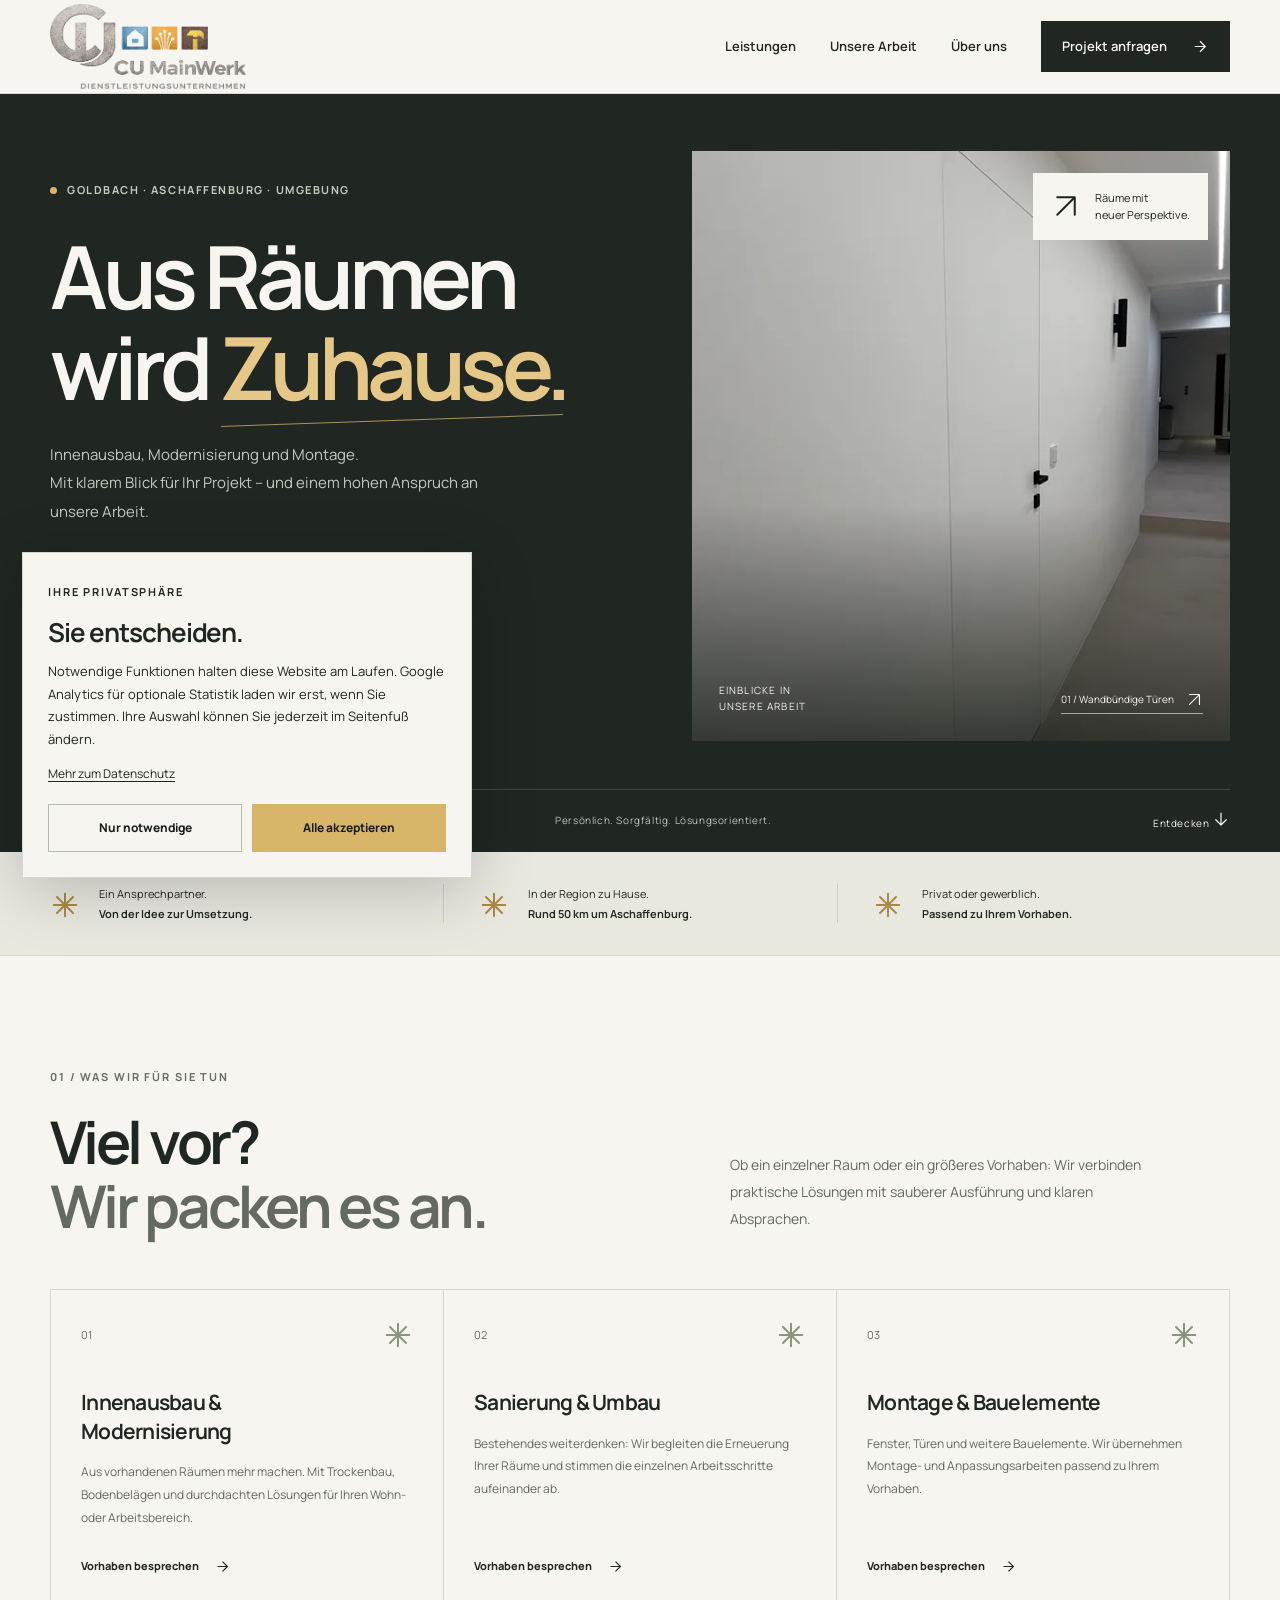
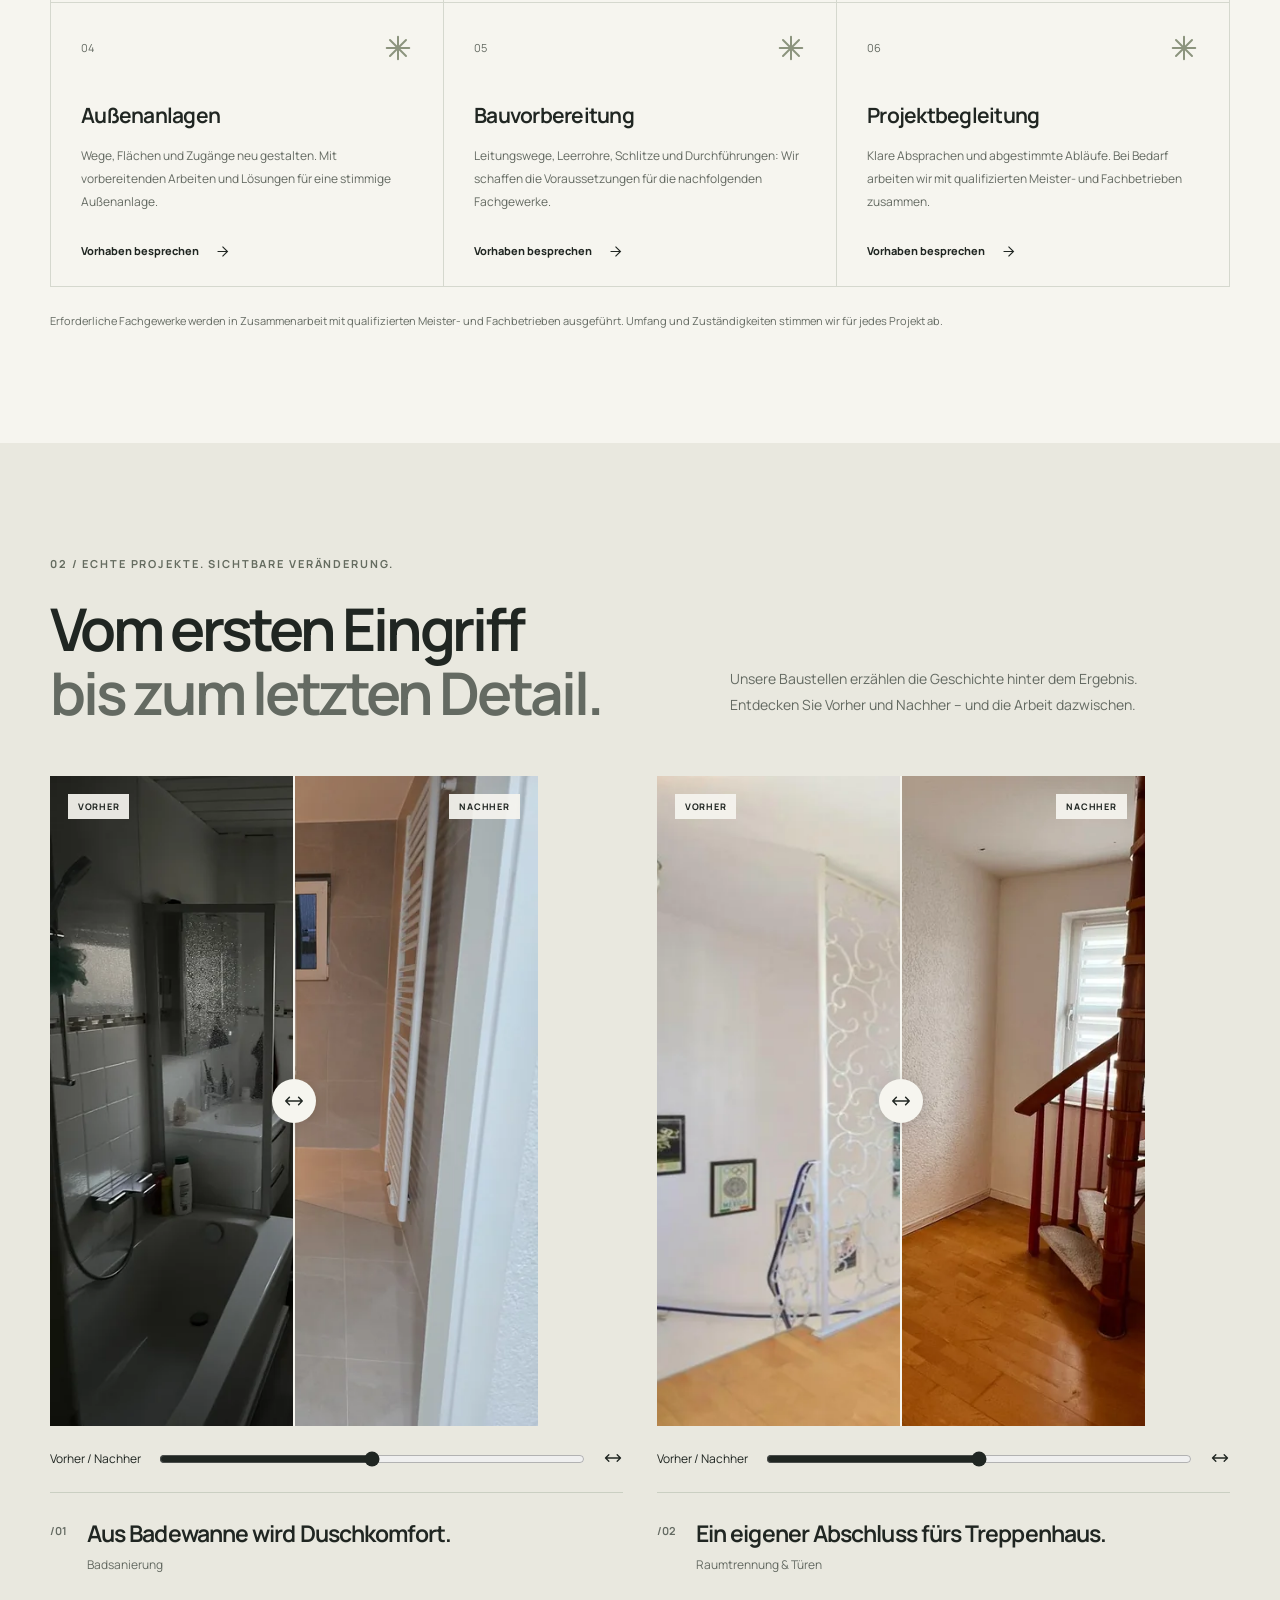
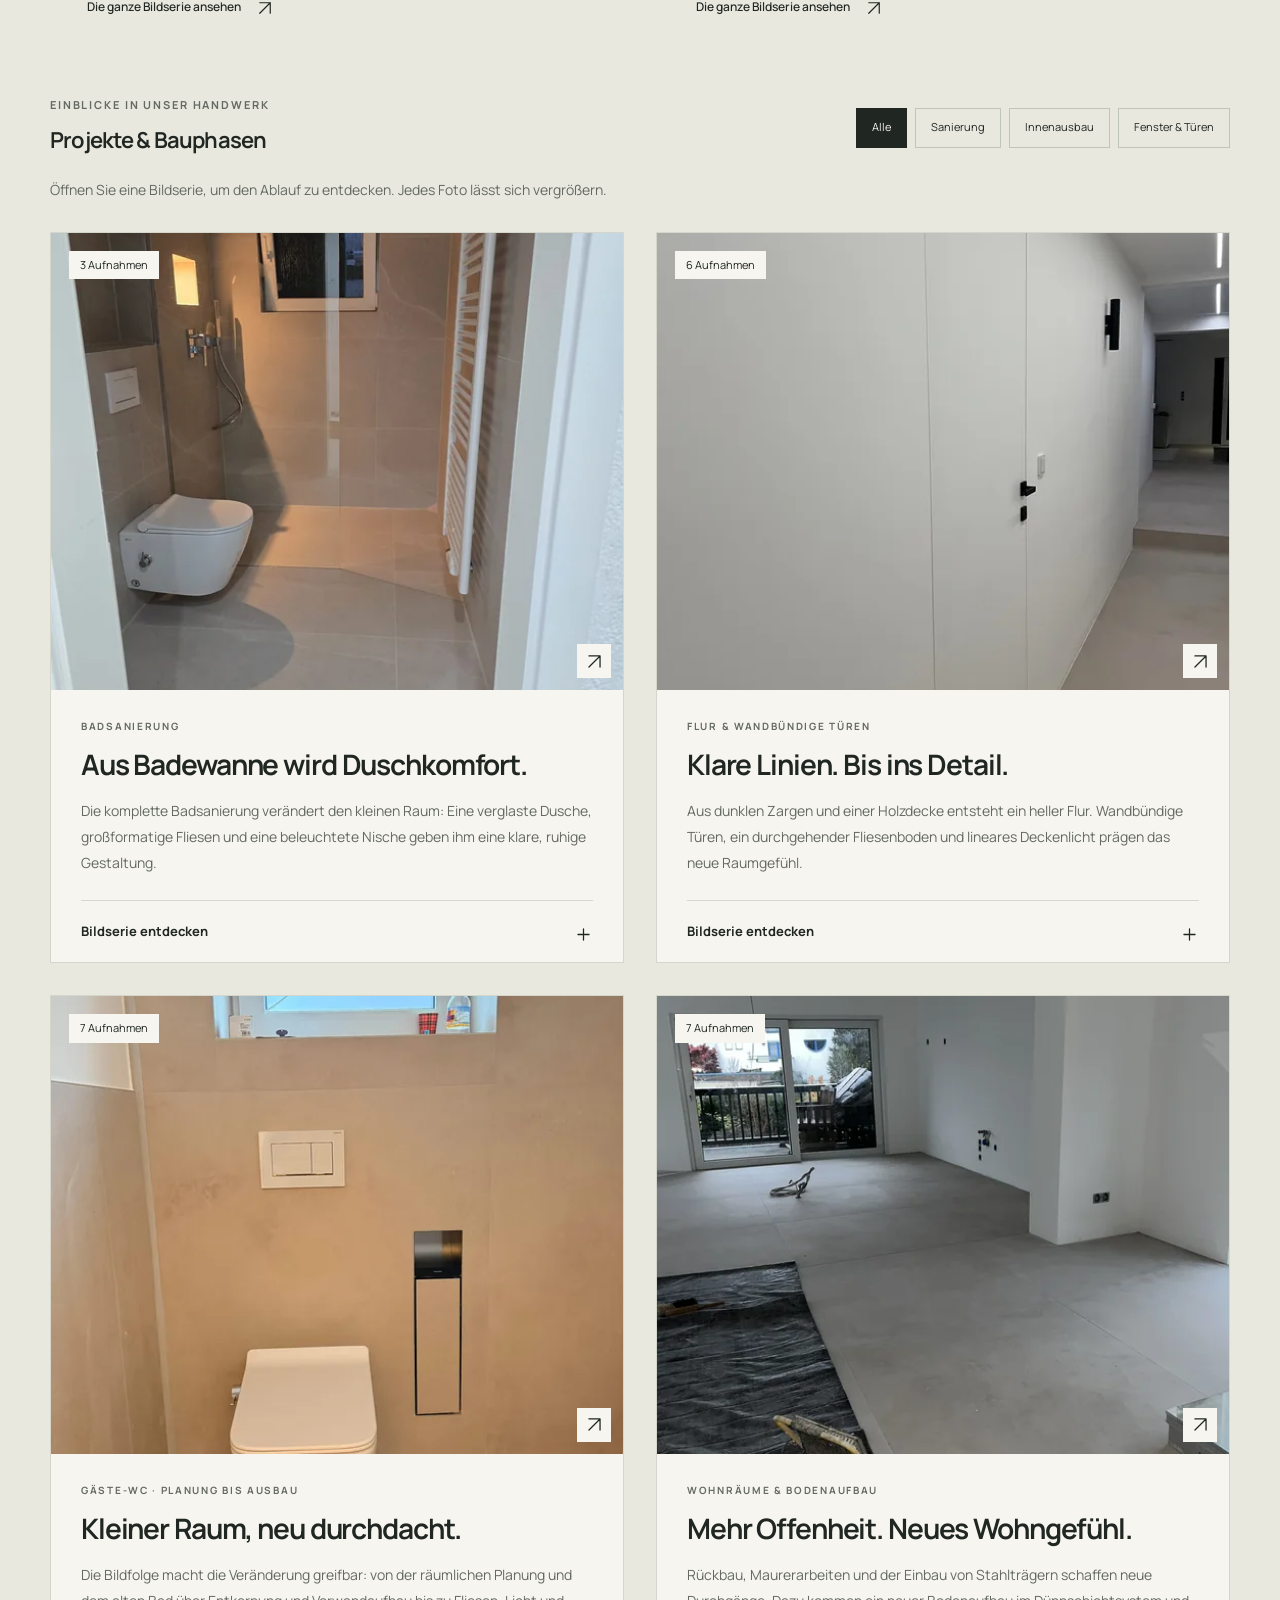
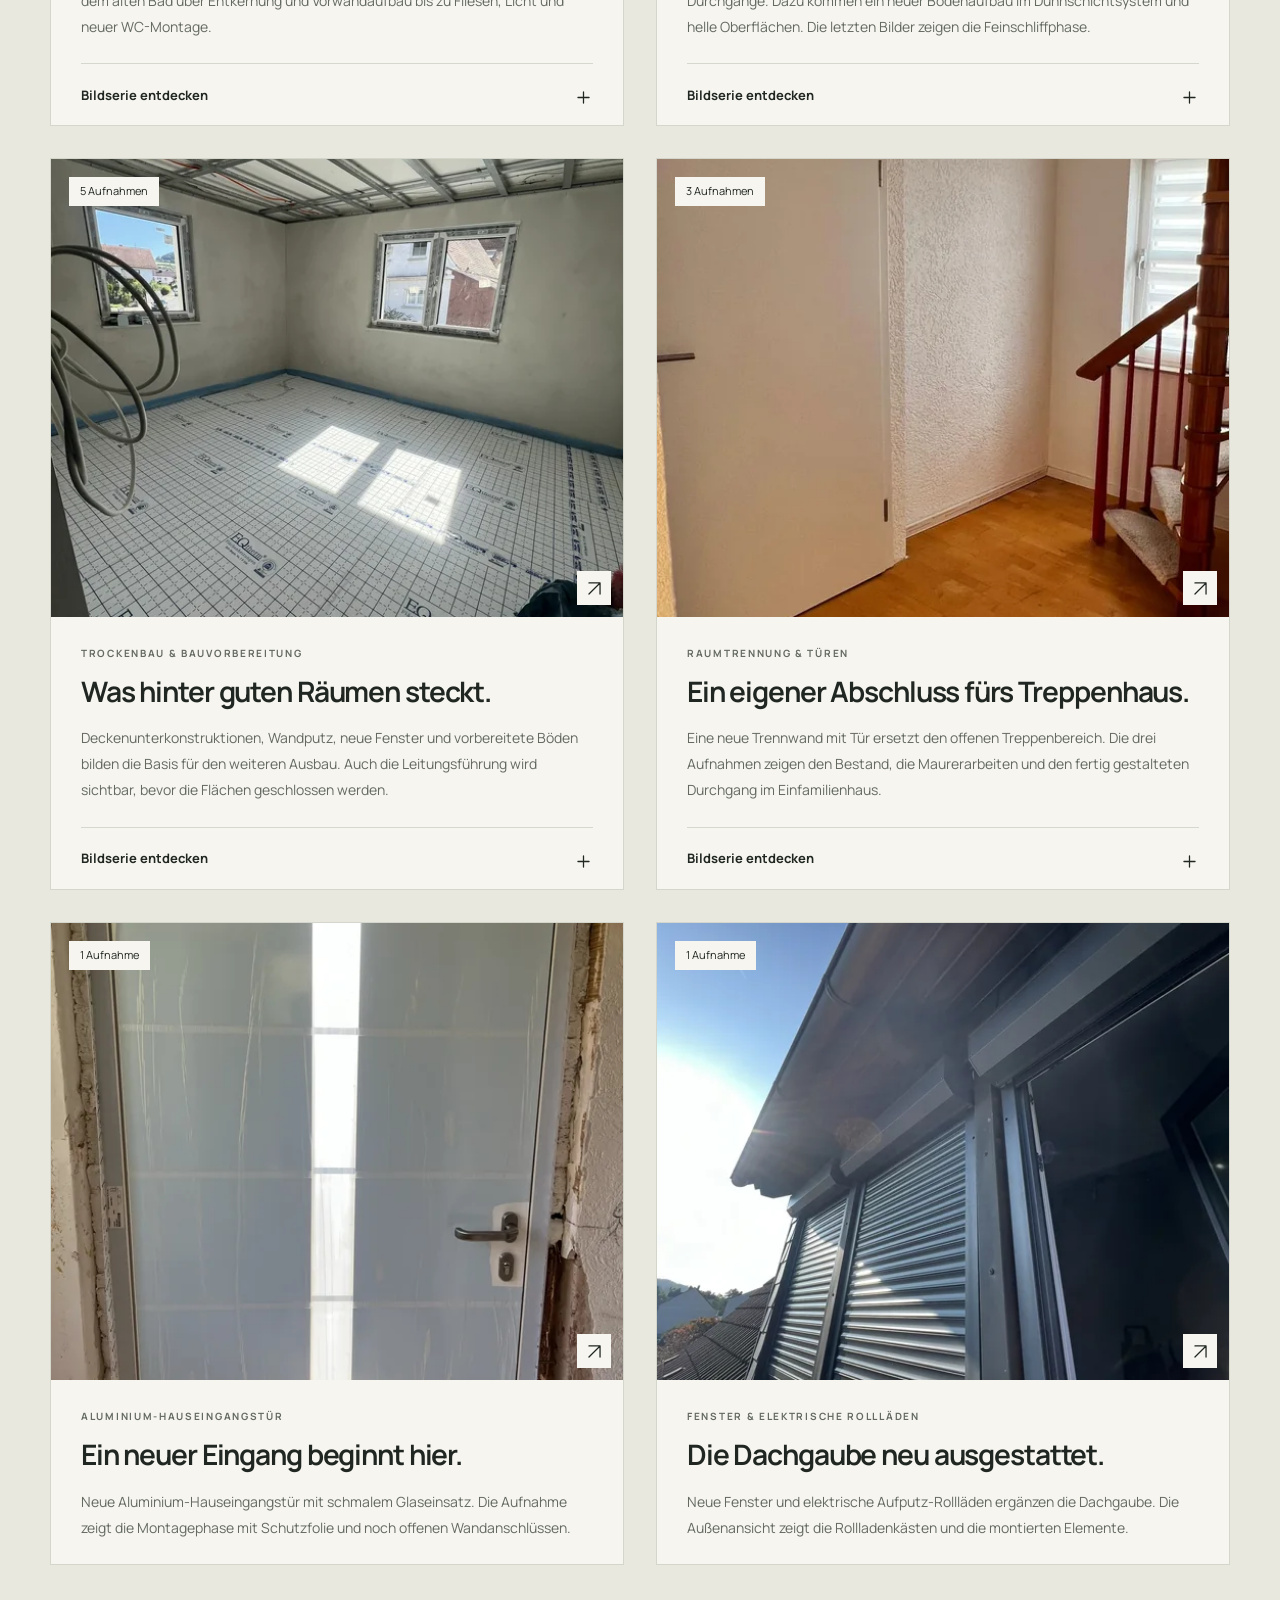
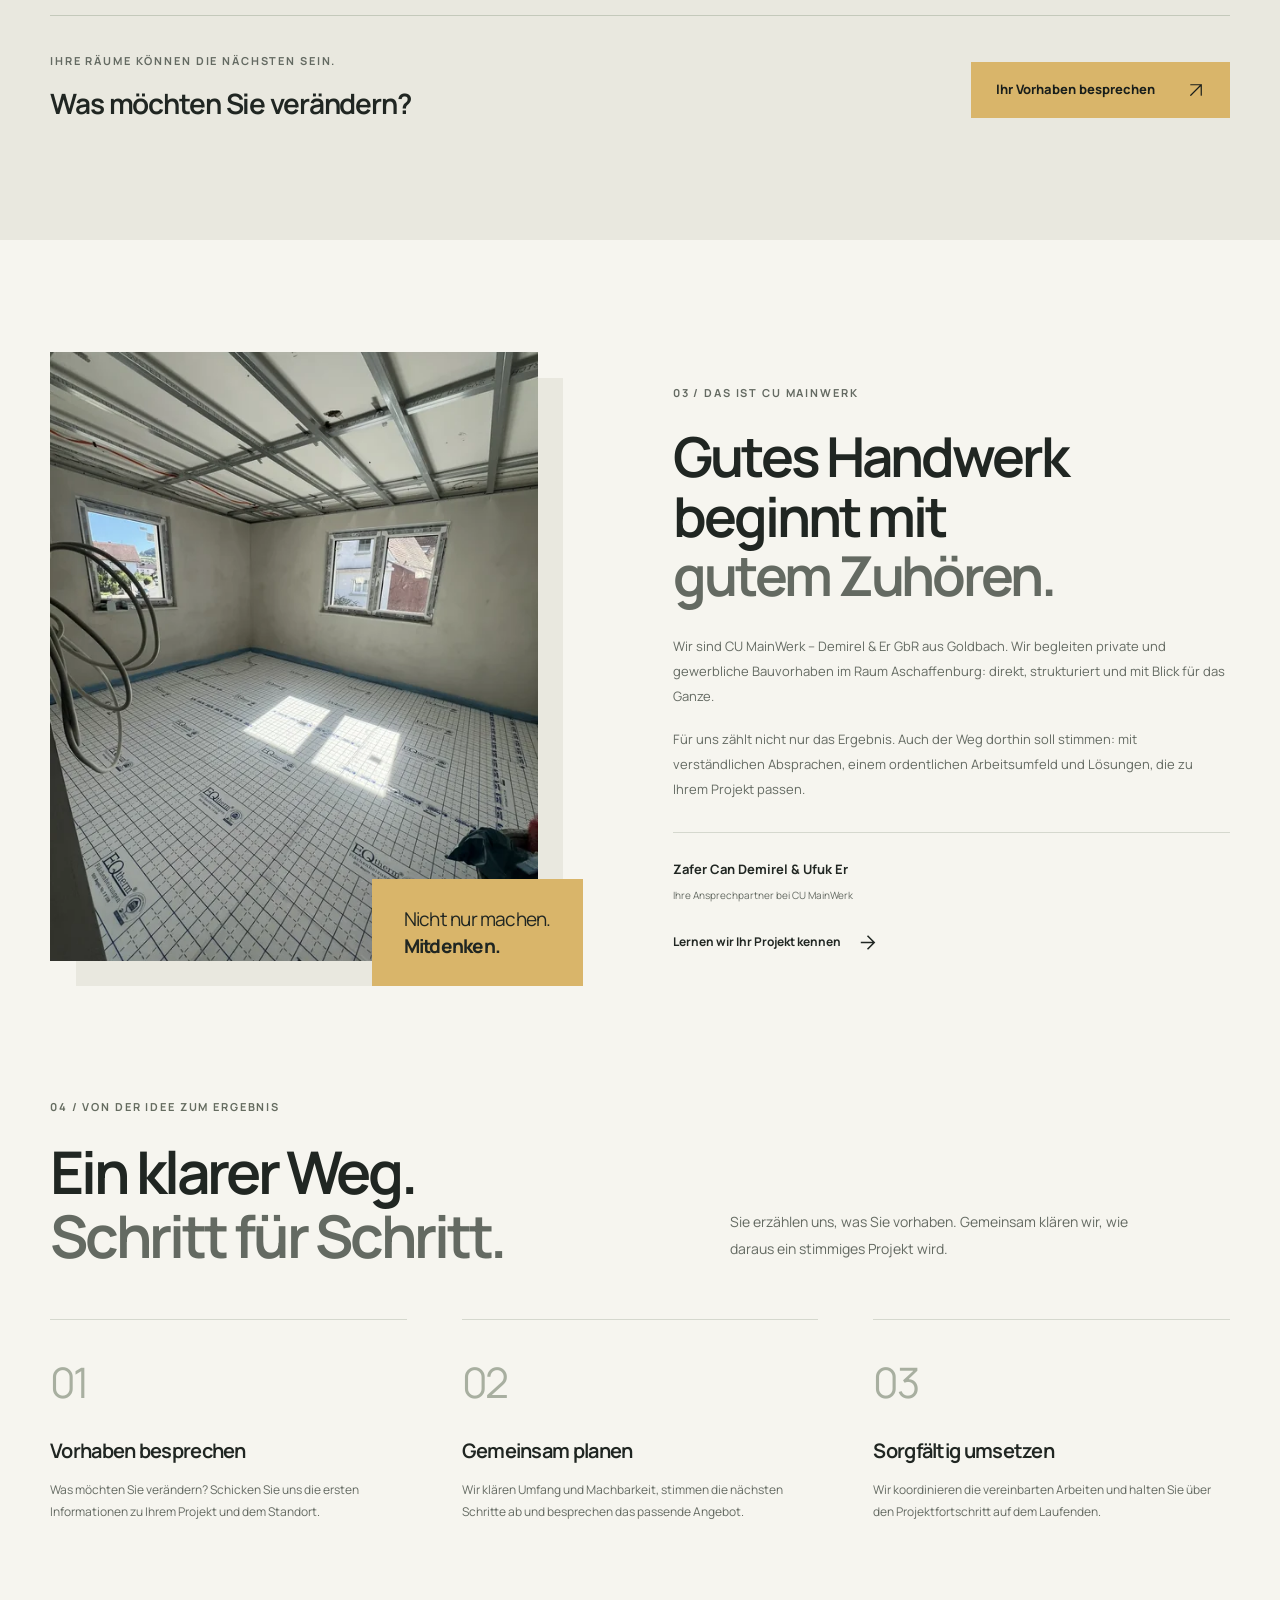
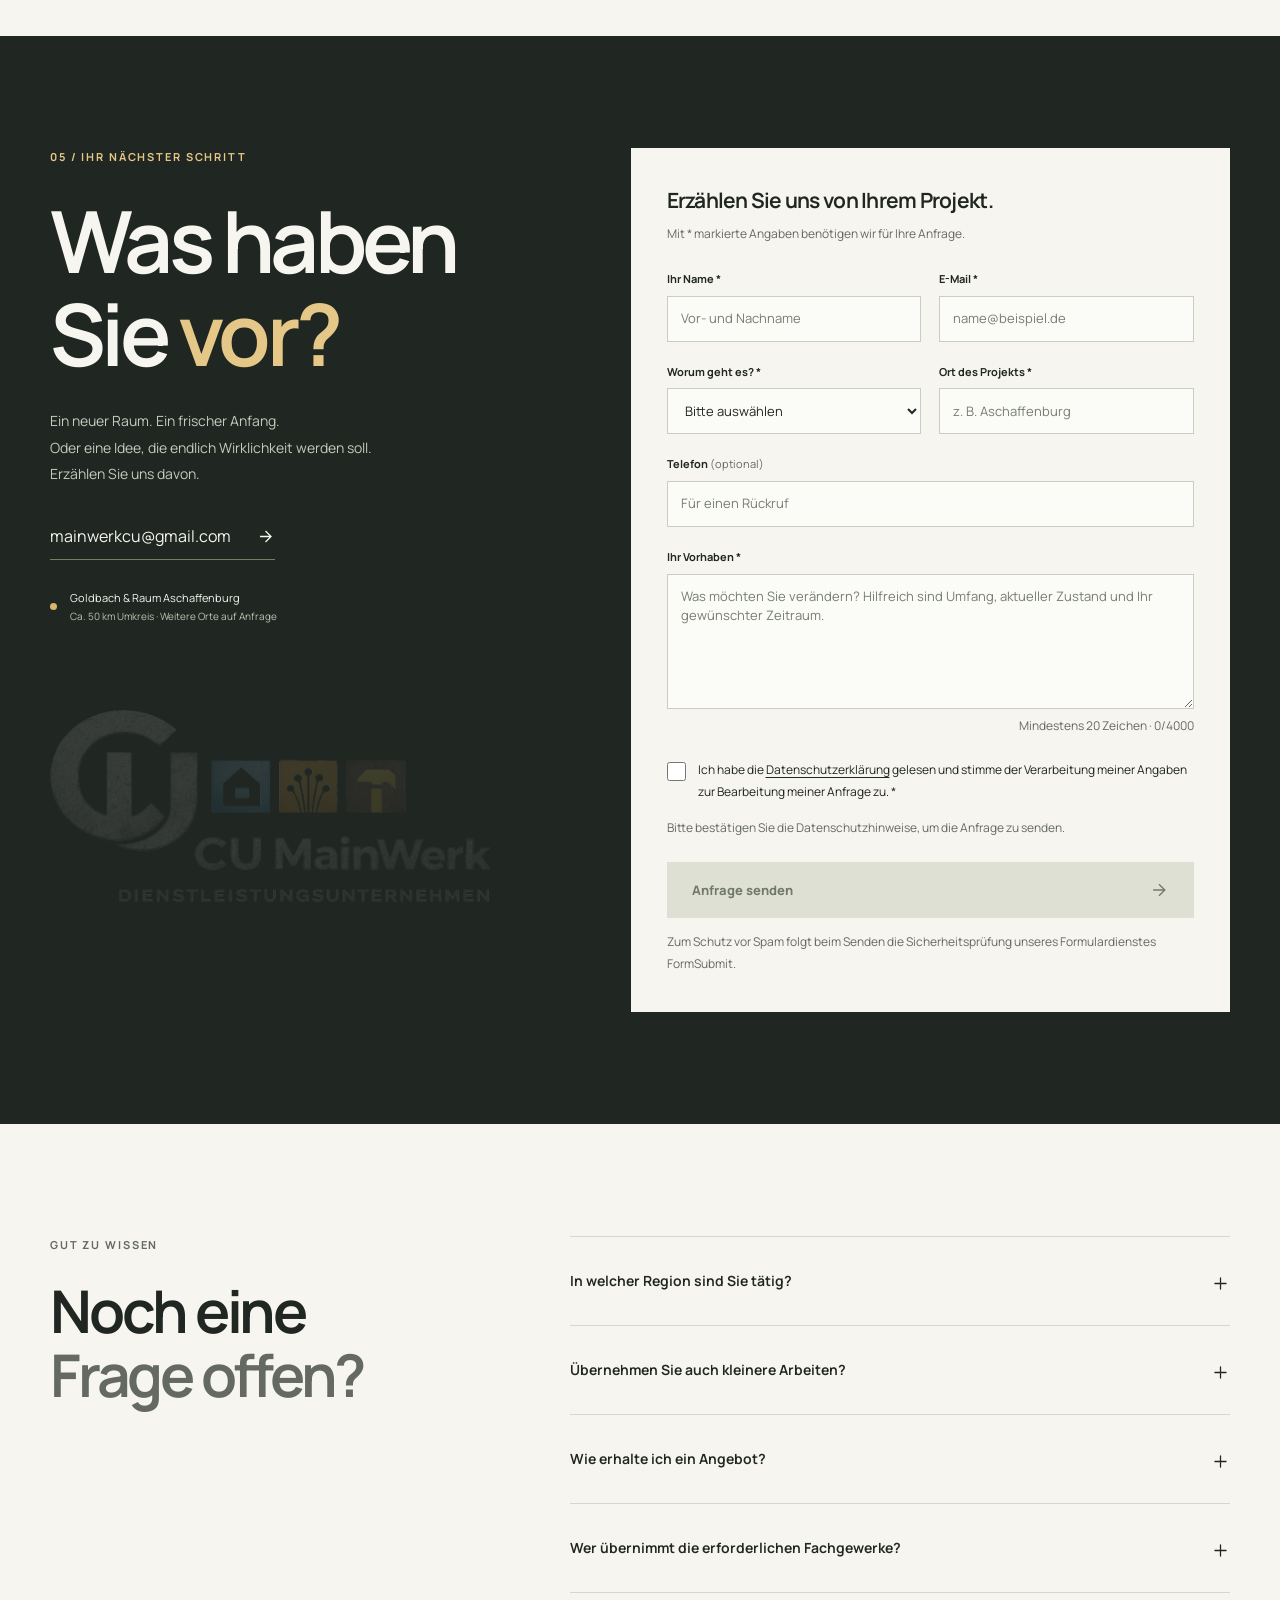
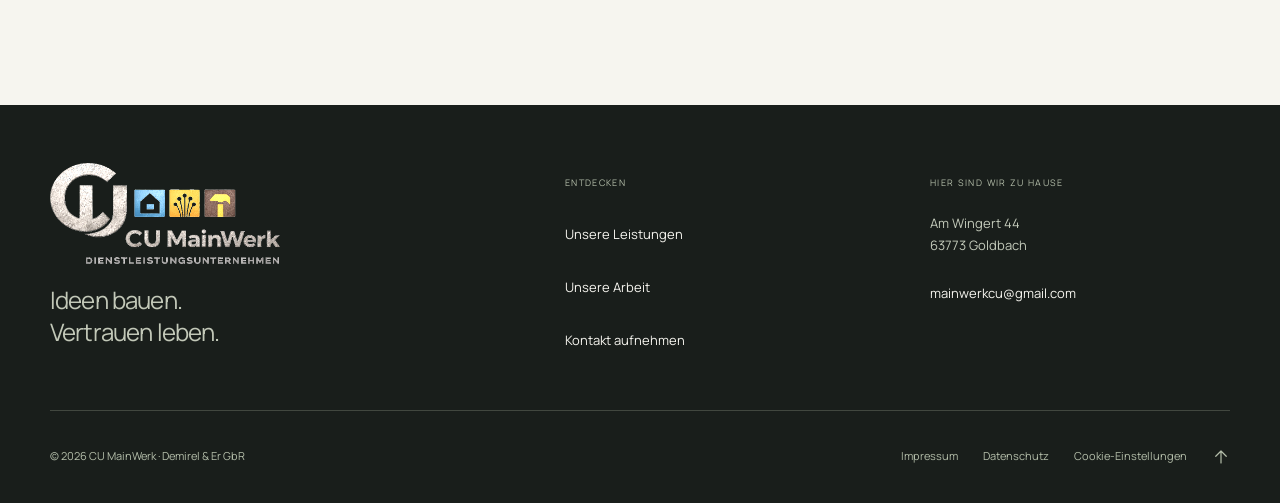
==== index.html @ eaf1fcc5 "Improve consent controls and redesign thank-you page" ====
<!DOCTYPE html>

<html lang="de"><head><meta charset="utf-8"/><meta content="width=device-width, initial-scale=1" name="viewport"/><meta content="#202622" name="theme-color"/>
<title>CU MainWerk | Innenausbau &amp; Modernisierung in Aschaffenburg</title><meta content="Innenausbau, Sanierung, Montage und Bauunterstützung in Goldbach, Aschaffenburg und Umgebung. Entdecken Sie unsere Arbeit und erzählen Sie uns von Ihrem Projekt." name="description"/><meta content="index, follow" name="robots"/>
<link href="https://cu-mainwerk.de/" rel="canonical"/>
<meta content="website" property="og:type"/><meta content="de_DE" property="og:locale"/><meta content="CU MainWerk | Innenausbau &amp; Modernisierung in Aschaffenburg" property="og:title"/><meta content="Innenausbau, Sanierung, Montage und Bauunterstützung in Goldbach, Aschaffenburg und Umgebung. Entdecken Sie unsere Arbeit und erzählen Sie uns von Ihrem Projekt." property="og:description"/><meta content="https://cu-mainwerk.de/" property="og:url"/><meta content="https://cu-mainwerk.de/images/projekte/flur-wandbuendige-tueren-06-detail-wandbuendige-tuer-1200.webp" property="og:image"/>
<link as="font" crossorigin="" href="assets/fonts/manrope-variable.ttf" rel="preload" type="font/ttf"/><link href="style.css?v=20260915-finish" rel="stylesheet"/><script defer="" src="script.js?v=20260915-finish"></script><noscript><style>.menu-toggle,[data-cookie-settings]{display:none!important}@media(max-width:900px){.site-header{height:auto;position:relative}.header-row{flex-wrap:wrap;padding-block:10px}.main-nav{display:flex;position:static;flex-wrap:wrap;padding:0;box-shadow:none;max-height:none}}</style></noscript><link href="assets/icons/favicon.svg" rel="icon" type="image/svg+xml"/><link href="assets/icons/favicon-48.png" rel="icon" sizes="48x48" type="image/png"/><link href="assets/icons/icon-192.png" rel="icon" sizes="192x192" type="image/png"/><link href="assets/icons/apple-touch-icon.png" rel="apple-touch-icon" sizes="180x180"/></head><body>
<a class="skip-link" href="#inhalt">Zum Inhalt springen</a><header class="site-header"><div class="shell header-row"><a aria-label="CU MainWerk – Startseite" class="brand" href="#start"><img alt="CU MainWerk" height="386" src="images/brand/cu-mainwerk-transparent.webp" width="886"/></a>
<button aria-controls="main-nav" aria-expanded="false" class="menu-toggle" type="button"><span>Menü</span><span aria-hidden="true" class="menu-lines"></span></button>
<nav aria-label="Hauptnavigation" class="main-nav" id="main-nav"><a href="#leistungen">Leistungen</a><a href="#referenzen">Unsere Arbeit</a><a href="#ueber-uns">Über uns</a><a class="nav-cta" href="#kontakt">Projekt anfragen <svg aria-hidden="true" fill="none" stroke="currentColor" stroke-width="1.6" viewBox="0 0 24 24"><path d="M5 12h14M12 5l7 7-7 7"></path></svg></a></nav></div></header>
<main id="inhalt"><section class="hero" id="start"><div class="shell hero-grid"><div class="hero-copy"><p class="eyebrow"><span class="status-dot"></span> Goldbach · Aschaffenburg · Umgebung</p><h1>Aus Räumen<br/>wird <span>Zuhause.</span></h1><p class="hero-description">Innenausbau, Modernisierung und Montage.<br/>Mit klarem Blick für Ihr Projekt – und einem hohen Anspruch an unsere Arbeit.</p><div class="hero-actions"><a class="button" href="#kontakt">Ihr Projekt beginnt hier <svg aria-hidden="true" fill="none" stroke="currentColor" stroke-width="1.6" viewBox="0 0 24 24"><path d="M5 12h14M12 5l7 7-7 7"></path></svg></a><a class="quiet-link" href="#referenzen">Unsere Arbeit entdecken <span aria-hidden="true"><svg aria-hidden="true" class="ui-icon icon-arrow-down-left" fill="none" focusable="false" stroke="currentColor" stroke-linecap="round" stroke-linejoin="round" stroke-width="1.6" viewBox="0 0 24 24"><path d="M19 5L5 19M5 5v14h14"></path></svg></span></a></div><div class="hero-signature"><span>CU</span><p>Ihr Projekt.<br/><strong>Unser Handwerk.</strong></p></div></div><div class="hero-visual"><img alt="Wandbündige weiße Tür mit schwarzen Beschlägen im modernisierten Flur" class="hero-photo" decoding="async" fetchpriority="high" height="1600" loading="eager" sizes="(max-width:700px) 92vw, (max-width:1100px) 45vw, 560px" src="images/projekte/flur-wandbuendige-tueren-06-detail-wandbuendige-tuer-1200.webp" srcset="images/projekte/flur-wandbuendige-tueren-06-detail-wandbuendige-tuer-560.webp 560w, images/projekte/flur-wandbuendige-tueren-06-detail-wandbuendige-tuer-1200.webp 1200w" width="1200"/><div class="photo-corner"><span aria-hidden="true" class="corner-mark"><svg aria-hidden="true" class="ui-icon icon-arrow-up-right" fill="none" focusable="false" stroke="currentColor" stroke-linecap="round" stroke-linejoin="round" stroke-width="1.6" viewBox="0 0 24 24"><path d="M5 19L19 5M5 5h14v14"></path></svg></span><span>Räume mit<br/>neuer Perspektive.</span></div><a class="hero-image-caption" href="#referenzen"><span>Einblicke in unsere Arbeit</span><span>01 / Wandbündige Türen <svg aria-hidden="true" class="ui-icon icon-arrow-up-right" fill="none" focusable="false" stroke="currentColor" stroke-linecap="round" stroke-linejoin="round" stroke-width="1.6" viewBox="0 0 24 24"><path d="M5 19L19 5M5 5h14v14"></path></svg></span></a></div></div><div class="shell hero-bottom"><span>Qualität vor Quantität.</span><span>Persönlich. Sorgfältig. Lösungsorientiert.</span><a aria-label="Leistungen entdecken" href="#leistungen">Entdecken <svg aria-hidden="true" class="ui-icon icon-arrow-down" fill="none" focusable="false" stroke="currentColor" stroke-linecap="round" stroke-linejoin="round" stroke-width="1.6" viewBox="0 0 24 24"><path d="M12 4v16M5 13l7 7 7-7"></path></svg></a></div></section>
<section aria-label="Unser Anspruch" class="trust-strip"><div class="shell trust-grid"><p><span aria-hidden="true" class="tiny-mark"><svg aria-hidden="true" class="ui-icon icon-spark" fill="none" focusable="false" stroke="currentColor" stroke-linecap="round" stroke-linejoin="round" stroke-width="1.6" viewBox="0 0 24 24"><path d="M12 3v18M3 12h18M5.6 5.6l12.8 12.8M5.6 18.4L18.4 5.6"></path></svg></span><span>Ein Ansprechpartner.<br/><strong>Von der Idee zur Umsetzung.</strong></span></p><p><span aria-hidden="true" class="tiny-mark"><svg aria-hidden="true" class="ui-icon icon-spark" fill="none" focusable="false" stroke="currentColor" stroke-linecap="round" stroke-linejoin="round" stroke-width="1.6" viewBox="0 0 24 24"><path d="M12 3v18M3 12h18M5.6 5.6l12.8 12.8M5.6 18.4L18.4 5.6"></path></svg></span><span>In der Region zu Hause.<br/><strong>Rund 50 km um Aschaffenburg.</strong></span></p><p><span aria-hidden="true" class="tiny-mark"><svg aria-hidden="true" class="ui-icon icon-spark" fill="none" focusable="false" stroke="currentColor" stroke-linecap="round" stroke-linejoin="round" stroke-width="1.6" viewBox="0 0 24 24"><path d="M12 3v18M3 12h18M5.6 5.6l12.8 12.8M5.6 18.4L18.4 5.6"></path></svg></span><span>Privat oder gewerblich.<br/><strong>Passend zu Ihrem Vorhaben.</strong></span></p></div></section>
<section class="section services-section" id="leistungen"><div class="shell"><div class="section-head"><div><p class="eyebrow">01 / Was wir für Sie tun</p><h2>Viel vor?<br/><span>Wir packen es an.</span></h2></div><p>Ob ein einzelner Raum oder ein größeres Vorhaben: Wir verbinden praktische Lösungen mit sauberer Ausführung und klaren Absprachen.</p></div><div class="services-grid"><article class="service"><div class="service-top"><span>01</span><span aria-hidden="true" class="tiny-mark"><svg aria-hidden="true" class="ui-icon icon-spark" fill="none" focusable="false" stroke="currentColor" stroke-linecap="round" stroke-linejoin="round" stroke-width="1.6" viewBox="0 0 24 24"><path d="M12 3v18M3 12h18M5.6 5.6l12.8 12.8M5.6 18.4L18.4 5.6"></path></svg></span></div><h3>Innenausbau &amp; Modernisierung</h3><p>Aus vorhandenen Räumen mehr machen. Mit Trockenbau, Bodenbelägen und durchdachten Lösungen für Ihren Wohn- oder Arbeitsbereich.</p><a data-service="Innenausbau" href="#kontakt">Vorhaben besprechen <svg aria-hidden="true" fill="none" stroke="currentColor" stroke-width="1.6" viewBox="0 0 24 24"><path d="M5 12h14M12 5l7 7-7 7"></path></svg></a></article><article class="service"><div class="service-top"><span>02</span><span aria-hidden="true" class="tiny-mark"><svg aria-hidden="true" class="ui-icon icon-spark" fill="none" focusable="false" stroke="currentColor" stroke-linecap="round" stroke-linejoin="round" stroke-width="1.6" viewBox="0 0 24 24"><path d="M12 3v18M3 12h18M5.6 5.6l12.8 12.8M5.6 18.4L18.4 5.6"></path></svg></span></div><h3>Sanierung &amp; Umbau</h3><p>Bestehendes weiterdenken: Wir begleiten die Erneuerung Ihrer Räume und stimmen die einzelnen Arbeitsschritte aufeinander ab.</p><a data-service="Sanierungsprojekt" href="#kontakt">Vorhaben besprechen <svg aria-hidden="true" fill="none" stroke="currentColor" stroke-width="1.6" viewBox="0 0 24 24"><path d="M5 12h14M12 5l7 7-7 7"></path></svg></a></article><article class="service"><div class="service-top"><span>03</span><span aria-hidden="true" class="tiny-mark"><svg aria-hidden="true" class="ui-icon icon-spark" fill="none" focusable="false" stroke="currentColor" stroke-linecap="round" stroke-linejoin="round" stroke-width="1.6" viewBox="0 0 24 24"><path d="M12 3v18M3 12h18M5.6 5.6l12.8 12.8M5.6 18.4L18.4 5.6"></path></svg></span></div><h3>Montage &amp; Bauelemente</h3><p>Fenster, Türen und weitere Bauelemente. Wir übernehmen Montage- und Anpassungsarbeiten passend zu Ihrem Vorhaben.</p><a data-service="Fenster / Türen / Tore" href="#kontakt">Vorhaben besprechen <svg aria-hidden="true" fill="none" stroke="currentColor" stroke-width="1.6" viewBox="0 0 24 24"><path d="M5 12h14M12 5l7 7-7 7"></path></svg></a></article><article class="service"><div class="service-top"><span>04</span><span aria-hidden="true" class="tiny-mark"><svg aria-hidden="true" class="ui-icon icon-spark" fill="none" focusable="false" stroke="currentColor" stroke-linecap="round" stroke-linejoin="round" stroke-width="1.6" viewBox="0 0 24 24"><path d="M12 3v18M3 12h18M5.6 5.6l12.8 12.8M5.6 18.4L18.4 5.6"></path></svg></span></div><h3>Außenanlagen</h3><p>Wege, Flächen und Zugänge neu gestalten. Mit vorbereitenden Arbeiten und Lösungen für eine stimmige Außenanlage.</p><a data-service="Außenanlage" href="#kontakt">Vorhaben besprechen <svg aria-hidden="true" fill="none" stroke="currentColor" stroke-width="1.6" viewBox="0 0 24 24"><path d="M5 12h14M12 5l7 7-7 7"></path></svg></a></article><article class="service"><div class="service-top"><span>05</span><span aria-hidden="true" class="tiny-mark"><svg aria-hidden="true" class="ui-icon icon-spark" fill="none" focusable="false" stroke="currentColor" stroke-linecap="round" stroke-linejoin="round" stroke-width="1.6" viewBox="0 0 24 24"><path d="M12 3v18M3 12h18M5.6 5.6l12.8 12.8M5.6 18.4L18.4 5.6"></path></svg></span></div><h3>Bauvorbereitung</h3><p>Leitungswege, Leerrohre, Schlitze und Durchführungen: Wir schaffen die Voraussetzungen für die nachfolgenden Fachgewerke.</p><a data-service="Kabel- / Leerrohrverlegung" href="#kontakt">Vorhaben besprechen <svg aria-hidden="true" fill="none" stroke="currentColor" stroke-width="1.6" viewBox="0 0 24 24"><path d="M5 12h14M12 5l7 7-7 7"></path></svg></a></article><article class="service"><div class="service-top"><span>06</span><span aria-hidden="true" class="tiny-mark"><svg aria-hidden="true" class="ui-icon icon-spark" fill="none" focusable="false" stroke="currentColor" stroke-linecap="round" stroke-linejoin="round" stroke-width="1.6" viewBox="0 0 24 24"><path d="M12 3v18M3 12h18M5.6 5.6l12.8 12.8M5.6 18.4L18.4 5.6"></path></svg></span></div><h3>Projektbegleitung</h3><p>Klare Absprachen und abgestimmte Abläufe. Bei Bedarf arbeiten wir mit qualifizierten Meister- und Fachbetrieben zusammen.</p><a data-service="Projektbegleitung" href="#kontakt">Vorhaben besprechen <svg aria-hidden="true" fill="none" stroke="currentColor" stroke-width="1.6" viewBox="0 0 24 24"><path d="M5 12h14M12 5l7 7-7 7"></path></svg></a></article></div><p class="trade-note">Erforderliche Fachgewerke werden in Zusammenarbeit mit qualifizierten Meister- und Fachbetrieben ausgeführt. Umfang und Zuständigkeiten stimmen wir für jedes Projekt ab.</p></div></section>
<section class="section projects-section" id="referenzen"><div class="shell"><div class="section-head"><div><p class="eyebrow">02 / Echte Projekte. Sichtbare Veränderung.</p><h2>Vom ersten Eingriff<br/><span>bis zum letzten Detail.</span></h2></div><p>Unsere Baustellen erzählen die Geschichte hinter dem Ergebnis. Entdecken Sie Vorher und Nachher – und die Arbeit dazwischen.</p></div><div class="comparison-grid"><article class="comparison-card"><div class="comparison" data-comparison="" style="--split:50%"><img alt="Der neue Duschbereich mit Glasabtrennung, Regendusche und schlankem Heizkörper." class="compare-after" decoding="async" height="1600" loading="lazy" sizes="(max-width:700px) 92vw, (max-width:1100px) 45vw, 560px" src="images/projekte/badsanierung-komplett-nachher-1200.webp" srcset="images/projekte/badsanierung-komplett-nachher-560.webp 560w, images/projekte/badsanierung-komplett-nachher-1200.webp 1200w" width="1200"/><img alt="Das ursprüngliche Bad mit Badewanne, Duschabtrennung und Heizkörper unter dem Fenster." class="compare-before" decoding="async" height="1600" loading="lazy" sizes="(max-width:700px) 92vw, (max-width:1100px) 45vw, 560px" src="images/projekte/badsanierung-komplett-vorher-1200.webp" srcset="images/projekte/badsanierung-komplett-vorher-560.webp 560w, images/projekte/badsanierung-komplett-vorher-1200.webp 1200w" width="1200"/><span class="image-label label-before">Vorher</span><span class="image-label label-after">Nachher</span><span aria-hidden="true" class="comparison-line"><span><svg aria-hidden="true" class="ui-icon icon-compare" fill="none" focusable="false" stroke="currentColor" stroke-linecap="round" stroke-linejoin="round" stroke-width="1.6" viewBox="0 0 24 24"><path d="M3 12h18M7 8l-4 4 4 4M17 8l4 4-4 4"></path></svg></span></span></div><div class="comparison-control"><label for="vergleich-bad">Vorher / Nachher</label><input aria-label="Vorher-Nachher-Vergleich: Badsanierung" data-comparison-range="" id="vergleich-bad" max="100" min="0" type="range" value="50"/><span aria-hidden="true"><svg aria-hidden="true" class="ui-icon icon-compare" fill="none" focusable="false" stroke="currentColor" stroke-linecap="round" stroke-linejoin="round" stroke-width="1.6" viewBox="0 0 24 24"><path d="M3 12h18M7 8l-4 4 4 4M17 8l4 4-4 4"></path></svg></span></div><div class="project-caption"><span class="project-no">/01</span><div><h3>Aus Badewanne wird Duschkomfort.</h3><p>Badsanierung</p><a class="quiet-link" data-open-project="bad" href="#projekt-bad">Die ganze Bildserie ansehen <svg aria-hidden="true" class="ui-icon icon-arrow-up-right" fill="none" focusable="false" stroke="currentColor" stroke-linecap="round" stroke-linejoin="round" stroke-width="1.6" viewBox="0 0 24 24"><path d="M5 19L19 5M5 5h14v14"></path></svg></a></div></div></article><article class="comparison-card"><div class="comparison" data-comparison="" style="--split:50%"><img alt="Weiße Tür und fertig bearbeitete Wand als neuer Abschluss zum Treppenbereich." class="compare-after" decoding="async" height="1600" loading="lazy" sizes="(max-width:700px) 92vw, (max-width:1100px) 45vw, 560px" src="images/projekte/treppenbereich-abtrennung-03-nachher-1200.webp" srcset="images/projekte/treppenbereich-abtrennung-03-nachher-560.webp 560w, images/projekte/treppenbereich-abtrennung-03-nachher-1200.webp 712w" width="712"/><img alt="Offener Treppenbereich mit dekorativem Raumteiler." class="compare-before" decoding="async" height="927" loading="lazy" sizes="(max-width:700px) 92vw, (max-width:1100px) 45vw, 560px" src="images/projekte/treppenbereich-abtrennung-01-vorher-1200.webp" srcset="images/projekte/treppenbereich-abtrennung-01-vorher-560.webp 560w, images/projekte/treppenbereich-abtrennung-01-vorher-1200.webp 750w" width="750"/><span class="image-label label-before">Vorher</span><span class="image-label label-after">Nachher</span><span aria-hidden="true" class="comparison-line"><span><svg aria-hidden="true" class="ui-icon icon-compare" fill="none" focusable="false" stroke="currentColor" stroke-linecap="round" stroke-linejoin="round" stroke-width="1.6" viewBox="0 0 24 24"><path d="M3 12h18M7 8l-4 4 4 4M17 8l4 4-4 4"></path></svg></span></span></div><div class="comparison-control"><label for="vergleich-treppenbereich">Vorher / Nachher</label><input aria-label="Vorher-Nachher-Vergleich: Raumtrennung &amp; Türen" data-comparison-range="" id="vergleich-treppenbereich" max="100" min="0" type="range" value="50"/><span aria-hidden="true"><svg aria-hidden="true" class="ui-icon icon-compare" fill="none" focusable="false" stroke="currentColor" stroke-linecap="round" stroke-linejoin="round" stroke-width="1.6" viewBox="0 0 24 24"><path d="M3 12h18M7 8l-4 4 4 4M17 8l4 4-4 4"></path></svg></span></div><div class="project-caption"><span class="project-no">/02</span><div><h3>Ein eigener Abschluss fürs Treppenhaus.</h3><p>Raumtrennung &amp; Türen</p><a class="quiet-link" data-open-project="treppenbereich" href="#projekt-treppenbereich">Die ganze Bildserie ansehen <svg aria-hidden="true" class="ui-icon icon-arrow-up-right" fill="none" focusable="false" stroke="currentColor" stroke-linecap="round" stroke-linejoin="round" stroke-width="1.6" viewBox="0 0 24 24"><path d="M5 19L19 5M5 5h14v14"></path></svg></a></div></div></article></div><div class="gallery-head"><div><p class="eyebrow">Einblicke in unser Handwerk</p><h3>Projekte &amp; Bauphasen</h3></div><div aria-label="Projekte filtern" class="filters" hidden="" role="group"><button aria-pressed="true" data-filter="all" type="button">Alle</button><button aria-pressed="false" data-filter="sanierung" type="button">Sanierung</button><button aria-pressed="false" data-filter="innenausbau" type="button">Innenausbau</button><button aria-pressed="false" data-filter="montage" type="button">Fenster &amp; Türen</button></div></div><p class="gallery-intro">Öffnen Sie eine Bildserie, um den Ablauf zu entdecken. Jedes Foto lässt sich vergrößern.</p><p aria-live="polite" class="sr-only" id="filter-status" role="status"></p><div class="project-stories"><article class="project-story" data-category="sanierung" id="projekt-bad"><div class="story-cover"><a aria-label="Nachher: Der neue Duschbereich mit Glasabtrennung, Regendusche und schlankem Heizkörper. – Bild vergrößern" class="story-cover-link" data-caption="Nachher · Der neue Duschbereich mit Glasabtrennung, Regendusche und schlankem Heizkörper." data-group="bad" data-lightbox="" href="images/projekte/badsanierung-komplett-nachher-1200.webp"><img alt="Der neue Duschbereich mit Glasabtrennung, Regendusche und schlankem Heizkörper." class="" decoding="async" height="1600" loading="lazy" sizes="(max-width:700px) 92vw, (max-width:1100px) 45vw, 560px" src="images/projekte/badsanierung-komplett-nachher-1200.webp" srcset="images/projekte/badsanierung-komplett-nachher-560.webp 560w, images/projekte/badsanierung-komplett-nachher-1200.webp 1200w" width="1200"/><span aria-hidden="true" class="zoom-hint"><svg aria-hidden="true" class="ui-icon icon-arrow-up-right" fill="none" focusable="false" stroke="currentColor" stroke-linecap="round" stroke-linejoin="round" stroke-width="1.6" viewBox="0 0 24 24"><path d="M5 19L19 5M5 5h14v14"></path></svg></span></a><span class="story-count">3 Aufnahmen</span></div><div class="story-copy"><p class="eyebrow">Badsanierung</p><h3>Aus Badewanne wird Duschkomfort.</h3><p>Die komplette Badsanierung verändert den kleinen Raum: Eine verglaste Dusche, großformatige Fliesen und eine beleuchtete Nische geben ihm eine klare, ruhige Gestaltung.</p></div><details class="story-details"><summary><span>Bildserie entdecken</span><span aria-hidden="true" class="detail-icon"><svg aria-hidden="true" class="ui-icon icon-plus" fill="none" focusable="false" stroke="currentColor" stroke-linecap="round" stroke-linejoin="round" stroke-width="1.6" viewBox="0 0 24 24"><path d="M12 5v14M5 12h14"></path></svg></span></summary><div class="story-frames"><figure><a aria-label="Vorher: Das ursprüngliche Bad mit Badewanne, Duschabtrennung und Heizkörper unter dem Fenster. – Bild vergrößern" class="phase-photo" data-caption="Vorher · Das ursprüngliche Bad mit Badewanne, Duschabtrennung und Heizkörper unter dem Fenster." data-group="bad" data-lightbox="" href="images/projekte/badsanierung-komplett-vorher-1200.webp"><img alt="Das ursprüngliche Bad mit Badewanne, Duschabtrennung und Heizkörper unter dem Fenster." class="" decoding="async" height="1600" loading="lazy" sizes="(max-width:700px) 92vw, (max-width:1100px) 45vw, 560px" src="images/projekte/badsanierung-komplett-vorher-1200.webp" srcset="images/projekte/badsanierung-komplett-vorher-560.webp 560w, images/projekte/badsanierung-komplett-vorher-1200.webp 1200w" width="1200"/><span aria-hidden="true" class="zoom-hint"><svg aria-hidden="true" class="ui-icon icon-arrow-up-right" fill="none" focusable="false" stroke="currentColor" stroke-linecap="round" stroke-linejoin="round" stroke-width="1.6" viewBox="0 0 24 24"><path d="M5 19L19 5M5 5h14v14"></path></svg></span></a><figcaption><span class="phase-number">01</span><div><strong>Vorher</strong><p>Das ursprüngliche Bad mit Badewanne, Duschabtrennung und Heizkörper unter dem Fenster.</p></div></figcaption></figure><figure><a aria-label="Nachher: Der neue Duschbereich mit Glasabtrennung, Regendusche und schlankem Heizkörper. – Bild vergrößern" class="phase-photo" data-caption="Nachher · Der neue Duschbereich mit Glasabtrennung, Regendusche und schlankem Heizkörper." data-group="bad" data-lightbox="" href="images/projekte/badsanierung-komplett-nachher-1200.webp"><img alt="Der neue Duschbereich mit Glasabtrennung, Regendusche und schlankem Heizkörper." class="" decoding="async" height="1600" loading="lazy" sizes="(max-width:700px) 92vw, (max-width:1100px) 45vw, 560px" src="images/projekte/badsanierung-komplett-nachher-1200.webp" srcset="images/projekte/badsanierung-komplett-nachher-560.webp 560w, images/projekte/badsanierung-komplett-nachher-1200.webp 1200w" width="1200"/><span aria-hidden="true" class="zoom-hint"><svg aria-hidden="true" class="ui-icon icon-arrow-up-right" fill="none" focusable="false" stroke="currentColor" stroke-linecap="round" stroke-linejoin="round" stroke-width="1.6" viewBox="0 0 24 24"><path d="M5 19L19 5M5 5h14v14"></path></svg></span></a><figcaption><span class="phase-number">02</span><div><strong>Nachher</strong><p>Der neue Duschbereich mit Glasabtrennung, Regendusche und schlankem Heizkörper.</p></div></figcaption></figure><figure><a aria-label="Ausbaudetail: Wandhängendes WC, eingelassene Armatur und beleuchtete Duschnische während der Endmontage. – Bild vergrößern" class="phase-photo" data-caption="Ausbaudetail · Wandhängendes WC, eingelassene Armatur und beleuchtete Duschnische während der Endmontage." data-group="bad" data-lightbox="" href="images/projekte/badsanierung-komplett-detail-1200.webp"><img alt="Wandhängendes WC, eingelassene Armatur und beleuchtete Duschnische während der Endmontage." class="" decoding="async" height="1600" loading="lazy" sizes="(max-width:700px) 92vw, (max-width:1100px) 45vw, 560px" src="images/projekte/badsanierung-komplett-detail-1200.webp" srcset="images/projekte/badsanierung-komplett-detail-560.webp 560w, images/projekte/badsanierung-komplett-detail-1200.webp 1200w" width="1200"/><span aria-hidden="true" class="zoom-hint"><svg aria-hidden="true" class="ui-icon icon-arrow-up-right" fill="none" focusable="false" stroke="currentColor" stroke-linecap="round" stroke-linejoin="round" stroke-width="1.6" viewBox="0 0 24 24"><path d="M5 19L19 5M5 5h14v14"></path></svg></span></a><figcaption><span class="phase-number">03</span><div><strong>Ausbaudetail</strong><p>Wandhängendes WC, eingelassene Armatur und beleuchtete Duschnische während der Endmontage.</p></div></figcaption></figure></div></details></article><article class="project-story" data-category="innenausbau" id="projekt-flur"><div class="story-cover"><a aria-label="Türdetail: Die weiße Tür schließt bündig mit der Wand ab; schwarze Beschläge setzen einen Akzent. – Bild vergrößern" class="story-cover-link" data-caption="Türdetail · Die weiße Tür schließt bündig mit der Wand ab; schwarze Beschläge setzen einen Akzent." data-group="flur" data-lightbox="" href="images/projekte/flur-wandbuendige-tueren-06-detail-wandbuendige-tuer-1200.webp"><img alt="Die weiße Tür schließt bündig mit der Wand ab; schwarze Beschläge setzen einen Akzent." class="" decoding="async" height="1600" loading="lazy" sizes="(max-width:700px) 92vw, (max-width:1100px) 45vw, 560px" src="images/projekte/flur-wandbuendige-tueren-06-detail-wandbuendige-tuer-1200.webp" srcset="images/projekte/flur-wandbuendige-tueren-06-detail-wandbuendige-tuer-560.webp 560w, images/projekte/flur-wandbuendige-tueren-06-detail-wandbuendige-tuer-1200.webp 1200w" width="1200"/><span aria-hidden="true" class="zoom-hint"><svg aria-hidden="true" class="ui-icon icon-arrow-up-right" fill="none" focusable="false" stroke="currentColor" stroke-linecap="round" stroke-linejoin="round" stroke-width="1.6" viewBox="0 0 24 24"><path d="M5 19L19 5M5 5h14v14"></path></svg></span></a><span class="story-count">6 Aufnahmen</span></div><div class="story-copy"><p class="eyebrow">Flur &amp; wandbündige Türen</p><h3>Klare Linien. Bis ins Detail.</h3><p>Aus dunklen Zargen und einer Holzdecke entsteht ein heller Flur. Wandbündige Türen, ein durchgehender Fliesenboden und lineares Deckenlicht prägen das neue Raumgefühl.</p></div><details class="story-details"><summary><span>Bildserie entdecken</span><span aria-hidden="true" class="detail-icon"><svg aria-hidden="true" class="ui-icon icon-plus" fill="none" focusable="false" stroke="currentColor" stroke-linecap="round" stroke-linejoin="round" stroke-width="1.6" viewBox="0 0 24 24"><path d="M12 5v14M5 12h14"></path></svg></span></summary><div class="story-frames"><figure><a aria-label="Vorher: Der ursprüngliche Flur mit Holzdecke und dunklen Türzargen. – Bild vergrößern" class="phase-photo" data-caption="Vorher · Der ursprüngliche Flur mit Holzdecke und dunklen Türzargen." data-group="flur" data-lightbox="" href="images/projekte/flur-wandbuendige-tueren-01-vorher-1200.webp"><img alt="Der ursprüngliche Flur mit Holzdecke und dunklen Türzargen." class="" decoding="async" height="1600" loading="lazy" sizes="(max-width:700px) 92vw, (max-width:1100px) 45vw, 560px" src="images/projekte/flur-wandbuendige-tueren-01-vorher-1200.webp" srcset="images/projekte/flur-wandbuendige-tueren-01-vorher-560.webp 560w, images/projekte/flur-wandbuendige-tueren-01-vorher-1200.webp 1200w" width="1200"/><span aria-hidden="true" class="zoom-hint"><svg aria-hidden="true" class="ui-icon icon-arrow-up-right" fill="none" focusable="false" stroke="currentColor" stroke-linecap="round" stroke-linejoin="round" stroke-width="1.6" viewBox="0 0 24 24"><path d="M5 19L19 5M5 5h14v14"></path></svg></span></a><figcaption><span class="phase-number">01</span><div><strong>Vorher</strong><p>Der ursprüngliche Flur mit Holzdecke und dunklen Türzargen.</p></div></figcaption></figure><figure><a aria-label="Rückbau: Alte Zargen und Beläge sind entfernt, die Türöffnungen freigelegt. – Bild vergrößern" class="phase-photo" data-caption="Rückbau · Alte Zargen und Beläge sind entfernt, die Türöffnungen freigelegt." data-group="flur" data-lightbox="" href="images/projekte/flur-wandbuendige-tueren-02-rueckbau-1200.webp"><img alt="Alte Zargen und Beläge sind entfernt, die Türöffnungen freigelegt." class="" decoding="async" height="1600" loading="lazy" sizes="(max-width:700px) 92vw, (max-width:1100px) 45vw, 560px" src="images/projekte/flur-wandbuendige-tueren-02-rueckbau-1200.webp" srcset="images/projekte/flur-wandbuendige-tueren-02-rueckbau-560.webp 560w, images/projekte/flur-wandbuendige-tueren-02-rueckbau-1200.webp 1200w" width="1200"/><span aria-hidden="true" class="zoom-hint"><svg aria-hidden="true" class="ui-icon icon-arrow-up-right" fill="none" focusable="false" stroke="currentColor" stroke-linecap="round" stroke-linejoin="round" stroke-width="1.6" viewBox="0 0 24 24"><path d="M5 19L19 5M5 5h14v14"></path></svg></span></a><figcaption><span class="phase-number">02</span><div><strong>Rückbau</strong><p>Alte Zargen und Beläge sind entfernt, die Türöffnungen freigelegt.</p></div></figcaption></figure><figure><a aria-label="Neuaufbau: Der Flur im Umbau mit neuen Trockenbauprofilen in den angrenzenden Räumen. – Bild vergrößern" class="phase-photo" data-caption="Neuaufbau · Der Flur im Umbau mit neuen Trockenbauprofilen in den angrenzenden Räumen." data-group="flur" data-lightbox="" href="images/projekte/flur-wandbuendige-tueren-03-umbau-1200.webp"><img alt="Der Flur im Umbau mit neuen Trockenbauprofilen in den angrenzenden Räumen." class="" decoding="async" height="1600" loading="lazy" sizes="(max-width:700px) 92vw, (max-width:1100px) 45vw, 560px" src="images/projekte/flur-wandbuendige-tueren-03-umbau-1200.webp" srcset="images/projekte/flur-wandbuendige-tueren-03-umbau-560.webp 560w, images/projekte/flur-wandbuendige-tueren-03-umbau-1200.webp 1200w" width="1200"/><span aria-hidden="true" class="zoom-hint"><svg aria-hidden="true" class="ui-icon icon-arrow-up-right" fill="none" focusable="false" stroke="currentColor" stroke-linecap="round" stroke-linejoin="round" stroke-width="1.6" viewBox="0 0 24 24"><path d="M5 19L19 5M5 5h14v14"></path></svg></span></a><figcaption><span class="phase-number">03</span><div><strong>Neuaufbau</strong><p>Der Flur im Umbau mit neuen Trockenbauprofilen in den angrenzenden Räumen.</p></div></figcaption></figure><figure><a aria-label="Türen &amp; Decke: Einbau der Türrahmen und Vorbereitung der abgehängten Decke. – Bild vergrößern" class="phase-photo" data-caption="Türen &amp; Decke · Einbau der Türrahmen und Vorbereitung der abgehängten Decke." data-group="flur" data-lightbox="" href="images/projekte/flur-wandbuendige-tueren-04-tueren-deckenaufbau-1200.webp"><img alt="Einbau der Türrahmen und Vorbereitung der abgehängten Decke." class="" decoding="async" height="1600" loading="lazy" sizes="(max-width:700px) 92vw, (max-width:1100px) 45vw, 560px" src="images/projekte/flur-wandbuendige-tueren-04-tueren-deckenaufbau-1200.webp" srcset="images/projekte/flur-wandbuendige-tueren-04-tueren-deckenaufbau-560.webp 560w, images/projekte/flur-wandbuendige-tueren-04-tueren-deckenaufbau-1200.webp 1200w" width="1200"/><span aria-hidden="true" class="zoom-hint"><svg aria-hidden="true" class="ui-icon icon-arrow-up-right" fill="none" focusable="false" stroke="currentColor" stroke-linecap="round" stroke-linejoin="round" stroke-width="1.6" viewBox="0 0 24 24"><path d="M5 19L19 5M5 5h14v14"></path></svg></span></a><figcaption><span class="phase-number">04</span><div><strong>Türen &amp; Decke</strong><p>Einbau der Türrahmen und Vorbereitung der abgehängten Decke.</p></div></figcaption></figure><figure><a aria-label="Raumwirkung: Helle Wandflächen, großformatige Bodenfliesen und eine durchgehende Lichtlinie. – Bild vergrößern" class="phase-photo" data-caption="Raumwirkung · Helle Wandflächen, großformatige Bodenfliesen und eine durchgehende Lichtlinie." data-group="flur" data-lightbox="" href="images/projekte/flur-wandbuendige-tueren-05-ergebnis-flur-1200.webp"><img alt="Helle Wandflächen, großformatige Bodenfliesen und eine durchgehende Lichtlinie." class="" decoding="async" height="1600" loading="lazy" sizes="(max-width:700px) 92vw, (max-width:1100px) 45vw, 560px" src="images/projekte/flur-wandbuendige-tueren-05-ergebnis-flur-1200.webp" srcset="images/projekte/flur-wandbuendige-tueren-05-ergebnis-flur-560.webp 560w, images/projekte/flur-wandbuendige-tueren-05-ergebnis-flur-1200.webp 1200w" width="1200"/><span aria-hidden="true" class="zoom-hint"><svg aria-hidden="true" class="ui-icon icon-arrow-up-right" fill="none" focusable="false" stroke="currentColor" stroke-linecap="round" stroke-linejoin="round" stroke-width="1.6" viewBox="0 0 24 24"><path d="M5 19L19 5M5 5h14v14"></path></svg></span></a><figcaption><span class="phase-number">05</span><div><strong>Raumwirkung</strong><p>Helle Wandflächen, großformatige Bodenfliesen und eine durchgehende Lichtlinie.</p></div></figcaption></figure><figure><a aria-label="Türdetail: Die weiße Tür schließt bündig mit der Wand ab; schwarze Beschläge setzen einen Akzent. – Bild vergrößern" class="phase-photo" data-caption="Türdetail · Die weiße Tür schließt bündig mit der Wand ab; schwarze Beschläge setzen einen Akzent." data-group="flur" data-lightbox="" href="images/projekte/flur-wandbuendige-tueren-06-detail-wandbuendige-tuer-1200.webp"><img alt="Die weiße Tür schließt bündig mit der Wand ab; schwarze Beschläge setzen einen Akzent." class="" decoding="async" height="1600" loading="lazy" sizes="(max-width:700px) 92vw, (max-width:1100px) 45vw, 560px" src="images/projekte/flur-wandbuendige-tueren-06-detail-wandbuendige-tuer-1200.webp" srcset="images/projekte/flur-wandbuendige-tueren-06-detail-wandbuendige-tuer-560.webp 560w, images/projekte/flur-wandbuendige-tueren-06-detail-wandbuendige-tuer-1200.webp 1200w" width="1200"/><span aria-hidden="true" class="zoom-hint"><svg aria-hidden="true" class="ui-icon icon-arrow-up-right" fill="none" focusable="false" stroke="currentColor" stroke-linecap="round" stroke-linejoin="round" stroke-width="1.6" viewBox="0 0 24 24"><path d="M5 19L19 5M5 5h14v14"></path></svg></span></a><figcaption><span class="phase-number">06</span><div><strong>Türdetail</strong><p>Die weiße Tür schließt bündig mit der Wand ab; schwarze Beschläge setzen einen Akzent.</p></div></figcaption></figure></div></details></article><article class="project-story" data-category="sanierung" id="projekt-gaeste-wc"><div class="story-cover"><a aria-label="WC-Montage: Neu montiertes WC mit Betätigungsplatte und wandintegriertem Zubehörmodul. – Bild vergrößern" class="story-cover-link" data-caption="WC-Montage · Neu montiertes WC mit Betätigungsplatte und wandintegriertem Zubehörmodul." data-group="gaeste-wc" data-lightbox="" href="images/projekte/gaeste-wc-sanierung-06-neuaufbau-wc-1200.webp"><img alt="Neu montiertes WC mit Betätigungsplatte und wandintegriertem Zubehörmodul." class="" decoding="async" height="1600" loading="lazy" sizes="(max-width:700px) 92vw, (max-width:1100px) 45vw, 560px" src="images/projekte/gaeste-wc-sanierung-06-neuaufbau-wc-1200.webp" srcset="images/projekte/gaeste-wc-sanierung-06-neuaufbau-wc-560.webp 560w, images/projekte/gaeste-wc-sanierung-06-neuaufbau-wc-1200.webp 1200w" width="1200"/><span aria-hidden="true" class="zoom-hint"><svg aria-hidden="true" class="ui-icon icon-arrow-up-right" fill="none" focusable="false" stroke="currentColor" stroke-linecap="round" stroke-linejoin="round" stroke-width="1.6" viewBox="0 0 24 24"><path d="M5 19L19 5M5 5h14v14"></path></svg></span></a><span class="story-count">7 Aufnahmen</span></div><div class="story-copy"><p class="eyebrow">Gäste-WC · Planung bis Ausbau</p><h3>Kleiner Raum, neu durchdacht.</h3><p>Die Bildfolge macht die Veränderung greifbar: von der räumlichen Planung und dem alten Bad über Entkernung und Vorwandaufbau bis zu Fliesen, Licht und neuer WC-Montage.</p></div><details class="story-details"><summary><span>Bildserie entdecken</span><span aria-hidden="true" class="detail-icon"><svg aria-hidden="true" class="ui-icon icon-plus" fill="none" focusable="false" stroke="currentColor" stroke-linecap="round" stroke-linejoin="round" stroke-width="1.6" viewBox="0 0 24 24"><path d="M12 5v14M5 12h14"></path></svg></span></summary><div class="story-frames"><figure><a aria-label="3D-Planung: Visualisierung der geplanten Raumaufteilung mit Bad und separatem Gäste-WC. – Bild vergrößern" class="phase-photo" data-caption="3D-Planung · Visualisierung der geplanten Raumaufteilung mit Bad und separatem Gäste-WC." data-group="gaeste-wc" data-lightbox="" href="images/projekte/gaeste-wc-sanierung-00-planung-3d-1200.webp"><img alt="Visualisierung der geplanten Raumaufteilung mit Bad und separatem Gäste-WC." class="" decoding="async" height="900" loading="lazy" sizes="(max-width:700px) 92vw, (max-width:1100px) 45vw, 560px" src="images/projekte/gaeste-wc-sanierung-00-planung-3d-1200.webp" srcset="images/projekte/gaeste-wc-sanierung-00-planung-3d-560.webp 560w, images/projekte/gaeste-wc-sanierung-00-planung-3d-1200.webp 1200w" width="1200"/><span aria-hidden="true" class="zoom-hint"><svg aria-hidden="true" class="ui-icon icon-arrow-up-right" fill="none" focusable="false" stroke="currentColor" stroke-linecap="round" stroke-linejoin="round" stroke-width="1.6" viewBox="0 0 24 24"><path d="M5 19L19 5M5 5h14v14"></path></svg></span></a><figcaption><span class="phase-number">01</span><div><strong>3D-Planung</strong><p>Visualisierung der geplanten Raumaufteilung mit Bad und separatem Gäste-WC.</p></div></figcaption></figure><figure><a aria-label="Altbestand: Das ursprüngliche Bad vor der Neuaufteilung mit grüner Badewanne und Waschtisch. – Bild vergrößern" class="phase-photo" data-caption="Altbestand · Das ursprüngliche Bad vor der Neuaufteilung mit grüner Badewanne und Waschtisch." data-group="gaeste-wc" data-lightbox="" href="images/projekte/gaeste-wc-sanierung-01-altbestand-zweite-datei-1200.webp"><img alt="Das ursprüngliche Bad vor der Neuaufteilung mit grüner Badewanne und Waschtisch." class="" decoding="async" height="1600" loading="lazy" sizes="(max-width:700px) 92vw, (max-width:1100px) 45vw, 560px" src="images/projekte/gaeste-wc-sanierung-01-altbestand-zweite-datei-1200.webp" srcset="images/projekte/gaeste-wc-sanierung-01-altbestand-zweite-datei-560.webp 560w, images/projekte/gaeste-wc-sanierung-01-altbestand-zweite-datei-1200.webp 1200w" width="1200"/><span aria-hidden="true" class="zoom-hint"><svg aria-hidden="true" class="ui-icon icon-arrow-up-right" fill="none" focusable="false" stroke="currentColor" stroke-linecap="round" stroke-linejoin="round" stroke-width="1.6" viewBox="0 0 24 24"><path d="M5 19L19 5M5 5h14v14"></path></svg></span></a><figcaption><span class="phase-number">02</span><div><strong>Altbestand</strong><p>Das ursprüngliche Bad vor der Neuaufteilung mit grüner Badewanne und Waschtisch.</p></div></figcaption></figure><figure><a aria-label="Abriss: Rückbau der vorhandenen Wände und Freilegen der neuen Raumbereiche. – Bild vergrößern" class="phase-photo" data-caption="Abriss · Rückbau der vorhandenen Wände und Freilegen der neuen Raumbereiche." data-group="gaeste-wc" data-lightbox="" href="images/projekte/gaeste-wc-sanierung-02-abriss-zweite-datei-1200.webp"><img alt="Rückbau der vorhandenen Wände und Freilegen der neuen Raumbereiche." class="" decoding="async" height="1600" loading="lazy" sizes="(max-width:700px) 92vw, (max-width:1100px) 45vw, 560px" src="images/projekte/gaeste-wc-sanierung-02-abriss-zweite-datei-1200.webp" srcset="images/projekte/gaeste-wc-sanierung-02-abriss-zweite-datei-560.webp 560w, images/projekte/gaeste-wc-sanierung-02-abriss-zweite-datei-1200.webp 1200w" width="1200"/><span aria-hidden="true" class="zoom-hint"><svg aria-hidden="true" class="ui-icon icon-arrow-up-right" fill="none" focusable="false" stroke="currentColor" stroke-linecap="round" stroke-linejoin="round" stroke-width="1.6" viewBox="0 0 24 24"><path d="M5 19L19 5M5 5h14v14"></path></svg></span></a><figcaption><span class="phase-number">03</span><div><strong>Abriss</strong><p>Rückbau der vorhandenen Wände und Freilegen der neuen Raumbereiche.</p></div></figcaption></figure><figure><a aria-label="Entkernung: Der freigelegte Raum vor dem weiteren Innenausbau. – Bild vergrößern" class="phase-photo" data-caption="Entkernung · Der freigelegte Raum vor dem weiteren Innenausbau." data-group="gaeste-wc" data-lightbox="" href="images/projekte/gaeste-wc-sanierung-03-entkernt-zweite-datei-1200.webp"><img alt="Der freigelegte Raum vor dem weiteren Innenausbau." class="" decoding="async" height="1600" loading="lazy" sizes="(max-width:700px) 92vw, (max-width:1100px) 45vw, 560px" src="images/projekte/gaeste-wc-sanierung-03-entkernt-zweite-datei-1200.webp" srcset="images/projekte/gaeste-wc-sanierung-03-entkernt-zweite-datei-560.webp 560w, images/projekte/gaeste-wc-sanierung-03-entkernt-zweite-datei-1200.webp 1200w" width="1200"/><span aria-hidden="true" class="zoom-hint"><svg aria-hidden="true" class="ui-icon icon-arrow-up-right" fill="none" focusable="false" stroke="currentColor" stroke-linecap="round" stroke-linejoin="round" stroke-width="1.6" viewBox="0 0 24 24"><path d="M5 19L19 5M5 5h14v14"></path></svg></span></a><figcaption><span class="phase-number">04</span><div><strong>Entkernung</strong><p>Der freigelegte Raum vor dem weiteren Innenausbau.</p></div></figcaption></figure><figure><a aria-label="Neuaufbau: Vorwandelement, Dämmung, Trockenbauprofile und Vorbereitung des Bodens. – Bild vergrößern" class="phase-photo" data-caption="Neuaufbau · Vorwandelement, Dämmung, Trockenbauprofile und Vorbereitung des Bodens." data-group="gaeste-wc" data-lightbox="" href="images/projekte/gaeste-wc-sanierung-04-neuaufbau-installation-1200.webp"><img alt="Vorwandelement, Dämmung, Trockenbauprofile und Vorbereitung des Bodens." class="" decoding="async" height="1600" loading="lazy" sizes="(max-width:700px) 92vw, (max-width:1100px) 45vw, 560px" src="images/projekte/gaeste-wc-sanierung-04-neuaufbau-installation-1200.webp" srcset="images/projekte/gaeste-wc-sanierung-04-neuaufbau-installation-560.webp 560w, images/projekte/gaeste-wc-sanierung-04-neuaufbau-installation-1200.webp 1200w" width="1200"/><span aria-hidden="true" class="zoom-hint"><svg aria-hidden="true" class="ui-icon icon-arrow-up-right" fill="none" focusable="false" stroke="currentColor" stroke-linecap="round" stroke-linejoin="round" stroke-width="1.6" viewBox="0 0 24 24"><path d="M5 19L19 5M5 5h14v14"></path></svg></span></a><figcaption><span class="phase-number">05</span><div><strong>Neuaufbau</strong><p>Vorwandelement, Dämmung, Trockenbauprofile und Vorbereitung des Bodens.</p></div></figcaption></figure><figure><a aria-label="Fliesen &amp; Licht: Wandfliesen und eine Lichtlinie entlang von Wand und Decke während des Ausbaus. – Bild vergrößern" class="phase-photo" data-caption="Fliesen &amp; Licht · Wandfliesen und eine Lichtlinie entlang von Wand und Decke während des Ausbaus." data-group="gaeste-wc" data-lightbox="" href="images/projekte/gaeste-wc-sanierung-05-ausbau-licht-1200.webp"><img alt="Wandfliesen und eine Lichtlinie entlang von Wand und Decke während des Ausbaus." class="" decoding="async" height="1600" loading="lazy" sizes="(max-width:700px) 92vw, (max-width:1100px) 45vw, 560px" src="images/projekte/gaeste-wc-sanierung-05-ausbau-licht-1200.webp" srcset="images/projekte/gaeste-wc-sanierung-05-ausbau-licht-560.webp 560w, images/projekte/gaeste-wc-sanierung-05-ausbau-licht-1200.webp 1200w" width="1200"/><span aria-hidden="true" class="zoom-hint"><svg aria-hidden="true" class="ui-icon icon-arrow-up-right" fill="none" focusable="false" stroke="currentColor" stroke-linecap="round" stroke-linejoin="round" stroke-width="1.6" viewBox="0 0 24 24"><path d="M5 19L19 5M5 5h14v14"></path></svg></span></a><figcaption><span class="phase-number">06</span><div><strong>Fliesen &amp; Licht</strong><p>Wandfliesen und eine Lichtlinie entlang von Wand und Decke während des Ausbaus.</p></div></figcaption></figure><figure><a aria-label="WC-Montage: Neu montiertes WC mit Betätigungsplatte und wandintegriertem Zubehörmodul. – Bild vergrößern" class="phase-photo" data-caption="WC-Montage · Neu montiertes WC mit Betätigungsplatte und wandintegriertem Zubehörmodul." data-group="gaeste-wc" data-lightbox="" href="images/projekte/gaeste-wc-sanierung-06-neuaufbau-wc-1200.webp"><img alt="Neu montiertes WC mit Betätigungsplatte und wandintegriertem Zubehörmodul." class="" decoding="async" height="1600" loading="lazy" sizes="(max-width:700px) 92vw, (max-width:1100px) 45vw, 560px" src="images/projekte/gaeste-wc-sanierung-06-neuaufbau-wc-1200.webp" srcset="images/projekte/gaeste-wc-sanierung-06-neuaufbau-wc-560.webp 560w, images/projekte/gaeste-wc-sanierung-06-neuaufbau-wc-1200.webp 1200w" width="1200"/><span aria-hidden="true" class="zoom-hint"><svg aria-hidden="true" class="ui-icon icon-arrow-up-right" fill="none" focusable="false" stroke="currentColor" stroke-linecap="round" stroke-linejoin="round" stroke-width="1.6" viewBox="0 0 24 24"><path d="M5 19L19 5M5 5h14v14"></path></svg></span></a><figcaption><span class="phase-number">07</span><div><strong>WC-Montage</strong><p>Neu montiertes WC mit Betätigungsplatte und wandintegriertem Zubehörmodul.</p></div></figcaption></figure></div></details></article><article class="project-story" data-category="sanierung" id="projekt-wohnraum"><div class="story-cover"><a aria-label="Feinschliff: Helle Wände und großformatige Bodenfliesen im neu geöffneten Wohnbereich. – Bild vergrößern" class="story-cover-link" data-caption="Feinschliff · Helle Wände und großformatige Bodenfliesen im neu geöffneten Wohnbereich." data-group="wohnraum" data-lightbox="" href="images/projekte/wohnraeume-feinschliff-01-wohnraum-boden-wand-1200.webp"><img alt="Helle Wände und großformatige Bodenfliesen im neu geöffneten Wohnbereich." class="" decoding="async" height="1600" loading="lazy" sizes="(max-width:700px) 92vw, (max-width:1100px) 45vw, 560px" src="images/projekte/wohnraeume-feinschliff-01-wohnraum-boden-wand-1200.webp" srcset="images/projekte/wohnraeume-feinschliff-01-wohnraum-boden-wand-560.webp 560w, images/projekte/wohnraeume-feinschliff-01-wohnraum-boden-wand-1200.webp 1200w" width="1200"/><span aria-hidden="true" class="zoom-hint"><svg aria-hidden="true" class="ui-icon icon-arrow-up-right" fill="none" focusable="false" stroke="currentColor" stroke-linecap="round" stroke-linejoin="round" stroke-width="1.6" viewBox="0 0 24 24"><path d="M5 19L19 5M5 5h14v14"></path></svg></span></a><span class="story-count">7 Aufnahmen</span></div><div class="story-copy"><p class="eyebrow">Wohnräume &amp; Bodenaufbau</p><h3>Mehr Offenheit. Neues Wohngefühl.</h3><p>Rückbau, Maurerarbeiten und der Einbau von Stahlträgern schaffen neue Durchgänge. Dazu kommen ein neuer Bodenaufbau im Dünnschichtsystem und helle Oberflächen. Die letzten Bilder zeigen die Feinschliffphase.</p></div><details class="story-details"><summary><span>Bildserie entdecken</span><span aria-hidden="true" class="detail-icon"><svg aria-hidden="true" class="ui-icon icon-plus" fill="none" focusable="false" stroke="currentColor" stroke-linecap="round" stroke-linejoin="round" stroke-width="1.6" viewBox="0 0 24 24"><path d="M12 5v14M5 12h14"></path></svg></span></summary><div class="story-frames"><figure><a aria-label="Rückbau: Freigelegte Flächen und der vorhandene Rundbogen während des Rückbaus. – Bild vergrößern" class="phase-photo" data-caption="Rückbau · Freigelegte Flächen und der vorhandene Rundbogen während des Rückbaus." data-group="wohnraum" data-lightbox="" href="images/projekte/abriss-maurerarbeiten-stahltraeger-01-rueckbau-bestand-1200.webp"><img alt="Freigelegte Flächen und der vorhandene Rundbogen während des Rückbaus." class="" decoding="async" height="1600" loading="lazy" sizes="(max-width:700px) 92vw, (max-width:1100px) 45vw, 560px" src="images/projekte/abriss-maurerarbeiten-stahltraeger-01-rueckbau-bestand-1200.webp" srcset="images/projekte/abriss-maurerarbeiten-stahltraeger-01-rueckbau-bestand-560.webp 560w, images/projekte/abriss-maurerarbeiten-stahltraeger-01-rueckbau-bestand-1200.webp 1200w" width="1200"/><span aria-hidden="true" class="zoom-hint"><svg aria-hidden="true" class="ui-icon icon-arrow-up-right" fill="none" focusable="false" stroke="currentColor" stroke-linecap="round" stroke-linejoin="round" stroke-width="1.6" viewBox="0 0 24 24"><path d="M5 19L19 5M5 5h14v14"></path></svg></span></a><figcaption><span class="phase-number">01</span><div><strong>Rückbau</strong><p>Freigelegte Flächen und der vorhandene Rundbogen während des Rückbaus.</p></div></figcaption></figure><figure><a aria-label="Wandöffnung: Die neue Öffnung während der Arbeiten mit temporärer Abstützung. – Bild vergrößern" class="phase-photo" data-caption="Wandöffnung · Die neue Öffnung während der Arbeiten mit temporärer Abstützung." data-group="wohnraum" data-lightbox="" href="images/projekte/abriss-maurerarbeiten-stahltraeger-02-wandoeffnung-abstuetzung-1200.webp"><img alt="Die neue Öffnung während der Arbeiten mit temporärer Abstützung." class="" decoding="async" height="1600" loading="lazy" sizes="(max-width:700px) 92vw, (max-width:1100px) 45vw, 560px" src="images/projekte/abriss-maurerarbeiten-stahltraeger-02-wandoeffnung-abstuetzung-1200.webp" srcset="images/projekte/abriss-maurerarbeiten-stahltraeger-02-wandoeffnung-abstuetzung-560.webp 560w, images/projekte/abriss-maurerarbeiten-stahltraeger-02-wandoeffnung-abstuetzung-1200.webp 1200w" width="1200"/><span aria-hidden="true" class="zoom-hint"><svg aria-hidden="true" class="ui-icon icon-arrow-up-right" fill="none" focusable="false" stroke="currentColor" stroke-linecap="round" stroke-linejoin="round" stroke-width="1.6" viewBox="0 0 24 24"><path d="M5 19L19 5M5 5h14v14"></path></svg></span></a><figcaption><span class="phase-number">02</span><div><strong>Wandöffnung</strong><p>Die neue Öffnung während der Arbeiten mit temporärer Abstützung.</p></div></figcaption></figure><figure><a aria-label="Maurerarbeiten: Ergänztes Mauerwerk und ein neuer Durchgang mit Stahlträger während des Umbaus. – Bild vergrößern" class="phase-photo" data-caption="Maurerarbeiten · Ergänztes Mauerwerk und ein neuer Durchgang mit Stahlträger während des Umbaus." data-group="wohnraum" data-lightbox="" href="images/projekte/abriss-maurerarbeiten-stahltraeger-03-mauerarbeiten-durchgang-1200.webp"><img alt="Ergänztes Mauerwerk und ein neuer Durchgang mit Stahlträger während des Umbaus." class="" decoding="async" height="1600" loading="lazy" sizes="(max-width:700px) 92vw, (max-width:1100px) 45vw, 560px" src="images/projekte/abriss-maurerarbeiten-stahltraeger-03-mauerarbeiten-durchgang-1200.webp" srcset="images/projekte/abriss-maurerarbeiten-stahltraeger-03-mauerarbeiten-durchgang-560.webp 560w, images/projekte/abriss-maurerarbeiten-stahltraeger-03-mauerarbeiten-durchgang-1200.webp 1200w" width="1200"/><span aria-hidden="true" class="zoom-hint"><svg aria-hidden="true" class="ui-icon icon-arrow-up-right" fill="none" focusable="false" stroke="currentColor" stroke-linecap="round" stroke-linejoin="round" stroke-width="1.6" viewBox="0 0 24 24"><path d="M5 19L19 5M5 5h14v14"></path></svg></span></a><figcaption><span class="phase-number">03</span><div><strong>Maurerarbeiten</strong><p>Ergänztes Mauerwerk und ein neuer Durchgang mit Stahlträger während des Umbaus.</p></div></figcaption></figure><figure><a aria-label="Dünnschichtsystem: Verlegte Systemplatten als Teil des neuen Bodenaufbaus. – Bild vergrößern" class="phase-photo" data-caption="Dünnschichtsystem · Verlegte Systemplatten als Teil des neuen Bodenaufbaus." data-group="wohnraum" data-lightbox="" href="images/projekte/bodenaufbau-duennschichtsystem-01-bodenaufbau-1200.webp"><img alt="Verlegte Systemplatten als Teil des neuen Bodenaufbaus." class="" decoding="async" height="1600" loading="lazy" sizes="(max-width:700px) 92vw, (max-width:1100px) 45vw, 560px" src="images/projekte/bodenaufbau-duennschichtsystem-01-bodenaufbau-1200.webp" srcset="images/projekte/bodenaufbau-duennschichtsystem-01-bodenaufbau-560.webp 560w, images/projekte/bodenaufbau-duennschichtsystem-01-bodenaufbau-1200.webp 1200w" width="1200"/><span aria-hidden="true" class="zoom-hint"><svg aria-hidden="true" class="ui-icon icon-arrow-up-right" fill="none" focusable="false" stroke="currentColor" stroke-linecap="round" stroke-linejoin="round" stroke-width="1.6" viewBox="0 0 24 24"><path d="M5 19L19 5M5 5h14v14"></path></svg></span></a><figcaption><span class="phase-number">04</span><div><strong>Dünnschichtsystem</strong><p>Verlegte Systemplatten als Teil des neuen Bodenaufbaus.</p></div></figcaption></figure><figure><a aria-label="Feinschliff: Helle Wände und großformatige Bodenfliesen im neu geöffneten Wohnbereich. – Bild vergrößern" class="phase-photo" data-caption="Feinschliff · Helle Wände und großformatige Bodenfliesen im neu geöffneten Wohnbereich." data-group="wohnraum" data-lightbox="" href="images/projekte/wohnraeume-feinschliff-01-wohnraum-boden-wand-1200.webp"><img alt="Helle Wände und großformatige Bodenfliesen im neu geöffneten Wohnbereich." class="" decoding="async" height="1600" loading="lazy" sizes="(max-width:700px) 92vw, (max-width:1100px) 45vw, 560px" src="images/projekte/wohnraeume-feinschliff-01-wohnraum-boden-wand-1200.webp" srcset="images/projekte/wohnraeume-feinschliff-01-wohnraum-boden-wand-560.webp 560w, images/projekte/wohnraeume-feinschliff-01-wohnraum-boden-wand-1200.webp 1200w" width="1200"/><span aria-hidden="true" class="zoom-hint"><svg aria-hidden="true" class="ui-icon icon-arrow-up-right" fill="none" focusable="false" stroke="currentColor" stroke-linecap="round" stroke-linejoin="round" stroke-width="1.6" viewBox="0 0 24 24"><path d="M5 19L19 5M5 5h14v14"></path></svg></span></a><figcaption><span class="phase-number">05</span><div><strong>Feinschliff</strong><p>Helle Wände und großformatige Bodenfliesen im neu geöffneten Wohnbereich.</p></div></figcaption></figure><figure><a aria-label="Raumgestaltung: Erneuerte Oberflächen und Bodenfliesen im Raum mit Rundbogen. – Bild vergrößern" class="phase-photo" data-caption="Raumgestaltung · Erneuerte Oberflächen und Bodenfliesen im Raum mit Rundbogen." data-group="wohnraum" data-lightbox="" href="images/projekte/wohnraeume-feinschliff-02-raum-rundbogen-1200.webp"><img alt="Erneuerte Oberflächen und Bodenfliesen im Raum mit Rundbogen." class="" decoding="async" height="1600" loading="lazy" sizes="(max-width:700px) 92vw, (max-width:1100px) 45vw, 560px" src="images/projekte/wohnraeume-feinschliff-02-raum-rundbogen-1200.webp" srcset="images/projekte/wohnraeume-feinschliff-02-raum-rundbogen-560.webp 560w, images/projekte/wohnraeume-feinschliff-02-raum-rundbogen-1200.webp 1200w" width="1200"/><span aria-hidden="true" class="zoom-hint"><svg aria-hidden="true" class="ui-icon icon-arrow-up-right" fill="none" focusable="false" stroke="currentColor" stroke-linecap="round" stroke-linejoin="round" stroke-width="1.6" viewBox="0 0 24 24"><path d="M5 19L19 5M5 5h14v14"></path></svg></span></a><figcaption><span class="phase-number">06</span><div><strong>Raumgestaltung</strong><p>Erneuerte Oberflächen und Bodenfliesen im Raum mit Rundbogen.</p></div></figcaption></figure><figure><a aria-label="Letzte Arbeiten: Blick durch die erneuerten Wohnräume während der letzten Ausbauarbeiten. – Bild vergrößern" class="phase-photo" data-caption="Letzte Arbeiten · Blick durch die erneuerten Wohnräume während der letzten Ausbauarbeiten." data-group="wohnraum" data-lightbox="" href="images/projekte/wohnraeume-feinschliff-03-wohnraeume-feinschliff-1200.webp"><img alt="Blick durch die erneuerten Wohnräume während der letzten Ausbauarbeiten." class="" decoding="async" height="1600" loading="lazy" sizes="(max-width:700px) 92vw, (max-width:1100px) 45vw, 560px" src="images/projekte/wohnraeume-feinschliff-03-wohnraeume-feinschliff-1200.webp" srcset="images/projekte/wohnraeume-feinschliff-03-wohnraeume-feinschliff-560.webp 560w, images/projekte/wohnraeume-feinschliff-03-wohnraeume-feinschliff-1200.webp 1200w" width="1200"/><span aria-hidden="true" class="zoom-hint"><svg aria-hidden="true" class="ui-icon icon-arrow-up-right" fill="none" focusable="false" stroke="currentColor" stroke-linecap="round" stroke-linejoin="round" stroke-width="1.6" viewBox="0 0 24 24"><path d="M5 19L19 5M5 5h14v14"></path></svg></span></a><figcaption><span class="phase-number">07</span><div><strong>Letzte Arbeiten</strong><p>Blick durch die erneuerten Wohnräume während der letzten Ausbauarbeiten.</p></div></figcaption></figure></div></details></article><article class="project-story" data-category="innenausbau" id="projekt-innenausbau"><div class="story-cover"><a aria-label="Deckenaufbau: Trockenbau-Unterkonstruktion, bearbeitete Wände, neue Fenster und vorbereiteter Boden. – Bild vergrößern" class="story-cover-link" data-caption="Deckenaufbau · Trockenbau-Unterkonstruktion, bearbeitete Wände, neue Fenster und vorbereiteter Boden." data-group="innenausbau" data-lightbox="" href="images/projekte/innenausbau-vorbereitung-01-raum-fenster-deckenaufbau-1200.webp"><img alt="Trockenbau-Unterkonstruktion, bearbeitete Wände, neue Fenster und vorbereiteter Boden." class="" decoding="async" height="1600" loading="lazy" sizes="(max-width:700px) 92vw, (max-width:1100px) 45vw, 560px" src="images/projekte/innenausbau-vorbereitung-01-raum-fenster-deckenaufbau-1200.webp" srcset="images/projekte/innenausbau-vorbereitung-01-raum-fenster-deckenaufbau-560.webp 560w, images/projekte/innenausbau-vorbereitung-01-raum-fenster-deckenaufbau-1200.webp 1200w" width="1200"/><span aria-hidden="true" class="zoom-hint"><svg aria-hidden="true" class="ui-icon icon-arrow-up-right" fill="none" focusable="false" stroke="currentColor" stroke-linecap="round" stroke-linejoin="round" stroke-width="1.6" viewBox="0 0 24 24"><path d="M5 19L19 5M5 5h14v14"></path></svg></span></a><span class="story-count">5 Aufnahmen</span></div><div class="story-copy"><p class="eyebrow">Trockenbau &amp; Bauvorbereitung</p><h3>Was hinter guten Räumen steckt.</h3><p>Deckenunterkonstruktionen, Wandputz, neue Fenster und vorbereitete Böden bilden die Basis für den weiteren Ausbau. Auch die Leitungsführung wird sichtbar, bevor die Flächen geschlossen werden.</p></div><details class="story-details"><summary><span>Bildserie entdecken</span><span aria-hidden="true" class="detail-icon"><svg aria-hidden="true" class="ui-icon icon-plus" fill="none" focusable="false" stroke="currentColor" stroke-linecap="round" stroke-linejoin="round" stroke-width="1.6" viewBox="0 0 24 24"><path d="M12 5v14M5 12h14"></path></svg></span></summary><div class="story-frames"><figure><a aria-label="Deckenaufbau: Trockenbau-Unterkonstruktion, bearbeitete Wände, neue Fenster und vorbereiteter Boden. – Bild vergrößern" class="phase-photo" data-caption="Deckenaufbau · Trockenbau-Unterkonstruktion, bearbeitete Wände, neue Fenster und vorbereiteter Boden." data-group="innenausbau" data-lightbox="" href="images/projekte/innenausbau-vorbereitung-01-raum-fenster-deckenaufbau-1200.webp"><img alt="Trockenbau-Unterkonstruktion, bearbeitete Wände, neue Fenster und vorbereiteter Boden." class="" decoding="async" height="1600" loading="lazy" sizes="(max-width:700px) 92vw, (max-width:1100px) 45vw, 560px" src="images/projekte/innenausbau-vorbereitung-01-raum-fenster-deckenaufbau-1200.webp" srcset="images/projekte/innenausbau-vorbereitung-01-raum-fenster-deckenaufbau-560.webp 560w, images/projekte/innenausbau-vorbereitung-01-raum-fenster-deckenaufbau-1200.webp 1200w" width="1200"/><span aria-hidden="true" class="zoom-hint"><svg aria-hidden="true" class="ui-icon icon-arrow-up-right" fill="none" focusable="false" stroke="currentColor" stroke-linecap="round" stroke-linejoin="round" stroke-width="1.6" viewBox="0 0 24 24"><path d="M5 19L19 5M5 5h14v14"></path></svg></span></a><figcaption><span class="phase-number">01</span><div><strong>Deckenaufbau</strong><p>Trockenbau-Unterkonstruktion, bearbeitete Wände, neue Fenster und vorbereiteter Boden.</p></div></figcaption></figure><figure><a aria-label="Bodenvorbereitung: Vorbereitete Bodenflächen im Raum mit neuen Fenstern und Deckenprofilen. – Bild vergrößern" class="phase-photo" data-caption="Bodenvorbereitung · Vorbereitete Bodenflächen im Raum mit neuen Fenstern und Deckenprofilen." data-group="innenausbau" data-lightbox="" href="images/projekte/innenausbau-vorbereitung-02-raum-bodenvorbereitung-1200.webp"><img alt="Vorbereitete Bodenflächen im Raum mit neuen Fenstern und Deckenprofilen." class="" decoding="async" height="1600" loading="lazy" sizes="(max-width:700px) 92vw, (max-width:1100px) 45vw, 560px" src="images/projekte/innenausbau-vorbereitung-02-raum-bodenvorbereitung-1200.webp" srcset="images/projekte/innenausbau-vorbereitung-02-raum-bodenvorbereitung-560.webp 560w, images/projekte/innenausbau-vorbereitung-02-raum-bodenvorbereitung-1200.webp 1200w" width="1200"/><span aria-hidden="true" class="zoom-hint"><svg aria-hidden="true" class="ui-icon icon-arrow-up-right" fill="none" focusable="false" stroke="currentColor" stroke-linecap="round" stroke-linejoin="round" stroke-width="1.6" viewBox="0 0 24 24"><path d="M5 19L19 5M5 5h14v14"></path></svg></span></a><figcaption><span class="phase-number">02</span><div><strong>Bodenvorbereitung</strong><p>Vorbereitete Bodenflächen im Raum mit neuen Fenstern und Deckenprofilen.</p></div></figcaption></figure><figure><a aria-label="Trockenbau im Bad: Gedämmte Vorwände und Installationsbereiche vor der Beplankung. – Bild vergrößern" class="phase-photo" data-caption="Trockenbau im Bad · Gedämmte Vorwände und Installationsbereiche vor der Beplankung." data-group="innenausbau" data-lightbox="" href="images/projekte/innenausbau-vorbereitung-03-bad-trockenbau-1200.webp"><img alt="Gedämmte Vorwände und Installationsbereiche vor der Beplankung." class="" decoding="async" height="1600" loading="lazy" sizes="(max-width:700px) 92vw, (max-width:1100px) 45vw, 560px" src="images/projekte/innenausbau-vorbereitung-03-bad-trockenbau-1200.webp" srcset="images/projekte/innenausbau-vorbereitung-03-bad-trockenbau-560.webp 560w, images/projekte/innenausbau-vorbereitung-03-bad-trockenbau-1200.webp 1200w" width="1200"/><span aria-hidden="true" class="zoom-hint"><svg aria-hidden="true" class="ui-icon icon-arrow-up-right" fill="none" focusable="false" stroke="currentColor" stroke-linecap="round" stroke-linejoin="round" stroke-width="1.6" viewBox="0 0 24 24"><path d="M5 19L19 5M5 5h14v14"></path></svg></span></a><figcaption><span class="phase-number">03</span><div><strong>Trockenbau im Bad</strong><p>Gedämmte Vorwände und Installationsbereiche vor der Beplankung.</p></div></figcaption></figure><figure><a aria-label="Leitungswege: Kabelverlegung an der Flurdecke und Vorbereitung des Bodenaufbaus. – Bild vergrößern" class="phase-photo" data-caption="Leitungswege · Kabelverlegung an der Flurdecke und Vorbereitung des Bodenaufbaus." data-group="innenausbau" data-lightbox="" href="images/projekte/innenausbau-vorbereitung-04-flur-kabelverlegung-1200.webp"><img alt="Kabelverlegung an der Flurdecke und Vorbereitung des Bodenaufbaus." class="" decoding="async" height="1600" loading="lazy" sizes="(max-width:700px) 92vw, (max-width:1100px) 45vw, 560px" src="images/projekte/innenausbau-vorbereitung-04-flur-kabelverlegung-1200.webp" srcset="images/projekte/innenausbau-vorbereitung-04-flur-kabelverlegung-560.webp 560w, images/projekte/innenausbau-vorbereitung-04-flur-kabelverlegung-1200.webp 1200w" width="1200"/><span aria-hidden="true" class="zoom-hint"><svg aria-hidden="true" class="ui-icon icon-arrow-up-right" fill="none" focusable="false" stroke="currentColor" stroke-linecap="round" stroke-linejoin="round" stroke-width="1.6" viewBox="0 0 24 24"><path d="M5 19L19 5M5 5h14v14"></path></svg></span></a><figcaption><span class="phase-number">04</span><div><strong>Leitungswege</strong><p>Kabelverlegung an der Flurdecke und Vorbereitung des Bodenaufbaus.</p></div></figcaption></figure><figure><a aria-label="Kabelverlegung: Detail der Leitungsführung zum Verteilerschrank während des Ausbaus. – Bild vergrößern" class="phase-photo" data-caption="Kabelverlegung · Detail der Leitungsführung zum Verteilerschrank während des Ausbaus." data-group="innenausbau" data-lightbox="" href="images/projekte/kabelverlegung-01-kabelverlegung-1200.webp"><img alt="Detail der Leitungsführung zum Verteilerschrank während des Ausbaus." class="" decoding="async" height="900" loading="lazy" sizes="(max-width:700px) 92vw, (max-width:1100px) 45vw, 560px" src="images/projekte/kabelverlegung-01-kabelverlegung-1200.webp" srcset="images/projekte/kabelverlegung-01-kabelverlegung-560.webp 560w, images/projekte/kabelverlegung-01-kabelverlegung-1200.webp 1200w" width="1200"/><span aria-hidden="true" class="zoom-hint"><svg aria-hidden="true" class="ui-icon icon-arrow-up-right" fill="none" focusable="false" stroke="currentColor" stroke-linecap="round" stroke-linejoin="round" stroke-width="1.6" viewBox="0 0 24 24"><path d="M5 19L19 5M5 5h14v14"></path></svg></span></a><figcaption><span class="phase-number">05</span><div><strong>Kabelverlegung</strong><p>Detail der Leitungsführung zum Verteilerschrank während des Ausbaus.</p></div></figcaption></figure></div></details></article><article class="project-story" data-category="montage" id="projekt-treppenbereich"><div class="story-cover"><a aria-label="Nachher: Weiße Tür und fertig bearbeitete Wand als neuer Abschluss zum Treppenbereich. – Bild vergrößern" class="story-cover-link" data-caption="Nachher · Weiße Tür und fertig bearbeitete Wand als neuer Abschluss zum Treppenbereich." data-group="treppenbereich" data-lightbox="" href="images/projekte/treppenbereich-abtrennung-03-nachher-1200.webp"><img alt="Weiße Tür und fertig bearbeitete Wand als neuer Abschluss zum Treppenbereich." class="" decoding="async" height="1600" loading="lazy" sizes="(max-width:700px) 92vw, (max-width:1100px) 45vw, 560px" src="images/projekte/treppenbereich-abtrennung-03-nachher-1200.webp" srcset="images/projekte/treppenbereich-abtrennung-03-nachher-560.webp 560w, images/projekte/treppenbereich-abtrennung-03-nachher-1200.webp 712w" width="712"/><span aria-hidden="true" class="zoom-hint"><svg aria-hidden="true" class="ui-icon icon-arrow-up-right" fill="none" focusable="false" stroke="currentColor" stroke-linecap="round" stroke-linejoin="round" stroke-width="1.6" viewBox="0 0 24 24"><path d="M5 19L19 5M5 5h14v14"></path></svg></span></a><span class="story-count">3 Aufnahmen</span></div><div class="story-copy"><p class="eyebrow">Raumtrennung &amp; Türen</p><h3>Ein eigener Abschluss fürs Treppenhaus.</h3><p>Eine neue Trennwand mit Tür ersetzt den offenen Treppenbereich. Die drei Aufnahmen zeigen den Bestand, die Maurerarbeiten und den fertig gestalteten Durchgang im Einfamilienhaus.</p></div><details class="story-details"><summary><span>Bildserie entdecken</span><span aria-hidden="true" class="detail-icon"><svg aria-hidden="true" class="ui-icon icon-plus" fill="none" focusable="false" stroke="currentColor" stroke-linecap="round" stroke-linejoin="round" stroke-width="1.6" viewBox="0 0 24 24"><path d="M12 5v14M5 12h14"></path></svg></span></summary><div class="story-frames"><figure><a aria-label="Vorher: Offener Treppenbereich mit dekorativem Raumteiler. – Bild vergrößern" class="phase-photo" data-caption="Vorher · Offener Treppenbereich mit dekorativem Raumteiler." data-group="treppenbereich" data-lightbox="" href="images/projekte/treppenbereich-abtrennung-01-vorher-1200.webp"><img alt="Offener Treppenbereich mit dekorativem Raumteiler." class="" decoding="async" height="927" loading="lazy" sizes="(max-width:700px) 92vw, (max-width:1100px) 45vw, 560px" src="images/projekte/treppenbereich-abtrennung-01-vorher-1200.webp" srcset="images/projekte/treppenbereich-abtrennung-01-vorher-560.webp 560w, images/projekte/treppenbereich-abtrennung-01-vorher-1200.webp 750w" width="750"/><span aria-hidden="true" class="zoom-hint"><svg aria-hidden="true" class="ui-icon icon-arrow-up-right" fill="none" focusable="false" stroke="currentColor" stroke-linecap="round" stroke-linejoin="round" stroke-width="1.6" viewBox="0 0 24 24"><path d="M5 19L19 5M5 5h14v14"></path></svg></span></a><figcaption><span class="phase-number">01</span><div><strong>Vorher</strong><p>Offener Treppenbereich mit dekorativem Raumteiler.</p></div></figcaption></figure><figure><a aria-label="Umbau: Neue gemauerte Trennwand mit vorbereiteter Türöffnung. – Bild vergrößern" class="phase-photo" data-caption="Umbau · Neue gemauerte Trennwand mit vorbereiteter Türöffnung." data-group="treppenbereich" data-lightbox="" href="images/projekte/treppenbereich-abtrennung-02-umbau-1200.webp"><img alt="Neue gemauerte Trennwand mit vorbereiteter Türöffnung." class="" decoding="async" height="1600" loading="lazy" sizes="(max-width:700px) 92vw, (max-width:1100px) 45vw, 560px" src="images/projekte/treppenbereich-abtrennung-02-umbau-1200.webp" srcset="images/projekte/treppenbereich-abtrennung-02-umbau-560.webp 560w, images/projekte/treppenbereich-abtrennung-02-umbau-1200.webp 1200w" width="1200"/><span aria-hidden="true" class="zoom-hint"><svg aria-hidden="true" class="ui-icon icon-arrow-up-right" fill="none" focusable="false" stroke="currentColor" stroke-linecap="round" stroke-linejoin="round" stroke-width="1.6" viewBox="0 0 24 24"><path d="M5 19L19 5M5 5h14v14"></path></svg></span></a><figcaption><span class="phase-number">02</span><div><strong>Umbau</strong><p>Neue gemauerte Trennwand mit vorbereiteter Türöffnung.</p></div></figcaption></figure><figure><a aria-label="Nachher: Weiße Tür und fertig bearbeitete Wand als neuer Abschluss zum Treppenbereich. – Bild vergrößern" class="phase-photo" data-caption="Nachher · Weiße Tür und fertig bearbeitete Wand als neuer Abschluss zum Treppenbereich." data-group="treppenbereich" data-lightbox="" href="images/projekte/treppenbereich-abtrennung-03-nachher-1200.webp"><img alt="Weiße Tür und fertig bearbeitete Wand als neuer Abschluss zum Treppenbereich." class="" decoding="async" height="1600" loading="lazy" sizes="(max-width:700px) 92vw, (max-width:1100px) 45vw, 560px" src="images/projekte/treppenbereich-abtrennung-03-nachher-1200.webp" srcset="images/projekte/treppenbereich-abtrennung-03-nachher-560.webp 560w, images/projekte/treppenbereich-abtrennung-03-nachher-1200.webp 712w" width="712"/><span aria-hidden="true" class="zoom-hint"><svg aria-hidden="true" class="ui-icon icon-arrow-up-right" fill="none" focusable="false" stroke="currentColor" stroke-linecap="round" stroke-linejoin="round" stroke-width="1.6" viewBox="0 0 24 24"><path d="M5 19L19 5M5 5h14v14"></path></svg></span></a><figcaption><span class="phase-number">03</span><div><strong>Nachher</strong><p>Weiße Tür und fertig bearbeitete Wand als neuer Abschluss zum Treppenbereich.</p></div></figcaption></figure></div></details></article><article class="project-story" data-category="montage" id="projekt-haustuer"><div class="story-cover"><a aria-label="Montagephase: Neue Aluminium-Hauseingangstür mit vertikalem Glaseinsatz während der Montage. – Bild vergrößern" class="story-cover-link" data-caption="Montagephase · Neue Aluminium-Hauseingangstür mit vertikalem Glaseinsatz während der Montage." data-group="haustuer" data-lightbox="" href="images/projekte/alu-hauseingangstuer-montage-alu-hauseingangstuer-1200.webp"><img alt="Neue Aluminium-Hauseingangstür mit vertikalem Glaseinsatz während der Montage." class="" decoding="async" height="1600" loading="lazy" sizes="(max-width:700px) 92vw, (max-width:1100px) 45vw, 560px" src="images/projekte/alu-hauseingangstuer-montage-alu-hauseingangstuer-1200.webp" srcset="images/projekte/alu-hauseingangstuer-montage-alu-hauseingangstuer-560.webp 560w, images/projekte/alu-hauseingangstuer-montage-alu-hauseingangstuer-1200.webp 1200w" width="1200"/><span aria-hidden="true" class="zoom-hint"><svg aria-hidden="true" class="ui-icon icon-arrow-up-right" fill="none" focusable="false" stroke="currentColor" stroke-linecap="round" stroke-linejoin="round" stroke-width="1.6" viewBox="0 0 24 24"><path d="M5 19L19 5M5 5h14v14"></path></svg></span></a><span class="story-count">1 Aufnahme</span></div><div class="story-copy"><p class="eyebrow">Aluminium-Hauseingangstür</p><h3>Ein neuer Eingang beginnt hier.</h3><p>Neue Aluminium-Hauseingangstür mit schmalem Glaseinsatz. Die Aufnahme zeigt die Montagephase mit Schutzfolie und noch offenen Wandanschlüssen.</p></div></article><article class="project-story" data-category="montage" id="projekt-dachgaube"><div class="story-cover"><a aria-label="Außenansicht: Dachgaubenfenster mit außenliegenden Kästen und elektrischen Rollläden. – Bild vergrößern" class="story-cover-link" data-caption="Außenansicht · Dachgaubenfenster mit außenliegenden Kästen und elektrischen Rollläden." data-group="dachgaube" data-lightbox="" href="images/projekte/dachgaube-fenster-rolllaeden-01-fenster-rolllaeden-1200.webp"><img alt="Dachgaubenfenster mit außenliegenden Kästen und elektrischen Rollläden." class="" decoding="async" height="1600" loading="lazy" sizes="(max-width:700px) 92vw, (max-width:1100px) 45vw, 560px" src="images/projekte/dachgaube-fenster-rolllaeden-01-fenster-rolllaeden-1200.webp" srcset="images/projekte/dachgaube-fenster-rolllaeden-01-fenster-rolllaeden-560.webp 560w, images/projekte/dachgaube-fenster-rolllaeden-01-fenster-rolllaeden-1200.webp 1200w" width="1200"/><span aria-hidden="true" class="zoom-hint"><svg aria-hidden="true" class="ui-icon icon-arrow-up-right" fill="none" focusable="false" stroke="currentColor" stroke-linecap="round" stroke-linejoin="round" stroke-width="1.6" viewBox="0 0 24 24"><path d="M5 19L19 5M5 5h14v14"></path></svg></span></a><span class="story-count">1 Aufnahme</span></div><div class="story-copy"><p class="eyebrow">Fenster &amp; elektrische Rollläden</p><h3>Die Dachgaube neu ausgestattet.</h3><p>Neue Fenster und elektrische Aufputz-Rollläden ergänzen die Dachgaube. Die Außenansicht zeigt die Rollladenkästen und die montierten Elemente.</p></div></article></div><div class="project-outro"><div><p class="eyebrow">Ihre Räume können die nächsten sein.</p><h3>Was möchten Sie verändern?</h3></div><a class="button" href="#kontakt">Ihr Vorhaben besprechen <svg aria-hidden="true" class="ui-icon icon-arrow-up-right" fill="none" focusable="false" stroke="currentColor" stroke-linecap="round" stroke-linejoin="round" stroke-width="1.6" viewBox="0 0 24 24"><path d="M5 19L19 5M5 5h14v14"></path></svg></a></div></div></section>
<section class="section about-section" id="ueber-uns"><div class="shell about-grid"><div class="about-photo"><img alt="Trockenbau-Unterkonstruktion, neue Fenster und Bodenvorbereitung bei einem CU-MainWerk-Projekt" class="" decoding="async" height="1600" loading="lazy" sizes="(max-width:700px) 92vw, (max-width:1100px) 45vw, 560px" src="images/projekte/innenausbau-vorbereitung-01-raum-fenster-deckenaufbau-1200.webp" srcset="images/projekte/innenausbau-vorbereitung-01-raum-fenster-deckenaufbau-560.webp 560w, images/projekte/innenausbau-vorbereitung-01-raum-fenster-deckenaufbau-1200.webp 1200w" width="1200"/><div class="about-badge">Nicht nur machen.<br/><strong>Mitdenken.</strong></div></div><div class="about-copy"><p class="eyebrow">03 / Das ist CU MainWerk</p><h2>Gutes Handwerk<br/>beginnt mit<br/><span>gutem Zuhören.</span></h2><p>Wir sind CU MainWerk – Demirel &amp; Er GbR aus Goldbach. Wir begleiten private und gewerbliche Bauvorhaben im Raum Aschaffenburg: direkt, strukturiert und mit Blick für das Ganze.</p><p>Für uns zählt nicht nur das Ergebnis. Auch der Weg dorthin soll stimmen: mit verständlichen Absprachen, einem ordentlichen Arbeitsumfeld und Lösungen, die zu Ihrem Projekt passen.</p><div class="founders"><span>Zafer Can Demirel &amp; Ufuk Er</span><small>Ihre Ansprechpartner bei CU MainWerk</small></div><a class="quiet-link" href="#kontakt">Lernen wir Ihr Projekt kennen <svg aria-hidden="true" fill="none" stroke="currentColor" stroke-width="1.6" viewBox="0 0 24 24"><path d="M5 12h14M12 5l7 7-7 7"></path></svg></a></div></div></section>
<section class="section process-section"><div class="shell"><div class="section-head"><div><p class="eyebrow">04 / Von der Idee zum Ergebnis</p><h2>Ein klarer Weg.<br/><span>Schritt für Schritt.</span></h2></div><p>Sie erzählen uns, was Sie vorhaben. Gemeinsam klären wir, wie daraus ein stimmiges Projekt wird.</p></div><ol class="process-grid"><li><span>01</span><h3>Vorhaben besprechen</h3><p>Was möchten Sie verändern? Schicken Sie uns die ersten Informationen zu Ihrem Projekt und dem Standort.</p></li><li><span>02</span><h3>Gemeinsam planen</h3><p>Wir klären Umfang und Machbarkeit, stimmen die nächsten Schritte ab und besprechen das passende Angebot.</p></li><li><span>03</span><h3>Sorgfältig umsetzen</h3><p>Wir koordinieren die vereinbarten Arbeiten und halten Sie über den Projektfortschritt auf dem Laufenden.</p></li></ol></div></section>
<section class="section contact-section" id="kontakt"><div class="shell contact-grid"><div class="contact-copy"><p class="eyebrow">05 / Ihr nächster Schritt</p><h2>Was haben<br/>Sie <span>vor?</span></h2><p>Ein neuer Raum. Ein frischer Anfang.<br/>Oder eine Idee, die endlich Wirklichkeit werden soll. Erzählen Sie uns davon.</p><a class="contact-email" href="mailto:mainwerkcu@gmail.com">mainwerkcu@gmail.com <svg aria-hidden="true" fill="none" stroke="currentColor" stroke-width="1.6" viewBox="0 0 24 24"><path d="M5 12h14M12 5l7 7-7 7"></path></svg></a><div class="contact-location"><span class="status-dot"></span><p>Goldbach &amp; Raum Aschaffenburg<small>Ca. 50 km Umkreis · Weitere Orte auf Anfrage</small></p></div><img alt="" aria-hidden="true" class="contact-watermark" height="386" loading="lazy" src="images/brand/cu-mainwerk-transparent.webp" width="886"/></div><div class="form-panel"><p class="form-intro">Erzählen Sie uns von Ihrem Projekt.</p><p class="form-subtitle">Mit * markierte Angaben benötigen wir für Ihre Anfrage.</p><form action="https://formsubmit.co/mainwerkcu@gmail.com" class="contact-form" method="POST"><input name="_subject" type="hidden" value="Neue Anfrage über cu-mainwerk.de"/><input name="_next" type="hidden" value="https://cu-mainwerk.de/danke.html"/><input name="_template" type="hidden" value="table"/><div aria-hidden="true" class="form-trap"><label for="company-website">Dieses Feld bitte leer lassen</label><input autocomplete="off" id="company-website" name="_honey" tabindex="-1" type="text"/></div><div class="form-grid"><div class="field"><label for="name">Ihr Name *</label><input autocomplete="name" id="name" maxlength="100" minlength="2" name="name" placeholder="Vor- und Nachname" required=""/></div><div class="field"><label for="email">E-Mail *</label><input autocomplete="email" id="email" maxlength="254" name="email" placeholder="name@beispiel.de" required="" type="email"/></div><div class="field"><label for="bereich">Worum geht es? *</label><select id="bereich" name="bereich" required=""><option value="">Bitte auswählen</option><option>Innenausbau</option><option>Sanierungsprojekt</option><option>Fenster / Türen / Tore</option><option>Außenanlage</option><option>Kabel- / Leerrohrverlegung</option><option>Projektbegleitung</option><option>Trockenbau</option><option>Bodenbeläge</option><option>Montagearbeiten</option><option>Sonstiges</option></select></div><div class="field"><label for="ort">Ort des Projekts *</label><input autocomplete="address-level2" id="ort" maxlength="100" minlength="2" name="ort" placeholder="z. B. Aschaffenburg" required=""/></div><div class="field field-full"><label for="telefon">Telefon <span>(optional)</span></label><input autocomplete="tel" id="telefon" maxlength="40" name="telefon" placeholder="Für einen Rückruf" type="tel"/></div><div class="field field-full"><label for="message">Ihr Vorhaben *</label><textarea aria-describedby="message-hint" id="message" maxlength="4000" minlength="20" name="message" placeholder="Was möchten Sie verändern? Hilfreich sind Umfang, aktueller Zustand und Ihr gewünschter Zeitraum." required="" rows="4"></textarea><span class="field-hint" id="message-hint">Mindestens 20 Zeichen · <span data-message-count="">0</span>/4000</span></div></div><div class="privacy-check"><input id="privacy" name="privacy" required="" type="checkbox" value="Datenschutzhinweise gelesen und Verarbeitung zur Anfragebearbeitung akzeptiert"/><label for="privacy">Ich habe die <a href="datenschutz.html" rel="noopener" target="_blank">Datenschutzerklärung</a> gelesen und stimme der Verarbeitung meiner Angaben zur Bearbeitung meiner Anfrage zu. *</label></div><p aria-live="polite" class="form-status" id="form-status" role="status">Bitte bestätigen Sie die Datenschutzhinweise, um die Anfrage zu senden.</p><button aria-describedby="form-status" class="button form-submit" type="submit"><span>Anfrage senden</span><svg aria-hidden="true" fill="none" stroke="currentColor" stroke-width="1.6" viewBox="0 0 24 24"><path d="M5 12h14M12 5l7 7-7 7"></path></svg></button><p class="form-fineprint">Zum Schutz vor Spam folgt beim Senden die Sicherheitsprüfung unseres Formulardienstes FormSubmit.</p><noscript><p>Bitte füllen Sie alle Pflichtfelder aus und bestätigen Sie die Datenschutzhinweise. Danach können Sie Ihre Anfrage senden.</p></noscript></form></div></div></section>
<section class="section faq-section"><div class="shell faq-grid"><div><p class="eyebrow">Gut zu wissen</p><h2>Noch eine<br/><span>Frage offen?</span></h2></div><div class="faq-list"><details><summary>In welcher Region sind Sie tätig?<span aria-hidden="true"><svg aria-hidden="true" class="ui-icon icon-plus" fill="none" focusable="false" stroke="currentColor" stroke-linecap="round" stroke-linejoin="round" stroke-width="1.6" viewBox="0 0 24 24"><path d="M12 5v14M5 12h14"></path></svg></span></summary><p>Unser Standort ist Goldbach. Wir arbeiten in Aschaffenburg und Umgebung, in der Regel in einem Umkreis von etwa 50 km. Weiter entfernte Projekte besprechen wir gerne auf Anfrage.</p></details><details><summary>Übernehmen Sie auch kleinere Arbeiten?<span aria-hidden="true"><svg aria-hidden="true" class="ui-icon icon-plus" fill="none" focusable="false" stroke="currentColor" stroke-linecap="round" stroke-linejoin="round" stroke-width="1.6" viewBox="0 0 24 24"><path d="M12 5v14M5 12h14"></path></svg></span></summary><p>Beschreiben Sie uns Ihr Vorhaben – auch einzelne Montage-, Ausbau- oder Modernisierungsarbeiten können zu unserem Leistungsumfang passen. Wir klären mit Ihnen, was möglich ist.</p></details><details><summary>Wie erhalte ich ein Angebot?<span aria-hidden="true"><svg aria-hidden="true" class="ui-icon icon-plus" fill="none" focusable="false" stroke="currentColor" stroke-linecap="round" stroke-linejoin="round" stroke-width="1.6" viewBox="0 0 24 24"><path d="M12 5v14M5 12h14"></path></svg></span></summary><p>Nutzen Sie das Kontaktformular oder schreiben Sie uns eine E-Mail mit Ort, Umfang und gewünschtem Zeitraum. Wir melden uns, um Details und die nächsten Schritte zu besprechen.</p></details><details><summary>Wer übernimmt die erforderlichen Fachgewerke?<span aria-hidden="true"><svg aria-hidden="true" class="ui-icon icon-plus" fill="none" focusable="false" stroke="currentColor" stroke-linecap="round" stroke-linejoin="round" stroke-width="1.6" viewBox="0 0 24 24"><path d="M12 5v14M5 12h14"></path></svg></span></summary><p>Arbeiten, die entsprechende Qualifikationen erfordern, erfolgen in Zusammenarbeit mit geeigneten Meister- und Fachbetrieben. Zuständigkeiten und Leistungsumfang werden vorab abgestimmt.</p></details></div></div></section></main>
<footer class="site-footer"><div class="shell footer-top"><div><a class="brand footer-brand" href="#start"><img alt="CU MainWerk – Startseite" height="386" src="images/brand/cu-mainwerk-transparent.webp" width="886"/></a><p>Ideen bauen.<br/>Vertrauen leben.</p></div><div class="footer-links"><span>Entdecken</span><a href="#leistungen">Unsere Leistungen</a><a href="#referenzen">Unsere Arbeit</a><a href="#kontakt">Kontakt aufnehmen</a></div><div class="footer-links"><span>Hier sind wir zu Hause</span><p>Am Wingert 44<br/>63773 Goldbach</p><a href="mailto:mainwerkcu@gmail.com">mainwerkcu@gmail.com</a></div></div><div class="shell footer-bottom"><span>© 2026 CU MainWerk · Demirel &amp; Er GbR</span><div><a href="impressum.html" id="impressum">Impressum</a><a href="datenschutz.html" id="datenschutz">Datenschutz</a><button class="text-button" data-cookie-settings="" type="button">Cookie-Einstellungen</button><a aria-label="Zurück nach oben" href="#start"><svg aria-hidden="true" class="ui-icon icon-arrow-up" fill="none" focusable="false" stroke="currentColor" stroke-linecap="round" stroke-linejoin="round" stroke-width="1.6" viewBox="0 0 24 24"><path d="M12 20V4M5 11l7-7 7 7"></path></svg></a></div></div></footer>
<aside aria-describedby="cookie-description" aria-label="Cookie-Einstellungen" class="cookie-banner" hidden=""><div class="cookie-heading"><span class="eyebrow">Ihre Privatsphäre</span><button aria-label="Cookie-Einstellungen schließen" class="cookie-close" data-cookie-close="" hidden="" type="button"><svg aria-hidden="true" class="ui-icon" fill="none" focusable="false" stroke="currentColor" stroke-width="1.6" viewBox="0 0 24 24"><path d="M5 5l14 14M19 5L5 19"></path></svg></button></div><h2>Sie entscheiden.</h2><p id="cookie-description">Notwendige Funktionen halten diese Website am Laufen. Google Analytics für optionale Statistik laden wir erst, wenn Sie zustimmen. Ihre Auswahl können Sie jederzeit im Seitenfuß ändern.</p><a href="datenschutz.html#statistik">Mehr zum Datenschutz</a><div class="cookie-actions"><button class="button button-small button-outline" data-consent="declined" type="button">Nur notwendige</button><button class="button button-small" data-consent="accepted" type="button">Alle akzeptieren</button></div><p aria-live="polite" class="cookie-status" role="status"></p></aside><div class="mobile-contact" hidden=""><span>Ihr Projekt. Unser Handwerk.</span><a href="#kontakt">Anfragen <svg aria-hidden="true" fill="none" stroke="currentColor" stroke-width="1.6" viewBox="0 0 24 24"><path d="M5 12h14M12 5l7 7-7 7"></path></svg></a></div><dialog aria-label="Projektbild vergrößert" class="lightbox"><button aria-label="Bild schließen" class="lightbox-close" type="button"><svg aria-hidden="true" class="ui-icon icon-close" fill="none" focusable="false" stroke="currentColor" stroke-linecap="round" stroke-linejoin="round" stroke-width="1.6" viewBox="0 0 24 24"><path d="M5 5l14 14M19 5L5 19"></path></svg></button><img alt=""/><p></p><div class="lightbox-navigation"><button aria-label="Vorheriges Projektbild" data-photo-prev="" type="button"><svg aria-hidden="true" class="ui-icon icon-arrow-left" fill="none" focusable="false" stroke="currentColor" stroke-linecap="round" stroke-linejoin="round" stroke-width="1.6" viewBox="0 0 24 24"><path d="M20 12H4M11 5l-7 7 7 7"></path></svg></button><span aria-live="polite" data-photo-position=""></span><button aria-label="Nächstes Projektbild" data-photo-next="" type="button"><svg aria-hidden="true" class="ui-icon icon-arrow-right" fill="none" focusable="false" stroke="currentColor" stroke-linecap="round" stroke-linejoin="round" stroke-width="1.6" viewBox="0 0 24 24"><path d="M4 12h16M13 5l7 7-7 7"></path></svg></button></div></dialog><script type="application/ld+json">{"@context": "https://schema.org", "@type": "HomeAndConstructionBusiness", "name": "CU MainWerk – Demirel & Er GbR", "url": "https://cu-mainwerk.de/", "email": "mainwerkcu@gmail.com", "image": "https://cu-mainwerk.de/images/brand/cu-mainwerk-transparent.png", "address": {"@type": "PostalAddress", "streetAddress": "Am Wingert 44", "postalCode": "63773", "addressLocality": "Goldbach", "addressCountry": "DE"}, "areaServed": ["Aschaffenburg", "Goldbach", "Raum Aschaffenburg"]}</script></body></html>
---- style.css ----
@font-face{font-family:Manrope;src:url('assets/fonts/manrope-variable.ttf') format('truetype');font-style:normal;font-weight:200 800;font-display:swap}
:root{--ink:#202622;--ink-deep:#191e1b;--paper:#f6f5ef;--stone:#e9e8df;--muted:#646a62;--gold:#d9b56a;--gold-light:#e5c787;--line:#d5d8ce;--dark-line:#41473f;--shell:1280px;--header:94px}
*{box-sizing:border-box}html{scroll-behavior:smooth;scroll-padding-top:calc(var(--header) + 20px)}body{margin:0;background:var(--paper);color:var(--ink);font-family:Manrope,Arial,sans-serif;font-size:16px;line-height:1.7;-webkit-font-smoothing:antialiased}body:has(dialog[open]){overflow:hidden}button,input,select,textarea{font:inherit}button,a,input,select,textarea,summary{-webkit-tap-highlight-color:transparent}button{cursor:pointer}button:disabled{cursor:not-allowed}a{color:inherit;text-decoration:none}img{display:block;max-width:100%}svg{width:23px;height:23px;flex-shrink:0}h1,h2,h3,p{margin:0}h1,h2,h3{font-weight:650}h1,h2{letter-spacing:-.055em;line-height:1.08}h2{font-size:clamp(38px,4.6vw,64px)}h2 span{color:var(--muted)}[hidden]{display:none!important}:focus-visible{outline:3px solid #ac791d;outline-offset:5px}::selection{background:var(--gold);color:var(--ink)}.shell{width:min(var(--shell),calc(100% - 100px));margin-inline:auto}.section{padding:112px 0}.eyebrow{font-size:11px;text-transform:uppercase;letter-spacing:.17em;line-height:1.7;font-weight:700}.sr-only{position:absolute;width:1px;height:1px;padding:0;overflow:hidden;clip:rect(0,0,0,0);white-space:nowrap;border:0}.skip-link{position:fixed;left:16px;top:-100px;z-index:1000;background:var(--gold);padding:12px 18px}.skip-link:focus{top:12px}
.site-header{height:var(--header);position:sticky;top:0;z-index:100;background:var(--paper);border-bottom:1px solid var(--line)}.header-row{height:100%;display:flex;align-items:center;justify-content:space-between;gap:32px}.brand{width:196px;display:block;flex-shrink:0}.brand img{width:100%;height:auto}.main-nav{display:flex;align-items:center;gap:34px;font-size:13px;font-weight:600}.main-nav>a:not(.nav-cta){position:relative;padding:12px 0}.main-nav>a:not(.nav-cta):after{content:'';position:absolute;left:0;right:100%;bottom:5px;height:1px;background:var(--ink);transition:right .2s}.main-nav>a:hover:after{right:0}.nav-cta{display:flex;align-items:center;gap:24px;background:var(--ink);color:var(--paper);padding:14px 21px}.nav-cta:hover{background:#394238}.nav-cta svg{width:18px}.menu-toggle{display:none;border:0;background:none;color:var(--ink);min-height:48px;padding:8px 0;align-items:center;gap:15px;font-weight:650}.menu-lines{display:block;position:relative;width:23px;height:15px;border-block:1.5px solid currentColor;transition:transform .2s}.menu-toggle[aria-expanded=true] .menu-lines{transform:rotate(45deg);border-bottom:0;height:0}.menu-toggle[aria-expanded=true] .menu-lines:after{content:'';position:absolute;inset:0;border-top:1.5px solid currentColor;transform:rotate(90deg)}
.hero{color:var(--paper);background:var(--ink);overflow:hidden}.hero-grid{display:grid;grid-template-columns:1.08fr 1fr;gap:60px;padding-top:57px;padding-bottom:48px}.hero-copy{padding:30px 0 0;position:relative;display:flex;flex-direction:column;align-items:flex-start}.hero-copy>.eyebrow{display:flex;align-items:center;gap:10px;color:#c5cbbf;letter-spacing:.14em}.status-dot{height:7px;width:7px;display:inline-block;background:var(--gold);border-radius:100%;flex-shrink:0}.hero h1{font-size:clamp(60px,6.8vw,96px);margin:31px 0 28px;line-height:1.045;letter-spacing:-.063em}.hero h1>span{color:var(--gold-light);position:relative;display:inline-block}.hero h1>span:after{content:'';position:absolute;bottom:-8px;left:2px;right:4px;height:1px;background:var(--gold);transform:rotate(-2deg);opacity:.75}.hero-description{font-size:15px;line-height:1.9;color:#c4c9bf;max-width:450px}.hero-actions{display:flex;align-items:flex-start;flex-direction:column;gap:22px;margin-top:31px}.button{display:inline-flex;align-items:center;justify-content:center;gap:32px;border:1px solid var(--gold);background:var(--gold);color:var(--ink-deep);padding:17px 24px;min-height:56px;line-height:1.35;font-size:13px;font-weight:750;transition:background .2s,transform .2s}.button:hover{background:var(--gold-light);border-color:var(--gold-light)}.button svg{width:20px;height:20px;transition:transform .2s}.button:hover svg{transform:translateX(3px)}.quiet-link{display:inline-flex;align-items:center;gap:15px;font-size:12px;font-weight:550}.quiet-link:hover{text-decoration:underline;text-underline-offset:5px}.hero .quiet-link{color:#e0e3da}.hero-signature{display:flex;align-items:center;gap:17px;padding-top:36px;margin-top:auto}.hero-signature>span{border:1px solid #788274;border-radius:50%;width:43px;height:43px;display:grid;place-items:center;font-size:16px;font-weight:650;letter-spacing:-.09em}.hero-signature p{font-size:10px;color:#b8c0b2;line-height:1.7}.hero-signature strong{color:#e0e3da;font-weight:600}.hero-visual{position:relative;min-height:590px;background:#3c423a;overflow:hidden}.hero-photo{width:100%;height:100%;position:absolute;inset:0;object-fit:cover;object-position:50% 52%}.hero-visual:after{content:'';position:absolute;inset:60% 0 0;background:linear-gradient(transparent,rgba(22,27,23,.75));pointer-events:none}.photo-corner{position:absolute;top:22px;right:22px;display:flex;gap:14px;align-items:center;background:var(--paper);color:var(--ink);padding:17px 18px;font-size:11px;line-height:1.5}.corner-mark{font-size:30px;line-height:1}.hero-image-caption{position:absolute;z-index:1;bottom:27px;left:27px;right:27px;display:flex;justify-content:space-between;align-items:end;gap:20px;font-size:10px}.hero-image-caption>span:first-child{max-width:90px;text-transform:uppercase;letter-spacing:.12em;line-height:1.6}.hero-image-caption>span:last-child{display:flex;align-items:center;gap:12px;border-bottom:1px solid #a8ad9e;padding-bottom:5px}.hero-image-caption svg{width:17px;height:17px}.hero-bottom{display:flex;justify-content:space-between;align-items:center;border-top:1px solid var(--dark-line);padding-block:20px;font-size:10px;letter-spacing:.06em;color:#c0c7b9}.hero-bottom span:first-child{font-weight:700;color:var(--gold-light)}.hero-bottom a{color:var(--paper)}
.trust-strip{background:var(--stone);border-bottom:1px solid var(--line)}.trust-grid{display:grid;grid-template-columns:repeat(3,1fr);padding:32px 0}.trust-grid p{display:flex;align-items:center;gap:19px;padding-right:20px;font-size:11px;line-height:1.8}.trust-grid p+p{padding-left:35px;border-left:1px solid #caced0}.trust-grid strong{font-weight:650}.tiny-mark{font-size:30px;color:#a98949;line-height:1}.section-head{display:grid;grid-template-columns:1.2fr 1fr;gap:80px;align-items:end;margin-bottom:52px}.section-head .eyebrow{margin-bottom:23px;color:#656c60}.section-head>p{font-size:14px;line-height:1.9;max-width:415px;color:var(--muted);padding-bottom:5px}.services-grid{display:grid;grid-template-columns:repeat(3,1fr);border-top:1px solid var(--line);border-left:1px solid var(--line)}.service{padding:30px 30px 26px;border-right:1px solid var(--line);border-bottom:1px solid var(--line);display:flex;flex-direction:column;transition:background .25s}.service:hover{background:#fff}.service-top{display:flex;justify-content:space-between;align-items:center;margin-bottom:38px;font-size:11px;color:var(--muted)}.service-top .tiny-mark{font-size:24px;color:#8c947e}.service h3{font-size:21px;letter-spacing:-.035em;line-height:1.35;max-width:250px;margin-bottom:16px}.service p{font-size:12px;line-height:1.9;color:var(--muted);margin-bottom:28px}.service a{margin-top:auto;display:flex;align-items:center;gap:15px;font-size:11px;font-weight:750}.service a svg{width:17px;height:17px}.trade-note{font-size:11px;color:var(--muted);max-width:920px;margin-top:24px;line-height:1.8}
.projects-section{background:var(--stone)}.comparison-grid{display:grid;grid-template-columns:1fr 1fr;gap:34px}.comparison-card{min-width:0}.comparison{position:relative;aspect-ratio:1.25;overflow:hidden;background:#c2c3bb}.comparison>img{position:absolute;inset:0;width:100%;height:100%;object-fit:cover}.compare-before{clip-path:inset(0 calc(100% - var(--split)) 0 0)}.comparison-line{position:absolute;left:var(--split);top:0;bottom:0;width:2px;background:var(--paper);transform:translateX(-1px);pointer-events:none}.comparison-line>span{position:absolute;top:50%;left:50%;transform:translate(-50%,-50%);width:44px;height:44px;border-radius:50%;background:var(--paper);color:var(--ink);display:grid;place-items:center;font-size:20px;box-shadow:0 2px 18px #0002}.image-label{position:absolute;top:18px;z-index:2;font-size:9px;font-weight:750;text-transform:uppercase;letter-spacing:.08em;padding:5px 10px;background:#f6f5efed;color:var(--ink);pointer-events:none}.label-before{left:18px}.label-after{right:18px}.comparison-control{display:flex;align-items:center;gap:16px;padding:16px 0;border-bottom:1px solid #cacfc2}.comparison-control label{font-size:10px;white-space:nowrap}.comparison-control input{min-width:0;flex:1;height:30px;accent-color:var(--ink);cursor:ew-resize;touch-action:pan-y}.comparison-control>span{font-size:19px}.project-caption{display:flex;gap:20px;margin-top:24px}.project-no{font-size:11px;font-weight:650;color:var(--muted);padding-top:5px}.project-caption h3{font-size:23px;line-height:1.4;letter-spacing:-.04em}.project-caption p{font-size:10px;margin-top:6px;color:var(--muted)}.gallery-head{display:flex;align-items:center;justify-content:space-between;gap:25px;margin-top:66px;margin-bottom:26px}.gallery-head h3{font-size:22px;letter-spacing:-.035em}.filters{display:flex;flex-wrap:wrap;gap:8px}.filters button{border:1px solid #bfc5b8;color:var(--ink);padding:9px 15px;background:transparent;font-size:11px;min-height:40px}.filters button[aria-pressed=true]{background:var(--ink);color:var(--paper);border-color:var(--ink)}.project-grid{display:grid;grid-template-columns:repeat(4,1fr);gap:22px}.project-image{display:block;position:relative;overflow:hidden;background:#d0d0c5;aspect-ratio:1/1.12}.project-image img{width:100%;height:100%;object-fit:cover;transition:transform .55s}.project-image:hover img{transform:scale(1.035)}.zoom-hint{position:absolute;bottom:12px;right:12px;height:34px;width:34px;display:grid;place-items:center;background:var(--paper);color:var(--ink);font-size:22px}.project-tile>.eyebrow{font-size:9px;color:var(--muted);margin:17px 0 5px}.project-tile h3{font-size:17px;line-height:1.5;letter-spacing:-.03em}
.about-grid{display:grid;grid-template-columns:.92fr 1fr;gap:110px;align-items:center}.about-photo{position:relative;padding:0 25px 25px 0}.about-photo>img{width:100%;aspect-ratio:4/5;height:auto;object-fit:cover;max-height:620px}.about-photo:before{content:'';position:absolute;inset:26px 0 0 26px;z-index:-1;background:var(--stone)}.about-badge{position:absolute;bottom:0;right:-20px;background:var(--gold);font-size:19px;line-height:1.4;padding:27px 32px;letter-spacing:-.04em}.about-badge strong{font-weight:750}.about-copy>.eyebrow{color:var(--muted);margin-bottom:25px}.about-copy>h2{font-size:clamp(38px,4.3vw,60px);margin-bottom:28px}.about-copy>p:not(.eyebrow){font-size:13px;color:var(--muted);line-height:1.95;margin-top:17px}.founders{border-top:1px solid var(--line);padding-top:25px;margin-top:29px}.founders span{display:block;font-size:13px;font-weight:700}.founders small{font-size:10px;color:var(--muted)}.about-copy .quiet-link{margin-top:24px;font-weight:700}.process-section{padding-top:0}.process-grid{display:grid;grid-template-columns:repeat(3,1fr);gap:55px;list-style:none;margin:0;padding:0}.process-grid li{border-top:1px solid var(--line);padding-top:27px}.process-grid li>span{font-size:42px;font-weight:400;color:#a8afa0;letter-spacing:-.06em}.process-grid h3{font-size:20px;letter-spacing:-.035em;margin:15px 0 11px}.process-grid p{font-size:12px;color:var(--muted);line-height:1.9}
.contact-section{background:var(--ink);color:var(--paper)}.contact-grid{display:grid;grid-template-columns:.9fr 1.1fr;gap:90px}.contact-copy{position:relative;align-self:stretch;overflow:hidden}.contact-copy>.eyebrow{color:var(--gold-light);margin-bottom:28px}.contact-copy h2{font-size:clamp(60px,6.7vw,90px);margin-bottom:28px}.contact-copy h2 span{color:var(--gold-light)}.contact-copy>p:not(.eyebrow){color:#c4cbbb;font-size:14px;line-height:1.9;max-width:370px}.contact-email{display:flex;align-items:center;gap:25px;font-size:16px;margin:35px 0 29px;width:fit-content;border-bottom:1px solid #718063;padding-bottom:9px}.contact-email:hover{color:var(--gold-light)}.contact-email svg{width:19px}.contact-location{display:flex;align-items:center;gap:13px;font-size:11px}.contact-location small{display:block;font-size:10px;color:#bbc3b3}.contact-watermark{width:90%;height:auto;margin-top:85px;opacity:.14;pointer-events:none}.form-panel{background:var(--paper);color:var(--ink);padding:38px 36px}.form-intro{font-size:21px;font-weight:650;letter-spacing:-.035em;line-height:1.4}.form-subtitle{font-size:10px;color:var(--muted);margin:8px 0 26px}.form-grid{display:grid;grid-template-columns:1fr 1fr;gap:21px 18px}.field{min-width:0;display:flex;flex-direction:column}.field label{font-size:11px;font-weight:700;margin-bottom:7px}.field label>span{font-weight:400;color:var(--muted)}.field input,.field textarea,.field select{width:100%;min-height:46px;border:1px solid #c8cfc2;border-radius:0;background:#fff9;color:var(--ink);font-size:13px;line-height:1.5;padding:12px 13px}.field textarea{resize:vertical;min-height:135px}.field input::placeholder,.field textarea::placeholder{color:#767e70}.field select{padding-right:25px}.field-full{grid-column:1/-1}.field-hint{font-size:9px;color:var(--muted);text-align:right;margin-top:7px}.field input:focus,.field textarea:focus,.field select:focus{border-color:#8d7339}.privacy-check{display:flex;align-items:flex-start;gap:12px;margin-top:23px}.privacy-check input{accent-color:var(--ink);width:19px;height:19px;flex-shrink:0;margin:3px 0 0}.privacy-check label{font-size:10px;line-height:1.8;cursor:pointer}.privacy-check a{text-decoration:underline;text-underline-offset:3px}.form-status{font-size:10px;line-height:1.6;min-height:32px;margin:16px 0 12px;color:var(--muted)}.form-status.is-error{color:#8a2520}.form-submit{width:100%;justify-content:space-between}.form-submit:disabled{background:#d9ddcf;border-color:#d9ddcf;color:#5b6454;opacity:.85}.form-fineprint{font-size:9px;line-height:1.8;color:var(--muted);margin-top:13px}.form-trap{display:none!important}.faq-grid{display:grid;grid-template-columns:.8fr 1.2fr;gap:80px}.faq-grid .eyebrow{margin-bottom:24px;color:var(--muted)}.faq-list details{border-top:1px solid var(--line)}.faq-list details:last-child{border-bottom:1px solid var(--line)}.faq-list summary{list-style:none;cursor:pointer;padding:24px 0;display:flex;gap:22px;align-items:center;justify-content:space-between;font-size:14px;font-weight:650;line-height:1.6}.faq-list summary::-webkit-details-marker{display:none}.faq-list summary>span{font-size:25px;font-weight:350}.faq-list details[open] summary>span{transform:rotate(45deg)}.faq-list details p{font-size:12px;color:var(--muted);padding:0 35px 25px 0;line-height:1.9}
.site-footer{background:var(--ink-deep);color:var(--paper)}.footer-top{display:grid;grid-template-columns:1.5fr 1fr 1fr;gap:65px;padding:58px 0 48px}.footer-brand{width:230px;filter:brightness(1.3)}.footer-top>div:first-child>p{font-size:24px;line-height:1.35;letter-spacing:-.035em;color:#c2c8b8;margin-top:20px}.footer-links{display:flex;flex-direction:column;align-items:flex-start;font-size:12px;gap:9px}.footer-links>span{font-size:9px;text-transform:uppercase;letter-spacing:.15em;color:#b4beaa;margin:12px 0}.footer-links>p{margin-bottom:6px;color:#c3caba}.footer-links a:hover,.footer-bottom a:hover{text-decoration:underline;text-underline-offset:4px}.footer-bottom{display:flex;justify-content:space-between;align-items:center;gap:24px;padding:24px 0;border-top:1px solid var(--dark-line);font-size:9px;color:#b4beaa}.footer-bottom>div{display:flex;align-items:center;gap:25px}.text-button{border:0;background:transparent;padding:8px 0;color:inherit;font-size:inherit}.text-button:hover{text-decoration:underline}.footer-bottom a:last-child{font-size:18px}.cookie-banner{position:fixed;left:22px;bottom:22px;z-index:200;width:min(425px,calc(100% - 44px));padding:25px;background:var(--paper);color:var(--ink);border:1px solid var(--line);box-shadow:0 12px 60px #0003}.cookie-banner p{font-size:11px;line-height:1.8;margin:8px 0}.cookie-banner a{font-size:10px;text-decoration:underline;text-underline-offset:3px}.cookie-actions{display:flex;gap:10px;margin-top:18px}.button-small{padding:12px 13px;min-height:44px;font-size:10px;gap:8px;flex:1}.button-outline{background:transparent;border-color:#b4bdab}.button-outline:hover{background:var(--stone);border-color:#b4bdab}.cookie-status:empty{display:none}.mobile-contact{display:none}.lightbox{border:0;padding:22px;background:var(--ink);color:var(--paper);max-width:min(1000px,94vw);max-height:94dvh;overflow:auto}.lightbox::backdrop{background:#10160fea;backdrop-filter:blur(4px)}.lightbox>img{max-height:77dvh;max-width:100%;width:auto;object-fit:contain;margin:auto}.lightbox>p{font-size:12px;margin-top:15px;padding-right:30px}.lightbox-close{position:absolute;right:25px;top:25px;background:var(--paper);color:var(--ink);width:44px;height:44px;border:0;font-size:20px;z-index:1}
.legal-main{padding:70px 0 100px}.legal-shell{max-width:850px}.back-link{font-size:12px;display:inline-block;margin-bottom:45px}.legal-main h1{font-size:clamp(34px,5vw,68px);overflow-wrap:anywhere;margin:15px 0 45px}.legal-content{font-size:14px;line-height:1.9}.legal-content h2{font-size:22px;line-height:1.5;margin:30px 0 12px;letter-spacing:-.025em}.legal-content p+p{margin-top:16px}.legal-content a{text-decoration:underline;text-underline-offset:3px;overflow-wrap:anywhere}.thankyou-main{padding:90px 0 110px;text-align:center;min-height:65vh}.thankyou-main h1{font-size:clamp(48px,7vw,88px);margin:18px 0 28px}.thankyou-main h1 span{color:var(--muted)}.thankyou-main p:not(.eyebrow){max-width:580px;margin:0 auto 30px;color:var(--muted);font-size:15px}.thankyou-mark{display:grid;place-items:center;width:56px;height:56px;border-radius:50%;background:var(--gold);margin:0 auto 25px;font-size:28px}.thankyou-main .small-note{font-size:11px!important;margin-top:25px!important}.small-note a{text-decoration:underline}
@media(min-width:1600px){.hero-grid{padding-top:75px;padding-bottom:65px}.hero-visual{min-height:670px}.hero-copy{padding-top:50px}}
@media(max-width:1150px){:root{--header:86px}.shell{width:calc(100% - 64px)}.main-nav{gap:22px;font-size:12px}.brand{width:175px}.hero-grid{gap:35px}.hero h1{font-size:clamp(55px,6.9vw,80px)}.hero-visual{min-height:550px}.hero-description{font-size:13px}.section{padding:85px 0}.section-head{gap:50px}.about-grid{gap:65px}.contact-grid{gap:45px}.form-panel{padding:30px 25px}.service{padding:25px}.process-section{padding-top:0}.project-grid{gap:17px}.footer-top{gap:40px}.trust-grid p+p{padding-left:20px}.trust-grid p{gap:12px}}
@media(max-width:900px){:root{--header:82px}.brand{width:172px}.menu-toggle{display:flex}.main-nav{display:none;position:absolute;top:100%;left:0;right:0;padding:20px 32px 28px;background:var(--paper);border-bottom:1px solid var(--line);box-shadow:0 20px 25px #1111;max-height:calc(100dvh - var(--header));overflow-y:auto}.main-nav.is-open{display:flex;flex-direction:column;align-items:stretch;gap:0}.main-nav>a:not(.nav-cta){padding:14px 0;font-size:18px}.main-nav .nav-cta{margin-top:15px;justify-content:space-between}.hero-grid{gap:28px}.hero h1{font-size:60px}.hero-copy>.eyebrow{font-size:9px;letter-spacing:.08em}.hero-visual{min-height:570px}.hero-image-caption>span:last-child{font-size:9px}.photo-corner{right:14px;top:14px;padding:12px;font-size:9px}.hero-image-caption{left:18px;right:18px}.hero-signature{padding-top:26px}.hero-bottom{font-size:9px}.services-grid{grid-template-columns:repeat(2,1fr)}.section-head>p{font-size:13px}.service-top{margin-bottom:26px}.trust-grid p{font-size:10px}.tiny-mark{font-size:25px}.comparison-grid{gap:25px}.comparison-control{gap:10px}.comparison-control label{font-size:9px}.project-grid{grid-template-columns:repeat(2,1fr);gap:35px 25px}.project-image{aspect-ratio:4/3}.gallery-head{align-items:flex-start;flex-direction:column;gap:17px}.about-grid{gap:45px}.about-copy>h2{font-size:42px}.about-copy>p:not(.eyebrow){font-size:12px}.about-badge{right:0;font-size:16px;padding:22px}.process-grid{gap:30px}.contact-grid{grid-template-columns:1fr;gap:45px}.contact-copy{display:grid;grid-template-columns:1fr 1fr;column-gap:35px;align-items:start}.contact-copy>.eyebrow{grid-column:1/-1;margin-bottom:18px}.contact-copy h2{grid-column:1;grid-row:2/5;margin:0;font-size:75px}.contact-copy>p:not(.eyebrow){grid-column:2;font-size:13px}.contact-email{grid-column:2;font-size:14px;gap:15px;margin:22px 0}.contact-location{grid-column:2;font-size:10px}.contact-watermark{display:none}.form-panel{padding:35px}.form-grid{gap:22px}.faq-grid{gap:45px}.footer-top{grid-template-columns:1.2fr 1fr;gap:35px}.footer-links:last-child{grid-column:2}.footer-top>div:first-child{grid-row:1/3}.footer-bottom{align-items:flex-start;flex-direction:column;gap:10px}.footer-bottom>div{flex-wrap:wrap;gap:20px}}
@media(max-width:700px){:root{--header:76px}.shell{width:calc(100% - 40px)}.section{padding:66px 0}.brand{width:158px}.menu-toggle{font-size:12px;gap:13px}.main-nav{padding-inline:20px}.hero-grid{grid-template-columns:1fr;gap:33px;padding-top:26px;padding-bottom:26px}.hero-copy{padding-top:9px}.hero-copy>.eyebrow{font-size:9px;letter-spacing:.1em}.hero h1{font-size:clamp(52px,12.8vw,78px);line-height:1.06;margin:23px 0 24px}.hero-description{font-size:13px;line-height:1.9;max-width:430px}.hero-actions{margin-top:24px;gap:19px;width:100%;align-items:flex-start}.button{min-height:52px;font-size:12px;padding:15px 21px;gap:28px}.hero-signature{display:none}.hero-visual{min-height:0;height:345px}.hero-photo{object-position:50% 62%}.photo-corner{top:15px;right:15px;font-size:10px}.hero-image-caption{bottom:18px}.hero-image-caption>span:last-child{font-size:10px}.hero-bottom{padding:16px 0;font-size:9px}.hero-bottom>span:nth-child(2){display:none}.trust-grid{grid-template-columns:1fr;padding:6px 0}.trust-grid p{font-size:11px;gap:16px;padding:18px 0!important}.trust-grid p+p{border-left:0;border-top:1px solid #cbd0c2}.trust-grid br{display:none}.trust-grid strong:before{content:' '}.tiny-mark{font-size:26px}.section-head{grid-template-columns:1fr;gap:23px;margin-bottom:33px}.section-head .eyebrow{margin-bottom:17px}.section-head>p{max-width:100%;padding:0;font-size:13px}h2{font-size:clamp(36px,9.7vw,52px)}.services-grid{grid-template-columns:1fr}.service{padding:25px}.service-top{margin-bottom:22px}.service h3{font-size:22px;max-width:100%;margin-bottom:12px}.service p{font-size:12px;margin-bottom:22px;max-width:480px}.service a{font-size:11px;min-height:24px}.trade-note{font-size:10px;margin-top:20px}.comparison-grid{grid-template-columns:1fr;gap:35px}.comparison{aspect-ratio:1.12}.comparison-control label{font-size:10px}.comparison-control{gap:15px;padding-block:11px}.project-caption{gap:15px;margin-top:18px}.project-caption h3{font-size:21px}.project-caption p{font-size:10px}.gallery-head{margin-top:46px;margin-bottom:24px}.filters{gap:7px}.filters button{padding:8px 12px;min-height:42px;font-size:10px}.project-grid{gap:27px 15px}.project-image{aspect-ratio:4/5}.project-tile h3{font-size:16px;line-height:1.5}.project-tile>.eyebrow{font-size:8px;margin-top:14px}.zoom-hint{height:31px;width:31px;right:9px;bottom:9px}.about-grid{grid-template-columns:1fr;gap:34px}.about-photo{padding:0 20px 20px 0}.about-photo>img{aspect-ratio:1.2;height:auto;object-position:50% 50%}.about-badge{font-size:20px;padding:23px 28px}.about-copy>.eyebrow{margin-bottom:19px}.about-copy>h2{font-size:43px;margin-bottom:23px}.about-copy>p:not(.eyebrow){font-size:13px}.process-section{padding-top:0}.process-grid{grid-template-columns:1fr;gap:25px}.process-grid li{padding-top:22px;display:grid;grid-template-columns:55px 1fr;column-gap:20px}.process-grid li>span{grid-row:1/3;font-size:35px}.process-grid h3{margin:0 0 9px;font-size:18px}.process-grid p{grid-column:2;font-size:12px}.contact-grid{gap:32px}.contact-copy{display:block}.contact-copy h2{font-size:70px;margin-bottom:25px}.contact-copy>.eyebrow{margin-bottom:20px}.contact-copy>p:not(.eyebrow){font-size:13px}.contact-email{font-size:16px;margin:28px 0 23px}.contact-location{font-size:11px}.form-panel{padding:27px 21px}.form-intro{font-size:20px}.form-subtitle{line-height:1.8;margin-bottom:24px}.form-grid{grid-template-columns:1fr;gap:19px}.field-full{grid-column:auto}.field label{font-size:12px}.field input,.field textarea,.field select{font-size:16px;min-height:49px}.field textarea{min-height:155px}.privacy-check{gap:11px}.privacy-check label{font-size:11px}.privacy-check input{width:21px;height:21px}.form-status{font-size:11px;min-height:0}.form-fineprint{font-size:10px}.form-submit{min-height:55px}.faq-grid{grid-template-columns:1fr;gap:30px}.faq-grid .eyebrow{margin-bottom:15px}.faq-list summary{font-size:13px;padding:21px 0}.faq-list details p{font-size:12px}.footer-top{padding:39px 0;grid-template-columns:1fr 1fr;gap:25px}.footer-top>div:first-child{grid-column:1/-1;grid-row:auto}.footer-brand{width:220px}.footer-top>div:first-child>p{font-size:22px;margin-top:17px}.footer-links{font-size:10px;gap:10px}.footer-links>span{font-size:8px;margin:7px 0;letter-spacing:.1em}.footer-links>a{overflow-wrap:anywhere}.footer-bottom{font-size:9px;padding:20px 0 27px;gap:10px}.footer-bottom>div{gap:17px}.cookie-banner{left:12px;bottom:max(12px,env(safe-area-inset-bottom));width:calc(100% - 24px);padding:20px;max-height:calc(100dvh - 105px);overflow:auto}.cookie-banner .button-small{font-size:10px;padding:12px 8px;min-height:44px}.mobile-contact:not([hidden]){display:flex;position:fixed;bottom:0;left:0;right:0;z-index:80;align-items:center;justify-content:space-between;gap:15px;background:var(--paper);color:var(--ink);padding:12px 20px calc(12px + env(safe-area-inset-bottom));border-top:1px solid var(--line);box-shadow:0 -4px 20px #0001}.mobile-contact>span{font-size:10px;font-weight:650}.mobile-contact>a{display:flex;gap:20px;align-items:center;padding:10px 15px;background:var(--ink);color:var(--paper);font-size:11px;min-height:42px}.mobile-contact svg{width:17px}.legal-main{padding:40px 0 65px}.legal-main h1{margin-bottom:28px;font-size:38px}.legal-content{font-size:13px}.legal-content h2{font-size:20px}.back-link{margin-bottom:32px}.thankyou-main{padding:60px 0 70px}.thankyou-main h1{font-size:49px}.thankyou-main p:not(.eyebrow){font-size:13px}.lightbox{padding:12px;max-width:96vw}.lightbox-close{top:18px;right:18px}}
@media(max-width:360px){.shell{width:calc(100% - 32px)}.hero h1{font-size:49px}.hero-copy>.eyebrow{font-size:8px}.hero-visual{height:285px}.form-panel{padding:23px 16px}.project-grid{grid-template-columns:1fr}.project-image{aspect-ratio:1.3}.footer-top{grid-template-columns:1fr}.footer-links:last-child{grid-column:auto}.footer-links{font-size:12px}.footer-links>span{font-size:9px}}
@media(prefers-reduced-motion:reduce){html{scroll-behavior:auto}*,*:before,*:after{animation:none!important;transition:none!important}.project-image:hover img{transform:none}}
@media print{.site-header,.cookie-banner,.mobile-contact,.filters,.form-panel,.lightbox,.footer-bottom button{display:none!important}body{background:white;color:black}.hero,.contact-section,.site-footer{background:white;color:black}.shell{width:100%}.section{padding:30px 0}.hero h1,.contact-copy h2 span,.hero-description,.contact-copy>p{color:black!important}.hero-grid{display:block}.hero-visual{height:350px;min-height:0}.comparison-grid{break-inside:avoid}.footer-top{padding:20px 0}}

/* Readable supporting text and generous touch targets. */
.comparison{aspect-ratio:3/4;max-height:650px}
.comparison-control label{font-size:12px}.project-caption p{font-size:12px}.project-caption .quiet-link{margin-top:10px;min-height:44px}
.gallery-intro{font-size:14px;color:var(--muted);margin:-8px 0 30px;max-width:640px}
.gallery-head .eyebrow{color:var(--muted);margin-bottom:8px}
.project-stories{display:grid;grid-template-columns:repeat(2,minmax(0,1fr));gap:32px;align-items:start}
.project-story{background:var(--paper);border:1px solid #d4d6cc;min-width:0;scroll-margin-top:115px}
.story-cover{position:relative;overflow:hidden;background:#d5d6cd}
.story-cover-link{display:block;position:relative;aspect-ratio:5/4;overflow:hidden}
.story-cover img{width:100%;height:100%;object-fit:cover;object-position:50% 53%;transition:transform .5s}
.story-cover-link:hover img{transform:scale(1.025)}
.story-count{position:absolute;top:18px;left:18px;padding:5px 11px;background:var(--paper);font-size:11px;pointer-events:none}
.story-copy{padding:28px 30px 24px}.story-copy>.eyebrow{color:var(--muted);font-size:10px}
.story-copy h3{font-size:clamp(23px,2.2vw,31px);letter-spacing:-.04em;line-height:1.25;margin:12px 0 16px}
.story-copy>p:last-child{font-size:14px;color:var(--muted);line-height:1.85}
.story-details{border-top:1px solid var(--line);margin:0 30px}
.story-details>summary{display:flex;justify-content:space-between;align-items:center;gap:20px;padding:18px 0;cursor:pointer;font-size:13px;font-weight:700;list-style:none}
.story-details>summary::-webkit-details-marker{display:none}
.detail-icon{font-size:25px;font-weight:400;line-height:1}.story-details[open] .detail-icon{transform:rotate(45deg)}
.story-frames{display:grid;grid-template-columns:repeat(2,minmax(0,1fr));gap:24px 16px;padding:8px 0 30px}
.story-frames figure{margin:0;min-width:0}.phase-photo{display:block;position:relative;background:var(--stone)}
.phase-photo img{width:100%;height:auto;aspect-ratio:3/4;object-fit:contain}
.story-frames figure:has(img[src*="planung"]){grid-column:1/-1}
.story-frames figure:has(img[src*="planung"]) img{aspect-ratio:4/3}
.story-frames figcaption{display:flex;gap:9px;align-items:baseline;margin-top:12px;line-height:1.6}
.phase-number{font-size:10px;color:var(--muted)}.story-frames strong{font-size:12px;font-weight:750}
.story-frames figcaption p{font-size:11px;color:var(--muted);margin-top:4px}
.project-outro{margin-top:50px;border-top:1px solid #c4c9bb;padding-top:36px;display:flex;justify-content:space-between;gap:25px;align-items:center}
.project-outro .eyebrow{color:var(--muted);margin-bottom:9px}.project-outro h3{font-size:28px;letter-spacing:-.04em}
.lightbox-navigation{display:flex;justify-content:center;align-items:center;gap:24px;margin-top:15px;font-size:13px}
.lightbox-navigation button{width:48px;height:44px;border:1px solid #737c6e;background:transparent;color:var(--paper);font-size:22px}
.lightbox-navigation button:hover{background:#41473f}.lightbox>img{max-height:68dvh}
@media(max-width:700px){.project-stories{grid-template-columns:1fr;gap:25px}.story-copy{padding:23px 22px}.story-copy h3{font-size:26px}.story-details{margin-inline:22px}.story-frames{gap:24px 13px}.story-frames figcaption p{font-size:12px}.story-cover-link{aspect-ratio:4/3}.project-outro{align-items:flex-start;flex-direction:column}.comparison{aspect-ratio:3/4}.hero-photo{object-position:50% 50%}.story-frames .zoom-hint{width:28px;height:28px;right:7px;bottom:7px}.project-caption h3{font-size:23px}}
@media(prefers-reduced-motion:reduce){.story-cover-link:hover img{transform:none}}
.privacy-check label,.form-status,.form-fineprint,.form-subtitle,.field-hint{font-size:12px}
.cookie-banner p,.cookie-banner a,.cookie-banner .button-small{font-size:12px}
.footer-links{font-size:13px}.footer-bottom{font-size:11px}
.footer-links a,.footer-bottom a,.text-button{min-height:44px;display:inline-flex;align-items:center}
@media(max-width:700px){.hero-description,.section-head>p,.service>p,.about-copy>p:not(.eyebrow),.process-grid p,.faq-list details p{font-size:14px}.footer-links{font-size:12px}.footer-bottom>div{column-gap:20px;row-gap:0}}

/* Direct navigation keeps long project galleries predictable. */
html{scroll-behavior:auto}.lightbox{width:min(900px,94vw)}.lightbox>img{min-height:200px}
/* Vector icons render consistently without platform emoji fonts. */
.ui-icon{display:inline-block;width:1em;height:1em;vertical-align:-.12em;flex-shrink:0;color:inherit}
.tiny-mark .ui-icon{width:30px;height:30px;vertical-align:middle}
.corner-mark .ui-icon{width:30px;height:30px}
.zoom-hint .ui-icon{width:19px;height:19px}
.comparison-line .ui-icon,.comparison-control>.ui-icon{width:22px;height:22px}
.comparison-control>span .ui-icon{width:20px;height:20px}
.lightbox-close .ui-icon,.lightbox-navigation .ui-icon{width:22px;height:22px}
.detail-icon .ui-icon,.faq-list summary>span .ui-icon{width:19px;height:19px}
.thankyou-mark .ui-icon{width:28px;height:28px}
.hero-bottom a .ui-icon,.footer-bottom a .ui-icon{width:18px;height:18px}
.quiet-link>.ui-icon,.button>.ui-icon,.back-link>.ui-icon{width:18px;height:18px}
/* Shared consent panel and project thank-you page. */
.cookie-heading{display:flex;align-items:center;justify-content:space-between;gap:20px;min-height:30px}
.cookie-close{display:grid;place-items:center;min-width:36px;min-height:36px;padding:8px;border:1px solid var(--line);background:transparent;color:var(--ink)}
.cookie-close .ui-icon{width:17px;height:17px}.cookie-banner h2{font-size:26px;letter-spacing:-.04em;margin:9px 0 12px;line-height:1.2}
.cookie-banner #cookie-description{font-size:13px;line-height:1.75}.cookie-banner{width:min(450px,calc(100% - 44px));padding:25px}
.cookie-banner .cookie-status{margin-top:14px;font-size:11px;border-top:1px solid var(--line);padding-top:12px}
.cookie-banner .cookie-status:empty{display:none}.cookie-actions{gap:10px}.cookie-actions .button{font-size:12px;min-height:48px}
.thanks-page{background:var(--ink);color:var(--paper);padding:65px 0 75px}
.thanks-grid{display:grid;grid-template-columns:1.05fr 1fr;gap:70px;align-items:center}
.thanks-check{display:grid;place-items:center;width:52px;height:52px;border:1px solid var(--gold);border-radius:50%;color:var(--gold-light);margin-bottom:25px}
.thanks-check .ui-icon{width:27px;height:27px}.thanks-copy>.eyebrow{color:#c7cebf;font-size:10px}
.thanks-copy h1{font-size:clamp(56px,6.5vw,88px);margin:22px 0 26px}.thanks-copy h1 span{color:var(--gold-light)}
.thanks-lead{max-width:480px;font-size:15px;line-height:1.9;color:#d3d9cb}
.thanks-next{border-block:1px solid var(--dark-line);padding:22px 0;margin:27px 0;font-size:13px}.thanks-next>span{font-weight:700;color:var(--gold-light)}
.thanks-next ol{margin:13px 0 0;padding-left:21px;color:#d3d9cb}.thanks-next li+li{margin-top:7px}
.thanks-actions{display:flex;align-items:flex-start;flex-direction:column;gap:17px}.thanks-actions .quiet-link{min-height:40px;color:#e1e5dc}
.thanks-note{font-size:12px;color:#c7cebf;margin-top:22px}.thanks-note a{display:inline-block;color:var(--paper);text-decoration:underline;text-underline-offset:4px;min-height:36px;overflow-wrap:anywhere}
.thanks-visual{position:relative;margin:0;min-width:0}.thanks-visual>img{width:100%;height:650px;object-fit:cover}
.thanks-visual figcaption{position:absolute;bottom:24px;left:24px;right:24px;background:var(--paper);color:var(--ink);padding:19px;display:flex;align-items:center;justify-content:space-between;gap:20px}
.thanks-visual figcaption>span{font-size:13px;font-weight:650;line-height:1.5}.thanks-visual figcaption>img{width:140px;height:auto}
@media(max-width:900px){.thanks-grid{gap:35px}.thanks-copy h1{font-size:58px}.thanks-visual>img{height:660px}}
@media(max-width:700px){.thanks-page{padding:36px 0 42px}.thanks-grid{grid-template-columns:1fr;gap:34px}.thanks-copy h1{font-size:clamp(48px,13vw,70px)}.thanks-lead{font-size:14px}.thanks-visual>img{height:380px;object-position:50% 52%}.thanks-visual figcaption{bottom:16px;left:16px;right:16px;padding:15px}.thanks-visual figcaption>img{width:120px}.cookie-banner{left:12px;width:calc(100% - 24px);padding:20px}.cookie-banner #cookie-description{font-size:12px}.cookie-actions .button{font-size:12px}.cookie-banner h2{font-size:24px}}
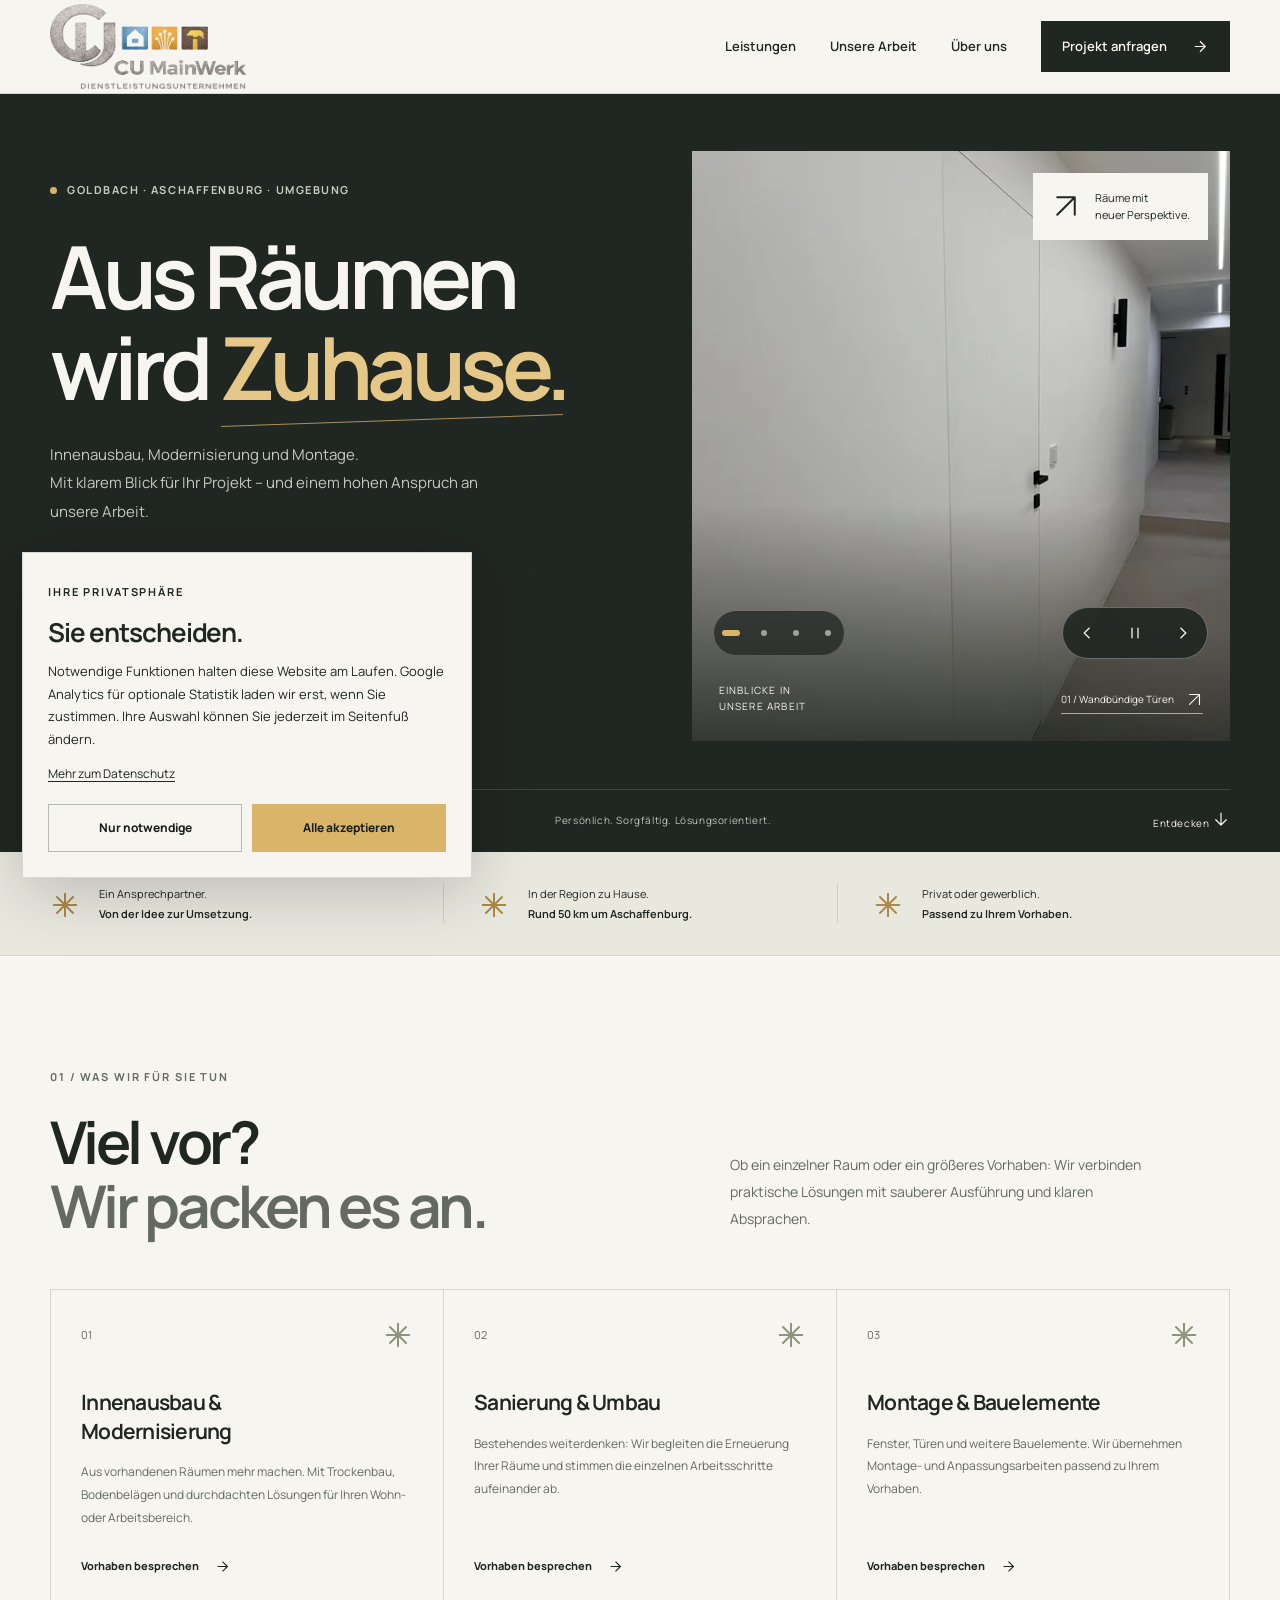
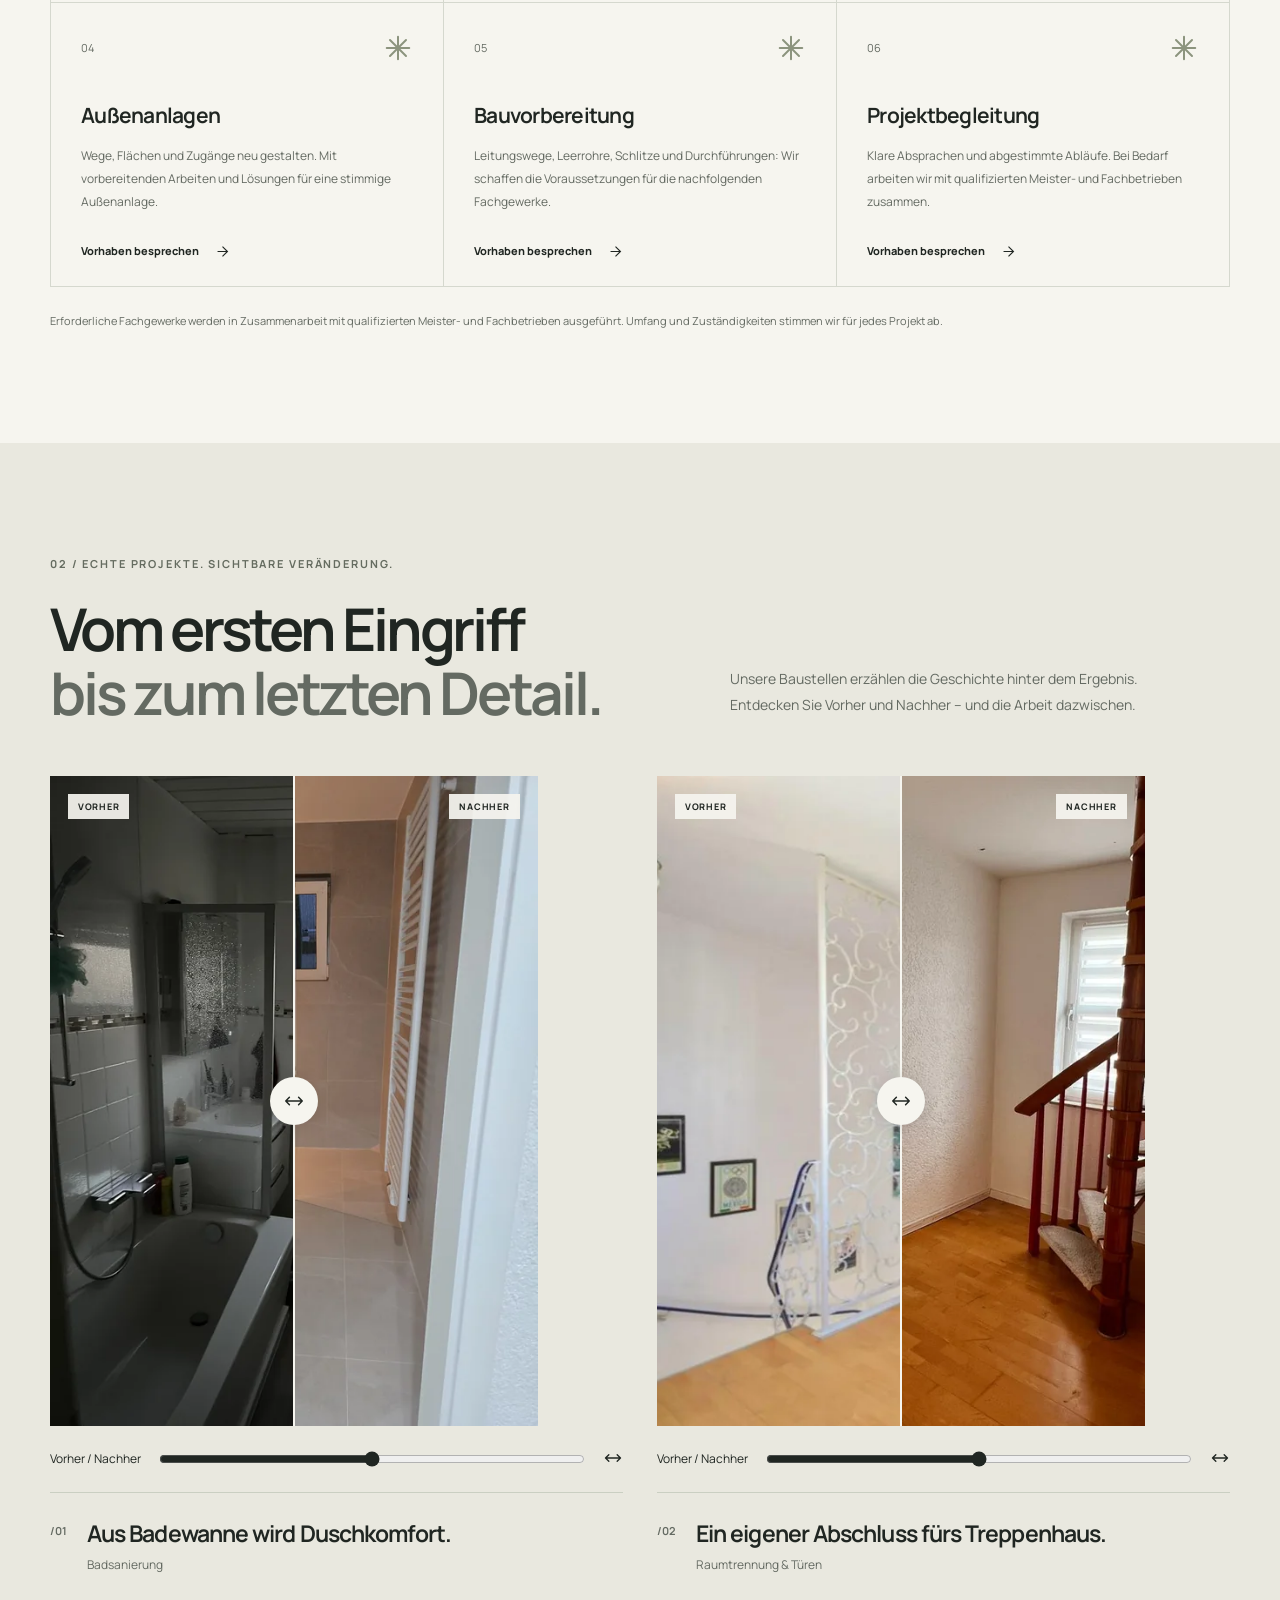
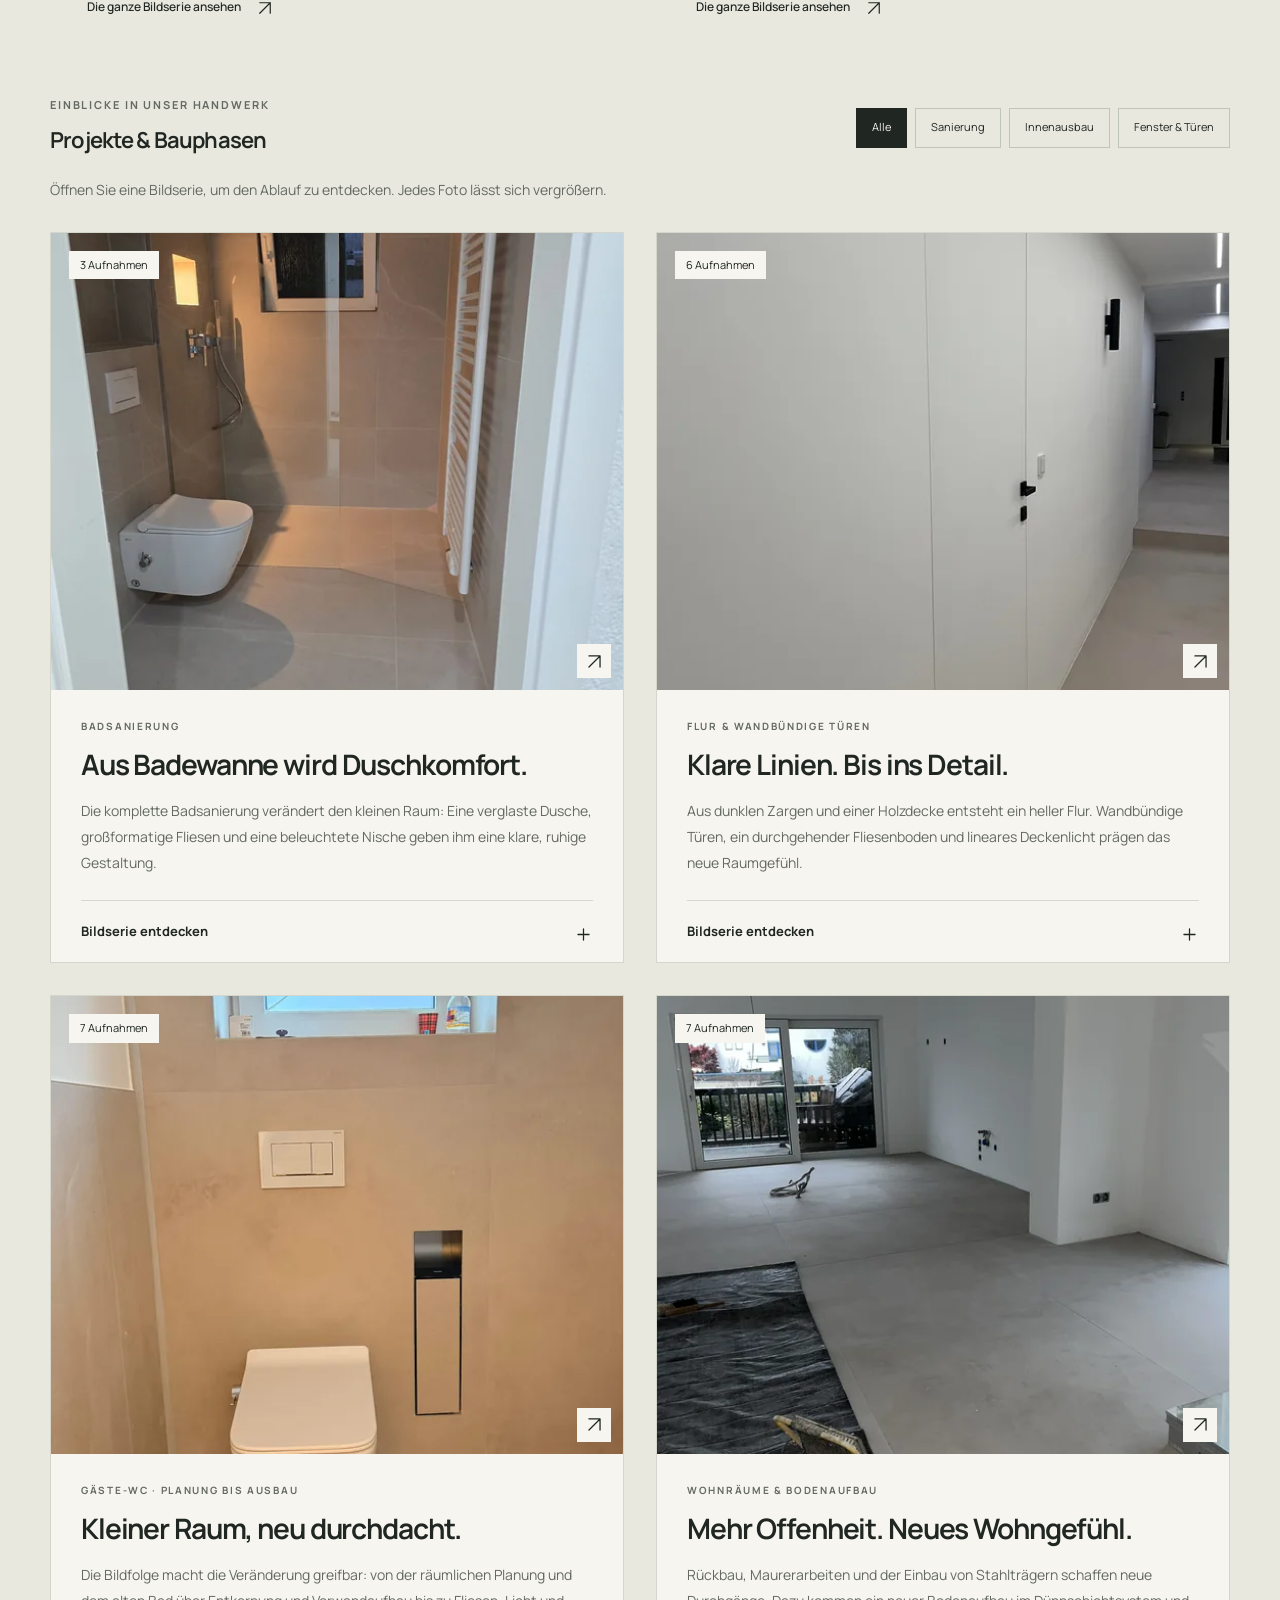
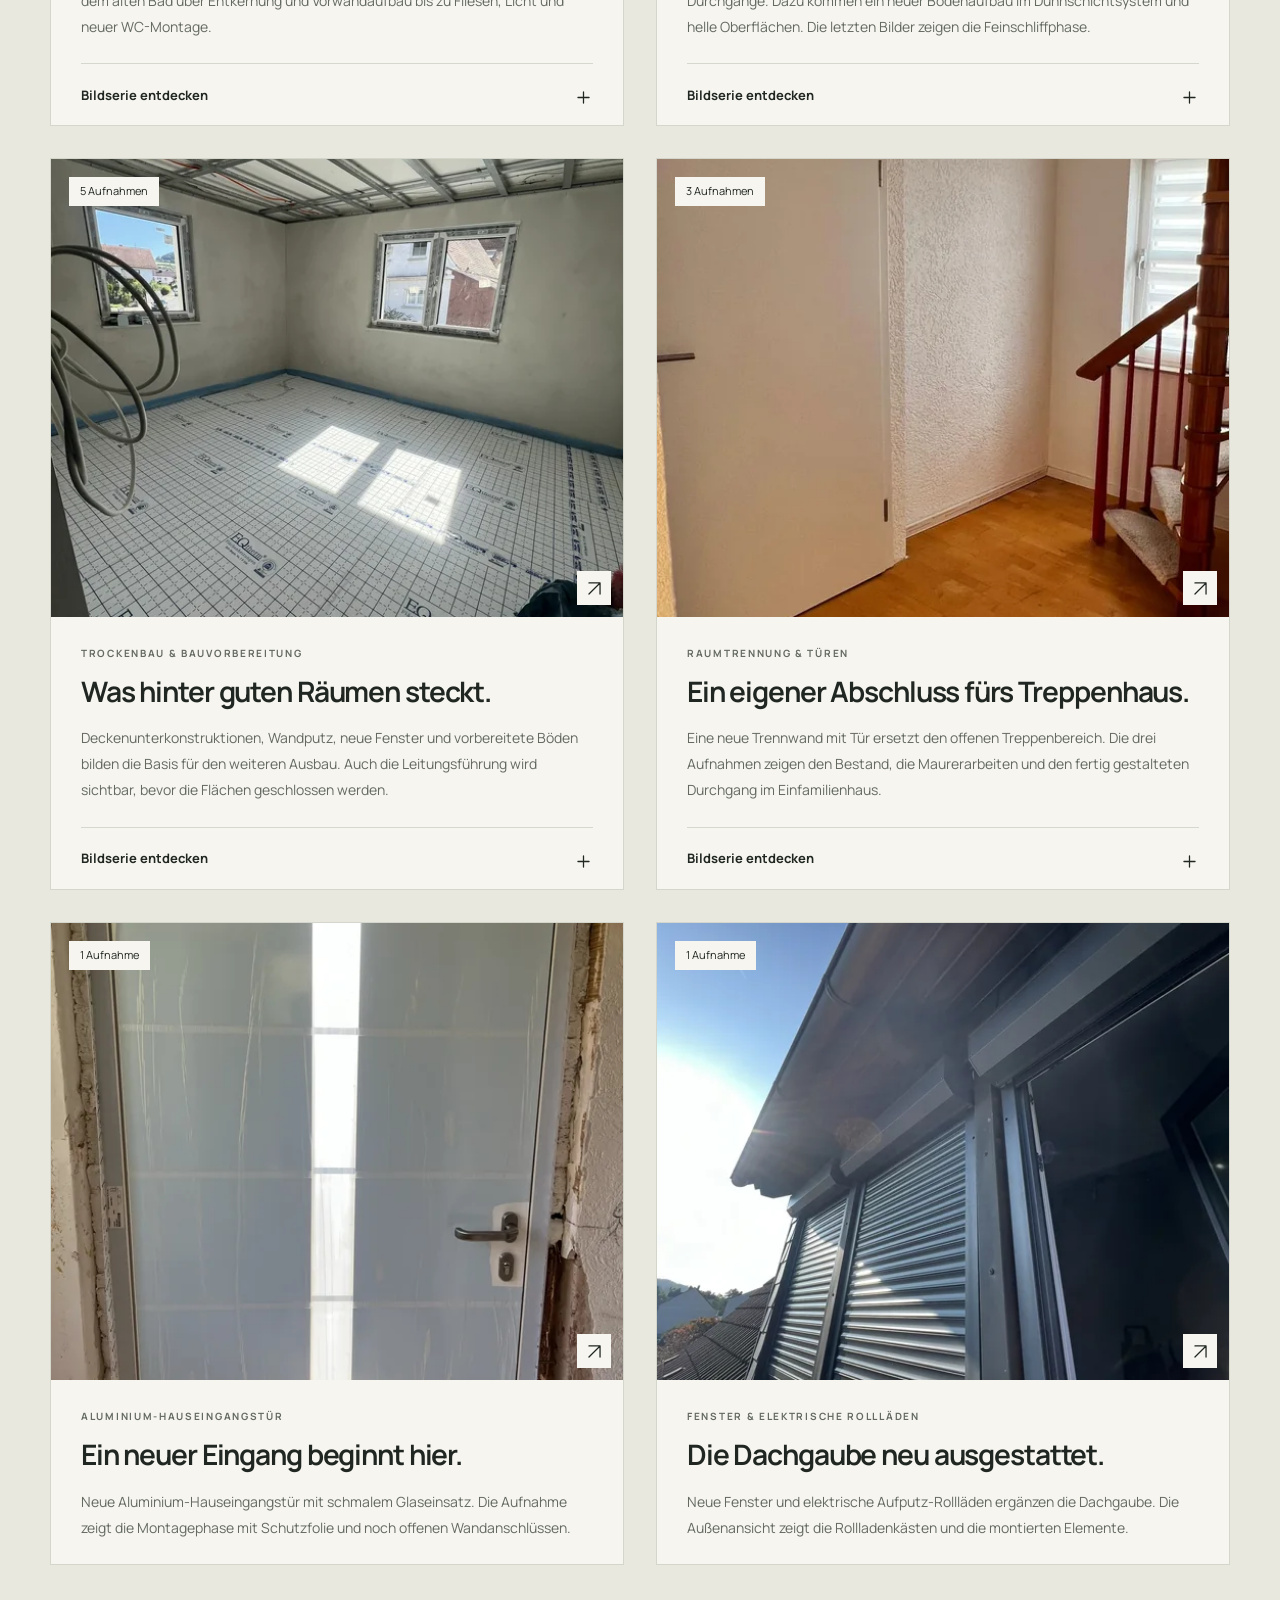
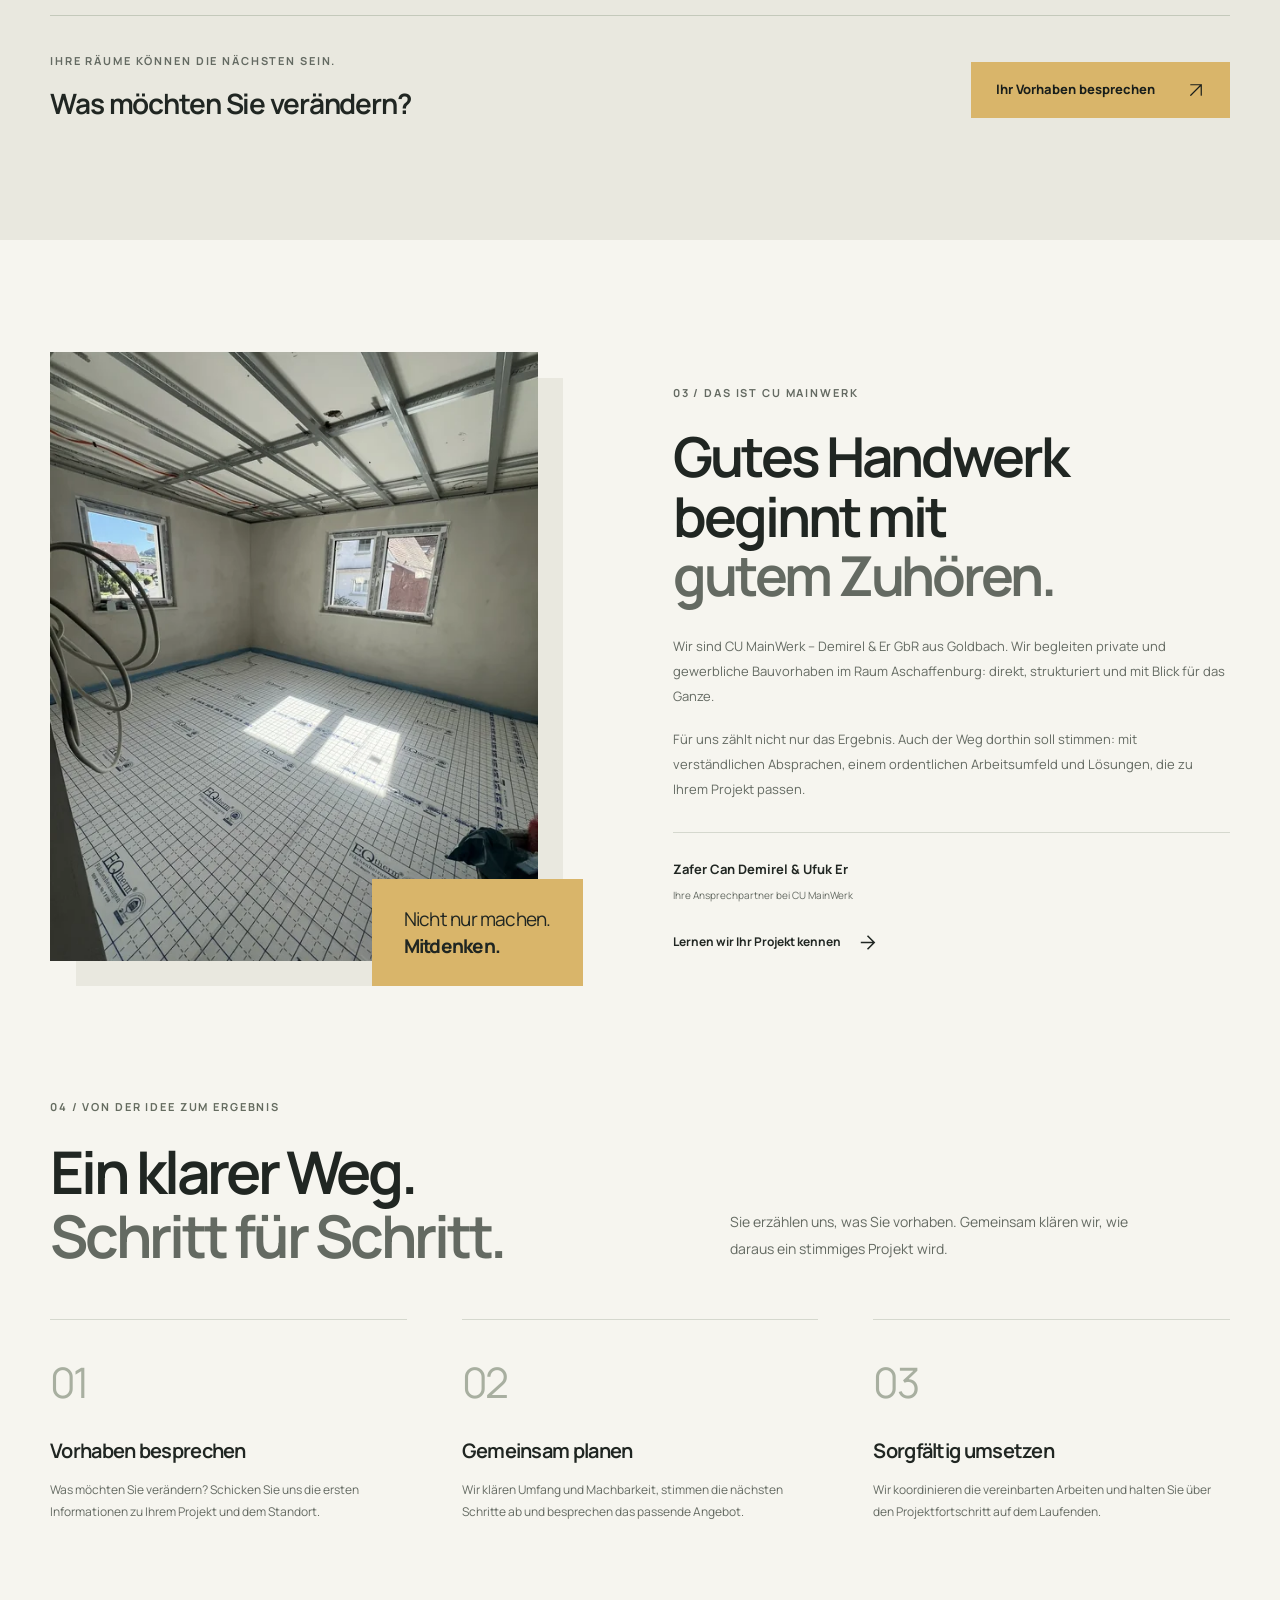
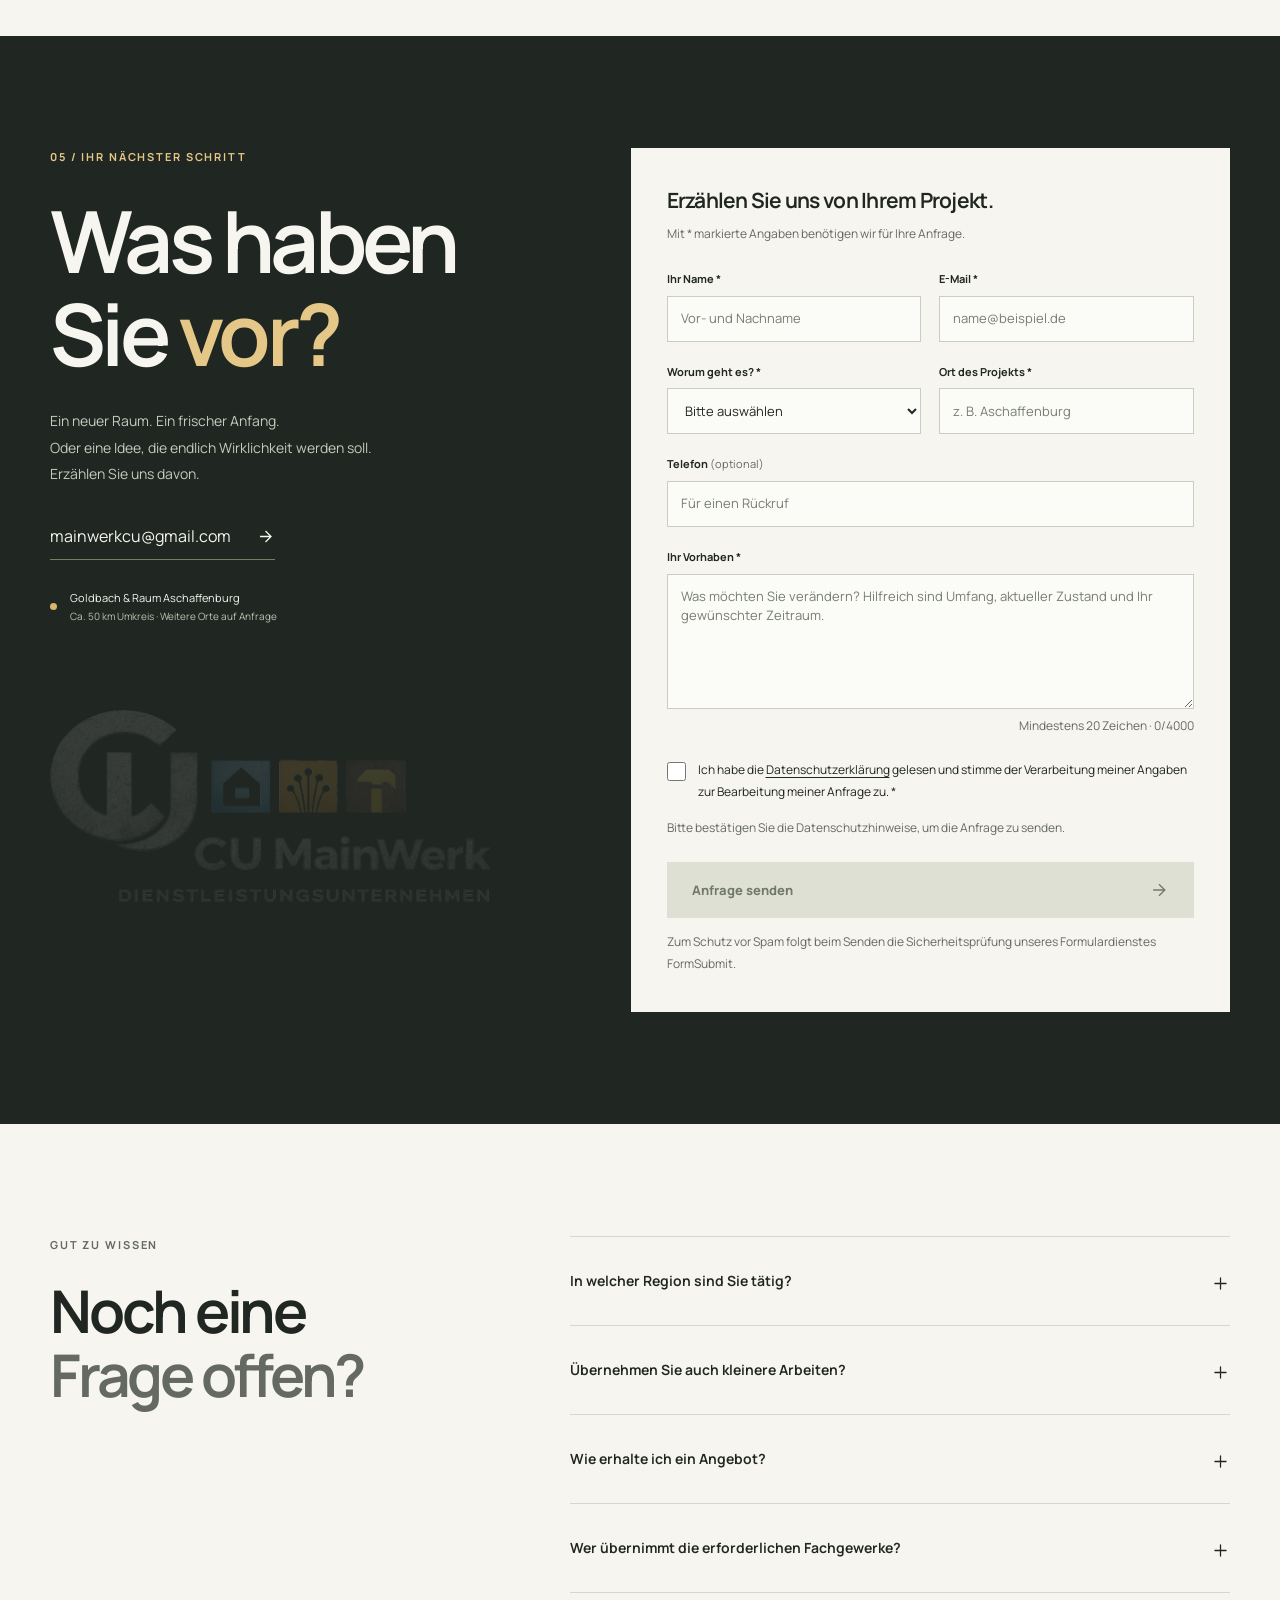
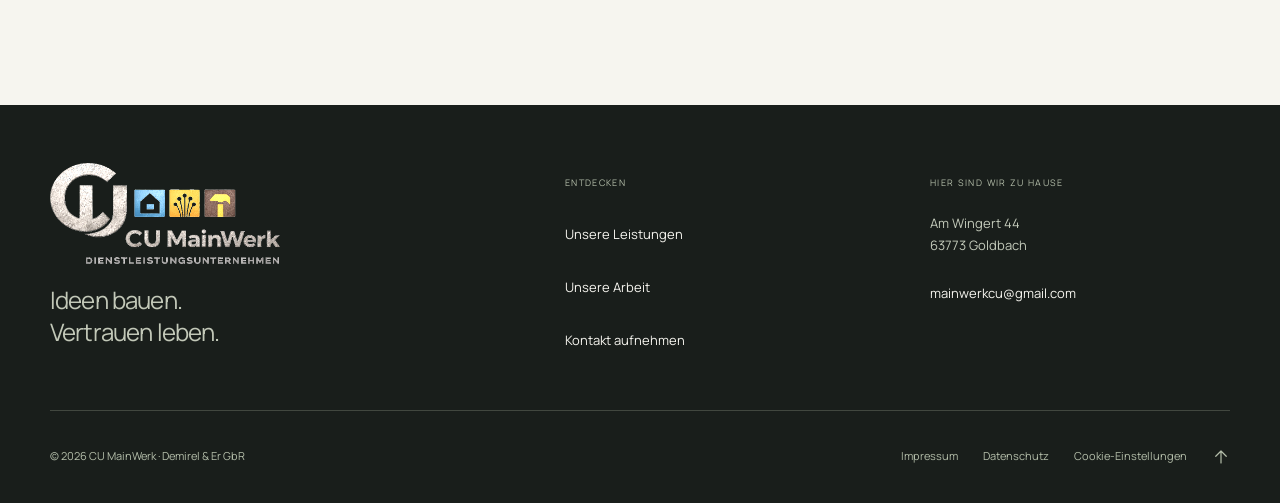
==== commit 0514e4cd: "Add project slideshow and draggable before-after handles Four project images crossfade with pause an" ====
--- a/index.html
+++ b/index.html
@@ -4,11 +4,11 @@
 <title>CU MainWerk | Innenausbau &amp; Modernisierung in Aschaffenburg</title><meta content="Innenausbau, Sanierung, Montage und Bauunterstützung in Goldbach, Aschaffenburg und Umgebung. Entdecken Sie unsere Arbeit und erzählen Sie uns von Ihrem Projekt." name="description"/><meta content="index, follow" name="robots"/>
 <link href="https://cu-mainwerk.de/" rel="canonical"/>
 <meta content="website" property="og:type"/><meta content="de_DE" property="og:locale"/><meta content="CU MainWerk | Innenausbau &amp; Modernisierung in Aschaffenburg" property="og:title"/><meta content="Innenausbau, Sanierung, Montage und Bauunterstützung in Goldbach, Aschaffenburg und Umgebung. Entdecken Sie unsere Arbeit und erzählen Sie uns von Ihrem Projekt." property="og:description"/><meta content="https://cu-mainwerk.de/" property="og:url"/><meta content="https://cu-mainwerk.de/images/projekte/flur-wandbuendige-tueren-06-detail-wandbuendige-tuer-1200.webp" property="og:image"/>
-<link as="font" crossorigin="" href="assets/fonts/manrope-variable.ttf" rel="preload" type="font/ttf"/><link href="style.css?v=20260915-finish" rel="stylesheet"/><script defer="" src="script.js?v=20260915-finish"></script><noscript><style>.menu-toggle,[data-cookie-settings]{display:none!important}@media(max-width:900px){.site-header{height:auto;position:relative}.header-row{flex-wrap:wrap;padding-block:10px}.main-nav{display:flex;position:static;flex-wrap:wrap;padding:0;box-shadow:none;max-height:none}}</style></noscript><link href="assets/icons/favicon.svg" rel="icon" type="image/svg+xml"/><link href="assets/icons/favicon-48.png" rel="icon" sizes="48x48" type="image/png"/><link href="assets/icons/icon-192.png" rel="icon" sizes="192x192" type="image/png"/><link href="assets/icons/apple-touch-icon.png" rel="apple-touch-icon" sizes="180x180"/></head><body>
+<link as="font" crossorigin="" href="assets/fonts/manrope-variable.ttf" rel="preload" type="font/ttf"/><link href="style.css?v=20260915-slideshow" rel="stylesheet"/><script defer="" src="script.js?v=20260915-slideshow"></script><noscript><style>.menu-toggle,[data-cookie-settings]{display:none!important}@media(max-width:900px){.site-header{height:auto;position:relative}.header-row{flex-wrap:wrap;padding-block:10px}.main-nav{display:flex;position:static;flex-wrap:wrap;padding:0;box-shadow:none;max-height:none}}</style></noscript><link href="assets/icons/favicon.svg" rel="icon" type="image/svg+xml"/><link href="assets/icons/favicon-48.png" rel="icon" sizes="48x48" type="image/png"/><link href="assets/icons/icon-192.png" rel="icon" sizes="192x192" type="image/png"/><link href="assets/icons/apple-touch-icon.png" rel="apple-touch-icon" sizes="180x180"/></head><body>
 <a class="skip-link" href="#inhalt">Zum Inhalt springen</a><header class="site-header"><div class="shell header-row"><a aria-label="CU MainWerk – Startseite" class="brand" href="#start"><img alt="CU MainWerk" height="386" src="images/brand/cu-mainwerk-transparent.webp" width="886"/></a>
 <button aria-controls="main-nav" aria-expanded="false" class="menu-toggle" type="button"><span>Menü</span><span aria-hidden="true" class="menu-lines"></span></button>
 <nav aria-label="Hauptnavigation" class="main-nav" id="main-nav"><a href="#leistungen">Leistungen</a><a href="#referenzen">Unsere Arbeit</a><a href="#ueber-uns">Über uns</a><a class="nav-cta" href="#kontakt">Projekt anfragen <svg aria-hidden="true" fill="none" stroke="currentColor" stroke-width="1.6" viewBox="0 0 24 24"><path d="M5 12h14M12 5l7 7-7 7"></path></svg></a></nav></div></header>
-<main id="inhalt"><section class="hero" id="start"><div class="shell hero-grid"><div class="hero-copy"><p class="eyebrow"><span class="status-dot"></span> Goldbach · Aschaffenburg · Umgebung</p><h1>Aus Räumen<br/>wird <span>Zuhause.</span></h1><p class="hero-description">Innenausbau, Modernisierung und Montage.<br/>Mit klarem Blick für Ihr Projekt – und einem hohen Anspruch an unsere Arbeit.</p><div class="hero-actions"><a class="button" href="#kontakt">Ihr Projekt beginnt hier <svg aria-hidden="true" fill="none" stroke="currentColor" stroke-width="1.6" viewBox="0 0 24 24"><path d="M5 12h14M12 5l7 7-7 7"></path></svg></a><a class="quiet-link" href="#referenzen">Unsere Arbeit entdecken <span aria-hidden="true"><svg aria-hidden="true" class="ui-icon icon-arrow-down-left" fill="none" focusable="false" stroke="currentColor" stroke-linecap="round" stroke-linejoin="round" stroke-width="1.6" viewBox="0 0 24 24"><path d="M19 5L5 19M5 5v14h14"></path></svg></span></a></div><div class="hero-signature"><span>CU</span><p>Ihr Projekt.<br/><strong>Unser Handwerk.</strong></p></div></div><div class="hero-visual"><img alt="Wandbündige weiße Tür mit schwarzen Beschlägen im modernisierten Flur" class="hero-photo" decoding="async" fetchpriority="high" height="1600" loading="eager" sizes="(max-width:700px) 92vw, (max-width:1100px) 45vw, 560px" src="images/projekte/flur-wandbuendige-tueren-06-detail-wandbuendige-tuer-1200.webp" srcset="images/projekte/flur-wandbuendige-tueren-06-detail-wandbuendige-tuer-560.webp 560w, images/projekte/flur-wandbuendige-tueren-06-detail-wandbuendige-tuer-1200.webp 1200w" width="1200"/><div class="photo-corner"><span aria-hidden="true" class="corner-mark"><svg aria-hidden="true" class="ui-icon icon-arrow-up-right" fill="none" focusable="false" stroke="currentColor" stroke-linecap="round" stroke-linejoin="round" stroke-width="1.6" viewBox="0 0 24 24"><path d="M5 19L19 5M5 5h14v14"></path></svg></span><span>Räume mit<br/>neuer Perspektive.</span></div><a class="hero-image-caption" href="#referenzen"><span>Einblicke in unsere Arbeit</span><span>01 / Wandbündige Türen <svg aria-hidden="true" class="ui-icon icon-arrow-up-right" fill="none" focusable="false" stroke="currentColor" stroke-linecap="round" stroke-linejoin="round" stroke-width="1.6" viewBox="0 0 24 24"><path d="M5 19L19 5M5 5h14v14"></path></svg></span></a></div></div><div class="shell hero-bottom"><span>Qualität vor Quantität.</span><span>Persönlich. Sorgfältig. Lösungsorientiert.</span><a aria-label="Leistungen entdecken" href="#leistungen">Entdecken <svg aria-hidden="true" class="ui-icon icon-arrow-down" fill="none" focusable="false" stroke="currentColor" stroke-linecap="round" stroke-linejoin="round" stroke-width="1.6" viewBox="0 0 24 24"><path d="M12 4v16M5 13l7 7 7-7"></path></svg></a></div></section>
+<main id="inhalt"><section class="hero" id="start"><div class="shell hero-grid"><div class="hero-copy"><p class="eyebrow"><span class="status-dot"></span> Goldbach · Aschaffenburg · Umgebung</p><h1>Aus Räumen<br/>wird <span>Zuhause.</span></h1><p class="hero-description">Innenausbau, Modernisierung und Montage.<br/>Mit klarem Blick für Ihr Projekt – und einem hohen Anspruch an unsere Arbeit.</p><div class="hero-actions"><a class="button" href="#kontakt">Ihr Projekt beginnt hier <svg aria-hidden="true" fill="none" stroke="currentColor" stroke-width="1.6" viewBox="0 0 24 24"><path d="M5 12h14M12 5l7 7-7 7"></path></svg></a><a class="quiet-link" href="#referenzen">Unsere Arbeit entdecken <span aria-hidden="true"><svg aria-hidden="true" class="ui-icon icon-arrow-down-left" fill="none" focusable="false" stroke="currentColor" stroke-linecap="round" stroke-linejoin="round" stroke-width="1.6" viewBox="0 0 24 24"><path d="M19 5L5 19M5 5v14h14"></path></svg></span></a></div><div class="hero-signature"><span>CU</span><p>Ihr Projekt.<br/><strong>Unser Handwerk.</strong></p></div></div><div aria-label="Einblicke in unsere Projekte" aria-roledescription="Karussell" class="hero-visual" data-slideshow="" role="region"><img alt="Wandbündige weiße Tür mit schwarzen Beschlägen im modernisierten Flur" aria-hidden="false" class="hero-photo hero-slide is-active" data-title="Wandbündige Türen" decoding="async" fetchpriority="high" height="1600" loading="eager" sizes="(max-width:700px) 92vw, (max-width:1100px) 45vw, 560px" src="images/projekte/flur-wandbuendige-tueren-06-detail-wandbuendige-tuer-1200.webp" srcset="images/projekte/flur-wandbuendige-tueren-06-detail-wandbuendige-tuer-560.webp 560w, images/projekte/flur-wandbuendige-tueren-06-detail-wandbuendige-tuer-1200.webp 1200w" width="1200"/><img alt="Der neue Duschbereich mit Glasabtrennung, Regendusche und schlankem Heizkörper." aria-hidden="true" class="hero-photo hero-slide" data-src="images/projekte/badsanierung-komplett-nachher-1200.webp" data-srcset="images/projekte/badsanierung-komplett-nachher-560.webp 560w, images/projekte/badsanierung-komplett-nachher-1200.webp 1200w" data-title="Badsanierung" decoding="async" fetchpriority="low" height="1600" loading="eager" sizes="(max-width:700px) 92vw, (max-width:1100px) 45vw, 560px" width="1200"/><img alt="Neu montiertes WC mit Betätigungsplatte und wandintegriertem Zubehörmodul." aria-hidden="true" class="hero-photo hero-slide" data-src="images/projekte/gaeste-wc-sanierung-06-neuaufbau-wc-1200.webp" data-srcset="images/projekte/gaeste-wc-sanierung-06-neuaufbau-wc-560.webp 560w, images/projekte/gaeste-wc-sanierung-06-neuaufbau-wc-1200.webp 1200w" data-title="Gäste-WC" decoding="async" fetchpriority="low" height="1600" loading="eager" sizes="(max-width:700px) 92vw, (max-width:1100px) 45vw, 560px" width="1200"/><img alt="Helle Wände und großformatige Bodenfliesen im neu geöffneten Wohnbereich." aria-hidden="true" class="hero-photo hero-slide" data-src="images/projekte/wohnraeume-feinschliff-01-wohnraum-boden-wand-1200.webp" data-srcset="images/projekte/wohnraeume-feinschliff-01-wohnraum-boden-wand-560.webp 560w, images/projekte/wohnraeume-feinschliff-01-wohnraum-boden-wand-1200.webp 1200w" data-title="Neue Wohnräume" decoding="async" fetchpriority="low" height="1600" loading="eager" sizes="(max-width:700px) 92vw, (max-width:1100px) 45vw, 560px" width="1200"/><div class="photo-corner"><span aria-hidden="true" class="corner-mark"><svg aria-hidden="true" class="ui-icon icon-arrow-up-right" fill="none" focusable="false" stroke="currentColor" stroke-linecap="round" stroke-linejoin="round" stroke-width="1.6" viewBox="0 0 24 24"><path d="M5 19L19 5M5 5h14v14"></path></svg></span><span>Räume mit<br/>neuer Perspektive.</span></div><a class="hero-image-caption" href="#referenzen"><span>Einblicke in unsere Arbeit</span><span><span data-slide-caption="">01 / Wandbündige Türen</span><svg aria-hidden="true" class="ui-icon icon-arrow-up-right" fill="none" focusable="false" stroke="currentColor" stroke-linecap="round" stroke-linejoin="round" stroke-width="1.6" viewBox="0 0 24 24"><path d="M5 19L19 5M5 5h14v14"></path></svg></span></a><div class="slideshow-controls" hidden=""><div aria-label="Bild auswählen" class="slideshow-dots" role="group"><button aria-current="true" aria-label="Bild 1: Wandbündige Türen" data-slide="0" type="button"><span></span></button><button aria-current="false" aria-label="Bild 2: Badsanierung" data-slide="1" type="button"><span></span></button><button aria-current="false" aria-label="Bild 3: Gäste-WC" data-slide="2" type="button"><span></span></button><button aria-current="false" aria-label="Bild 4: Neue Wohnräume" data-slide="3" type="button"><span></span></button></div><div class="slideshow-buttons"><button aria-label="Vorheriges Bild" data-slide-prev="" type="button"><svg aria-hidden="true" class="ui-icon" fill="none" focusable="false" stroke="currentColor" stroke-width="1.7" viewBox="0 0 24 24"><path d="M14 5l-7 7 7 7"></path></svg></button><button aria-label="Slideshow pausieren" aria-pressed="true" data-slide-toggle="" type="button"><span data-pause-icon=""><svg aria-hidden="true" class="ui-icon" fill="none" focusable="false" stroke="currentColor" stroke-width="1.7" viewBox="0 0 24 24"><path d="M8 5v14M16 5v14"></path></svg></span><span data-play-icon="" hidden=""><svg aria-hidden="true" class="ui-icon" fill="none" focusable="false" stroke="currentColor" stroke-width="1.7" viewBox="0 0 24 24"><path d="M8 4l12 8-12 8Z"></path></svg></span></button><button aria-label="Nächstes Bild" data-slide-next="" type="button"><svg aria-hidden="true" class="ui-icon" fill="none" focusable="false" stroke="currentColor" stroke-width="1.7" viewBox="0 0 24 24"><path d="M10 5l7 7-7 7"></path></svg></button></div></div></div></div><div class="shell hero-bottom"><span>Qualität vor Quantität.</span><span>Persönlich. Sorgfältig. Lösungsorientiert.</span><a aria-label="Leistungen entdecken" href="#leistungen">Entdecken <svg aria-hidden="true" class="ui-icon icon-arrow-down" fill="none" focusable="false" stroke="currentColor" stroke-linecap="round" stroke-linejoin="round" stroke-width="1.6" viewBox="0 0 24 24"><path d="M12 4v16M5 13l7 7 7-7"></path></svg></a></div></section>
 <section aria-label="Unser Anspruch" class="trust-strip"><div class="shell trust-grid"><p><span aria-hidden="true" class="tiny-mark"><svg aria-hidden="true" class="ui-icon icon-spark" fill="none" focusable="false" stroke="currentColor" stroke-linecap="round" stroke-linejoin="round" stroke-width="1.6" viewBox="0 0 24 24"><path d="M12 3v18M3 12h18M5.6 5.6l12.8 12.8M5.6 18.4L18.4 5.6"></path></svg></span><span>Ein Ansprechpartner.<br/><strong>Von der Idee zur Umsetzung.</strong></span></p><p><span aria-hidden="true" class="tiny-mark"><svg aria-hidden="true" class="ui-icon icon-spark" fill="none" focusable="false" stroke="currentColor" stroke-linecap="round" stroke-linejoin="round" stroke-width="1.6" viewBox="0 0 24 24"><path d="M12 3v18M3 12h18M5.6 5.6l12.8 12.8M5.6 18.4L18.4 5.6"></path></svg></span><span>In der Region zu Hause.<br/><strong>Rund 50 km um Aschaffenburg.</strong></span></p><p><span aria-hidden="true" class="tiny-mark"><svg aria-hidden="true" class="ui-icon icon-spark" fill="none" focusable="false" stroke="currentColor" stroke-linecap="round" stroke-linejoin="round" stroke-width="1.6" viewBox="0 0 24 24"><path d="M12 3v18M3 12h18M5.6 5.6l12.8 12.8M5.6 18.4L18.4 5.6"></path></svg></span><span>Privat oder gewerblich.<br/><strong>Passend zu Ihrem Vorhaben.</strong></span></p></div></section>
 <section class="section services-section" id="leistungen"><div class="shell"><div class="section-head"><div><p class="eyebrow">01 / Was wir für Sie tun</p><h2>Viel vor?<br/><span>Wir packen es an.</span></h2></div><p>Ob ein einzelner Raum oder ein größeres Vorhaben: Wir verbinden praktische Lösungen mit sauberer Ausführung und klaren Absprachen.</p></div><div class="services-grid"><article class="service"><div class="service-top"><span>01</span><span aria-hidden="true" class="tiny-mark"><svg aria-hidden="true" class="ui-icon icon-spark" fill="none" focusable="false" stroke="currentColor" stroke-linecap="round" stroke-linejoin="round" stroke-width="1.6" viewBox="0 0 24 24"><path d="M12 3v18M3 12h18M5.6 5.6l12.8 12.8M5.6 18.4L18.4 5.6"></path></svg></span></div><h3>Innenausbau &amp; Modernisierung</h3><p>Aus vorhandenen Räumen mehr machen. Mit Trockenbau, Bodenbelägen und durchdachten Lösungen für Ihren Wohn- oder Arbeitsbereich.</p><a data-service="Innenausbau" href="#kontakt">Vorhaben besprechen <svg aria-hidden="true" fill="none" stroke="currentColor" stroke-width="1.6" viewBox="0 0 24 24"><path d="M5 12h14M12 5l7 7-7 7"></path></svg></a></article><article class="service"><div class="service-top"><span>02</span><span aria-hidden="true" class="tiny-mark"><svg aria-hidden="true" class="ui-icon icon-spark" fill="none" focusable="false" stroke="currentColor" stroke-linecap="round" stroke-linejoin="round" stroke-width="1.6" viewBox="0 0 24 24"><path d="M12 3v18M3 12h18M5.6 5.6l12.8 12.8M5.6 18.4L18.4 5.6"></path></svg></span></div><h3>Sanierung &amp; Umbau</h3><p>Bestehendes weiterdenken: Wir begleiten die Erneuerung Ihrer Räume und stimmen die einzelnen Arbeitsschritte aufeinander ab.</p><a data-service="Sanierungsprojekt" href="#kontakt">Vorhaben besprechen <svg aria-hidden="true" fill="none" stroke="currentColor" stroke-width="1.6" viewBox="0 0 24 24"><path d="M5 12h14M12 5l7 7-7 7"></path></svg></a></article><article class="service"><div class="service-top"><span>03</span><span aria-hidden="true" class="tiny-mark"><svg aria-hidden="true" class="ui-icon icon-spark" fill="none" focusable="false" stroke="currentColor" stroke-linecap="round" stroke-linejoin="round" stroke-width="1.6" viewBox="0 0 24 24"><path d="M12 3v18M3 12h18M5.6 5.6l12.8 12.8M5.6 18.4L18.4 5.6"></path></svg></span></div><h3>Montage &amp; Bauelemente</h3><p>Fenster, Türen und weitere Bauelemente. Wir übernehmen Montage- und Anpassungsarbeiten passend zu Ihrem Vorhaben.</p><a data-service="Fenster / Türen / Tore" href="#kontakt">Vorhaben besprechen <svg aria-hidden="true" fill="none" stroke="currentColor" stroke-width="1.6" viewBox="0 0 24 24"><path d="M5 12h14M12 5l7 7-7 7"></path></svg></a></article><article class="service"><div class="service-top"><span>04</span><span aria-hidden="true" class="tiny-mark"><svg aria-hidden="true" class="ui-icon icon-spark" fill="none" focusable="false" stroke="currentColor" stroke-linecap="round" stroke-linejoin="round" stroke-width="1.6" viewBox="0 0 24 24"><path d="M12 3v18M3 12h18M5.6 5.6l12.8 12.8M5.6 18.4L18.4 5.6"></path></svg></span></div><h3>Außenanlagen</h3><p>Wege, Flächen und Zugänge neu gestalten. Mit vorbereitenden Arbeiten und Lösungen für eine stimmige Außenanlage.</p><a data-service="Außenanlage" href="#kontakt">Vorhaben besprechen <svg aria-hidden="true" fill="none" stroke="currentColor" stroke-width="1.6" viewBox="0 0 24 24"><path d="M5 12h14M12 5l7 7-7 7"></path></svg></a></article><article class="service"><div class="service-top"><span>05</span><span aria-hidden="true" class="tiny-mark"><svg aria-hidden="true" class="ui-icon icon-spark" fill="none" focusable="false" stroke="currentColor" stroke-linecap="round" stroke-linejoin="round" stroke-width="1.6" viewBox="0 0 24 24"><path d="M12 3v18M3 12h18M5.6 5.6l12.8 12.8M5.6 18.4L18.4 5.6"></path></svg></span></div><h3>Bauvorbereitung</h3><p>Leitungswege, Leerrohre, Schlitze und Durchführungen: Wir schaffen die Voraussetzungen für die nachfolgenden Fachgewerke.</p><a data-service="Kabel- / Leerrohrverlegung" href="#kontakt">Vorhaben besprechen <svg aria-hidden="true" fill="none" stroke="currentColor" stroke-width="1.6" viewBox="0 0 24 24"><path d="M5 12h14M12 5l7 7-7 7"></path></svg></a></article><article class="service"><div class="service-top"><span>06</span><span aria-hidden="true" class="tiny-mark"><svg aria-hidden="true" class="ui-icon icon-spark" fill="none" focusable="false" stroke="currentColor" stroke-linecap="round" stroke-linejoin="round" stroke-width="1.6" viewBox="0 0 24 24"><path d="M12 3v18M3 12h18M5.6 5.6l12.8 12.8M5.6 18.4L18.4 5.6"></path></svg></span></div><h3>Projektbegleitung</h3><p>Klare Absprachen und abgestimmte Abläufe. Bei Bedarf arbeiten wir mit qualifizierten Meister- und Fachbetrieben zusammen.</p><a data-service="Projektbegleitung" href="#kontakt">Vorhaben besprechen <svg aria-hidden="true" fill="none" stroke="currentColor" stroke-width="1.6" viewBox="0 0 24 24"><path d="M5 12h14M12 5l7 7-7 7"></path></svg></a></article></div><p class="trade-note">Erforderliche Fachgewerke werden in Zusammenarbeit mit qualifizierten Meister- und Fachbetrieben ausgeführt. Umfang und Zuständigkeiten stimmen wir für jedes Projekt ab.</p></div></section>
 <section class="section projects-section" id="referenzen"><div class="shell"><div class="section-head"><div><p class="eyebrow">02 / Echte Projekte. Sichtbare Veränderung.</p><h2>Vom ersten Eingriff<br/><span>bis zum letzten Detail.</span></h2></div><p>Unsere Baustellen erzählen die Geschichte hinter dem Ergebnis. Entdecken Sie Vorher und Nachher – und die Arbeit dazwischen.</p></div><div class="comparison-grid"><article class="comparison-card"><div class="comparison" data-comparison="" style="--split:50%"><img alt="Der neue Duschbereich mit Glasabtrennung, Regendusche und schlankem Heizkörper." class="compare-after" decoding="async" height="1600" loading="lazy" sizes="(max-width:700px) 92vw, (max-width:1100px) 45vw, 560px" src="images/projekte/badsanierung-komplett-nachher-1200.webp" srcset="images/projekte/badsanierung-komplett-nachher-560.webp 560w, images/projekte/badsanierung-komplett-nachher-1200.webp 1200w" width="1200"/><img alt="Das ursprüngliche Bad mit Badewanne, Duschabtrennung und Heizkörper unter dem Fenster." class="compare-before" decoding="async" height="1600" loading="lazy" sizes="(max-width:700px) 92vw, (max-width:1100px) 45vw, 560px" src="images/projekte/badsanierung-komplett-vorher-1200.webp" srcset="images/projekte/badsanierung-komplett-vorher-560.webp 560w, images/projekte/badsanierung-komplett-vorher-1200.webp 1200w" width="1200"/><span class="image-label label-before">Vorher</span><span class="image-label label-after">Nachher</span><span aria-hidden="true" class="comparison-line"><span><svg aria-hidden="true" class="ui-icon icon-compare" fill="none" focusable="false" stroke="currentColor" stroke-linecap="round" stroke-linejoin="round" stroke-width="1.6" viewBox="0 0 24 24"><path d="M3 12h18M7 8l-4 4 4 4M17 8l4 4-4 4"></path></svg></span></span></div><div class="comparison-control"><label for="vergleich-bad">Vorher / Nachher</label><input aria-label="Vorher-Nachher-Vergleich: Badsanierung" data-comparison-range="" id="vergleich-bad" max="100" min="0" type="range" value="50"/><span aria-hidden="true"><svg aria-hidden="true" class="ui-icon icon-compare" fill="none" focusable="false" stroke="currentColor" stroke-linecap="round" stroke-linejoin="round" stroke-width="1.6" viewBox="0 0 24 24"><path d="M3 12h18M7 8l-4 4 4 4M17 8l4 4-4 4"></path></svg></span></div><div class="project-caption"><span class="project-no">/01</span><div><h3>Aus Badewanne wird Duschkomfort.</h3><p>Badsanierung</p><a class="quiet-link" data-open-project="bad" href="#projekt-bad">Die ganze Bildserie ansehen <svg aria-hidden="true" class="ui-icon icon-arrow-up-right" fill="none" focusable="false" stroke="currentColor" stroke-linecap="round" stroke-linejoin="round" stroke-width="1.6" viewBox="0 0 24 24"><path d="M5 19L19 5M5 5h14v14"></path></svg></a></div></div></article><article class="comparison-card"><div class="comparison" data-comparison="" style="--split:50%"><img alt="Weiße Tür und fertig bearbeitete Wand als neuer Abschluss zum Treppenbereich." class="compare-after" decoding="async" height="1600" loading="lazy" sizes="(max-width:700px) 92vw, (max-width:1100px) 45vw, 560px" src="images/projekte/treppenbereich-abtrennung-03-nachher-1200.webp" srcset="images/projekte/treppenbereich-abtrennung-03-nachher-560.webp 560w, images/projekte/treppenbereich-abtrennung-03-nachher-1200.webp 712w" width="712"/><img alt="Offener Treppenbereich mit dekorativem Raumteiler." class="compare-before" decoding="async" height="927" loading="lazy" sizes="(max-width:700px) 92vw, (max-width:1100px) 45vw, 560px" src="images/projekte/treppenbereich-abtrennung-01-vorher-1200.webp" srcset="images/projekte/treppenbereich-abtrennung-01-vorher-560.webp 560w, images/projekte/treppenbereich-abtrennung-01-vorher-1200.webp 750w" width="750"/><span class="image-label label-before">Vorher</span><span class="image-label label-after">Nachher</span><span aria-hidden="true" class="comparison-line"><span><svg aria-hidden="true" class="ui-icon icon-compare" fill="none" focusable="false" stroke="currentColor" stroke-linecap="round" stroke-linejoin="round" stroke-width="1.6" viewBox="0 0 24 24"><path d="M3 12h18M7 8l-4 4 4 4M17 8l4 4-4 4"></path></svg></span></span></div><div class="comparison-control"><label for="vergleich-treppenbereich">Vorher / Nachher</label><input aria-label="Vorher-Nachher-Vergleich: Raumtrennung &amp; Türen" data-comparison-range="" id="vergleich-treppenbereich" max="100" min="0" type="range" value="50"/><span aria-hidden="true"><svg aria-hidden="true" class="ui-icon icon-compare" fill="none" focusable="false" stroke="currentColor" stroke-linecap="round" stroke-linejoin="round" stroke-width="1.6" viewBox="0 0 24 24"><path d="M3 12h18M7 8l-4 4 4 4M17 8l4 4-4 4"></path></svg></span></div><div class="project-caption"><span class="project-no">/02</span><div><h3>Ein eigener Abschluss fürs Treppenhaus.</h3><p>Raumtrennung &amp; Türen</p><a class="quiet-link" data-open-project="treppenbereich" href="#projekt-treppenbereich">Die ganze Bildserie ansehen <svg aria-hidden="true" class="ui-icon icon-arrow-up-right" fill="none" focusable="false" stroke="currentColor" stroke-linecap="round" stroke-linejoin="round" stroke-width="1.6" viewBox="0 0 24 24"><path d="M5 19L19 5M5 5h14v14"></path></svg></a></div></div></article></div><div class="gallery-head"><div><p class="eyebrow">Einblicke in unser Handwerk</p><h3>Projekte &amp; Bauphasen</h3></div><div aria-label="Projekte filtern" class="filters" hidden="" role="group"><button aria-pressed="true" data-filter="all" type="button">Alle</button><button aria-pressed="false" data-filter="sanierung" type="button">Sanierung</button><button aria-pressed="false" data-filter="innenausbau" type="button">Innenausbau</button><button aria-pressed="false" data-filter="montage" type="button">Fenster &amp; Türen</button></div></div><p class="gallery-intro">Öffnen Sie eine Bildserie, um den Ablauf zu entdecken. Jedes Foto lässt sich vergrößern.</p><p aria-live="polite" class="sr-only" id="filter-status" role="status"></p><div class="project-stories"><article class="project-story" data-category="sanierung" id="projekt-bad"><div class="story-cover"><a aria-label="Nachher: Der neue Duschbereich mit Glasabtrennung, Regendusche und schlankem Heizkörper. – Bild vergrößern" class="story-cover-link" data-caption="Nachher · Der neue Duschbereich mit Glasabtrennung, Regendusche und schlankem Heizkörper." data-group="bad" data-lightbox="" href="images/projekte/badsanierung-komplett-nachher-1200.webp"><img alt="Der neue Duschbereich mit Glasabtrennung, Regendusche und schlankem Heizkörper." class="" decoding="async" height="1600" loading="lazy" sizes="(max-width:700px) 92vw, (max-width:1100px) 45vw, 560px" src="images/projekte/badsanierung-komplett-nachher-1200.webp" srcset="images/projekte/badsanierung-komplett-nachher-560.webp 560w, images/projekte/badsanierung-komplett-nachher-1200.webp 1200w" width="1200"/><span aria-hidden="true" class="zoom-hint"><svg aria-hidden="true" class="ui-icon icon-arrow-up-right" fill="none" focusable="false" stroke="currentColor" stroke-linecap="round" stroke-linejoin="round" stroke-width="1.6" viewBox="0 0 24 24"><path d="M5 19L19 5M5 5h14v14"></path></svg></span></a><span class="story-count">3 Aufnahmen</span></div><div class="story-copy"><p class="eyebrow">Badsanierung</p><h3>Aus Badewanne wird Duschkomfort.</h3><p>Die komplette Badsanierung verändert den kleinen Raum: Eine verglaste Dusche, großformatige Fliesen und eine beleuchtete Nische geben ihm eine klare, ruhige Gestaltung.</p></div><details class="story-details"><summary><span>Bildserie entdecken</span><span aria-hidden="true" class="detail-icon"><svg aria-hidden="true" class="ui-icon icon-plus" fill="none" focusable="false" stroke="currentColor" stroke-linecap="round" stroke-linejoin="round" stroke-width="1.6" viewBox="0 0 24 24"><path d="M12 5v14M5 12h14"></path></svg></span></summary><div class="story-frames"><figure><a aria-label="Vorher: Das ursprüngliche Bad mit Badewanne, Duschabtrennung und Heizkörper unter dem Fenster. – Bild vergrößern" class="phase-photo" data-caption="Vorher · Das ursprüngliche Bad mit Badewanne, Duschabtrennung und Heizkörper unter dem Fenster." data-group="bad" data-lightbox="" href="images/projekte/badsanierung-komplett-vorher-1200.webp"><img alt="Das ursprüngliche Bad mit Badewanne, Duschabtrennung und Heizkörper unter dem Fenster." class="" decoding="async" height="1600" loading="lazy" sizes="(max-width:700px) 92vw, (max-width:1100px) 45vw, 560px" src="images/projekte/badsanierung-komplett-vorher-1200.webp" srcset="images/projekte/badsanierung-komplett-vorher-560.webp 560w, images/projekte/badsanierung-komplett-vorher-1200.webp 1200w" width="1200"/><span aria-hidden="true" class="zoom-hint"><svg aria-hidden="true" class="ui-icon icon-arrow-up-right" fill="none" focusable="false" stroke="currentColor" stroke-linecap="round" stroke-linejoin="round" stroke-width="1.6" viewBox="0 0 24 24"><path d="M5 19L19 5M5 5h14v14"></path></svg></span></a><figcaption><span class="phase-number">01</span><div><strong>Vorher</strong><p>Das ursprüngliche Bad mit Badewanne, Duschabtrennung und Heizkörper unter dem Fenster.</p></div></figcaption></figure><figure><a aria-label="Nachher: Der neue Duschbereich mit Glasabtrennung, Regendusche und schlankem Heizkörper. – Bild vergrößern" class="phase-photo" data-caption="Nachher · Der neue Duschbereich mit Glasabtrennung, Regendusche und schlankem Heizkörper." data-group="bad" data-lightbox="" href="images/projekte/badsanierung-komplett-nachher-1200.webp"><img alt="Der neue Duschbereich mit Glasabtrennung, Regendusche und schlankem Heizkörper." class="" decoding="async" height="1600" loading="lazy" sizes="(max-width:700px) 92vw, (max-width:1100px) 45vw, 560px" src="images/projekte/badsanierung-komplett-nachher-1200.webp" srcset="images/projekte/badsanierung-komplett-nachher-560.webp 560w, images/projekte/badsanierung-komplett-nachher-1200.webp 1200w" width="1200"/><span aria-hidden="true" class="zoom-hint"><svg aria-hidden="true" class="ui-icon icon-arrow-up-right" fill="none" focusable="false" stroke="currentColor" stroke-linecap="round" stroke-linejoin="round" stroke-width="1.6" viewBox="0 0 24 24"><path d="M5 19L19 5M5 5h14v14"></path></svg></span></a><figcaption><span class="phase-number">02</span><div><strong>Nachher</strong><p>Der neue Duschbereich mit Glasabtrennung, Regendusche und schlankem Heizkörper.</p></div></figcaption></figure><figure><a aria-label="Ausbaudetail: Wandhängendes WC, eingelassene Armatur und beleuchtete Duschnische während der Endmontage. – Bild vergrößern" class="phase-photo" data-caption="Ausbaudetail · Wandhängendes WC, eingelassene Armatur und beleuchtete Duschnische während der Endmontage." data-group="bad" data-lightbox="" href="images/projekte/badsanierung-komplett-detail-1200.webp"><img alt="Wandhängendes WC, eingelassene Armatur und beleuchtete Duschnische während der Endmontage." class="" decoding="async" height="1600" loading="lazy" sizes="(max-width:700px) 92vw, (max-width:1100px) 45vw, 560px" src="images/projekte/badsanierung-komplett-detail-1200.webp" srcset="images/projekte/badsanierung-komplett-detail-560.webp 560w, images/projekte/badsanierung-komplett-detail-1200.webp 1200w" width="1200"/><span aria-hidden="true" class="zoom-hint"><svg aria-hidden="true" class="ui-icon icon-arrow-up-right" fill="none" focusable="false" stroke="currentColor" stroke-linecap="round" stroke-linejoin="round" stroke-width="1.6" viewBox="0 0 24 24"><path d="M5 19L19 5M5 5h14v14"></path></svg></span></a><figcaption><span class="phase-number">03</span><div><strong>Ausbaudetail</strong><p>Wandhängendes WC, eingelassene Armatur und beleuchtete Duschnische während der Endmontage.</p></div></figcaption></figure></div></details></article><article class="project-story" data-category="innenausbau" id="projekt-flur"><div class="story-cover"><a aria-label="Türdetail: Die weiße Tür schließt bündig mit der Wand ab; schwarze Beschläge setzen einen Akzent. – Bild vergrößern" class="story-cover-link" data-caption="Türdetail · Die weiße Tür schließt bündig mit der Wand ab; schwarze Beschläge setzen einen Akzent." data-group="flur" data-lightbox="" href="images/projekte/flur-wandbuendige-tueren-06-detail-wandbuendige-tuer-1200.webp"><img alt="Die weiße Tür schließt bündig mit der Wand ab; schwarze Beschläge setzen einen Akzent." class="" decoding="async" height="1600" loading="lazy" sizes="(max-width:700px) 92vw, (max-width:1100px) 45vw, 560px" src="images/projekte/flur-wandbuendige-tueren-06-detail-wandbuendige-tuer-1200.webp" srcset="images/projekte/flur-wandbuendige-tueren-06-detail-wandbuendige-tuer-560.webp 560w, images/projekte/flur-wandbuendige-tueren-06-detail-wandbuendige-tuer-1200.webp 1200w" width="1200"/><span aria-hidden="true" class="zoom-hint"><svg aria-hidden="true" class="ui-icon icon-arrow-up-right" fill="none" focusable="false" stroke="currentColor" stroke-linecap="round" stroke-linejoin="round" stroke-width="1.6" viewBox="0 0 24 24"><path d="M5 19L19 5M5 5h14v14"></path></svg></span></a><span class="story-count">6 Aufnahmen</span></div><div class="story-copy"><p class="eyebrow">Flur &amp; wandbündige Türen</p><h3>Klare Linien. Bis ins Detail.</h3><p>Aus dunklen Zargen und einer Holzdecke entsteht ein heller Flur. Wandbündige Türen, ein durchgehender Fliesenboden und lineares Deckenlicht prägen das neue Raumgefühl.</p></div><details class="story-details"><summary><span>Bildserie entdecken</span><span aria-hidden="true" class="detail-icon"><svg aria-hidden="true" class="ui-icon icon-plus" fill="none" focusable="false" stroke="currentColor" stroke-linecap="round" stroke-linejoin="round" stroke-width="1.6" viewBox="0 0 24 24"><path d="M12 5v14M5 12h14"></path></svg></span></summary><div class="story-frames"><figure><a aria-label="Vorher: Der ursprüngliche Flur mit Holzdecke und dunklen Türzargen. – Bild vergrößern" class="phase-photo" data-caption="Vorher · Der ursprüngliche Flur mit Holzdecke und dunklen Türzargen." data-group="flur" data-lightbox="" href="images/projekte/flur-wandbuendige-tueren-01-vorher-1200.webp"><img alt="Der ursprüngliche Flur mit Holzdecke und dunklen Türzargen." class="" decoding="async" height="1600" loading="lazy" sizes="(max-width:700px) 92vw, (max-width:1100px) 45vw, 560px" src="images/projekte/flur-wandbuendige-tueren-01-vorher-1200.webp" srcset="images/projekte/flur-wandbuendige-tueren-01-vorher-560.webp 560w, images/projekte/flur-wandbuendige-tueren-01-vorher-1200.webp 1200w" width="1200"/><span aria-hidden="true" class="zoom-hint"><svg aria-hidden="true" class="ui-icon icon-arrow-up-right" fill="none" focusable="false" stroke="currentColor" stroke-linecap="round" stroke-linejoin="round" stroke-width="1.6" viewBox="0 0 24 24"><path d="M5 19L19 5M5 5h14v14"></path></svg></span></a><figcaption><span class="phase-number">01</span><div><strong>Vorher</strong><p>Der ursprüngliche Flur mit Holzdecke und dunklen Türzargen.</p></div></figcaption></figure><figure><a aria-label="Rückbau: Alte Zargen und Beläge sind entfernt, die Türöffnungen freigelegt. – Bild vergrößern" class="phase-photo" data-caption="Rückbau · Alte Zargen und Beläge sind entfernt, die Türöffnungen freigelegt." data-group="flur" data-lightbox="" href="images/projekte/flur-wandbuendige-tueren-02-rueckbau-1200.webp"><img alt="Alte Zargen und Beläge sind entfernt, die Türöffnungen freigelegt." class="" decoding="async" height="1600" loading="lazy" sizes="(max-width:700px) 92vw, (max-width:1100px) 45vw, 560px" src="images/projekte/flur-wandbuendige-tueren-02-rueckbau-1200.webp" srcset="images/projekte/flur-wandbuendige-tueren-02-rueckbau-560.webp 560w, images/projekte/flur-wandbuendige-tueren-02-rueckbau-1200.webp 1200w" width="1200"/><span aria-hidden="true" class="zoom-hint"><svg aria-hidden="true" class="ui-icon icon-arrow-up-right" fill="none" focusable="false" stroke="currentColor" stroke-linecap="round" stroke-linejoin="round" stroke-width="1.6" viewBox="0 0 24 24"><path d="M5 19L19 5M5 5h14v14"></path></svg></span></a><figcaption><span class="phase-number">02</span><div><strong>Rückbau</strong><p>Alte Zargen und Beläge sind entfernt, die Türöffnungen freigelegt.</p></div></figcaption></figure><figure><a aria-label="Neuaufbau: Der Flur im Umbau mit neuen Trockenbauprofilen in den angrenzenden Räumen. – Bild vergrößern" class="phase-photo" data-caption="Neuaufbau · Der Flur im Umbau mit neuen Trockenbauprofilen in den angrenzenden Räumen." data-group="flur" data-lightbox="" href="images/projekte/flur-wandbuendige-tueren-03-umbau-1200.webp"><img alt="Der Flur im Umbau mit neuen Trockenbauprofilen in den angrenzenden Räumen." class="" decoding="async" height="1600" loading="lazy" sizes="(max-width:700px) 92vw, (max-width:1100px) 45vw, 560px" src="images/projekte/flur-wandbuendige-tueren-03-umbau-1200.webp" srcset="images/projekte/flur-wandbuendige-tueren-03-umbau-560.webp 560w, images/projekte/flur-wandbuendige-tueren-03-umbau-1200.webp 1200w" width="1200"/><span aria-hidden="true" class="zoom-hint"><svg aria-hidden="true" class="ui-icon icon-arrow-up-right" fill="none" focusable="false" stroke="currentColor" stroke-linecap="round" stroke-linejoin="round" stroke-width="1.6" viewBox="0 0 24 24"><path d="M5 19L19 5M5 5h14v14"></path></svg></span></a><figcaption><span class="phase-number">03</span><div><strong>Neuaufbau</strong><p>Der Flur im Umbau mit neuen Trockenbauprofilen in den angrenzenden Räumen.</p></div></figcaption></figure><figure><a aria-label="Türen &amp; Decke: Einbau der Türrahmen und Vorbereitung der abgehängten Decke. – Bild vergrößern" class="phase-photo" data-caption="Türen &amp; Decke · Einbau der Türrahmen und Vorbereitung der abgehängten Decke." data-group="flur" data-lightbox="" href="images/projekte/flur-wandbuendige-tueren-04-tueren-deckenaufbau-1200.webp"><img alt="Einbau der Türrahmen und Vorbereitung der abgehängten Decke." class="" decoding="async" height="1600" loading="lazy" sizes="(max-width:700px) 92vw, (max-width:1100px) 45vw, 560px" src="images/projekte/flur-wandbuendige-tueren-04-tueren-deckenaufbau-1200.webp" srcset="images/projekte/flur-wandbuendige-tueren-04-tueren-deckenaufbau-560.webp 560w, images/projekte/flur-wandbuendige-tueren-04-tueren-deckenaufbau-1200.webp 1200w" width="1200"/><span aria-hidden="true" class="zoom-hint"><svg aria-hidden="true" class="ui-icon icon-arrow-up-right" fill="none" focusable="false" stroke="currentColor" stroke-linecap="round" stroke-linejoin="round" stroke-width="1.6" viewBox="0 0 24 24"><path d="M5 19L19 5M5 5h14v14"></path></svg></span></a><figcaption><span class="phase-number">04</span><div><strong>Türen &amp; Decke</strong><p>Einbau der Türrahmen und Vorbereitung der abgehängten Decke.</p></div></figcaption></figure><figure><a aria-label="Raumwirkung: Helle Wandflächen, großformatige Bodenfliesen und eine durchgehende Lichtlinie. – Bild vergrößern" class="phase-photo" data-caption="Raumwirkung · Helle Wandflächen, großformatige Bodenfliesen und eine durchgehende Lichtlinie." data-group="flur" data-lightbox="" href="images/projekte/flur-wandbuendige-tueren-05-ergebnis-flur-1200.webp"><img alt="Helle Wandflächen, großformatige Bodenfliesen und eine durchgehende Lichtlinie." class="" decoding="async" height="1600" loading="lazy" sizes="(max-width:700px) 92vw, (max-width:1100px) 45vw, 560px" src="images/projekte/flur-wandbuendige-tueren-05-ergebnis-flur-1200.webp" srcset="images/projekte/flur-wandbuendige-tueren-05-ergebnis-flur-560.webp 560w, images/projekte/flur-wandbuendige-tueren-05-ergebnis-flur-1200.webp 1200w" width="1200"/><span aria-hidden="true" class="zoom-hint"><svg aria-hidden="true" class="ui-icon icon-arrow-up-right" fill="none" focusable="false" stroke="currentColor" stroke-linecap="round" stroke-linejoin="round" stroke-width="1.6" viewBox="0 0 24 24"><path d="M5 19L19 5M5 5h14v14"></path></svg></span></a><figcaption><span class="phase-number">05</span><div><strong>Raumwirkung</strong><p>Helle Wandflächen, großformatige Bodenfliesen und eine durchgehende Lichtlinie.</p></div></figcaption></figure><figure><a aria-label="Türdetail: Die weiße Tür schließt bündig mit der Wand ab; schwarze Beschläge setzen einen Akzent. – Bild vergrößern" class="phase-photo" data-caption="Türdetail · Die weiße Tür schließt bündig mit der Wand ab; schwarze Beschläge setzen einen Akzent." data-group="flur" data-lightbox="" href="images/projekte/flur-wandbuendige-tueren-06-detail-wandbuendige-tuer-1200.webp"><img alt="Die weiße Tür schließt bündig mit der Wand ab; schwarze Beschläge setzen einen Akzent." class="" decoding="async" height="1600" loading="lazy" sizes="(max-width:700px) 92vw, (max-width:1100px) 45vw, 560px" src="images/projekte/flur-wandbuendige-tueren-06-detail-wandbuendige-tuer-1200.webp" srcset="images/projekte/flur-wandbuendige-tueren-06-detail-wandbuendige-tuer-560.webp 560w, images/projekte/flur-wandbuendige-tueren-06-detail-wandbuendige-tuer-1200.webp 1200w" width="1200"/><span aria-hidden="true" class="zoom-hint"><svg aria-hidden="true" class="ui-icon icon-arrow-up-right" fill="none" focusable="false" stroke="currentColor" stroke-linecap="round" stroke-linejoin="round" stroke-width="1.6" viewBox="0 0 24 24"><path d="M5 19L19 5M5 5h14v14"></path></svg></span></a><figcaption><span class="phase-number">06</span><div><strong>Türdetail</strong><p>Die weiße Tür schließt bündig mit der Wand ab; schwarze Beschläge setzen einen Akzent.</p></div></figcaption></figure></div></details></article><article class="project-story" data-category="sanierung" id="projekt-gaeste-wc"><div class="story-cover"><a aria-label="WC-Montage: Neu montiertes WC mit Betätigungsplatte und wandintegriertem Zubehörmodul. – Bild vergrößern" class="story-cover-link" data-caption="WC-Montage · Neu montiertes WC mit Betätigungsplatte und wandintegriertem Zubehörmodul." data-group="gaeste-wc" data-lightbox="" href="images/projekte/gaeste-wc-sanierung-06-neuaufbau-wc-1200.webp"><img alt="Neu montiertes WC mit Betätigungsplatte und wandintegriertem Zubehörmodul." class="" decoding="async" height="1600" loading="lazy" sizes="(max-width:700px) 92vw, (max-width:1100px) 45vw, 560px" src="images/projekte/gaeste-wc-sanierung-06-neuaufbau-wc-1200.webp" srcset="images/projekte/gaeste-wc-sanierung-06-neuaufbau-wc-560.webp 560w, images/projekte/gaeste-wc-sanierung-06-neuaufbau-wc-1200.webp 1200w" width="1200"/><span aria-hidden="true" class="zoom-hint"><svg aria-hidden="true" class="ui-icon icon-arrow-up-right" fill="none" focusable="false" stroke="currentColor" stroke-linecap="round" stroke-linejoin="round" stroke-width="1.6" viewBox="0 0 24 24"><path d="M5 19L19 5M5 5h14v14"></path></svg></span></a><span class="story-count">7 Aufnahmen</span></div><div class="story-copy"><p class="eyebrow">Gäste-WC · Planung bis Ausbau</p><h3>Kleiner Raum, neu durchdacht.</h3><p>Die Bildfolge macht die Veränderung greifbar: von der räumlichen Planung und dem alten Bad über Entkernung und Vorwandaufbau bis zu Fliesen, Licht und neuer WC-Montage.</p></div><details class="story-details"><summary><span>Bildserie entdecken</span><span aria-hidden="true" class="detail-icon"><svg aria-hidden="true" class="ui-icon icon-plus" fill="none" focusable="false" stroke="currentColor" stroke-linecap="round" stroke-linejoin="round" stroke-width="1.6" viewBox="0 0 24 24"><path d="M12 5v14M5 12h14"></path></svg></span></summary><div class="story-frames"><figure><a aria-label="3D-Planung: Visualisierung der geplanten Raumaufteilung mit Bad und separatem Gäste-WC. – Bild vergrößern" class="phase-photo" data-caption="3D-Planung · Visualisierung der geplanten Raumaufteilung mit Bad und separatem Gäste-WC." data-group="gaeste-wc" data-lightbox="" href="images/projekte/gaeste-wc-sanierung-00-planung-3d-1200.webp"><img alt="Visualisierung der geplanten Raumaufteilung mit Bad und separatem Gäste-WC." class="" decoding="async" height="900" loading="lazy" sizes="(max-width:700px) 92vw, (max-width:1100px) 45vw, 560px" src="images/projekte/gaeste-wc-sanierung-00-planung-3d-1200.webp" srcset="images/projekte/gaeste-wc-sanierung-00-planung-3d-560.webp 560w, images/projekte/gaeste-wc-sanierung-00-planung-3d-1200.webp 1200w" width="1200"/><span aria-hidden="true" class="zoom-hint"><svg aria-hidden="true" class="ui-icon icon-arrow-up-right" fill="none" focusable="false" stroke="currentColor" stroke-linecap="round" stroke-linejoin="round" stroke-width="1.6" viewBox="0 0 24 24"><path d="M5 19L19 5M5 5h14v14"></path></svg></span></a><figcaption><span class="phase-number">01</span><div><strong>3D-Planung</strong><p>Visualisierung der geplanten Raumaufteilung mit Bad und separatem Gäste-WC.</p></div></figcaption></figure><figure><a aria-label="Altbestand: Das ursprüngliche Bad vor der Neuaufteilung mit grüner Badewanne und Waschtisch. – Bild vergrößern" class="phase-photo" data-caption="Altbestand · Das ursprüngliche Bad vor der Neuaufteilung mit grüner Badewanne und Waschtisch." data-group="gaeste-wc" data-lightbox="" href="images/projekte/gaeste-wc-sanierung-01-altbestand-zweite-datei-1200.webp"><img alt="Das ursprüngliche Bad vor der Neuaufteilung mit grüner Badewanne und Waschtisch." class="" decoding="async" height="1600" loading="lazy" sizes="(max-width:700px) 92vw, (max-width:1100px) 45vw, 560px" src="images/projekte/gaeste-wc-sanierung-01-altbestand-zweite-datei-1200.webp" srcset="images/projekte/gaeste-wc-sanierung-01-altbestand-zweite-datei-560.webp 560w, images/projekte/gaeste-wc-sanierung-01-altbestand-zweite-datei-1200.webp 1200w" width="1200"/><span aria-hidden="true" class="zoom-hint"><svg aria-hidden="true" class="ui-icon icon-arrow-up-right" fill="none" focusable="false" stroke="currentColor" stroke-linecap="round" stroke-linejoin="round" stroke-width="1.6" viewBox="0 0 24 24"><path d="M5 19L19 5M5 5h14v14"></path></svg></span></a><figcaption><span class="phase-number">02</span><div><strong>Altbestand</strong><p>Das ursprüngliche Bad vor der Neuaufteilung mit grüner Badewanne und Waschtisch.</p></div></figcaption></figure><figure><a aria-label="Abriss: Rückbau der vorhandenen Wände und Freilegen der neuen Raumbereiche. – Bild vergrößern" class="phase-photo" data-caption="Abriss · Rückbau der vorhandenen Wände und Freilegen der neuen Raumbereiche." data-group="gaeste-wc" data-lightbox="" href="images/projekte/gaeste-wc-sanierung-02-abriss-zweite-datei-1200.webp"><img alt="Rückbau der vorhandenen Wände und Freilegen der neuen Raumbereiche." class="" decoding="async" height="1600" loading="lazy" sizes="(max-width:700px) 92vw, (max-width:1100px) 45vw, 560px" src="images/projekte/gaeste-wc-sanierung-02-abriss-zweite-datei-1200.webp" srcset="images/projekte/gaeste-wc-sanierung-02-abriss-zweite-datei-560.webp 560w, images/projekte/gaeste-wc-sanierung-02-abriss-zweite-datei-1200.webp 1200w" width="1200"/><span aria-hidden="true" class="zoom-hint"><svg aria-hidden="true" class="ui-icon icon-arrow-up-right" fill="none" focusable="false" stroke="currentColor" stroke-linecap="round" stroke-linejoin="round" stroke-width="1.6" viewBox="0 0 24 24"><path d="M5 19L19 5M5 5h14v14"></path></svg></span></a><figcaption><span class="phase-number">03</span><div><strong>Abriss</strong><p>Rückbau der vorhandenen Wände und Freilegen der neuen Raumbereiche.</p></div></figcaption></figure><figure><a aria-label="Entkernung: Der freigelegte Raum vor dem weiteren Innenausbau. – Bild vergrößern" class="phase-photo" data-caption="Entkernung · Der freigelegte Raum vor dem weiteren Innenausbau." data-group="gaeste-wc" data-lightbox="" href="images/projekte/gaeste-wc-sanierung-03-entkernt-zweite-datei-1200.webp"><img alt="Der freigelegte Raum vor dem weiteren Innenausbau." class="" decoding="async" height="1600" loading="lazy" sizes="(max-width:700px) 92vw, (max-width:1100px) 45vw, 560px" src="images/projekte/gaeste-wc-sanierung-03-entkernt-zweite-datei-1200.webp" srcset="images/projekte/gaeste-wc-sanierung-03-entkernt-zweite-datei-560.webp 560w, images/projekte/gaeste-wc-sanierung-03-entkernt-zweite-datei-1200.webp 1200w" width="1200"/><span aria-hidden="true" class="zoom-hint"><svg aria-hidden="true" class="ui-icon icon-arrow-up-right" fill="none" focusable="false" stroke="currentColor" stroke-linecap="round" stroke-linejoin="round" stroke-width="1.6" viewBox="0 0 24 24"><path d="M5 19L19 5M5 5h14v14"></path></svg></span></a><figcaption><span class="phase-number">04</span><div><strong>Entkernung</strong><p>Der freigelegte Raum vor dem weiteren Innenausbau.</p></div></figcaption></figure><figure><a aria-label="Neuaufbau: Vorwandelement, Dämmung, Trockenbauprofile und Vorbereitung des Bodens. – Bild vergrößern" class="phase-photo" data-caption="Neuaufbau · Vorwandelement, Dämmung, Trockenbauprofile und Vorbereitung des Bodens." data-group="gaeste-wc" data-lightbox="" href="images/projekte/gaeste-wc-sanierung-04-neuaufbau-installation-1200.webp"><img alt="Vorwandelement, Dämmung, Trockenbauprofile und Vorbereitung des Bodens." class="" decoding="async" height="1600" loading="lazy" sizes="(max-width:700px) 92vw, (max-width:1100px) 45vw, 560px" src="images/projekte/gaeste-wc-sanierung-04-neuaufbau-installation-1200.webp" srcset="images/projekte/gaeste-wc-sanierung-04-neuaufbau-installation-560.webp 560w, images/projekte/gaeste-wc-sanierung-04-neuaufbau-installation-1200.webp 1200w" width="1200"/><span aria-hidden="true" class="zoom-hint"><svg aria-hidden="true" class="ui-icon icon-arrow-up-right" fill="none" focusable="false" stroke="currentColor" stroke-linecap="round" stroke-linejoin="round" stroke-width="1.6" viewBox="0 0 24 24"><path d="M5 19L19 5M5 5h14v14"></path></svg></span></a><figcaption><span class="phase-number">05</span><div><strong>Neuaufbau</strong><p>Vorwandelement, Dämmung, Trockenbauprofile und Vorbereitung des Bodens.</p></div></figcaption></figure><figure><a aria-label="Fliesen &amp; Licht: Wandfliesen und eine Lichtlinie entlang von Wand und Decke während des Ausbaus. – Bild vergrößern" class="phase-photo" data-caption="Fliesen &amp; Licht · Wandfliesen und eine Lichtlinie entlang von Wand und Decke während des Ausbaus." data-group="gaeste-wc" data-lightbox="" href="images/projekte/gaeste-wc-sanierung-05-ausbau-licht-1200.webp"><img alt="Wandfliesen und eine Lichtlinie entlang von Wand und Decke während des Ausbaus." class="" decoding="async" height="1600" loading="lazy" sizes="(max-width:700px) 92vw, (max-width:1100px) 45vw, 560px" src="images/projekte/gaeste-wc-sanierung-05-ausbau-licht-1200.webp" srcset="images/projekte/gaeste-wc-sanierung-05-ausbau-licht-560.webp 560w, images/projekte/gaeste-wc-sanierung-05-ausbau-licht-1200.webp 1200w" width="1200"/><span aria-hidden="true" class="zoom-hint"><svg aria-hidden="true" class="ui-icon icon-arrow-up-right" fill="none" focusable="false" stroke="currentColor" stroke-linecap="round" stroke-linejoin="round" stroke-width="1.6" viewBox="0 0 24 24"><path d="M5 19L19 5M5 5h14v14"></path></svg></span></a><figcaption><span class="phase-number">06</span><div><strong>Fliesen &amp; Licht</strong><p>Wandfliesen und eine Lichtlinie entlang von Wand und Decke während des Ausbaus.</p></div></figcaption></figure><figure><a aria-label="WC-Montage: Neu montiertes WC mit Betätigungsplatte und wandintegriertem Zubehörmodul. – Bild vergrößern" class="phase-photo" data-caption="WC-Montage · Neu montiertes WC mit Betätigungsplatte und wandintegriertem Zubehörmodul." data-group="gaeste-wc" data-lightbox="" href="images/projekte/gaeste-wc-sanierung-06-neuaufbau-wc-1200.webp"><img alt="Neu montiertes WC mit Betätigungsplatte und wandintegriertem Zubehörmodul." class="" decoding="async" height="1600" loading="lazy" sizes="(max-width:700px) 92vw, (max-width:1100px) 45vw, 560px" src="images/projekte/gaeste-wc-sanierung-06-neuaufbau-wc-1200.webp" srcset="images/projekte/gaeste-wc-sanierung-06-neuaufbau-wc-560.webp 560w, images/projekte/gaeste-wc-sanierung-06-neuaufbau-wc-1200.webp 1200w" width="1200"/><span aria-hidden="true" class="zoom-hint"><svg aria-hidden="true" class="ui-icon icon-arrow-up-right" fill="none" focusable="false" stroke="currentColor" stroke-linecap="round" stroke-linejoin="round" stroke-width="1.6" viewBox="0 0 24 24"><path d="M5 19L19 5M5 5h14v14"></path></svg></span></a><figcaption><span class="phase-number">07</span><div><strong>WC-Montage</strong><p>Neu montiertes WC mit Betätigungsplatte und wandintegriertem Zubehörmodul.</p></div></figcaption></figure></div></details></article><article class="project-story" data-category="sanierung" id="projekt-wohnraum"><div class="story-cover"><a aria-label="Feinschliff: Helle Wände und großformatige Bodenfliesen im neu geöffneten Wohnbereich. – Bild vergrößern" class="story-cover-link" data-caption="Feinschliff · Helle Wände und großformatige Bodenfliesen im neu geöffneten Wohnbereich." data-group="wohnraum" data-lightbox="" href="images/projekte/wohnraeume-feinschliff-01-wohnraum-boden-wand-1200.webp"><img alt="Helle Wände und großformatige Bodenfliesen im neu geöffneten Wohnbereich." class="" decoding="async" height="1600" loading="lazy" sizes="(max-width:700px) 92vw, (max-width:1100px) 45vw, 560px" src="images/projekte/wohnraeume-feinschliff-01-wohnraum-boden-wand-1200.webp" srcset="images/projekte/wohnraeume-feinschliff-01-wohnraum-boden-wand-560.webp 560w, images/projekte/wohnraeume-feinschliff-01-wohnraum-boden-wand-1200.webp 1200w" width="1200"/><span aria-hidden="true" class="zoom-hint"><svg aria-hidden="true" class="ui-icon icon-arrow-up-right" fill="none" focusable="false" stroke="currentColor" stroke-linecap="round" stroke-linejoin="round" stroke-width="1.6" viewBox="0 0 24 24"><path d="M5 19L19 5M5 5h14v14"></path></svg></span></a><span class="story-count">7 Aufnahmen</span></div><div class="story-copy"><p class="eyebrow">Wohnräume &amp; Bodenaufbau</p><h3>Mehr Offenheit. Neues Wohngefühl.</h3><p>Rückbau, Maurerarbeiten und der Einbau von Stahlträgern schaffen neue Durchgänge. Dazu kommen ein neuer Bodenaufbau im Dünnschichtsystem und helle Oberflächen. Die letzten Bilder zeigen die Feinschliffphase.</p></div><details class="story-details"><summary><span>Bildserie entdecken</span><span aria-hidden="true" class="detail-icon"><svg aria-hidden="true" class="ui-icon icon-plus" fill="none" focusable="false" stroke="currentColor" stroke-linecap="round" stroke-linejoin="round" stroke-width="1.6" viewBox="0 0 24 24"><path d="M12 5v14M5 12h14"></path></svg></span></summary><div class="story-frames"><figure><a aria-label="Rückbau: Freigelegte Flächen und der vorhandene Rundbogen während des Rückbaus. – Bild vergrößern" class="phase-photo" data-caption="Rückbau · Freigelegte Flächen und der vorhandene Rundbogen während des Rückbaus." data-group="wohnraum" data-lightbox="" href="images/projekte/abriss-maurerarbeiten-stahltraeger-01-rueckbau-bestand-1200.webp"><img alt="Freigelegte Flächen und der vorhandene Rundbogen während des Rückbaus." class="" decoding="async" height="1600" loading="lazy" sizes="(max-width:700px) 92vw, (max-width:1100px) 45vw, 560px" src="images/projekte/abriss-maurerarbeiten-stahltraeger-01-rueckbau-bestand-1200.webp" srcset="images/projekte/abriss-maurerarbeiten-stahltraeger-01-rueckbau-bestand-560.webp 560w, images/projekte/abriss-maurerarbeiten-stahltraeger-01-rueckbau-bestand-1200.webp 1200w" width="1200"/><span aria-hidden="true" class="zoom-hint"><svg aria-hidden="true" class="ui-icon icon-arrow-up-right" fill="none" focusable="false" stroke="currentColor" stroke-linecap="round" stroke-linejoin="round" stroke-width="1.6" viewBox="0 0 24 24"><path d="M5 19L19 5M5 5h14v14"></path></svg></span></a><figcaption><span class="phase-number">01</span><div><strong>Rückbau</strong><p>Freigelegte Flächen und der vorhandene Rundbogen während des Rückbaus.</p></div></figcaption></figure><figure><a aria-label="Wandöffnung: Die neue Öffnung während der Arbeiten mit temporärer Abstützung. – Bild vergrößern" class="phase-photo" data-caption="Wandöffnung · Die neue Öffnung während der Arbeiten mit temporärer Abstützung." data-group="wohnraum" data-lightbox="" href="images/projekte/abriss-maurerarbeiten-stahltraeger-02-wandoeffnung-abstuetzung-1200.webp"><img alt="Die neue Öffnung während der Arbeiten mit temporärer Abstützung." class="" decoding="async" height="1600" loading="lazy" sizes="(max-width:700px) 92vw, (max-width:1100px) 45vw, 560px" src="images/projekte/abriss-maurerarbeiten-stahltraeger-02-wandoeffnung-abstuetzung-1200.webp" srcset="images/projekte/abriss-maurerarbeiten-stahltraeger-02-wandoeffnung-abstuetzung-560.webp 560w, images/projekte/abriss-maurerarbeiten-stahltraeger-02-wandoeffnung-abstuetzung-1200.webp 1200w" width="1200"/><span aria-hidden="true" class="zoom-hint"><svg aria-hidden="true" class="ui-icon icon-arrow-up-right" fill="none" focusable="false" stroke="currentColor" stroke-linecap="round" stroke-linejoin="round" stroke-width="1.6" viewBox="0 0 24 24"><path d="M5 19L19 5M5 5h14v14"></path></svg></span></a><figcaption><span class="phase-number">02</span><div><strong>Wandöffnung</strong><p>Die neue Öffnung während der Arbeiten mit temporärer Abstützung.</p></div></figcaption></figure><figure><a aria-label="Maurerarbeiten: Ergänztes Mauerwerk und ein neuer Durchgang mit Stahlträger während des Umbaus. – Bild vergrößern" class="phase-photo" data-caption="Maurerarbeiten · Ergänztes Mauerwerk und ein neuer Durchgang mit Stahlträger während des Umbaus." data-group="wohnraum" data-lightbox="" href="images/projekte/abriss-maurerarbeiten-stahltraeger-03-mauerarbeiten-durchgang-1200.webp"><img alt="Ergänztes Mauerwerk und ein neuer Durchgang mit Stahlträger während des Umbaus." class="" decoding="async" height="1600" loading="lazy" sizes="(max-width:700px) 92vw, (max-width:1100px) 45vw, 560px" src="images/projekte/abriss-maurerarbeiten-stahltraeger-03-mauerarbeiten-durchgang-1200.webp" srcset="images/projekte/abriss-maurerarbeiten-stahltraeger-03-mauerarbeiten-durchgang-560.webp 560w, images/projekte/abriss-maurerarbeiten-stahltraeger-03-mauerarbeiten-durchgang-1200.webp 1200w" width="1200"/><span aria-hidden="true" class="zoom-hint"><svg aria-hidden="true" class="ui-icon icon-arrow-up-right" fill="none" focusable="false" stroke="currentColor" stroke-linecap="round" stroke-linejoin="round" stroke-width="1.6" viewBox="0 0 24 24"><path d="M5 19L19 5M5 5h14v14"></path></svg></span></a><figcaption><span class="phase-number">03</span><div><strong>Maurerarbeiten</strong><p>Ergänztes Mauerwerk und ein neuer Durchgang mit Stahlträger während des Umbaus.</p></div></figcaption></figure><figure><a aria-label="Dünnschichtsystem: Verlegte Systemplatten als Teil des neuen Bodenaufbaus. – Bild vergrößern" class="phase-photo" data-caption="Dünnschichtsystem · Verlegte Systemplatten als Teil des neuen Bodenaufbaus." data-group="wohnraum" data-lightbox="" href="images/projekte/bodenaufbau-duennschichtsystem-01-bodenaufbau-1200.webp"><img alt="Verlegte Systemplatten als Teil des neuen Bodenaufbaus." class="" decoding="async" height="1600" loading="lazy" sizes="(max-width:700px) 92vw, (max-width:1100px) 45vw, 560px" src="images/projekte/bodenaufbau-duennschichtsystem-01-bodenaufbau-1200.webp" srcset="images/projekte/bodenaufbau-duennschichtsystem-01-bodenaufbau-560.webp 560w, images/projekte/bodenaufbau-duennschichtsystem-01-bodenaufbau-1200.webp 1200w" width="1200"/><span aria-hidden="true" class="zoom-hint"><svg aria-hidden="true" class="ui-icon icon-arrow-up-right" fill="none" focusable="false" stroke="currentColor" stroke-linecap="round" stroke-linejoin="round" stroke-width="1.6" viewBox="0 0 24 24"><path d="M5 19L19 5M5 5h14v14"></path></svg></span></a><figcaption><span class="phase-number">04</span><div><strong>Dünnschichtsystem</strong><p>Verlegte Systemplatten als Teil des neuen Bodenaufbaus.</p></div></figcaption></figure><figure><a aria-label="Feinschliff: Helle Wände und großformatige Bodenfliesen im neu geöffneten Wohnbereich. – Bild vergrößern" class="phase-photo" data-caption="Feinschliff · Helle Wände und großformatige Bodenfliesen im neu geöffneten Wohnbereich." data-group="wohnraum" data-lightbox="" href="images/projekte/wohnraeume-feinschliff-01-wohnraum-boden-wand-1200.webp"><img alt="Helle Wände und großformatige Bodenfliesen im neu geöffneten Wohnbereich." class="" decoding="async" height="1600" loading="lazy" sizes="(max-width:700px) 92vw, (max-width:1100px) 45vw, 560px" src="images/projekte/wohnraeume-feinschliff-01-wohnraum-boden-wand-1200.webp" srcset="images/projekte/wohnraeume-feinschliff-01-wohnraum-boden-wand-560.webp 560w, images/projekte/wohnraeume-feinschliff-01-wohnraum-boden-wand-1200.webp 1200w" width="1200"/><span aria-hidden="true" class="zoom-hint"><svg aria-hidden="true" class="ui-icon icon-arrow-up-right" fill="none" focusable="false" stroke="currentColor" stroke-linecap="round" stroke-linejoin="round" stroke-width="1.6" viewBox="0 0 24 24"><path d="M5 19L19 5M5 5h14v14"></path></svg></span></a><figcaption><span class="phase-number">05</span><div><strong>Feinschliff</strong><p>Helle Wände und großformatige Bodenfliesen im neu geöffneten Wohnbereich.</p></div></figcaption></figure><figure><a aria-label="Raumgestaltung: Erneuerte Oberflächen und Bodenfliesen im Raum mit Rundbogen. – Bild vergrößern" class="phase-photo" data-caption="Raumgestaltung · Erneuerte Oberflächen und Bodenfliesen im Raum mit Rundbogen." data-group="wohnraum" data-lightbox="" href="images/projekte/wohnraeume-feinschliff-02-raum-rundbogen-1200.webp"><img alt="Erneuerte Oberflächen und Bodenfliesen im Raum mit Rundbogen." class="" decoding="async" height="1600" loading="lazy" sizes="(max-width:700px) 92vw, (max-width:1100px) 45vw, 560px" src="images/projekte/wohnraeume-feinschliff-02-raum-rundbogen-1200.webp" srcset="images/projekte/wohnraeume-feinschliff-02-raum-rundbogen-560.webp 560w, images/projekte/wohnraeume-feinschliff-02-raum-rundbogen-1200.webp 1200w" width="1200"/><span aria-hidden="true" class="zoom-hint"><svg aria-hidden="true" class="ui-icon icon-arrow-up-right" fill="none" focusable="false" stroke="currentColor" stroke-linecap="round" stroke-linejoin="round" stroke-width="1.6" viewBox="0 0 24 24"><path d="M5 19L19 5M5 5h14v14"></path></svg></span></a><figcaption><span class="phase-number">06</span><div><strong>Raumgestaltung</strong><p>Erneuerte Oberflächen und Bodenfliesen im Raum mit Rundbogen.</p></div></figcaption></figure><figure><a aria-label="Letzte Arbeiten: Blick durch die erneuerten Wohnräume während der letzten Ausbauarbeiten. – Bild vergrößern" class="phase-photo" data-caption="Letzte Arbeiten · Blick durch die erneuerten Wohnräume während der letzten Ausbauarbeiten." data-group="wohnraum" data-lightbox="" href="images/projekte/wohnraeume-feinschliff-03-wohnraeume-feinschliff-1200.webp"><img alt="Blick durch die erneuerten Wohnräume während der letzten Ausbauarbeiten." class="" decoding="async" height="1600" loading="lazy" sizes="(max-width:700px) 92vw, (max-width:1100px) 45vw, 560px" src="images/projekte/wohnraeume-feinschliff-03-wohnraeume-feinschliff-1200.webp" srcset="images/projekte/wohnraeume-feinschliff-03-wohnraeume-feinschliff-560.webp 560w, images/projekte/wohnraeume-feinschliff-03-wohnraeume-feinschliff-1200.webp 1200w" width="1200"/><span aria-hidden="true" class="zoom-hint"><svg aria-hidden="true" class="ui-icon icon-arrow-up-right" fill="none" focusable="false" stroke="currentColor" stroke-linecap="round" stroke-linejoin="round" stroke-width="1.6" viewBox="0 0 24 24"><path d="M5 19L19 5M5 5h14v14"></path></svg></span></a><figcaption><span class="phase-number">07</span><div><strong>Letzte Arbeiten</strong><p>Blick durch die erneuerten Wohnräume während der letzten Ausbauarbeiten.</p></div></figcaption></figure></div></details></article><article class="project-story" data-category="innenausbau" id="projekt-innenausbau"><div class="story-cover"><a aria-label="Deckenaufbau: Trockenbau-Unterkonstruktion, bearbeitete Wände, neue Fenster und vorbereiteter Boden. – Bild vergrößern" class="story-cover-link" data-caption="Deckenaufbau · Trockenbau-Unterkonstruktion, bearbeitete Wände, neue Fenster und vorbereiteter Boden." data-group="innenausbau" data-lightbox="" href="images/projekte/innenausbau-vorbereitung-01-raum-fenster-deckenaufbau-1200.webp"><img alt="Trockenbau-Unterkonstruktion, bearbeitete Wände, neue Fenster und vorbereiteter Boden." class="" decoding="async" height="1600" loading="lazy" sizes="(max-width:700px) 92vw, (max-width:1100px) 45vw, 560px" src="images/projekte/innenausbau-vorbereitung-01-raum-fenster-deckenaufbau-1200.webp" srcset="images/projekte/innenausbau-vorbereitung-01-raum-fenster-deckenaufbau-560.webp 560w, images/projekte/innenausbau-vorbereitung-01-raum-fenster-deckenaufbau-1200.webp 1200w" width="1200"/><span aria-hidden="true" class="zoom-hint"><svg aria-hidden="true" class="ui-icon icon-arrow-up-right" fill="none" focusable="false" stroke="currentColor" stroke-linecap="round" stroke-linejoin="round" stroke-width="1.6" viewBox="0 0 24 24"><path d="M5 19L19 5M5 5h14v14"></path></svg></span></a><span class="story-count">5 Aufnahmen</span></div><div class="story-copy"><p class="eyebrow">Trockenbau &amp; Bauvorbereitung</p><h3>Was hinter guten Räumen steckt.</h3><p>Deckenunterkonstruktionen, Wandputz, neue Fenster und vorbereitete Böden bilden die Basis für den weiteren Ausbau. Auch die Leitungsführung wird sichtbar, bevor die Flächen geschlossen werden.</p></div><details class="story-details"><summary><span>Bildserie entdecken</span><span aria-hidden="true" class="detail-icon"><svg aria-hidden="true" class="ui-icon icon-plus" fill="none" focusable="false" stroke="currentColor" stroke-linecap="round" stroke-linejoin="round" stroke-width="1.6" viewBox="0 0 24 24"><path d="M12 5v14M5 12h14"></path></svg></span></summary><div class="story-frames"><figure><a aria-label="Deckenaufbau: Trockenbau-Unterkonstruktion, bearbeitete Wände, neue Fenster und vorbereiteter Boden. – Bild vergrößern" class="phase-photo" data-caption="Deckenaufbau · Trockenbau-Unterkonstruktion, bearbeitete Wände, neue Fenster und vorbereiteter Boden." data-group="innenausbau" data-lightbox="" href="images/projekte/innenausbau-vorbereitung-01-raum-fenster-deckenaufbau-1200.webp"><img alt="Trockenbau-Unterkonstruktion, bearbeitete Wände, neue Fenster und vorbereiteter Boden." class="" decoding="async" height="1600" loading="lazy" sizes="(max-width:700px) 92vw, (max-width:1100px) 45vw, 560px" src="images/projekte/innenausbau-vorbereitung-01-raum-fenster-deckenaufbau-1200.webp" srcset="images/projekte/innenausbau-vorbereitung-01-raum-fenster-deckenaufbau-560.webp 560w, images/projekte/innenausbau-vorbereitung-01-raum-fenster-deckenaufbau-1200.webp 1200w" width="1200"/><span aria-hidden="true" class="zoom-hint"><svg aria-hidden="true" class="ui-icon icon-arrow-up-right" fill="none" focusable="false" stroke="currentColor" stroke-linecap="round" stroke-linejoin="round" stroke-width="1.6" viewBox="0 0 24 24"><path d="M5 19L19 5M5 5h14v14"></path></svg></span></a><figcaption><span class="phase-number">01</span><div><strong>Deckenaufbau</strong><p>Trockenbau-Unterkonstruktion, bearbeitete Wände, neue Fenster und vorbereiteter Boden.</p></div></figcaption></figure><figure><a aria-label="Bodenvorbereitung: Vorbereitete Bodenflächen im Raum mit neuen Fenstern und Deckenprofilen. – Bild vergrößern" class="phase-photo" data-caption="Bodenvorbereitung · Vorbereitete Bodenflächen im Raum mit neuen Fenstern und Deckenprofilen." data-group="innenausbau" data-lightbox="" href="images/projekte/innenausbau-vorbereitung-02-raum-bodenvorbereitung-1200.webp"><img alt="Vorbereitete Bodenflächen im Raum mit neuen Fenstern und Deckenprofilen." class="" decoding="async" height="1600" loading="lazy" sizes="(max-width:700px) 92vw, (max-width:1100px) 45vw, 560px" src="images/projekte/innenausbau-vorbereitung-02-raum-bodenvorbereitung-1200.webp" srcset="images/projekte/innenausbau-vorbereitung-02-raum-bodenvorbereitung-560.webp 560w, images/projekte/innenausbau-vorbereitung-02-raum-bodenvorbereitung-1200.webp 1200w" width="1200"/><span aria-hidden="true" class="zoom-hint"><svg aria-hidden="true" class="ui-icon icon-arrow-up-right" fill="none" focusable="false" stroke="currentColor" stroke-linecap="round" stroke-linejoin="round" stroke-width="1.6" viewBox="0 0 24 24"><path d="M5 19L19 5M5 5h14v14"></path></svg></span></a><figcaption><span class="phase-number">02</span><div><strong>Bodenvorbereitung</strong><p>Vorbereitete Bodenflächen im Raum mit neuen Fenstern und Deckenprofilen.</p></div></figcaption></figure><figure><a aria-label="Trockenbau im Bad: Gedämmte Vorwände und Installationsbereiche vor der Beplankung. – Bild vergrößern" class="phase-photo" data-caption="Trockenbau im Bad · Gedämmte Vorwände und Installationsbereiche vor der Beplankung." data-group="innenausbau" data-lightbox="" href="images/projekte/innenausbau-vorbereitung-03-bad-trockenbau-1200.webp"><img alt="Gedämmte Vorwände und Installationsbereiche vor der Beplankung." class="" decoding="async" height="1600" loading="lazy" sizes="(max-width:700px) 92vw, (max-width:1100px) 45vw, 560px" src="images/projekte/innenausbau-vorbereitung-03-bad-trockenbau-1200.webp" srcset="images/projekte/innenausbau-vorbereitung-03-bad-trockenbau-560.webp 560w, images/projekte/innenausbau-vorbereitung-03-bad-trockenbau-1200.webp 1200w" width="1200"/><span aria-hidden="true" class="zoom-hint"><svg aria-hidden="true" class="ui-icon icon-arrow-up-right" fill="none" focusable="false" stroke="currentColor" stroke-linecap="round" stroke-linejoin="round" stroke-width="1.6" viewBox="0 0 24 24"><path d="M5 19L19 5M5 5h14v14"></path></svg></span></a><figcaption><span class="phase-number">03</span><div><strong>Trockenbau im Bad</strong><p>Gedämmte Vorwände und Installationsbereiche vor der Beplankung.</p></div></figcaption></figure><figure><a aria-label="Leitungswege: Kabelverlegung an der Flurdecke und Vorbereitung des Bodenaufbaus. – Bild vergrößern" class="phase-photo" data-caption="Leitungswege · Kabelverlegung an der Flurdecke und Vorbereitung des Bodenaufbaus." data-group="innenausbau" data-lightbox="" href="images/projekte/innenausbau-vorbereitung-04-flur-kabelverlegung-1200.webp"><img alt="Kabelverlegung an der Flurdecke und Vorbereitung des Bodenaufbaus." class="" decoding="async" height="1600" loading="lazy" sizes="(max-width:700px) 92vw, (max-width:1100px) 45vw, 560px" src="images/projekte/innenausbau-vorbereitung-04-flur-kabelverlegung-1200.webp" srcset="images/projekte/innenausbau-vorbereitung-04-flur-kabelverlegung-560.webp 560w, images/projekte/innenausbau-vorbereitung-04-flur-kabelverlegung-1200.webp 1200w" width="1200"/><span aria-hidden="true" class="zoom-hint"><svg aria-hidden="true" class="ui-icon icon-arrow-up-right" fill="none" focusable="false" stroke="currentColor" stroke-linecap="round" stroke-linejoin="round" stroke-width="1.6" viewBox="0 0 24 24"><path d="M5 19L19 5M5 5h14v14"></path></svg></span></a><figcaption><span class="phase-number">04</span><div><strong>Leitungswege</strong><p>Kabelverlegung an der Flurdecke und Vorbereitung des Bodenaufbaus.</p></div></figcaption></figure><figure><a aria-label="Kabelverlegung: Detail der Leitungsführung zum Verteilerschrank während des Ausbaus. – Bild vergrößern" class="phase-photo" data-caption="Kabelverlegung · Detail der Leitungsführung zum Verteilerschrank während des Ausbaus." data-group="innenausbau" data-lightbox="" href="images/projekte/kabelverlegung-01-kabelverlegung-1200.webp"><img alt="Detail der Leitungsführung zum Verteilerschrank während des Ausbaus." class="" decoding="async" height="900" loading="lazy" sizes="(max-width:700px) 92vw, (max-width:1100px) 45vw, 560px" src="images/projekte/kabelverlegung-01-kabelverlegung-1200.webp" srcset="images/projekte/kabelverlegung-01-kabelverlegung-560.webp 560w, images/projekte/kabelverlegung-01-kabelverlegung-1200.webp 1200w" width="1200"/><span aria-hidden="true" class="zoom-hint"><svg aria-hidden="true" class="ui-icon icon-arrow-up-right" fill="none" focusable="false" stroke="currentColor" stroke-linecap="round" stroke-linejoin="round" stroke-width="1.6" viewBox="0 0 24 24"><path d="M5 19L19 5M5 5h14v14"></path></svg></span></a><figcaption><span class="phase-number">05</span><div><strong>Kabelverlegung</strong><p>Detail der Leitungsführung zum Verteilerschrank während des Ausbaus.</p></div></figcaption></figure></div></details></article><article class="project-story" data-category="montage" id="projekt-treppenbereich"><div class="story-cover"><a aria-label="Nachher: Weiße Tür und fertig bearbeitete Wand als neuer Abschluss zum Treppenbereich. – Bild vergrößern" class="story-cover-link" data-caption="Nachher · Weiße Tür und fertig bearbeitete Wand als neuer Abschluss zum Treppenbereich." data-group="treppenbereich" data-lightbox="" href="images/projekte/treppenbereich-abtrennung-03-nachher-1200.webp"><img alt="Weiße Tür und fertig bearbeitete Wand als neuer Abschluss zum Treppenbereich." class="" decoding="async" height="1600" loading="lazy" sizes="(max-width:700px) 92vw, (max-width:1100px) 45vw, 560px" src="images/projekte/treppenbereich-abtrennung-03-nachher-1200.webp" srcset="images/projekte/treppenbereich-abtrennung-03-nachher-560.webp 560w, images/projekte/treppenbereich-abtrennung-03-nachher-1200.webp 712w" width="712"/><span aria-hidden="true" class="zoom-hint"><svg aria-hidden="true" class="ui-icon icon-arrow-up-right" fill="none" focusable="false" stroke="currentColor" stroke-linecap="round" stroke-linejoin="round" stroke-width="1.6" viewBox="0 0 24 24"><path d="M5 19L19 5M5 5h14v14"></path></svg></span></a><span class="story-count">3 Aufnahmen</span></div><div class="story-copy"><p class="eyebrow">Raumtrennung &amp; Türen</p><h3>Ein eigener Abschluss fürs Treppenhaus.</h3><p>Eine neue Trennwand mit Tür ersetzt den offenen Treppenbereich. Die drei Aufnahmen zeigen den Bestand, die Maurerarbeiten und den fertig gestalteten Durchgang im Einfamilienhaus.</p></div><details class="story-details"><summary><span>Bildserie entdecken</span><span aria-hidden="true" class="detail-icon"><svg aria-hidden="true" class="ui-icon icon-plus" fill="none" focusable="false" stroke="currentColor" stroke-linecap="round" stroke-linejoin="round" stroke-width="1.6" viewBox="0 0 24 24"><path d="M12 5v14M5 12h14"></path></svg></span></summary><div class="story-frames"><figure><a aria-label="Vorher: Offener Treppenbereich mit dekorativem Raumteiler. – Bild vergrößern" class="phase-photo" data-caption="Vorher · Offener Treppenbereich mit dekorativem Raumteiler." data-group="treppenbereich" data-lightbox="" href="images/projekte/treppenbereich-abtrennung-01-vorher-1200.webp"><img alt="Offener Treppenbereich mit dekorativem Raumteiler." class="" decoding="async" height="927" loading="lazy" sizes="(max-width:700px) 92vw, (max-width:1100px) 45vw, 560px" src="images/projekte/treppenbereich-abtrennung-01-vorher-1200.webp" srcset="images/projekte/treppenbereich-abtrennung-01-vorher-560.webp 560w, images/projekte/treppenbereich-abtrennung-01-vorher-1200.webp 750w" width="750"/><span aria-hidden="true" class="zoom-hint"><svg aria-hidden="true" class="ui-icon icon-arrow-up-right" fill="none" focusable="false" stroke="currentColor" stroke-linecap="round" stroke-linejoin="round" stroke-width="1.6" viewBox="0 0 24 24"><path d="M5 19L19 5M5 5h14v14"></path></svg></span></a><figcaption><span class="phase-number">01</span><div><strong>Vorher</strong><p>Offener Treppenbereich mit dekorativem Raumteiler.</p></div></figcaption></figure><figure><a aria-label="Umbau: Neue gemauerte Trennwand mit vorbereiteter Türöffnung. – Bild vergrößern" class="phase-photo" data-caption="Umbau · Neue gemauerte Trennwand mit vorbereiteter Türöffnung." data-group="treppenbereich" data-lightbox="" href="images/projekte/treppenbereich-abtrennung-02-umbau-1200.webp"><img alt="Neue gemauerte Trennwand mit vorbereiteter Türöffnung." class="" decoding="async" height="1600" loading="lazy" sizes="(max-width:700px) 92vw, (max-width:1100px) 45vw, 560px" src="images/projekte/treppenbereich-abtrennung-02-umbau-1200.webp" srcset="images/projekte/treppenbereich-abtrennung-02-umbau-560.webp 560w, images/projekte/treppenbereich-abtrennung-02-umbau-1200.webp 1200w" width="1200"/><span aria-hidden="true" class="zoom-hint"><svg aria-hidden="true" class="ui-icon icon-arrow-up-right" fill="none" focusable="false" stroke="currentColor" stroke-linecap="round" stroke-linejoin="round" stroke-width="1.6" viewBox="0 0 24 24"><path d="M5 19L19 5M5 5h14v14"></path></svg></span></a><figcaption><span class="phase-number">02</span><div><strong>Umbau</strong><p>Neue gemauerte Trennwand mit vorbereiteter Türöffnung.</p></div></figcaption></figure><figure><a aria-label="Nachher: Weiße Tür und fertig bearbeitete Wand als neuer Abschluss zum Treppenbereich. – Bild vergrößern" class="phase-photo" data-caption="Nachher · Weiße Tür und fertig bearbeitete Wand als neuer Abschluss zum Treppenbereich." data-group="treppenbereich" data-lightbox="" href="images/projekte/treppenbereich-abtrennung-03-nachher-1200.webp"><img alt="Weiße Tür und fertig bearbeitete Wand als neuer Abschluss zum Treppenbereich." class="" decoding="async" height="1600" loading="lazy" sizes="(max-width:700px) 92vw, (max-width:1100px) 45vw, 560px" src="images/projekte/treppenbereich-abtrennung-03-nachher-1200.webp" srcset="images/projekte/treppenbereich-abtrennung-03-nachher-560.webp 560w, images/projekte/treppenbereich-abtrennung-03-nachher-1200.webp 712w" width="712"/><span aria-hidden="true" class="zoom-hint"><svg aria-hidden="true" class="ui-icon icon-arrow-up-right" fill="none" focusable="false" stroke="currentColor" stroke-linecap="round" stroke-linejoin="round" stroke-width="1.6" viewBox="0 0 24 24"><path d="M5 19L19 5M5 5h14v14"></path></svg></span></a><figcaption><span class="phase-number">03</span><div><strong>Nachher</strong><p>Weiße Tür und fertig bearbeitete Wand als neuer Abschluss zum Treppenbereich.</p></div></figcaption></figure></div></details></article><article class="project-story" data-category="montage" id="projekt-haustuer"><div class="story-cover"><a aria-label="Montagephase: Neue Aluminium-Hauseingangstür mit vertikalem Glaseinsatz während der Montage. – Bild vergrößern" class="story-cover-link" data-caption="Montagephase · Neue Aluminium-Hauseingangstür mit vertikalem Glaseinsatz während der Montage." data-group="haustuer" data-lightbox="" href="images/projekte/alu-hauseingangstuer-montage-alu-hauseingangstuer-1200.webp"><img alt="Neue Aluminium-Hauseingangstür mit vertikalem Glaseinsatz während der Montage." class="" decoding="async" height="1600" loading="lazy" sizes="(max-width:700px) 92vw, (max-width:1100px) 45vw, 560px" src="images/projekte/alu-hauseingangstuer-montage-alu-hauseingangstuer-1200.webp" srcset="images/projekte/alu-hauseingangstuer-montage-alu-hauseingangstuer-560.webp 560w, images/projekte/alu-hauseingangstuer-montage-alu-hauseingangstuer-1200.webp 1200w" width="1200"/><span aria-hidden="true" class="zoom-hint"><svg aria-hidden="true" class="ui-icon icon-arrow-up-right" fill="none" focusable="false" stroke="currentColor" stroke-linecap="round" stroke-linejoin="round" stroke-width="1.6" viewBox="0 0 24 24"><path d="M5 19L19 5M5 5h14v14"></path></svg></span></a><span class="story-count">1 Aufnahme</span></div><div class="story-copy"><p class="eyebrow">Aluminium-Hauseingangstür</p><h3>Ein neuer Eingang beginnt hier.</h3><p>Neue Aluminium-Hauseingangstür mit schmalem Glaseinsatz. Die Aufnahme zeigt die Montagephase mit Schutzfolie und noch offenen Wandanschlüssen.</p></div></article><article class="project-story" data-category="montage" id="projekt-dachgaube"><div class="story-cover"><a aria-label="Außenansicht: Dachgaubenfenster mit außenliegenden Kästen und elektrischen Rollläden. – Bild vergrößern" class="story-cover-link" data-caption="Außenansicht · Dachgaubenfenster mit außenliegenden Kästen und elektrischen Rollläden." data-group="dachgaube" data-lightbox="" href="images/projekte/dachgaube-fenster-rolllaeden-01-fenster-rolllaeden-1200.webp"><img alt="Dachgaubenfenster mit außenliegenden Kästen und elektrischen Rollläden." class="" decoding="async" height="1600" loading="lazy" sizes="(max-width:700px) 92vw, (max-width:1100px) 45vw, 560px" src="images/projekte/dachgaube-fenster-rolllaeden-01-fenster-rolllaeden-1200.webp" srcset="images/projekte/dachgaube-fenster-rolllaeden-01-fenster-rolllaeden-560.webp 560w, images/projekte/dachgaube-fenster-rolllaeden-01-fenster-rolllaeden-1200.webp 1200w" width="1200"/><span aria-hidden="true" class="zoom-hint"><svg aria-hidden="true" class="ui-icon icon-arrow-up-right" fill="none" focusable="false" stroke="currentColor" stroke-linecap="round" stroke-linejoin="round" stroke-width="1.6" viewBox="0 0 24 24"><path d="M5 19L19 5M5 5h14v14"></path></svg></span></a><span class="story-count">1 Aufnahme</span></div><div class="story-copy"><p class="eyebrow">Fenster &amp; elektrische Rollläden</p><h3>Die Dachgaube neu ausgestattet.</h3><p>Neue Fenster und elektrische Aufputz-Rollläden ergänzen die Dachgaube. Die Außenansicht zeigt die Rollladenkästen und die montierten Elemente.</p></div></article></div><div class="project-outro"><div><p class="eyebrow">Ihre Räume können die nächsten sein.</p><h3>Was möchten Sie verändern?</h3></div><a class="button" href="#kontakt">Ihr Vorhaben besprechen <svg aria-hidden="true" class="ui-icon icon-arrow-up-right" fill="none" focusable="false" stroke="currentColor" stroke-linecap="round" stroke-linejoin="round" stroke-width="1.6" viewBox="0 0 24 24"><path d="M5 19L19 5M5 5h14v14"></path></svg></a></div></div></section>
--- a/style.css
+++ b/style.css
@@ -93,3 +93,15 @@
 .thanks-visual figcaption>span{font-size:13px;font-weight:650;line-height:1.5}.thanks-visual figcaption>img{width:140px;height:auto}
 @media(max-width:900px){.thanks-grid{gap:35px}.thanks-copy h1{font-size:58px}.thanks-visual>img{height:660px}}
 @media(max-width:700px){.thanks-page{padding:36px 0 42px}.thanks-grid{grid-template-columns:1fr;gap:34px}.thanks-copy h1{font-size:clamp(48px,13vw,70px)}.thanks-lead{font-size:14px}.thanks-visual>img{height:380px;object-position:50% 52%}.thanks-visual figcaption{bottom:16px;left:16px;right:16px;padding:15px}.thanks-visual figcaption>img{width:120px}.cookie-banner{left:12px;width:calc(100% - 24px);padding:20px}.cookie-banner #cookie-description{font-size:12px}.cookie-actions .button{font-size:12px}.cookie-banner h2{font-size:24px}}
+/* Project slideshow and direct manipulation of before/after images. */
+.hero-slide{opacity:0;transition:opacity .85s ease;pointer-events:none}.hero-slide.is-active{opacity:1}.photo-corner{z-index:2}
+.slideshow-controls{position:absolute;left:22px;right:22px;bottom:82px;z-index:3;display:flex;align-items:center;justify-content:space-between;gap:12px}
+.slideshow-buttons,.slideshow-dots{display:flex;align-items:center;gap:3px}.slideshow-buttons{padding:3px;background:#202622e8;border:1px solid #ffffff50;border-radius:30px}
+.slideshow-controls button{border:0;min-width:44px;min-height:44px;display:grid;place-items:center;color:var(--paper);background:transparent;border-radius:50%;padding:8px}
+.slideshow-controls button:hover{background:#ffffff20}.slideshow-controls button:focus-visible{outline-color:var(--gold);outline-offset:1px}
+.slideshow-dots{gap:0;background:#202622bf;border-radius:24px}.slideshow-dots button{min-width:32px}.slideshow-dots button>span{display:block;width:6px;height:6px;border-radius:50%;background:#fff8;transition:width .2s,background .2s}.slideshow-dots button[aria-current=true]>span{width:18px;border-radius:5px;background:var(--gold)}
+.slideshow-controls svg{width:18px;height:18px}.slideshow-buttons button>span{display:flex}
+.comparison{touch-action:pan-y;cursor:ew-resize;user-select:none;-webkit-user-select:none}.comparison img{-webkit-user-drag:none;pointer-events:none}.comparison-line>span{width:48px;height:48px;pointer-events:auto;cursor:ew-resize;touch-action:pan-y}.comparison-line>span:focus-visible{outline:3px solid var(--gold);outline-offset:4px;box-shadow:0 0 0 7px var(--ink)}
+@media(max-width:700px){.slideshow-controls{left:14px;right:14px;bottom:71px}.slideshow-buttons{gap:0}.hero-image-caption{gap:10px}.hero-image-caption>span:last-child{font-size:10px;gap:6px}.hero-image-caption>span:first-child{font-size:8px;max-width:80px}}
+@media(prefers-reduced-motion:reduce){.hero-slide,.slideshow-dots button>span{transition:none}}
+@media print{.slideshow-controls{display:none!important}}
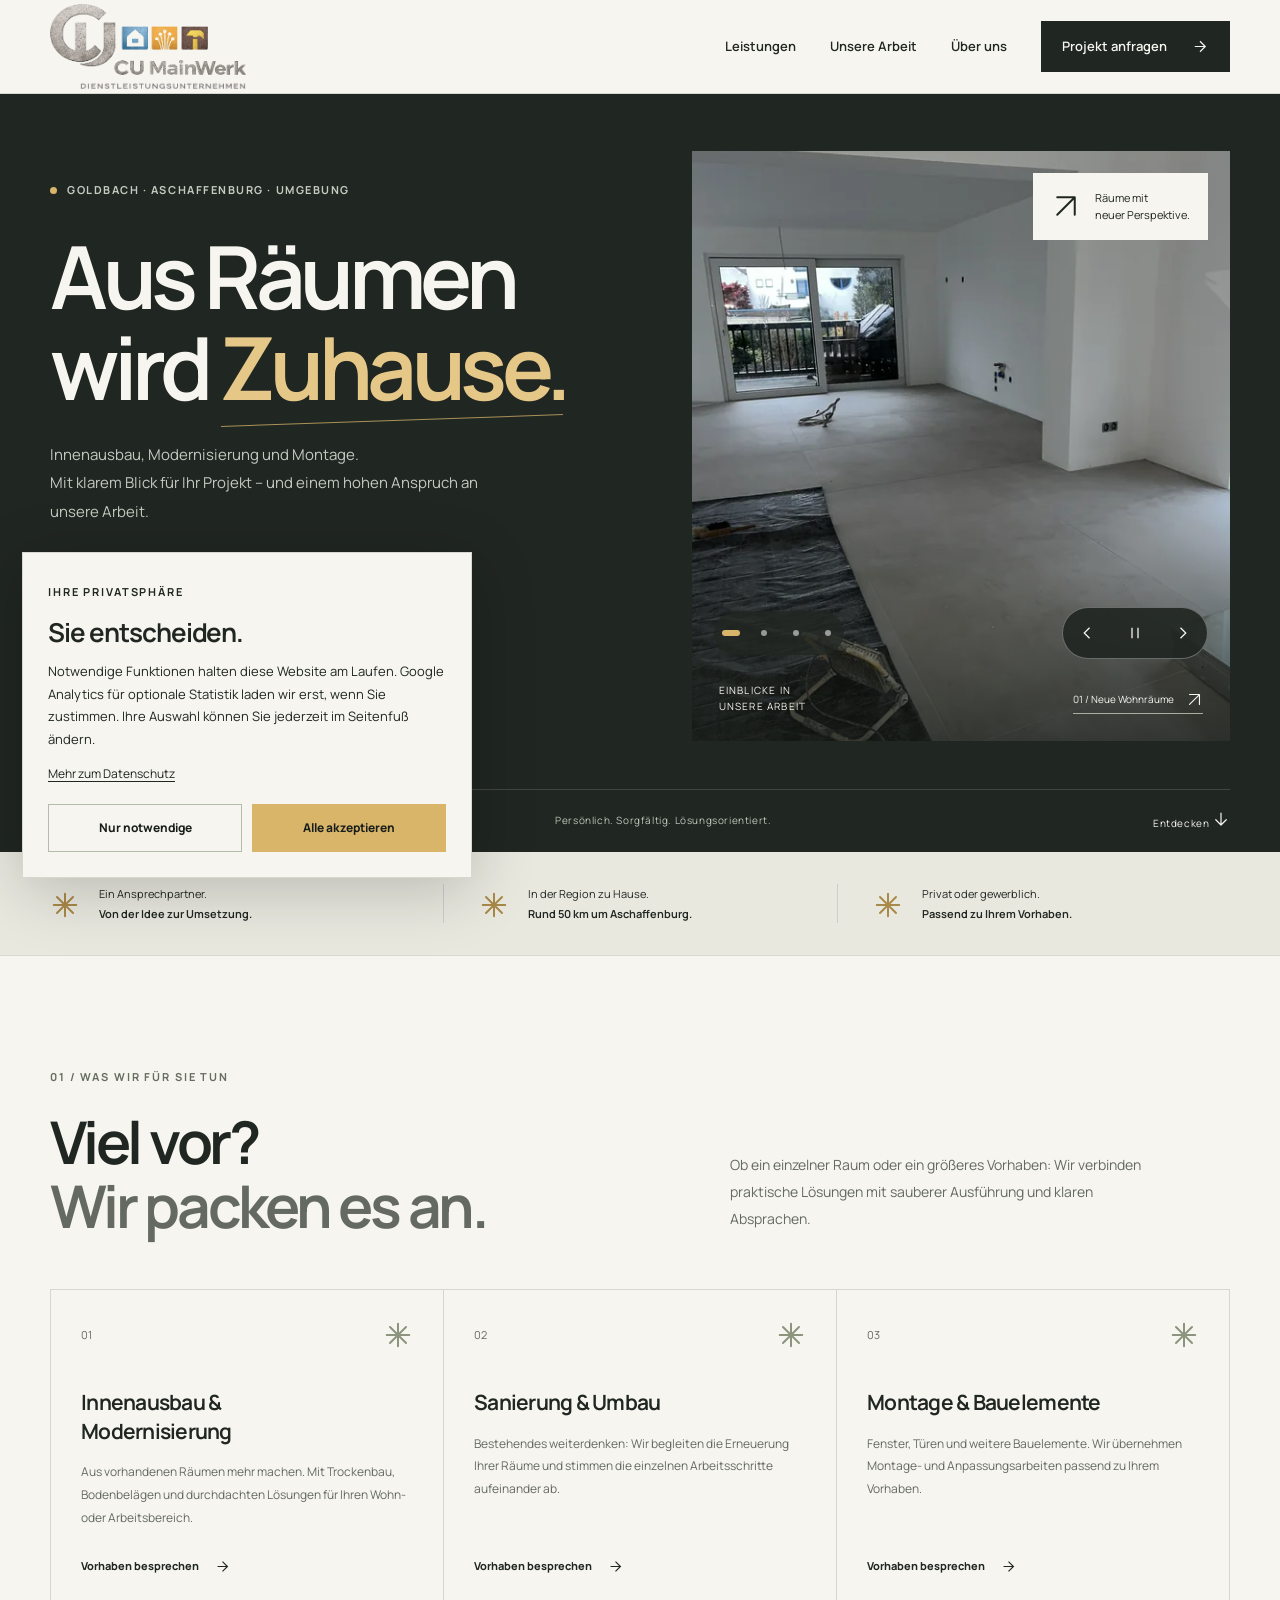
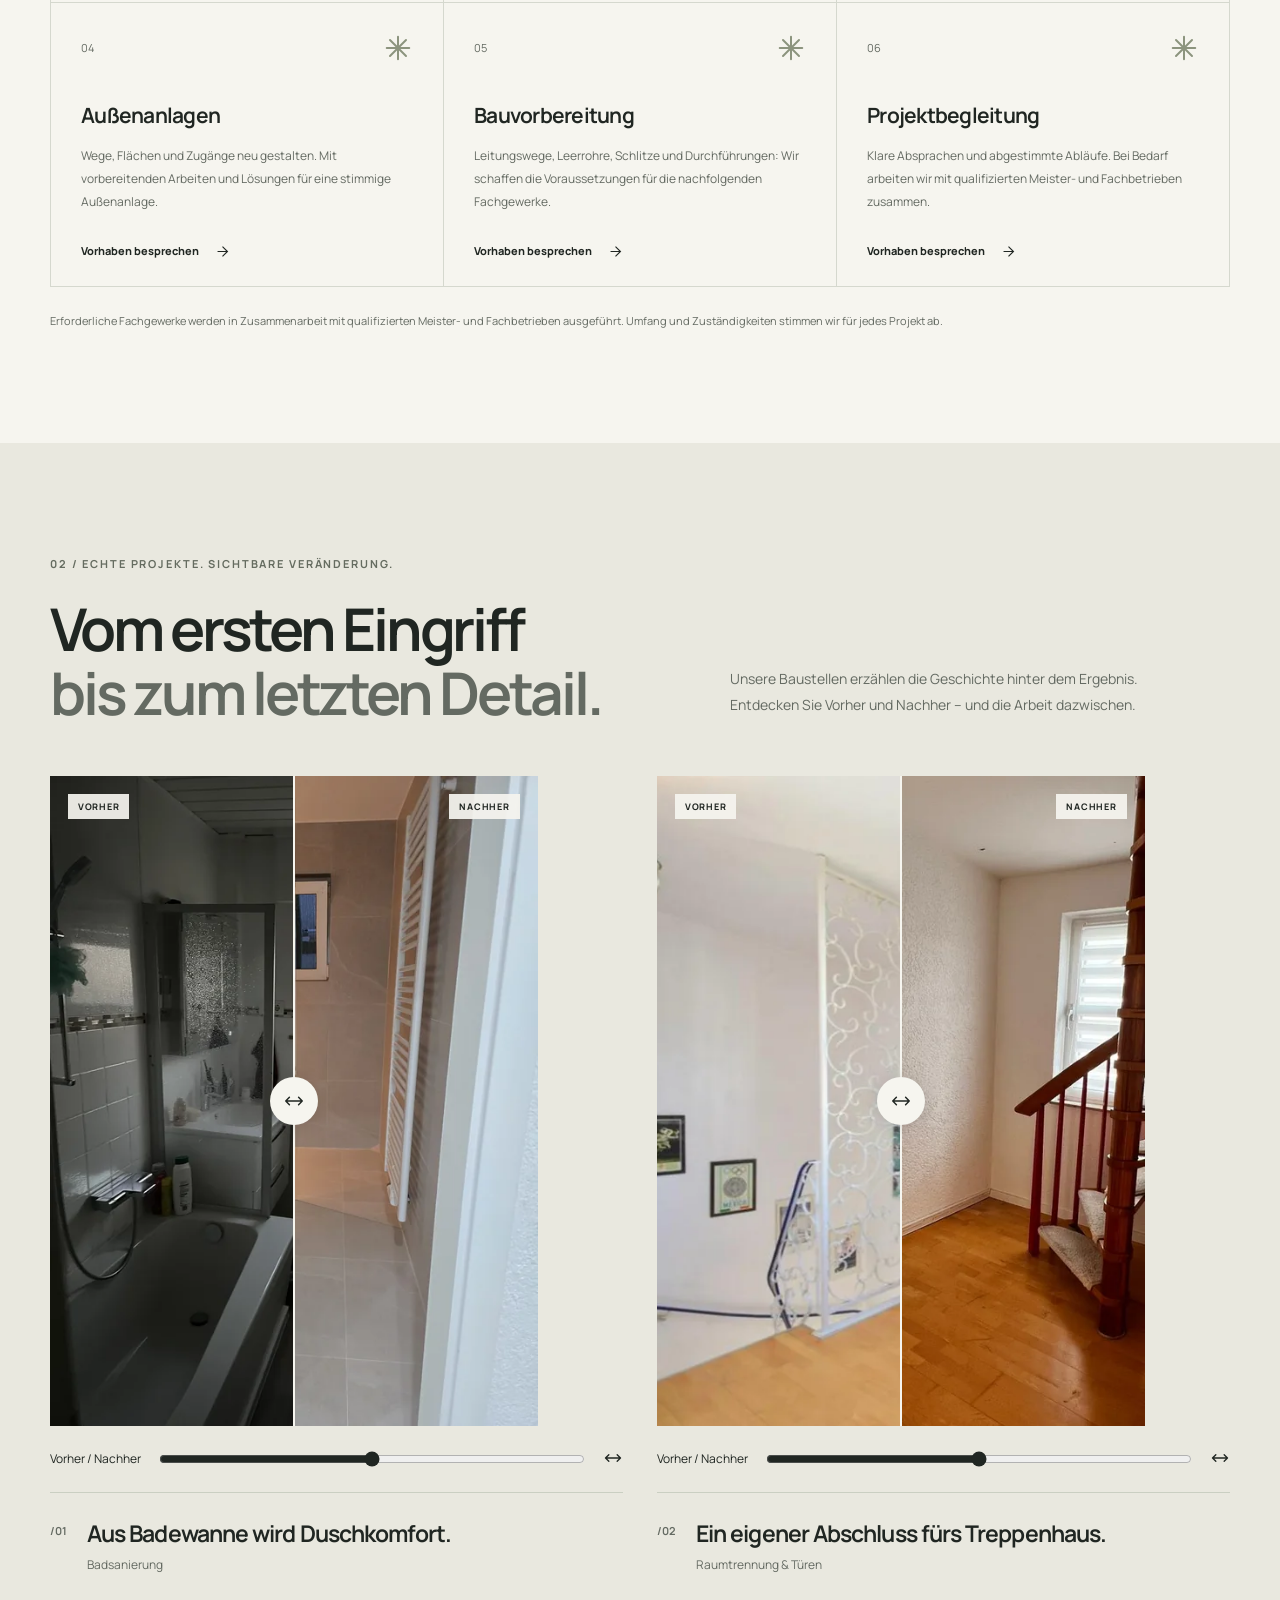
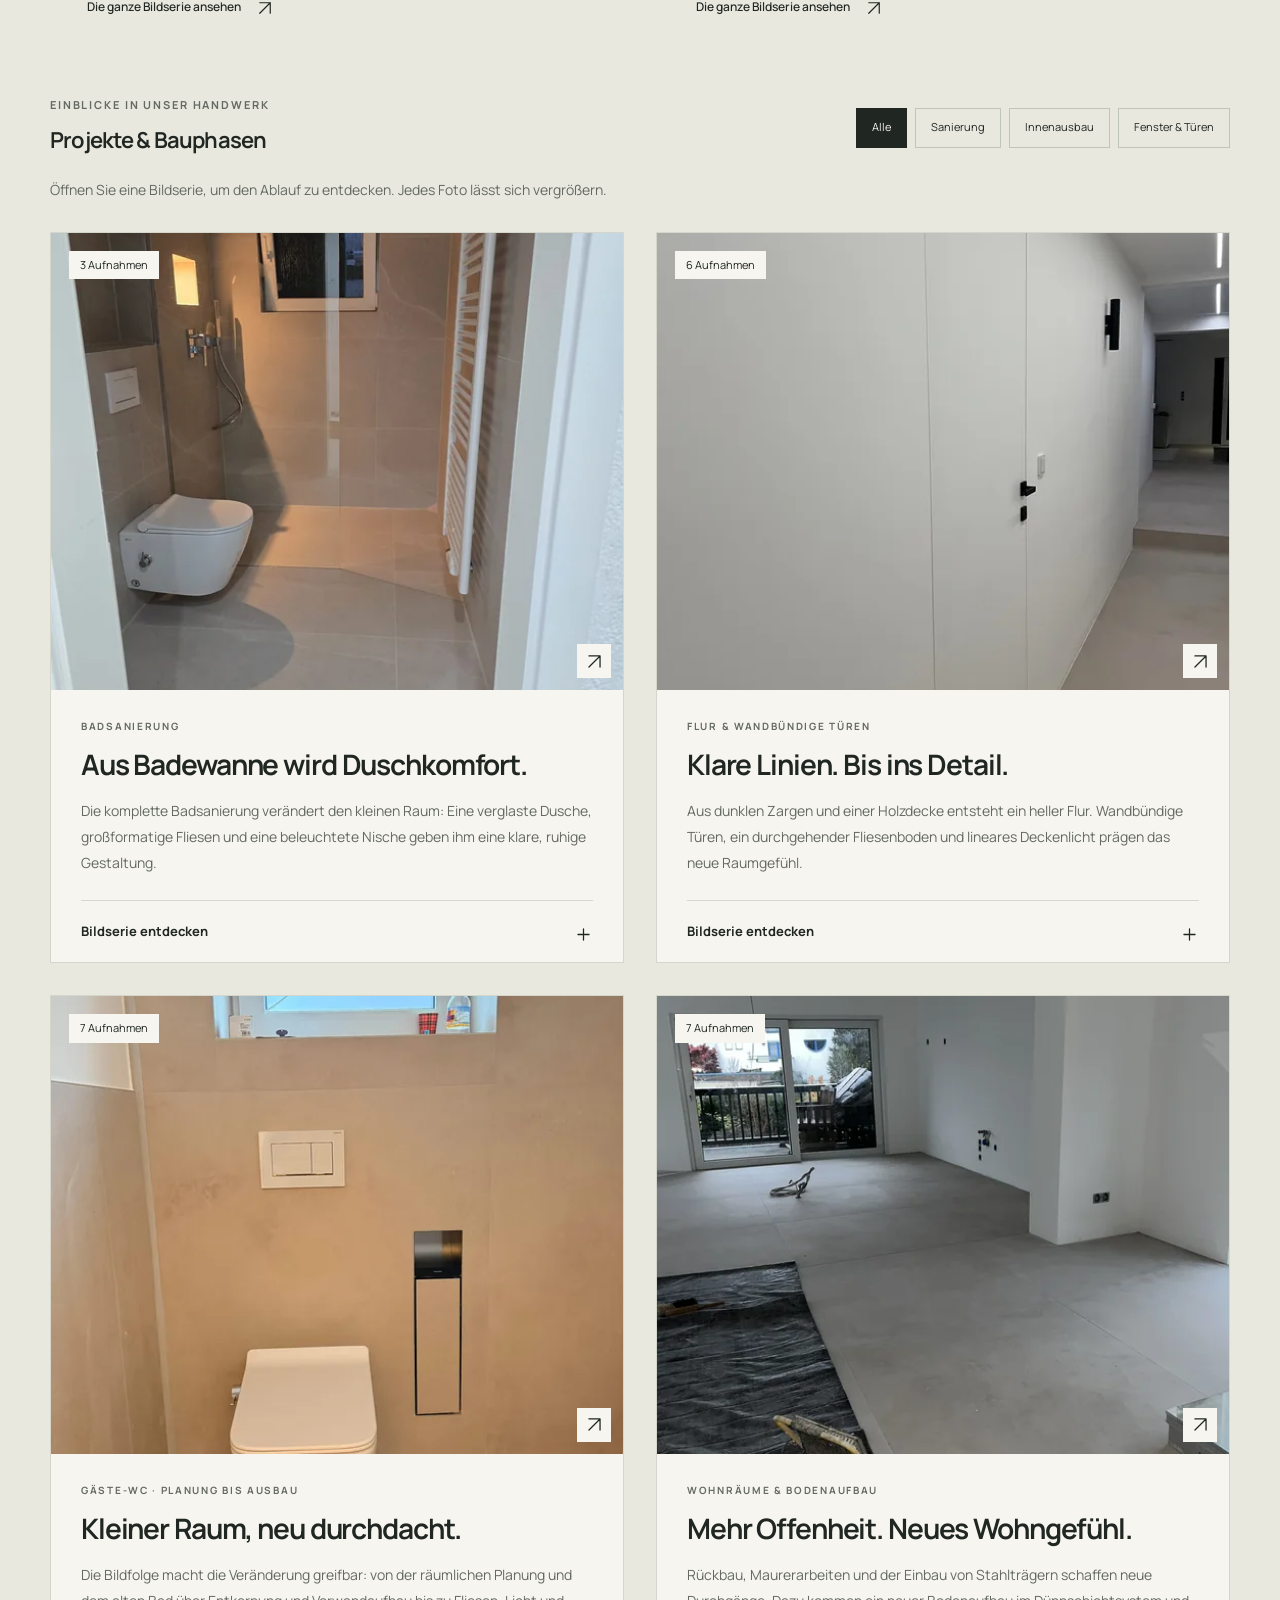
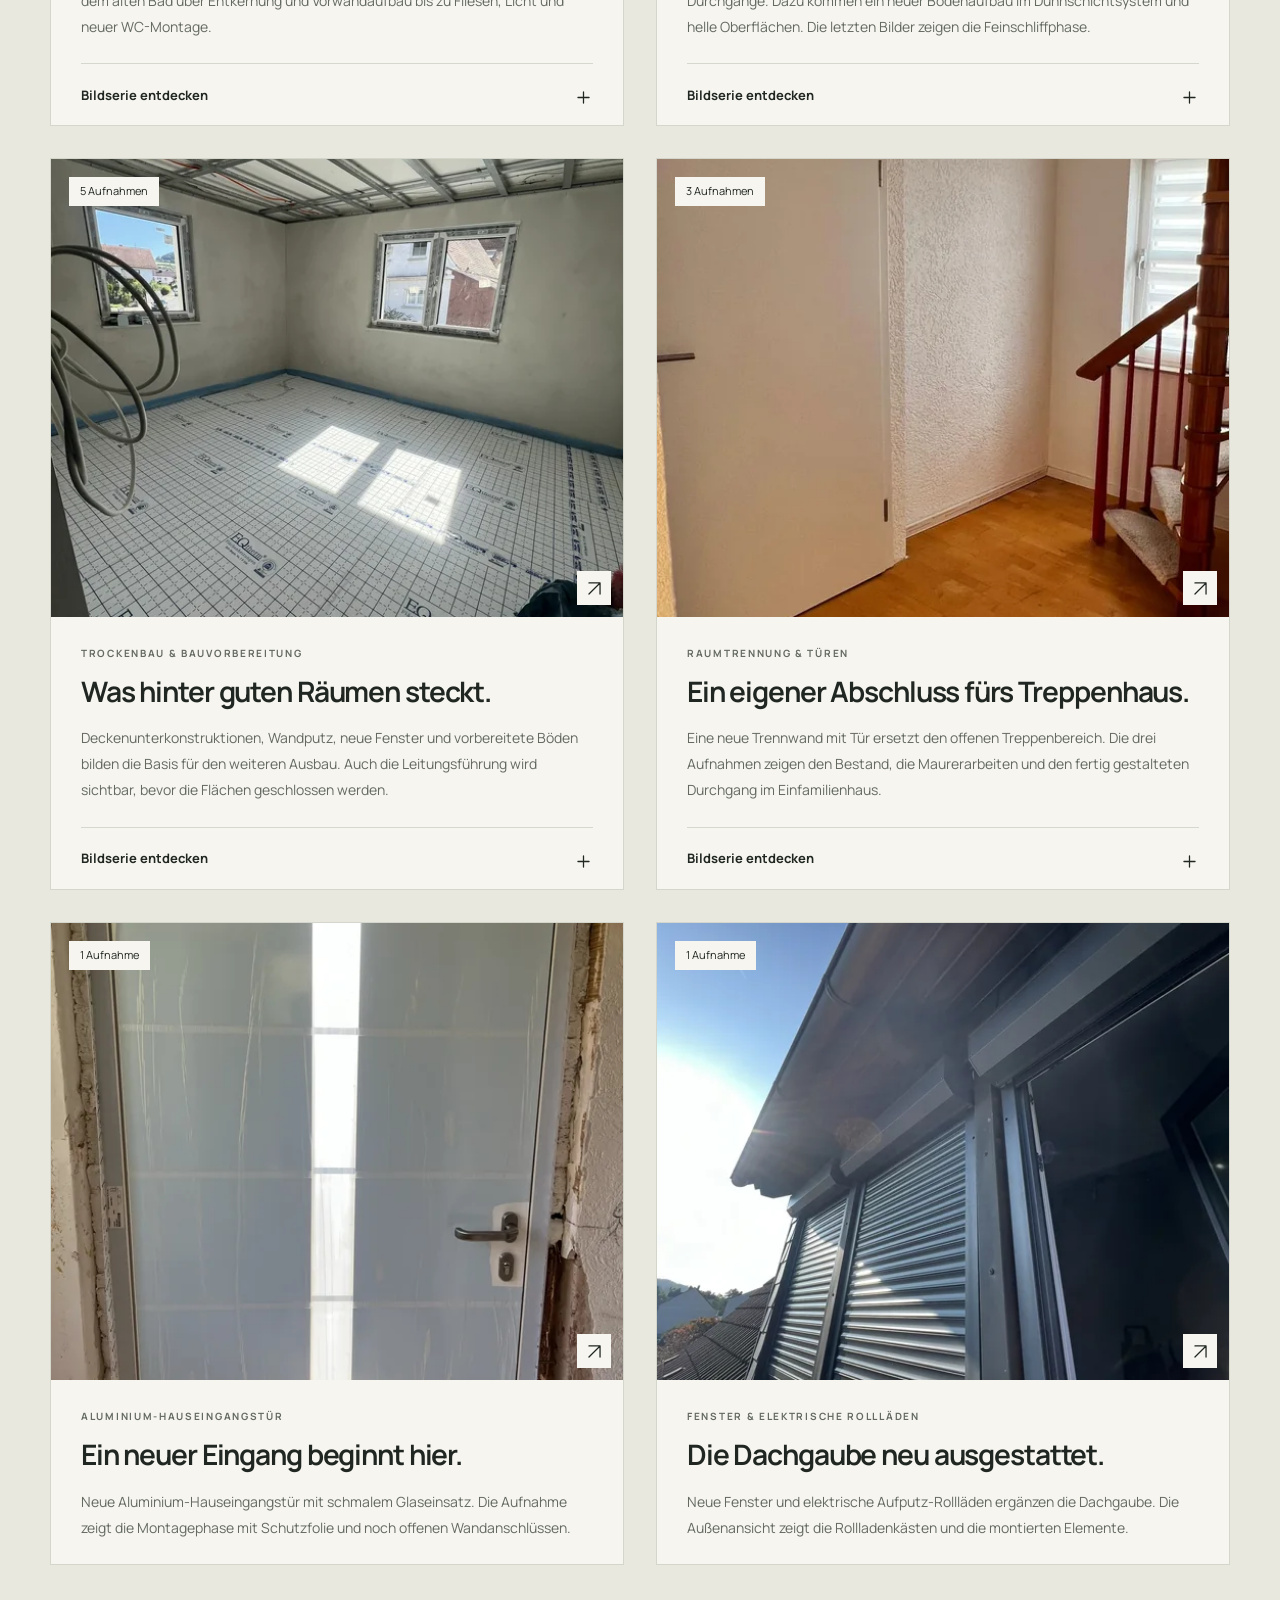
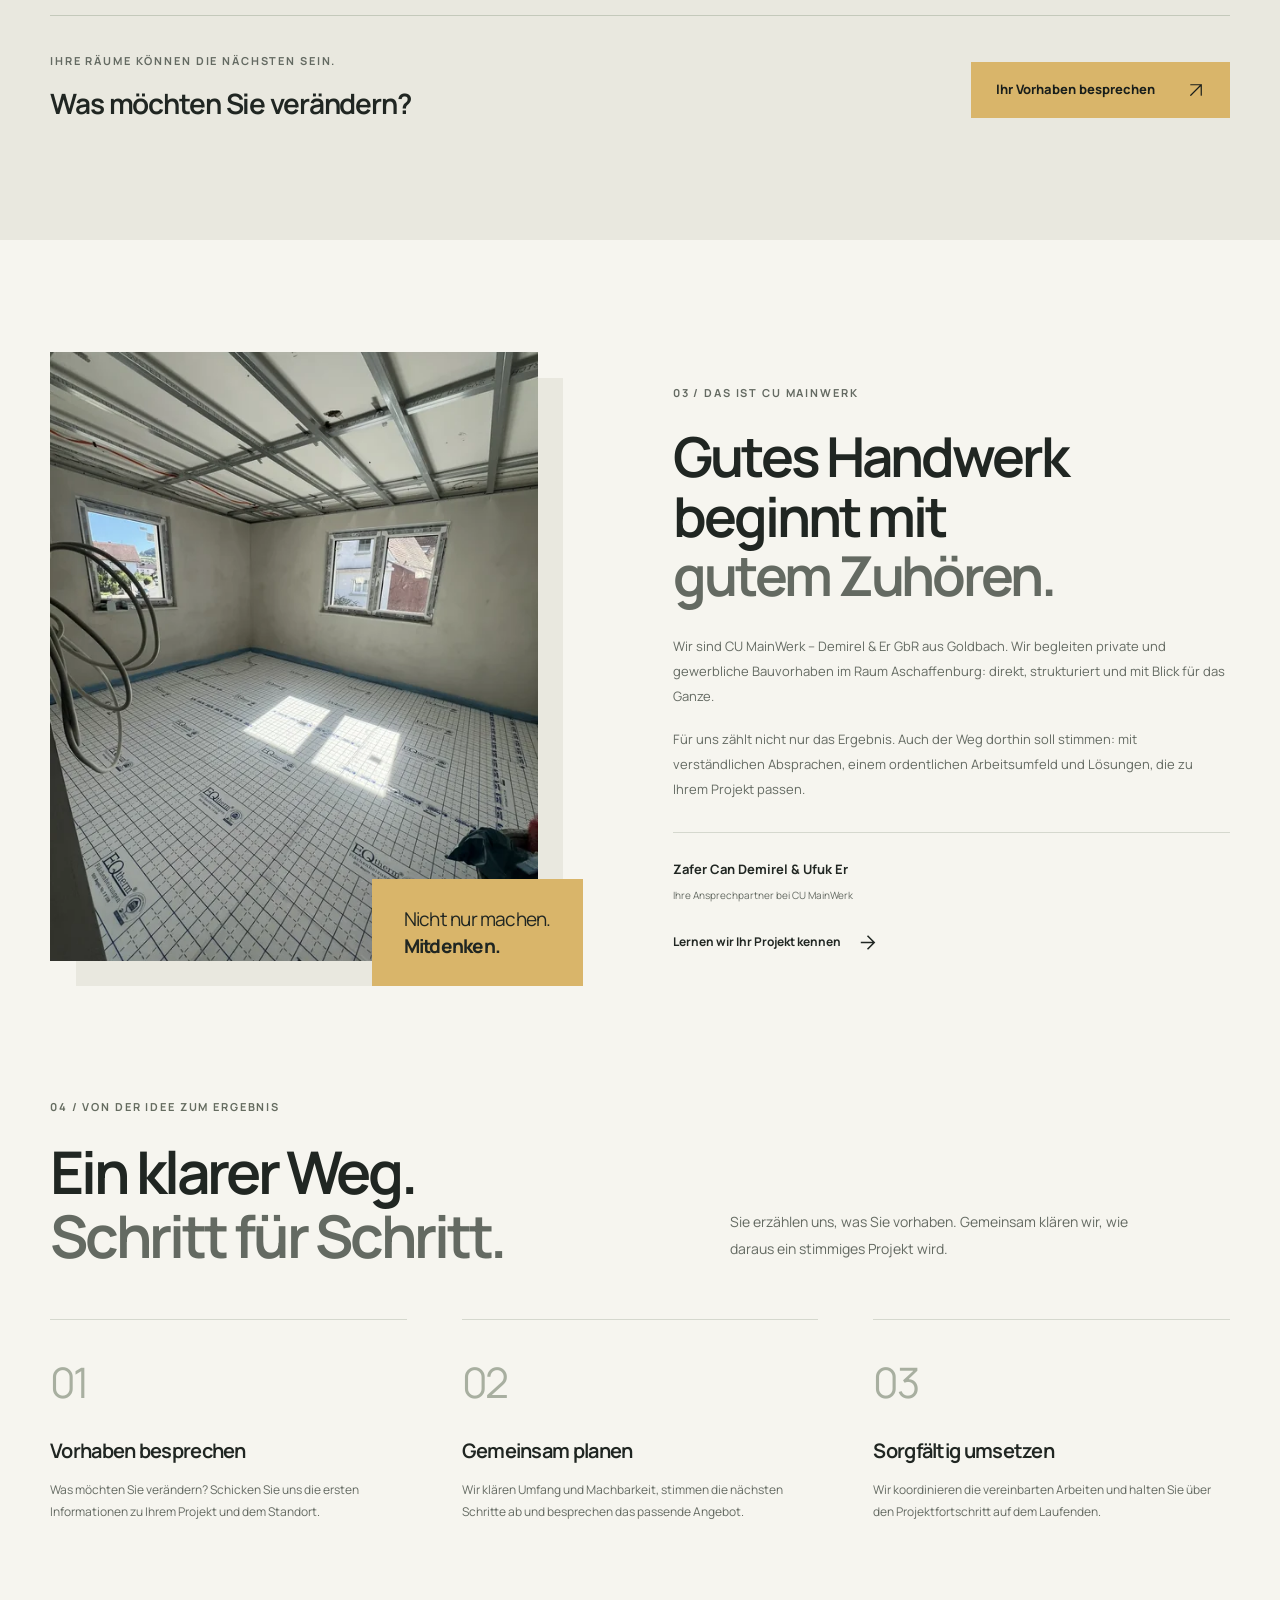
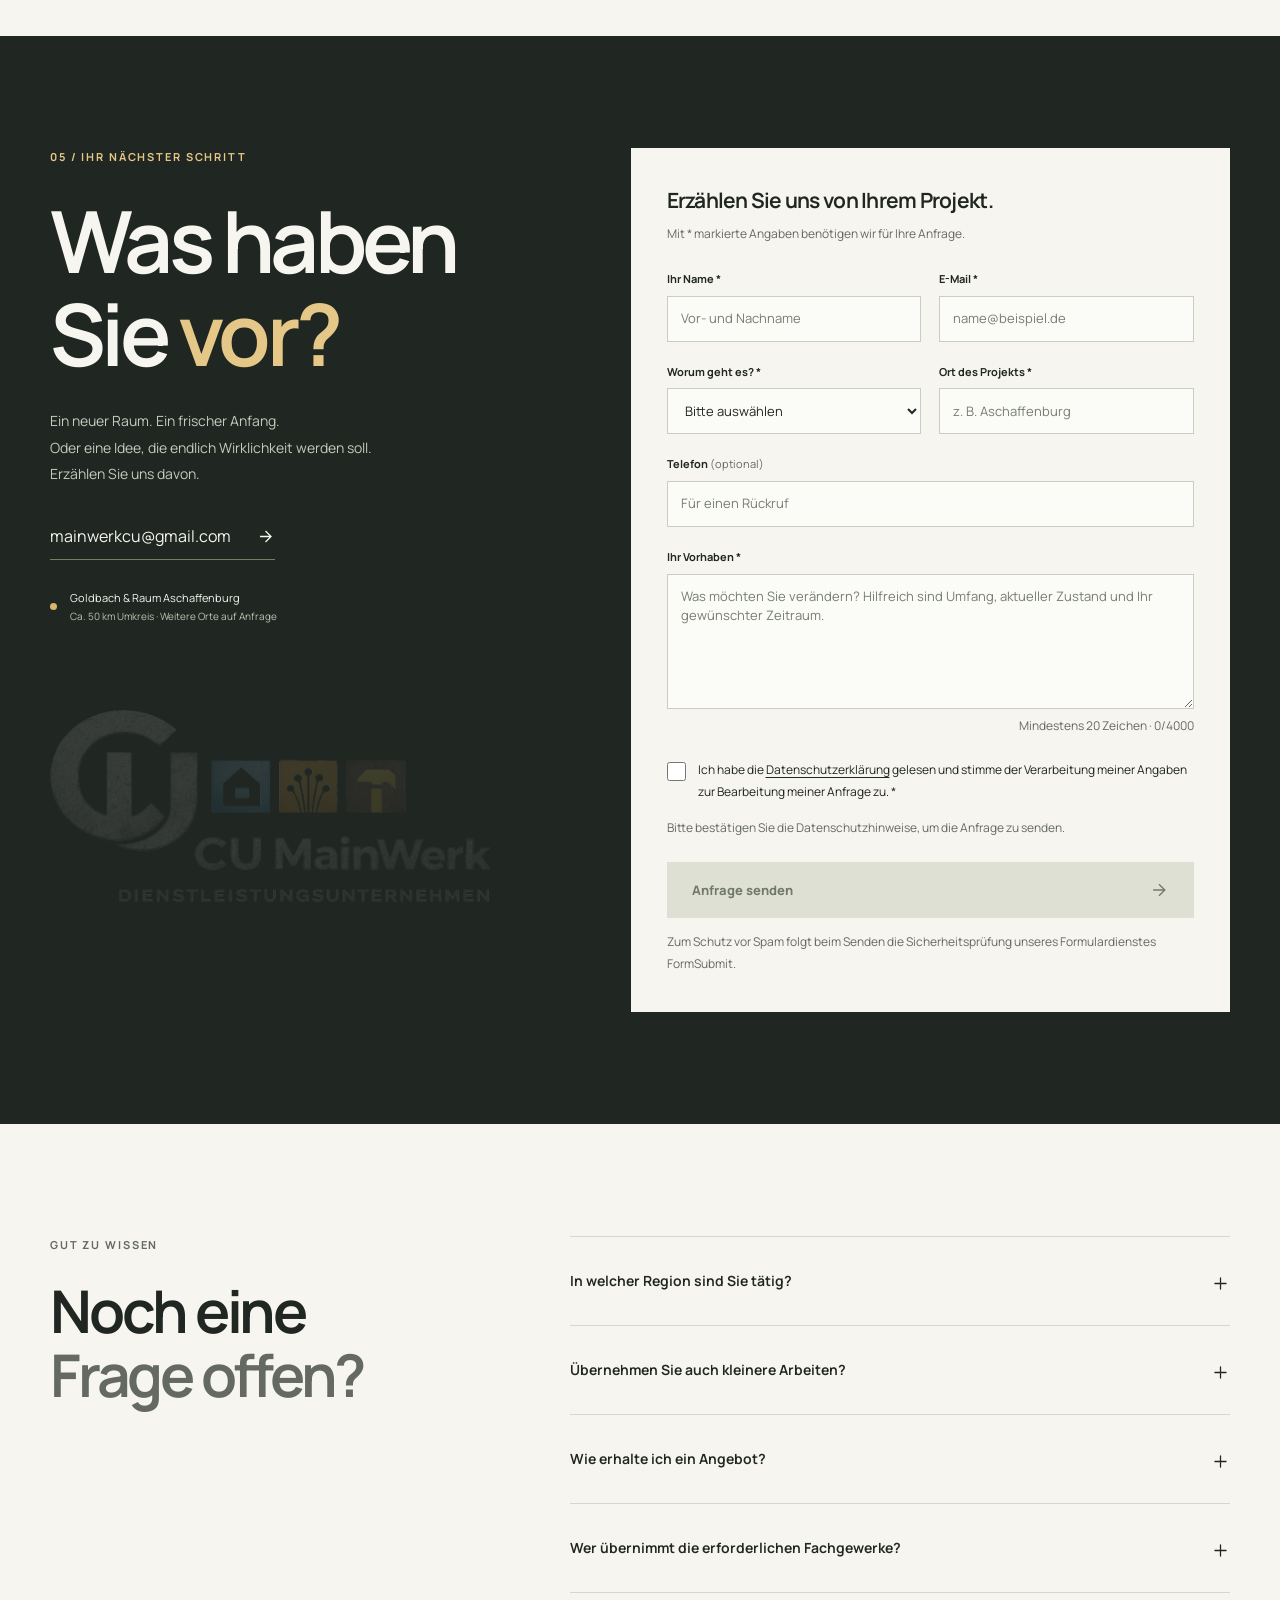
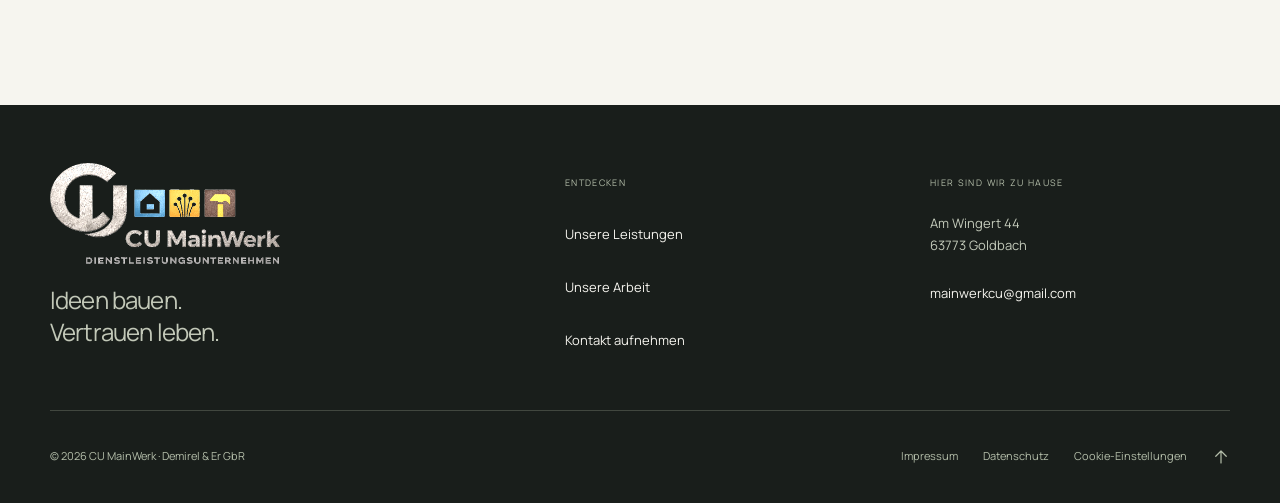
==== commit c0e299cb: "Use room photos and branded sharing preview with new favicon" ====
--- a/index.html
+++ b/index.html
@@ -1,20 +1,20 @@
-<!DOCTYPE html>
-
-<html lang="de"><head><meta charset="utf-8"/><meta content="width=device-width, initial-scale=1" name="viewport"/><meta content="#202622" name="theme-color"/>
-<title>CU MainWerk | Innenausbau &amp; Modernisierung in Aschaffenburg</title><meta content="Innenausbau, Sanierung, Montage und Bauunterstützung in Goldbach, Aschaffenburg und Umgebung. Entdecken Sie unsere Arbeit und erzählen Sie uns von Ihrem Projekt." name="description"/><meta content="index, follow" name="robots"/>
-<link href="https://cu-mainwerk.de/" rel="canonical"/>
-<meta content="website" property="og:type"/><meta content="de_DE" property="og:locale"/><meta content="CU MainWerk | Innenausbau &amp; Modernisierung in Aschaffenburg" property="og:title"/><meta content="Innenausbau, Sanierung, Montage und Bauunterstützung in Goldbach, Aschaffenburg und Umgebung. Entdecken Sie unsere Arbeit und erzählen Sie uns von Ihrem Projekt." property="og:description"/><meta content="https://cu-mainwerk.de/" property="og:url"/><meta content="https://cu-mainwerk.de/images/projekte/flur-wandbuendige-tueren-06-detail-wandbuendige-tuer-1200.webp" property="og:image"/>
-<link as="font" crossorigin="" href="assets/fonts/manrope-variable.ttf" rel="preload" type="font/ttf"/><link href="style.css?v=20260915-slideshow" rel="stylesheet"/><script defer="" src="script.js?v=20260915-slideshow"></script><noscript><style>.menu-toggle,[data-cookie-settings]{display:none!important}@media(max-width:900px){.site-header{height:auto;position:relative}.header-row{flex-wrap:wrap;padding-block:10px}.main-nav{display:flex;position:static;flex-wrap:wrap;padding:0;box-shadow:none;max-height:none}}</style></noscript><link href="assets/icons/favicon.svg" rel="icon" type="image/svg+xml"/><link href="assets/icons/favicon-48.png" rel="icon" sizes="48x48" type="image/png"/><link href="assets/icons/icon-192.png" rel="icon" sizes="192x192" type="image/png"/><link href="assets/icons/apple-touch-icon.png" rel="apple-touch-icon" sizes="180x180"/></head><body>
-<a class="skip-link" href="#inhalt">Zum Inhalt springen</a><header class="site-header"><div class="shell header-row"><a aria-label="CU MainWerk – Startseite" class="brand" href="#start"><img alt="CU MainWerk" height="386" src="images/brand/cu-mainwerk-transparent.webp" width="886"/></a>
-<button aria-controls="main-nav" aria-expanded="false" class="menu-toggle" type="button"><span>Menü</span><span aria-hidden="true" class="menu-lines"></span></button>
-<nav aria-label="Hauptnavigation" class="main-nav" id="main-nav"><a href="#leistungen">Leistungen</a><a href="#referenzen">Unsere Arbeit</a><a href="#ueber-uns">Über uns</a><a class="nav-cta" href="#kontakt">Projekt anfragen <svg aria-hidden="true" fill="none" stroke="currentColor" stroke-width="1.6" viewBox="0 0 24 24"><path d="M5 12h14M12 5l7 7-7 7"></path></svg></a></nav></div></header>
-<main id="inhalt"><section class="hero" id="start"><div class="shell hero-grid"><div class="hero-copy"><p class="eyebrow"><span class="status-dot"></span> Goldbach · Aschaffenburg · Umgebung</p><h1>Aus Räumen<br/>wird <span>Zuhause.</span></h1><p class="hero-description">Innenausbau, Modernisierung und Montage.<br/>Mit klarem Blick für Ihr Projekt – und einem hohen Anspruch an unsere Arbeit.</p><div class="hero-actions"><a class="button" href="#kontakt">Ihr Projekt beginnt hier <svg aria-hidden="true" fill="none" stroke="currentColor" stroke-width="1.6" viewBox="0 0 24 24"><path d="M5 12h14M12 5l7 7-7 7"></path></svg></a><a class="quiet-link" href="#referenzen">Unsere Arbeit entdecken <span aria-hidden="true"><svg aria-hidden="true" class="ui-icon icon-arrow-down-left" fill="none" focusable="false" stroke="currentColor" stroke-linecap="round" stroke-linejoin="round" stroke-width="1.6" viewBox="0 0 24 24"><path d="M19 5L5 19M5 5v14h14"></path></svg></span></a></div><div class="hero-signature"><span>CU</span><p>Ihr Projekt.<br/><strong>Unser Handwerk.</strong></p></div></div><div aria-label="Einblicke in unsere Projekte" aria-roledescription="Karussell" class="hero-visual" data-slideshow="" role="region"><img alt="Wandbündige weiße Tür mit schwarzen Beschlägen im modernisierten Flur" aria-hidden="false" class="hero-photo hero-slide is-active" data-title="Wandbündige Türen" decoding="async" fetchpriority="high" height="1600" loading="eager" sizes="(max-width:700px) 92vw, (max-width:1100px) 45vw, 560px" src="images/projekte/flur-wandbuendige-tueren-06-detail-wandbuendige-tuer-1200.webp" srcset="images/projekte/flur-wandbuendige-tueren-06-detail-wandbuendige-tuer-560.webp 560w, images/projekte/flur-wandbuendige-tueren-06-detail-wandbuendige-tuer-1200.webp 1200w" width="1200"/><img alt="Der neue Duschbereich mit Glasabtrennung, Regendusche und schlankem Heizkörper." aria-hidden="true" class="hero-photo hero-slide" data-src="images/projekte/badsanierung-komplett-nachher-1200.webp" data-srcset="images/projekte/badsanierung-komplett-nachher-560.webp 560w, images/projekte/badsanierung-komplett-nachher-1200.webp 1200w" data-title="Badsanierung" decoding="async" fetchpriority="low" height="1600" loading="eager" sizes="(max-width:700px) 92vw, (max-width:1100px) 45vw, 560px" width="1200"/><img alt="Neu montiertes WC mit Betätigungsplatte und wandintegriertem Zubehörmodul." aria-hidden="true" class="hero-photo hero-slide" data-src="images/projekte/gaeste-wc-sanierung-06-neuaufbau-wc-1200.webp" data-srcset="images/projekte/gaeste-wc-sanierung-06-neuaufbau-wc-560.webp 560w, images/projekte/gaeste-wc-sanierung-06-neuaufbau-wc-1200.webp 1200w" data-title="Gäste-WC" decoding="async" fetchpriority="low" height="1600" loading="eager" sizes="(max-width:700px) 92vw, (max-width:1100px) 45vw, 560px" width="1200"/><img alt="Helle Wände und großformatige Bodenfliesen im neu geöffneten Wohnbereich." aria-hidden="true" class="hero-photo hero-slide" data-src="images/projekte/wohnraeume-feinschliff-01-wohnraum-boden-wand-1200.webp" data-srcset="images/projekte/wohnraeume-feinschliff-01-wohnraum-boden-wand-560.webp 560w, images/projekte/wohnraeume-feinschliff-01-wohnraum-boden-wand-1200.webp 1200w" data-title="Neue Wohnräume" decoding="async" fetchpriority="low" height="1600" loading="eager" sizes="(max-width:700px) 92vw, (max-width:1100px) 45vw, 560px" width="1200"/><div class="photo-corner"><span aria-hidden="true" class="corner-mark"><svg aria-hidden="true" class="ui-icon icon-arrow-up-right" fill="none" focusable="false" stroke="currentColor" stroke-linecap="round" stroke-linejoin="round" stroke-width="1.6" viewBox="0 0 24 24"><path d="M5 19L19 5M5 5h14v14"></path></svg></span><span>Räume mit<br/>neuer Perspektive.</span></div><a class="hero-image-caption" href="#referenzen"><span>Einblicke in unsere Arbeit</span><span><span data-slide-caption="">01 / Wandbündige Türen</span><svg aria-hidden="true" class="ui-icon icon-arrow-up-right" fill="none" focusable="false" stroke="currentColor" stroke-linecap="round" stroke-linejoin="round" stroke-width="1.6" viewBox="0 0 24 24"><path d="M5 19L19 5M5 5h14v14"></path></svg></span></a><div class="slideshow-controls" hidden=""><div aria-label="Bild auswählen" class="slideshow-dots" role="group"><button aria-current="true" aria-label="Bild 1: Wandbündige Türen" data-slide="0" type="button"><span></span></button><button aria-current="false" aria-label="Bild 2: Badsanierung" data-slide="1" type="button"><span></span></button><button aria-current="false" aria-label="Bild 3: Gäste-WC" data-slide="2" type="button"><span></span></button><button aria-current="false" aria-label="Bild 4: Neue Wohnräume" data-slide="3" type="button"><span></span></button></div><div class="slideshow-buttons"><button aria-label="Vorheriges Bild" data-slide-prev="" type="button"><svg aria-hidden="true" class="ui-icon" fill="none" focusable="false" stroke="currentColor" stroke-width="1.7" viewBox="0 0 24 24"><path d="M14 5l-7 7 7 7"></path></svg></button><button aria-label="Slideshow pausieren" aria-pressed="true" data-slide-toggle="" type="button"><span data-pause-icon=""><svg aria-hidden="true" class="ui-icon" fill="none" focusable="false" stroke="currentColor" stroke-width="1.7" viewBox="0 0 24 24"><path d="M8 5v14M16 5v14"></path></svg></span><span data-play-icon="" hidden=""><svg aria-hidden="true" class="ui-icon" fill="none" focusable="false" stroke="currentColor" stroke-width="1.7" viewBox="0 0 24 24"><path d="M8 4l12 8-12 8Z"></path></svg></span></button><button aria-label="Nächstes Bild" data-slide-next="" type="button"><svg aria-hidden="true" class="ui-icon" fill="none" focusable="false" stroke="currentColor" stroke-width="1.7" viewBox="0 0 24 24"><path d="M10 5l7 7-7 7"></path></svg></button></div></div></div></div><div class="shell hero-bottom"><span>Qualität vor Quantität.</span><span>Persönlich. Sorgfältig. Lösungsorientiert.</span><a aria-label="Leistungen entdecken" href="#leistungen">Entdecken <svg aria-hidden="true" class="ui-icon icon-arrow-down" fill="none" focusable="false" stroke="currentColor" stroke-linecap="round" stroke-linejoin="round" stroke-width="1.6" viewBox="0 0 24 24"><path d="M12 4v16M5 13l7 7 7-7"></path></svg></a></div></section>
-<section aria-label="Unser Anspruch" class="trust-strip"><div class="shell trust-grid"><p><span aria-hidden="true" class="tiny-mark"><svg aria-hidden="true" class="ui-icon icon-spark" fill="none" focusable="false" stroke="currentColor" stroke-linecap="round" stroke-linejoin="round" stroke-width="1.6" viewBox="0 0 24 24"><path d="M12 3v18M3 12h18M5.6 5.6l12.8 12.8M5.6 18.4L18.4 5.6"></path></svg></span><span>Ein Ansprechpartner.<br/><strong>Von der Idee zur Umsetzung.</strong></span></p><p><span aria-hidden="true" class="tiny-mark"><svg aria-hidden="true" class="ui-icon icon-spark" fill="none" focusable="false" stroke="currentColor" stroke-linecap="round" stroke-linejoin="round" stroke-width="1.6" viewBox="0 0 24 24"><path d="M12 3v18M3 12h18M5.6 5.6l12.8 12.8M5.6 18.4L18.4 5.6"></path></svg></span><span>In der Region zu Hause.<br/><strong>Rund 50 km um Aschaffenburg.</strong></span></p><p><span aria-hidden="true" class="tiny-mark"><svg aria-hidden="true" class="ui-icon icon-spark" fill="none" focusable="false" stroke="currentColor" stroke-linecap="round" stroke-linejoin="round" stroke-width="1.6" viewBox="0 0 24 24"><path d="M12 3v18M3 12h18M5.6 5.6l12.8 12.8M5.6 18.4L18.4 5.6"></path></svg></span><span>Privat oder gewerblich.<br/><strong>Passend zu Ihrem Vorhaben.</strong></span></p></div></section>
-<section class="section services-section" id="leistungen"><div class="shell"><div class="section-head"><div><p class="eyebrow">01 / Was wir für Sie tun</p><h2>Viel vor?<br/><span>Wir packen es an.</span></h2></div><p>Ob ein einzelner Raum oder ein größeres Vorhaben: Wir verbinden praktische Lösungen mit sauberer Ausführung und klaren Absprachen.</p></div><div class="services-grid"><article class="service"><div class="service-top"><span>01</span><span aria-hidden="true" class="tiny-mark"><svg aria-hidden="true" class="ui-icon icon-spark" fill="none" focusable="false" stroke="currentColor" stroke-linecap="round" stroke-linejoin="round" stroke-width="1.6" viewBox="0 0 24 24"><path d="M12 3v18M3 12h18M5.6 5.6l12.8 12.8M5.6 18.4L18.4 5.6"></path></svg></span></div><h3>Innenausbau &amp; Modernisierung</h3><p>Aus vorhandenen Räumen mehr machen. Mit Trockenbau, Bodenbelägen und durchdachten Lösungen für Ihren Wohn- oder Arbeitsbereich.</p><a data-service="Innenausbau" href="#kontakt">Vorhaben besprechen <svg aria-hidden="true" fill="none" stroke="currentColor" stroke-width="1.6" viewBox="0 0 24 24"><path d="M5 12h14M12 5l7 7-7 7"></path></svg></a></article><article class="service"><div class="service-top"><span>02</span><span aria-hidden="true" class="tiny-mark"><svg aria-hidden="true" class="ui-icon icon-spark" fill="none" focusable="false" stroke="currentColor" stroke-linecap="round" stroke-linejoin="round" stroke-width="1.6" viewBox="0 0 24 24"><path d="M12 3v18M3 12h18M5.6 5.6l12.8 12.8M5.6 18.4L18.4 5.6"></path></svg></span></div><h3>Sanierung &amp; Umbau</h3><p>Bestehendes weiterdenken: Wir begleiten die Erneuerung Ihrer Räume und stimmen die einzelnen Arbeitsschritte aufeinander ab.</p><a data-service="Sanierungsprojekt" href="#kontakt">Vorhaben besprechen <svg aria-hidden="true" fill="none" stroke="currentColor" stroke-width="1.6" viewBox="0 0 24 24"><path d="M5 12h14M12 5l7 7-7 7"></path></svg></a></article><article class="service"><div class="service-top"><span>03</span><span aria-hidden="true" class="tiny-mark"><svg aria-hidden="true" class="ui-icon icon-spark" fill="none" focusable="false" stroke="currentColor" stroke-linecap="round" stroke-linejoin="round" stroke-width="1.6" viewBox="0 0 24 24"><path d="M12 3v18M3 12h18M5.6 5.6l12.8 12.8M5.6 18.4L18.4 5.6"></path></svg></span></div><h3>Montage &amp; Bauelemente</h3><p>Fenster, Türen und weitere Bauelemente. Wir übernehmen Montage- und Anpassungsarbeiten passend zu Ihrem Vorhaben.</p><a data-service="Fenster / Türen / Tore" href="#kontakt">Vorhaben besprechen <svg aria-hidden="true" fill="none" stroke="currentColor" stroke-width="1.6" viewBox="0 0 24 24"><path d="M5 12h14M12 5l7 7-7 7"></path></svg></a></article><article class="service"><div class="service-top"><span>04</span><span aria-hidden="true" class="tiny-mark"><svg aria-hidden="true" class="ui-icon icon-spark" fill="none" focusable="false" stroke="currentColor" stroke-linecap="round" stroke-linejoin="round" stroke-width="1.6" viewBox="0 0 24 24"><path d="M12 3v18M3 12h18M5.6 5.6l12.8 12.8M5.6 18.4L18.4 5.6"></path></svg></span></div><h3>Außenanlagen</h3><p>Wege, Flächen und Zugänge neu gestalten. Mit vorbereitenden Arbeiten und Lösungen für eine stimmige Außenanlage.</p><a data-service="Außenanlage" href="#kontakt">Vorhaben besprechen <svg aria-hidden="true" fill="none" stroke="currentColor" stroke-width="1.6" viewBox="0 0 24 24"><path d="M5 12h14M12 5l7 7-7 7"></path></svg></a></article><article class="service"><div class="service-top"><span>05</span><span aria-hidden="true" class="tiny-mark"><svg aria-hidden="true" class="ui-icon icon-spark" fill="none" focusable="false" stroke="currentColor" stroke-linecap="round" stroke-linejoin="round" stroke-width="1.6" viewBox="0 0 24 24"><path d="M12 3v18M3 12h18M5.6 5.6l12.8 12.8M5.6 18.4L18.4 5.6"></path></svg></span></div><h3>Bauvorbereitung</h3><p>Leitungswege, Leerrohre, Schlitze und Durchführungen: Wir schaffen die Voraussetzungen für die nachfolgenden Fachgewerke.</p><a data-service="Kabel- / Leerrohrverlegung" href="#kontakt">Vorhaben besprechen <svg aria-hidden="true" fill="none" stroke="currentColor" stroke-width="1.6" viewBox="0 0 24 24"><path d="M5 12h14M12 5l7 7-7 7"></path></svg></a></article><article class="service"><div class="service-top"><span>06</span><span aria-hidden="true" class="tiny-mark"><svg aria-hidden="true" class="ui-icon icon-spark" fill="none" focusable="false" stroke="currentColor" stroke-linecap="round" stroke-linejoin="round" stroke-width="1.6" viewBox="0 0 24 24"><path d="M12 3v18M3 12h18M5.6 5.6l12.8 12.8M5.6 18.4L18.4 5.6"></path></svg></span></div><h3>Projektbegleitung</h3><p>Klare Absprachen und abgestimmte Abläufe. Bei Bedarf arbeiten wir mit qualifizierten Meister- und Fachbetrieben zusammen.</p><a data-service="Projektbegleitung" href="#kontakt">Vorhaben besprechen <svg aria-hidden="true" fill="none" stroke="currentColor" stroke-width="1.6" viewBox="0 0 24 24"><path d="M5 12h14M12 5l7 7-7 7"></path></svg></a></article></div><p class="trade-note">Erforderliche Fachgewerke werden in Zusammenarbeit mit qualifizierten Meister- und Fachbetrieben ausgeführt. Umfang und Zuständigkeiten stimmen wir für jedes Projekt ab.</p></div></section>
-<section class="section projects-section" id="referenzen"><div class="shell"><div class="section-head"><div><p class="eyebrow">02 / Echte Projekte. Sichtbare Veränderung.</p><h2>Vom ersten Eingriff<br/><span>bis zum letzten Detail.</span></h2></div><p>Unsere Baustellen erzählen die Geschichte hinter dem Ergebnis. Entdecken Sie Vorher und Nachher – und die Arbeit dazwischen.</p></div><div class="comparison-grid"><article class="comparison-card"><div class="comparison" data-comparison="" style="--split:50%"><img alt="Der neue Duschbereich mit Glasabtrennung, Regendusche und schlankem Heizkörper." class="compare-after" decoding="async" height="1600" loading="lazy" sizes="(max-width:700px) 92vw, (max-width:1100px) 45vw, 560px" src="images/projekte/badsanierung-komplett-nachher-1200.webp" srcset="images/projekte/badsanierung-komplett-nachher-560.webp 560w, images/projekte/badsanierung-komplett-nachher-1200.webp 1200w" width="1200"/><img alt="Das ursprüngliche Bad mit Badewanne, Duschabtrennung und Heizkörper unter dem Fenster." class="compare-before" decoding="async" height="1600" loading="lazy" sizes="(max-width:700px) 92vw, (max-width:1100px) 45vw, 560px" src="images/projekte/badsanierung-komplett-vorher-1200.webp" srcset="images/projekte/badsanierung-komplett-vorher-560.webp 560w, images/projekte/badsanierung-komplett-vorher-1200.webp 1200w" width="1200"/><span class="image-label label-before">Vorher</span><span class="image-label label-after">Nachher</span><span aria-hidden="true" class="comparison-line"><span><svg aria-hidden="true" class="ui-icon icon-compare" fill="none" focusable="false" stroke="currentColor" stroke-linecap="round" stroke-linejoin="round" stroke-width="1.6" viewBox="0 0 24 24"><path d="M3 12h18M7 8l-4 4 4 4M17 8l4 4-4 4"></path></svg></span></span></div><div class="comparison-control"><label for="vergleich-bad">Vorher / Nachher</label><input aria-label="Vorher-Nachher-Vergleich: Badsanierung" data-comparison-range="" id="vergleich-bad" max="100" min="0" type="range" value="50"/><span aria-hidden="true"><svg aria-hidden="true" class="ui-icon icon-compare" fill="none" focusable="false" stroke="currentColor" stroke-linecap="round" stroke-linejoin="round" stroke-width="1.6" viewBox="0 0 24 24"><path d="M3 12h18M7 8l-4 4 4 4M17 8l4 4-4 4"></path></svg></span></div><div class="project-caption"><span class="project-no">/01</span><div><h3>Aus Badewanne wird Duschkomfort.</h3><p>Badsanierung</p><a class="quiet-link" data-open-project="bad" href="#projekt-bad">Die ganze Bildserie ansehen <svg aria-hidden="true" class="ui-icon icon-arrow-up-right" fill="none" focusable="false" stroke="currentColor" stroke-linecap="round" stroke-linejoin="round" stroke-width="1.6" viewBox="0 0 24 24"><path d="M5 19L19 5M5 5h14v14"></path></svg></a></div></div></article><article class="comparison-card"><div class="comparison" data-comparison="" style="--split:50%"><img alt="Weiße Tür und fertig bearbeitete Wand als neuer Abschluss zum Treppenbereich." class="compare-after" decoding="async" height="1600" loading="lazy" sizes="(max-width:700px) 92vw, (max-width:1100px) 45vw, 560px" src="images/projekte/treppenbereich-abtrennung-03-nachher-1200.webp" srcset="images/projekte/treppenbereich-abtrennung-03-nachher-560.webp 560w, images/projekte/treppenbereich-abtrennung-03-nachher-1200.webp 712w" width="712"/><img alt="Offener Treppenbereich mit dekorativem Raumteiler." class="compare-before" decoding="async" height="927" loading="lazy" sizes="(max-width:700px) 92vw, (max-width:1100px) 45vw, 560px" src="images/projekte/treppenbereich-abtrennung-01-vorher-1200.webp" srcset="images/projekte/treppenbereich-abtrennung-01-vorher-560.webp 560w, images/projekte/treppenbereich-abtrennung-01-vorher-1200.webp 750w" width="750"/><span class="image-label label-before">Vorher</span><span class="image-label label-after">Nachher</span><span aria-hidden="true" class="comparison-line"><span><svg aria-hidden="true" class="ui-icon icon-compare" fill="none" focusable="false" stroke="currentColor" stroke-linecap="round" stroke-linejoin="round" stroke-width="1.6" viewBox="0 0 24 24"><path d="M3 12h18M7 8l-4 4 4 4M17 8l4 4-4 4"></path></svg></span></span></div><div class="comparison-control"><label for="vergleich-treppenbereich">Vorher / Nachher</label><input aria-label="Vorher-Nachher-Vergleich: Raumtrennung &amp; Türen" data-comparison-range="" id="vergleich-treppenbereich" max="100" min="0" type="range" value="50"/><span aria-hidden="true"><svg aria-hidden="true" class="ui-icon icon-compare" fill="none" focusable="false" stroke="currentColor" stroke-linecap="round" stroke-linejoin="round" stroke-width="1.6" viewBox="0 0 24 24"><path d="M3 12h18M7 8l-4 4 4 4M17 8l4 4-4 4"></path></svg></span></div><div class="project-caption"><span class="project-no">/02</span><div><h3>Ein eigener Abschluss fürs Treppenhaus.</h3><p>Raumtrennung &amp; Türen</p><a class="quiet-link" data-open-project="treppenbereich" href="#projekt-treppenbereich">Die ganze Bildserie ansehen <svg aria-hidden="true" class="ui-icon icon-arrow-up-right" fill="none" focusable="false" stroke="currentColor" stroke-linecap="round" stroke-linejoin="round" stroke-width="1.6" viewBox="0 0 24 24"><path d="M5 19L19 5M5 5h14v14"></path></svg></a></div></div></article></div><div class="gallery-head"><div><p class="eyebrow">Einblicke in unser Handwerk</p><h3>Projekte &amp; Bauphasen</h3></div><div aria-label="Projekte filtern" class="filters" hidden="" role="group"><button aria-pressed="true" data-filter="all" type="button">Alle</button><button aria-pressed="false" data-filter="sanierung" type="button">Sanierung</button><button aria-pressed="false" data-filter="innenausbau" type="button">Innenausbau</button><button aria-pressed="false" data-filter="montage" type="button">Fenster &amp; Türen</button></div></div><p class="gallery-intro">Öffnen Sie eine Bildserie, um den Ablauf zu entdecken. Jedes Foto lässt sich vergrößern.</p><p aria-live="polite" class="sr-only" id="filter-status" role="status"></p><div class="project-stories"><article class="project-story" data-category="sanierung" id="projekt-bad"><div class="story-cover"><a aria-label="Nachher: Der neue Duschbereich mit Glasabtrennung, Regendusche und schlankem Heizkörper. – Bild vergrößern" class="story-cover-link" data-caption="Nachher · Der neue Duschbereich mit Glasabtrennung, Regendusche und schlankem Heizkörper." data-group="bad" data-lightbox="" href="images/projekte/badsanierung-komplett-nachher-1200.webp"><img alt="Der neue Duschbereich mit Glasabtrennung, Regendusche und schlankem Heizkörper." class="" decoding="async" height="1600" loading="lazy" sizes="(max-width:700px) 92vw, (max-width:1100px) 45vw, 560px" src="images/projekte/badsanierung-komplett-nachher-1200.webp" srcset="images/projekte/badsanierung-komplett-nachher-560.webp 560w, images/projekte/badsanierung-komplett-nachher-1200.webp 1200w" width="1200"/><span aria-hidden="true" class="zoom-hint"><svg aria-hidden="true" class="ui-icon icon-arrow-up-right" fill="none" focusable="false" stroke="currentColor" stroke-linecap="round" stroke-linejoin="round" stroke-width="1.6" viewBox="0 0 24 24"><path d="M5 19L19 5M5 5h14v14"></path></svg></span></a><span class="story-count">3 Aufnahmen</span></div><div class="story-copy"><p class="eyebrow">Badsanierung</p><h3>Aus Badewanne wird Duschkomfort.</h3><p>Die komplette Badsanierung verändert den kleinen Raum: Eine verglaste Dusche, großformatige Fliesen und eine beleuchtete Nische geben ihm eine klare, ruhige Gestaltung.</p></div><details class="story-details"><summary><span>Bildserie entdecken</span><span aria-hidden="true" class="detail-icon"><svg aria-hidden="true" class="ui-icon icon-plus" fill="none" focusable="false" stroke="currentColor" stroke-linecap="round" stroke-linejoin="round" stroke-width="1.6" viewBox="0 0 24 24"><path d="M12 5v14M5 12h14"></path></svg></span></summary><div class="story-frames"><figure><a aria-label="Vorher: Das ursprüngliche Bad mit Badewanne, Duschabtrennung und Heizkörper unter dem Fenster. – Bild vergrößern" class="phase-photo" data-caption="Vorher · Das ursprüngliche Bad mit Badewanne, Duschabtrennung und Heizkörper unter dem Fenster." data-group="bad" data-lightbox="" href="images/projekte/badsanierung-komplett-vorher-1200.webp"><img alt="Das ursprüngliche Bad mit Badewanne, Duschabtrennung und Heizkörper unter dem Fenster." class="" decoding="async" height="1600" loading="lazy" sizes="(max-width:700px) 92vw, (max-width:1100px) 45vw, 560px" src="images/projekte/badsanierung-komplett-vorher-1200.webp" srcset="images/projekte/badsanierung-komplett-vorher-560.webp 560w, images/projekte/badsanierung-komplett-vorher-1200.webp 1200w" width="1200"/><span aria-hidden="true" class="zoom-hint"><svg aria-hidden="true" class="ui-icon icon-arrow-up-right" fill="none" focusable="false" stroke="currentColor" stroke-linecap="round" stroke-linejoin="round" stroke-width="1.6" viewBox="0 0 24 24"><path d="M5 19L19 5M5 5h14v14"></path></svg></span></a><figcaption><span class="phase-number">01</span><div><strong>Vorher</strong><p>Das ursprüngliche Bad mit Badewanne, Duschabtrennung und Heizkörper unter dem Fenster.</p></div></figcaption></figure><figure><a aria-label="Nachher: Der neue Duschbereich mit Glasabtrennung, Regendusche und schlankem Heizkörper. – Bild vergrößern" class="phase-photo" data-caption="Nachher · Der neue Duschbereich mit Glasabtrennung, Regendusche und schlankem Heizkörper." data-group="bad" data-lightbox="" href="images/projekte/badsanierung-komplett-nachher-1200.webp"><img alt="Der neue Duschbereich mit Glasabtrennung, Regendusche und schlankem Heizkörper." class="" decoding="async" height="1600" loading="lazy" sizes="(max-width:700px) 92vw, (max-width:1100px) 45vw, 560px" src="images/projekte/badsanierung-komplett-nachher-1200.webp" srcset="images/projekte/badsanierung-komplett-nachher-560.webp 560w, images/projekte/badsanierung-komplett-nachher-1200.webp 1200w" width="1200"/><span aria-hidden="true" class="zoom-hint"><svg aria-hidden="true" class="ui-icon icon-arrow-up-right" fill="none" focusable="false" stroke="currentColor" stroke-linecap="round" stroke-linejoin="round" stroke-width="1.6" viewBox="0 0 24 24"><path d="M5 19L19 5M5 5h14v14"></path></svg></span></a><figcaption><span class="phase-number">02</span><div><strong>Nachher</strong><p>Der neue Duschbereich mit Glasabtrennung, Regendusche und schlankem Heizkörper.</p></div></figcaption></figure><figure><a aria-label="Ausbaudetail: Wandhängendes WC, eingelassene Armatur und beleuchtete Duschnische während der Endmontage. – Bild vergrößern" class="phase-photo" data-caption="Ausbaudetail · Wandhängendes WC, eingelassene Armatur und beleuchtete Duschnische während der Endmontage." data-group="bad" data-lightbox="" href="images/projekte/badsanierung-komplett-detail-1200.webp"><img alt="Wandhängendes WC, eingelassene Armatur und beleuchtete Duschnische während der Endmontage." class="" decoding="async" height="1600" loading="lazy" sizes="(max-width:700px) 92vw, (max-width:1100px) 45vw, 560px" src="images/projekte/badsanierung-komplett-detail-1200.webp" srcset="images/projekte/badsanierung-komplett-detail-560.webp 560w, images/projekte/badsanierung-komplett-detail-1200.webp 1200w" width="1200"/><span aria-hidden="true" class="zoom-hint"><svg aria-hidden="true" class="ui-icon icon-arrow-up-right" fill="none" focusable="false" stroke="currentColor" stroke-linecap="round" stroke-linejoin="round" stroke-width="1.6" viewBox="0 0 24 24"><path d="M5 19L19 5M5 5h14v14"></path></svg></span></a><figcaption><span class="phase-number">03</span><div><strong>Ausbaudetail</strong><p>Wandhängendes WC, eingelassene Armatur und beleuchtete Duschnische während der Endmontage.</p></div></figcaption></figure></div></details></article><article class="project-story" data-category="innenausbau" id="projekt-flur"><div class="story-cover"><a aria-label="Türdetail: Die weiße Tür schließt bündig mit der Wand ab; schwarze Beschläge setzen einen Akzent. – Bild vergrößern" class="story-cover-link" data-caption="Türdetail · Die weiße Tür schließt bündig mit der Wand ab; schwarze Beschläge setzen einen Akzent." data-group="flur" data-lightbox="" href="images/projekte/flur-wandbuendige-tueren-06-detail-wandbuendige-tuer-1200.webp"><img alt="Die weiße Tür schließt bündig mit der Wand ab; schwarze Beschläge setzen einen Akzent." class="" decoding="async" height="1600" loading="lazy" sizes="(max-width:700px) 92vw, (max-width:1100px) 45vw, 560px" src="images/projekte/flur-wandbuendige-tueren-06-detail-wandbuendige-tuer-1200.webp" srcset="images/projekte/flur-wandbuendige-tueren-06-detail-wandbuendige-tuer-560.webp 560w, images/projekte/flur-wandbuendige-tueren-06-detail-wandbuendige-tuer-1200.webp 1200w" width="1200"/><span aria-hidden="true" class="zoom-hint"><svg aria-hidden="true" class="ui-icon icon-arrow-up-right" fill="none" focusable="false" stroke="currentColor" stroke-linecap="round" stroke-linejoin="round" stroke-width="1.6" viewBox="0 0 24 24"><path d="M5 19L19 5M5 5h14v14"></path></svg></span></a><span class="story-count">6 Aufnahmen</span></div><div class="story-copy"><p class="eyebrow">Flur &amp; wandbündige Türen</p><h3>Klare Linien. Bis ins Detail.</h3><p>Aus dunklen Zargen und einer Holzdecke entsteht ein heller Flur. Wandbündige Türen, ein durchgehender Fliesenboden und lineares Deckenlicht prägen das neue Raumgefühl.</p></div><details class="story-details"><summary><span>Bildserie entdecken</span><span aria-hidden="true" class="detail-icon"><svg aria-hidden="true" class="ui-icon icon-plus" fill="none" focusable="false" stroke="currentColor" stroke-linecap="round" stroke-linejoin="round" stroke-width="1.6" viewBox="0 0 24 24"><path d="M12 5v14M5 12h14"></path></svg></span></summary><div class="story-frames"><figure><a aria-label="Vorher: Der ursprüngliche Flur mit Holzdecke und dunklen Türzargen. – Bild vergrößern" class="phase-photo" data-caption="Vorher · Der ursprüngliche Flur mit Holzdecke und dunklen Türzargen." data-group="flur" data-lightbox="" href="images/projekte/flur-wandbuendige-tueren-01-vorher-1200.webp"><img alt="Der ursprüngliche Flur mit Holzdecke und dunklen Türzargen." class="" decoding="async" height="1600" loading="lazy" sizes="(max-width:700px) 92vw, (max-width:1100px) 45vw, 560px" src="images/projekte/flur-wandbuendige-tueren-01-vorher-1200.webp" srcset="images/projekte/flur-wandbuendige-tueren-01-vorher-560.webp 560w, images/projekte/flur-wandbuendige-tueren-01-vorher-1200.webp 1200w" width="1200"/><span aria-hidden="true" class="zoom-hint"><svg aria-hidden="true" class="ui-icon icon-arrow-up-right" fill="none" focusable="false" stroke="currentColor" stroke-linecap="round" stroke-linejoin="round" stroke-width="1.6" viewBox="0 0 24 24"><path d="M5 19L19 5M5 5h14v14"></path></svg></span></a><figcaption><span class="phase-number">01</span><div><strong>Vorher</strong><p>Der ursprüngliche Flur mit Holzdecke und dunklen Türzargen.</p></div></figcaption></figure><figure><a aria-label="Rückbau: Alte Zargen und Beläge sind entfernt, die Türöffnungen freigelegt. – Bild vergrößern" class="phase-photo" data-caption="Rückbau · Alte Zargen und Beläge sind entfernt, die Türöffnungen freigelegt." data-group="flur" data-lightbox="" href="images/projekte/flur-wandbuendige-tueren-02-rueckbau-1200.webp"><img alt="Alte Zargen und Beläge sind entfernt, die Türöffnungen freigelegt." class="" decoding="async" height="1600" loading="lazy" sizes="(max-width:700px) 92vw, (max-width:1100px) 45vw, 560px" src="images/projekte/flur-wandbuendige-tueren-02-rueckbau-1200.webp" srcset="images/projekte/flur-wandbuendige-tueren-02-rueckbau-560.webp 560w, images/projekte/flur-wandbuendige-tueren-02-rueckbau-1200.webp 1200w" width="1200"/><span aria-hidden="true" class="zoom-hint"><svg aria-hidden="true" class="ui-icon icon-arrow-up-right" fill="none" focusable="false" stroke="currentColor" stroke-linecap="round" stroke-linejoin="round" stroke-width="1.6" viewBox="0 0 24 24"><path d="M5 19L19 5M5 5h14v14"></path></svg></span></a><figcaption><span class="phase-number">02</span><div><strong>Rückbau</strong><p>Alte Zargen und Beläge sind entfernt, die Türöffnungen freigelegt.</p></div></figcaption></figure><figure><a aria-label="Neuaufbau: Der Flur im Umbau mit neuen Trockenbauprofilen in den angrenzenden Räumen. – Bild vergrößern" class="phase-photo" data-caption="Neuaufbau · Der Flur im Umbau mit neuen Trockenbauprofilen in den angrenzenden Räumen." data-group="flur" data-lightbox="" href="images/projekte/flur-wandbuendige-tueren-03-umbau-1200.webp"><img alt="Der Flur im Umbau mit neuen Trockenbauprofilen in den angrenzenden Räumen." class="" decoding="async" height="1600" loading="lazy" sizes="(max-width:700px) 92vw, (max-width:1100px) 45vw, 560px" src="images/projekte/flur-wandbuendige-tueren-03-umbau-1200.webp" srcset="images/projekte/flur-wandbuendige-tueren-03-umbau-560.webp 560w, images/projekte/flur-wandbuendige-tueren-03-umbau-1200.webp 1200w" width="1200"/><span aria-hidden="true" class="zoom-hint"><svg aria-hidden="true" class="ui-icon icon-arrow-up-right" fill="none" focusable="false" stroke="currentColor" stroke-linecap="round" stroke-linejoin="round" stroke-width="1.6" viewBox="0 0 24 24"><path d="M5 19L19 5M5 5h14v14"></path></svg></span></a><figcaption><span class="phase-number">03</span><div><strong>Neuaufbau</strong><p>Der Flur im Umbau mit neuen Trockenbauprofilen in den angrenzenden Räumen.</p></div></figcaption></figure><figure><a aria-label="Türen &amp; Decke: Einbau der Türrahmen und Vorbereitung der abgehängten Decke. – Bild vergrößern" class="phase-photo" data-caption="Türen &amp; Decke · Einbau der Türrahmen und Vorbereitung der abgehängten Decke." data-group="flur" data-lightbox="" href="images/projekte/flur-wandbuendige-tueren-04-tueren-deckenaufbau-1200.webp"><img alt="Einbau der Türrahmen und Vorbereitung der abgehängten Decke." class="" decoding="async" height="1600" loading="lazy" sizes="(max-width:700px) 92vw, (max-width:1100px) 45vw, 560px" src="images/projekte/flur-wandbuendige-tueren-04-tueren-deckenaufbau-1200.webp" srcset="images/projekte/flur-wandbuendige-tueren-04-tueren-deckenaufbau-560.webp 560w, images/projekte/flur-wandbuendige-tueren-04-tueren-deckenaufbau-1200.webp 1200w" width="1200"/><span aria-hidden="true" class="zoom-hint"><svg aria-hidden="true" class="ui-icon icon-arrow-up-right" fill="none" focusable="false" stroke="currentColor" stroke-linecap="round" stroke-linejoin="round" stroke-width="1.6" viewBox="0 0 24 24"><path d="M5 19L19 5M5 5h14v14"></path></svg></span></a><figcaption><span class="phase-number">04</span><div><strong>Türen &amp; Decke</strong><p>Einbau der Türrahmen und Vorbereitung der abgehängten Decke.</p></div></figcaption></figure><figure><a aria-label="Raumwirkung: Helle Wandflächen, großformatige Bodenfliesen und eine durchgehende Lichtlinie. – Bild vergrößern" class="phase-photo" data-caption="Raumwirkung · Helle Wandflächen, großformatige Bodenfliesen und eine durchgehende Lichtlinie." data-group="flur" data-lightbox="" href="images/projekte/flur-wandbuendige-tueren-05-ergebnis-flur-1200.webp"><img alt="Helle Wandflächen, großformatige Bodenfliesen und eine durchgehende Lichtlinie." class="" decoding="async" height="1600" loading="lazy" sizes="(max-width:700px) 92vw, (max-width:1100px) 45vw, 560px" src="images/projekte/flur-wandbuendige-tueren-05-ergebnis-flur-1200.webp" srcset="images/projekte/flur-wandbuendige-tueren-05-ergebnis-flur-560.webp 560w, images/projekte/flur-wandbuendige-tueren-05-ergebnis-flur-1200.webp 1200w" width="1200"/><span aria-hidden="true" class="zoom-hint"><svg aria-hidden="true" class="ui-icon icon-arrow-up-right" fill="none" focusable="false" stroke="currentColor" stroke-linecap="round" stroke-linejoin="round" stroke-width="1.6" viewBox="0 0 24 24"><path d="M5 19L19 5M5 5h14v14"></path></svg></span></a><figcaption><span class="phase-number">05</span><div><strong>Raumwirkung</strong><p>Helle Wandflächen, großformatige Bodenfliesen und eine durchgehende Lichtlinie.</p></div></figcaption></figure><figure><a aria-label="Türdetail: Die weiße Tür schließt bündig mit der Wand ab; schwarze Beschläge setzen einen Akzent. – Bild vergrößern" class="phase-photo" data-caption="Türdetail · Die weiße Tür schließt bündig mit der Wand ab; schwarze Beschläge setzen einen Akzent." data-group="flur" data-lightbox="" href="images/projekte/flur-wandbuendige-tueren-06-detail-wandbuendige-tuer-1200.webp"><img alt="Die weiße Tür schließt bündig mit der Wand ab; schwarze Beschläge setzen einen Akzent." class="" decoding="async" height="1600" loading="lazy" sizes="(max-width:700px) 92vw, (max-width:1100px) 45vw, 560px" src="images/projekte/flur-wandbuendige-tueren-06-detail-wandbuendige-tuer-1200.webp" srcset="images/projekte/flur-wandbuendige-tueren-06-detail-wandbuendige-tuer-560.webp 560w, images/projekte/flur-wandbuendige-tueren-06-detail-wandbuendige-tuer-1200.webp 1200w" width="1200"/><span aria-hidden="true" class="zoom-hint"><svg aria-hidden="true" class="ui-icon icon-arrow-up-right" fill="none" focusable="false" stroke="currentColor" stroke-linecap="round" stroke-linejoin="round" stroke-width="1.6" viewBox="0 0 24 24"><path d="M5 19L19 5M5 5h14v14"></path></svg></span></a><figcaption><span class="phase-number">06</span><div><strong>Türdetail</strong><p>Die weiße Tür schließt bündig mit der Wand ab; schwarze Beschläge setzen einen Akzent.</p></div></figcaption></figure></div></details></article><article class="project-story" data-category="sanierung" id="projekt-gaeste-wc"><div class="story-cover"><a aria-label="WC-Montage: Neu montiertes WC mit Betätigungsplatte und wandintegriertem Zubehörmodul. – Bild vergrößern" class="story-cover-link" data-caption="WC-Montage · Neu montiertes WC mit Betätigungsplatte und wandintegriertem Zubehörmodul." data-group="gaeste-wc" data-lightbox="" href="images/projekte/gaeste-wc-sanierung-06-neuaufbau-wc-1200.webp"><img alt="Neu montiertes WC mit Betätigungsplatte und wandintegriertem Zubehörmodul." class="" decoding="async" height="1600" loading="lazy" sizes="(max-width:700px) 92vw, (max-width:1100px) 45vw, 560px" src="images/projekte/gaeste-wc-sanierung-06-neuaufbau-wc-1200.webp" srcset="images/projekte/gaeste-wc-sanierung-06-neuaufbau-wc-560.webp 560w, images/projekte/gaeste-wc-sanierung-06-neuaufbau-wc-1200.webp 1200w" width="1200"/><span aria-hidden="true" class="zoom-hint"><svg aria-hidden="true" class="ui-icon icon-arrow-up-right" fill="none" focusable="false" stroke="currentColor" stroke-linecap="round" stroke-linejoin="round" stroke-width="1.6" viewBox="0 0 24 24"><path d="M5 19L19 5M5 5h14v14"></path></svg></span></a><span class="story-count">7 Aufnahmen</span></div><div class="story-copy"><p class="eyebrow">Gäste-WC · Planung bis Ausbau</p><h3>Kleiner Raum, neu durchdacht.</h3><p>Die Bildfolge macht die Veränderung greifbar: von der räumlichen Planung und dem alten Bad über Entkernung und Vorwandaufbau bis zu Fliesen, Licht und neuer WC-Montage.</p></div><details class="story-details"><summary><span>Bildserie entdecken</span><span aria-hidden="true" class="detail-icon"><svg aria-hidden="true" class="ui-icon icon-plus" fill="none" focusable="false" stroke="currentColor" stroke-linecap="round" stroke-linejoin="round" stroke-width="1.6" viewBox="0 0 24 24"><path d="M12 5v14M5 12h14"></path></svg></span></summary><div class="story-frames"><figure><a aria-label="3D-Planung: Visualisierung der geplanten Raumaufteilung mit Bad und separatem Gäste-WC. – Bild vergrößern" class="phase-photo" data-caption="3D-Planung · Visualisierung der geplanten Raumaufteilung mit Bad und separatem Gäste-WC." data-group="gaeste-wc" data-lightbox="" href="images/projekte/gaeste-wc-sanierung-00-planung-3d-1200.webp"><img alt="Visualisierung der geplanten Raumaufteilung mit Bad und separatem Gäste-WC." class="" decoding="async" height="900" loading="lazy" sizes="(max-width:700px) 92vw, (max-width:1100px) 45vw, 560px" src="images/projekte/gaeste-wc-sanierung-00-planung-3d-1200.webp" srcset="images/projekte/gaeste-wc-sanierung-00-planung-3d-560.webp 560w, images/projekte/gaeste-wc-sanierung-00-planung-3d-1200.webp 1200w" width="1200"/><span aria-hidden="true" class="zoom-hint"><svg aria-hidden="true" class="ui-icon icon-arrow-up-right" fill="none" focusable="false" stroke="currentColor" stroke-linecap="round" stroke-linejoin="round" stroke-width="1.6" viewBox="0 0 24 24"><path d="M5 19L19 5M5 5h14v14"></path></svg></span></a><figcaption><span class="phase-number">01</span><div><strong>3D-Planung</strong><p>Visualisierung der geplanten Raumaufteilung mit Bad und separatem Gäste-WC.</p></div></figcaption></figure><figure><a aria-label="Altbestand: Das ursprüngliche Bad vor der Neuaufteilung mit grüner Badewanne und Waschtisch. – Bild vergrößern" class="phase-photo" data-caption="Altbestand · Das ursprüngliche Bad vor der Neuaufteilung mit grüner Badewanne und Waschtisch." data-group="gaeste-wc" data-lightbox="" href="images/projekte/gaeste-wc-sanierung-01-altbestand-zweite-datei-1200.webp"><img alt="Das ursprüngliche Bad vor der Neuaufteilung mit grüner Badewanne und Waschtisch." class="" decoding="async" height="1600" loading="lazy" sizes="(max-width:700px) 92vw, (max-width:1100px) 45vw, 560px" src="images/projekte/gaeste-wc-sanierung-01-altbestand-zweite-datei-1200.webp" srcset="images/projekte/gaeste-wc-sanierung-01-altbestand-zweite-datei-560.webp 560w, images/projekte/gaeste-wc-sanierung-01-altbestand-zweite-datei-1200.webp 1200w" width="1200"/><span aria-hidden="true" class="zoom-hint"><svg aria-hidden="true" class="ui-icon icon-arrow-up-right" fill="none" focusable="false" stroke="currentColor" stroke-linecap="round" stroke-linejoin="round" stroke-width="1.6" viewBox="0 0 24 24"><path d="M5 19L19 5M5 5h14v14"></path></svg></span></a><figcaption><span class="phase-number">02</span><div><strong>Altbestand</strong><p>Das ursprüngliche Bad vor der Neuaufteilung mit grüner Badewanne und Waschtisch.</p></div></figcaption></figure><figure><a aria-label="Abriss: Rückbau der vorhandenen Wände und Freilegen der neuen Raumbereiche. – Bild vergrößern" class="phase-photo" data-caption="Abriss · Rückbau der vorhandenen Wände und Freilegen der neuen Raumbereiche." data-group="gaeste-wc" data-lightbox="" href="images/projekte/gaeste-wc-sanierung-02-abriss-zweite-datei-1200.webp"><img alt="Rückbau der vorhandenen Wände und Freilegen der neuen Raumbereiche." class="" decoding="async" height="1600" loading="lazy" sizes="(max-width:700px) 92vw, (max-width:1100px) 45vw, 560px" src="images/projekte/gaeste-wc-sanierung-02-abriss-zweite-datei-1200.webp" srcset="images/projekte/gaeste-wc-sanierung-02-abriss-zweite-datei-560.webp 560w, images/projekte/gaeste-wc-sanierung-02-abriss-zweite-datei-1200.webp 1200w" width="1200"/><span aria-hidden="true" class="zoom-hint"><svg aria-hidden="true" class="ui-icon icon-arrow-up-right" fill="none" focusable="false" stroke="currentColor" stroke-linecap="round" stroke-linejoin="round" stroke-width="1.6" viewBox="0 0 24 24"><path d="M5 19L19 5M5 5h14v14"></path></svg></span></a><figcaption><span class="phase-number">03</span><div><strong>Abriss</strong><p>Rückbau der vorhandenen Wände und Freilegen der neuen Raumbereiche.</p></div></figcaption></figure><figure><a aria-label="Entkernung: Der freigelegte Raum vor dem weiteren Innenausbau. – Bild vergrößern" class="phase-photo" data-caption="Entkernung · Der freigelegte Raum vor dem weiteren Innenausbau." data-group="gaeste-wc" data-lightbox="" href="images/projekte/gaeste-wc-sanierung-03-entkernt-zweite-datei-1200.webp"><img alt="Der freigelegte Raum vor dem weiteren Innenausbau." class="" decoding="async" height="1600" loading="lazy" sizes="(max-width:700px) 92vw, (max-width:1100px) 45vw, 560px" src="images/projekte/gaeste-wc-sanierung-03-entkernt-zweite-datei-1200.webp" srcset="images/projekte/gaeste-wc-sanierung-03-entkernt-zweite-datei-560.webp 560w, images/projekte/gaeste-wc-sanierung-03-entkernt-zweite-datei-1200.webp 1200w" width="1200"/><span aria-hidden="true" class="zoom-hint"><svg aria-hidden="true" class="ui-icon icon-arrow-up-right" fill="none" focusable="false" stroke="currentColor" stroke-linecap="round" stroke-linejoin="round" stroke-width="1.6" viewBox="0 0 24 24"><path d="M5 19L19 5M5 5h14v14"></path></svg></span></a><figcaption><span class="phase-number">04</span><div><strong>Entkernung</strong><p>Der freigelegte Raum vor dem weiteren Innenausbau.</p></div></figcaption></figure><figure><a aria-label="Neuaufbau: Vorwandelement, Dämmung, Trockenbauprofile und Vorbereitung des Bodens. – Bild vergrößern" class="phase-photo" data-caption="Neuaufbau · Vorwandelement, Dämmung, Trockenbauprofile und Vorbereitung des Bodens." data-group="gaeste-wc" data-lightbox="" href="images/projekte/gaeste-wc-sanierung-04-neuaufbau-installation-1200.webp"><img alt="Vorwandelement, Dämmung, Trockenbauprofile und Vorbereitung des Bodens." class="" decoding="async" height="1600" loading="lazy" sizes="(max-width:700px) 92vw, (max-width:1100px) 45vw, 560px" src="images/projekte/gaeste-wc-sanierung-04-neuaufbau-installation-1200.webp" srcset="images/projekte/gaeste-wc-sanierung-04-neuaufbau-installation-560.webp 560w, images/projekte/gaeste-wc-sanierung-04-neuaufbau-installation-1200.webp 1200w" width="1200"/><span aria-hidden="true" class="zoom-hint"><svg aria-hidden="true" class="ui-icon icon-arrow-up-right" fill="none" focusable="false" stroke="currentColor" stroke-linecap="round" stroke-linejoin="round" stroke-width="1.6" viewBox="0 0 24 24"><path d="M5 19L19 5M5 5h14v14"></path></svg></span></a><figcaption><span class="phase-number">05</span><div><strong>Neuaufbau</strong><p>Vorwandelement, Dämmung, Trockenbauprofile und Vorbereitung des Bodens.</p></div></figcaption></figure><figure><a aria-label="Fliesen &amp; Licht: Wandfliesen und eine Lichtlinie entlang von Wand und Decke während des Ausbaus. – Bild vergrößern" class="phase-photo" data-caption="Fliesen &amp; Licht · Wandfliesen und eine Lichtlinie entlang von Wand und Decke während des Ausbaus." data-group="gaeste-wc" data-lightbox="" href="images/projekte/gaeste-wc-sanierung-05-ausbau-licht-1200.webp"><img alt="Wandfliesen und eine Lichtlinie entlang von Wand und Decke während des Ausbaus." class="" decoding="async" height="1600" loading="lazy" sizes="(max-width:700px) 92vw, (max-width:1100px) 45vw, 560px" src="images/projekte/gaeste-wc-sanierung-05-ausbau-licht-1200.webp" srcset="images/projekte/gaeste-wc-sanierung-05-ausbau-licht-560.webp 560w, images/projekte/gaeste-wc-sanierung-05-ausbau-licht-1200.webp 1200w" width="1200"/><span aria-hidden="true" class="zoom-hint"><svg aria-hidden="true" class="ui-icon icon-arrow-up-right" fill="none" focusable="false" stroke="currentColor" stroke-linecap="round" stroke-linejoin="round" stroke-width="1.6" viewBox="0 0 24 24"><path d="M5 19L19 5M5 5h14v14"></path></svg></span></a><figcaption><span class="phase-number">06</span><div><strong>Fliesen &amp; Licht</strong><p>Wandfliesen und eine Lichtlinie entlang von Wand und Decke während des Ausbaus.</p></div></figcaption></figure><figure><a aria-label="WC-Montage: Neu montiertes WC mit Betätigungsplatte und wandintegriertem Zubehörmodul. – Bild vergrößern" class="phase-photo" data-caption="WC-Montage · Neu montiertes WC mit Betätigungsplatte und wandintegriertem Zubehörmodul." data-group="gaeste-wc" data-lightbox="" href="images/projekte/gaeste-wc-sanierung-06-neuaufbau-wc-1200.webp"><img alt="Neu montiertes WC mit Betätigungsplatte und wandintegriertem Zubehörmodul." class="" decoding="async" height="1600" loading="lazy" sizes="(max-width:700px) 92vw, (max-width:1100px) 45vw, 560px" src="images/projekte/gaeste-wc-sanierung-06-neuaufbau-wc-1200.webp" srcset="images/projekte/gaeste-wc-sanierung-06-neuaufbau-wc-560.webp 560w, images/projekte/gaeste-wc-sanierung-06-neuaufbau-wc-1200.webp 1200w" width="1200"/><span aria-hidden="true" class="zoom-hint"><svg aria-hidden="true" class="ui-icon icon-arrow-up-right" fill="none" focusable="false" stroke="currentColor" stroke-linecap="round" stroke-linejoin="round" stroke-width="1.6" viewBox="0 0 24 24"><path d="M5 19L19 5M5 5h14v14"></path></svg></span></a><figcaption><span class="phase-number">07</span><div><strong>WC-Montage</strong><p>Neu montiertes WC mit Betätigungsplatte und wandintegriertem Zubehörmodul.</p></div></figcaption></figure></div></details></article><article class="project-story" data-category="sanierung" id="projekt-wohnraum"><div class="story-cover"><a aria-label="Feinschliff: Helle Wände und großformatige Bodenfliesen im neu geöffneten Wohnbereich. – Bild vergrößern" class="story-cover-link" data-caption="Feinschliff · Helle Wände und großformatige Bodenfliesen im neu geöffneten Wohnbereich." data-group="wohnraum" data-lightbox="" href="images/projekte/wohnraeume-feinschliff-01-wohnraum-boden-wand-1200.webp"><img alt="Helle Wände und großformatige Bodenfliesen im neu geöffneten Wohnbereich." class="" decoding="async" height="1600" loading="lazy" sizes="(max-width:700px) 92vw, (max-width:1100px) 45vw, 560px" src="images/projekte/wohnraeume-feinschliff-01-wohnraum-boden-wand-1200.webp" srcset="images/projekte/wohnraeume-feinschliff-01-wohnraum-boden-wand-560.webp 560w, images/projekte/wohnraeume-feinschliff-01-wohnraum-boden-wand-1200.webp 1200w" width="1200"/><span aria-hidden="true" class="zoom-hint"><svg aria-hidden="true" class="ui-icon icon-arrow-up-right" fill="none" focusable="false" stroke="currentColor" stroke-linecap="round" stroke-linejoin="round" stroke-width="1.6" viewBox="0 0 24 24"><path d="M5 19L19 5M5 5h14v14"></path></svg></span></a><span class="story-count">7 Aufnahmen</span></div><div class="story-copy"><p class="eyebrow">Wohnräume &amp; Bodenaufbau</p><h3>Mehr Offenheit. Neues Wohngefühl.</h3><p>Rückbau, Maurerarbeiten und der Einbau von Stahlträgern schaffen neue Durchgänge. Dazu kommen ein neuer Bodenaufbau im Dünnschichtsystem und helle Oberflächen. Die letzten Bilder zeigen die Feinschliffphase.</p></div><details class="story-details"><summary><span>Bildserie entdecken</span><span aria-hidden="true" class="detail-icon"><svg aria-hidden="true" class="ui-icon icon-plus" fill="none" focusable="false" stroke="currentColor" stroke-linecap="round" stroke-linejoin="round" stroke-width="1.6" viewBox="0 0 24 24"><path d="M12 5v14M5 12h14"></path></svg></span></summary><div class="story-frames"><figure><a aria-label="Rückbau: Freigelegte Flächen und der vorhandene Rundbogen während des Rückbaus. – Bild vergrößern" class="phase-photo" data-caption="Rückbau · Freigelegte Flächen und der vorhandene Rundbogen während des Rückbaus." data-group="wohnraum" data-lightbox="" href="images/projekte/abriss-maurerarbeiten-stahltraeger-01-rueckbau-bestand-1200.webp"><img alt="Freigelegte Flächen und der vorhandene Rundbogen während des Rückbaus." class="" decoding="async" height="1600" loading="lazy" sizes="(max-width:700px) 92vw, (max-width:1100px) 45vw, 560px" src="images/projekte/abriss-maurerarbeiten-stahltraeger-01-rueckbau-bestand-1200.webp" srcset="images/projekte/abriss-maurerarbeiten-stahltraeger-01-rueckbau-bestand-560.webp 560w, images/projekte/abriss-maurerarbeiten-stahltraeger-01-rueckbau-bestand-1200.webp 1200w" width="1200"/><span aria-hidden="true" class="zoom-hint"><svg aria-hidden="true" class="ui-icon icon-arrow-up-right" fill="none" focusable="false" stroke="currentColor" stroke-linecap="round" stroke-linejoin="round" stroke-width="1.6" viewBox="0 0 24 24"><path d="M5 19L19 5M5 5h14v14"></path></svg></span></a><figcaption><span class="phase-number">01</span><div><strong>Rückbau</strong><p>Freigelegte Flächen und der vorhandene Rundbogen während des Rückbaus.</p></div></figcaption></figure><figure><a aria-label="Wandöffnung: Die neue Öffnung während der Arbeiten mit temporärer Abstützung. – Bild vergrößern" class="phase-photo" data-caption="Wandöffnung · Die neue Öffnung während der Arbeiten mit temporärer Abstützung." data-group="wohnraum" data-lightbox="" href="images/projekte/abriss-maurerarbeiten-stahltraeger-02-wandoeffnung-abstuetzung-1200.webp"><img alt="Die neue Öffnung während der Arbeiten mit temporärer Abstützung." class="" decoding="async" height="1600" loading="lazy" sizes="(max-width:700px) 92vw, (max-width:1100px) 45vw, 560px" src="images/projekte/abriss-maurerarbeiten-stahltraeger-02-wandoeffnung-abstuetzung-1200.webp" srcset="images/projekte/abriss-maurerarbeiten-stahltraeger-02-wandoeffnung-abstuetzung-560.webp 560w, images/projekte/abriss-maurerarbeiten-stahltraeger-02-wandoeffnung-abstuetzung-1200.webp 1200w" width="1200"/><span aria-hidden="true" class="zoom-hint"><svg aria-hidden="true" class="ui-icon icon-arrow-up-right" fill="none" focusable="false" stroke="currentColor" stroke-linecap="round" stroke-linejoin="round" stroke-width="1.6" viewBox="0 0 24 24"><path d="M5 19L19 5M5 5h14v14"></path></svg></span></a><figcaption><span class="phase-number">02</span><div><strong>Wandöffnung</strong><p>Die neue Öffnung während der Arbeiten mit temporärer Abstützung.</p></div></figcaption></figure><figure><a aria-label="Maurerarbeiten: Ergänztes Mauerwerk und ein neuer Durchgang mit Stahlträger während des Umbaus. – Bild vergrößern" class="phase-photo" data-caption="Maurerarbeiten · Ergänztes Mauerwerk und ein neuer Durchgang mit Stahlträger während des Umbaus." data-group="wohnraum" data-lightbox="" href="images/projekte/abriss-maurerarbeiten-stahltraeger-03-mauerarbeiten-durchgang-1200.webp"><img alt="Ergänztes Mauerwerk und ein neuer Durchgang mit Stahlträger während des Umbaus." class="" decoding="async" height="1600" loading="lazy" sizes="(max-width:700px) 92vw, (max-width:1100px) 45vw, 560px" src="images/projekte/abriss-maurerarbeiten-stahltraeger-03-mauerarbeiten-durchgang-1200.webp" srcset="images/projekte/abriss-maurerarbeiten-stahltraeger-03-mauerarbeiten-durchgang-560.webp 560w, images/projekte/abriss-maurerarbeiten-stahltraeger-03-mauerarbeiten-durchgang-1200.webp 1200w" width="1200"/><span aria-hidden="true" class="zoom-hint"><svg aria-hidden="true" class="ui-icon icon-arrow-up-right" fill="none" focusable="false" stroke="currentColor" stroke-linecap="round" stroke-linejoin="round" stroke-width="1.6" viewBox="0 0 24 24"><path d="M5 19L19 5M5 5h14v14"></path></svg></span></a><figcaption><span class="phase-number">03</span><div><strong>Maurerarbeiten</strong><p>Ergänztes Mauerwerk und ein neuer Durchgang mit Stahlträger während des Umbaus.</p></div></figcaption></figure><figure><a aria-label="Dünnschichtsystem: Verlegte Systemplatten als Teil des neuen Bodenaufbaus. – Bild vergrößern" class="phase-photo" data-caption="Dünnschichtsystem · Verlegte Systemplatten als Teil des neuen Bodenaufbaus." data-group="wohnraum" data-lightbox="" href="images/projekte/bodenaufbau-duennschichtsystem-01-bodenaufbau-1200.webp"><img alt="Verlegte Systemplatten als Teil des neuen Bodenaufbaus." class="" decoding="async" height="1600" loading="lazy" sizes="(max-width:700px) 92vw, (max-width:1100px) 45vw, 560px" src="images/projekte/bodenaufbau-duennschichtsystem-01-bodenaufbau-1200.webp" srcset="images/projekte/bodenaufbau-duennschichtsystem-01-bodenaufbau-560.webp 560w, images/projekte/bodenaufbau-duennschichtsystem-01-bodenaufbau-1200.webp 1200w" width="1200"/><span aria-hidden="true" class="zoom-hint"><svg aria-hidden="true" class="ui-icon icon-arrow-up-right" fill="none" focusable="false" stroke="currentColor" stroke-linecap="round" stroke-linejoin="round" stroke-width="1.6" viewBox="0 0 24 24"><path d="M5 19L19 5M5 5h14v14"></path></svg></span></a><figcaption><span class="phase-number">04</span><div><strong>Dünnschichtsystem</strong><p>Verlegte Systemplatten als Teil des neuen Bodenaufbaus.</p></div></figcaption></figure><figure><a aria-label="Feinschliff: Helle Wände und großformatige Bodenfliesen im neu geöffneten Wohnbereich. – Bild vergrößern" class="phase-photo" data-caption="Feinschliff · Helle Wände und großformatige Bodenfliesen im neu geöffneten Wohnbereich." data-group="wohnraum" data-lightbox="" href="images/projekte/wohnraeume-feinschliff-01-wohnraum-boden-wand-1200.webp"><img alt="Helle Wände und großformatige Bodenfliesen im neu geöffneten Wohnbereich." class="" decoding="async" height="1600" loading="lazy" sizes="(max-width:700px) 92vw, (max-width:1100px) 45vw, 560px" src="images/projekte/wohnraeume-feinschliff-01-wohnraum-boden-wand-1200.webp" srcset="images/projekte/wohnraeume-feinschliff-01-wohnraum-boden-wand-560.webp 560w, images/projekte/wohnraeume-feinschliff-01-wohnraum-boden-wand-1200.webp 1200w" width="1200"/><span aria-hidden="true" class="zoom-hint"><svg aria-hidden="true" class="ui-icon icon-arrow-up-right" fill="none" focusable="false" stroke="currentColor" stroke-linecap="round" stroke-linejoin="round" stroke-width="1.6" viewBox="0 0 24 24"><path d="M5 19L19 5M5 5h14v14"></path></svg></span></a><figcaption><span class="phase-number">05</span><div><strong>Feinschliff</strong><p>Helle Wände und großformatige Bodenfliesen im neu geöffneten Wohnbereich.</p></div></figcaption></figure><figure><a aria-label="Raumgestaltung: Erneuerte Oberflächen und Bodenfliesen im Raum mit Rundbogen. – Bild vergrößern" class="phase-photo" data-caption="Raumgestaltung · Erneuerte Oberflächen und Bodenfliesen im Raum mit Rundbogen." data-group="wohnraum" data-lightbox="" href="images/projekte/wohnraeume-feinschliff-02-raum-rundbogen-1200.webp"><img alt="Erneuerte Oberflächen und Bodenfliesen im Raum mit Rundbogen." class="" decoding="async" height="1600" loading="lazy" sizes="(max-width:700px) 92vw, (max-width:1100px) 45vw, 560px" src="images/projekte/wohnraeume-feinschliff-02-raum-rundbogen-1200.webp" srcset="images/projekte/wohnraeume-feinschliff-02-raum-rundbogen-560.webp 560w, images/projekte/wohnraeume-feinschliff-02-raum-rundbogen-1200.webp 1200w" width="1200"/><span aria-hidden="true" class="zoom-hint"><svg aria-hidden="true" class="ui-icon icon-arrow-up-right" fill="none" focusable="false" stroke="currentColor" stroke-linecap="round" stroke-linejoin="round" stroke-width="1.6" viewBox="0 0 24 24"><path d="M5 19L19 5M5 5h14v14"></path></svg></span></a><figcaption><span class="phase-number">06</span><div><strong>Raumgestaltung</strong><p>Erneuerte Oberflächen und Bodenfliesen im Raum mit Rundbogen.</p></div></figcaption></figure><figure><a aria-label="Letzte Arbeiten: Blick durch die erneuerten Wohnräume während der letzten Ausbauarbeiten. – Bild vergrößern" class="phase-photo" data-caption="Letzte Arbeiten · Blick durch die erneuerten Wohnräume während der letzten Ausbauarbeiten." data-group="wohnraum" data-lightbox="" href="images/projekte/wohnraeume-feinschliff-03-wohnraeume-feinschliff-1200.webp"><img alt="Blick durch die erneuerten Wohnräume während der letzten Ausbauarbeiten." class="" decoding="async" height="1600" loading="lazy" sizes="(max-width:700px) 92vw, (max-width:1100px) 45vw, 560px" src="images/projekte/wohnraeume-feinschliff-03-wohnraeume-feinschliff-1200.webp" srcset="images/projekte/wohnraeume-feinschliff-03-wohnraeume-feinschliff-560.webp 560w, images/projekte/wohnraeume-feinschliff-03-wohnraeume-feinschliff-1200.webp 1200w" width="1200"/><span aria-hidden="true" class="zoom-hint"><svg aria-hidden="true" class="ui-icon icon-arrow-up-right" fill="none" focusable="false" stroke="currentColor" stroke-linecap="round" stroke-linejoin="round" stroke-width="1.6" viewBox="0 0 24 24"><path d="M5 19L19 5M5 5h14v14"></path></svg></span></a><figcaption><span class="phase-number">07</span><div><strong>Letzte Arbeiten</strong><p>Blick durch die erneuerten Wohnräume während der letzten Ausbauarbeiten.</p></div></figcaption></figure></div></details></article><article class="project-story" data-category="innenausbau" id="projekt-innenausbau"><div class="story-cover"><a aria-label="Deckenaufbau: Trockenbau-Unterkonstruktion, bearbeitete Wände, neue Fenster und vorbereiteter Boden. – Bild vergrößern" class="story-cover-link" data-caption="Deckenaufbau · Trockenbau-Unterkonstruktion, bearbeitete Wände, neue Fenster und vorbereiteter Boden." data-group="innenausbau" data-lightbox="" href="images/projekte/innenausbau-vorbereitung-01-raum-fenster-deckenaufbau-1200.webp"><img alt="Trockenbau-Unterkonstruktion, bearbeitete Wände, neue Fenster und vorbereiteter Boden." class="" decoding="async" height="1600" loading="lazy" sizes="(max-width:700px) 92vw, (max-width:1100px) 45vw, 560px" src="images/projekte/innenausbau-vorbereitung-01-raum-fenster-deckenaufbau-1200.webp" srcset="images/projekte/innenausbau-vorbereitung-01-raum-fenster-deckenaufbau-560.webp 560w, images/projekte/innenausbau-vorbereitung-01-raum-fenster-deckenaufbau-1200.webp 1200w" width="1200"/><span aria-hidden="true" class="zoom-hint"><svg aria-hidden="true" class="ui-icon icon-arrow-up-right" fill="none" focusable="false" stroke="currentColor" stroke-linecap="round" stroke-linejoin="round" stroke-width="1.6" viewBox="0 0 24 24"><path d="M5 19L19 5M5 5h14v14"></path></svg></span></a><span class="story-count">5 Aufnahmen</span></div><div class="story-copy"><p class="eyebrow">Trockenbau &amp; Bauvorbereitung</p><h3>Was hinter guten Räumen steckt.</h3><p>Deckenunterkonstruktionen, Wandputz, neue Fenster und vorbereitete Böden bilden die Basis für den weiteren Ausbau. Auch die Leitungsführung wird sichtbar, bevor die Flächen geschlossen werden.</p></div><details class="story-details"><summary><span>Bildserie entdecken</span><span aria-hidden="true" class="detail-icon"><svg aria-hidden="true" class="ui-icon icon-plus" fill="none" focusable="false" stroke="currentColor" stroke-linecap="round" stroke-linejoin="round" stroke-width="1.6" viewBox="0 0 24 24"><path d="M12 5v14M5 12h14"></path></svg></span></summary><div class="story-frames"><figure><a aria-label="Deckenaufbau: Trockenbau-Unterkonstruktion, bearbeitete Wände, neue Fenster und vorbereiteter Boden. – Bild vergrößern" class="phase-photo" data-caption="Deckenaufbau · Trockenbau-Unterkonstruktion, bearbeitete Wände, neue Fenster und vorbereiteter Boden." data-group="innenausbau" data-lightbox="" href="images/projekte/innenausbau-vorbereitung-01-raum-fenster-deckenaufbau-1200.webp"><img alt="Trockenbau-Unterkonstruktion, bearbeitete Wände, neue Fenster und vorbereiteter Boden." class="" decoding="async" height="1600" loading="lazy" sizes="(max-width:700px) 92vw, (max-width:1100px) 45vw, 560px" src="images/projekte/innenausbau-vorbereitung-01-raum-fenster-deckenaufbau-1200.webp" srcset="images/projekte/innenausbau-vorbereitung-01-raum-fenster-deckenaufbau-560.webp 560w, images/projekte/innenausbau-vorbereitung-01-raum-fenster-deckenaufbau-1200.webp 1200w" width="1200"/><span aria-hidden="true" class="zoom-hint"><svg aria-hidden="true" class="ui-icon icon-arrow-up-right" fill="none" focusable="false" stroke="currentColor" stroke-linecap="round" stroke-linejoin="round" stroke-width="1.6" viewBox="0 0 24 24"><path d="M5 19L19 5M5 5h14v14"></path></svg></span></a><figcaption><span class="phase-number">01</span><div><strong>Deckenaufbau</strong><p>Trockenbau-Unterkonstruktion, bearbeitete Wände, neue Fenster und vorbereiteter Boden.</p></div></figcaption></figure><figure><a aria-label="Bodenvorbereitung: Vorbereitete Bodenflächen im Raum mit neuen Fenstern und Deckenprofilen. – Bild vergrößern" class="phase-photo" data-caption="Bodenvorbereitung · Vorbereitete Bodenflächen im Raum mit neuen Fenstern und Deckenprofilen." data-group="innenausbau" data-lightbox="" href="images/projekte/innenausbau-vorbereitung-02-raum-bodenvorbereitung-1200.webp"><img alt="Vorbereitete Bodenflächen im Raum mit neuen Fenstern und Deckenprofilen." class="" decoding="async" height="1600" loading="lazy" sizes="(max-width:700px) 92vw, (max-width:1100px) 45vw, 560px" src="images/projekte/innenausbau-vorbereitung-02-raum-bodenvorbereitung-1200.webp" srcset="images/projekte/innenausbau-vorbereitung-02-raum-bodenvorbereitung-560.webp 560w, images/projekte/innenausbau-vorbereitung-02-raum-bodenvorbereitung-1200.webp 1200w" width="1200"/><span aria-hidden="true" class="zoom-hint"><svg aria-hidden="true" class="ui-icon icon-arrow-up-right" fill="none" focusable="false" stroke="currentColor" stroke-linecap="round" stroke-linejoin="round" stroke-width="1.6" viewBox="0 0 24 24"><path d="M5 19L19 5M5 5h14v14"></path></svg></span></a><figcaption><span class="phase-number">02</span><div><strong>Bodenvorbereitung</strong><p>Vorbereitete Bodenflächen im Raum mit neuen Fenstern und Deckenprofilen.</p></div></figcaption></figure><figure><a aria-label="Trockenbau im Bad: Gedämmte Vorwände und Installationsbereiche vor der Beplankung. – Bild vergrößern" class="phase-photo" data-caption="Trockenbau im Bad · Gedämmte Vorwände und Installationsbereiche vor der Beplankung." data-group="innenausbau" data-lightbox="" href="images/projekte/innenausbau-vorbereitung-03-bad-trockenbau-1200.webp"><img alt="Gedämmte Vorwände und Installationsbereiche vor der Beplankung." class="" decoding="async" height="1600" loading="lazy" sizes="(max-width:700px) 92vw, (max-width:1100px) 45vw, 560px" src="images/projekte/innenausbau-vorbereitung-03-bad-trockenbau-1200.webp" srcset="images/projekte/innenausbau-vorbereitung-03-bad-trockenbau-560.webp 560w, images/projekte/innenausbau-vorbereitung-03-bad-trockenbau-1200.webp 1200w" width="1200"/><span aria-hidden="true" class="zoom-hint"><svg aria-hidden="true" class="ui-icon icon-arrow-up-right" fill="none" focusable="false" stroke="currentColor" stroke-linecap="round" stroke-linejoin="round" stroke-width="1.6" viewBox="0 0 24 24"><path d="M5 19L19 5M5 5h14v14"></path></svg></span></a><figcaption><span class="phase-number">03</span><div><strong>Trockenbau im Bad</strong><p>Gedämmte Vorwände und Installationsbereiche vor der Beplankung.</p></div></figcaption></figure><figure><a aria-label="Leitungswege: Kabelverlegung an der Flurdecke und Vorbereitung des Bodenaufbaus. – Bild vergrößern" class="phase-photo" data-caption="Leitungswege · Kabelverlegung an der Flurdecke und Vorbereitung des Bodenaufbaus." data-group="innenausbau" data-lightbox="" href="images/projekte/innenausbau-vorbereitung-04-flur-kabelverlegung-1200.webp"><img alt="Kabelverlegung an der Flurdecke und Vorbereitung des Bodenaufbaus." class="" decoding="async" height="1600" loading="lazy" sizes="(max-width:700px) 92vw, (max-width:1100px) 45vw, 560px" src="images/projekte/innenausbau-vorbereitung-04-flur-kabelverlegung-1200.webp" srcset="images/projekte/innenausbau-vorbereitung-04-flur-kabelverlegung-560.webp 560w, images/projekte/innenausbau-vorbereitung-04-flur-kabelverlegung-1200.webp 1200w" width="1200"/><span aria-hidden="true" class="zoom-hint"><svg aria-hidden="true" class="ui-icon icon-arrow-up-right" fill="none" focusable="false" stroke="currentColor" stroke-linecap="round" stroke-linejoin="round" stroke-width="1.6" viewBox="0 0 24 24"><path d="M5 19L19 5M5 5h14v14"></path></svg></span></a><figcaption><span class="phase-number">04</span><div><strong>Leitungswege</strong><p>Kabelverlegung an der Flurdecke und Vorbereitung des Bodenaufbaus.</p></div></figcaption></figure><figure><a aria-label="Kabelverlegung: Detail der Leitungsführung zum Verteilerschrank während des Ausbaus. – Bild vergrößern" class="phase-photo" data-caption="Kabelverlegung · Detail der Leitungsführung zum Verteilerschrank während des Ausbaus." data-group="innenausbau" data-lightbox="" href="images/projekte/kabelverlegung-01-kabelverlegung-1200.webp"><img alt="Detail der Leitungsführung zum Verteilerschrank während des Ausbaus." class="" decoding="async" height="900" loading="lazy" sizes="(max-width:700px) 92vw, (max-width:1100px) 45vw, 560px" src="images/projekte/kabelverlegung-01-kabelverlegung-1200.webp" srcset="images/projekte/kabelverlegung-01-kabelverlegung-560.webp 560w, images/projekte/kabelverlegung-01-kabelverlegung-1200.webp 1200w" width="1200"/><span aria-hidden="true" class="zoom-hint"><svg aria-hidden="true" class="ui-icon icon-arrow-up-right" fill="none" focusable="false" stroke="currentColor" stroke-linecap="round" stroke-linejoin="round" stroke-width="1.6" viewBox="0 0 24 24"><path d="M5 19L19 5M5 5h14v14"></path></svg></span></a><figcaption><span class="phase-number">05</span><div><strong>Kabelverlegung</strong><p>Detail der Leitungsführung zum Verteilerschrank während des Ausbaus.</p></div></figcaption></figure></div></details></article><article class="project-story" data-category="montage" id="projekt-treppenbereich"><div class="story-cover"><a aria-label="Nachher: Weiße Tür und fertig bearbeitete Wand als neuer Abschluss zum Treppenbereich. – Bild vergrößern" class="story-cover-link" data-caption="Nachher · Weiße Tür und fertig bearbeitete Wand als neuer Abschluss zum Treppenbereich." data-group="treppenbereich" data-lightbox="" href="images/projekte/treppenbereich-abtrennung-03-nachher-1200.webp"><img alt="Weiße Tür und fertig bearbeitete Wand als neuer Abschluss zum Treppenbereich." class="" decoding="async" height="1600" loading="lazy" sizes="(max-width:700px) 92vw, (max-width:1100px) 45vw, 560px" src="images/projekte/treppenbereich-abtrennung-03-nachher-1200.webp" srcset="images/projekte/treppenbereich-abtrennung-03-nachher-560.webp 560w, images/projekte/treppenbereich-abtrennung-03-nachher-1200.webp 712w" width="712"/><span aria-hidden="true" class="zoom-hint"><svg aria-hidden="true" class="ui-icon icon-arrow-up-right" fill="none" focusable="false" stroke="currentColor" stroke-linecap="round" stroke-linejoin="round" stroke-width="1.6" viewBox="0 0 24 24"><path d="M5 19L19 5M5 5h14v14"></path></svg></span></a><span class="story-count">3 Aufnahmen</span></div><div class="story-copy"><p class="eyebrow">Raumtrennung &amp; Türen</p><h3>Ein eigener Abschluss fürs Treppenhaus.</h3><p>Eine neue Trennwand mit Tür ersetzt den offenen Treppenbereich. Die drei Aufnahmen zeigen den Bestand, die Maurerarbeiten und den fertig gestalteten Durchgang im Einfamilienhaus.</p></div><details class="story-details"><summary><span>Bildserie entdecken</span><span aria-hidden="true" class="detail-icon"><svg aria-hidden="true" class="ui-icon icon-plus" fill="none" focusable="false" stroke="currentColor" stroke-linecap="round" stroke-linejoin="round" stroke-width="1.6" viewBox="0 0 24 24"><path d="M12 5v14M5 12h14"></path></svg></span></summary><div class="story-frames"><figure><a aria-label="Vorher: Offener Treppenbereich mit dekorativem Raumteiler. – Bild vergrößern" class="phase-photo" data-caption="Vorher · Offener Treppenbereich mit dekorativem Raumteiler." data-group="treppenbereich" data-lightbox="" href="images/projekte/treppenbereich-abtrennung-01-vorher-1200.webp"><img alt="Offener Treppenbereich mit dekorativem Raumteiler." class="" decoding="async" height="927" loading="lazy" sizes="(max-width:700px) 92vw, (max-width:1100px) 45vw, 560px" src="images/projekte/treppenbereich-abtrennung-01-vorher-1200.webp" srcset="images/projekte/treppenbereich-abtrennung-01-vorher-560.webp 560w, images/projekte/treppenbereich-abtrennung-01-vorher-1200.webp 750w" width="750"/><span aria-hidden="true" class="zoom-hint"><svg aria-hidden="true" class="ui-icon icon-arrow-up-right" fill="none" focusable="false" stroke="currentColor" stroke-linecap="round" stroke-linejoin="round" stroke-width="1.6" viewBox="0 0 24 24"><path d="M5 19L19 5M5 5h14v14"></path></svg></span></a><figcaption><span class="phase-number">01</span><div><strong>Vorher</strong><p>Offener Treppenbereich mit dekorativem Raumteiler.</p></div></figcaption></figure><figure><a aria-label="Umbau: Neue gemauerte Trennwand mit vorbereiteter Türöffnung. – Bild vergrößern" class="phase-photo" data-caption="Umbau · Neue gemauerte Trennwand mit vorbereiteter Türöffnung." data-group="treppenbereich" data-lightbox="" href="images/projekte/treppenbereich-abtrennung-02-umbau-1200.webp"><img alt="Neue gemauerte Trennwand mit vorbereiteter Türöffnung." class="" decoding="async" height="1600" loading="lazy" sizes="(max-width:700px) 92vw, (max-width:1100px) 45vw, 560px" src="images/projekte/treppenbereich-abtrennung-02-umbau-1200.webp" srcset="images/projekte/treppenbereich-abtrennung-02-umbau-560.webp 560w, images/projekte/treppenbereich-abtrennung-02-umbau-1200.webp 1200w" width="1200"/><span aria-hidden="true" class="zoom-hint"><svg aria-hidden="true" class="ui-icon icon-arrow-up-right" fill="none" focusable="false" stroke="currentColor" stroke-linecap="round" stroke-linejoin="round" stroke-width="1.6" viewBox="0 0 24 24"><path d="M5 19L19 5M5 5h14v14"></path></svg></span></a><figcaption><span class="phase-number">02</span><div><strong>Umbau</strong><p>Neue gemauerte Trennwand mit vorbereiteter Türöffnung.</p></div></figcaption></figure><figure><a aria-label="Nachher: Weiße Tür und fertig bearbeitete Wand als neuer Abschluss zum Treppenbereich. – Bild vergrößern" class="phase-photo" data-caption="Nachher · Weiße Tür und fertig bearbeitete Wand als neuer Abschluss zum Treppenbereich." data-group="treppenbereich" data-lightbox="" href="images/projekte/treppenbereich-abtrennung-03-nachher-1200.webp"><img alt="Weiße Tür und fertig bearbeitete Wand als neuer Abschluss zum Treppenbereich." class="" decoding="async" height="1600" loading="lazy" sizes="(max-width:700px) 92vw, (max-width:1100px) 45vw, 560px" src="images/projekte/treppenbereich-abtrennung-03-nachher-1200.webp" srcset="images/projekte/treppenbereich-abtrennung-03-nachher-560.webp 560w, images/projekte/treppenbereich-abtrennung-03-nachher-1200.webp 712w" width="712"/><span aria-hidden="true" class="zoom-hint"><svg aria-hidden="true" class="ui-icon icon-arrow-up-right" fill="none" focusable="false" stroke="currentColor" stroke-linecap="round" stroke-linejoin="round" stroke-width="1.6" viewBox="0 0 24 24"><path d="M5 19L19 5M5 5h14v14"></path></svg></span></a><figcaption><span class="phase-number">03</span><div><strong>Nachher</strong><p>Weiße Tür und fertig bearbeitete Wand als neuer Abschluss zum Treppenbereich.</p></div></figcaption></figure></div></details></article><article class="project-story" data-category="montage" id="projekt-haustuer"><div class="story-cover"><a aria-label="Montagephase: Neue Aluminium-Hauseingangstür mit vertikalem Glaseinsatz während der Montage. – Bild vergrößern" class="story-cover-link" data-caption="Montagephase · Neue Aluminium-Hauseingangstür mit vertikalem Glaseinsatz während der Montage." data-group="haustuer" data-lightbox="" href="images/projekte/alu-hauseingangstuer-montage-alu-hauseingangstuer-1200.webp"><img alt="Neue Aluminium-Hauseingangstür mit vertikalem Glaseinsatz während der Montage." class="" decoding="async" height="1600" loading="lazy" sizes="(max-width:700px) 92vw, (max-width:1100px) 45vw, 560px" src="images/projekte/alu-hauseingangstuer-montage-alu-hauseingangstuer-1200.webp" srcset="images/projekte/alu-hauseingangstuer-montage-alu-hauseingangstuer-560.webp 560w, images/projekte/alu-hauseingangstuer-montage-alu-hauseingangstuer-1200.webp 1200w" width="1200"/><span aria-hidden="true" class="zoom-hint"><svg aria-hidden="true" class="ui-icon icon-arrow-up-right" fill="none" focusable="false" stroke="currentColor" stroke-linecap="round" stroke-linejoin="round" stroke-width="1.6" viewBox="0 0 24 24"><path d="M5 19L19 5M5 5h14v14"></path></svg></span></a><span class="story-count">1 Aufnahme</span></div><div class="story-copy"><p class="eyebrow">Aluminium-Hauseingangstür</p><h3>Ein neuer Eingang beginnt hier.</h3><p>Neue Aluminium-Hauseingangstür mit schmalem Glaseinsatz. Die Aufnahme zeigt die Montagephase mit Schutzfolie und noch offenen Wandanschlüssen.</p></div></article><article class="project-story" data-category="montage" id="projekt-dachgaube"><div class="story-cover"><a aria-label="Außenansicht: Dachgaubenfenster mit außenliegenden Kästen und elektrischen Rollläden. – Bild vergrößern" class="story-cover-link" data-caption="Außenansicht · Dachgaubenfenster mit außenliegenden Kästen und elektrischen Rollläden." data-group="dachgaube" data-lightbox="" href="images/projekte/dachgaube-fenster-rolllaeden-01-fenster-rolllaeden-1200.webp"><img alt="Dachgaubenfenster mit außenliegenden Kästen und elektrischen Rollläden." class="" decoding="async" height="1600" loading="lazy" sizes="(max-width:700px) 92vw, (max-width:1100px) 45vw, 560px" src="images/projekte/dachgaube-fenster-rolllaeden-01-fenster-rolllaeden-1200.webp" srcset="images/projekte/dachgaube-fenster-rolllaeden-01-fenster-rolllaeden-560.webp 560w, images/projekte/dachgaube-fenster-rolllaeden-01-fenster-rolllaeden-1200.webp 1200w" width="1200"/><span aria-hidden="true" class="zoom-hint"><svg aria-hidden="true" class="ui-icon icon-arrow-up-right" fill="none" focusable="false" stroke="currentColor" stroke-linecap="round" stroke-linejoin="round" stroke-width="1.6" viewBox="0 0 24 24"><path d="M5 19L19 5M5 5h14v14"></path></svg></span></a><span class="story-count">1 Aufnahme</span></div><div class="story-copy"><p class="eyebrow">Fenster &amp; elektrische Rollläden</p><h3>Die Dachgaube neu ausgestattet.</h3><p>Neue Fenster und elektrische Aufputz-Rollläden ergänzen die Dachgaube. Die Außenansicht zeigt die Rollladenkästen und die montierten Elemente.</p></div></article></div><div class="project-outro"><div><p class="eyebrow">Ihre Räume können die nächsten sein.</p><h3>Was möchten Sie verändern?</h3></div><a class="button" href="#kontakt">Ihr Vorhaben besprechen <svg aria-hidden="true" class="ui-icon icon-arrow-up-right" fill="none" focusable="false" stroke="currentColor" stroke-linecap="round" stroke-linejoin="round" stroke-width="1.6" viewBox="0 0 24 24"><path d="M5 19L19 5M5 5h14v14"></path></svg></a></div></div></section>
-<section class="section about-section" id="ueber-uns"><div class="shell about-grid"><div class="about-photo"><img alt="Trockenbau-Unterkonstruktion, neue Fenster und Bodenvorbereitung bei einem CU-MainWerk-Projekt" class="" decoding="async" height="1600" loading="lazy" sizes="(max-width:700px) 92vw, (max-width:1100px) 45vw, 560px" src="images/projekte/innenausbau-vorbereitung-01-raum-fenster-deckenaufbau-1200.webp" srcset="images/projekte/innenausbau-vorbereitung-01-raum-fenster-deckenaufbau-560.webp 560w, images/projekte/innenausbau-vorbereitung-01-raum-fenster-deckenaufbau-1200.webp 1200w" width="1200"/><div class="about-badge">Nicht nur machen.<br/><strong>Mitdenken.</strong></div></div><div class="about-copy"><p class="eyebrow">03 / Das ist CU MainWerk</p><h2>Gutes Handwerk<br/>beginnt mit<br/><span>gutem Zuhören.</span></h2><p>Wir sind CU MainWerk – Demirel &amp; Er GbR aus Goldbach. Wir begleiten private und gewerbliche Bauvorhaben im Raum Aschaffenburg: direkt, strukturiert und mit Blick für das Ganze.</p><p>Für uns zählt nicht nur das Ergebnis. Auch der Weg dorthin soll stimmen: mit verständlichen Absprachen, einem ordentlichen Arbeitsumfeld und Lösungen, die zu Ihrem Projekt passen.</p><div class="founders"><span>Zafer Can Demirel &amp; Ufuk Er</span><small>Ihre Ansprechpartner bei CU MainWerk</small></div><a class="quiet-link" href="#kontakt">Lernen wir Ihr Projekt kennen <svg aria-hidden="true" fill="none" stroke="currentColor" stroke-width="1.6" viewBox="0 0 24 24"><path d="M5 12h14M12 5l7 7-7 7"></path></svg></a></div></div></section>
-<section class="section process-section"><div class="shell"><div class="section-head"><div><p class="eyebrow">04 / Von der Idee zum Ergebnis</p><h2>Ein klarer Weg.<br/><span>Schritt für Schritt.</span></h2></div><p>Sie erzählen uns, was Sie vorhaben. Gemeinsam klären wir, wie daraus ein stimmiges Projekt wird.</p></div><ol class="process-grid"><li><span>01</span><h3>Vorhaben besprechen</h3><p>Was möchten Sie verändern? Schicken Sie uns die ersten Informationen zu Ihrem Projekt und dem Standort.</p></li><li><span>02</span><h3>Gemeinsam planen</h3><p>Wir klären Umfang und Machbarkeit, stimmen die nächsten Schritte ab und besprechen das passende Angebot.</p></li><li><span>03</span><h3>Sorgfältig umsetzen</h3><p>Wir koordinieren die vereinbarten Arbeiten und halten Sie über den Projektfortschritt auf dem Laufenden.</p></li></ol></div></section>
-<section class="section contact-section" id="kontakt"><div class="shell contact-grid"><div class="contact-copy"><p class="eyebrow">05 / Ihr nächster Schritt</p><h2>Was haben<br/>Sie <span>vor?</span></h2><p>Ein neuer Raum. Ein frischer Anfang.<br/>Oder eine Idee, die endlich Wirklichkeit werden soll. Erzählen Sie uns davon.</p><a class="contact-email" href="mailto:mainwerkcu@gmail.com">mainwerkcu@gmail.com <svg aria-hidden="true" fill="none" stroke="currentColor" stroke-width="1.6" viewBox="0 0 24 24"><path d="M5 12h14M12 5l7 7-7 7"></path></svg></a><div class="contact-location"><span class="status-dot"></span><p>Goldbach &amp; Raum Aschaffenburg<small>Ca. 50 km Umkreis · Weitere Orte auf Anfrage</small></p></div><img alt="" aria-hidden="true" class="contact-watermark" height="386" loading="lazy" src="images/brand/cu-mainwerk-transparent.webp" width="886"/></div><div class="form-panel"><p class="form-intro">Erzählen Sie uns von Ihrem Projekt.</p><p class="form-subtitle">Mit * markierte Angaben benötigen wir für Ihre Anfrage.</p><form action="https://formsubmit.co/mainwerkcu@gmail.com" class="contact-form" method="POST"><input name="_subject" type="hidden" value="Neue Anfrage über cu-mainwerk.de"/><input name="_next" type="hidden" value="https://cu-mainwerk.de/danke.html"/><input name="_template" type="hidden" value="table"/><div aria-hidden="true" class="form-trap"><label for="company-website">Dieses Feld bitte leer lassen</label><input autocomplete="off" id="company-website" name="_honey" tabindex="-1" type="text"/></div><div class="form-grid"><div class="field"><label for="name">Ihr Name *</label><input autocomplete="name" id="name" maxlength="100" minlength="2" name="name" placeholder="Vor- und Nachname" required=""/></div><div class="field"><label for="email">E-Mail *</label><input autocomplete="email" id="email" maxlength="254" name="email" placeholder="name@beispiel.de" required="" type="email"/></div><div class="field"><label for="bereich">Worum geht es? *</label><select id="bereich" name="bereich" required=""><option value="">Bitte auswählen</option><option>Innenausbau</option><option>Sanierungsprojekt</option><option>Fenster / Türen / Tore</option><option>Außenanlage</option><option>Kabel- / Leerrohrverlegung</option><option>Projektbegleitung</option><option>Trockenbau</option><option>Bodenbeläge</option><option>Montagearbeiten</option><option>Sonstiges</option></select></div><div class="field"><label for="ort">Ort des Projekts *</label><input autocomplete="address-level2" id="ort" maxlength="100" minlength="2" name="ort" placeholder="z. B. Aschaffenburg" required=""/></div><div class="field field-full"><label for="telefon">Telefon <span>(optional)</span></label><input autocomplete="tel" id="telefon" maxlength="40" name="telefon" placeholder="Für einen Rückruf" type="tel"/></div><div class="field field-full"><label for="message">Ihr Vorhaben *</label><textarea aria-describedby="message-hint" id="message" maxlength="4000" minlength="20" name="message" placeholder="Was möchten Sie verändern? Hilfreich sind Umfang, aktueller Zustand und Ihr gewünschter Zeitraum." required="" rows="4"></textarea><span class="field-hint" id="message-hint">Mindestens 20 Zeichen · <span data-message-count="">0</span>/4000</span></div></div><div class="privacy-check"><input id="privacy" name="privacy" required="" type="checkbox" value="Datenschutzhinweise gelesen und Verarbeitung zur Anfragebearbeitung akzeptiert"/><label for="privacy">Ich habe die <a href="datenschutz.html" rel="noopener" target="_blank">Datenschutzerklärung</a> gelesen und stimme der Verarbeitung meiner Angaben zur Bearbeitung meiner Anfrage zu. *</label></div><p aria-live="polite" class="form-status" id="form-status" role="status">Bitte bestätigen Sie die Datenschutzhinweise, um die Anfrage zu senden.</p><button aria-describedby="form-status" class="button form-submit" type="submit"><span>Anfrage senden</span><svg aria-hidden="true" fill="none" stroke="currentColor" stroke-width="1.6" viewBox="0 0 24 24"><path d="M5 12h14M12 5l7 7-7 7"></path></svg></button><p class="form-fineprint">Zum Schutz vor Spam folgt beim Senden die Sicherheitsprüfung unseres Formulardienstes FormSubmit.</p><noscript><p>Bitte füllen Sie alle Pflichtfelder aus und bestätigen Sie die Datenschutzhinweise. Danach können Sie Ihre Anfrage senden.</p></noscript></form></div></div></section>
-<section class="section faq-section"><div class="shell faq-grid"><div><p class="eyebrow">Gut zu wissen</p><h2>Noch eine<br/><span>Frage offen?</span></h2></div><div class="faq-list"><details><summary>In welcher Region sind Sie tätig?<span aria-hidden="true"><svg aria-hidden="true" class="ui-icon icon-plus" fill="none" focusable="false" stroke="currentColor" stroke-linecap="round" stroke-linejoin="round" stroke-width="1.6" viewBox="0 0 24 24"><path d="M12 5v14M5 12h14"></path></svg></span></summary><p>Unser Standort ist Goldbach. Wir arbeiten in Aschaffenburg und Umgebung, in der Regel in einem Umkreis von etwa 50 km. Weiter entfernte Projekte besprechen wir gerne auf Anfrage.</p></details><details><summary>Übernehmen Sie auch kleinere Arbeiten?<span aria-hidden="true"><svg aria-hidden="true" class="ui-icon icon-plus" fill="none" focusable="false" stroke="currentColor" stroke-linecap="round" stroke-linejoin="round" stroke-width="1.6" viewBox="0 0 24 24"><path d="M12 5v14M5 12h14"></path></svg></span></summary><p>Beschreiben Sie uns Ihr Vorhaben – auch einzelne Montage-, Ausbau- oder Modernisierungsarbeiten können zu unserem Leistungsumfang passen. Wir klären mit Ihnen, was möglich ist.</p></details><details><summary>Wie erhalte ich ein Angebot?<span aria-hidden="true"><svg aria-hidden="true" class="ui-icon icon-plus" fill="none" focusable="false" stroke="currentColor" stroke-linecap="round" stroke-linejoin="round" stroke-width="1.6" viewBox="0 0 24 24"><path d="M12 5v14M5 12h14"></path></svg></span></summary><p>Nutzen Sie das Kontaktformular oder schreiben Sie uns eine E-Mail mit Ort, Umfang und gewünschtem Zeitraum. Wir melden uns, um Details und die nächsten Schritte zu besprechen.</p></details><details><summary>Wer übernimmt die erforderlichen Fachgewerke?<span aria-hidden="true"><svg aria-hidden="true" class="ui-icon icon-plus" fill="none" focusable="false" stroke="currentColor" stroke-linecap="round" stroke-linejoin="round" stroke-width="1.6" viewBox="0 0 24 24"><path d="M12 5v14M5 12h14"></path></svg></span></summary><p>Arbeiten, die entsprechende Qualifikationen erfordern, erfolgen in Zusammenarbeit mit geeigneten Meister- und Fachbetrieben. Zuständigkeiten und Leistungsumfang werden vorab abgestimmt.</p></details></div></div></section></main>
-<footer class="site-footer"><div class="shell footer-top"><div><a class="brand footer-brand" href="#start"><img alt="CU MainWerk – Startseite" height="386" src="images/brand/cu-mainwerk-transparent.webp" width="886"/></a><p>Ideen bauen.<br/>Vertrauen leben.</p></div><div class="footer-links"><span>Entdecken</span><a href="#leistungen">Unsere Leistungen</a><a href="#referenzen">Unsere Arbeit</a><a href="#kontakt">Kontakt aufnehmen</a></div><div class="footer-links"><span>Hier sind wir zu Hause</span><p>Am Wingert 44<br/>63773 Goldbach</p><a href="mailto:mainwerkcu@gmail.com">mainwerkcu@gmail.com</a></div></div><div class="shell footer-bottom"><span>© 2026 CU MainWerk · Demirel &amp; Er GbR</span><div><a href="impressum.html" id="impressum">Impressum</a><a href="datenschutz.html" id="datenschutz">Datenschutz</a><button class="text-button" data-cookie-settings="" type="button">Cookie-Einstellungen</button><a aria-label="Zurück nach oben" href="#start"><svg aria-hidden="true" class="ui-icon icon-arrow-up" fill="none" focusable="false" stroke="currentColor" stroke-linecap="round" stroke-linejoin="round" stroke-width="1.6" viewBox="0 0 24 24"><path d="M12 20V4M5 11l7-7 7 7"></path></svg></a></div></div></footer>
-<aside aria-describedby="cookie-description" aria-label="Cookie-Einstellungen" class="cookie-banner" hidden=""><div class="cookie-heading"><span class="eyebrow">Ihre Privatsphäre</span><button aria-label="Cookie-Einstellungen schließen" class="cookie-close" data-cookie-close="" hidden="" type="button"><svg aria-hidden="true" class="ui-icon" fill="none" focusable="false" stroke="currentColor" stroke-width="1.6" viewBox="0 0 24 24"><path d="M5 5l14 14M19 5L5 19"></path></svg></button></div><h2>Sie entscheiden.</h2><p id="cookie-description">Notwendige Funktionen halten diese Website am Laufen. Google Analytics für optionale Statistik laden wir erst, wenn Sie zustimmen. Ihre Auswahl können Sie jederzeit im Seitenfuß ändern.</p><a href="datenschutz.html#statistik">Mehr zum Datenschutz</a><div class="cookie-actions"><button class="button button-small button-outline" data-consent="declined" type="button">Nur notwendige</button><button class="button button-small" data-consent="accepted" type="button">Alle akzeptieren</button></div><p aria-live="polite" class="cookie-status" role="status"></p></aside><div class="mobile-contact" hidden=""><span>Ihr Projekt. Unser Handwerk.</span><a href="#kontakt">Anfragen <svg aria-hidden="true" fill="none" stroke="currentColor" stroke-width="1.6" viewBox="0 0 24 24"><path d="M5 12h14M12 5l7 7-7 7"></path></svg></a></div><dialog aria-label="Projektbild vergrößert" class="lightbox"><button aria-label="Bild schließen" class="lightbox-close" type="button"><svg aria-hidden="true" class="ui-icon icon-close" fill="none" focusable="false" stroke="currentColor" stroke-linecap="round" stroke-linejoin="round" stroke-width="1.6" viewBox="0 0 24 24"><path d="M5 5l14 14M19 5L5 19"></path></svg></button><img alt=""/><p></p><div class="lightbox-navigation"><button aria-label="Vorheriges Projektbild" data-photo-prev="" type="button"><svg aria-hidden="true" class="ui-icon icon-arrow-left" fill="none" focusable="false" stroke="currentColor" stroke-linecap="round" stroke-linejoin="round" stroke-width="1.6" viewBox="0 0 24 24"><path d="M20 12H4M11 5l-7 7 7 7"></path></svg></button><span aria-live="polite" data-photo-position=""></span><button aria-label="Nächstes Projektbild" data-photo-next="" type="button"><svg aria-hidden="true" class="ui-icon icon-arrow-right" fill="none" focusable="false" stroke="currentColor" stroke-linecap="round" stroke-linejoin="round" stroke-width="1.6" viewBox="0 0 24 24"><path d="M4 12h16M13 5l7 7-7 7"></path></svg></button></div></dialog><script type="application/ld+json">{"@context": "https://schema.org", "@type": "HomeAndConstructionBusiness", "name": "CU MainWerk – Demirel & Er GbR", "url": "https://cu-mainwerk.de/", "email": "mainwerkcu@gmail.com", "image": "https://cu-mainwerk.de/images/brand/cu-mainwerk-transparent.png", "address": {"@type": "PostalAddress", "streetAddress": "Am Wingert 44", "postalCode": "63773", "addressLocality": "Goldbach", "addressCountry": "DE"}, "areaServed": ["Aschaffenburg", "Goldbach", "Raum Aschaffenburg"]}</script></body></html>
+<!DOCTYPE html>
+
+<html lang="de"><head><meta charset="utf-8"/><meta content="width=device-width, initial-scale=1" name="viewport"/><meta content="#202622" name="theme-color"/>
+<title>CU MainWerk | Innenausbau &amp; Modernisierung in Aschaffenburg</title><meta content="Innenausbau, Sanierung, Montage und Bauunterstützung in Goldbach, Aschaffenburg und Umgebung. Entdecken Sie unsere Arbeit und erzählen Sie uns von Ihrem Projekt." name="description"/><meta content="index, follow" name="robots"/>
+<link href="https://cu-mainwerk.de/" rel="canonical"/>
+<meta content="website" property="og:type"/><meta content="de_DE" property="og:locale"/><meta content="CU MainWerk | Innenausbau &amp; Modernisierung in Aschaffenburg" property="og:title"/><meta content="Innenausbau, Sanierung, Montage und Bauunterstützung in Goldbach, Aschaffenburg und Umgebung. Entdecken Sie unsere Arbeit und erzählen Sie uns von Ihrem Projekt." property="og:description"/><meta content="https://cu-mainwerk.de/" property="og:url"/><meta content="https://cu-mainwerk.de/images/brand/cu-mainwerk-social.jpg" property="og:image"/>
+<link as="font" crossorigin="" href="assets/fonts/manrope-variable.ttf" rel="preload" type="font/ttf"/><link href="style.css?v=20260915-slideshow" rel="stylesheet"/><script defer="" src="script.js?v=20260915-slideshow"></script><noscript><style>.menu-toggle,[data-cookie-settings]{display:none!important}@media(max-width:900px){.site-header{height:auto;position:relative}.header-row{flex-wrap:wrap;padding-block:10px}.main-nav{display:flex;position:static;flex-wrap:wrap;padding:0;box-shadow:none;max-height:none}}</style></noscript><link href="assets/icons/favicon.svg?v=cu-monogramm-2" rel="icon" type="image/svg+xml"/><link href="assets/icons/favicon-48.png?v=cu-monogramm-2" rel="icon" sizes="48x48" type="image/png"/><link href="assets/icons/icon-192.png?v=cu-monogramm-2" rel="icon" sizes="192x192" type="image/png"/><link href="assets/icons/apple-touch-icon.png?v=cu-monogramm-2" rel="apple-touch-icon" sizes="180x180"/><meta content="image/jpeg" property="og:image:type"/><meta content="1200" property="og:image:width"/><meta content="630" property="og:image:height"/><meta content="CU MainWerk – Ihr Projekt. Unser Handwerk." property="og:image:alt"/><meta content="summary_large_image" name="twitter:card"/><meta content="https://cu-mainwerk.de/images/brand/cu-mainwerk-social.jpg" name="twitter:image"/><meta content="CU MainWerk – Ihr Projekt. Unser Handwerk." name="twitter:image:alt"/></head><body>
+<a class="skip-link" href="#inhalt">Zum Inhalt springen</a><header class="site-header"><div class="shell header-row"><a aria-label="CU MainWerk – Startseite" class="brand" href="#start"><img alt="CU MainWerk" height="386" src="images/brand/cu-mainwerk-transparent.webp" width="886"/></a>
+<button aria-controls="main-nav" aria-expanded="false" class="menu-toggle" type="button"><span>Menü</span><span aria-hidden="true" class="menu-lines"></span></button>
+<nav aria-label="Hauptnavigation" class="main-nav" id="main-nav"><a href="#leistungen">Leistungen</a><a href="#referenzen">Unsere Arbeit</a><a href="#ueber-uns">Über uns</a><a class="nav-cta" href="#kontakt">Projekt anfragen <svg aria-hidden="true" fill="none" stroke="currentColor" stroke-width="1.6" viewBox="0 0 24 24"><path d="M5 12h14M12 5l7 7-7 7"></path></svg></a></nav></div></header>
+<main id="inhalt"><section class="hero" id="start"><div class="shell hero-grid"><div class="hero-copy"><p class="eyebrow"><span class="status-dot"></span> Goldbach · Aschaffenburg · Umgebung</p><h1>Aus Räumen<br/>wird <span>Zuhause.</span></h1><p class="hero-description">Innenausbau, Modernisierung und Montage.<br/>Mit klarem Blick für Ihr Projekt – und einem hohen Anspruch an unsere Arbeit.</p><div class="hero-actions"><a class="button" href="#kontakt">Ihr Projekt beginnt hier <svg aria-hidden="true" fill="none" stroke="currentColor" stroke-width="1.6" viewBox="0 0 24 24"><path d="M5 12h14M12 5l7 7-7 7"></path></svg></a><a class="quiet-link" href="#referenzen">Unsere Arbeit entdecken <span aria-hidden="true"><svg aria-hidden="true" class="ui-icon icon-arrow-down-left" fill="none" focusable="false" stroke="currentColor" stroke-linecap="round" stroke-linejoin="round" stroke-width="1.6" viewBox="0 0 24 24"><path d="M19 5L5 19M5 5v14h14"></path></svg></span></a></div><div class="hero-signature"><span>CU</span><p>Ihr Projekt.<br/><strong>Unser Handwerk.</strong></p></div></div><div aria-label="Einblicke in unsere Projekte" aria-roledescription="Karussell" class="hero-visual" data-slideshow="" role="region"><img alt="Helle Wände und großformatige Bodenfliesen im neu geöffneten Wohnbereich." aria-hidden="false" class="hero-photo hero-slide is-active" data-title="Neue Wohnräume" decoding="async" fetchpriority="high" height="1600" loading="eager" sizes="(max-width:700px) 92vw, (max-width:1100px) 45vw, 560px" src="images/projekte/wohnraeume-feinschliff-01-wohnraum-boden-wand-1200.webp" srcset="images/projekte/wohnraeume-feinschliff-01-wohnraum-boden-wand-560.webp 560w, images/projekte/wohnraeume-feinschliff-01-wohnraum-boden-wand-1200.webp 1200w" width="1200"/><img alt="Der neue Duschbereich mit Glasabtrennung, Regendusche und schlankem Heizkörper." aria-hidden="true" class="hero-photo hero-slide" data-src="images/projekte/badsanierung-komplett-nachher-1200.webp" data-srcset="images/projekte/badsanierung-komplett-nachher-560.webp 560w, images/projekte/badsanierung-komplett-nachher-1200.webp 1200w" data-title="Badsanierung" decoding="async" fetchpriority="low" height="1600" loading="eager" sizes="(max-width:700px) 92vw, (max-width:1100px) 45vw, 560px" width="1200"/><img alt="Neu montiertes WC mit Betätigungsplatte und wandintegriertem Zubehörmodul." aria-hidden="true" class="hero-photo hero-slide" data-src="images/projekte/gaeste-wc-sanierung-06-neuaufbau-wc-1200.webp" data-srcset="images/projekte/gaeste-wc-sanierung-06-neuaufbau-wc-560.webp 560w, images/projekte/gaeste-wc-sanierung-06-neuaufbau-wc-1200.webp 1200w" data-title="Gäste-WC" decoding="async" fetchpriority="low" height="1600" loading="eager" sizes="(max-width:700px) 92vw, (max-width:1100px) 45vw, 560px" width="1200"/><img alt="Wandbündige weiße Tür mit schwarzen Beschlägen im modernisierten Flur" aria-hidden="true" class="hero-photo hero-slide" data-src="images/projekte/flur-wandbuendige-tueren-06-detail-wandbuendige-tuer-1200.webp" data-srcset="images/projekte/flur-wandbuendige-tueren-06-detail-wandbuendige-tuer-560.webp 560w, images/projekte/flur-wandbuendige-tueren-06-detail-wandbuendige-tuer-1200.webp 1200w" data-title="Wandbündige Türen" decoding="async" fetchpriority="low" height="1600" loading="eager" sizes="(max-width:700px) 92vw, (max-width:1100px) 45vw, 560px" width="1200"/><div class="photo-corner"><span aria-hidden="true" class="corner-mark"><svg aria-hidden="true" class="ui-icon icon-arrow-up-right" fill="none" focusable="false" stroke="currentColor" stroke-linecap="round" stroke-linejoin="round" stroke-width="1.6" viewBox="0 0 24 24"><path d="M5 19L19 5M5 5h14v14"></path></svg></span><span>Räume mit<br/>neuer Perspektive.</span></div><a class="hero-image-caption" href="#referenzen"><span>Einblicke in unsere Arbeit</span><span><span data-slide-caption="">01 / Neue Wohnräume</span><svg aria-hidden="true" class="ui-icon icon-arrow-up-right" fill="none" focusable="false" stroke="currentColor" stroke-linecap="round" stroke-linejoin="round" stroke-width="1.6" viewBox="0 0 24 24"><path d="M5 19L19 5M5 5h14v14"></path></svg></span></a><div class="slideshow-controls" hidden=""><div aria-label="Bild auswählen" class="slideshow-dots" role="group"><button aria-current="true" aria-label="Bild 1: Neue Wohnräume" data-slide="0" type="button"><span></span></button><button aria-current="false" aria-label="Bild 2: Badsanierung" data-slide="1" type="button"><span></span></button><button aria-current="false" aria-label="Bild 3: Gäste-WC" data-slide="2" type="button"><span></span></button><button aria-current="false" aria-label="Bild 4: Wandbündige Türen" data-slide="3" type="button"><span></span></button></div><div class="slideshow-buttons"><button aria-label="Vorheriges Bild" data-slide-prev="" type="button"><svg aria-hidden="true" class="ui-icon" fill="none" focusable="false" stroke="currentColor" stroke-width="1.7" viewBox="0 0 24 24"><path d="M14 5l-7 7 7 7"></path></svg></button><button aria-label="Slideshow pausieren" aria-pressed="true" data-slide-toggle="" type="button"><span data-pause-icon=""><svg aria-hidden="true" class="ui-icon" fill="none" focusable="false" stroke="currentColor" stroke-width="1.7" viewBox="0 0 24 24"><path d="M8 5v14M16 5v14"></path></svg></span><span data-play-icon="" hidden=""><svg aria-hidden="true" class="ui-icon" fill="none" focusable="false" stroke="currentColor" stroke-width="1.7" viewBox="0 0 24 24"><path d="M8 4l12 8-12 8Z"></path></svg></span></button><button aria-label="Nächstes Bild" data-slide-next="" type="button"><svg aria-hidden="true" class="ui-icon" fill="none" focusable="false" stroke="currentColor" stroke-width="1.7" viewBox="0 0 24 24"><path d="M10 5l7 7-7 7"></path></svg></button></div></div></div></div><div class="shell hero-bottom"><span>Qualität vor Quantität.</span><span>Persönlich. Sorgfältig. Lösungsorientiert.</span><a aria-label="Leistungen entdecken" href="#leistungen">Entdecken <svg aria-hidden="true" class="ui-icon icon-arrow-down" fill="none" focusable="false" stroke="currentColor" stroke-linecap="round" stroke-linejoin="round" stroke-width="1.6" viewBox="0 0 24 24"><path d="M12 4v16M5 13l7 7 7-7"></path></svg></a></div></section>
+<section aria-label="Unser Anspruch" class="trust-strip"><div class="shell trust-grid"><p><span aria-hidden="true" class="tiny-mark"><svg aria-hidden="true" class="ui-icon icon-spark" fill="none" focusable="false" stroke="currentColor" stroke-linecap="round" stroke-linejoin="round" stroke-width="1.6" viewBox="0 0 24 24"><path d="M12 3v18M3 12h18M5.6 5.6l12.8 12.8M5.6 18.4L18.4 5.6"></path></svg></span><span>Ein Ansprechpartner.<br/><strong>Von der Idee zur Umsetzung.</strong></span></p><p><span aria-hidden="true" class="tiny-mark"><svg aria-hidden="true" class="ui-icon icon-spark" fill="none" focusable="false" stroke="currentColor" stroke-linecap="round" stroke-linejoin="round" stroke-width="1.6" viewBox="0 0 24 24"><path d="M12 3v18M3 12h18M5.6 5.6l12.8 12.8M5.6 18.4L18.4 5.6"></path></svg></span><span>In der Region zu Hause.<br/><strong>Rund 50 km um Aschaffenburg.</strong></span></p><p><span aria-hidden="true" class="tiny-mark"><svg aria-hidden="true" class="ui-icon icon-spark" fill="none" focusable="false" stroke="currentColor" stroke-linecap="round" stroke-linejoin="round" stroke-width="1.6" viewBox="0 0 24 24"><path d="M12 3v18M3 12h18M5.6 5.6l12.8 12.8M5.6 18.4L18.4 5.6"></path></svg></span><span>Privat oder gewerblich.<br/><strong>Passend zu Ihrem Vorhaben.</strong></span></p></div></section>
+<section class="section services-section" id="leistungen"><div class="shell"><div class="section-head"><div><p class="eyebrow">01 / Was wir für Sie tun</p><h2>Viel vor?<br/><span>Wir packen es an.</span></h2></div><p>Ob ein einzelner Raum oder ein größeres Vorhaben: Wir verbinden praktische Lösungen mit sauberer Ausführung und klaren Absprachen.</p></div><div class="services-grid"><article class="service"><div class="service-top"><span>01</span><span aria-hidden="true" class="tiny-mark"><svg aria-hidden="true" class="ui-icon icon-spark" fill="none" focusable="false" stroke="currentColor" stroke-linecap="round" stroke-linejoin="round" stroke-width="1.6" viewBox="0 0 24 24"><path d="M12 3v18M3 12h18M5.6 5.6l12.8 12.8M5.6 18.4L18.4 5.6"></path></svg></span></div><h3>Innenausbau &amp; Modernisierung</h3><p>Aus vorhandenen Räumen mehr machen. Mit Trockenbau, Bodenbelägen und durchdachten Lösungen für Ihren Wohn- oder Arbeitsbereich.</p><a data-service="Innenausbau" href="#kontakt">Vorhaben besprechen <svg aria-hidden="true" fill="none" stroke="currentColor" stroke-width="1.6" viewBox="0 0 24 24"><path d="M5 12h14M12 5l7 7-7 7"></path></svg></a></article><article class="service"><div class="service-top"><span>02</span><span aria-hidden="true" class="tiny-mark"><svg aria-hidden="true" class="ui-icon icon-spark" fill="none" focusable="false" stroke="currentColor" stroke-linecap="round" stroke-linejoin="round" stroke-width="1.6" viewBox="0 0 24 24"><path d="M12 3v18M3 12h18M5.6 5.6l12.8 12.8M5.6 18.4L18.4 5.6"></path></svg></span></div><h3>Sanierung &amp; Umbau</h3><p>Bestehendes weiterdenken: Wir begleiten die Erneuerung Ihrer Räume und stimmen die einzelnen Arbeitsschritte aufeinander ab.</p><a data-service="Sanierungsprojekt" href="#kontakt">Vorhaben besprechen <svg aria-hidden="true" fill="none" stroke="currentColor" stroke-width="1.6" viewBox="0 0 24 24"><path d="M5 12h14M12 5l7 7-7 7"></path></svg></a></article><article class="service"><div class="service-top"><span>03</span><span aria-hidden="true" class="tiny-mark"><svg aria-hidden="true" class="ui-icon icon-spark" fill="none" focusable="false" stroke="currentColor" stroke-linecap="round" stroke-linejoin="round" stroke-width="1.6" viewBox="0 0 24 24"><path d="M12 3v18M3 12h18M5.6 5.6l12.8 12.8M5.6 18.4L18.4 5.6"></path></svg></span></div><h3>Montage &amp; Bauelemente</h3><p>Fenster, Türen und weitere Bauelemente. Wir übernehmen Montage- und Anpassungsarbeiten passend zu Ihrem Vorhaben.</p><a data-service="Fenster / Türen / Tore" href="#kontakt">Vorhaben besprechen <svg aria-hidden="true" fill="none" stroke="currentColor" stroke-width="1.6" viewBox="0 0 24 24"><path d="M5 12h14M12 5l7 7-7 7"></path></svg></a></article><article class="service"><div class="service-top"><span>04</span><span aria-hidden="true" class="tiny-mark"><svg aria-hidden="true" class="ui-icon icon-spark" fill="none" focusable="false" stroke="currentColor" stroke-linecap="round" stroke-linejoin="round" stroke-width="1.6" viewBox="0 0 24 24"><path d="M12 3v18M3 12h18M5.6 5.6l12.8 12.8M5.6 18.4L18.4 5.6"></path></svg></span></div><h3>Außenanlagen</h3><p>Wege, Flächen und Zugänge neu gestalten. Mit vorbereitenden Arbeiten und Lösungen für eine stimmige Außenanlage.</p><a data-service="Außenanlage" href="#kontakt">Vorhaben besprechen <svg aria-hidden="true" fill="none" stroke="currentColor" stroke-width="1.6" viewBox="0 0 24 24"><path d="M5 12h14M12 5l7 7-7 7"></path></svg></a></article><article class="service"><div class="service-top"><span>05</span><span aria-hidden="true" class="tiny-mark"><svg aria-hidden="true" class="ui-icon icon-spark" fill="none" focusable="false" stroke="currentColor" stroke-linecap="round" stroke-linejoin="round" stroke-width="1.6" viewBox="0 0 24 24"><path d="M12 3v18M3 12h18M5.6 5.6l12.8 12.8M5.6 18.4L18.4 5.6"></path></svg></span></div><h3>Bauvorbereitung</h3><p>Leitungswege, Leerrohre, Schlitze und Durchführungen: Wir schaffen die Voraussetzungen für die nachfolgenden Fachgewerke.</p><a data-service="Kabel- / Leerrohrverlegung" href="#kontakt">Vorhaben besprechen <svg aria-hidden="true" fill="none" stroke="currentColor" stroke-width="1.6" viewBox="0 0 24 24"><path d="M5 12h14M12 5l7 7-7 7"></path></svg></a></article><article class="service"><div class="service-top"><span>06</span><span aria-hidden="true" class="tiny-mark"><svg aria-hidden="true" class="ui-icon icon-spark" fill="none" focusable="false" stroke="currentColor" stroke-linecap="round" stroke-linejoin="round" stroke-width="1.6" viewBox="0 0 24 24"><path d="M12 3v18M3 12h18M5.6 5.6l12.8 12.8M5.6 18.4L18.4 5.6"></path></svg></span></div><h3>Projektbegleitung</h3><p>Klare Absprachen und abgestimmte Abläufe. Bei Bedarf arbeiten wir mit qualifizierten Meister- und Fachbetrieben zusammen.</p><a data-service="Projektbegleitung" href="#kontakt">Vorhaben besprechen <svg aria-hidden="true" fill="none" stroke="currentColor" stroke-width="1.6" viewBox="0 0 24 24"><path d="M5 12h14M12 5l7 7-7 7"></path></svg></a></article></div><p class="trade-note">Erforderliche Fachgewerke werden in Zusammenarbeit mit qualifizierten Meister- und Fachbetrieben ausgeführt. Umfang und Zuständigkeiten stimmen wir für jedes Projekt ab.</p></div></section>
+<section class="section projects-section" id="referenzen"><div class="shell"><div class="section-head"><div><p class="eyebrow">02 / Echte Projekte. Sichtbare Veränderung.</p><h2>Vom ersten Eingriff<br/><span>bis zum letzten Detail.</span></h2></div><p>Unsere Baustellen erzählen die Geschichte hinter dem Ergebnis. Entdecken Sie Vorher und Nachher – und die Arbeit dazwischen.</p></div><div class="comparison-grid"><article class="comparison-card"><div class="comparison" data-comparison="" style="--split:50%"><img alt="Der neue Duschbereich mit Glasabtrennung, Regendusche und schlankem Heizkörper." class="compare-after" decoding="async" height="1600" loading="lazy" sizes="(max-width:700px) 92vw, (max-width:1100px) 45vw, 560px" src="images/projekte/badsanierung-komplett-nachher-1200.webp" srcset="images/projekte/badsanierung-komplett-nachher-560.webp 560w, images/projekte/badsanierung-komplett-nachher-1200.webp 1200w" width="1200"/><img alt="Das ursprüngliche Bad mit Badewanne, Duschabtrennung und Heizkörper unter dem Fenster." class="compare-before" decoding="async" height="1600" loading="lazy" sizes="(max-width:700px) 92vw, (max-width:1100px) 45vw, 560px" src="images/projekte/badsanierung-komplett-vorher-1200.webp" srcset="images/projekte/badsanierung-komplett-vorher-560.webp 560w, images/projekte/badsanierung-komplett-vorher-1200.webp 1200w" width="1200"/><span class="image-label label-before">Vorher</span><span class="image-label label-after">Nachher</span><span aria-hidden="true" class="comparison-line"><span><svg aria-hidden="true" class="ui-icon icon-compare" fill="none" focusable="false" stroke="currentColor" stroke-linecap="round" stroke-linejoin="round" stroke-width="1.6" viewBox="0 0 24 24"><path d="M3 12h18M7 8l-4 4 4 4M17 8l4 4-4 4"></path></svg></span></span></div><div class="comparison-control"><label for="vergleich-bad">Vorher / Nachher</label><input aria-label="Vorher-Nachher-Vergleich: Badsanierung" data-comparison-range="" id="vergleich-bad" max="100" min="0" type="range" value="50"/><span aria-hidden="true"><svg aria-hidden="true" class="ui-icon icon-compare" fill="none" focusable="false" stroke="currentColor" stroke-linecap="round" stroke-linejoin="round" stroke-width="1.6" viewBox="0 0 24 24"><path d="M3 12h18M7 8l-4 4 4 4M17 8l4 4-4 4"></path></svg></span></div><div class="project-caption"><span class="project-no">/01</span><div><h3>Aus Badewanne wird Duschkomfort.</h3><p>Badsanierung</p><a class="quiet-link" data-open-project="bad" href="#projekt-bad">Die ganze Bildserie ansehen <svg aria-hidden="true" class="ui-icon icon-arrow-up-right" fill="none" focusable="false" stroke="currentColor" stroke-linecap="round" stroke-linejoin="round" stroke-width="1.6" viewBox="0 0 24 24"><path d="M5 19L19 5M5 5h14v14"></path></svg></a></div></div></article><article class="comparison-card"><div class="comparison" data-comparison="" style="--split:50%"><img alt="Weiße Tür und fertig bearbeitete Wand als neuer Abschluss zum Treppenbereich." class="compare-after" decoding="async" height="1600" loading="lazy" sizes="(max-width:700px) 92vw, (max-width:1100px) 45vw, 560px" src="images/projekte/treppenbereich-abtrennung-03-nachher-1200.webp" srcset="images/projekte/treppenbereich-abtrennung-03-nachher-560.webp 560w, images/projekte/treppenbereich-abtrennung-03-nachher-1200.webp 712w" width="712"/><img alt="Offener Treppenbereich mit dekorativem Raumteiler." class="compare-before" decoding="async" height="927" loading="lazy" sizes="(max-width:700px) 92vw, (max-width:1100px) 45vw, 560px" src="images/projekte/treppenbereich-abtrennung-01-vorher-1200.webp" srcset="images/projekte/treppenbereich-abtrennung-01-vorher-560.webp 560w, images/projekte/treppenbereich-abtrennung-01-vorher-1200.webp 750w" width="750"/><span class="image-label label-before">Vorher</span><span class="image-label label-after">Nachher</span><span aria-hidden="true" class="comparison-line"><span><svg aria-hidden="true" class="ui-icon icon-compare" fill="none" focusable="false" stroke="currentColor" stroke-linecap="round" stroke-linejoin="round" stroke-width="1.6" viewBox="0 0 24 24"><path d="M3 12h18M7 8l-4 4 4 4M17 8l4 4-4 4"></path></svg></span></span></div><div class="comparison-control"><label for="vergleich-treppenbereich">Vorher / Nachher</label><input aria-label="Vorher-Nachher-Vergleich: Raumtrennung &amp; Türen" data-comparison-range="" id="vergleich-treppenbereich" max="100" min="0" type="range" value="50"/><span aria-hidden="true"><svg aria-hidden="true" class="ui-icon icon-compare" fill="none" focusable="false" stroke="currentColor" stroke-linecap="round" stroke-linejoin="round" stroke-width="1.6" viewBox="0 0 24 24"><path d="M3 12h18M7 8l-4 4 4 4M17 8l4 4-4 4"></path></svg></span></div><div class="project-caption"><span class="project-no">/02</span><div><h3>Ein eigener Abschluss fürs Treppenhaus.</h3><p>Raumtrennung &amp; Türen</p><a class="quiet-link" data-open-project="treppenbereich" href="#projekt-treppenbereich">Die ganze Bildserie ansehen <svg aria-hidden="true" class="ui-icon icon-arrow-up-right" fill="none" focusable="false" stroke="currentColor" stroke-linecap="round" stroke-linejoin="round" stroke-width="1.6" viewBox="0 0 24 24"><path d="M5 19L19 5M5 5h14v14"></path></svg></a></div></div></article></div><div class="gallery-head"><div><p class="eyebrow">Einblicke in unser Handwerk</p><h3>Projekte &amp; Bauphasen</h3></div><div aria-label="Projekte filtern" class="filters" hidden="" role="group"><button aria-pressed="true" data-filter="all" type="button">Alle</button><button aria-pressed="false" data-filter="sanierung" type="button">Sanierung</button><button aria-pressed="false" data-filter="innenausbau" type="button">Innenausbau</button><button aria-pressed="false" data-filter="montage" type="button">Fenster &amp; Türen</button></div></div><p class="gallery-intro">Öffnen Sie eine Bildserie, um den Ablauf zu entdecken. Jedes Foto lässt sich vergrößern.</p><p aria-live="polite" class="sr-only" id="filter-status" role="status"></p><div class="project-stories"><article class="project-story" data-category="sanierung" id="projekt-bad"><div class="story-cover"><a aria-label="Nachher: Der neue Duschbereich mit Glasabtrennung, Regendusche und schlankem Heizkörper. – Bild vergrößern" class="story-cover-link" data-caption="Nachher · Der neue Duschbereich mit Glasabtrennung, Regendusche und schlankem Heizkörper." data-group="bad" data-lightbox="" href="images/projekte/badsanierung-komplett-nachher-1200.webp"><img alt="Der neue Duschbereich mit Glasabtrennung, Regendusche und schlankem Heizkörper." class="" decoding="async" height="1600" loading="lazy" sizes="(max-width:700px) 92vw, (max-width:1100px) 45vw, 560px" src="images/projekte/badsanierung-komplett-nachher-1200.webp" srcset="images/projekte/badsanierung-komplett-nachher-560.webp 560w, images/projekte/badsanierung-komplett-nachher-1200.webp 1200w" width="1200"/><span aria-hidden="true" class="zoom-hint"><svg aria-hidden="true" class="ui-icon icon-arrow-up-right" fill="none" focusable="false" stroke="currentColor" stroke-linecap="round" stroke-linejoin="round" stroke-width="1.6" viewBox="0 0 24 24"><path d="M5 19L19 5M5 5h14v14"></path></svg></span></a><span class="story-count">3 Aufnahmen</span></div><div class="story-copy"><p class="eyebrow">Badsanierung</p><h3>Aus Badewanne wird Duschkomfort.</h3><p>Die komplette Badsanierung verändert den kleinen Raum: Eine verglaste Dusche, großformatige Fliesen und eine beleuchtete Nische geben ihm eine klare, ruhige Gestaltung.</p></div><details class="story-details"><summary><span>Bildserie entdecken</span><span aria-hidden="true" class="detail-icon"><svg aria-hidden="true" class="ui-icon icon-plus" fill="none" focusable="false" stroke="currentColor" stroke-linecap="round" stroke-linejoin="round" stroke-width="1.6" viewBox="0 0 24 24"><path d="M12 5v14M5 12h14"></path></svg></span></summary><div class="story-frames"><figure><a aria-label="Vorher: Das ursprüngliche Bad mit Badewanne, Duschabtrennung und Heizkörper unter dem Fenster. – Bild vergrößern" class="phase-photo" data-caption="Vorher · Das ursprüngliche Bad mit Badewanne, Duschabtrennung und Heizkörper unter dem Fenster." data-group="bad" data-lightbox="" href="images/projekte/badsanierung-komplett-vorher-1200.webp"><img alt="Das ursprüngliche Bad mit Badewanne, Duschabtrennung und Heizkörper unter dem Fenster." class="" decoding="async" height="1600" loading="lazy" sizes="(max-width:700px) 92vw, (max-width:1100px) 45vw, 560px" src="images/projekte/badsanierung-komplett-vorher-1200.webp" srcset="images/projekte/badsanierung-komplett-vorher-560.webp 560w, images/projekte/badsanierung-komplett-vorher-1200.webp 1200w" width="1200"/><span aria-hidden="true" class="zoom-hint"><svg aria-hidden="true" class="ui-icon icon-arrow-up-right" fill="none" focusable="false" stroke="currentColor" stroke-linecap="round" stroke-linejoin="round" stroke-width="1.6" viewBox="0 0 24 24"><path d="M5 19L19 5M5 5h14v14"></path></svg></span></a><figcaption><span class="phase-number">01</span><div><strong>Vorher</strong><p>Das ursprüngliche Bad mit Badewanne, Duschabtrennung und Heizkörper unter dem Fenster.</p></div></figcaption></figure><figure><a aria-label="Nachher: Der neue Duschbereich mit Glasabtrennung, Regendusche und schlankem Heizkörper. – Bild vergrößern" class="phase-photo" data-caption="Nachher · Der neue Duschbereich mit Glasabtrennung, Regendusche und schlankem Heizkörper." data-group="bad" data-lightbox="" href="images/projekte/badsanierung-komplett-nachher-1200.webp"><img alt="Der neue Duschbereich mit Glasabtrennung, Regendusche und schlankem Heizkörper." class="" decoding="async" height="1600" loading="lazy" sizes="(max-width:700px) 92vw, (max-width:1100px) 45vw, 560px" src="images/projekte/badsanierung-komplett-nachher-1200.webp" srcset="images/projekte/badsanierung-komplett-nachher-560.webp 560w, images/projekte/badsanierung-komplett-nachher-1200.webp 1200w" width="1200"/><span aria-hidden="true" class="zoom-hint"><svg aria-hidden="true" class="ui-icon icon-arrow-up-right" fill="none" focusable="false" stroke="currentColor" stroke-linecap="round" stroke-linejoin="round" stroke-width="1.6" viewBox="0 0 24 24"><path d="M5 19L19 5M5 5h14v14"></path></svg></span></a><figcaption><span class="phase-number">02</span><div><strong>Nachher</strong><p>Der neue Duschbereich mit Glasabtrennung, Regendusche und schlankem Heizkörper.</p></div></figcaption></figure><figure><a aria-label="Ausbaudetail: Wandhängendes WC, eingelassene Armatur und beleuchtete Duschnische während der Endmontage. – Bild vergrößern" class="phase-photo" data-caption="Ausbaudetail · Wandhängendes WC, eingelassene Armatur und beleuchtete Duschnische während der Endmontage." data-group="bad" data-lightbox="" href="images/projekte/badsanierung-komplett-detail-1200.webp"><img alt="Wandhängendes WC, eingelassene Armatur und beleuchtete Duschnische während der Endmontage." class="" decoding="async" height="1600" loading="lazy" sizes="(max-width:700px) 92vw, (max-width:1100px) 45vw, 560px" src="images/projekte/badsanierung-komplett-detail-1200.webp" srcset="images/projekte/badsanierung-komplett-detail-560.webp 560w, images/projekte/badsanierung-komplett-detail-1200.webp 1200w" width="1200"/><span aria-hidden="true" class="zoom-hint"><svg aria-hidden="true" class="ui-icon icon-arrow-up-right" fill="none" focusable="false" stroke="currentColor" stroke-linecap="round" stroke-linejoin="round" stroke-width="1.6" viewBox="0 0 24 24"><path d="M5 19L19 5M5 5h14v14"></path></svg></span></a><figcaption><span class="phase-number">03</span><div><strong>Ausbaudetail</strong><p>Wandhängendes WC, eingelassene Armatur und beleuchtete Duschnische während der Endmontage.</p></div></figcaption></figure></div></details></article><article class="project-story" data-category="innenausbau" id="projekt-flur"><div class="story-cover"><a aria-label="Türdetail: Die weiße Tür schließt bündig mit der Wand ab; schwarze Beschläge setzen einen Akzent. – Bild vergrößern" class="story-cover-link" data-caption="Türdetail · Die weiße Tür schließt bündig mit der Wand ab; schwarze Beschläge setzen einen Akzent." data-group="flur" data-lightbox="" href="images/projekte/flur-wandbuendige-tueren-06-detail-wandbuendige-tuer-1200.webp"><img alt="Die weiße Tür schließt bündig mit der Wand ab; schwarze Beschläge setzen einen Akzent." class="" decoding="async" height="1600" loading="lazy" sizes="(max-width:700px) 92vw, (max-width:1100px) 45vw, 560px" src="images/projekte/flur-wandbuendige-tueren-06-detail-wandbuendige-tuer-1200.webp" srcset="images/projekte/flur-wandbuendige-tueren-06-detail-wandbuendige-tuer-560.webp 560w, images/projekte/flur-wandbuendige-tueren-06-detail-wandbuendige-tuer-1200.webp 1200w" width="1200"/><span aria-hidden="true" class="zoom-hint"><svg aria-hidden="true" class="ui-icon icon-arrow-up-right" fill="none" focusable="false" stroke="currentColor" stroke-linecap="round" stroke-linejoin="round" stroke-width="1.6" viewBox="0 0 24 24"><path d="M5 19L19 5M5 5h14v14"></path></svg></span></a><span class="story-count">6 Aufnahmen</span></div><div class="story-copy"><p class="eyebrow">Flur &amp; wandbündige Türen</p><h3>Klare Linien. Bis ins Detail.</h3><p>Aus dunklen Zargen und einer Holzdecke entsteht ein heller Flur. Wandbündige Türen, ein durchgehender Fliesenboden und lineares Deckenlicht prägen das neue Raumgefühl.</p></div><details class="story-details"><summary><span>Bildserie entdecken</span><span aria-hidden="true" class="detail-icon"><svg aria-hidden="true" class="ui-icon icon-plus" fill="none" focusable="false" stroke="currentColor" stroke-linecap="round" stroke-linejoin="round" stroke-width="1.6" viewBox="0 0 24 24"><path d="M12 5v14M5 12h14"></path></svg></span></summary><div class="story-frames"><figure><a aria-label="Vorher: Der ursprüngliche Flur mit Holzdecke und dunklen Türzargen. – Bild vergrößern" class="phase-photo" data-caption="Vorher · Der ursprüngliche Flur mit Holzdecke und dunklen Türzargen." data-group="flur" data-lightbox="" href="images/projekte/flur-wandbuendige-tueren-01-vorher-1200.webp"><img alt="Der ursprüngliche Flur mit Holzdecke und dunklen Türzargen." class="" decoding="async" height="1600" loading="lazy" sizes="(max-width:700px) 92vw, (max-width:1100px) 45vw, 560px" src="images/projekte/flur-wandbuendige-tueren-01-vorher-1200.webp" srcset="images/projekte/flur-wandbuendige-tueren-01-vorher-560.webp 560w, images/projekte/flur-wandbuendige-tueren-01-vorher-1200.webp 1200w" width="1200"/><span aria-hidden="true" class="zoom-hint"><svg aria-hidden="true" class="ui-icon icon-arrow-up-right" fill="none" focusable="false" stroke="currentColor" stroke-linecap="round" stroke-linejoin="round" stroke-width="1.6" viewBox="0 0 24 24"><path d="M5 19L19 5M5 5h14v14"></path></svg></span></a><figcaption><span class="phase-number">01</span><div><strong>Vorher</strong><p>Der ursprüngliche Flur mit Holzdecke und dunklen Türzargen.</p></div></figcaption></figure><figure><a aria-label="Rückbau: Alte Zargen und Beläge sind entfernt, die Türöffnungen freigelegt. – Bild vergrößern" class="phase-photo" data-caption="Rückbau · Alte Zargen und Beläge sind entfernt, die Türöffnungen freigelegt." data-group="flur" data-lightbox="" href="images/projekte/flur-wandbuendige-tueren-02-rueckbau-1200.webp"><img alt="Alte Zargen und Beläge sind entfernt, die Türöffnungen freigelegt." class="" decoding="async" height="1600" loading="lazy" sizes="(max-width:700px) 92vw, (max-width:1100px) 45vw, 560px" src="images/projekte/flur-wandbuendige-tueren-02-rueckbau-1200.webp" srcset="images/projekte/flur-wandbuendige-tueren-02-rueckbau-560.webp 560w, images/projekte/flur-wandbuendige-tueren-02-rueckbau-1200.webp 1200w" width="1200"/><span aria-hidden="true" class="zoom-hint"><svg aria-hidden="true" class="ui-icon icon-arrow-up-right" fill="none" focusable="false" stroke="currentColor" stroke-linecap="round" stroke-linejoin="round" stroke-width="1.6" viewBox="0 0 24 24"><path d="M5 19L19 5M5 5h14v14"></path></svg></span></a><figcaption><span class="phase-number">02</span><div><strong>Rückbau</strong><p>Alte Zargen und Beläge sind entfernt, die Türöffnungen freigelegt.</p></div></figcaption></figure><figure><a aria-label="Neuaufbau: Der Flur im Umbau mit neuen Trockenbauprofilen in den angrenzenden Räumen. – Bild vergrößern" class="phase-photo" data-caption="Neuaufbau · Der Flur im Umbau mit neuen Trockenbauprofilen in den angrenzenden Räumen." data-group="flur" data-lightbox="" href="images/projekte/flur-wandbuendige-tueren-03-umbau-1200.webp"><img alt="Der Flur im Umbau mit neuen Trockenbauprofilen in den angrenzenden Räumen." class="" decoding="async" height="1600" loading="lazy" sizes="(max-width:700px) 92vw, (max-width:1100px) 45vw, 560px" src="images/projekte/flur-wandbuendige-tueren-03-umbau-1200.webp" srcset="images/projekte/flur-wandbuendige-tueren-03-umbau-560.webp 560w, images/projekte/flur-wandbuendige-tueren-03-umbau-1200.webp 1200w" width="1200"/><span aria-hidden="true" class="zoom-hint"><svg aria-hidden="true" class="ui-icon icon-arrow-up-right" fill="none" focusable="false" stroke="currentColor" stroke-linecap="round" stroke-linejoin="round" stroke-width="1.6" viewBox="0 0 24 24"><path d="M5 19L19 5M5 5h14v14"></path></svg></span></a><figcaption><span class="phase-number">03</span><div><strong>Neuaufbau</strong><p>Der Flur im Umbau mit neuen Trockenbauprofilen in den angrenzenden Räumen.</p></div></figcaption></figure><figure><a aria-label="Türen &amp; Decke: Einbau der Türrahmen und Vorbereitung der abgehängten Decke. – Bild vergrößern" class="phase-photo" data-caption="Türen &amp; Decke · Einbau der Türrahmen und Vorbereitung der abgehängten Decke." data-group="flur" data-lightbox="" href="images/projekte/flur-wandbuendige-tueren-04-tueren-deckenaufbau-1200.webp"><img alt="Einbau der Türrahmen und Vorbereitung der abgehängten Decke." class="" decoding="async" height="1600" loading="lazy" sizes="(max-width:700px) 92vw, (max-width:1100px) 45vw, 560px" src="images/projekte/flur-wandbuendige-tueren-04-tueren-deckenaufbau-1200.webp" srcset="images/projekte/flur-wandbuendige-tueren-04-tueren-deckenaufbau-560.webp 560w, images/projekte/flur-wandbuendige-tueren-04-tueren-deckenaufbau-1200.webp 1200w" width="1200"/><span aria-hidden="true" class="zoom-hint"><svg aria-hidden="true" class="ui-icon icon-arrow-up-right" fill="none" focusable="false" stroke="currentColor" stroke-linecap="round" stroke-linejoin="round" stroke-width="1.6" viewBox="0 0 24 24"><path d="M5 19L19 5M5 5h14v14"></path></svg></span></a><figcaption><span class="phase-number">04</span><div><strong>Türen &amp; Decke</strong><p>Einbau der Türrahmen und Vorbereitung der abgehängten Decke.</p></div></figcaption></figure><figure><a aria-label="Raumwirkung: Helle Wandflächen, großformatige Bodenfliesen und eine durchgehende Lichtlinie. – Bild vergrößern" class="phase-photo" data-caption="Raumwirkung · Helle Wandflächen, großformatige Bodenfliesen und eine durchgehende Lichtlinie." data-group="flur" data-lightbox="" href="images/projekte/flur-wandbuendige-tueren-05-ergebnis-flur-1200.webp"><img alt="Helle Wandflächen, großformatige Bodenfliesen und eine durchgehende Lichtlinie." class="" decoding="async" height="1600" loading="lazy" sizes="(max-width:700px) 92vw, (max-width:1100px) 45vw, 560px" src="images/projekte/flur-wandbuendige-tueren-05-ergebnis-flur-1200.webp" srcset="images/projekte/flur-wandbuendige-tueren-05-ergebnis-flur-560.webp 560w, images/projekte/flur-wandbuendige-tueren-05-ergebnis-flur-1200.webp 1200w" width="1200"/><span aria-hidden="true" class="zoom-hint"><svg aria-hidden="true" class="ui-icon icon-arrow-up-right" fill="none" focusable="false" stroke="currentColor" stroke-linecap="round" stroke-linejoin="round" stroke-width="1.6" viewBox="0 0 24 24"><path d="M5 19L19 5M5 5h14v14"></path></svg></span></a><figcaption><span class="phase-number">05</span><div><strong>Raumwirkung</strong><p>Helle Wandflächen, großformatige Bodenfliesen und eine durchgehende Lichtlinie.</p></div></figcaption></figure><figure><a aria-label="Türdetail: Die weiße Tür schließt bündig mit der Wand ab; schwarze Beschläge setzen einen Akzent. – Bild vergrößern" class="phase-photo" data-caption="Türdetail · Die weiße Tür schließt bündig mit der Wand ab; schwarze Beschläge setzen einen Akzent." data-group="flur" data-lightbox="" href="images/projekte/flur-wandbuendige-tueren-06-detail-wandbuendige-tuer-1200.webp"><img alt="Die weiße Tür schließt bündig mit der Wand ab; schwarze Beschläge setzen einen Akzent." class="" decoding="async" height="1600" loading="lazy" sizes="(max-width:700px) 92vw, (max-width:1100px) 45vw, 560px" src="images/projekte/flur-wandbuendige-tueren-06-detail-wandbuendige-tuer-1200.webp" srcset="images/projekte/flur-wandbuendige-tueren-06-detail-wandbuendige-tuer-560.webp 560w, images/projekte/flur-wandbuendige-tueren-06-detail-wandbuendige-tuer-1200.webp 1200w" width="1200"/><span aria-hidden="true" class="zoom-hint"><svg aria-hidden="true" class="ui-icon icon-arrow-up-right" fill="none" focusable="false" stroke="currentColor" stroke-linecap="round" stroke-linejoin="round" stroke-width="1.6" viewBox="0 0 24 24"><path d="M5 19L19 5M5 5h14v14"></path></svg></span></a><figcaption><span class="phase-number">06</span><div><strong>Türdetail</strong><p>Die weiße Tür schließt bündig mit der Wand ab; schwarze Beschläge setzen einen Akzent.</p></div></figcaption></figure></div></details></article><article class="project-story" data-category="sanierung" id="projekt-gaeste-wc"><div class="story-cover"><a aria-label="WC-Montage: Neu montiertes WC mit Betätigungsplatte und wandintegriertem Zubehörmodul. – Bild vergrößern" class="story-cover-link" data-caption="WC-Montage · Neu montiertes WC mit Betätigungsplatte und wandintegriertem Zubehörmodul." data-group="gaeste-wc" data-lightbox="" href="images/projekte/gaeste-wc-sanierung-06-neuaufbau-wc-1200.webp"><img alt="Neu montiertes WC mit Betätigungsplatte und wandintegriertem Zubehörmodul." class="" decoding="async" height="1600" loading="lazy" sizes="(max-width:700px) 92vw, (max-width:1100px) 45vw, 560px" src="images/projekte/gaeste-wc-sanierung-06-neuaufbau-wc-1200.webp" srcset="images/projekte/gaeste-wc-sanierung-06-neuaufbau-wc-560.webp 560w, images/projekte/gaeste-wc-sanierung-06-neuaufbau-wc-1200.webp 1200w" width="1200"/><span aria-hidden="true" class="zoom-hint"><svg aria-hidden="true" class="ui-icon icon-arrow-up-right" fill="none" focusable="false" stroke="currentColor" stroke-linecap="round" stroke-linejoin="round" stroke-width="1.6" viewBox="0 0 24 24"><path d="M5 19L19 5M5 5h14v14"></path></svg></span></a><span class="story-count">7 Aufnahmen</span></div><div class="story-copy"><p class="eyebrow">Gäste-WC · Planung bis Ausbau</p><h3>Kleiner Raum, neu durchdacht.</h3><p>Die Bildfolge macht die Veränderung greifbar: von der räumlichen Planung und dem alten Bad über Entkernung und Vorwandaufbau bis zu Fliesen, Licht und neuer WC-Montage.</p></div><details class="story-details"><summary><span>Bildserie entdecken</span><span aria-hidden="true" class="detail-icon"><svg aria-hidden="true" class="ui-icon icon-plus" fill="none" focusable="false" stroke="currentColor" stroke-linecap="round" stroke-linejoin="round" stroke-width="1.6" viewBox="0 0 24 24"><path d="M12 5v14M5 12h14"></path></svg></span></summary><div class="story-frames"><figure><a aria-label="3D-Planung: Visualisierung der geplanten Raumaufteilung mit Bad und separatem Gäste-WC. – Bild vergrößern" class="phase-photo" data-caption="3D-Planung · Visualisierung der geplanten Raumaufteilung mit Bad und separatem Gäste-WC." data-group="gaeste-wc" data-lightbox="" href="images/projekte/gaeste-wc-sanierung-00-planung-3d-1200.webp"><img alt="Visualisierung der geplanten Raumaufteilung mit Bad und separatem Gäste-WC." class="" decoding="async" height="900" loading="lazy" sizes="(max-width:700px) 92vw, (max-width:1100px) 45vw, 560px" src="images/projekte/gaeste-wc-sanierung-00-planung-3d-1200.webp" srcset="images/projekte/gaeste-wc-sanierung-00-planung-3d-560.webp 560w, images/projekte/gaeste-wc-sanierung-00-planung-3d-1200.webp 1200w" width="1200"/><span aria-hidden="true" class="zoom-hint"><svg aria-hidden="true" class="ui-icon icon-arrow-up-right" fill="none" focusable="false" stroke="currentColor" stroke-linecap="round" stroke-linejoin="round" stroke-width="1.6" viewBox="0 0 24 24"><path d="M5 19L19 5M5 5h14v14"></path></svg></span></a><figcaption><span class="phase-number">01</span><div><strong>3D-Planung</strong><p>Visualisierung der geplanten Raumaufteilung mit Bad und separatem Gäste-WC.</p></div></figcaption></figure><figure><a aria-label="Altbestand: Das ursprüngliche Bad vor der Neuaufteilung mit grüner Badewanne und Waschtisch. – Bild vergrößern" class="phase-photo" data-caption="Altbestand · Das ursprüngliche Bad vor der Neuaufteilung mit grüner Badewanne und Waschtisch." data-group="gaeste-wc" data-lightbox="" href="images/projekte/gaeste-wc-sanierung-01-altbestand-zweite-datei-1200.webp"><img alt="Das ursprüngliche Bad vor der Neuaufteilung mit grüner Badewanne und Waschtisch." class="" decoding="async" height="1600" loading="lazy" sizes="(max-width:700px) 92vw, (max-width:1100px) 45vw, 560px" src="images/projekte/gaeste-wc-sanierung-01-altbestand-zweite-datei-1200.webp" srcset="images/projekte/gaeste-wc-sanierung-01-altbestand-zweite-datei-560.webp 560w, images/projekte/gaeste-wc-sanierung-01-altbestand-zweite-datei-1200.webp 1200w" width="1200"/><span aria-hidden="true" class="zoom-hint"><svg aria-hidden="true" class="ui-icon icon-arrow-up-right" fill="none" focusable="false" stroke="currentColor" stroke-linecap="round" stroke-linejoin="round" stroke-width="1.6" viewBox="0 0 24 24"><path d="M5 19L19 5M5 5h14v14"></path></svg></span></a><figcaption><span class="phase-number">02</span><div><strong>Altbestand</strong><p>Das ursprüngliche Bad vor der Neuaufteilung mit grüner Badewanne und Waschtisch.</p></div></figcaption></figure><figure><a aria-label="Abriss: Rückbau der vorhandenen Wände und Freilegen der neuen Raumbereiche. – Bild vergrößern" class="phase-photo" data-caption="Abriss · Rückbau der vorhandenen Wände und Freilegen der neuen Raumbereiche." data-group="gaeste-wc" data-lightbox="" href="images/projekte/gaeste-wc-sanierung-02-abriss-zweite-datei-1200.webp"><img alt="Rückbau der vorhandenen Wände und Freilegen der neuen Raumbereiche." class="" decoding="async" height="1600" loading="lazy" sizes="(max-width:700px) 92vw, (max-width:1100px) 45vw, 560px" src="images/projekte/gaeste-wc-sanierung-02-abriss-zweite-datei-1200.webp" srcset="images/projekte/gaeste-wc-sanierung-02-abriss-zweite-datei-560.webp 560w, images/projekte/gaeste-wc-sanierung-02-abriss-zweite-datei-1200.webp 1200w" width="1200"/><span aria-hidden="true" class="zoom-hint"><svg aria-hidden="true" class="ui-icon icon-arrow-up-right" fill="none" focusable="false" stroke="currentColor" stroke-linecap="round" stroke-linejoin="round" stroke-width="1.6" viewBox="0 0 24 24"><path d="M5 19L19 5M5 5h14v14"></path></svg></span></a><figcaption><span class="phase-number">03</span><div><strong>Abriss</strong><p>Rückbau der vorhandenen Wände und Freilegen der neuen Raumbereiche.</p></div></figcaption></figure><figure><a aria-label="Entkernung: Der freigelegte Raum vor dem weiteren Innenausbau. – Bild vergrößern" class="phase-photo" data-caption="Entkernung · Der freigelegte Raum vor dem weiteren Innenausbau." data-group="gaeste-wc" data-lightbox="" href="images/projekte/gaeste-wc-sanierung-03-entkernt-zweite-datei-1200.webp"><img alt="Der freigelegte Raum vor dem weiteren Innenausbau." class="" decoding="async" height="1600" loading="lazy" sizes="(max-width:700px) 92vw, (max-width:1100px) 45vw, 560px" src="images/projekte/gaeste-wc-sanierung-03-entkernt-zweite-datei-1200.webp" srcset="images/projekte/gaeste-wc-sanierung-03-entkernt-zweite-datei-560.webp 560w, images/projekte/gaeste-wc-sanierung-03-entkernt-zweite-datei-1200.webp 1200w" width="1200"/><span aria-hidden="true" class="zoom-hint"><svg aria-hidden="true" class="ui-icon icon-arrow-up-right" fill="none" focusable="false" stroke="currentColor" stroke-linecap="round" stroke-linejoin="round" stroke-width="1.6" viewBox="0 0 24 24"><path d="M5 19L19 5M5 5h14v14"></path></svg></span></a><figcaption><span class="phase-number">04</span><div><strong>Entkernung</strong><p>Der freigelegte Raum vor dem weiteren Innenausbau.</p></div></figcaption></figure><figure><a aria-label="Neuaufbau: Vorwandelement, Dämmung, Trockenbauprofile und Vorbereitung des Bodens. – Bild vergrößern" class="phase-photo" data-caption="Neuaufbau · Vorwandelement, Dämmung, Trockenbauprofile und Vorbereitung des Bodens." data-group="gaeste-wc" data-lightbox="" href="images/projekte/gaeste-wc-sanierung-04-neuaufbau-installation-1200.webp"><img alt="Vorwandelement, Dämmung, Trockenbauprofile und Vorbereitung des Bodens." class="" decoding="async" height="1600" loading="lazy" sizes="(max-width:700px) 92vw, (max-width:1100px) 45vw, 560px" src="images/projekte/gaeste-wc-sanierung-04-neuaufbau-installation-1200.webp" srcset="images/projekte/gaeste-wc-sanierung-04-neuaufbau-installation-560.webp 560w, images/projekte/gaeste-wc-sanierung-04-neuaufbau-installation-1200.webp 1200w" width="1200"/><span aria-hidden="true" class="zoom-hint"><svg aria-hidden="true" class="ui-icon icon-arrow-up-right" fill="none" focusable="false" stroke="currentColor" stroke-linecap="round" stroke-linejoin="round" stroke-width="1.6" viewBox="0 0 24 24"><path d="M5 19L19 5M5 5h14v14"></path></svg></span></a><figcaption><span class="phase-number">05</span><div><strong>Neuaufbau</strong><p>Vorwandelement, Dämmung, Trockenbauprofile und Vorbereitung des Bodens.</p></div></figcaption></figure><figure><a aria-label="Fliesen &amp; Licht: Wandfliesen und eine Lichtlinie entlang von Wand und Decke während des Ausbaus. – Bild vergrößern" class="phase-photo" data-caption="Fliesen &amp; Licht · Wandfliesen und eine Lichtlinie entlang von Wand und Decke während des Ausbaus." data-group="gaeste-wc" data-lightbox="" href="images/projekte/gaeste-wc-sanierung-05-ausbau-licht-1200.webp"><img alt="Wandfliesen und eine Lichtlinie entlang von Wand und Decke während des Ausbaus." class="" decoding="async" height="1600" loading="lazy" sizes="(max-width:700px) 92vw, (max-width:1100px) 45vw, 560px" src="images/projekte/gaeste-wc-sanierung-05-ausbau-licht-1200.webp" srcset="images/projekte/gaeste-wc-sanierung-05-ausbau-licht-560.webp 560w, images/projekte/gaeste-wc-sanierung-05-ausbau-licht-1200.webp 1200w" width="1200"/><span aria-hidden="true" class="zoom-hint"><svg aria-hidden="true" class="ui-icon icon-arrow-up-right" fill="none" focusable="false" stroke="currentColor" stroke-linecap="round" stroke-linejoin="round" stroke-width="1.6" viewBox="0 0 24 24"><path d="M5 19L19 5M5 5h14v14"></path></svg></span></a><figcaption><span class="phase-number">06</span><div><strong>Fliesen &amp; Licht</strong><p>Wandfliesen und eine Lichtlinie entlang von Wand und Decke während des Ausbaus.</p></div></figcaption></figure><figure><a aria-label="WC-Montage: Neu montiertes WC mit Betätigungsplatte und wandintegriertem Zubehörmodul. – Bild vergrößern" class="phase-photo" data-caption="WC-Montage · Neu montiertes WC mit Betätigungsplatte und wandintegriertem Zubehörmodul." data-group="gaeste-wc" data-lightbox="" href="images/projekte/gaeste-wc-sanierung-06-neuaufbau-wc-1200.webp"><img alt="Neu montiertes WC mit Betätigungsplatte und wandintegriertem Zubehörmodul." class="" decoding="async" height="1600" loading="lazy" sizes="(max-width:700px) 92vw, (max-width:1100px) 45vw, 560px" src="images/projekte/gaeste-wc-sanierung-06-neuaufbau-wc-1200.webp" srcset="images/projekte/gaeste-wc-sanierung-06-neuaufbau-wc-560.webp 560w, images/projekte/gaeste-wc-sanierung-06-neuaufbau-wc-1200.webp 1200w" width="1200"/><span aria-hidden="true" class="zoom-hint"><svg aria-hidden="true" class="ui-icon icon-arrow-up-right" fill="none" focusable="false" stroke="currentColor" stroke-linecap="round" stroke-linejoin="round" stroke-width="1.6" viewBox="0 0 24 24"><path d="M5 19L19 5M5 5h14v14"></path></svg></span></a><figcaption><span class="phase-number">07</span><div><strong>WC-Montage</strong><p>Neu montiertes WC mit Betätigungsplatte und wandintegriertem Zubehörmodul.</p></div></figcaption></figure></div></details></article><article class="project-story" data-category="sanierung" id="projekt-wohnraum"><div class="story-cover"><a aria-label="Feinschliff: Helle Wände und großformatige Bodenfliesen im neu geöffneten Wohnbereich. – Bild vergrößern" class="story-cover-link" data-caption="Feinschliff · Helle Wände und großformatige Bodenfliesen im neu geöffneten Wohnbereich." data-group="wohnraum" data-lightbox="" href="images/projekte/wohnraeume-feinschliff-01-wohnraum-boden-wand-1200.webp"><img alt="Helle Wände und großformatige Bodenfliesen im neu geöffneten Wohnbereich." class="" decoding="async" height="1600" loading="lazy" sizes="(max-width:700px) 92vw, (max-width:1100px) 45vw, 560px" src="images/projekte/wohnraeume-feinschliff-01-wohnraum-boden-wand-1200.webp" srcset="images/projekte/wohnraeume-feinschliff-01-wohnraum-boden-wand-560.webp 560w, images/projekte/wohnraeume-feinschliff-01-wohnraum-boden-wand-1200.webp 1200w" width="1200"/><span aria-hidden="true" class="zoom-hint"><svg aria-hidden="true" class="ui-icon icon-arrow-up-right" fill="none" focusable="false" stroke="currentColor" stroke-linecap="round" stroke-linejoin="round" stroke-width="1.6" viewBox="0 0 24 24"><path d="M5 19L19 5M5 5h14v14"></path></svg></span></a><span class="story-count">7 Aufnahmen</span></div><div class="story-copy"><p class="eyebrow">Wohnräume &amp; Bodenaufbau</p><h3>Mehr Offenheit. Neues Wohngefühl.</h3><p>Rückbau, Maurerarbeiten und der Einbau von Stahlträgern schaffen neue Durchgänge. Dazu kommen ein neuer Bodenaufbau im Dünnschichtsystem und helle Oberflächen. Die letzten Bilder zeigen die Feinschliffphase.</p></div><details class="story-details"><summary><span>Bildserie entdecken</span><span aria-hidden="true" class="detail-icon"><svg aria-hidden="true" class="ui-icon icon-plus" fill="none" focusable="false" stroke="currentColor" stroke-linecap="round" stroke-linejoin="round" stroke-width="1.6" viewBox="0 0 24 24"><path d="M12 5v14M5 12h14"></path></svg></span></summary><div class="story-frames"><figure><a aria-label="Rückbau: Freigelegte Flächen und der vorhandene Rundbogen während des Rückbaus. – Bild vergrößern" class="phase-photo" data-caption="Rückbau · Freigelegte Flächen und der vorhandene Rundbogen während des Rückbaus." data-group="wohnraum" data-lightbox="" href="images/projekte/abriss-maurerarbeiten-stahltraeger-01-rueckbau-bestand-1200.webp"><img alt="Freigelegte Flächen und der vorhandene Rundbogen während des Rückbaus." class="" decoding="async" height="1600" loading="lazy" sizes="(max-width:700px) 92vw, (max-width:1100px) 45vw, 560px" src="images/projekte/abriss-maurerarbeiten-stahltraeger-01-rueckbau-bestand-1200.webp" srcset="images/projekte/abriss-maurerarbeiten-stahltraeger-01-rueckbau-bestand-560.webp 560w, images/projekte/abriss-maurerarbeiten-stahltraeger-01-rueckbau-bestand-1200.webp 1200w" width="1200"/><span aria-hidden="true" class="zoom-hint"><svg aria-hidden="true" class="ui-icon icon-arrow-up-right" fill="none" focusable="false" stroke="currentColor" stroke-linecap="round" stroke-linejoin="round" stroke-width="1.6" viewBox="0 0 24 24"><path d="M5 19L19 5M5 5h14v14"></path></svg></span></a><figcaption><span class="phase-number">01</span><div><strong>Rückbau</strong><p>Freigelegte Flächen und der vorhandene Rundbogen während des Rückbaus.</p></div></figcaption></figure><figure><a aria-label="Wandöffnung: Die neue Öffnung während der Arbeiten mit temporärer Abstützung. – Bild vergrößern" class="phase-photo" data-caption="Wandöffnung · Die neue Öffnung während der Arbeiten mit temporärer Abstützung." data-group="wohnraum" data-lightbox="" href="images/projekte/abriss-maurerarbeiten-stahltraeger-02-wandoeffnung-abstuetzung-1200.webp"><img alt="Die neue Öffnung während der Arbeiten mit temporärer Abstützung." class="" decoding="async" height="1600" loading="lazy" sizes="(max-width:700px) 92vw, (max-width:1100px) 45vw, 560px" src="images/projekte/abriss-maurerarbeiten-stahltraeger-02-wandoeffnung-abstuetzung-1200.webp" srcset="images/projekte/abriss-maurerarbeiten-stahltraeger-02-wandoeffnung-abstuetzung-560.webp 560w, images/projekte/abriss-maurerarbeiten-stahltraeger-02-wandoeffnung-abstuetzung-1200.webp 1200w" width="1200"/><span aria-hidden="true" class="zoom-hint"><svg aria-hidden="true" class="ui-icon icon-arrow-up-right" fill="none" focusable="false" stroke="currentColor" stroke-linecap="round" stroke-linejoin="round" stroke-width="1.6" viewBox="0 0 24 24"><path d="M5 19L19 5M5 5h14v14"></path></svg></span></a><figcaption><span class="phase-number">02</span><div><strong>Wandöffnung</strong><p>Die neue Öffnung während der Arbeiten mit temporärer Abstützung.</p></div></figcaption></figure><figure><a aria-label="Maurerarbeiten: Ergänztes Mauerwerk und ein neuer Durchgang mit Stahlträger während des Umbaus. – Bild vergrößern" class="phase-photo" data-caption="Maurerarbeiten · Ergänztes Mauerwerk und ein neuer Durchgang mit Stahlträger während des Umbaus." data-group="wohnraum" data-lightbox="" href="images/projekte/abriss-maurerarbeiten-stahltraeger-03-mauerarbeiten-durchgang-1200.webp"><img alt="Ergänztes Mauerwerk und ein neuer Durchgang mit Stahlträger während des Umbaus." class="" decoding="async" height="1600" loading="lazy" sizes="(max-width:700px) 92vw, (max-width:1100px) 45vw, 560px" src="images/projekte/abriss-maurerarbeiten-stahltraeger-03-mauerarbeiten-durchgang-1200.webp" srcset="images/projekte/abriss-maurerarbeiten-stahltraeger-03-mauerarbeiten-durchgang-560.webp 560w, images/projekte/abriss-maurerarbeiten-stahltraeger-03-mauerarbeiten-durchgang-1200.webp 1200w" width="1200"/><span aria-hidden="true" class="zoom-hint"><svg aria-hidden="true" class="ui-icon icon-arrow-up-right" fill="none" focusable="false" stroke="currentColor" stroke-linecap="round" stroke-linejoin="round" stroke-width="1.6" viewBox="0 0 24 24"><path d="M5 19L19 5M5 5h14v14"></path></svg></span></a><figcaption><span class="phase-number">03</span><div><strong>Maurerarbeiten</strong><p>Ergänztes Mauerwerk und ein neuer Durchgang mit Stahlträger während des Umbaus.</p></div></figcaption></figure><figure><a aria-label="Dünnschichtsystem: Verlegte Systemplatten als Teil des neuen Bodenaufbaus. – Bild vergrößern" class="phase-photo" data-caption="Dünnschichtsystem · Verlegte Systemplatten als Teil des neuen Bodenaufbaus." data-group="wohnraum" data-lightbox="" href="images/projekte/bodenaufbau-duennschichtsystem-01-bodenaufbau-1200.webp"><img alt="Verlegte Systemplatten als Teil des neuen Bodenaufbaus." class="" decoding="async" height="1600" loading="lazy" sizes="(max-width:700px) 92vw, (max-width:1100px) 45vw, 560px" src="images/projekte/bodenaufbau-duennschichtsystem-01-bodenaufbau-1200.webp" srcset="images/projekte/bodenaufbau-duennschichtsystem-01-bodenaufbau-560.webp 560w, images/projekte/bodenaufbau-duennschichtsystem-01-bodenaufbau-1200.webp 1200w" width="1200"/><span aria-hidden="true" class="zoom-hint"><svg aria-hidden="true" class="ui-icon icon-arrow-up-right" fill="none" focusable="false" stroke="currentColor" stroke-linecap="round" stroke-linejoin="round" stroke-width="1.6" viewBox="0 0 24 24"><path d="M5 19L19 5M5 5h14v14"></path></svg></span></a><figcaption><span class="phase-number">04</span><div><strong>Dünnschichtsystem</strong><p>Verlegte Systemplatten als Teil des neuen Bodenaufbaus.</p></div></figcaption></figure><figure><a aria-label="Feinschliff: Helle Wände und großformatige Bodenfliesen im neu geöffneten Wohnbereich. – Bild vergrößern" class="phase-photo" data-caption="Feinschliff · Helle Wände und großformatige Bodenfliesen im neu geöffneten Wohnbereich." data-group="wohnraum" data-lightbox="" href="images/projekte/wohnraeume-feinschliff-01-wohnraum-boden-wand-1200.webp"><img alt="Helle Wände und großformatige Bodenfliesen im neu geöffneten Wohnbereich." class="" decoding="async" height="1600" loading="lazy" sizes="(max-width:700px) 92vw, (max-width:1100px) 45vw, 560px" src="images/projekte/wohnraeume-feinschliff-01-wohnraum-boden-wand-1200.webp" srcset="images/projekte/wohnraeume-feinschliff-01-wohnraum-boden-wand-560.webp 560w, images/projekte/wohnraeume-feinschliff-01-wohnraum-boden-wand-1200.webp 1200w" width="1200"/><span aria-hidden="true" class="zoom-hint"><svg aria-hidden="true" class="ui-icon icon-arrow-up-right" fill="none" focusable="false" stroke="currentColor" stroke-linecap="round" stroke-linejoin="round" stroke-width="1.6" viewBox="0 0 24 24"><path d="M5 19L19 5M5 5h14v14"></path></svg></span></a><figcaption><span class="phase-number">05</span><div><strong>Feinschliff</strong><p>Helle Wände und großformatige Bodenfliesen im neu geöffneten Wohnbereich.</p></div></figcaption></figure><figure><a aria-label="Raumgestaltung: Erneuerte Oberflächen und Bodenfliesen im Raum mit Rundbogen. – Bild vergrößern" class="phase-photo" data-caption="Raumgestaltung · Erneuerte Oberflächen und Bodenfliesen im Raum mit Rundbogen." data-group="wohnraum" data-lightbox="" href="images/projekte/wohnraeume-feinschliff-02-raum-rundbogen-1200.webp"><img alt="Erneuerte Oberflächen und Bodenfliesen im Raum mit Rundbogen." class="" decoding="async" height="1600" loading="lazy" sizes="(max-width:700px) 92vw, (max-width:1100px) 45vw, 560px" src="images/projekte/wohnraeume-feinschliff-02-raum-rundbogen-1200.webp" srcset="images/projekte/wohnraeume-feinschliff-02-raum-rundbogen-560.webp 560w, images/projekte/wohnraeume-feinschliff-02-raum-rundbogen-1200.webp 1200w" width="1200"/><span aria-hidden="true" class="zoom-hint"><svg aria-hidden="true" class="ui-icon icon-arrow-up-right" fill="none" focusable="false" stroke="currentColor" stroke-linecap="round" stroke-linejoin="round" stroke-width="1.6" viewBox="0 0 24 24"><path d="M5 19L19 5M5 5h14v14"></path></svg></span></a><figcaption><span class="phase-number">06</span><div><strong>Raumgestaltung</strong><p>Erneuerte Oberflächen und Bodenfliesen im Raum mit Rundbogen.</p></div></figcaption></figure><figure><a aria-label="Letzte Arbeiten: Blick durch die erneuerten Wohnräume während der letzten Ausbauarbeiten. – Bild vergrößern" class="phase-photo" data-caption="Letzte Arbeiten · Blick durch die erneuerten Wohnräume während der letzten Ausbauarbeiten." data-group="wohnraum" data-lightbox="" href="images/projekte/wohnraeume-feinschliff-03-wohnraeume-feinschliff-1200.webp"><img alt="Blick durch die erneuerten Wohnräume während der letzten Ausbauarbeiten." class="" decoding="async" height="1600" loading="lazy" sizes="(max-width:700px) 92vw, (max-width:1100px) 45vw, 560px" src="images/projekte/wohnraeume-feinschliff-03-wohnraeume-feinschliff-1200.webp" srcset="images/projekte/wohnraeume-feinschliff-03-wohnraeume-feinschliff-560.webp 560w, images/projekte/wohnraeume-feinschliff-03-wohnraeume-feinschliff-1200.webp 1200w" width="1200"/><span aria-hidden="true" class="zoom-hint"><svg aria-hidden="true" class="ui-icon icon-arrow-up-right" fill="none" focusable="false" stroke="currentColor" stroke-linecap="round" stroke-linejoin="round" stroke-width="1.6" viewBox="0 0 24 24"><path d="M5 19L19 5M5 5h14v14"></path></svg></span></a><figcaption><span class="phase-number">07</span><div><strong>Letzte Arbeiten</strong><p>Blick durch die erneuerten Wohnräume während der letzten Ausbauarbeiten.</p></div></figcaption></figure></div></details></article><article class="project-story" data-category="innenausbau" id="projekt-innenausbau"><div class="story-cover"><a aria-label="Deckenaufbau: Trockenbau-Unterkonstruktion, bearbeitete Wände, neue Fenster und vorbereiteter Boden. – Bild vergrößern" class="story-cover-link" data-caption="Deckenaufbau · Trockenbau-Unterkonstruktion, bearbeitete Wände, neue Fenster und vorbereiteter Boden." data-group="innenausbau" data-lightbox="" href="images/projekte/innenausbau-vorbereitung-01-raum-fenster-deckenaufbau-1200.webp"><img alt="Trockenbau-Unterkonstruktion, bearbeitete Wände, neue Fenster und vorbereiteter Boden." class="" decoding="async" height="1600" loading="lazy" sizes="(max-width:700px) 92vw, (max-width:1100px) 45vw, 560px" src="images/projekte/innenausbau-vorbereitung-01-raum-fenster-deckenaufbau-1200.webp" srcset="images/projekte/innenausbau-vorbereitung-01-raum-fenster-deckenaufbau-560.webp 560w, images/projekte/innenausbau-vorbereitung-01-raum-fenster-deckenaufbau-1200.webp 1200w" width="1200"/><span aria-hidden="true" class="zoom-hint"><svg aria-hidden="true" class="ui-icon icon-arrow-up-right" fill="none" focusable="false" stroke="currentColor" stroke-linecap="round" stroke-linejoin="round" stroke-width="1.6" viewBox="0 0 24 24"><path d="M5 19L19 5M5 5h14v14"></path></svg></span></a><span class="story-count">5 Aufnahmen</span></div><div class="story-copy"><p class="eyebrow">Trockenbau &amp; Bauvorbereitung</p><h3>Was hinter guten Räumen steckt.</h3><p>Deckenunterkonstruktionen, Wandputz, neue Fenster und vorbereitete Böden bilden die Basis für den weiteren Ausbau. Auch die Leitungsführung wird sichtbar, bevor die Flächen geschlossen werden.</p></div><details class="story-details"><summary><span>Bildserie entdecken</span><span aria-hidden="true" class="detail-icon"><svg aria-hidden="true" class="ui-icon icon-plus" fill="none" focusable="false" stroke="currentColor" stroke-linecap="round" stroke-linejoin="round" stroke-width="1.6" viewBox="0 0 24 24"><path d="M12 5v14M5 12h14"></path></svg></span></summary><div class="story-frames"><figure><a aria-label="Deckenaufbau: Trockenbau-Unterkonstruktion, bearbeitete Wände, neue Fenster und vorbereiteter Boden. – Bild vergrößern" class="phase-photo" data-caption="Deckenaufbau · Trockenbau-Unterkonstruktion, bearbeitete Wände, neue Fenster und vorbereiteter Boden." data-group="innenausbau" data-lightbox="" href="images/projekte/innenausbau-vorbereitung-01-raum-fenster-deckenaufbau-1200.webp"><img alt="Trockenbau-Unterkonstruktion, bearbeitete Wände, neue Fenster und vorbereiteter Boden." class="" decoding="async" height="1600" loading="lazy" sizes="(max-width:700px) 92vw, (max-width:1100px) 45vw, 560px" src="images/projekte/innenausbau-vorbereitung-01-raum-fenster-deckenaufbau-1200.webp" srcset="images/projekte/innenausbau-vorbereitung-01-raum-fenster-deckenaufbau-560.webp 560w, images/projekte/innenausbau-vorbereitung-01-raum-fenster-deckenaufbau-1200.webp 1200w" width="1200"/><span aria-hidden="true" class="zoom-hint"><svg aria-hidden="true" class="ui-icon icon-arrow-up-right" fill="none" focusable="false" stroke="currentColor" stroke-linecap="round" stroke-linejoin="round" stroke-width="1.6" viewBox="0 0 24 24"><path d="M5 19L19 5M5 5h14v14"></path></svg></span></a><figcaption><span class="phase-number">01</span><div><strong>Deckenaufbau</strong><p>Trockenbau-Unterkonstruktion, bearbeitete Wände, neue Fenster und vorbereiteter Boden.</p></div></figcaption></figure><figure><a aria-label="Bodenvorbereitung: Vorbereitete Bodenflächen im Raum mit neuen Fenstern und Deckenprofilen. – Bild vergrößern" class="phase-photo" data-caption="Bodenvorbereitung · Vorbereitete Bodenflächen im Raum mit neuen Fenstern und Deckenprofilen." data-group="innenausbau" data-lightbox="" href="images/projekte/innenausbau-vorbereitung-02-raum-bodenvorbereitung-1200.webp"><img alt="Vorbereitete Bodenflächen im Raum mit neuen Fenstern und Deckenprofilen." class="" decoding="async" height="1600" loading="lazy" sizes="(max-width:700px) 92vw, (max-width:1100px) 45vw, 560px" src="images/projekte/innenausbau-vorbereitung-02-raum-bodenvorbereitung-1200.webp" srcset="images/projekte/innenausbau-vorbereitung-02-raum-bodenvorbereitung-560.webp 560w, images/projekte/innenausbau-vorbereitung-02-raum-bodenvorbereitung-1200.webp 1200w" width="1200"/><span aria-hidden="true" class="zoom-hint"><svg aria-hidden="true" class="ui-icon icon-arrow-up-right" fill="none" focusable="false" stroke="currentColor" stroke-linecap="round" stroke-linejoin="round" stroke-width="1.6" viewBox="0 0 24 24"><path d="M5 19L19 5M5 5h14v14"></path></svg></span></a><figcaption><span class="phase-number">02</span><div><strong>Bodenvorbereitung</strong><p>Vorbereitete Bodenflächen im Raum mit neuen Fenstern und Deckenprofilen.</p></div></figcaption></figure><figure><a aria-label="Trockenbau im Bad: Gedämmte Vorwände und Installationsbereiche vor der Beplankung. – Bild vergrößern" class="phase-photo" data-caption="Trockenbau im Bad · Gedämmte Vorwände und Installationsbereiche vor der Beplankung." data-group="innenausbau" data-lightbox="" href="images/projekte/innenausbau-vorbereitung-03-bad-trockenbau-1200.webp"><img alt="Gedämmte Vorwände und Installationsbereiche vor der Beplankung." class="" decoding="async" height="1600" loading="lazy" sizes="(max-width:700px) 92vw, (max-width:1100px) 45vw, 560px" src="images/projekte/innenausbau-vorbereitung-03-bad-trockenbau-1200.webp" srcset="images/projekte/innenausbau-vorbereitung-03-bad-trockenbau-560.webp 560w, images/projekte/innenausbau-vorbereitung-03-bad-trockenbau-1200.webp 1200w" width="1200"/><span aria-hidden="true" class="zoom-hint"><svg aria-hidden="true" class="ui-icon icon-arrow-up-right" fill="none" focusable="false" stroke="currentColor" stroke-linecap="round" stroke-linejoin="round" stroke-width="1.6" viewBox="0 0 24 24"><path d="M5 19L19 5M5 5h14v14"></path></svg></span></a><figcaption><span class="phase-number">03</span><div><strong>Trockenbau im Bad</strong><p>Gedämmte Vorwände und Installationsbereiche vor der Beplankung.</p></div></figcaption></figure><figure><a aria-label="Leitungswege: Kabelverlegung an der Flurdecke und Vorbereitung des Bodenaufbaus. – Bild vergrößern" class="phase-photo" data-caption="Leitungswege · Kabelverlegung an der Flurdecke und Vorbereitung des Bodenaufbaus." data-group="innenausbau" data-lightbox="" href="images/projekte/innenausbau-vorbereitung-04-flur-kabelverlegung-1200.webp"><img alt="Kabelverlegung an der Flurdecke und Vorbereitung des Bodenaufbaus." class="" decoding="async" height="1600" loading="lazy" sizes="(max-width:700px) 92vw, (max-width:1100px) 45vw, 560px" src="images/projekte/innenausbau-vorbereitung-04-flur-kabelverlegung-1200.webp" srcset="images/projekte/innenausbau-vorbereitung-04-flur-kabelverlegung-560.webp 560w, images/projekte/innenausbau-vorbereitung-04-flur-kabelverlegung-1200.webp 1200w" width="1200"/><span aria-hidden="true" class="zoom-hint"><svg aria-hidden="true" class="ui-icon icon-arrow-up-right" fill="none" focusable="false" stroke="currentColor" stroke-linecap="round" stroke-linejoin="round" stroke-width="1.6" viewBox="0 0 24 24"><path d="M5 19L19 5M5 5h14v14"></path></svg></span></a><figcaption><span class="phase-number">04</span><div><strong>Leitungswege</strong><p>Kabelverlegung an der Flurdecke und Vorbereitung des Bodenaufbaus.</p></div></figcaption></figure><figure><a aria-label="Kabelverlegung: Detail der Leitungsführung zum Verteilerschrank während des Ausbaus. – Bild vergrößern" class="phase-photo" data-caption="Kabelverlegung · Detail der Leitungsführung zum Verteilerschrank während des Ausbaus." data-group="innenausbau" data-lightbox="" href="images/projekte/kabelverlegung-01-kabelverlegung-1200.webp"><img alt="Detail der Leitungsführung zum Verteilerschrank während des Ausbaus." class="" decoding="async" height="900" loading="lazy" sizes="(max-width:700px) 92vw, (max-width:1100px) 45vw, 560px" src="images/projekte/kabelverlegung-01-kabelverlegung-1200.webp" srcset="images/projekte/kabelverlegung-01-kabelverlegung-560.webp 560w, images/projekte/kabelverlegung-01-kabelverlegung-1200.webp 1200w" width="1200"/><span aria-hidden="true" class="zoom-hint"><svg aria-hidden="true" class="ui-icon icon-arrow-up-right" fill="none" focusable="false" stroke="currentColor" stroke-linecap="round" stroke-linejoin="round" stroke-width="1.6" viewBox="0 0 24 24"><path d="M5 19L19 5M5 5h14v14"></path></svg></span></a><figcaption><span class="phase-number">05</span><div><strong>Kabelverlegung</strong><p>Detail der Leitungsführung zum Verteilerschrank während des Ausbaus.</p></div></figcaption></figure></div></details></article><article class="project-story" data-category="montage" id="projekt-treppenbereich"><div class="story-cover"><a aria-label="Nachher: Weiße Tür und fertig bearbeitete Wand als neuer Abschluss zum Treppenbereich. – Bild vergrößern" class="story-cover-link" data-caption="Nachher · Weiße Tür und fertig bearbeitete Wand als neuer Abschluss zum Treppenbereich." data-group="treppenbereich" data-lightbox="" href="images/projekte/treppenbereich-abtrennung-03-nachher-1200.webp"><img alt="Weiße Tür und fertig bearbeitete Wand als neuer Abschluss zum Treppenbereich." class="" decoding="async" height="1600" loading="lazy" sizes="(max-width:700px) 92vw, (max-width:1100px) 45vw, 560px" src="images/projekte/treppenbereich-abtrennung-03-nachher-1200.webp" srcset="images/projekte/treppenbereich-abtrennung-03-nachher-560.webp 560w, images/projekte/treppenbereich-abtrennung-03-nachher-1200.webp 712w" width="712"/><span aria-hidden="true" class="zoom-hint"><svg aria-hidden="true" class="ui-icon icon-arrow-up-right" fill="none" focusable="false" stroke="currentColor" stroke-linecap="round" stroke-linejoin="round" stroke-width="1.6" viewBox="0 0 24 24"><path d="M5 19L19 5M5 5h14v14"></path></svg></span></a><span class="story-count">3 Aufnahmen</span></div><div class="story-copy"><p class="eyebrow">Raumtrennung &amp; Türen</p><h3>Ein eigener Abschluss fürs Treppenhaus.</h3><p>Eine neue Trennwand mit Tür ersetzt den offenen Treppenbereich. Die drei Aufnahmen zeigen den Bestand, die Maurerarbeiten und den fertig gestalteten Durchgang im Einfamilienhaus.</p></div><details class="story-details"><summary><span>Bildserie entdecken</span><span aria-hidden="true" class="detail-icon"><svg aria-hidden="true" class="ui-icon icon-plus" fill="none" focusable="false" stroke="currentColor" stroke-linecap="round" stroke-linejoin="round" stroke-width="1.6" viewBox="0 0 24 24"><path d="M12 5v14M5 12h14"></path></svg></span></summary><div class="story-frames"><figure><a aria-label="Vorher: Offener Treppenbereich mit dekorativem Raumteiler. – Bild vergrößern" class="phase-photo" data-caption="Vorher · Offener Treppenbereich mit dekorativem Raumteiler." data-group="treppenbereich" data-lightbox="" href="images/projekte/treppenbereich-abtrennung-01-vorher-1200.webp"><img alt="Offener Treppenbereich mit dekorativem Raumteiler." class="" decoding="async" height="927" loading="lazy" sizes="(max-width:700px) 92vw, (max-width:1100px) 45vw, 560px" src="images/projekte/treppenbereich-abtrennung-01-vorher-1200.webp" srcset="images/projekte/treppenbereich-abtrennung-01-vorher-560.webp 560w, images/projekte/treppenbereich-abtrennung-01-vorher-1200.webp 750w" width="750"/><span aria-hidden="true" class="zoom-hint"><svg aria-hidden="true" class="ui-icon icon-arrow-up-right" fill="none" focusable="false" stroke="currentColor" stroke-linecap="round" stroke-linejoin="round" stroke-width="1.6" viewBox="0 0 24 24"><path d="M5 19L19 5M5 5h14v14"></path></svg></span></a><figcaption><span class="phase-number">01</span><div><strong>Vorher</strong><p>Offener Treppenbereich mit dekorativem Raumteiler.</p></div></figcaption></figure><figure><a aria-label="Umbau: Neue gemauerte Trennwand mit vorbereiteter Türöffnung. – Bild vergrößern" class="phase-photo" data-caption="Umbau · Neue gemauerte Trennwand mit vorbereiteter Türöffnung." data-group="treppenbereich" data-lightbox="" href="images/projekte/treppenbereich-abtrennung-02-umbau-1200.webp"><img alt="Neue gemauerte Trennwand mit vorbereiteter Türöffnung." class="" decoding="async" height="1600" loading="lazy" sizes="(max-width:700px) 92vw, (max-width:1100px) 45vw, 560px" src="images/projekte/treppenbereich-abtrennung-02-umbau-1200.webp" srcset="images/projekte/treppenbereich-abtrennung-02-umbau-560.webp 560w, images/projekte/treppenbereich-abtrennung-02-umbau-1200.webp 1200w" width="1200"/><span aria-hidden="true" class="zoom-hint"><svg aria-hidden="true" class="ui-icon icon-arrow-up-right" fill="none" focusable="false" stroke="currentColor" stroke-linecap="round" stroke-linejoin="round" stroke-width="1.6" viewBox="0 0 24 24"><path d="M5 19L19 5M5 5h14v14"></path></svg></span></a><figcaption><span class="phase-number">02</span><div><strong>Umbau</strong><p>Neue gemauerte Trennwand mit vorbereiteter Türöffnung.</p></div></figcaption></figure><figure><a aria-label="Nachher: Weiße Tür und fertig bearbeitete Wand als neuer Abschluss zum Treppenbereich. – Bild vergrößern" class="phase-photo" data-caption="Nachher · Weiße Tür und fertig bearbeitete Wand als neuer Abschluss zum Treppenbereich." data-group="treppenbereich" data-lightbox="" href="images/projekte/treppenbereich-abtrennung-03-nachher-1200.webp"><img alt="Weiße Tür und fertig bearbeitete Wand als neuer Abschluss zum Treppenbereich." class="" decoding="async" height="1600" loading="lazy" sizes="(max-width:700px) 92vw, (max-width:1100px) 45vw, 560px" src="images/projekte/treppenbereich-abtrennung-03-nachher-1200.webp" srcset="images/projekte/treppenbereich-abtrennung-03-nachher-560.webp 560w, images/projekte/treppenbereich-abtrennung-03-nachher-1200.webp 712w" width="712"/><span aria-hidden="true" class="zoom-hint"><svg aria-hidden="true" class="ui-icon icon-arrow-up-right" fill="none" focusable="false" stroke="currentColor" stroke-linecap="round" stroke-linejoin="round" stroke-width="1.6" viewBox="0 0 24 24"><path d="M5 19L19 5M5 5h14v14"></path></svg></span></a><figcaption><span class="phase-number">03</span><div><strong>Nachher</strong><p>Weiße Tür und fertig bearbeitete Wand als neuer Abschluss zum Treppenbereich.</p></div></figcaption></figure></div></details></article><article class="project-story" data-category="montage" id="projekt-haustuer"><div class="story-cover"><a aria-label="Montagephase: Neue Aluminium-Hauseingangstür mit vertikalem Glaseinsatz während der Montage. – Bild vergrößern" class="story-cover-link" data-caption="Montagephase · Neue Aluminium-Hauseingangstür mit vertikalem Glaseinsatz während der Montage." data-group="haustuer" data-lightbox="" href="images/projekte/alu-hauseingangstuer-montage-alu-hauseingangstuer-1200.webp"><img alt="Neue Aluminium-Hauseingangstür mit vertikalem Glaseinsatz während der Montage." class="" decoding="async" height="1600" loading="lazy" sizes="(max-width:700px) 92vw, (max-width:1100px) 45vw, 560px" src="images/projekte/alu-hauseingangstuer-montage-alu-hauseingangstuer-1200.webp" srcset="images/projekte/alu-hauseingangstuer-montage-alu-hauseingangstuer-560.webp 560w, images/projekte/alu-hauseingangstuer-montage-alu-hauseingangstuer-1200.webp 1200w" width="1200"/><span aria-hidden="true" class="zoom-hint"><svg aria-hidden="true" class="ui-icon icon-arrow-up-right" fill="none" focusable="false" stroke="currentColor" stroke-linecap="round" stroke-linejoin="round" stroke-width="1.6" viewBox="0 0 24 24"><path d="M5 19L19 5M5 5h14v14"></path></svg></span></a><span class="story-count">1 Aufnahme</span></div><div class="story-copy"><p class="eyebrow">Aluminium-Hauseingangstür</p><h3>Ein neuer Eingang beginnt hier.</h3><p>Neue Aluminium-Hauseingangstür mit schmalem Glaseinsatz. Die Aufnahme zeigt die Montagephase mit Schutzfolie und noch offenen Wandanschlüssen.</p></div></article><article class="project-story" data-category="montage" id="projekt-dachgaube"><div class="story-cover"><a aria-label="Außenansicht: Dachgaubenfenster mit außenliegenden Kästen und elektrischen Rollläden. – Bild vergrößern" class="story-cover-link" data-caption="Außenansicht · Dachgaubenfenster mit außenliegenden Kästen und elektrischen Rollläden." data-group="dachgaube" data-lightbox="" href="images/projekte/dachgaube-fenster-rolllaeden-01-fenster-rolllaeden-1200.webp"><img alt="Dachgaubenfenster mit außenliegenden Kästen und elektrischen Rollläden." class="" decoding="async" height="1600" loading="lazy" sizes="(max-width:700px) 92vw, (max-width:1100px) 45vw, 560px" src="images/projekte/dachgaube-fenster-rolllaeden-01-fenster-rolllaeden-1200.webp" srcset="images/projekte/dachgaube-fenster-rolllaeden-01-fenster-rolllaeden-560.webp 560w, images/projekte/dachgaube-fenster-rolllaeden-01-fenster-rolllaeden-1200.webp 1200w" width="1200"/><span aria-hidden="true" class="zoom-hint"><svg aria-hidden="true" class="ui-icon icon-arrow-up-right" fill="none" focusable="false" stroke="currentColor" stroke-linecap="round" stroke-linejoin="round" stroke-width="1.6" viewBox="0 0 24 24"><path d="M5 19L19 5M5 5h14v14"></path></svg></span></a><span class="story-count">1 Aufnahme</span></div><div class="story-copy"><p class="eyebrow">Fenster &amp; elektrische Rollläden</p><h3>Die Dachgaube neu ausgestattet.</h3><p>Neue Fenster und elektrische Aufputz-Rollläden ergänzen die Dachgaube. Die Außenansicht zeigt die Rollladenkästen und die montierten Elemente.</p></div></article></div><div class="project-outro"><div><p class="eyebrow">Ihre Räume können die nächsten sein.</p><h3>Was möchten Sie verändern?</h3></div><a class="button" href="#kontakt">Ihr Vorhaben besprechen <svg aria-hidden="true" class="ui-icon icon-arrow-up-right" fill="none" focusable="false" stroke="currentColor" stroke-linecap="round" stroke-linejoin="round" stroke-width="1.6" viewBox="0 0 24 24"><path d="M5 19L19 5M5 5h14v14"></path></svg></a></div></div></section>
+<section class="section about-section" id="ueber-uns"><div class="shell about-grid"><div class="about-photo"><img alt="Trockenbau-Unterkonstruktion, neue Fenster und Bodenvorbereitung bei einem CU-MainWerk-Projekt" class="" decoding="async" height="1600" loading="lazy" sizes="(max-width:700px) 92vw, (max-width:1100px) 45vw, 560px" src="images/projekte/innenausbau-vorbereitung-01-raum-fenster-deckenaufbau-1200.webp" srcset="images/projekte/innenausbau-vorbereitung-01-raum-fenster-deckenaufbau-560.webp 560w, images/projekte/innenausbau-vorbereitung-01-raum-fenster-deckenaufbau-1200.webp 1200w" width="1200"/><div class="about-badge">Nicht nur machen.<br/><strong>Mitdenken.</strong></div></div><div class="about-copy"><p class="eyebrow">03 / Das ist CU MainWerk</p><h2>Gutes Handwerk<br/>beginnt mit<br/><span>gutem Zuhören.</span></h2><p>Wir sind CU MainWerk – Demirel &amp; Er GbR aus Goldbach. Wir begleiten private und gewerbliche Bauvorhaben im Raum Aschaffenburg: direkt, strukturiert und mit Blick für das Ganze.</p><p>Für uns zählt nicht nur das Ergebnis. Auch der Weg dorthin soll stimmen: mit verständlichen Absprachen, einem ordentlichen Arbeitsumfeld und Lösungen, die zu Ihrem Projekt passen.</p><div class="founders"><span>Zafer Can Demirel &amp; Ufuk Er</span><small>Ihre Ansprechpartner bei CU MainWerk</small></div><a class="quiet-link" href="#kontakt">Lernen wir Ihr Projekt kennen <svg aria-hidden="true" fill="none" stroke="currentColor" stroke-width="1.6" viewBox="0 0 24 24"><path d="M5 12h14M12 5l7 7-7 7"></path></svg></a></div></div></section>
+<section class="section process-section"><div class="shell"><div class="section-head"><div><p class="eyebrow">04 / Von der Idee zum Ergebnis</p><h2>Ein klarer Weg.<br/><span>Schritt für Schritt.</span></h2></div><p>Sie erzählen uns, was Sie vorhaben. Gemeinsam klären wir, wie daraus ein stimmiges Projekt wird.</p></div><ol class="process-grid"><li><span>01</span><h3>Vorhaben besprechen</h3><p>Was möchten Sie verändern? Schicken Sie uns die ersten Informationen zu Ihrem Projekt und dem Standort.</p></li><li><span>02</span><h3>Gemeinsam planen</h3><p>Wir klären Umfang und Machbarkeit, stimmen die nächsten Schritte ab und besprechen das passende Angebot.</p></li><li><span>03</span><h3>Sorgfältig umsetzen</h3><p>Wir koordinieren die vereinbarten Arbeiten und halten Sie über den Projektfortschritt auf dem Laufenden.</p></li></ol></div></section>
+<section class="section contact-section" id="kontakt"><div class="shell contact-grid"><div class="contact-copy"><p class="eyebrow">05 / Ihr nächster Schritt</p><h2>Was haben<br/>Sie <span>vor?</span></h2><p>Ein neuer Raum. Ein frischer Anfang.<br/>Oder eine Idee, die endlich Wirklichkeit werden soll. Erzählen Sie uns davon.</p><a class="contact-email" href="mailto:mainwerkcu@gmail.com">mainwerkcu@gmail.com <svg aria-hidden="true" fill="none" stroke="currentColor" stroke-width="1.6" viewBox="0 0 24 24"><path d="M5 12h14M12 5l7 7-7 7"></path></svg></a><div class="contact-location"><span class="status-dot"></span><p>Goldbach &amp; Raum Aschaffenburg<small>Ca. 50 km Umkreis · Weitere Orte auf Anfrage</small></p></div><img alt="" aria-hidden="true" class="contact-watermark" height="386" loading="lazy" src="images/brand/cu-mainwerk-transparent.webp" width="886"/></div><div class="form-panel"><p class="form-intro">Erzählen Sie uns von Ihrem Projekt.</p><p class="form-subtitle">Mit * markierte Angaben benötigen wir für Ihre Anfrage.</p><form action="https://formsubmit.co/mainwerkcu@gmail.com" class="contact-form" method="POST"><input name="_subject" type="hidden" value="Neue Anfrage über cu-mainwerk.de"/><input name="_next" type="hidden" value="https://cu-mainwerk.de/danke.html"/><input name="_template" type="hidden" value="table"/><div aria-hidden="true" class="form-trap"><label for="company-website">Dieses Feld bitte leer lassen</label><input autocomplete="off" id="company-website" name="_honey" tabindex="-1" type="text"/></div><div class="form-grid"><div class="field"><label for="name">Ihr Name *</label><input autocomplete="name" id="name" maxlength="100" minlength="2" name="name" placeholder="Vor- und Nachname" required=""/></div><div class="field"><label for="email">E-Mail *</label><input autocomplete="email" id="email" maxlength="254" name="email" placeholder="name@beispiel.de" required="" type="email"/></div><div class="field"><label for="bereich">Worum geht es? *</label><select id="bereich" name="bereich" required=""><option value="">Bitte auswählen</option><option>Innenausbau</option><option>Sanierungsprojekt</option><option>Fenster / Türen / Tore</option><option>Außenanlage</option><option>Kabel- / Leerrohrverlegung</option><option>Projektbegleitung</option><option>Trockenbau</option><option>Bodenbeläge</option><option>Montagearbeiten</option><option>Sonstiges</option></select></div><div class="field"><label for="ort">Ort des Projekts *</label><input autocomplete="address-level2" id="ort" maxlength="100" minlength="2" name="ort" placeholder="z. B. Aschaffenburg" required=""/></div><div class="field field-full"><label for="telefon">Telefon <span>(optional)</span></label><input autocomplete="tel" id="telefon" maxlength="40" name="telefon" placeholder="Für einen Rückruf" type="tel"/></div><div class="field field-full"><label for="message">Ihr Vorhaben *</label><textarea aria-describedby="message-hint" id="message" maxlength="4000" minlength="20" name="message" placeholder="Was möchten Sie verändern? Hilfreich sind Umfang, aktueller Zustand und Ihr gewünschter Zeitraum." required="" rows="4"></textarea><span class="field-hint" id="message-hint">Mindestens 20 Zeichen · <span data-message-count="">0</span>/4000</span></div></div><div class="privacy-check"><input id="privacy" name="privacy" required="" type="checkbox" value="Datenschutzhinweise gelesen und Verarbeitung zur Anfragebearbeitung akzeptiert"/><label for="privacy">Ich habe die <a href="datenschutz.html" rel="noopener" target="_blank">Datenschutzerklärung</a> gelesen und stimme der Verarbeitung meiner Angaben zur Bearbeitung meiner Anfrage zu. *</label></div><p aria-live="polite" class="form-status" id="form-status" role="status">Bitte bestätigen Sie die Datenschutzhinweise, um die Anfrage zu senden.</p><button aria-describedby="form-status" class="button form-submit" type="submit"><span>Anfrage senden</span><svg aria-hidden="true" fill="none" stroke="currentColor" stroke-width="1.6" viewBox="0 0 24 24"><path d="M5 12h14M12 5l7 7-7 7"></path></svg></button><p class="form-fineprint">Zum Schutz vor Spam folgt beim Senden die Sicherheitsprüfung unseres Formulardienstes FormSubmit.</p><noscript><p>Bitte füllen Sie alle Pflichtfelder aus und bestätigen Sie die Datenschutzhinweise. Danach können Sie Ihre Anfrage senden.</p></noscript></form></div></div></section>
+<section class="section faq-section"><div class="shell faq-grid"><div><p class="eyebrow">Gut zu wissen</p><h2>Noch eine<br/><span>Frage offen?</span></h2></div><div class="faq-list"><details><summary>In welcher Region sind Sie tätig?<span aria-hidden="true"><svg aria-hidden="true" class="ui-icon icon-plus" fill="none" focusable="false" stroke="currentColor" stroke-linecap="round" stroke-linejoin="round" stroke-width="1.6" viewBox="0 0 24 24"><path d="M12 5v14M5 12h14"></path></svg></span></summary><p>Unser Standort ist Goldbach. Wir arbeiten in Aschaffenburg und Umgebung, in der Regel in einem Umkreis von etwa 50 km. Weiter entfernte Projekte besprechen wir gerne auf Anfrage.</p></details><details><summary>Übernehmen Sie auch kleinere Arbeiten?<span aria-hidden="true"><svg aria-hidden="true" class="ui-icon icon-plus" fill="none" focusable="false" stroke="currentColor" stroke-linecap="round" stroke-linejoin="round" stroke-width="1.6" viewBox="0 0 24 24"><path d="M12 5v14M5 12h14"></path></svg></span></summary><p>Beschreiben Sie uns Ihr Vorhaben – auch einzelne Montage-, Ausbau- oder Modernisierungsarbeiten können zu unserem Leistungsumfang passen. Wir klären mit Ihnen, was möglich ist.</p></details><details><summary>Wie erhalte ich ein Angebot?<span aria-hidden="true"><svg aria-hidden="true" class="ui-icon icon-plus" fill="none" focusable="false" stroke="currentColor" stroke-linecap="round" stroke-linejoin="round" stroke-width="1.6" viewBox="0 0 24 24"><path d="M12 5v14M5 12h14"></path></svg></span></summary><p>Nutzen Sie das Kontaktformular oder schreiben Sie uns eine E-Mail mit Ort, Umfang und gewünschtem Zeitraum. Wir melden uns, um Details und die nächsten Schritte zu besprechen.</p></details><details><summary>Wer übernimmt die erforderlichen Fachgewerke?<span aria-hidden="true"><svg aria-hidden="true" class="ui-icon icon-plus" fill="none" focusable="false" stroke="currentColor" stroke-linecap="round" stroke-linejoin="round" stroke-width="1.6" viewBox="0 0 24 24"><path d="M12 5v14M5 12h14"></path></svg></span></summary><p>Arbeiten, die entsprechende Qualifikationen erfordern, erfolgen in Zusammenarbeit mit geeigneten Meister- und Fachbetrieben. Zuständigkeiten und Leistungsumfang werden vorab abgestimmt.</p></details></div></div></section></main>
+<footer class="site-footer"><div class="shell footer-top"><div><a class="brand footer-brand" href="#start"><img alt="CU MainWerk – Startseite" height="386" src="images/brand/cu-mainwerk-transparent.webp" width="886"/></a><p>Ideen bauen.<br/>Vertrauen leben.</p></div><div class="footer-links"><span>Entdecken</span><a href="#leistungen">Unsere Leistungen</a><a href="#referenzen">Unsere Arbeit</a><a href="#kontakt">Kontakt aufnehmen</a></div><div class="footer-links"><span>Hier sind wir zu Hause</span><p>Am Wingert 44<br/>63773 Goldbach</p><a href="mailto:mainwerkcu@gmail.com">mainwerkcu@gmail.com</a></div></div><div class="shell footer-bottom"><span>© 2026 CU MainWerk · Demirel &amp; Er GbR</span><div><a href="impressum.html" id="impressum">Impressum</a><a href="datenschutz.html" id="datenschutz">Datenschutz</a><button class="text-button" data-cookie-settings="" type="button">Cookie-Einstellungen</button><a aria-label="Zurück nach oben" href="#start"><svg aria-hidden="true" class="ui-icon icon-arrow-up" fill="none" focusable="false" stroke="currentColor" stroke-linecap="round" stroke-linejoin="round" stroke-width="1.6" viewBox="0 0 24 24"><path d="M12 20V4M5 11l7-7 7 7"></path></svg></a></div></div></footer>
+<aside aria-describedby="cookie-description" aria-label="Cookie-Einstellungen" class="cookie-banner" hidden=""><div class="cookie-heading"><span class="eyebrow">Ihre Privatsphäre</span><button aria-label="Cookie-Einstellungen schließen" class="cookie-close" data-cookie-close="" hidden="" type="button"><svg aria-hidden="true" class="ui-icon" fill="none" focusable="false" stroke="currentColor" stroke-width="1.6" viewBox="0 0 24 24"><path d="M5 5l14 14M19 5L5 19"></path></svg></button></div><h2>Sie entscheiden.</h2><p id="cookie-description">Notwendige Funktionen halten diese Website am Laufen. Google Analytics für optionale Statistik laden wir erst, wenn Sie zustimmen. Ihre Auswahl können Sie jederzeit im Seitenfuß ändern.</p><a href="datenschutz.html#statistik">Mehr zum Datenschutz</a><div class="cookie-actions"><button class="button button-small button-outline" data-consent="declined" type="button">Nur notwendige</button><button class="button button-small" data-consent="accepted" type="button">Alle akzeptieren</button></div><p aria-live="polite" class="cookie-status" role="status"></p></aside><div class="mobile-contact" hidden=""><span>Ihr Projekt. Unser Handwerk.</span><a href="#kontakt">Anfragen <svg aria-hidden="true" fill="none" stroke="currentColor" stroke-width="1.6" viewBox="0 0 24 24"><path d="M5 12h14M12 5l7 7-7 7"></path></svg></a></div><dialog aria-label="Projektbild vergrößert" class="lightbox"><button aria-label="Bild schließen" class="lightbox-close" type="button"><svg aria-hidden="true" class="ui-icon icon-close" fill="none" focusable="false" stroke="currentColor" stroke-linecap="round" stroke-linejoin="round" stroke-width="1.6" viewBox="0 0 24 24"><path d="M5 5l14 14M19 5L5 19"></path></svg></button><img alt=""/><p></p><div class="lightbox-navigation"><button aria-label="Vorheriges Projektbild" data-photo-prev="" type="button"><svg aria-hidden="true" class="ui-icon icon-arrow-left" fill="none" focusable="false" stroke="currentColor" stroke-linecap="round" stroke-linejoin="round" stroke-width="1.6" viewBox="0 0 24 24"><path d="M20 12H4M11 5l-7 7 7 7"></path></svg></button><span aria-live="polite" data-photo-position=""></span><button aria-label="Nächstes Projektbild" data-photo-next="" type="button"><svg aria-hidden="true" class="ui-icon icon-arrow-right" fill="none" focusable="false" stroke="currentColor" stroke-linecap="round" stroke-linejoin="round" stroke-width="1.6" viewBox="0 0 24 24"><path d="M4 12h16M13 5l7 7-7 7"></path></svg></button></div></dialog><script type="application/ld+json">{"@context": "https://schema.org", "@type": "HomeAndConstructionBusiness", "name": "CU MainWerk – Demirel & Er GbR", "url": "https://cu-mainwerk.de/", "email": "mainwerkcu@gmail.com", "image": "https://cu-mainwerk.de/images/brand/cu-mainwerk-transparent.png", "address": {"@type": "PostalAddress", "streetAddress": "Am Wingert 44", "postalCode": "63773", "addressLocality": "Goldbach", "addressCountry": "DE"}, "areaServed": ["Aschaffenburg", "Goldbach", "Raum Aschaffenburg"]}</script></body></html>
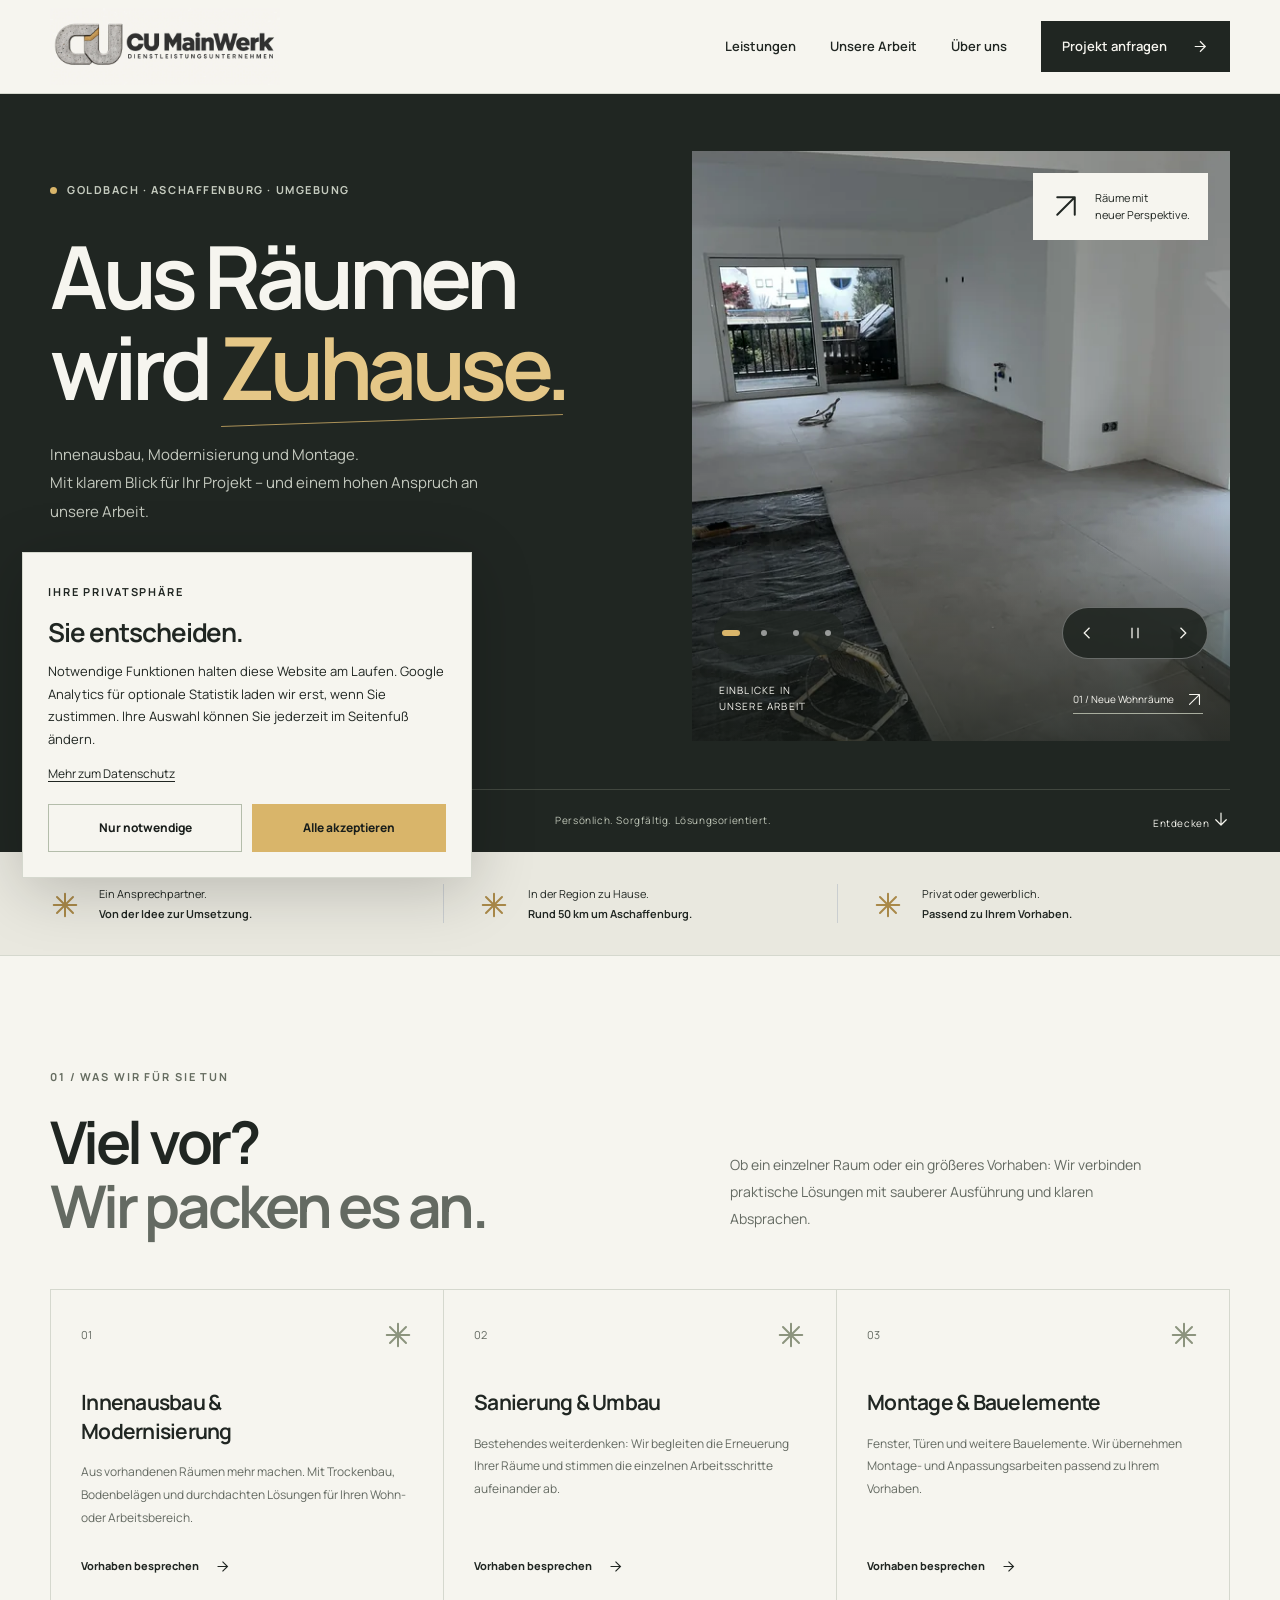
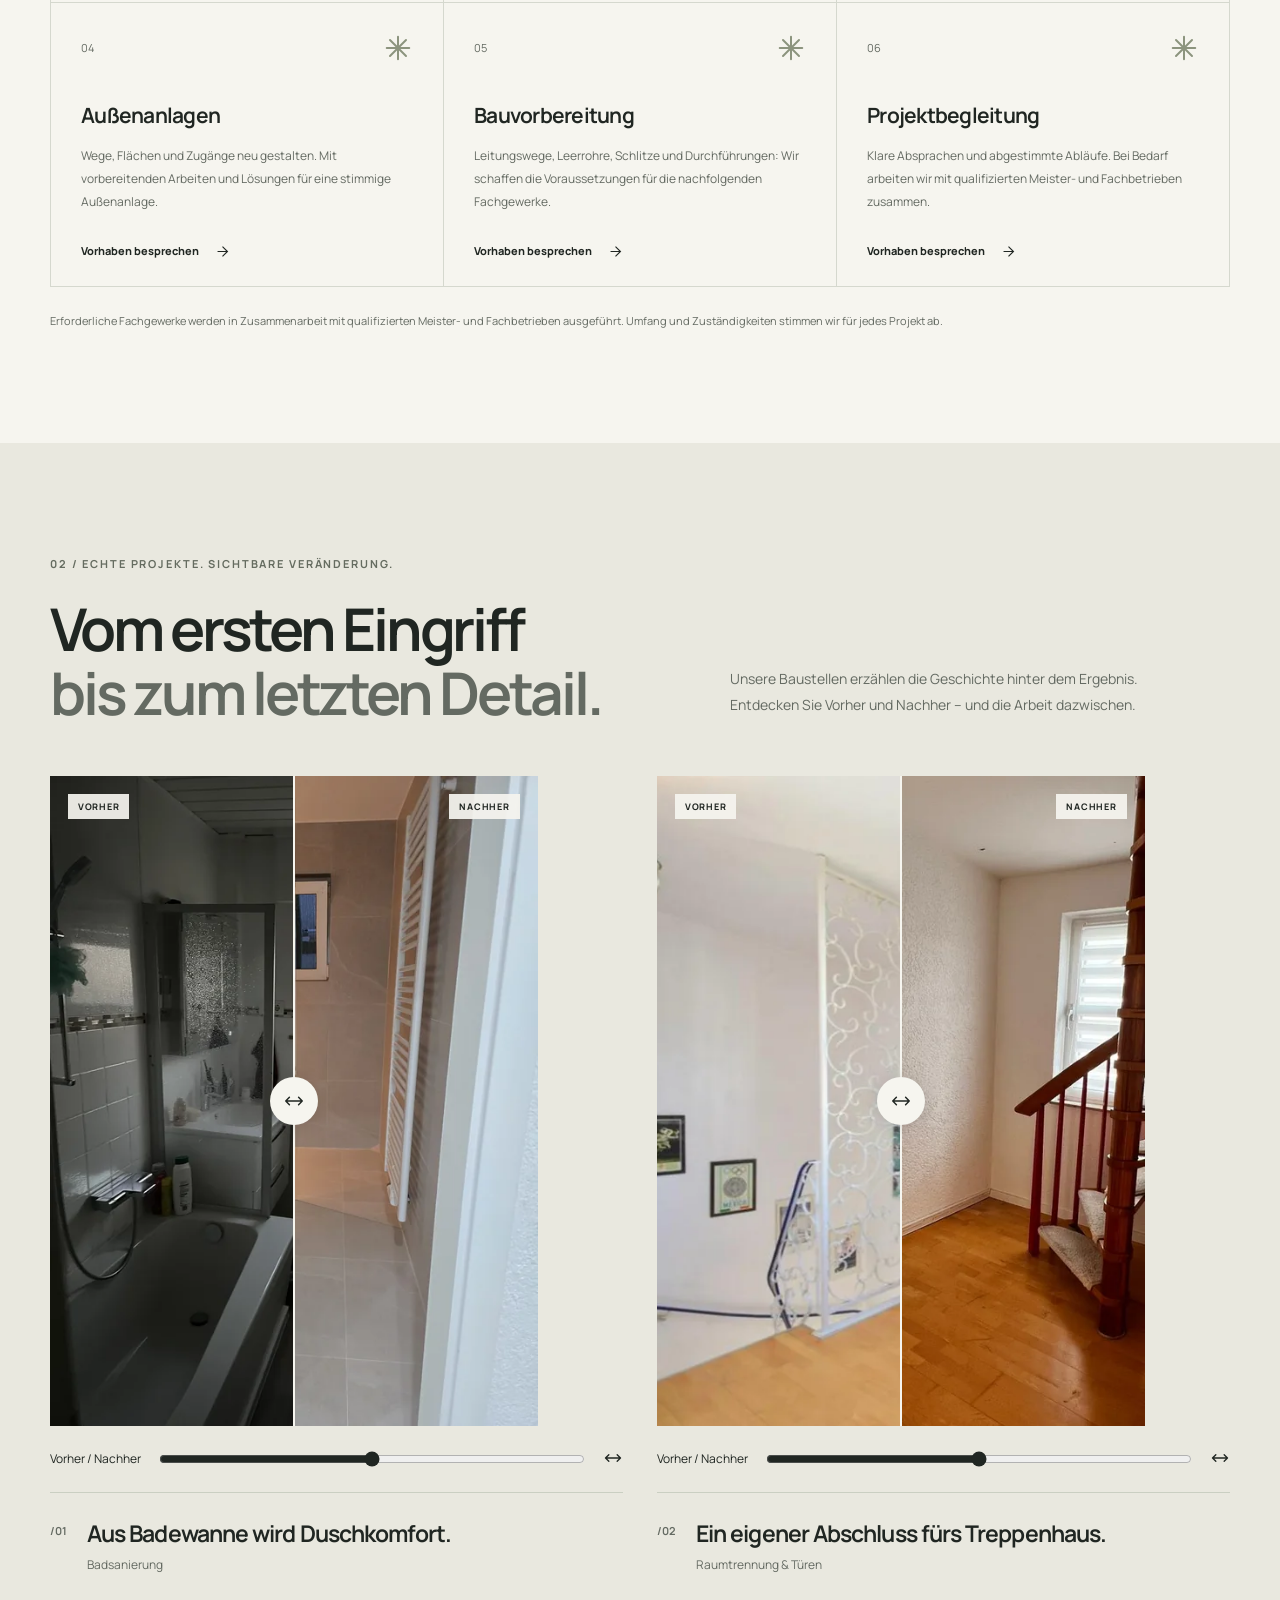
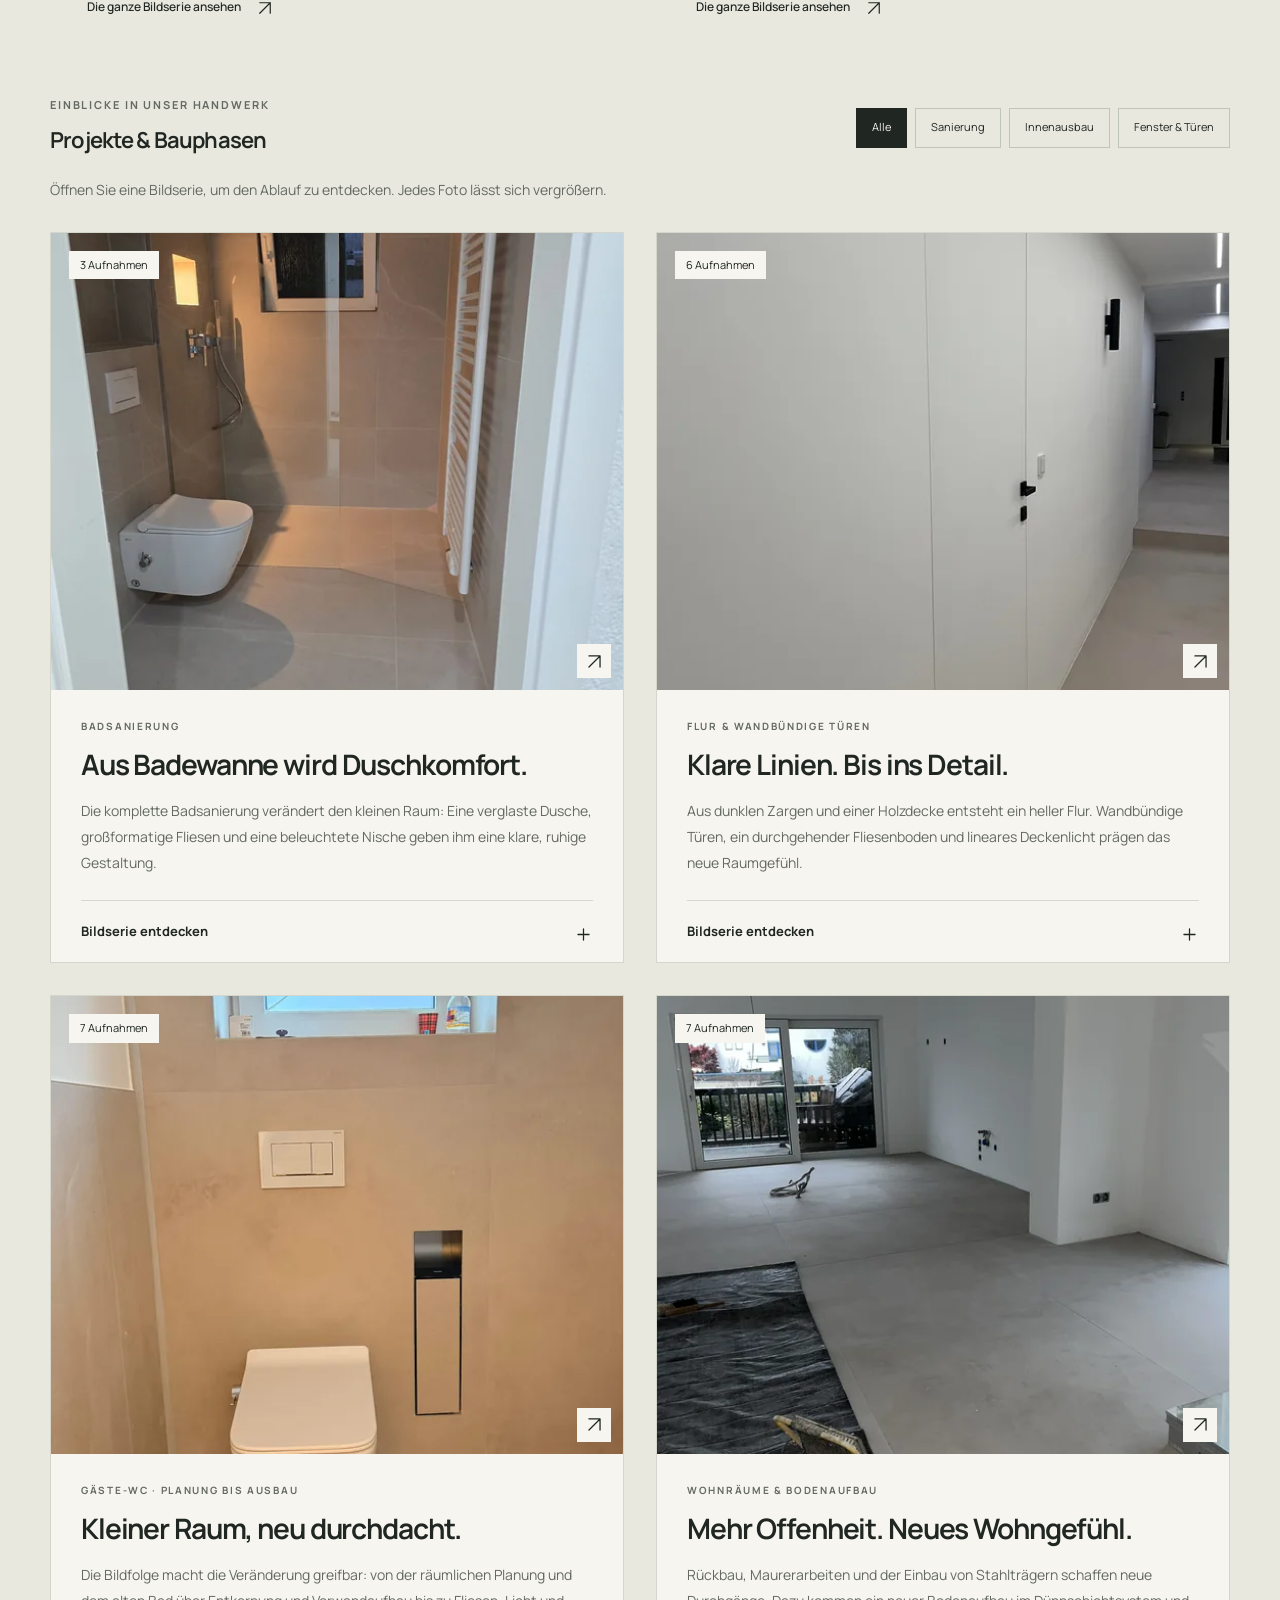
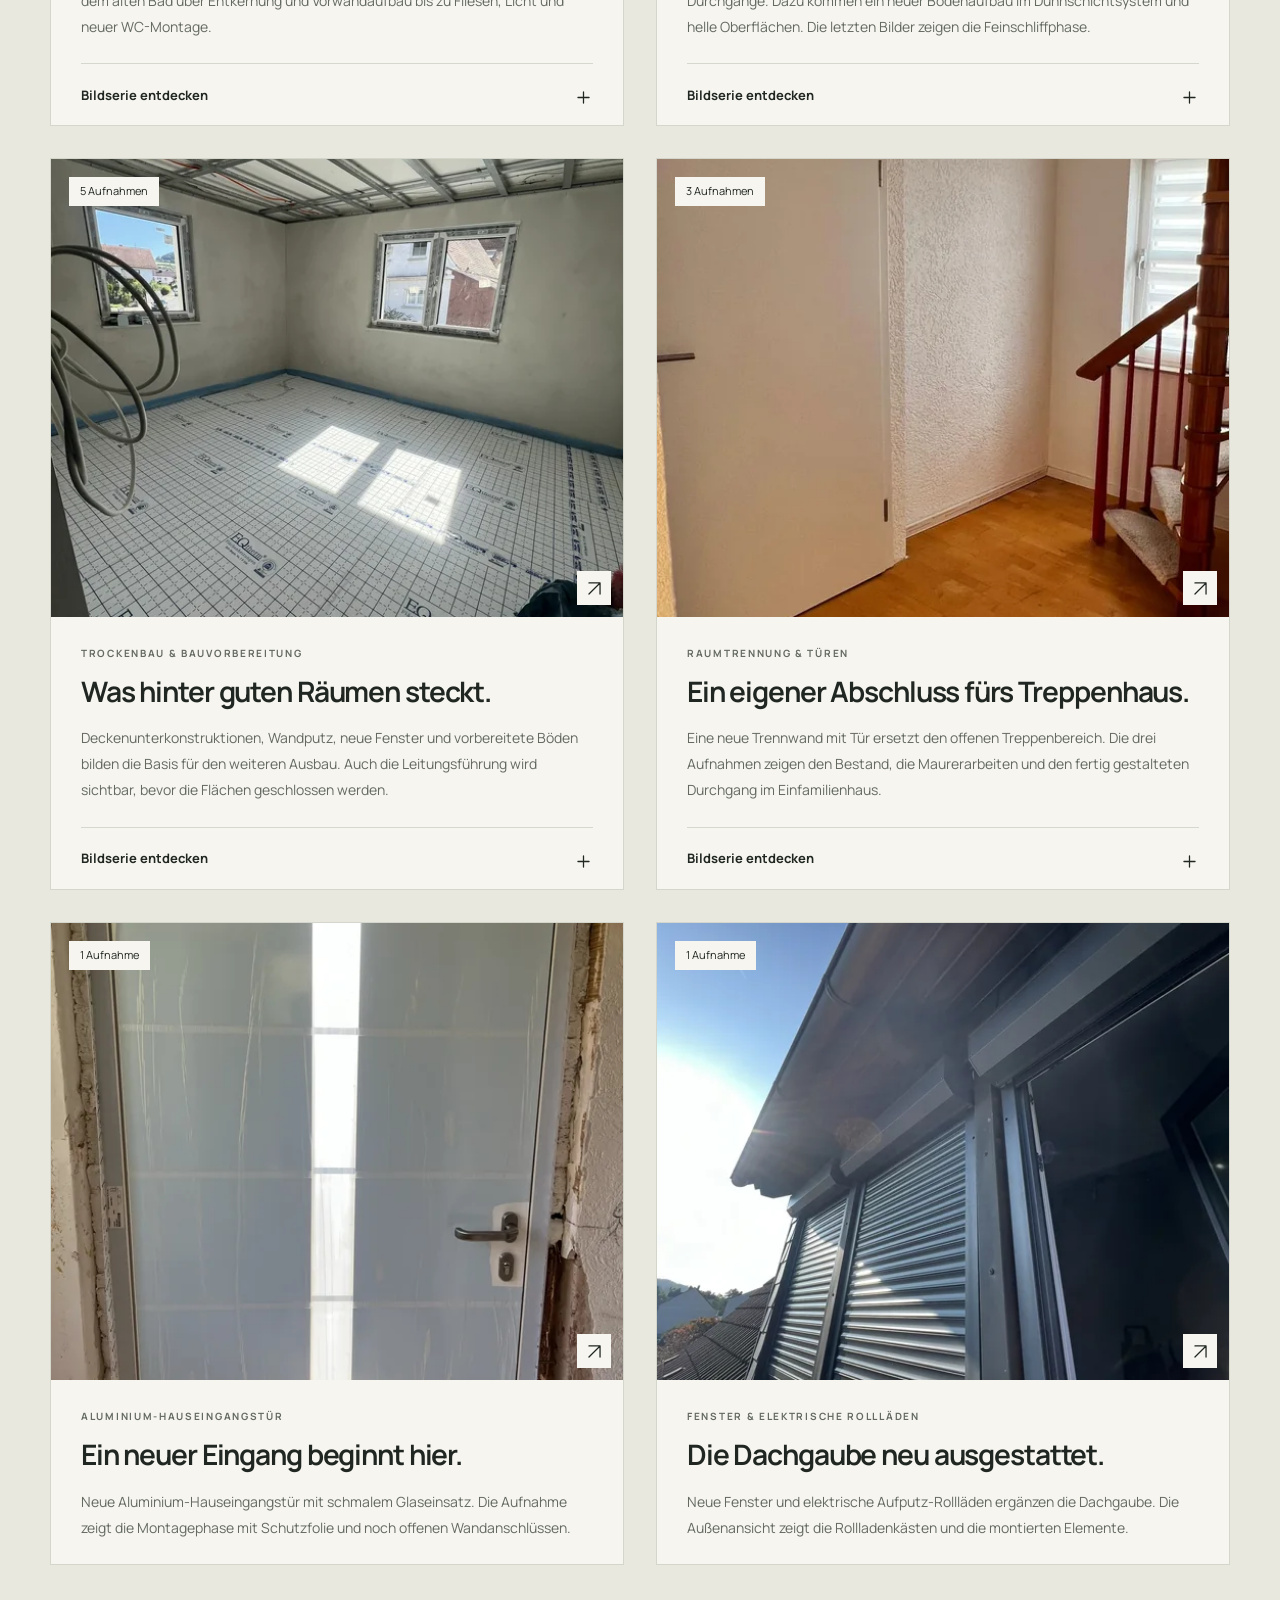
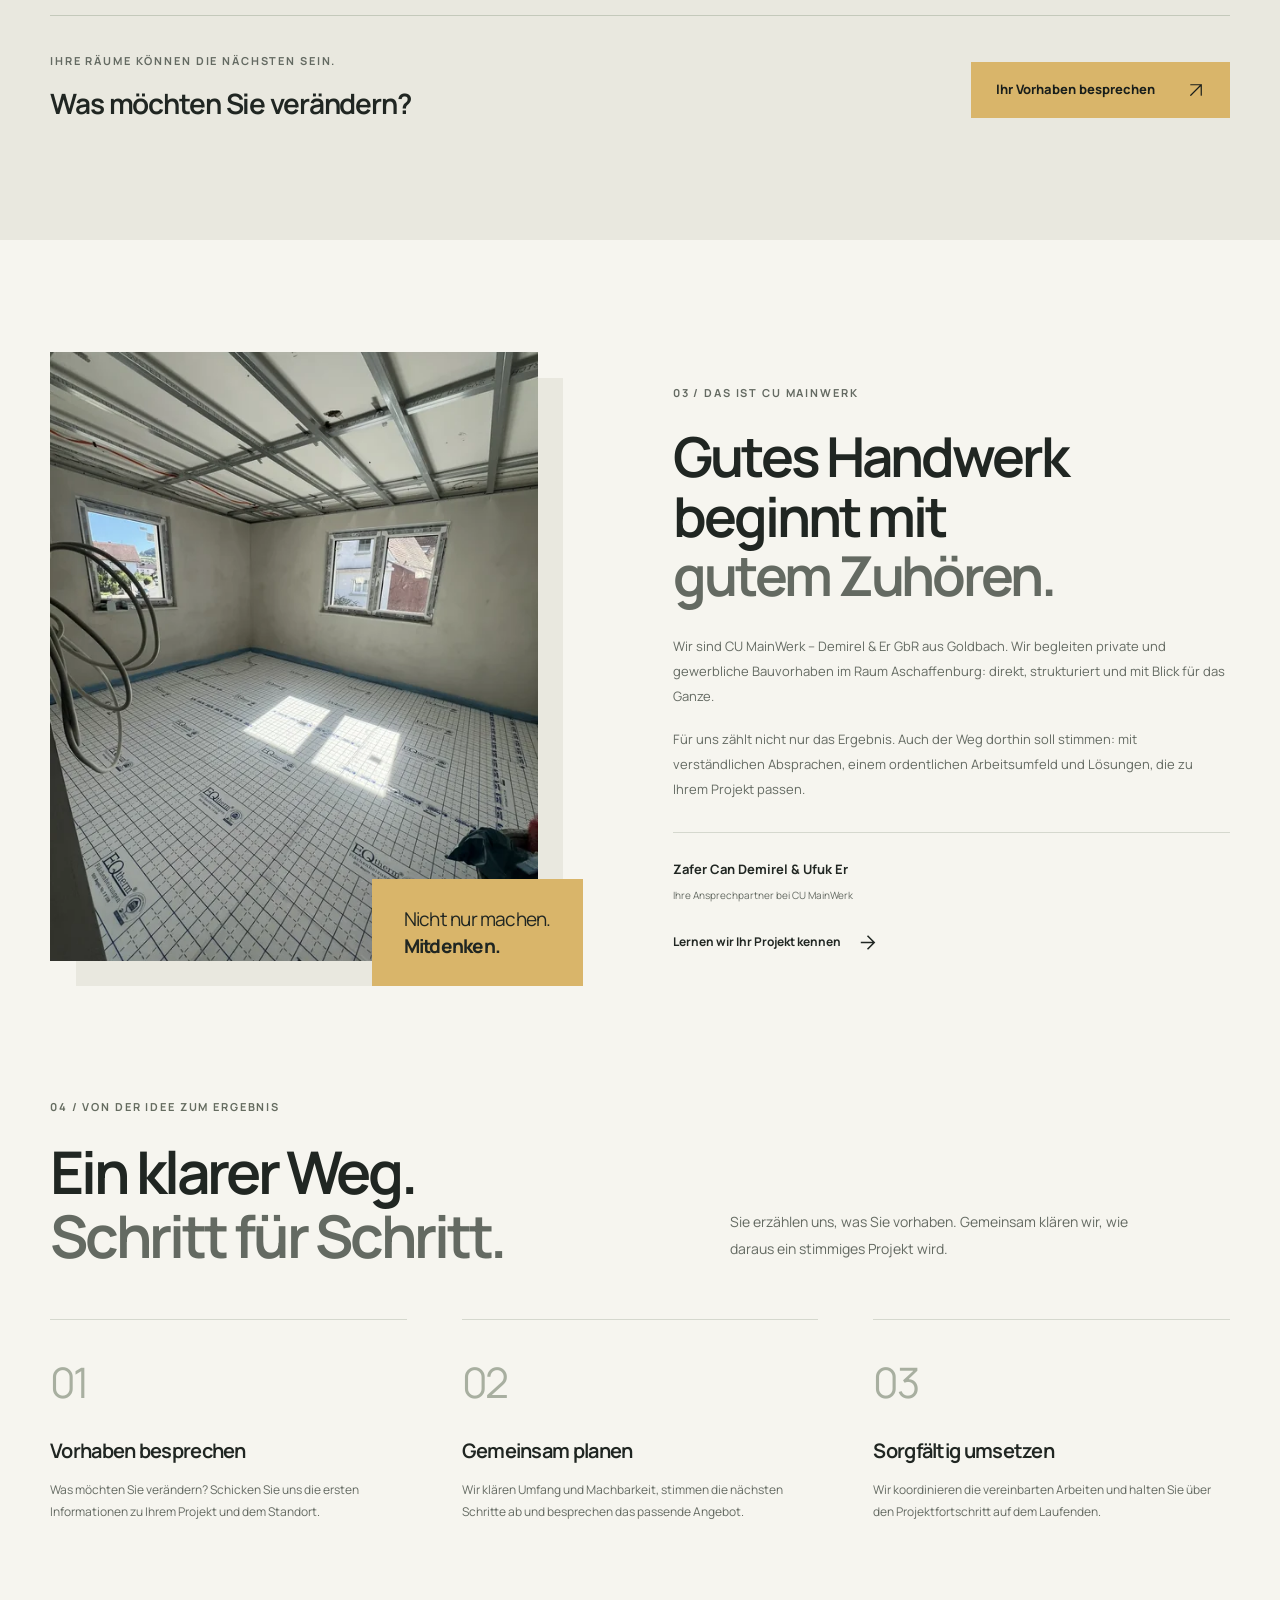
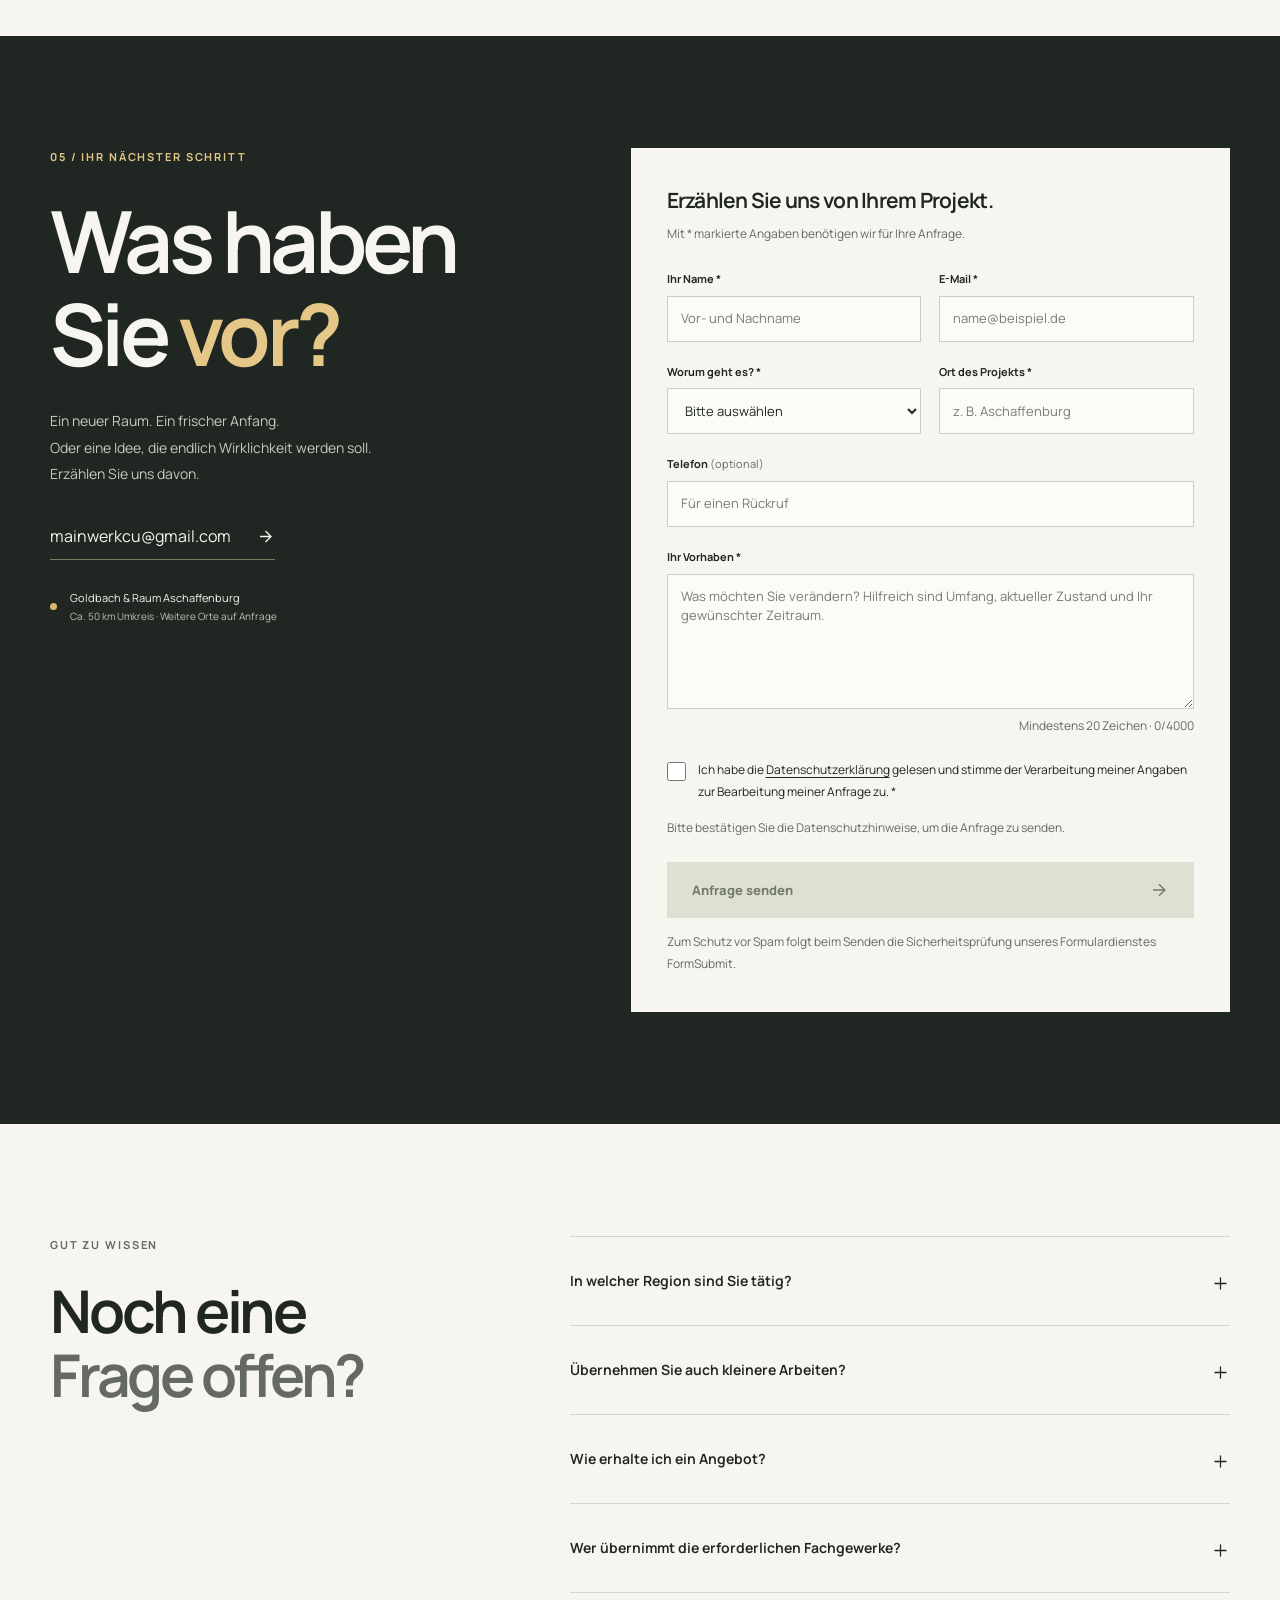
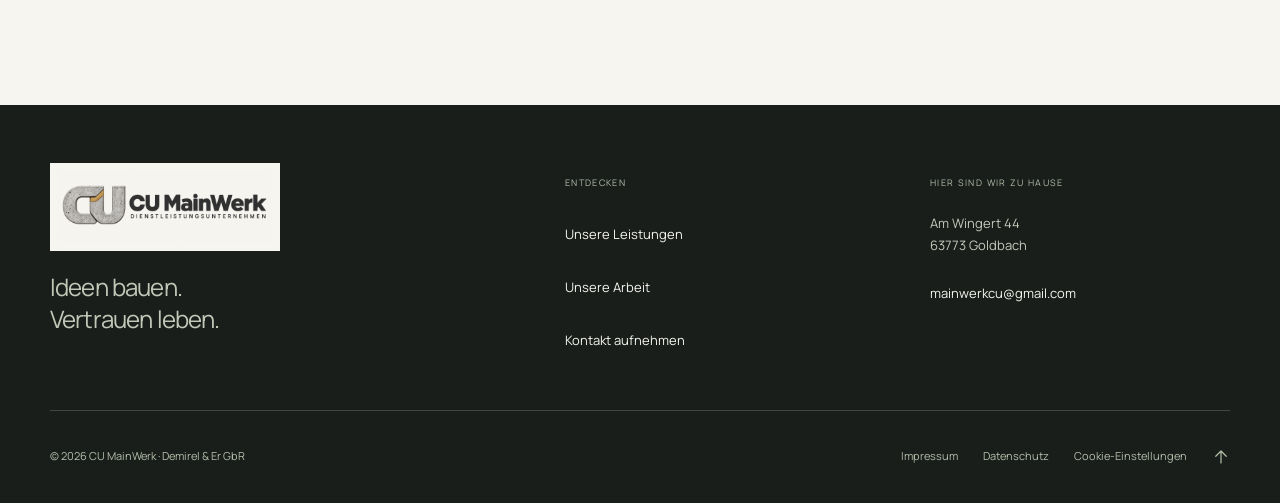
==== commit d4634bf3: "Apply concrete branding across site, favicons and sharing metadata" ====
--- a/index.html
+++ b/index.html
@@ -3,9 +3,9 @@
 <html lang="de"><head><meta charset="utf-8"/><meta content="width=device-width, initial-scale=1" name="viewport"/><meta content="#202622" name="theme-color"/>
 <title>CU MainWerk | Innenausbau &amp; Modernisierung in Aschaffenburg</title><meta content="Innenausbau, Sanierung, Montage und Bauunterstützung in Goldbach, Aschaffenburg und Umgebung. Entdecken Sie unsere Arbeit und erzählen Sie uns von Ihrem Projekt." name="description"/><meta content="index, follow" name="robots"/>
 <link href="https://cu-mainwerk.de/" rel="canonical"/>
-<meta content="website" property="og:type"/><meta content="de_DE" property="og:locale"/><meta content="CU MainWerk | Innenausbau &amp; Modernisierung in Aschaffenburg" property="og:title"/><meta content="Innenausbau, Sanierung, Montage und Bauunterstützung in Goldbach, Aschaffenburg und Umgebung. Entdecken Sie unsere Arbeit und erzählen Sie uns von Ihrem Projekt." property="og:description"/><meta content="https://cu-mainwerk.de/" property="og:url"/><meta content="https://cu-mainwerk.de/images/brand/cu-mainwerk-social.jpg" property="og:image"/>
-<link as="font" crossorigin="" href="assets/fonts/manrope-variable.ttf" rel="preload" type="font/ttf"/><link href="style.css?v=20260915-slideshow" rel="stylesheet"/><script defer="" src="script.js?v=20260915-slideshow"></script><noscript><style>.menu-toggle,[data-cookie-settings]{display:none!important}@media(max-width:900px){.site-header{height:auto;position:relative}.header-row{flex-wrap:wrap;padding-block:10px}.main-nav{display:flex;position:static;flex-wrap:wrap;padding:0;box-shadow:none;max-height:none}}</style></noscript><link href="assets/icons/favicon.svg?v=cu-monogramm-2" rel="icon" type="image/svg+xml"/><link href="assets/icons/favicon-48.png?v=cu-monogramm-2" rel="icon" sizes="48x48" type="image/png"/><link href="assets/icons/icon-192.png?v=cu-monogramm-2" rel="icon" sizes="192x192" type="image/png"/><link href="assets/icons/apple-touch-icon.png?v=cu-monogramm-2" rel="apple-touch-icon" sizes="180x180"/><meta content="image/jpeg" property="og:image:type"/><meta content="1200" property="og:image:width"/><meta content="630" property="og:image:height"/><meta content="CU MainWerk – Ihr Projekt. Unser Handwerk." property="og:image:alt"/><meta content="summary_large_image" name="twitter:card"/><meta content="https://cu-mainwerk.de/images/brand/cu-mainwerk-social.jpg" name="twitter:image"/><meta content="CU MainWerk – Ihr Projekt. Unser Handwerk." name="twitter:image:alt"/></head><body>
-<a class="skip-link" href="#inhalt">Zum Inhalt springen</a><header class="site-header"><div class="shell header-row"><a aria-label="CU MainWerk – Startseite" class="brand" href="#start"><img alt="CU MainWerk" height="386" src="images/brand/cu-mainwerk-transparent.webp" width="886"/></a>
+<meta content="website" property="og:type"/><meta content="de_DE" property="og:locale"/><meta content="CU MainWerk | Innenausbau &amp; Modernisierung in Aschaffenburg" property="og:title"/><meta content="Innenausbau, Sanierung, Montage und Bauunterstützung in Goldbach, Aschaffenburg und Umgebung. Entdecken Sie unsere Arbeit und erzählen Sie uns von Ihrem Projekt." property="og:description"/><meta content="https://cu-mainwerk.de/" property="og:url"/><meta content="https://cu-mainwerk.de/images/brand/cu-mainwerk-social.jpg?v=beton-cu-1" property="og:image"/>
+<link as="font" crossorigin="" href="assets/fonts/manrope-variable.ttf" rel="preload" type="font/ttf"/><link href="style.css?v=beton-cu-1" rel="stylesheet"/><script defer="" src="script.js?v=20260915-slideshow"></script><noscript><style>.menu-toggle,[data-cookie-settings]{display:none!important}@media(max-width:900px){.site-header{height:auto;position:relative}.header-row{flex-wrap:wrap;padding-block:10px}.main-nav{display:flex;position:static;flex-wrap:wrap;padding:0;box-shadow:none;max-height:none}}</style></noscript><link href="assets/icons/favicon.svg?v=beton-cu-1" rel="icon" type="image/svg+xml"/><link href="assets/icons/favicon-48.png?v=beton-cu-1" rel="icon" sizes="48x48" type="image/png"/><link href="assets/icons/icon-192.png?v=beton-cu-1" rel="icon" sizes="192x192" type="image/png"/><link href="assets/icons/apple-touch-icon.png?v=beton-cu-1" rel="apple-touch-icon" sizes="180x180"/><meta content="image/jpeg" property="og:image:type"/><meta content="1200" property="og:image:width"/><meta content="400" property="og:image:height"/><meta content="CU MainWerk – Dienstleistungsunternehmen" property="og:image:alt"/><meta content="summary_large_image" name="twitter:card"/><meta content="https://cu-mainwerk.de/images/brand/cu-mainwerk-social.jpg?v=beton-cu-1" name="twitter:image"/><meta content="CU MainWerk – Dienstleistungsunternehmen" name="twitter:image:alt"/></head><body>
+<a class="skip-link" href="#inhalt">Zum Inhalt springen</a><header class="site-header"><div class="shell header-row"><a aria-label="CU MainWerk – Startseite" class="brand" href="#start"><img alt="CU MainWerk" height="400" src="images/brand/cu-mainwerk-transparent.webp?v=beton-cu-1" width="1200"/></a>
 <button aria-controls="main-nav" aria-expanded="false" class="menu-toggle" type="button"><span>Menü</span><span aria-hidden="true" class="menu-lines"></span></button>
 <nav aria-label="Hauptnavigation" class="main-nav" id="main-nav"><a href="#leistungen">Leistungen</a><a href="#referenzen">Unsere Arbeit</a><a href="#ueber-uns">Über uns</a><a class="nav-cta" href="#kontakt">Projekt anfragen <svg aria-hidden="true" fill="none" stroke="currentColor" stroke-width="1.6" viewBox="0 0 24 24"><path d="M5 12h14M12 5l7 7-7 7"></path></svg></a></nav></div></header>
 <main id="inhalt"><section class="hero" id="start"><div class="shell hero-grid"><div class="hero-copy"><p class="eyebrow"><span class="status-dot"></span> Goldbach · Aschaffenburg · Umgebung</p><h1>Aus Räumen<br/>wird <span>Zuhause.</span></h1><p class="hero-description">Innenausbau, Modernisierung und Montage.<br/>Mit klarem Blick für Ihr Projekt – und einem hohen Anspruch an unsere Arbeit.</p><div class="hero-actions"><a class="button" href="#kontakt">Ihr Projekt beginnt hier <svg aria-hidden="true" fill="none" stroke="currentColor" stroke-width="1.6" viewBox="0 0 24 24"><path d="M5 12h14M12 5l7 7-7 7"></path></svg></a><a class="quiet-link" href="#referenzen">Unsere Arbeit entdecken <span aria-hidden="true"><svg aria-hidden="true" class="ui-icon icon-arrow-down-left" fill="none" focusable="false" stroke="currentColor" stroke-linecap="round" stroke-linejoin="round" stroke-width="1.6" viewBox="0 0 24 24"><path d="M19 5L5 19M5 5v14h14"></path></svg></span></a></div><div class="hero-signature"><span>CU</span><p>Ihr Projekt.<br/><strong>Unser Handwerk.</strong></p></div></div><div aria-label="Einblicke in unsere Projekte" aria-roledescription="Karussell" class="hero-visual" data-slideshow="" role="region"><img alt="Helle Wände und großformatige Bodenfliesen im neu geöffneten Wohnbereich." aria-hidden="false" class="hero-photo hero-slide is-active" data-title="Neue Wohnräume" decoding="async" fetchpriority="high" height="1600" loading="eager" sizes="(max-width:700px) 92vw, (max-width:1100px) 45vw, 560px" src="images/projekte/wohnraeume-feinschliff-01-wohnraum-boden-wand-1200.webp" srcset="images/projekte/wohnraeume-feinschliff-01-wohnraum-boden-wand-560.webp 560w, images/projekte/wohnraeume-feinschliff-01-wohnraum-boden-wand-1200.webp 1200w" width="1200"/><img alt="Der neue Duschbereich mit Glasabtrennung, Regendusche und schlankem Heizkörper." aria-hidden="true" class="hero-photo hero-slide" data-src="images/projekte/badsanierung-komplett-nachher-1200.webp" data-srcset="images/projekte/badsanierung-komplett-nachher-560.webp 560w, images/projekte/badsanierung-komplett-nachher-1200.webp 1200w" data-title="Badsanierung" decoding="async" fetchpriority="low" height="1600" loading="eager" sizes="(max-width:700px) 92vw, (max-width:1100px) 45vw, 560px" width="1200"/><img alt="Neu montiertes WC mit Betätigungsplatte und wandintegriertem Zubehörmodul." aria-hidden="true" class="hero-photo hero-slide" data-src="images/projekte/gaeste-wc-sanierung-06-neuaufbau-wc-1200.webp" data-srcset="images/projekte/gaeste-wc-sanierung-06-neuaufbau-wc-560.webp 560w, images/projekte/gaeste-wc-sanierung-06-neuaufbau-wc-1200.webp 1200w" data-title="Gäste-WC" decoding="async" fetchpriority="low" height="1600" loading="eager" sizes="(max-width:700px) 92vw, (max-width:1100px) 45vw, 560px" width="1200"/><img alt="Wandbündige weiße Tür mit schwarzen Beschlägen im modernisierten Flur" aria-hidden="true" class="hero-photo hero-slide" data-src="images/projekte/flur-wandbuendige-tueren-06-detail-wandbuendige-tuer-1200.webp" data-srcset="images/projekte/flur-wandbuendige-tueren-06-detail-wandbuendige-tuer-560.webp 560w, images/projekte/flur-wandbuendige-tueren-06-detail-wandbuendige-tuer-1200.webp 1200w" data-title="Wandbündige Türen" decoding="async" fetchpriority="low" height="1600" loading="eager" sizes="(max-width:700px) 92vw, (max-width:1100px) 45vw, 560px" width="1200"/><div class="photo-corner"><span aria-hidden="true" class="corner-mark"><svg aria-hidden="true" class="ui-icon icon-arrow-up-right" fill="none" focusable="false" stroke="currentColor" stroke-linecap="round" stroke-linejoin="round" stroke-width="1.6" viewBox="0 0 24 24"><path d="M5 19L19 5M5 5h14v14"></path></svg></span><span>Räume mit<br/>neuer Perspektive.</span></div><a class="hero-image-caption" href="#referenzen"><span>Einblicke in unsere Arbeit</span><span><span data-slide-caption="">01 / Neue Wohnräume</span><svg aria-hidden="true" class="ui-icon icon-arrow-up-right" fill="none" focusable="false" stroke="currentColor" stroke-linecap="round" stroke-linejoin="round" stroke-width="1.6" viewBox="0 0 24 24"><path d="M5 19L19 5M5 5h14v14"></path></svg></span></a><div class="slideshow-controls" hidden=""><div aria-label="Bild auswählen" class="slideshow-dots" role="group"><button aria-current="true" aria-label="Bild 1: Neue Wohnräume" data-slide="0" type="button"><span></span></button><button aria-current="false" aria-label="Bild 2: Badsanierung" data-slide="1" type="button"><span></span></button><button aria-current="false" aria-label="Bild 3: Gäste-WC" data-slide="2" type="button"><span></span></button><button aria-current="false" aria-label="Bild 4: Wandbündige Türen" data-slide="3" type="button"><span></span></button></div><div class="slideshow-buttons"><button aria-label="Vorheriges Bild" data-slide-prev="" type="button"><svg aria-hidden="true" class="ui-icon" fill="none" focusable="false" stroke="currentColor" stroke-width="1.7" viewBox="0 0 24 24"><path d="M14 5l-7 7 7 7"></path></svg></button><button aria-label="Slideshow pausieren" aria-pressed="true" data-slide-toggle="" type="button"><span data-pause-icon=""><svg aria-hidden="true" class="ui-icon" fill="none" focusable="false" stroke="currentColor" stroke-width="1.7" viewBox="0 0 24 24"><path d="M8 5v14M16 5v14"></path></svg></span><span data-play-icon="" hidden=""><svg aria-hidden="true" class="ui-icon" fill="none" focusable="false" stroke="currentColor" stroke-width="1.7" viewBox="0 0 24 24"><path d="M8 4l12 8-12 8Z"></path></svg></span></button><button aria-label="Nächstes Bild" data-slide-next="" type="button"><svg aria-hidden="true" class="ui-icon" fill="none" focusable="false" stroke="currentColor" stroke-width="1.7" viewBox="0 0 24 24"><path d="M10 5l7 7-7 7"></path></svg></button></div></div></div></div><div class="shell hero-bottom"><span>Qualität vor Quantität.</span><span>Persönlich. Sorgfältig. Lösungsorientiert.</span><a aria-label="Leistungen entdecken" href="#leistungen">Entdecken <svg aria-hidden="true" class="ui-icon icon-arrow-down" fill="none" focusable="false" stroke="currentColor" stroke-linecap="round" stroke-linejoin="round" stroke-width="1.6" viewBox="0 0 24 24"><path d="M12 4v16M5 13l7 7 7-7"></path></svg></a></div></section>
@@ -14,7 +14,7 @@
 <section class="section projects-section" id="referenzen"><div class="shell"><div class="section-head"><div><p class="eyebrow">02 / Echte Projekte. Sichtbare Veränderung.</p><h2>Vom ersten Eingriff<br/><span>bis zum letzten Detail.</span></h2></div><p>Unsere Baustellen erzählen die Geschichte hinter dem Ergebnis. Entdecken Sie Vorher und Nachher – und die Arbeit dazwischen.</p></div><div class="comparison-grid"><article class="comparison-card"><div class="comparison" data-comparison="" style="--split:50%"><img alt="Der neue Duschbereich mit Glasabtrennung, Regendusche und schlankem Heizkörper." class="compare-after" decoding="async" height="1600" loading="lazy" sizes="(max-width:700px) 92vw, (max-width:1100px) 45vw, 560px" src="images/projekte/badsanierung-komplett-nachher-1200.webp" srcset="images/projekte/badsanierung-komplett-nachher-560.webp 560w, images/projekte/badsanierung-komplett-nachher-1200.webp 1200w" width="1200"/><img alt="Das ursprüngliche Bad mit Badewanne, Duschabtrennung und Heizkörper unter dem Fenster." class="compare-before" decoding="async" height="1600" loading="lazy" sizes="(max-width:700px) 92vw, (max-width:1100px) 45vw, 560px" src="images/projekte/badsanierung-komplett-vorher-1200.webp" srcset="images/projekte/badsanierung-komplett-vorher-560.webp 560w, images/projekte/badsanierung-komplett-vorher-1200.webp 1200w" width="1200"/><span class="image-label label-before">Vorher</span><span class="image-label label-after">Nachher</span><span aria-hidden="true" class="comparison-line"><span><svg aria-hidden="true" class="ui-icon icon-compare" fill="none" focusable="false" stroke="currentColor" stroke-linecap="round" stroke-linejoin="round" stroke-width="1.6" viewBox="0 0 24 24"><path d="M3 12h18M7 8l-4 4 4 4M17 8l4 4-4 4"></path></svg></span></span></div><div class="comparison-control"><label for="vergleich-bad">Vorher / Nachher</label><input aria-label="Vorher-Nachher-Vergleich: Badsanierung" data-comparison-range="" id="vergleich-bad" max="100" min="0" type="range" value="50"/><span aria-hidden="true"><svg aria-hidden="true" class="ui-icon icon-compare" fill="none" focusable="false" stroke="currentColor" stroke-linecap="round" stroke-linejoin="round" stroke-width="1.6" viewBox="0 0 24 24"><path d="M3 12h18M7 8l-4 4 4 4M17 8l4 4-4 4"></path></svg></span></div><div class="project-caption"><span class="project-no">/01</span><div><h3>Aus Badewanne wird Duschkomfort.</h3><p>Badsanierung</p><a class="quiet-link" data-open-project="bad" href="#projekt-bad">Die ganze Bildserie ansehen <svg aria-hidden="true" class="ui-icon icon-arrow-up-right" fill="none" focusable="false" stroke="currentColor" stroke-linecap="round" stroke-linejoin="round" stroke-width="1.6" viewBox="0 0 24 24"><path d="M5 19L19 5M5 5h14v14"></path></svg></a></div></div></article><article class="comparison-card"><div class="comparison" data-comparison="" style="--split:50%"><img alt="Weiße Tür und fertig bearbeitete Wand als neuer Abschluss zum Treppenbereich." class="compare-after" decoding="async" height="1600" loading="lazy" sizes="(max-width:700px) 92vw, (max-width:1100px) 45vw, 560px" src="images/projekte/treppenbereich-abtrennung-03-nachher-1200.webp" srcset="images/projekte/treppenbereich-abtrennung-03-nachher-560.webp 560w, images/projekte/treppenbereich-abtrennung-03-nachher-1200.webp 712w" width="712"/><img alt="Offener Treppenbereich mit dekorativem Raumteiler." class="compare-before" decoding="async" height="927" loading="lazy" sizes="(max-width:700px) 92vw, (max-width:1100px) 45vw, 560px" src="images/projekte/treppenbereich-abtrennung-01-vorher-1200.webp" srcset="images/projekte/treppenbereich-abtrennung-01-vorher-560.webp 560w, images/projekte/treppenbereich-abtrennung-01-vorher-1200.webp 750w" width="750"/><span class="image-label label-before">Vorher</span><span class="image-label label-after">Nachher</span><span aria-hidden="true" class="comparison-line"><span><svg aria-hidden="true" class="ui-icon icon-compare" fill="none" focusable="false" stroke="currentColor" stroke-linecap="round" stroke-linejoin="round" stroke-width="1.6" viewBox="0 0 24 24"><path d="M3 12h18M7 8l-4 4 4 4M17 8l4 4-4 4"></path></svg></span></span></div><div class="comparison-control"><label for="vergleich-treppenbereich">Vorher / Nachher</label><input aria-label="Vorher-Nachher-Vergleich: Raumtrennung &amp; Türen" data-comparison-range="" id="vergleich-treppenbereich" max="100" min="0" type="range" value="50"/><span aria-hidden="true"><svg aria-hidden="true" class="ui-icon icon-compare" fill="none" focusable="false" stroke="currentColor" stroke-linecap="round" stroke-linejoin="round" stroke-width="1.6" viewBox="0 0 24 24"><path d="M3 12h18M7 8l-4 4 4 4M17 8l4 4-4 4"></path></svg></span></div><div class="project-caption"><span class="project-no">/02</span><div><h3>Ein eigener Abschluss fürs Treppenhaus.</h3><p>Raumtrennung &amp; Türen</p><a class="quiet-link" data-open-project="treppenbereich" href="#projekt-treppenbereich">Die ganze Bildserie ansehen <svg aria-hidden="true" class="ui-icon icon-arrow-up-right" fill="none" focusable="false" stroke="currentColor" stroke-linecap="round" stroke-linejoin="round" stroke-width="1.6" viewBox="0 0 24 24"><path d="M5 19L19 5M5 5h14v14"></path></svg></a></div></div></article></div><div class="gallery-head"><div><p class="eyebrow">Einblicke in unser Handwerk</p><h3>Projekte &amp; Bauphasen</h3></div><div aria-label="Projekte filtern" class="filters" hidden="" role="group"><button aria-pressed="true" data-filter="all" type="button">Alle</button><button aria-pressed="false" data-filter="sanierung" type="button">Sanierung</button><button aria-pressed="false" data-filter="innenausbau" type="button">Innenausbau</button><button aria-pressed="false" data-filter="montage" type="button">Fenster &amp; Türen</button></div></div><p class="gallery-intro">Öffnen Sie eine Bildserie, um den Ablauf zu entdecken. Jedes Foto lässt sich vergrößern.</p><p aria-live="polite" class="sr-only" id="filter-status" role="status"></p><div class="project-stories"><article class="project-story" data-category="sanierung" id="projekt-bad"><div class="story-cover"><a aria-label="Nachher: Der neue Duschbereich mit Glasabtrennung, Regendusche und schlankem Heizkörper. – Bild vergrößern" class="story-cover-link" data-caption="Nachher · Der neue Duschbereich mit Glasabtrennung, Regendusche und schlankem Heizkörper." data-group="bad" data-lightbox="" href="images/projekte/badsanierung-komplett-nachher-1200.webp"><img alt="Der neue Duschbereich mit Glasabtrennung, Regendusche und schlankem Heizkörper." class="" decoding="async" height="1600" loading="lazy" sizes="(max-width:700px) 92vw, (max-width:1100px) 45vw, 560px" src="images/projekte/badsanierung-komplett-nachher-1200.webp" srcset="images/projekte/badsanierung-komplett-nachher-560.webp 560w, images/projekte/badsanierung-komplett-nachher-1200.webp 1200w" width="1200"/><span aria-hidden="true" class="zoom-hint"><svg aria-hidden="true" class="ui-icon icon-arrow-up-right" fill="none" focusable="false" stroke="currentColor" stroke-linecap="round" stroke-linejoin="round" stroke-width="1.6" viewBox="0 0 24 24"><path d="M5 19L19 5M5 5h14v14"></path></svg></span></a><span class="story-count">3 Aufnahmen</span></div><div class="story-copy"><p class="eyebrow">Badsanierung</p><h3>Aus Badewanne wird Duschkomfort.</h3><p>Die komplette Badsanierung verändert den kleinen Raum: Eine verglaste Dusche, großformatige Fliesen und eine beleuchtete Nische geben ihm eine klare, ruhige Gestaltung.</p></div><details class="story-details"><summary><span>Bildserie entdecken</span><span aria-hidden="true" class="detail-icon"><svg aria-hidden="true" class="ui-icon icon-plus" fill="none" focusable="false" stroke="currentColor" stroke-linecap="round" stroke-linejoin="round" stroke-width="1.6" viewBox="0 0 24 24"><path d="M12 5v14M5 12h14"></path></svg></span></summary><div class="story-frames"><figure><a aria-label="Vorher: Das ursprüngliche Bad mit Badewanne, Duschabtrennung und Heizkörper unter dem Fenster. – Bild vergrößern" class="phase-photo" data-caption="Vorher · Das ursprüngliche Bad mit Badewanne, Duschabtrennung und Heizkörper unter dem Fenster." data-group="bad" data-lightbox="" href="images/projekte/badsanierung-komplett-vorher-1200.webp"><img alt="Das ursprüngliche Bad mit Badewanne, Duschabtrennung und Heizkörper unter dem Fenster." class="" decoding="async" height="1600" loading="lazy" sizes="(max-width:700px) 92vw, (max-width:1100px) 45vw, 560px" src="images/projekte/badsanierung-komplett-vorher-1200.webp" srcset="images/projekte/badsanierung-komplett-vorher-560.webp 560w, images/projekte/badsanierung-komplett-vorher-1200.webp 1200w" width="1200"/><span aria-hidden="true" class="zoom-hint"><svg aria-hidden="true" class="ui-icon icon-arrow-up-right" fill="none" focusable="false" stroke="currentColor" stroke-linecap="round" stroke-linejoin="round" stroke-width="1.6" viewBox="0 0 24 24"><path d="M5 19L19 5M5 5h14v14"></path></svg></span></a><figcaption><span class="phase-number">01</span><div><strong>Vorher</strong><p>Das ursprüngliche Bad mit Badewanne, Duschabtrennung und Heizkörper unter dem Fenster.</p></div></figcaption></figure><figure><a aria-label="Nachher: Der neue Duschbereich mit Glasabtrennung, Regendusche und schlankem Heizkörper. – Bild vergrößern" class="phase-photo" data-caption="Nachher · Der neue Duschbereich mit Glasabtrennung, Regendusche und schlankem Heizkörper." data-group="bad" data-lightbox="" href="images/projekte/badsanierung-komplett-nachher-1200.webp"><img alt="Der neue Duschbereich mit Glasabtrennung, Regendusche und schlankem Heizkörper." class="" decoding="async" height="1600" loading="lazy" sizes="(max-width:700px) 92vw, (max-width:1100px) 45vw, 560px" src="images/projekte/badsanierung-komplett-nachher-1200.webp" srcset="images/projekte/badsanierung-komplett-nachher-560.webp 560w, images/projekte/badsanierung-komplett-nachher-1200.webp 1200w" width="1200"/><span aria-hidden="true" class="zoom-hint"><svg aria-hidden="true" class="ui-icon icon-arrow-up-right" fill="none" focusable="false" stroke="currentColor" stroke-linecap="round" stroke-linejoin="round" stroke-width="1.6" viewBox="0 0 24 24"><path d="M5 19L19 5M5 5h14v14"></path></svg></span></a><figcaption><span class="phase-number">02</span><div><strong>Nachher</strong><p>Der neue Duschbereich mit Glasabtrennung, Regendusche und schlankem Heizkörper.</p></div></figcaption></figure><figure><a aria-label="Ausbaudetail: Wandhängendes WC, eingelassene Armatur und beleuchtete Duschnische während der Endmontage. – Bild vergrößern" class="phase-photo" data-caption="Ausbaudetail · Wandhängendes WC, eingelassene Armatur und beleuchtete Duschnische während der Endmontage." data-group="bad" data-lightbox="" href="images/projekte/badsanierung-komplett-detail-1200.webp"><img alt="Wandhängendes WC, eingelassene Armatur und beleuchtete Duschnische während der Endmontage." class="" decoding="async" height="1600" loading="lazy" sizes="(max-width:700px) 92vw, (max-width:1100px) 45vw, 560px" src="images/projekte/badsanierung-komplett-detail-1200.webp" srcset="images/projekte/badsanierung-komplett-detail-560.webp 560w, images/projekte/badsanierung-komplett-detail-1200.webp 1200w" width="1200"/><span aria-hidden="true" class="zoom-hint"><svg aria-hidden="true" class="ui-icon icon-arrow-up-right" fill="none" focusable="false" stroke="currentColor" stroke-linecap="round" stroke-linejoin="round" stroke-width="1.6" viewBox="0 0 24 24"><path d="M5 19L19 5M5 5h14v14"></path></svg></span></a><figcaption><span class="phase-number">03</span><div><strong>Ausbaudetail</strong><p>Wandhängendes WC, eingelassene Armatur und beleuchtete Duschnische während der Endmontage.</p></div></figcaption></figure></div></details></article><article class="project-story" data-category="innenausbau" id="projekt-flur"><div class="story-cover"><a aria-label="Türdetail: Die weiße Tür schließt bündig mit der Wand ab; schwarze Beschläge setzen einen Akzent. – Bild vergrößern" class="story-cover-link" data-caption="Türdetail · Die weiße Tür schließt bündig mit der Wand ab; schwarze Beschläge setzen einen Akzent." data-group="flur" data-lightbox="" href="images/projekte/flur-wandbuendige-tueren-06-detail-wandbuendige-tuer-1200.webp"><img alt="Die weiße Tür schließt bündig mit der Wand ab; schwarze Beschläge setzen einen Akzent." class="" decoding="async" height="1600" loading="lazy" sizes="(max-width:700px) 92vw, (max-width:1100px) 45vw, 560px" src="images/projekte/flur-wandbuendige-tueren-06-detail-wandbuendige-tuer-1200.webp" srcset="images/projekte/flur-wandbuendige-tueren-06-detail-wandbuendige-tuer-560.webp 560w, images/projekte/flur-wandbuendige-tueren-06-detail-wandbuendige-tuer-1200.webp 1200w" width="1200"/><span aria-hidden="true" class="zoom-hint"><svg aria-hidden="true" class="ui-icon icon-arrow-up-right" fill="none" focusable="false" stroke="currentColor" stroke-linecap="round" stroke-linejoin="round" stroke-width="1.6" viewBox="0 0 24 24"><path d="M5 19L19 5M5 5h14v14"></path></svg></span></a><span class="story-count">6 Aufnahmen</span></div><div class="story-copy"><p class="eyebrow">Flur &amp; wandbündige Türen</p><h3>Klare Linien. Bis ins Detail.</h3><p>Aus dunklen Zargen und einer Holzdecke entsteht ein heller Flur. Wandbündige Türen, ein durchgehender Fliesenboden und lineares Deckenlicht prägen das neue Raumgefühl.</p></div><details class="story-details"><summary><span>Bildserie entdecken</span><span aria-hidden="true" class="detail-icon"><svg aria-hidden="true" class="ui-icon icon-plus" fill="none" focusable="false" stroke="currentColor" stroke-linecap="round" stroke-linejoin="round" stroke-width="1.6" viewBox="0 0 24 24"><path d="M12 5v14M5 12h14"></path></svg></span></summary><div class="story-frames"><figure><a aria-label="Vorher: Der ursprüngliche Flur mit Holzdecke und dunklen Türzargen. – Bild vergrößern" class="phase-photo" data-caption="Vorher · Der ursprüngliche Flur mit Holzdecke und dunklen Türzargen." data-group="flur" data-lightbox="" href="images/projekte/flur-wandbuendige-tueren-01-vorher-1200.webp"><img alt="Der ursprüngliche Flur mit Holzdecke und dunklen Türzargen." class="" decoding="async" height="1600" loading="lazy" sizes="(max-width:700px) 92vw, (max-width:1100px) 45vw, 560px" src="images/projekte/flur-wandbuendige-tueren-01-vorher-1200.webp" srcset="images/projekte/flur-wandbuendige-tueren-01-vorher-560.webp 560w, images/projekte/flur-wandbuendige-tueren-01-vorher-1200.webp 1200w" width="1200"/><span aria-hidden="true" class="zoom-hint"><svg aria-hidden="true" class="ui-icon icon-arrow-up-right" fill="none" focusable="false" stroke="currentColor" stroke-linecap="round" stroke-linejoin="round" stroke-width="1.6" viewBox="0 0 24 24"><path d="M5 19L19 5M5 5h14v14"></path></svg></span></a><figcaption><span class="phase-number">01</span><div><strong>Vorher</strong><p>Der ursprüngliche Flur mit Holzdecke und dunklen Türzargen.</p></div></figcaption></figure><figure><a aria-label="Rückbau: Alte Zargen und Beläge sind entfernt, die Türöffnungen freigelegt. – Bild vergrößern" class="phase-photo" data-caption="Rückbau · Alte Zargen und Beläge sind entfernt, die Türöffnungen freigelegt." data-group="flur" data-lightbox="" href="images/projekte/flur-wandbuendige-tueren-02-rueckbau-1200.webp"><img alt="Alte Zargen und Beläge sind entfernt, die Türöffnungen freigelegt." class="" decoding="async" height="1600" loading="lazy" sizes="(max-width:700px) 92vw, (max-width:1100px) 45vw, 560px" src="images/projekte/flur-wandbuendige-tueren-02-rueckbau-1200.webp" srcset="images/projekte/flur-wandbuendige-tueren-02-rueckbau-560.webp 560w, images/projekte/flur-wandbuendige-tueren-02-rueckbau-1200.webp 1200w" width="1200"/><span aria-hidden="true" class="zoom-hint"><svg aria-hidden="true" class="ui-icon icon-arrow-up-right" fill="none" focusable="false" stroke="currentColor" stroke-linecap="round" stroke-linejoin="round" stroke-width="1.6" viewBox="0 0 24 24"><path d="M5 19L19 5M5 5h14v14"></path></svg></span></a><figcaption><span class="phase-number">02</span><div><strong>Rückbau</strong><p>Alte Zargen und Beläge sind entfernt, die Türöffnungen freigelegt.</p></div></figcaption></figure><figure><a aria-label="Neuaufbau: Der Flur im Umbau mit neuen Trockenbauprofilen in den angrenzenden Räumen. – Bild vergrößern" class="phase-photo" data-caption="Neuaufbau · Der Flur im Umbau mit neuen Trockenbauprofilen in den angrenzenden Räumen." data-group="flur" data-lightbox="" href="images/projekte/flur-wandbuendige-tueren-03-umbau-1200.webp"><img alt="Der Flur im Umbau mit neuen Trockenbauprofilen in den angrenzenden Räumen." class="" decoding="async" height="1600" loading="lazy" sizes="(max-width:700px) 92vw, (max-width:1100px) 45vw, 560px" src="images/projekte/flur-wandbuendige-tueren-03-umbau-1200.webp" srcset="images/projekte/flur-wandbuendige-tueren-03-umbau-560.webp 560w, images/projekte/flur-wandbuendige-tueren-03-umbau-1200.webp 1200w" width="1200"/><span aria-hidden="true" class="zoom-hint"><svg aria-hidden="true" class="ui-icon icon-arrow-up-right" fill="none" focusable="false" stroke="currentColor" stroke-linecap="round" stroke-linejoin="round" stroke-width="1.6" viewBox="0 0 24 24"><path d="M5 19L19 5M5 5h14v14"></path></svg></span></a><figcaption><span class="phase-number">03</span><div><strong>Neuaufbau</strong><p>Der Flur im Umbau mit neuen Trockenbauprofilen in den angrenzenden Räumen.</p></div></figcaption></figure><figure><a aria-label="Türen &amp; Decke: Einbau der Türrahmen und Vorbereitung der abgehängten Decke. – Bild vergrößern" class="phase-photo" data-caption="Türen &amp; Decke · Einbau der Türrahmen und Vorbereitung der abgehängten Decke." data-group="flur" data-lightbox="" href="images/projekte/flur-wandbuendige-tueren-04-tueren-deckenaufbau-1200.webp"><img alt="Einbau der Türrahmen und Vorbereitung der abgehängten Decke." class="" decoding="async" height="1600" loading="lazy" sizes="(max-width:700px) 92vw, (max-width:1100px) 45vw, 560px" src="images/projekte/flur-wandbuendige-tueren-04-tueren-deckenaufbau-1200.webp" srcset="images/projekte/flur-wandbuendige-tueren-04-tueren-deckenaufbau-560.webp 560w, images/projekte/flur-wandbuendige-tueren-04-tueren-deckenaufbau-1200.webp 1200w" width="1200"/><span aria-hidden="true" class="zoom-hint"><svg aria-hidden="true" class="ui-icon icon-arrow-up-right" fill="none" focusable="false" stroke="currentColor" stroke-linecap="round" stroke-linejoin="round" stroke-width="1.6" viewBox="0 0 24 24"><path d="M5 19L19 5M5 5h14v14"></path></svg></span></a><figcaption><span class="phase-number">04</span><div><strong>Türen &amp; Decke</strong><p>Einbau der Türrahmen und Vorbereitung der abgehängten Decke.</p></div></figcaption></figure><figure><a aria-label="Raumwirkung: Helle Wandflächen, großformatige Bodenfliesen und eine durchgehende Lichtlinie. – Bild vergrößern" class="phase-photo" data-caption="Raumwirkung · Helle Wandflächen, großformatige Bodenfliesen und eine durchgehende Lichtlinie." data-group="flur" data-lightbox="" href="images/projekte/flur-wandbuendige-tueren-05-ergebnis-flur-1200.webp"><img alt="Helle Wandflächen, großformatige Bodenfliesen und eine durchgehende Lichtlinie." class="" decoding="async" height="1600" loading="lazy" sizes="(max-width:700px) 92vw, (max-width:1100px) 45vw, 560px" src="images/projekte/flur-wandbuendige-tueren-05-ergebnis-flur-1200.webp" srcset="images/projekte/flur-wandbuendige-tueren-05-ergebnis-flur-560.webp 560w, images/projekte/flur-wandbuendige-tueren-05-ergebnis-flur-1200.webp 1200w" width="1200"/><span aria-hidden="true" class="zoom-hint"><svg aria-hidden="true" class="ui-icon icon-arrow-up-right" fill="none" focusable="false" stroke="currentColor" stroke-linecap="round" stroke-linejoin="round" stroke-width="1.6" viewBox="0 0 24 24"><path d="M5 19L19 5M5 5h14v14"></path></svg></span></a><figcaption><span class="phase-number">05</span><div><strong>Raumwirkung</strong><p>Helle Wandflächen, großformatige Bodenfliesen und eine durchgehende Lichtlinie.</p></div></figcaption></figure><figure><a aria-label="Türdetail: Die weiße Tür schließt bündig mit der Wand ab; schwarze Beschläge setzen einen Akzent. – Bild vergrößern" class="phase-photo" data-caption="Türdetail · Die weiße Tür schließt bündig mit der Wand ab; schwarze Beschläge setzen einen Akzent." data-group="flur" data-lightbox="" href="images/projekte/flur-wandbuendige-tueren-06-detail-wandbuendige-tuer-1200.webp"><img alt="Die weiße Tür schließt bündig mit der Wand ab; schwarze Beschläge setzen einen Akzent." class="" decoding="async" height="1600" loading="lazy" sizes="(max-width:700px) 92vw, (max-width:1100px) 45vw, 560px" src="images/projekte/flur-wandbuendige-tueren-06-detail-wandbuendige-tuer-1200.webp" srcset="images/projekte/flur-wandbuendige-tueren-06-detail-wandbuendige-tuer-560.webp 560w, images/projekte/flur-wandbuendige-tueren-06-detail-wandbuendige-tuer-1200.webp 1200w" width="1200"/><span aria-hidden="true" class="zoom-hint"><svg aria-hidden="true" class="ui-icon icon-arrow-up-right" fill="none" focusable="false" stroke="currentColor" stroke-linecap="round" stroke-linejoin="round" stroke-width="1.6" viewBox="0 0 24 24"><path d="M5 19L19 5M5 5h14v14"></path></svg></span></a><figcaption><span class="phase-number">06</span><div><strong>Türdetail</strong><p>Die weiße Tür schließt bündig mit der Wand ab; schwarze Beschläge setzen einen Akzent.</p></div></figcaption></figure></div></details></article><article class="project-story" data-category="sanierung" id="projekt-gaeste-wc"><div class="story-cover"><a aria-label="WC-Montage: Neu montiertes WC mit Betätigungsplatte und wandintegriertem Zubehörmodul. – Bild vergrößern" class="story-cover-link" data-caption="WC-Montage · Neu montiertes WC mit Betätigungsplatte und wandintegriertem Zubehörmodul." data-group="gaeste-wc" data-lightbox="" href="images/projekte/gaeste-wc-sanierung-06-neuaufbau-wc-1200.webp"><img alt="Neu montiertes WC mit Betätigungsplatte und wandintegriertem Zubehörmodul." class="" decoding="async" height="1600" loading="lazy" sizes="(max-width:700px) 92vw, (max-width:1100px) 45vw, 560px" src="images/projekte/gaeste-wc-sanierung-06-neuaufbau-wc-1200.webp" srcset="images/projekte/gaeste-wc-sanierung-06-neuaufbau-wc-560.webp 560w, images/projekte/gaeste-wc-sanierung-06-neuaufbau-wc-1200.webp 1200w" width="1200"/><span aria-hidden="true" class="zoom-hint"><svg aria-hidden="true" class="ui-icon icon-arrow-up-right" fill="none" focusable="false" stroke="currentColor" stroke-linecap="round" stroke-linejoin="round" stroke-width="1.6" viewBox="0 0 24 24"><path d="M5 19L19 5M5 5h14v14"></path></svg></span></a><span class="story-count">7 Aufnahmen</span></div><div class="story-copy"><p class="eyebrow">Gäste-WC · Planung bis Ausbau</p><h3>Kleiner Raum, neu durchdacht.</h3><p>Die Bildfolge macht die Veränderung greifbar: von der räumlichen Planung und dem alten Bad über Entkernung und Vorwandaufbau bis zu Fliesen, Licht und neuer WC-Montage.</p></div><details class="story-details"><summary><span>Bildserie entdecken</span><span aria-hidden="true" class="detail-icon"><svg aria-hidden="true" class="ui-icon icon-plus" fill="none" focusable="false" stroke="currentColor" stroke-linecap="round" stroke-linejoin="round" stroke-width="1.6" viewBox="0 0 24 24"><path d="M12 5v14M5 12h14"></path></svg></span></summary><div class="story-frames"><figure><a aria-label="3D-Planung: Visualisierung der geplanten Raumaufteilung mit Bad und separatem Gäste-WC. – Bild vergrößern" class="phase-photo" data-caption="3D-Planung · Visualisierung der geplanten Raumaufteilung mit Bad und separatem Gäste-WC." data-group="gaeste-wc" data-lightbox="" href="images/projekte/gaeste-wc-sanierung-00-planung-3d-1200.webp"><img alt="Visualisierung der geplanten Raumaufteilung mit Bad und separatem Gäste-WC." class="" decoding="async" height="900" loading="lazy" sizes="(max-width:700px) 92vw, (max-width:1100px) 45vw, 560px" src="images/projekte/gaeste-wc-sanierung-00-planung-3d-1200.webp" srcset="images/projekte/gaeste-wc-sanierung-00-planung-3d-560.webp 560w, images/projekte/gaeste-wc-sanierung-00-planung-3d-1200.webp 1200w" width="1200"/><span aria-hidden="true" class="zoom-hint"><svg aria-hidden="true" class="ui-icon icon-arrow-up-right" fill="none" focusable="false" stroke="currentColor" stroke-linecap="round" stroke-linejoin="round" stroke-width="1.6" viewBox="0 0 24 24"><path d="M5 19L19 5M5 5h14v14"></path></svg></span></a><figcaption><span class="phase-number">01</span><div><strong>3D-Planung</strong><p>Visualisierung der geplanten Raumaufteilung mit Bad und separatem Gäste-WC.</p></div></figcaption></figure><figure><a aria-label="Altbestand: Das ursprüngliche Bad vor der Neuaufteilung mit grüner Badewanne und Waschtisch. – Bild vergrößern" class="phase-photo" data-caption="Altbestand · Das ursprüngliche Bad vor der Neuaufteilung mit grüner Badewanne und Waschtisch." data-group="gaeste-wc" data-lightbox="" href="images/projekte/gaeste-wc-sanierung-01-altbestand-zweite-datei-1200.webp"><img alt="Das ursprüngliche Bad vor der Neuaufteilung mit grüner Badewanne und Waschtisch." class="" decoding="async" height="1600" loading="lazy" sizes="(max-width:700px) 92vw, (max-width:1100px) 45vw, 560px" src="images/projekte/gaeste-wc-sanierung-01-altbestand-zweite-datei-1200.webp" srcset="images/projekte/gaeste-wc-sanierung-01-altbestand-zweite-datei-560.webp 560w, images/projekte/gaeste-wc-sanierung-01-altbestand-zweite-datei-1200.webp 1200w" width="1200"/><span aria-hidden="true" class="zoom-hint"><svg aria-hidden="true" class="ui-icon icon-arrow-up-right" fill="none" focusable="false" stroke="currentColor" stroke-linecap="round" stroke-linejoin="round" stroke-width="1.6" viewBox="0 0 24 24"><path d="M5 19L19 5M5 5h14v14"></path></svg></span></a><figcaption><span class="phase-number">02</span><div><strong>Altbestand</strong><p>Das ursprüngliche Bad vor der Neuaufteilung mit grüner Badewanne und Waschtisch.</p></div></figcaption></figure><figure><a aria-label="Abriss: Rückbau der vorhandenen Wände und Freilegen der neuen Raumbereiche. – Bild vergrößern" class="phase-photo" data-caption="Abriss · Rückbau der vorhandenen Wände und Freilegen der neuen Raumbereiche." data-group="gaeste-wc" data-lightbox="" href="images/projekte/gaeste-wc-sanierung-02-abriss-zweite-datei-1200.webp"><img alt="Rückbau der vorhandenen Wände und Freilegen der neuen Raumbereiche." class="" decoding="async" height="1600" loading="lazy" sizes="(max-width:700px) 92vw, (max-width:1100px) 45vw, 560px" src="images/projekte/gaeste-wc-sanierung-02-abriss-zweite-datei-1200.webp" srcset="images/projekte/gaeste-wc-sanierung-02-abriss-zweite-datei-560.webp 560w, images/projekte/gaeste-wc-sanierung-02-abriss-zweite-datei-1200.webp 1200w" width="1200"/><span aria-hidden="true" class="zoom-hint"><svg aria-hidden="true" class="ui-icon icon-arrow-up-right" fill="none" focusable="false" stroke="currentColor" stroke-linecap="round" stroke-linejoin="round" stroke-width="1.6" viewBox="0 0 24 24"><path d="M5 19L19 5M5 5h14v14"></path></svg></span></a><figcaption><span class="phase-number">03</span><div><strong>Abriss</strong><p>Rückbau der vorhandenen Wände und Freilegen der neuen Raumbereiche.</p></div></figcaption></figure><figure><a aria-label="Entkernung: Der freigelegte Raum vor dem weiteren Innenausbau. – Bild vergrößern" class="phase-photo" data-caption="Entkernung · Der freigelegte Raum vor dem weiteren Innenausbau." data-group="gaeste-wc" data-lightbox="" href="images/projekte/gaeste-wc-sanierung-03-entkernt-zweite-datei-1200.webp"><img alt="Der freigelegte Raum vor dem weiteren Innenausbau." class="" decoding="async" height="1600" loading="lazy" sizes="(max-width:700px) 92vw, (max-width:1100px) 45vw, 560px" src="images/projekte/gaeste-wc-sanierung-03-entkernt-zweite-datei-1200.webp" srcset="images/projekte/gaeste-wc-sanierung-03-entkernt-zweite-datei-560.webp 560w, images/projekte/gaeste-wc-sanierung-03-entkernt-zweite-datei-1200.webp 1200w" width="1200"/><span aria-hidden="true" class="zoom-hint"><svg aria-hidden="true" class="ui-icon icon-arrow-up-right" fill="none" focusable="false" stroke="currentColor" stroke-linecap="round" stroke-linejoin="round" stroke-width="1.6" viewBox="0 0 24 24"><path d="M5 19L19 5M5 5h14v14"></path></svg></span></a><figcaption><span class="phase-number">04</span><div><strong>Entkernung</strong><p>Der freigelegte Raum vor dem weiteren Innenausbau.</p></div></figcaption></figure><figure><a aria-label="Neuaufbau: Vorwandelement, Dämmung, Trockenbauprofile und Vorbereitung des Bodens. – Bild vergrößern" class="phase-photo" data-caption="Neuaufbau · Vorwandelement, Dämmung, Trockenbauprofile und Vorbereitung des Bodens." data-group="gaeste-wc" data-lightbox="" href="images/projekte/gaeste-wc-sanierung-04-neuaufbau-installation-1200.webp"><img alt="Vorwandelement, Dämmung, Trockenbauprofile und Vorbereitung des Bodens." class="" decoding="async" height="1600" loading="lazy" sizes="(max-width:700px) 92vw, (max-width:1100px) 45vw, 560px" src="images/projekte/gaeste-wc-sanierung-04-neuaufbau-installation-1200.webp" srcset="images/projekte/gaeste-wc-sanierung-04-neuaufbau-installation-560.webp 560w, images/projekte/gaeste-wc-sanierung-04-neuaufbau-installation-1200.webp 1200w" width="1200"/><span aria-hidden="true" class="zoom-hint"><svg aria-hidden="true" class="ui-icon icon-arrow-up-right" fill="none" focusable="false" stroke="currentColor" stroke-linecap="round" stroke-linejoin="round" stroke-width="1.6" viewBox="0 0 24 24"><path d="M5 19L19 5M5 5h14v14"></path></svg></span></a><figcaption><span class="phase-number">05</span><div><strong>Neuaufbau</strong><p>Vorwandelement, Dämmung, Trockenbauprofile und Vorbereitung des Bodens.</p></div></figcaption></figure><figure><a aria-label="Fliesen &amp; Licht: Wandfliesen und eine Lichtlinie entlang von Wand und Decke während des Ausbaus. – Bild vergrößern" class="phase-photo" data-caption="Fliesen &amp; Licht · Wandfliesen und eine Lichtlinie entlang von Wand und Decke während des Ausbaus." data-group="gaeste-wc" data-lightbox="" href="images/projekte/gaeste-wc-sanierung-05-ausbau-licht-1200.webp"><img alt="Wandfliesen und eine Lichtlinie entlang von Wand und Decke während des Ausbaus." class="" decoding="async" height="1600" loading="lazy" sizes="(max-width:700px) 92vw, (max-width:1100px) 45vw, 560px" src="images/projekte/gaeste-wc-sanierung-05-ausbau-licht-1200.webp" srcset="images/projekte/gaeste-wc-sanierung-05-ausbau-licht-560.webp 560w, images/projekte/gaeste-wc-sanierung-05-ausbau-licht-1200.webp 1200w" width="1200"/><span aria-hidden="true" class="zoom-hint"><svg aria-hidden="true" class="ui-icon icon-arrow-up-right" fill="none" focusable="false" stroke="currentColor" stroke-linecap="round" stroke-linejoin="round" stroke-width="1.6" viewBox="0 0 24 24"><path d="M5 19L19 5M5 5h14v14"></path></svg></span></a><figcaption><span class="phase-number">06</span><div><strong>Fliesen &amp; Licht</strong><p>Wandfliesen und eine Lichtlinie entlang von Wand und Decke während des Ausbaus.</p></div></figcaption></figure><figure><a aria-label="WC-Montage: Neu montiertes WC mit Betätigungsplatte und wandintegriertem Zubehörmodul. – Bild vergrößern" class="phase-photo" data-caption="WC-Montage · Neu montiertes WC mit Betätigungsplatte und wandintegriertem Zubehörmodul." data-group="gaeste-wc" data-lightbox="" href="images/projekte/gaeste-wc-sanierung-06-neuaufbau-wc-1200.webp"><img alt="Neu montiertes WC mit Betätigungsplatte und wandintegriertem Zubehörmodul." class="" decoding="async" height="1600" loading="lazy" sizes="(max-width:700px) 92vw, (max-width:1100px) 45vw, 560px" src="images/projekte/gaeste-wc-sanierung-06-neuaufbau-wc-1200.webp" srcset="images/projekte/gaeste-wc-sanierung-06-neuaufbau-wc-560.webp 560w, images/projekte/gaeste-wc-sanierung-06-neuaufbau-wc-1200.webp 1200w" width="1200"/><span aria-hidden="true" class="zoom-hint"><svg aria-hidden="true" class="ui-icon icon-arrow-up-right" fill="none" focusable="false" stroke="currentColor" stroke-linecap="round" stroke-linejoin="round" stroke-width="1.6" viewBox="0 0 24 24"><path d="M5 19L19 5M5 5h14v14"></path></svg></span></a><figcaption><span class="phase-number">07</span><div><strong>WC-Montage</strong><p>Neu montiertes WC mit Betätigungsplatte und wandintegriertem Zubehörmodul.</p></div></figcaption></figure></div></details></article><article class="project-story" data-category="sanierung" id="projekt-wohnraum"><div class="story-cover"><a aria-label="Feinschliff: Helle Wände und großformatige Bodenfliesen im neu geöffneten Wohnbereich. – Bild vergrößern" class="story-cover-link" data-caption="Feinschliff · Helle Wände und großformatige Bodenfliesen im neu geöffneten Wohnbereich." data-group="wohnraum" data-lightbox="" href="images/projekte/wohnraeume-feinschliff-01-wohnraum-boden-wand-1200.webp"><img alt="Helle Wände und großformatige Bodenfliesen im neu geöffneten Wohnbereich." class="" decoding="async" height="1600" loading="lazy" sizes="(max-width:700px) 92vw, (max-width:1100px) 45vw, 560px" src="images/projekte/wohnraeume-feinschliff-01-wohnraum-boden-wand-1200.webp" srcset="images/projekte/wohnraeume-feinschliff-01-wohnraum-boden-wand-560.webp 560w, images/projekte/wohnraeume-feinschliff-01-wohnraum-boden-wand-1200.webp 1200w" width="1200"/><span aria-hidden="true" class="zoom-hint"><svg aria-hidden="true" class="ui-icon icon-arrow-up-right" fill="none" focusable="false" stroke="currentColor" stroke-linecap="round" stroke-linejoin="round" stroke-width="1.6" viewBox="0 0 24 24"><path d="M5 19L19 5M5 5h14v14"></path></svg></span></a><span class="story-count">7 Aufnahmen</span></div><div class="story-copy"><p class="eyebrow">Wohnräume &amp; Bodenaufbau</p><h3>Mehr Offenheit. Neues Wohngefühl.</h3><p>Rückbau, Maurerarbeiten und der Einbau von Stahlträgern schaffen neue Durchgänge. Dazu kommen ein neuer Bodenaufbau im Dünnschichtsystem und helle Oberflächen. Die letzten Bilder zeigen die Feinschliffphase.</p></div><details class="story-details"><summary><span>Bildserie entdecken</span><span aria-hidden="true" class="detail-icon"><svg aria-hidden="true" class="ui-icon icon-plus" fill="none" focusable="false" stroke="currentColor" stroke-linecap="round" stroke-linejoin="round" stroke-width="1.6" viewBox="0 0 24 24"><path d="M12 5v14M5 12h14"></path></svg></span></summary><div class="story-frames"><figure><a aria-label="Rückbau: Freigelegte Flächen und der vorhandene Rundbogen während des Rückbaus. – Bild vergrößern" class="phase-photo" data-caption="Rückbau · Freigelegte Flächen und der vorhandene Rundbogen während des Rückbaus." data-group="wohnraum" data-lightbox="" href="images/projekte/abriss-maurerarbeiten-stahltraeger-01-rueckbau-bestand-1200.webp"><img alt="Freigelegte Flächen und der vorhandene Rundbogen während des Rückbaus." class="" decoding="async" height="1600" loading="lazy" sizes="(max-width:700px) 92vw, (max-width:1100px) 45vw, 560px" src="images/projekte/abriss-maurerarbeiten-stahltraeger-01-rueckbau-bestand-1200.webp" srcset="images/projekte/abriss-maurerarbeiten-stahltraeger-01-rueckbau-bestand-560.webp 560w, images/projekte/abriss-maurerarbeiten-stahltraeger-01-rueckbau-bestand-1200.webp 1200w" width="1200"/><span aria-hidden="true" class="zoom-hint"><svg aria-hidden="true" class="ui-icon icon-arrow-up-right" fill="none" focusable="false" stroke="currentColor" stroke-linecap="round" stroke-linejoin="round" stroke-width="1.6" viewBox="0 0 24 24"><path d="M5 19L19 5M5 5h14v14"></path></svg></span></a><figcaption><span class="phase-number">01</span><div><strong>Rückbau</strong><p>Freigelegte Flächen und der vorhandene Rundbogen während des Rückbaus.</p></div></figcaption></figure><figure><a aria-label="Wandöffnung: Die neue Öffnung während der Arbeiten mit temporärer Abstützung. – Bild vergrößern" class="phase-photo" data-caption="Wandöffnung · Die neue Öffnung während der Arbeiten mit temporärer Abstützung." data-group="wohnraum" data-lightbox="" href="images/projekte/abriss-maurerarbeiten-stahltraeger-02-wandoeffnung-abstuetzung-1200.webp"><img alt="Die neue Öffnung während der Arbeiten mit temporärer Abstützung." class="" decoding="async" height="1600" loading="lazy" sizes="(max-width:700px) 92vw, (max-width:1100px) 45vw, 560px" src="images/projekte/abriss-maurerarbeiten-stahltraeger-02-wandoeffnung-abstuetzung-1200.webp" srcset="images/projekte/abriss-maurerarbeiten-stahltraeger-02-wandoeffnung-abstuetzung-560.webp 560w, images/projekte/abriss-maurerarbeiten-stahltraeger-02-wandoeffnung-abstuetzung-1200.webp 1200w" width="1200"/><span aria-hidden="true" class="zoom-hint"><svg aria-hidden="true" class="ui-icon icon-arrow-up-right" fill="none" focusable="false" stroke="currentColor" stroke-linecap="round" stroke-linejoin="round" stroke-width="1.6" viewBox="0 0 24 24"><path d="M5 19L19 5M5 5h14v14"></path></svg></span></a><figcaption><span class="phase-number">02</span><div><strong>Wandöffnung</strong><p>Die neue Öffnung während der Arbeiten mit temporärer Abstützung.</p></div></figcaption></figure><figure><a aria-label="Maurerarbeiten: Ergänztes Mauerwerk und ein neuer Durchgang mit Stahlträger während des Umbaus. – Bild vergrößern" class="phase-photo" data-caption="Maurerarbeiten · Ergänztes Mauerwerk und ein neuer Durchgang mit Stahlträger während des Umbaus." data-group="wohnraum" data-lightbox="" href="images/projekte/abriss-maurerarbeiten-stahltraeger-03-mauerarbeiten-durchgang-1200.webp"><img alt="Ergänztes Mauerwerk und ein neuer Durchgang mit Stahlträger während des Umbaus." class="" decoding="async" height="1600" loading="lazy" sizes="(max-width:700px) 92vw, (max-width:1100px) 45vw, 560px" src="images/projekte/abriss-maurerarbeiten-stahltraeger-03-mauerarbeiten-durchgang-1200.webp" srcset="images/projekte/abriss-maurerarbeiten-stahltraeger-03-mauerarbeiten-durchgang-560.webp 560w, images/projekte/abriss-maurerarbeiten-stahltraeger-03-mauerarbeiten-durchgang-1200.webp 1200w" width="1200"/><span aria-hidden="true" class="zoom-hint"><svg aria-hidden="true" class="ui-icon icon-arrow-up-right" fill="none" focusable="false" stroke="currentColor" stroke-linecap="round" stroke-linejoin="round" stroke-width="1.6" viewBox="0 0 24 24"><path d="M5 19L19 5M5 5h14v14"></path></svg></span></a><figcaption><span class="phase-number">03</span><div><strong>Maurerarbeiten</strong><p>Ergänztes Mauerwerk und ein neuer Durchgang mit Stahlträger während des Umbaus.</p></div></figcaption></figure><figure><a aria-label="Dünnschichtsystem: Verlegte Systemplatten als Teil des neuen Bodenaufbaus. – Bild vergrößern" class="phase-photo" data-caption="Dünnschichtsystem · Verlegte Systemplatten als Teil des neuen Bodenaufbaus." data-group="wohnraum" data-lightbox="" href="images/projekte/bodenaufbau-duennschichtsystem-01-bodenaufbau-1200.webp"><img alt="Verlegte Systemplatten als Teil des neuen Bodenaufbaus." class="" decoding="async" height="1600" loading="lazy" sizes="(max-width:700px) 92vw, (max-width:1100px) 45vw, 560px" src="images/projekte/bodenaufbau-duennschichtsystem-01-bodenaufbau-1200.webp" srcset="images/projekte/bodenaufbau-duennschichtsystem-01-bodenaufbau-560.webp 560w, images/projekte/bodenaufbau-duennschichtsystem-01-bodenaufbau-1200.webp 1200w" width="1200"/><span aria-hidden="true" class="zoom-hint"><svg aria-hidden="true" class="ui-icon icon-arrow-up-right" fill="none" focusable="false" stroke="currentColor" stroke-linecap="round" stroke-linejoin="round" stroke-width="1.6" viewBox="0 0 24 24"><path d="M5 19L19 5M5 5h14v14"></path></svg></span></a><figcaption><span class="phase-number">04</span><div><strong>Dünnschichtsystem</strong><p>Verlegte Systemplatten als Teil des neuen Bodenaufbaus.</p></div></figcaption></figure><figure><a aria-label="Feinschliff: Helle Wände und großformatige Bodenfliesen im neu geöffneten Wohnbereich. – Bild vergrößern" class="phase-photo" data-caption="Feinschliff · Helle Wände und großformatige Bodenfliesen im neu geöffneten Wohnbereich." data-group="wohnraum" data-lightbox="" href="images/projekte/wohnraeume-feinschliff-01-wohnraum-boden-wand-1200.webp"><img alt="Helle Wände und großformatige Bodenfliesen im neu geöffneten Wohnbereich." class="" decoding="async" height="1600" loading="lazy" sizes="(max-width:700px) 92vw, (max-width:1100px) 45vw, 560px" src="images/projekte/wohnraeume-feinschliff-01-wohnraum-boden-wand-1200.webp" srcset="images/projekte/wohnraeume-feinschliff-01-wohnraum-boden-wand-560.webp 560w, images/projekte/wohnraeume-feinschliff-01-wohnraum-boden-wand-1200.webp 1200w" width="1200"/><span aria-hidden="true" class="zoom-hint"><svg aria-hidden="true" class="ui-icon icon-arrow-up-right" fill="none" focusable="false" stroke="currentColor" stroke-linecap="round" stroke-linejoin="round" stroke-width="1.6" viewBox="0 0 24 24"><path d="M5 19L19 5M5 5h14v14"></path></svg></span></a><figcaption><span class="phase-number">05</span><div><strong>Feinschliff</strong><p>Helle Wände und großformatige Bodenfliesen im neu geöffneten Wohnbereich.</p></div></figcaption></figure><figure><a aria-label="Raumgestaltung: Erneuerte Oberflächen und Bodenfliesen im Raum mit Rundbogen. – Bild vergrößern" class="phase-photo" data-caption="Raumgestaltung · Erneuerte Oberflächen und Bodenfliesen im Raum mit Rundbogen." data-group="wohnraum" data-lightbox="" href="images/projekte/wohnraeume-feinschliff-02-raum-rundbogen-1200.webp"><img alt="Erneuerte Oberflächen und Bodenfliesen im Raum mit Rundbogen." class="" decoding="async" height="1600" loading="lazy" sizes="(max-width:700px) 92vw, (max-width:1100px) 45vw, 560px" src="images/projekte/wohnraeume-feinschliff-02-raum-rundbogen-1200.webp" srcset="images/projekte/wohnraeume-feinschliff-02-raum-rundbogen-560.webp 560w, images/projekte/wohnraeume-feinschliff-02-raum-rundbogen-1200.webp 1200w" width="1200"/><span aria-hidden="true" class="zoom-hint"><svg aria-hidden="true" class="ui-icon icon-arrow-up-right" fill="none" focusable="false" stroke="currentColor" stroke-linecap="round" stroke-linejoin="round" stroke-width="1.6" viewBox="0 0 24 24"><path d="M5 19L19 5M5 5h14v14"></path></svg></span></a><figcaption><span class="phase-number">06</span><div><strong>Raumgestaltung</strong><p>Erneuerte Oberflächen und Bodenfliesen im Raum mit Rundbogen.</p></div></figcaption></figure><figure><a aria-label="Letzte Arbeiten: Blick durch die erneuerten Wohnräume während der letzten Ausbauarbeiten. – Bild vergrößern" class="phase-photo" data-caption="Letzte Arbeiten · Blick durch die erneuerten Wohnräume während der letzten Ausbauarbeiten." data-group="wohnraum" data-lightbox="" href="images/projekte/wohnraeume-feinschliff-03-wohnraeume-feinschliff-1200.webp"><img alt="Blick durch die erneuerten Wohnräume während der letzten Ausbauarbeiten." class="" decoding="async" height="1600" loading="lazy" sizes="(max-width:700px) 92vw, (max-width:1100px) 45vw, 560px" src="images/projekte/wohnraeume-feinschliff-03-wohnraeume-feinschliff-1200.webp" srcset="images/projekte/wohnraeume-feinschliff-03-wohnraeume-feinschliff-560.webp 560w, images/projekte/wohnraeume-feinschliff-03-wohnraeume-feinschliff-1200.webp 1200w" width="1200"/><span aria-hidden="true" class="zoom-hint"><svg aria-hidden="true" class="ui-icon icon-arrow-up-right" fill="none" focusable="false" stroke="currentColor" stroke-linecap="round" stroke-linejoin="round" stroke-width="1.6" viewBox="0 0 24 24"><path d="M5 19L19 5M5 5h14v14"></path></svg></span></a><figcaption><span class="phase-number">07</span><div><strong>Letzte Arbeiten</strong><p>Blick durch die erneuerten Wohnräume während der letzten Ausbauarbeiten.</p></div></figcaption></figure></div></details></article><article class="project-story" data-category="innenausbau" id="projekt-innenausbau"><div class="story-cover"><a aria-label="Deckenaufbau: Trockenbau-Unterkonstruktion, bearbeitete Wände, neue Fenster und vorbereiteter Boden. – Bild vergrößern" class="story-cover-link" data-caption="Deckenaufbau · Trockenbau-Unterkonstruktion, bearbeitete Wände, neue Fenster und vorbereiteter Boden." data-group="innenausbau" data-lightbox="" href="images/projekte/innenausbau-vorbereitung-01-raum-fenster-deckenaufbau-1200.webp"><img alt="Trockenbau-Unterkonstruktion, bearbeitete Wände, neue Fenster und vorbereiteter Boden." class="" decoding="async" height="1600" loading="lazy" sizes="(max-width:700px) 92vw, (max-width:1100px) 45vw, 560px" src="images/projekte/innenausbau-vorbereitung-01-raum-fenster-deckenaufbau-1200.webp" srcset="images/projekte/innenausbau-vorbereitung-01-raum-fenster-deckenaufbau-560.webp 560w, images/projekte/innenausbau-vorbereitung-01-raum-fenster-deckenaufbau-1200.webp 1200w" width="1200"/><span aria-hidden="true" class="zoom-hint"><svg aria-hidden="true" class="ui-icon icon-arrow-up-right" fill="none" focusable="false" stroke="currentColor" stroke-linecap="round" stroke-linejoin="round" stroke-width="1.6" viewBox="0 0 24 24"><path d="M5 19L19 5M5 5h14v14"></path></svg></span></a><span class="story-count">5 Aufnahmen</span></div><div class="story-copy"><p class="eyebrow">Trockenbau &amp; Bauvorbereitung</p><h3>Was hinter guten Räumen steckt.</h3><p>Deckenunterkonstruktionen, Wandputz, neue Fenster und vorbereitete Böden bilden die Basis für den weiteren Ausbau. Auch die Leitungsführung wird sichtbar, bevor die Flächen geschlossen werden.</p></div><details class="story-details"><summary><span>Bildserie entdecken</span><span aria-hidden="true" class="detail-icon"><svg aria-hidden="true" class="ui-icon icon-plus" fill="none" focusable="false" stroke="currentColor" stroke-linecap="round" stroke-linejoin="round" stroke-width="1.6" viewBox="0 0 24 24"><path d="M12 5v14M5 12h14"></path></svg></span></summary><div class="story-frames"><figure><a aria-label="Deckenaufbau: Trockenbau-Unterkonstruktion, bearbeitete Wände, neue Fenster und vorbereiteter Boden. – Bild vergrößern" class="phase-photo" data-caption="Deckenaufbau · Trockenbau-Unterkonstruktion, bearbeitete Wände, neue Fenster und vorbereiteter Boden." data-group="innenausbau" data-lightbox="" href="images/projekte/innenausbau-vorbereitung-01-raum-fenster-deckenaufbau-1200.webp"><img alt="Trockenbau-Unterkonstruktion, bearbeitete Wände, neue Fenster und vorbereiteter Boden." class="" decoding="async" height="1600" loading="lazy" sizes="(max-width:700px) 92vw, (max-width:1100px) 45vw, 560px" src="images/projekte/innenausbau-vorbereitung-01-raum-fenster-deckenaufbau-1200.webp" srcset="images/projekte/innenausbau-vorbereitung-01-raum-fenster-deckenaufbau-560.webp 560w, images/projekte/innenausbau-vorbereitung-01-raum-fenster-deckenaufbau-1200.webp 1200w" width="1200"/><span aria-hidden="true" class="zoom-hint"><svg aria-hidden="true" class="ui-icon icon-arrow-up-right" fill="none" focusable="false" stroke="currentColor" stroke-linecap="round" stroke-linejoin="round" stroke-width="1.6" viewBox="0 0 24 24"><path d="M5 19L19 5M5 5h14v14"></path></svg></span></a><figcaption><span class="phase-number">01</span><div><strong>Deckenaufbau</strong><p>Trockenbau-Unterkonstruktion, bearbeitete Wände, neue Fenster und vorbereiteter Boden.</p></div></figcaption></figure><figure><a aria-label="Bodenvorbereitung: Vorbereitete Bodenflächen im Raum mit neuen Fenstern und Deckenprofilen. – Bild vergrößern" class="phase-photo" data-caption="Bodenvorbereitung · Vorbereitete Bodenflächen im Raum mit neuen Fenstern und Deckenprofilen." data-group="innenausbau" data-lightbox="" href="images/projekte/innenausbau-vorbereitung-02-raum-bodenvorbereitung-1200.webp"><img alt="Vorbereitete Bodenflächen im Raum mit neuen Fenstern und Deckenprofilen." class="" decoding="async" height="1600" loading="lazy" sizes="(max-width:700px) 92vw, (max-width:1100px) 45vw, 560px" src="images/projekte/innenausbau-vorbereitung-02-raum-bodenvorbereitung-1200.webp" srcset="images/projekte/innenausbau-vorbereitung-02-raum-bodenvorbereitung-560.webp 560w, images/projekte/innenausbau-vorbereitung-02-raum-bodenvorbereitung-1200.webp 1200w" width="1200"/><span aria-hidden="true" class="zoom-hint"><svg aria-hidden="true" class="ui-icon icon-arrow-up-right" fill="none" focusable="false" stroke="currentColor" stroke-linecap="round" stroke-linejoin="round" stroke-width="1.6" viewBox="0 0 24 24"><path d="M5 19L19 5M5 5h14v14"></path></svg></span></a><figcaption><span class="phase-number">02</span><div><strong>Bodenvorbereitung</strong><p>Vorbereitete Bodenflächen im Raum mit neuen Fenstern und Deckenprofilen.</p></div></figcaption></figure><figure><a aria-label="Trockenbau im Bad: Gedämmte Vorwände und Installationsbereiche vor der Beplankung. – Bild vergrößern" class="phase-photo" data-caption="Trockenbau im Bad · Gedämmte Vorwände und Installationsbereiche vor der Beplankung." data-group="innenausbau" data-lightbox="" href="images/projekte/innenausbau-vorbereitung-03-bad-trockenbau-1200.webp"><img alt="Gedämmte Vorwände und Installationsbereiche vor der Beplankung." class="" decoding="async" height="1600" loading="lazy" sizes="(max-width:700px) 92vw, (max-width:1100px) 45vw, 560px" src="images/projekte/innenausbau-vorbereitung-03-bad-trockenbau-1200.webp" srcset="images/projekte/innenausbau-vorbereitung-03-bad-trockenbau-560.webp 560w, images/projekte/innenausbau-vorbereitung-03-bad-trockenbau-1200.webp 1200w" width="1200"/><span aria-hidden="true" class="zoom-hint"><svg aria-hidden="true" class="ui-icon icon-arrow-up-right" fill="none" focusable="false" stroke="currentColor" stroke-linecap="round" stroke-linejoin="round" stroke-width="1.6" viewBox="0 0 24 24"><path d="M5 19L19 5M5 5h14v14"></path></svg></span></a><figcaption><span class="phase-number">03</span><div><strong>Trockenbau im Bad</strong><p>Gedämmte Vorwände und Installationsbereiche vor der Beplankung.</p></div></figcaption></figure><figure><a aria-label="Leitungswege: Kabelverlegung an der Flurdecke und Vorbereitung des Bodenaufbaus. – Bild vergrößern" class="phase-photo" data-caption="Leitungswege · Kabelverlegung an der Flurdecke und Vorbereitung des Bodenaufbaus." data-group="innenausbau" data-lightbox="" href="images/projekte/innenausbau-vorbereitung-04-flur-kabelverlegung-1200.webp"><img alt="Kabelverlegung an der Flurdecke und Vorbereitung des Bodenaufbaus." class="" decoding="async" height="1600" loading="lazy" sizes="(max-width:700px) 92vw, (max-width:1100px) 45vw, 560px" src="images/projekte/innenausbau-vorbereitung-04-flur-kabelverlegung-1200.webp" srcset="images/projekte/innenausbau-vorbereitung-04-flur-kabelverlegung-560.webp 560w, images/projekte/innenausbau-vorbereitung-04-flur-kabelverlegung-1200.webp 1200w" width="1200"/><span aria-hidden="true" class="zoom-hint"><svg aria-hidden="true" class="ui-icon icon-arrow-up-right" fill="none" focusable="false" stroke="currentColor" stroke-linecap="round" stroke-linejoin="round" stroke-width="1.6" viewBox="0 0 24 24"><path d="M5 19L19 5M5 5h14v14"></path></svg></span></a><figcaption><span class="phase-number">04</span><div><strong>Leitungswege</strong><p>Kabelverlegung an der Flurdecke und Vorbereitung des Bodenaufbaus.</p></div></figcaption></figure><figure><a aria-label="Kabelverlegung: Detail der Leitungsführung zum Verteilerschrank während des Ausbaus. – Bild vergrößern" class="phase-photo" data-caption="Kabelverlegung · Detail der Leitungsführung zum Verteilerschrank während des Ausbaus." data-group="innenausbau" data-lightbox="" href="images/projekte/kabelverlegung-01-kabelverlegung-1200.webp"><img alt="Detail der Leitungsführung zum Verteilerschrank während des Ausbaus." class="" decoding="async" height="900" loading="lazy" sizes="(max-width:700px) 92vw, (max-width:1100px) 45vw, 560px" src="images/projekte/kabelverlegung-01-kabelverlegung-1200.webp" srcset="images/projekte/kabelverlegung-01-kabelverlegung-560.webp 560w, images/projekte/kabelverlegung-01-kabelverlegung-1200.webp 1200w" width="1200"/><span aria-hidden="true" class="zoom-hint"><svg aria-hidden="true" class="ui-icon icon-arrow-up-right" fill="none" focusable="false" stroke="currentColor" stroke-linecap="round" stroke-linejoin="round" stroke-width="1.6" viewBox="0 0 24 24"><path d="M5 19L19 5M5 5h14v14"></path></svg></span></a><figcaption><span class="phase-number">05</span><div><strong>Kabelverlegung</strong><p>Detail der Leitungsführung zum Verteilerschrank während des Ausbaus.</p></div></figcaption></figure></div></details></article><article class="project-story" data-category="montage" id="projekt-treppenbereich"><div class="story-cover"><a aria-label="Nachher: Weiße Tür und fertig bearbeitete Wand als neuer Abschluss zum Treppenbereich. – Bild vergrößern" class="story-cover-link" data-caption="Nachher · Weiße Tür und fertig bearbeitete Wand als neuer Abschluss zum Treppenbereich." data-group="treppenbereich" data-lightbox="" href="images/projekte/treppenbereich-abtrennung-03-nachher-1200.webp"><img alt="Weiße Tür und fertig bearbeitete Wand als neuer Abschluss zum Treppenbereich." class="" decoding="async" height="1600" loading="lazy" sizes="(max-width:700px) 92vw, (max-width:1100px) 45vw, 560px" src="images/projekte/treppenbereich-abtrennung-03-nachher-1200.webp" srcset="images/projekte/treppenbereich-abtrennung-03-nachher-560.webp 560w, images/projekte/treppenbereich-abtrennung-03-nachher-1200.webp 712w" width="712"/><span aria-hidden="true" class="zoom-hint"><svg aria-hidden="true" class="ui-icon icon-arrow-up-right" fill="none" focusable="false" stroke="currentColor" stroke-linecap="round" stroke-linejoin="round" stroke-width="1.6" viewBox="0 0 24 24"><path d="M5 19L19 5M5 5h14v14"></path></svg></span></a><span class="story-count">3 Aufnahmen</span></div><div class="story-copy"><p class="eyebrow">Raumtrennung &amp; Türen</p><h3>Ein eigener Abschluss fürs Treppenhaus.</h3><p>Eine neue Trennwand mit Tür ersetzt den offenen Treppenbereich. Die drei Aufnahmen zeigen den Bestand, die Maurerarbeiten und den fertig gestalteten Durchgang im Einfamilienhaus.</p></div><details class="story-details"><summary><span>Bildserie entdecken</span><span aria-hidden="true" class="detail-icon"><svg aria-hidden="true" class="ui-icon icon-plus" fill="none" focusable="false" stroke="currentColor" stroke-linecap="round" stroke-linejoin="round" stroke-width="1.6" viewBox="0 0 24 24"><path d="M12 5v14M5 12h14"></path></svg></span></summary><div class="story-frames"><figure><a aria-label="Vorher: Offener Treppenbereich mit dekorativem Raumteiler. – Bild vergrößern" class="phase-photo" data-caption="Vorher · Offener Treppenbereich mit dekorativem Raumteiler." data-group="treppenbereich" data-lightbox="" href="images/projekte/treppenbereich-abtrennung-01-vorher-1200.webp"><img alt="Offener Treppenbereich mit dekorativem Raumteiler." class="" decoding="async" height="927" loading="lazy" sizes="(max-width:700px) 92vw, (max-width:1100px) 45vw, 560px" src="images/projekte/treppenbereich-abtrennung-01-vorher-1200.webp" srcset="images/projekte/treppenbereich-abtrennung-01-vorher-560.webp 560w, images/projekte/treppenbereich-abtrennung-01-vorher-1200.webp 750w" width="750"/><span aria-hidden="true" class="zoom-hint"><svg aria-hidden="true" class="ui-icon icon-arrow-up-right" fill="none" focusable="false" stroke="currentColor" stroke-linecap="round" stroke-linejoin="round" stroke-width="1.6" viewBox="0 0 24 24"><path d="M5 19L19 5M5 5h14v14"></path></svg></span></a><figcaption><span class="phase-number">01</span><div><strong>Vorher</strong><p>Offener Treppenbereich mit dekorativem Raumteiler.</p></div></figcaption></figure><figure><a aria-label="Umbau: Neue gemauerte Trennwand mit vorbereiteter Türöffnung. – Bild vergrößern" class="phase-photo" data-caption="Umbau · Neue gemauerte Trennwand mit vorbereiteter Türöffnung." data-group="treppenbereich" data-lightbox="" href="images/projekte/treppenbereich-abtrennung-02-umbau-1200.webp"><img alt="Neue gemauerte Trennwand mit vorbereiteter Türöffnung." class="" decoding="async" height="1600" loading="lazy" sizes="(max-width:700px) 92vw, (max-width:1100px) 45vw, 560px" src="images/projekte/treppenbereich-abtrennung-02-umbau-1200.webp" srcset="images/projekte/treppenbereich-abtrennung-02-umbau-560.webp 560w, images/projekte/treppenbereich-abtrennung-02-umbau-1200.webp 1200w" width="1200"/><span aria-hidden="true" class="zoom-hint"><svg aria-hidden="true" class="ui-icon icon-arrow-up-right" fill="none" focusable="false" stroke="currentColor" stroke-linecap="round" stroke-linejoin="round" stroke-width="1.6" viewBox="0 0 24 24"><path d="M5 19L19 5M5 5h14v14"></path></svg></span></a><figcaption><span class="phase-number">02</span><div><strong>Umbau</strong><p>Neue gemauerte Trennwand mit vorbereiteter Türöffnung.</p></div></figcaption></figure><figure><a aria-label="Nachher: Weiße Tür und fertig bearbeitete Wand als neuer Abschluss zum Treppenbereich. – Bild vergrößern" class="phase-photo" data-caption="Nachher · Weiße Tür und fertig bearbeitete Wand als neuer Abschluss zum Treppenbereich." data-group="treppenbereich" data-lightbox="" href="images/projekte/treppenbereich-abtrennung-03-nachher-1200.webp"><img alt="Weiße Tür und fertig bearbeitete Wand als neuer Abschluss zum Treppenbereich." class="" decoding="async" height="1600" loading="lazy" sizes="(max-width:700px) 92vw, (max-width:1100px) 45vw, 560px" src="images/projekte/treppenbereich-abtrennung-03-nachher-1200.webp" srcset="images/projekte/treppenbereich-abtrennung-03-nachher-560.webp 560w, images/projekte/treppenbereich-abtrennung-03-nachher-1200.webp 712w" width="712"/><span aria-hidden="true" class="zoom-hint"><svg aria-hidden="true" class="ui-icon icon-arrow-up-right" fill="none" focusable="false" stroke="currentColor" stroke-linecap="round" stroke-linejoin="round" stroke-width="1.6" viewBox="0 0 24 24"><path d="M5 19L19 5M5 5h14v14"></path></svg></span></a><figcaption><span class="phase-number">03</span><div><strong>Nachher</strong><p>Weiße Tür und fertig bearbeitete Wand als neuer Abschluss zum Treppenbereich.</p></div></figcaption></figure></div></details></article><article class="project-story" data-category="montage" id="projekt-haustuer"><div class="story-cover"><a aria-label="Montagephase: Neue Aluminium-Hauseingangstür mit vertikalem Glaseinsatz während der Montage. – Bild vergrößern" class="story-cover-link" data-caption="Montagephase · Neue Aluminium-Hauseingangstür mit vertikalem Glaseinsatz während der Montage." data-group="haustuer" data-lightbox="" href="images/projekte/alu-hauseingangstuer-montage-alu-hauseingangstuer-1200.webp"><img alt="Neue Aluminium-Hauseingangstür mit vertikalem Glaseinsatz während der Montage." class="" decoding="async" height="1600" loading="lazy" sizes="(max-width:700px) 92vw, (max-width:1100px) 45vw, 560px" src="images/projekte/alu-hauseingangstuer-montage-alu-hauseingangstuer-1200.webp" srcset="images/projekte/alu-hauseingangstuer-montage-alu-hauseingangstuer-560.webp 560w, images/projekte/alu-hauseingangstuer-montage-alu-hauseingangstuer-1200.webp 1200w" width="1200"/><span aria-hidden="true" class="zoom-hint"><svg aria-hidden="true" class="ui-icon icon-arrow-up-right" fill="none" focusable="false" stroke="currentColor" stroke-linecap="round" stroke-linejoin="round" stroke-width="1.6" viewBox="0 0 24 24"><path d="M5 19L19 5M5 5h14v14"></path></svg></span></a><span class="story-count">1 Aufnahme</span></div><div class="story-copy"><p class="eyebrow">Aluminium-Hauseingangstür</p><h3>Ein neuer Eingang beginnt hier.</h3><p>Neue Aluminium-Hauseingangstür mit schmalem Glaseinsatz. Die Aufnahme zeigt die Montagephase mit Schutzfolie und noch offenen Wandanschlüssen.</p></div></article><article class="project-story" data-category="montage" id="projekt-dachgaube"><div class="story-cover"><a aria-label="Außenansicht: Dachgaubenfenster mit außenliegenden Kästen und elektrischen Rollläden. – Bild vergrößern" class="story-cover-link" data-caption="Außenansicht · Dachgaubenfenster mit außenliegenden Kästen und elektrischen Rollläden." data-group="dachgaube" data-lightbox="" href="images/projekte/dachgaube-fenster-rolllaeden-01-fenster-rolllaeden-1200.webp"><img alt="Dachgaubenfenster mit außenliegenden Kästen und elektrischen Rollläden." class="" decoding="async" height="1600" loading="lazy" sizes="(max-width:700px) 92vw, (max-width:1100px) 45vw, 560px" src="images/projekte/dachgaube-fenster-rolllaeden-01-fenster-rolllaeden-1200.webp" srcset="images/projekte/dachgaube-fenster-rolllaeden-01-fenster-rolllaeden-560.webp 560w, images/projekte/dachgaube-fenster-rolllaeden-01-fenster-rolllaeden-1200.webp 1200w" width="1200"/><span aria-hidden="true" class="zoom-hint"><svg aria-hidden="true" class="ui-icon icon-arrow-up-right" fill="none" focusable="false" stroke="currentColor" stroke-linecap="round" stroke-linejoin="round" stroke-width="1.6" viewBox="0 0 24 24"><path d="M5 19L19 5M5 5h14v14"></path></svg></span></a><span class="story-count">1 Aufnahme</span></div><div class="story-copy"><p class="eyebrow">Fenster &amp; elektrische Rollläden</p><h3>Die Dachgaube neu ausgestattet.</h3><p>Neue Fenster und elektrische Aufputz-Rollläden ergänzen die Dachgaube. Die Außenansicht zeigt die Rollladenkästen und die montierten Elemente.</p></div></article></div><div class="project-outro"><div><p class="eyebrow">Ihre Räume können die nächsten sein.</p><h3>Was möchten Sie verändern?</h3></div><a class="button" href="#kontakt">Ihr Vorhaben besprechen <svg aria-hidden="true" class="ui-icon icon-arrow-up-right" fill="none" focusable="false" stroke="currentColor" stroke-linecap="round" stroke-linejoin="round" stroke-width="1.6" viewBox="0 0 24 24"><path d="M5 19L19 5M5 5h14v14"></path></svg></a></div></div></section>
 <section class="section about-section" id="ueber-uns"><div class="shell about-grid"><div class="about-photo"><img alt="Trockenbau-Unterkonstruktion, neue Fenster und Bodenvorbereitung bei einem CU-MainWerk-Projekt" class="" decoding="async" height="1600" loading="lazy" sizes="(max-width:700px) 92vw, (max-width:1100px) 45vw, 560px" src="images/projekte/innenausbau-vorbereitung-01-raum-fenster-deckenaufbau-1200.webp" srcset="images/projekte/innenausbau-vorbereitung-01-raum-fenster-deckenaufbau-560.webp 560w, images/projekte/innenausbau-vorbereitung-01-raum-fenster-deckenaufbau-1200.webp 1200w" width="1200"/><div class="about-badge">Nicht nur machen.<br/><strong>Mitdenken.</strong></div></div><div class="about-copy"><p class="eyebrow">03 / Das ist CU MainWerk</p><h2>Gutes Handwerk<br/>beginnt mit<br/><span>gutem Zuhören.</span></h2><p>Wir sind CU MainWerk – Demirel &amp; Er GbR aus Goldbach. Wir begleiten private und gewerbliche Bauvorhaben im Raum Aschaffenburg: direkt, strukturiert und mit Blick für das Ganze.</p><p>Für uns zählt nicht nur das Ergebnis. Auch der Weg dorthin soll stimmen: mit verständlichen Absprachen, einem ordentlichen Arbeitsumfeld und Lösungen, die zu Ihrem Projekt passen.</p><div class="founders"><span>Zafer Can Demirel &amp; Ufuk Er</span><small>Ihre Ansprechpartner bei CU MainWerk</small></div><a class="quiet-link" href="#kontakt">Lernen wir Ihr Projekt kennen <svg aria-hidden="true" fill="none" stroke="currentColor" stroke-width="1.6" viewBox="0 0 24 24"><path d="M5 12h14M12 5l7 7-7 7"></path></svg></a></div></div></section>
 <section class="section process-section"><div class="shell"><div class="section-head"><div><p class="eyebrow">04 / Von der Idee zum Ergebnis</p><h2>Ein klarer Weg.<br/><span>Schritt für Schritt.</span></h2></div><p>Sie erzählen uns, was Sie vorhaben. Gemeinsam klären wir, wie daraus ein stimmiges Projekt wird.</p></div><ol class="process-grid"><li><span>01</span><h3>Vorhaben besprechen</h3><p>Was möchten Sie verändern? Schicken Sie uns die ersten Informationen zu Ihrem Projekt und dem Standort.</p></li><li><span>02</span><h3>Gemeinsam planen</h3><p>Wir klären Umfang und Machbarkeit, stimmen die nächsten Schritte ab und besprechen das passende Angebot.</p></li><li><span>03</span><h3>Sorgfältig umsetzen</h3><p>Wir koordinieren die vereinbarten Arbeiten und halten Sie über den Projektfortschritt auf dem Laufenden.</p></li></ol></div></section>
-<section class="section contact-section" id="kontakt"><div class="shell contact-grid"><div class="contact-copy"><p class="eyebrow">05 / Ihr nächster Schritt</p><h2>Was haben<br/>Sie <span>vor?</span></h2><p>Ein neuer Raum. Ein frischer Anfang.<br/>Oder eine Idee, die endlich Wirklichkeit werden soll. Erzählen Sie uns davon.</p><a class="contact-email" href="mailto:mainwerkcu@gmail.com">mainwerkcu@gmail.com <svg aria-hidden="true" fill="none" stroke="currentColor" stroke-width="1.6" viewBox="0 0 24 24"><path d="M5 12h14M12 5l7 7-7 7"></path></svg></a><div class="contact-location"><span class="status-dot"></span><p>Goldbach &amp; Raum Aschaffenburg<small>Ca. 50 km Umkreis · Weitere Orte auf Anfrage</small></p></div><img alt="" aria-hidden="true" class="contact-watermark" height="386" loading="lazy" src="images/brand/cu-mainwerk-transparent.webp" width="886"/></div><div class="form-panel"><p class="form-intro">Erzählen Sie uns von Ihrem Projekt.</p><p class="form-subtitle">Mit * markierte Angaben benötigen wir für Ihre Anfrage.</p><form action="https://formsubmit.co/mainwerkcu@gmail.com" class="contact-form" method="POST"><input name="_subject" type="hidden" value="Neue Anfrage über cu-mainwerk.de"/><input name="_next" type="hidden" value="https://cu-mainwerk.de/danke.html"/><input name="_template" type="hidden" value="table"/><div aria-hidden="true" class="form-trap"><label for="company-website">Dieses Feld bitte leer lassen</label><input autocomplete="off" id="company-website" name="_honey" tabindex="-1" type="text"/></div><div class="form-grid"><div class="field"><label for="name">Ihr Name *</label><input autocomplete="name" id="name" maxlength="100" minlength="2" name="name" placeholder="Vor- und Nachname" required=""/></div><div class="field"><label for="email">E-Mail *</label><input autocomplete="email" id="email" maxlength="254" name="email" placeholder="name@beispiel.de" required="" type="email"/></div><div class="field"><label for="bereich">Worum geht es? *</label><select id="bereich" name="bereich" required=""><option value="">Bitte auswählen</option><option>Innenausbau</option><option>Sanierungsprojekt</option><option>Fenster / Türen / Tore</option><option>Außenanlage</option><option>Kabel- / Leerrohrverlegung</option><option>Projektbegleitung</option><option>Trockenbau</option><option>Bodenbeläge</option><option>Montagearbeiten</option><option>Sonstiges</option></select></div><div class="field"><label for="ort">Ort des Projekts *</label><input autocomplete="address-level2" id="ort" maxlength="100" minlength="2" name="ort" placeholder="z. B. Aschaffenburg" required=""/></div><div class="field field-full"><label for="telefon">Telefon <span>(optional)</span></label><input autocomplete="tel" id="telefon" maxlength="40" name="telefon" placeholder="Für einen Rückruf" type="tel"/></div><div class="field field-full"><label for="message">Ihr Vorhaben *</label><textarea aria-describedby="message-hint" id="message" maxlength="4000" minlength="20" name="message" placeholder="Was möchten Sie verändern? Hilfreich sind Umfang, aktueller Zustand und Ihr gewünschter Zeitraum." required="" rows="4"></textarea><span class="field-hint" id="message-hint">Mindestens 20 Zeichen · <span data-message-count="">0</span>/4000</span></div></div><div class="privacy-check"><input id="privacy" name="privacy" required="" type="checkbox" value="Datenschutzhinweise gelesen und Verarbeitung zur Anfragebearbeitung akzeptiert"/><label for="privacy">Ich habe die <a href="datenschutz.html" rel="noopener" target="_blank">Datenschutzerklärung</a> gelesen und stimme der Verarbeitung meiner Angaben zur Bearbeitung meiner Anfrage zu. *</label></div><p aria-live="polite" class="form-status" id="form-status" role="status">Bitte bestätigen Sie die Datenschutzhinweise, um die Anfrage zu senden.</p><button aria-describedby="form-status" class="button form-submit" type="submit"><span>Anfrage senden</span><svg aria-hidden="true" fill="none" stroke="currentColor" stroke-width="1.6" viewBox="0 0 24 24"><path d="M5 12h14M12 5l7 7-7 7"></path></svg></button><p class="form-fineprint">Zum Schutz vor Spam folgt beim Senden die Sicherheitsprüfung unseres Formulardienstes FormSubmit.</p><noscript><p>Bitte füllen Sie alle Pflichtfelder aus und bestätigen Sie die Datenschutzhinweise. Danach können Sie Ihre Anfrage senden.</p></noscript></form></div></div></section>
+<section class="section contact-section" id="kontakt"><div class="shell contact-grid"><div class="contact-copy"><p class="eyebrow">05 / Ihr nächster Schritt</p><h2>Was haben<br/>Sie <span>vor?</span></h2><p>Ein neuer Raum. Ein frischer Anfang.<br/>Oder eine Idee, die endlich Wirklichkeit werden soll. Erzählen Sie uns davon.</p><a class="contact-email" href="mailto:mainwerkcu@gmail.com">mainwerkcu@gmail.com <svg aria-hidden="true" fill="none" stroke="currentColor" stroke-width="1.6" viewBox="0 0 24 24"><path d="M5 12h14M12 5l7 7-7 7"></path></svg></a><div class="contact-location"><span class="status-dot"></span><p>Goldbach &amp; Raum Aschaffenburg<small>Ca. 50 km Umkreis · Weitere Orte auf Anfrage</small></p></div><img alt="" aria-hidden="true" class="contact-watermark" height="400" loading="lazy" src="images/brand/cu-mainwerk-transparent.webp?v=beton-cu-1" width="1200"/></div><div class="form-panel"><p class="form-intro">Erzählen Sie uns von Ihrem Projekt.</p><p class="form-subtitle">Mit * markierte Angaben benötigen wir für Ihre Anfrage.</p><form action="https://formsubmit.co/mainwerkcu@gmail.com" class="contact-form" method="POST"><input name="_subject" type="hidden" value="Neue Anfrage über cu-mainwerk.de"/><input name="_next" type="hidden" value="https://cu-mainwerk.de/danke.html"/><input name="_template" type="hidden" value="table"/><div aria-hidden="true" class="form-trap"><label for="company-website">Dieses Feld bitte leer lassen</label><input autocomplete="off" id="company-website" name="_honey" tabindex="-1" type="text"/></div><div class="form-grid"><div class="field"><label for="name">Ihr Name *</label><input autocomplete="name" id="name" maxlength="100" minlength="2" name="name" placeholder="Vor- und Nachname" required=""/></div><div class="field"><label for="email">E-Mail *</label><input autocomplete="email" id="email" maxlength="254" name="email" placeholder="name@beispiel.de" required="" type="email"/></div><div class="field"><label for="bereich">Worum geht es? *</label><select id="bereich" name="bereich" required=""><option value="">Bitte auswählen</option><option>Innenausbau</option><option>Sanierungsprojekt</option><option>Fenster / Türen / Tore</option><option>Außenanlage</option><option>Kabel- / Leerrohrverlegung</option><option>Projektbegleitung</option><option>Trockenbau</option><option>Bodenbeläge</option><option>Montagearbeiten</option><option>Sonstiges</option></select></div><div class="field"><label for="ort">Ort des Projekts *</label><input autocomplete="address-level2" id="ort" maxlength="100" minlength="2" name="ort" placeholder="z. B. Aschaffenburg" required=""/></div><div class="field field-full"><label for="telefon">Telefon <span>(optional)</span></label><input autocomplete="tel" id="telefon" maxlength="40" name="telefon" placeholder="Für einen Rückruf" type="tel"/></div><div class="field field-full"><label for="message">Ihr Vorhaben *</label><textarea aria-describedby="message-hint" id="message" maxlength="4000" minlength="20" name="message" placeholder="Was möchten Sie verändern? Hilfreich sind Umfang, aktueller Zustand und Ihr gewünschter Zeitraum." required="" rows="4"></textarea><span class="field-hint" id="message-hint">Mindestens 20 Zeichen · <span data-message-count="">0</span>/4000</span></div></div><div class="privacy-check"><input id="privacy" name="privacy" required="" type="checkbox" value="Datenschutzhinweise gelesen und Verarbeitung zur Anfragebearbeitung akzeptiert"/><label for="privacy">Ich habe die <a href="datenschutz.html" rel="noopener" target="_blank">Datenschutzerklärung</a> gelesen und stimme der Verarbeitung meiner Angaben zur Bearbeitung meiner Anfrage zu. *</label></div><p aria-live="polite" class="form-status" id="form-status" role="status">Bitte bestätigen Sie die Datenschutzhinweise, um die Anfrage zu senden.</p><button aria-describedby="form-status" class="button form-submit" type="submit"><span>Anfrage senden</span><svg aria-hidden="true" fill="none" stroke="currentColor" stroke-width="1.6" viewBox="0 0 24 24"><path d="M5 12h14M12 5l7 7-7 7"></path></svg></button><p class="form-fineprint">Zum Schutz vor Spam folgt beim Senden die Sicherheitsprüfung unseres Formulardienstes FormSubmit.</p><noscript><p>Bitte füllen Sie alle Pflichtfelder aus und bestätigen Sie die Datenschutzhinweise. Danach können Sie Ihre Anfrage senden.</p></noscript></form></div></div></section>
 <section class="section faq-section"><div class="shell faq-grid"><div><p class="eyebrow">Gut zu wissen</p><h2>Noch eine<br/><span>Frage offen?</span></h2></div><div class="faq-list"><details><summary>In welcher Region sind Sie tätig?<span aria-hidden="true"><svg aria-hidden="true" class="ui-icon icon-plus" fill="none" focusable="false" stroke="currentColor" stroke-linecap="round" stroke-linejoin="round" stroke-width="1.6" viewBox="0 0 24 24"><path d="M12 5v14M5 12h14"></path></svg></span></summary><p>Unser Standort ist Goldbach. Wir arbeiten in Aschaffenburg und Umgebung, in der Regel in einem Umkreis von etwa 50 km. Weiter entfernte Projekte besprechen wir gerne auf Anfrage.</p></details><details><summary>Übernehmen Sie auch kleinere Arbeiten?<span aria-hidden="true"><svg aria-hidden="true" class="ui-icon icon-plus" fill="none" focusable="false" stroke="currentColor" stroke-linecap="round" stroke-linejoin="round" stroke-width="1.6" viewBox="0 0 24 24"><path d="M12 5v14M5 12h14"></path></svg></span></summary><p>Beschreiben Sie uns Ihr Vorhaben – auch einzelne Montage-, Ausbau- oder Modernisierungsarbeiten können zu unserem Leistungsumfang passen. Wir klären mit Ihnen, was möglich ist.</p></details><details><summary>Wie erhalte ich ein Angebot?<span aria-hidden="true"><svg aria-hidden="true" class="ui-icon icon-plus" fill="none" focusable="false" stroke="currentColor" stroke-linecap="round" stroke-linejoin="round" stroke-width="1.6" viewBox="0 0 24 24"><path d="M12 5v14M5 12h14"></path></svg></span></summary><p>Nutzen Sie das Kontaktformular oder schreiben Sie uns eine E-Mail mit Ort, Umfang und gewünschtem Zeitraum. Wir melden uns, um Details und die nächsten Schritte zu besprechen.</p></details><details><summary>Wer übernimmt die erforderlichen Fachgewerke?<span aria-hidden="true"><svg aria-hidden="true" class="ui-icon icon-plus" fill="none" focusable="false" stroke="currentColor" stroke-linecap="round" stroke-linejoin="round" stroke-width="1.6" viewBox="0 0 24 24"><path d="M12 5v14M5 12h14"></path></svg></span></summary><p>Arbeiten, die entsprechende Qualifikationen erfordern, erfolgen in Zusammenarbeit mit geeigneten Meister- und Fachbetrieben. Zuständigkeiten und Leistungsumfang werden vorab abgestimmt.</p></details></div></div></section></main>
-<footer class="site-footer"><div class="shell footer-top"><div><a class="brand footer-brand" href="#start"><img alt="CU MainWerk – Startseite" height="386" src="images/brand/cu-mainwerk-transparent.webp" width="886"/></a><p>Ideen bauen.<br/>Vertrauen leben.</p></div><div class="footer-links"><span>Entdecken</span><a href="#leistungen">Unsere Leistungen</a><a href="#referenzen">Unsere Arbeit</a><a href="#kontakt">Kontakt aufnehmen</a></div><div class="footer-links"><span>Hier sind wir zu Hause</span><p>Am Wingert 44<br/>63773 Goldbach</p><a href="mailto:mainwerkcu@gmail.com">mainwerkcu@gmail.com</a></div></div><div class="shell footer-bottom"><span>© 2026 CU MainWerk · Demirel &amp; Er GbR</span><div><a href="impressum.html" id="impressum">Impressum</a><a href="datenschutz.html" id="datenschutz">Datenschutz</a><button class="text-button" data-cookie-settings="" type="button">Cookie-Einstellungen</button><a aria-label="Zurück nach oben" href="#start"><svg aria-hidden="true" class="ui-icon icon-arrow-up" fill="none" focusable="false" stroke="currentColor" stroke-linecap="round" stroke-linejoin="round" stroke-width="1.6" viewBox="0 0 24 24"><path d="M12 20V4M5 11l7-7 7 7"></path></svg></a></div></div></footer>
+<footer class="site-footer"><div class="shell footer-top"><div><a class="brand footer-brand" href="#start"><img alt="CU MainWerk – Startseite" height="400" src="images/brand/cu-mainwerk-transparent.webp?v=beton-cu-1" width="1200"/></a><p>Ideen bauen.<br/>Vertrauen leben.</p></div><div class="footer-links"><span>Entdecken</span><a href="#leistungen">Unsere Leistungen</a><a href="#referenzen">Unsere Arbeit</a><a href="#kontakt">Kontakt aufnehmen</a></div><div class="footer-links"><span>Hier sind wir zu Hause</span><p>Am Wingert 44<br/>63773 Goldbach</p><a href="mailto:mainwerkcu@gmail.com">mainwerkcu@gmail.com</a></div></div><div class="shell footer-bottom"><span>© 2026 CU MainWerk · Demirel &amp; Er GbR</span><div><a href="impressum.html" id="impressum">Impressum</a><a href="datenschutz.html" id="datenschutz">Datenschutz</a><button class="text-button" data-cookie-settings="" type="button">Cookie-Einstellungen</button><a aria-label="Zurück nach oben" href="#start"><svg aria-hidden="true" class="ui-icon icon-arrow-up" fill="none" focusable="false" stroke="currentColor" stroke-linecap="round" stroke-linejoin="round" stroke-width="1.6" viewBox="0 0 24 24"><path d="M12 20V4M5 11l7-7 7 7"></path></svg></a></div></div></footer>
 <aside aria-describedby="cookie-description" aria-label="Cookie-Einstellungen" class="cookie-banner" hidden=""><div class="cookie-heading"><span class="eyebrow">Ihre Privatsphäre</span><button aria-label="Cookie-Einstellungen schließen" class="cookie-close" data-cookie-close="" hidden="" type="button"><svg aria-hidden="true" class="ui-icon" fill="none" focusable="false" stroke="currentColor" stroke-width="1.6" viewBox="0 0 24 24"><path d="M5 5l14 14M19 5L5 19"></path></svg></button></div><h2>Sie entscheiden.</h2><p id="cookie-description">Notwendige Funktionen halten diese Website am Laufen. Google Analytics für optionale Statistik laden wir erst, wenn Sie zustimmen. Ihre Auswahl können Sie jederzeit im Seitenfuß ändern.</p><a href="datenschutz.html#statistik">Mehr zum Datenschutz</a><div class="cookie-actions"><button class="button button-small button-outline" data-consent="declined" type="button">Nur notwendige</button><button class="button button-small" data-consent="accepted" type="button">Alle akzeptieren</button></div><p aria-live="polite" class="cookie-status" role="status"></p></aside><div class="mobile-contact" hidden=""><span>Ihr Projekt. Unser Handwerk.</span><a href="#kontakt">Anfragen <svg aria-hidden="true" fill="none" stroke="currentColor" stroke-width="1.6" viewBox="0 0 24 24"><path d="M5 12h14M12 5l7 7-7 7"></path></svg></a></div><dialog aria-label="Projektbild vergrößert" class="lightbox"><button aria-label="Bild schließen" class="lightbox-close" type="button"><svg aria-hidden="true" class="ui-icon icon-close" fill="none" focusable="false" stroke="currentColor" stroke-linecap="round" stroke-linejoin="round" stroke-width="1.6" viewBox="0 0 24 24"><path d="M5 5l14 14M19 5L5 19"></path></svg></button><img alt=""/><p></p><div class="lightbox-navigation"><button aria-label="Vorheriges Projektbild" data-photo-prev="" type="button"><svg aria-hidden="true" class="ui-icon icon-arrow-left" fill="none" focusable="false" stroke="currentColor" stroke-linecap="round" stroke-linejoin="round" stroke-width="1.6" viewBox="0 0 24 24"><path d="M20 12H4M11 5l-7 7 7 7"></path></svg></button><span aria-live="polite" data-photo-position=""></span><button aria-label="Nächstes Projektbild" data-photo-next="" type="button"><svg aria-hidden="true" class="ui-icon icon-arrow-right" fill="none" focusable="false" stroke="currentColor" stroke-linecap="round" stroke-linejoin="round" stroke-width="1.6" viewBox="0 0 24 24"><path d="M4 12h16M13 5l7 7-7 7"></path></svg></button></div></dialog><script type="application/ld+json">{"@context": "https://schema.org", "@type": "HomeAndConstructionBusiness", "name": "CU MainWerk – Demirel & Er GbR", "url": "https://cu-mainwerk.de/", "email": "mainwerkcu@gmail.com", "image": "https://cu-mainwerk.de/images/brand/cu-mainwerk-transparent.png", "address": {"@type": "PostalAddress", "streetAddress": "Am Wingert 44", "postalCode": "63773", "addressLocality": "Goldbach", "addressCountry": "DE"}, "areaServed": ["Aschaffenburg", "Goldbach", "Raum Aschaffenburg"]}</script></body></html>
--- a/style.css
+++ b/style.css
@@ -1,107 +1,110 @@
-@font-face{font-family:Manrope;src:url('assets/fonts/manrope-variable.ttf') format('truetype');font-style:normal;font-weight:200 800;font-display:swap}
-:root{--ink:#202622;--ink-deep:#191e1b;--paper:#f6f5ef;--stone:#e9e8df;--muted:#646a62;--gold:#d9b56a;--gold-light:#e5c787;--line:#d5d8ce;--dark-line:#41473f;--shell:1280px;--header:94px}
-*{box-sizing:border-box}html{scroll-behavior:smooth;scroll-padding-top:calc(var(--header) + 20px)}body{margin:0;background:var(--paper);color:var(--ink);font-family:Manrope,Arial,sans-serif;font-size:16px;line-height:1.7;-webkit-font-smoothing:antialiased}body:has(dialog[open]){overflow:hidden}button,input,select,textarea{font:inherit}button,a,input,select,textarea,summary{-webkit-tap-highlight-color:transparent}button{cursor:pointer}button:disabled{cursor:not-allowed}a{color:inherit;text-decoration:none}img{display:block;max-width:100%}svg{width:23px;height:23px;flex-shrink:0}h1,h2,h3,p{margin:0}h1,h2,h3{font-weight:650}h1,h2{letter-spacing:-.055em;line-height:1.08}h2{font-size:clamp(38px,4.6vw,64px)}h2 span{color:var(--muted)}[hidden]{display:none!important}:focus-visible{outline:3px solid #ac791d;outline-offset:5px}::selection{background:var(--gold);color:var(--ink)}.shell{width:min(var(--shell),calc(100% - 100px));margin-inline:auto}.section{padding:112px 0}.eyebrow{font-size:11px;text-transform:uppercase;letter-spacing:.17em;line-height:1.7;font-weight:700}.sr-only{position:absolute;width:1px;height:1px;padding:0;overflow:hidden;clip:rect(0,0,0,0);white-space:nowrap;border:0}.skip-link{position:fixed;left:16px;top:-100px;z-index:1000;background:var(--gold);padding:12px 18px}.skip-link:focus{top:12px}
-.site-header{height:var(--header);position:sticky;top:0;z-index:100;background:var(--paper);border-bottom:1px solid var(--line)}.header-row{height:100%;display:flex;align-items:center;justify-content:space-between;gap:32px}.brand{width:196px;display:block;flex-shrink:0}.brand img{width:100%;height:auto}.main-nav{display:flex;align-items:center;gap:34px;font-size:13px;font-weight:600}.main-nav>a:not(.nav-cta){position:relative;padding:12px 0}.main-nav>a:not(.nav-cta):after{content:'';position:absolute;left:0;right:100%;bottom:5px;height:1px;background:var(--ink);transition:right .2s}.main-nav>a:hover:after{right:0}.nav-cta{display:flex;align-items:center;gap:24px;background:var(--ink);color:var(--paper);padding:14px 21px}.nav-cta:hover{background:#394238}.nav-cta svg{width:18px}.menu-toggle{display:none;border:0;background:none;color:var(--ink);min-height:48px;padding:8px 0;align-items:center;gap:15px;font-weight:650}.menu-lines{display:block;position:relative;width:23px;height:15px;border-block:1.5px solid currentColor;transition:transform .2s}.menu-toggle[aria-expanded=true] .menu-lines{transform:rotate(45deg);border-bottom:0;height:0}.menu-toggle[aria-expanded=true] .menu-lines:after{content:'';position:absolute;inset:0;border-top:1.5px solid currentColor;transform:rotate(90deg)}
-.hero{color:var(--paper);background:var(--ink);overflow:hidden}.hero-grid{display:grid;grid-template-columns:1.08fr 1fr;gap:60px;padding-top:57px;padding-bottom:48px}.hero-copy{padding:30px 0 0;position:relative;display:flex;flex-direction:column;align-items:flex-start}.hero-copy>.eyebrow{display:flex;align-items:center;gap:10px;color:#c5cbbf;letter-spacing:.14em}.status-dot{height:7px;width:7px;display:inline-block;background:var(--gold);border-radius:100%;flex-shrink:0}.hero h1{font-size:clamp(60px,6.8vw,96px);margin:31px 0 28px;line-height:1.045;letter-spacing:-.063em}.hero h1>span{color:var(--gold-light);position:relative;display:inline-block}.hero h1>span:after{content:'';position:absolute;bottom:-8px;left:2px;right:4px;height:1px;background:var(--gold);transform:rotate(-2deg);opacity:.75}.hero-description{font-size:15px;line-height:1.9;color:#c4c9bf;max-width:450px}.hero-actions{display:flex;align-items:flex-start;flex-direction:column;gap:22px;margin-top:31px}.button{display:inline-flex;align-items:center;justify-content:center;gap:32px;border:1px solid var(--gold);background:var(--gold);color:var(--ink-deep);padding:17px 24px;min-height:56px;line-height:1.35;font-size:13px;font-weight:750;transition:background .2s,transform .2s}.button:hover{background:var(--gold-light);border-color:var(--gold-light)}.button svg{width:20px;height:20px;transition:transform .2s}.button:hover svg{transform:translateX(3px)}.quiet-link{display:inline-flex;align-items:center;gap:15px;font-size:12px;font-weight:550}.quiet-link:hover{text-decoration:underline;text-underline-offset:5px}.hero .quiet-link{color:#e0e3da}.hero-signature{display:flex;align-items:center;gap:17px;padding-top:36px;margin-top:auto}.hero-signature>span{border:1px solid #788274;border-radius:50%;width:43px;height:43px;display:grid;place-items:center;font-size:16px;font-weight:650;letter-spacing:-.09em}.hero-signature p{font-size:10px;color:#b8c0b2;line-height:1.7}.hero-signature strong{color:#e0e3da;font-weight:600}.hero-visual{position:relative;min-height:590px;background:#3c423a;overflow:hidden}.hero-photo{width:100%;height:100%;position:absolute;inset:0;object-fit:cover;object-position:50% 52%}.hero-visual:after{content:'';position:absolute;inset:60% 0 0;background:linear-gradient(transparent,rgba(22,27,23,.75));pointer-events:none}.photo-corner{position:absolute;top:22px;right:22px;display:flex;gap:14px;align-items:center;background:var(--paper);color:var(--ink);padding:17px 18px;font-size:11px;line-height:1.5}.corner-mark{font-size:30px;line-height:1}.hero-image-caption{position:absolute;z-index:1;bottom:27px;left:27px;right:27px;display:flex;justify-content:space-between;align-items:end;gap:20px;font-size:10px}.hero-image-caption>span:first-child{max-width:90px;text-transform:uppercase;letter-spacing:.12em;line-height:1.6}.hero-image-caption>span:last-child{display:flex;align-items:center;gap:12px;border-bottom:1px solid #a8ad9e;padding-bottom:5px}.hero-image-caption svg{width:17px;height:17px}.hero-bottom{display:flex;justify-content:space-between;align-items:center;border-top:1px solid var(--dark-line);padding-block:20px;font-size:10px;letter-spacing:.06em;color:#c0c7b9}.hero-bottom span:first-child{font-weight:700;color:var(--gold-light)}.hero-bottom a{color:var(--paper)}
-.trust-strip{background:var(--stone);border-bottom:1px solid var(--line)}.trust-grid{display:grid;grid-template-columns:repeat(3,1fr);padding:32px 0}.trust-grid p{display:flex;align-items:center;gap:19px;padding-right:20px;font-size:11px;line-height:1.8}.trust-grid p+p{padding-left:35px;border-left:1px solid #caced0}.trust-grid strong{font-weight:650}.tiny-mark{font-size:30px;color:#a98949;line-height:1}.section-head{display:grid;grid-template-columns:1.2fr 1fr;gap:80px;align-items:end;margin-bottom:52px}.section-head .eyebrow{margin-bottom:23px;color:#656c60}.section-head>p{font-size:14px;line-height:1.9;max-width:415px;color:var(--muted);padding-bottom:5px}.services-grid{display:grid;grid-template-columns:repeat(3,1fr);border-top:1px solid var(--line);border-left:1px solid var(--line)}.service{padding:30px 30px 26px;border-right:1px solid var(--line);border-bottom:1px solid var(--line);display:flex;flex-direction:column;transition:background .25s}.service:hover{background:#fff}.service-top{display:flex;justify-content:space-between;align-items:center;margin-bottom:38px;font-size:11px;color:var(--muted)}.service-top .tiny-mark{font-size:24px;color:#8c947e}.service h3{font-size:21px;letter-spacing:-.035em;line-height:1.35;max-width:250px;margin-bottom:16px}.service p{font-size:12px;line-height:1.9;color:var(--muted);margin-bottom:28px}.service a{margin-top:auto;display:flex;align-items:center;gap:15px;font-size:11px;font-weight:750}.service a svg{width:17px;height:17px}.trade-note{font-size:11px;color:var(--muted);max-width:920px;margin-top:24px;line-height:1.8}
-.projects-section{background:var(--stone)}.comparison-grid{display:grid;grid-template-columns:1fr 1fr;gap:34px}.comparison-card{min-width:0}.comparison{position:relative;aspect-ratio:1.25;overflow:hidden;background:#c2c3bb}.comparison>img{position:absolute;inset:0;width:100%;height:100%;object-fit:cover}.compare-before{clip-path:inset(0 calc(100% - var(--split)) 0 0)}.comparison-line{position:absolute;left:var(--split);top:0;bottom:0;width:2px;background:var(--paper);transform:translateX(-1px);pointer-events:none}.comparison-line>span{position:absolute;top:50%;left:50%;transform:translate(-50%,-50%);width:44px;height:44px;border-radius:50%;background:var(--paper);color:var(--ink);display:grid;place-items:center;font-size:20px;box-shadow:0 2px 18px #0002}.image-label{position:absolute;top:18px;z-index:2;font-size:9px;font-weight:750;text-transform:uppercase;letter-spacing:.08em;padding:5px 10px;background:#f6f5efed;color:var(--ink);pointer-events:none}.label-before{left:18px}.label-after{right:18px}.comparison-control{display:flex;align-items:center;gap:16px;padding:16px 0;border-bottom:1px solid #cacfc2}.comparison-control label{font-size:10px;white-space:nowrap}.comparison-control input{min-width:0;flex:1;height:30px;accent-color:var(--ink);cursor:ew-resize;touch-action:pan-y}.comparison-control>span{font-size:19px}.project-caption{display:flex;gap:20px;margin-top:24px}.project-no{font-size:11px;font-weight:650;color:var(--muted);padding-top:5px}.project-caption h3{font-size:23px;line-height:1.4;letter-spacing:-.04em}.project-caption p{font-size:10px;margin-top:6px;color:var(--muted)}.gallery-head{display:flex;align-items:center;justify-content:space-between;gap:25px;margin-top:66px;margin-bottom:26px}.gallery-head h3{font-size:22px;letter-spacing:-.035em}.filters{display:flex;flex-wrap:wrap;gap:8px}.filters button{border:1px solid #bfc5b8;color:var(--ink);padding:9px 15px;background:transparent;font-size:11px;min-height:40px}.filters button[aria-pressed=true]{background:var(--ink);color:var(--paper);border-color:var(--ink)}.project-grid{display:grid;grid-template-columns:repeat(4,1fr);gap:22px}.project-image{display:block;position:relative;overflow:hidden;background:#d0d0c5;aspect-ratio:1/1.12}.project-image img{width:100%;height:100%;object-fit:cover;transition:transform .55s}.project-image:hover img{transform:scale(1.035)}.zoom-hint{position:absolute;bottom:12px;right:12px;height:34px;width:34px;display:grid;place-items:center;background:var(--paper);color:var(--ink);font-size:22px}.project-tile>.eyebrow{font-size:9px;color:var(--muted);margin:17px 0 5px}.project-tile h3{font-size:17px;line-height:1.5;letter-spacing:-.03em}
-.about-grid{display:grid;grid-template-columns:.92fr 1fr;gap:110px;align-items:center}.about-photo{position:relative;padding:0 25px 25px 0}.about-photo>img{width:100%;aspect-ratio:4/5;height:auto;object-fit:cover;max-height:620px}.about-photo:before{content:'';position:absolute;inset:26px 0 0 26px;z-index:-1;background:var(--stone)}.about-badge{position:absolute;bottom:0;right:-20px;background:var(--gold);font-size:19px;line-height:1.4;padding:27px 32px;letter-spacing:-.04em}.about-badge strong{font-weight:750}.about-copy>.eyebrow{color:var(--muted);margin-bottom:25px}.about-copy>h2{font-size:clamp(38px,4.3vw,60px);margin-bottom:28px}.about-copy>p:not(.eyebrow){font-size:13px;color:var(--muted);line-height:1.95;margin-top:17px}.founders{border-top:1px solid var(--line);padding-top:25px;margin-top:29px}.founders span{display:block;font-size:13px;font-weight:700}.founders small{font-size:10px;color:var(--muted)}.about-copy .quiet-link{margin-top:24px;font-weight:700}.process-section{padding-top:0}.process-grid{display:grid;grid-template-columns:repeat(3,1fr);gap:55px;list-style:none;margin:0;padding:0}.process-grid li{border-top:1px solid var(--line);padding-top:27px}.process-grid li>span{font-size:42px;font-weight:400;color:#a8afa0;letter-spacing:-.06em}.process-grid h3{font-size:20px;letter-spacing:-.035em;margin:15px 0 11px}.process-grid p{font-size:12px;color:var(--muted);line-height:1.9}
-.contact-section{background:var(--ink);color:var(--paper)}.contact-grid{display:grid;grid-template-columns:.9fr 1.1fr;gap:90px}.contact-copy{position:relative;align-self:stretch;overflow:hidden}.contact-copy>.eyebrow{color:var(--gold-light);margin-bottom:28px}.contact-copy h2{font-size:clamp(60px,6.7vw,90px);margin-bottom:28px}.contact-copy h2 span{color:var(--gold-light)}.contact-copy>p:not(.eyebrow){color:#c4cbbb;font-size:14px;line-height:1.9;max-width:370px}.contact-email{display:flex;align-items:center;gap:25px;font-size:16px;margin:35px 0 29px;width:fit-content;border-bottom:1px solid #718063;padding-bottom:9px}.contact-email:hover{color:var(--gold-light)}.contact-email svg{width:19px}.contact-location{display:flex;align-items:center;gap:13px;font-size:11px}.contact-location small{display:block;font-size:10px;color:#bbc3b3}.contact-watermark{width:90%;height:auto;margin-top:85px;opacity:.14;pointer-events:none}.form-panel{background:var(--paper);color:var(--ink);padding:38px 36px}.form-intro{font-size:21px;font-weight:650;letter-spacing:-.035em;line-height:1.4}.form-subtitle{font-size:10px;color:var(--muted);margin:8px 0 26px}.form-grid{display:grid;grid-template-columns:1fr 1fr;gap:21px 18px}.field{min-width:0;display:flex;flex-direction:column}.field label{font-size:11px;font-weight:700;margin-bottom:7px}.field label>span{font-weight:400;color:var(--muted)}.field input,.field textarea,.field select{width:100%;min-height:46px;border:1px solid #c8cfc2;border-radius:0;background:#fff9;color:var(--ink);font-size:13px;line-height:1.5;padding:12px 13px}.field textarea{resize:vertical;min-height:135px}.field input::placeholder,.field textarea::placeholder{color:#767e70}.field select{padding-right:25px}.field-full{grid-column:1/-1}.field-hint{font-size:9px;color:var(--muted);text-align:right;margin-top:7px}.field input:focus,.field textarea:focus,.field select:focus{border-color:#8d7339}.privacy-check{display:flex;align-items:flex-start;gap:12px;margin-top:23px}.privacy-check input{accent-color:var(--ink);width:19px;height:19px;flex-shrink:0;margin:3px 0 0}.privacy-check label{font-size:10px;line-height:1.8;cursor:pointer}.privacy-check a{text-decoration:underline;text-underline-offset:3px}.form-status{font-size:10px;line-height:1.6;min-height:32px;margin:16px 0 12px;color:var(--muted)}.form-status.is-error{color:#8a2520}.form-submit{width:100%;justify-content:space-between}.form-submit:disabled{background:#d9ddcf;border-color:#d9ddcf;color:#5b6454;opacity:.85}.form-fineprint{font-size:9px;line-height:1.8;color:var(--muted);margin-top:13px}.form-trap{display:none!important}.faq-grid{display:grid;grid-template-columns:.8fr 1.2fr;gap:80px}.faq-grid .eyebrow{margin-bottom:24px;color:var(--muted)}.faq-list details{border-top:1px solid var(--line)}.faq-list details:last-child{border-bottom:1px solid var(--line)}.faq-list summary{list-style:none;cursor:pointer;padding:24px 0;display:flex;gap:22px;align-items:center;justify-content:space-between;font-size:14px;font-weight:650;line-height:1.6}.faq-list summary::-webkit-details-marker{display:none}.faq-list summary>span{font-size:25px;font-weight:350}.faq-list details[open] summary>span{transform:rotate(45deg)}.faq-list details p{font-size:12px;color:var(--muted);padding:0 35px 25px 0;line-height:1.9}
-.site-footer{background:var(--ink-deep);color:var(--paper)}.footer-top{display:grid;grid-template-columns:1.5fr 1fr 1fr;gap:65px;padding:58px 0 48px}.footer-brand{width:230px;filter:brightness(1.3)}.footer-top>div:first-child>p{font-size:24px;line-height:1.35;letter-spacing:-.035em;color:#c2c8b8;margin-top:20px}.footer-links{display:flex;flex-direction:column;align-items:flex-start;font-size:12px;gap:9px}.footer-links>span{font-size:9px;text-transform:uppercase;letter-spacing:.15em;color:#b4beaa;margin:12px 0}.footer-links>p{margin-bottom:6px;color:#c3caba}.footer-links a:hover,.footer-bottom a:hover{text-decoration:underline;text-underline-offset:4px}.footer-bottom{display:flex;justify-content:space-between;align-items:center;gap:24px;padding:24px 0;border-top:1px solid var(--dark-line);font-size:9px;color:#b4beaa}.footer-bottom>div{display:flex;align-items:center;gap:25px}.text-button{border:0;background:transparent;padding:8px 0;color:inherit;font-size:inherit}.text-button:hover{text-decoration:underline}.footer-bottom a:last-child{font-size:18px}.cookie-banner{position:fixed;left:22px;bottom:22px;z-index:200;width:min(425px,calc(100% - 44px));padding:25px;background:var(--paper);color:var(--ink);border:1px solid var(--line);box-shadow:0 12px 60px #0003}.cookie-banner p{font-size:11px;line-height:1.8;margin:8px 0}.cookie-banner a{font-size:10px;text-decoration:underline;text-underline-offset:3px}.cookie-actions{display:flex;gap:10px;margin-top:18px}.button-small{padding:12px 13px;min-height:44px;font-size:10px;gap:8px;flex:1}.button-outline{background:transparent;border-color:#b4bdab}.button-outline:hover{background:var(--stone);border-color:#b4bdab}.cookie-status:empty{display:none}.mobile-contact{display:none}.lightbox{border:0;padding:22px;background:var(--ink);color:var(--paper);max-width:min(1000px,94vw);max-height:94dvh;overflow:auto}.lightbox::backdrop{background:#10160fea;backdrop-filter:blur(4px)}.lightbox>img{max-height:77dvh;max-width:100%;width:auto;object-fit:contain;margin:auto}.lightbox>p{font-size:12px;margin-top:15px;padding-right:30px}.lightbox-close{position:absolute;right:25px;top:25px;background:var(--paper);color:var(--ink);width:44px;height:44px;border:0;font-size:20px;z-index:1}
-.legal-main{padding:70px 0 100px}.legal-shell{max-width:850px}.back-link{font-size:12px;display:inline-block;margin-bottom:45px}.legal-main h1{font-size:clamp(34px,5vw,68px);overflow-wrap:anywhere;margin:15px 0 45px}.legal-content{font-size:14px;line-height:1.9}.legal-content h2{font-size:22px;line-height:1.5;margin:30px 0 12px;letter-spacing:-.025em}.legal-content p+p{margin-top:16px}.legal-content a{text-decoration:underline;text-underline-offset:3px;overflow-wrap:anywhere}.thankyou-main{padding:90px 0 110px;text-align:center;min-height:65vh}.thankyou-main h1{font-size:clamp(48px,7vw,88px);margin:18px 0 28px}.thankyou-main h1 span{color:var(--muted)}.thankyou-main p:not(.eyebrow){max-width:580px;margin:0 auto 30px;color:var(--muted);font-size:15px}.thankyou-mark{display:grid;place-items:center;width:56px;height:56px;border-radius:50%;background:var(--gold);margin:0 auto 25px;font-size:28px}.thankyou-main .small-note{font-size:11px!important;margin-top:25px!important}.small-note a{text-decoration:underline}
-@media(min-width:1600px){.hero-grid{padding-top:75px;padding-bottom:65px}.hero-visual{min-height:670px}.hero-copy{padding-top:50px}}
-@media(max-width:1150px){:root{--header:86px}.shell{width:calc(100% - 64px)}.main-nav{gap:22px;font-size:12px}.brand{width:175px}.hero-grid{gap:35px}.hero h1{font-size:clamp(55px,6.9vw,80px)}.hero-visual{min-height:550px}.hero-description{font-size:13px}.section{padding:85px 0}.section-head{gap:50px}.about-grid{gap:65px}.contact-grid{gap:45px}.form-panel{padding:30px 25px}.service{padding:25px}.process-section{padding-top:0}.project-grid{gap:17px}.footer-top{gap:40px}.trust-grid p+p{padding-left:20px}.trust-grid p{gap:12px}}
-@media(max-width:900px){:root{--header:82px}.brand{width:172px}.menu-toggle{display:flex}.main-nav{display:none;position:absolute;top:100%;left:0;right:0;padding:20px 32px 28px;background:var(--paper);border-bottom:1px solid var(--line);box-shadow:0 20px 25px #1111;max-height:calc(100dvh - var(--header));overflow-y:auto}.main-nav.is-open{display:flex;flex-direction:column;align-items:stretch;gap:0}.main-nav>a:not(.nav-cta){padding:14px 0;font-size:18px}.main-nav .nav-cta{margin-top:15px;justify-content:space-between}.hero-grid{gap:28px}.hero h1{font-size:60px}.hero-copy>.eyebrow{font-size:9px;letter-spacing:.08em}.hero-visual{min-height:570px}.hero-image-caption>span:last-child{font-size:9px}.photo-corner{right:14px;top:14px;padding:12px;font-size:9px}.hero-image-caption{left:18px;right:18px}.hero-signature{padding-top:26px}.hero-bottom{font-size:9px}.services-grid{grid-template-columns:repeat(2,1fr)}.section-head>p{font-size:13px}.service-top{margin-bottom:26px}.trust-grid p{font-size:10px}.tiny-mark{font-size:25px}.comparison-grid{gap:25px}.comparison-control{gap:10px}.comparison-control label{font-size:9px}.project-grid{grid-template-columns:repeat(2,1fr);gap:35px 25px}.project-image{aspect-ratio:4/3}.gallery-head{align-items:flex-start;flex-direction:column;gap:17px}.about-grid{gap:45px}.about-copy>h2{font-size:42px}.about-copy>p:not(.eyebrow){font-size:12px}.about-badge{right:0;font-size:16px;padding:22px}.process-grid{gap:30px}.contact-grid{grid-template-columns:1fr;gap:45px}.contact-copy{display:grid;grid-template-columns:1fr 1fr;column-gap:35px;align-items:start}.contact-copy>.eyebrow{grid-column:1/-1;margin-bottom:18px}.contact-copy h2{grid-column:1;grid-row:2/5;margin:0;font-size:75px}.contact-copy>p:not(.eyebrow){grid-column:2;font-size:13px}.contact-email{grid-column:2;font-size:14px;gap:15px;margin:22px 0}.contact-location{grid-column:2;font-size:10px}.contact-watermark{display:none}.form-panel{padding:35px}.form-grid{gap:22px}.faq-grid{gap:45px}.footer-top{grid-template-columns:1.2fr 1fr;gap:35px}.footer-links:last-child{grid-column:2}.footer-top>div:first-child{grid-row:1/3}.footer-bottom{align-items:flex-start;flex-direction:column;gap:10px}.footer-bottom>div{flex-wrap:wrap;gap:20px}}
-@media(max-width:700px){:root{--header:76px}.shell{width:calc(100% - 40px)}.section{padding:66px 0}.brand{width:158px}.menu-toggle{font-size:12px;gap:13px}.main-nav{padding-inline:20px}.hero-grid{grid-template-columns:1fr;gap:33px;padding-top:26px;padding-bottom:26px}.hero-copy{padding-top:9px}.hero-copy>.eyebrow{font-size:9px;letter-spacing:.1em}.hero h1{font-size:clamp(52px,12.8vw,78px);line-height:1.06;margin:23px 0 24px}.hero-description{font-size:13px;line-height:1.9;max-width:430px}.hero-actions{margin-top:24px;gap:19px;width:100%;align-items:flex-start}.button{min-height:52px;font-size:12px;padding:15px 21px;gap:28px}.hero-signature{display:none}.hero-visual{min-height:0;height:345px}.hero-photo{object-position:50% 62%}.photo-corner{top:15px;right:15px;font-size:10px}.hero-image-caption{bottom:18px}.hero-image-caption>span:last-child{font-size:10px}.hero-bottom{padding:16px 0;font-size:9px}.hero-bottom>span:nth-child(2){display:none}.trust-grid{grid-template-columns:1fr;padding:6px 0}.trust-grid p{font-size:11px;gap:16px;padding:18px 0!important}.trust-grid p+p{border-left:0;border-top:1px solid #cbd0c2}.trust-grid br{display:none}.trust-grid strong:before{content:' '}.tiny-mark{font-size:26px}.section-head{grid-template-columns:1fr;gap:23px;margin-bottom:33px}.section-head .eyebrow{margin-bottom:17px}.section-head>p{max-width:100%;padding:0;font-size:13px}h2{font-size:clamp(36px,9.7vw,52px)}.services-grid{grid-template-columns:1fr}.service{padding:25px}.service-top{margin-bottom:22px}.service h3{font-size:22px;max-width:100%;margin-bottom:12px}.service p{font-size:12px;margin-bottom:22px;max-width:480px}.service a{font-size:11px;min-height:24px}.trade-note{font-size:10px;margin-top:20px}.comparison-grid{grid-template-columns:1fr;gap:35px}.comparison{aspect-ratio:1.12}.comparison-control label{font-size:10px}.comparison-control{gap:15px;padding-block:11px}.project-caption{gap:15px;margin-top:18px}.project-caption h3{font-size:21px}.project-caption p{font-size:10px}.gallery-head{margin-top:46px;margin-bottom:24px}.filters{gap:7px}.filters button{padding:8px 12px;min-height:42px;font-size:10px}.project-grid{gap:27px 15px}.project-image{aspect-ratio:4/5}.project-tile h3{font-size:16px;line-height:1.5}.project-tile>.eyebrow{font-size:8px;margin-top:14px}.zoom-hint{height:31px;width:31px;right:9px;bottom:9px}.about-grid{grid-template-columns:1fr;gap:34px}.about-photo{padding:0 20px 20px 0}.about-photo>img{aspect-ratio:1.2;height:auto;object-position:50% 50%}.about-badge{font-size:20px;padding:23px 28px}.about-copy>.eyebrow{margin-bottom:19px}.about-copy>h2{font-size:43px;margin-bottom:23px}.about-copy>p:not(.eyebrow){font-size:13px}.process-section{padding-top:0}.process-grid{grid-template-columns:1fr;gap:25px}.process-grid li{padding-top:22px;display:grid;grid-template-columns:55px 1fr;column-gap:20px}.process-grid li>span{grid-row:1/3;font-size:35px}.process-grid h3{margin:0 0 9px;font-size:18px}.process-grid p{grid-column:2;font-size:12px}.contact-grid{gap:32px}.contact-copy{display:block}.contact-copy h2{font-size:70px;margin-bottom:25px}.contact-copy>.eyebrow{margin-bottom:20px}.contact-copy>p:not(.eyebrow){font-size:13px}.contact-email{font-size:16px;margin:28px 0 23px}.contact-location{font-size:11px}.form-panel{padding:27px 21px}.form-intro{font-size:20px}.form-subtitle{line-height:1.8;margin-bottom:24px}.form-grid{grid-template-columns:1fr;gap:19px}.field-full{grid-column:auto}.field label{font-size:12px}.field input,.field textarea,.field select{font-size:16px;min-height:49px}.field textarea{min-height:155px}.privacy-check{gap:11px}.privacy-check label{font-size:11px}.privacy-check input{width:21px;height:21px}.form-status{font-size:11px;min-height:0}.form-fineprint{font-size:10px}.form-submit{min-height:55px}.faq-grid{grid-template-columns:1fr;gap:30px}.faq-grid .eyebrow{margin-bottom:15px}.faq-list summary{font-size:13px;padding:21px 0}.faq-list details p{font-size:12px}.footer-top{padding:39px 0;grid-template-columns:1fr 1fr;gap:25px}.footer-top>div:first-child{grid-column:1/-1;grid-row:auto}.footer-brand{width:220px}.footer-top>div:first-child>p{font-size:22px;margin-top:17px}.footer-links{font-size:10px;gap:10px}.footer-links>span{font-size:8px;margin:7px 0;letter-spacing:.1em}.footer-links>a{overflow-wrap:anywhere}.footer-bottom{font-size:9px;padding:20px 0 27px;gap:10px}.footer-bottom>div{gap:17px}.cookie-banner{left:12px;bottom:max(12px,env(safe-area-inset-bottom));width:calc(100% - 24px);padding:20px;max-height:calc(100dvh - 105px);overflow:auto}.cookie-banner .button-small{font-size:10px;padding:12px 8px;min-height:44px}.mobile-contact:not([hidden]){display:flex;position:fixed;bottom:0;left:0;right:0;z-index:80;align-items:center;justify-content:space-between;gap:15px;background:var(--paper);color:var(--ink);padding:12px 20px calc(12px + env(safe-area-inset-bottom));border-top:1px solid var(--line);box-shadow:0 -4px 20px #0001}.mobile-contact>span{font-size:10px;font-weight:650}.mobile-contact>a{display:flex;gap:20px;align-items:center;padding:10px 15px;background:var(--ink);color:var(--paper);font-size:11px;min-height:42px}.mobile-contact svg{width:17px}.legal-main{padding:40px 0 65px}.legal-main h1{margin-bottom:28px;font-size:38px}.legal-content{font-size:13px}.legal-content h2{font-size:20px}.back-link{margin-bottom:32px}.thankyou-main{padding:60px 0 70px}.thankyou-main h1{font-size:49px}.thankyou-main p:not(.eyebrow){font-size:13px}.lightbox{padding:12px;max-width:96vw}.lightbox-close{top:18px;right:18px}}
-@media(max-width:360px){.shell{width:calc(100% - 32px)}.hero h1{font-size:49px}.hero-copy>.eyebrow{font-size:8px}.hero-visual{height:285px}.form-panel{padding:23px 16px}.project-grid{grid-template-columns:1fr}.project-image{aspect-ratio:1.3}.footer-top{grid-template-columns:1fr}.footer-links:last-child{grid-column:auto}.footer-links{font-size:12px}.footer-links>span{font-size:9px}}
-@media(prefers-reduced-motion:reduce){html{scroll-behavior:auto}*,*:before,*:after{animation:none!important;transition:none!important}.project-image:hover img{transform:none}}
-@media print{.site-header,.cookie-banner,.mobile-contact,.filters,.form-panel,.lightbox,.footer-bottom button{display:none!important}body{background:white;color:black}.hero,.contact-section,.site-footer{background:white;color:black}.shell{width:100%}.section{padding:30px 0}.hero h1,.contact-copy h2 span,.hero-description,.contact-copy>p{color:black!important}.hero-grid{display:block}.hero-visual{height:350px;min-height:0}.comparison-grid{break-inside:avoid}.footer-top{padding:20px 0}}
-
-/* Readable supporting text and generous touch targets. */
-.comparison{aspect-ratio:3/4;max-height:650px}
-.comparison-control label{font-size:12px}.project-caption p{font-size:12px}.project-caption .quiet-link{margin-top:10px;min-height:44px}
-.gallery-intro{font-size:14px;color:var(--muted);margin:-8px 0 30px;max-width:640px}
-.gallery-head .eyebrow{color:var(--muted);margin-bottom:8px}
-.project-stories{display:grid;grid-template-columns:repeat(2,minmax(0,1fr));gap:32px;align-items:start}
-.project-story{background:var(--paper);border:1px solid #d4d6cc;min-width:0;scroll-margin-top:115px}
-.story-cover{position:relative;overflow:hidden;background:#d5d6cd}
-.story-cover-link{display:block;position:relative;aspect-ratio:5/4;overflow:hidden}
-.story-cover img{width:100%;height:100%;object-fit:cover;object-position:50% 53%;transition:transform .5s}
-.story-cover-link:hover img{transform:scale(1.025)}
-.story-count{position:absolute;top:18px;left:18px;padding:5px 11px;background:var(--paper);font-size:11px;pointer-events:none}
-.story-copy{padding:28px 30px 24px}.story-copy>.eyebrow{color:var(--muted);font-size:10px}
-.story-copy h3{font-size:clamp(23px,2.2vw,31px);letter-spacing:-.04em;line-height:1.25;margin:12px 0 16px}
-.story-copy>p:last-child{font-size:14px;color:var(--muted);line-height:1.85}
-.story-details{border-top:1px solid var(--line);margin:0 30px}
-.story-details>summary{display:flex;justify-content:space-between;align-items:center;gap:20px;padding:18px 0;cursor:pointer;font-size:13px;font-weight:700;list-style:none}
-.story-details>summary::-webkit-details-marker{display:none}
-.detail-icon{font-size:25px;font-weight:400;line-height:1}.story-details[open] .detail-icon{transform:rotate(45deg)}
-.story-frames{display:grid;grid-template-columns:repeat(2,minmax(0,1fr));gap:24px 16px;padding:8px 0 30px}
-.story-frames figure{margin:0;min-width:0}.phase-photo{display:block;position:relative;background:var(--stone)}
-.phase-photo img{width:100%;height:auto;aspect-ratio:3/4;object-fit:contain}
-.story-frames figure:has(img[src*="planung"]){grid-column:1/-1}
-.story-frames figure:has(img[src*="planung"]) img{aspect-ratio:4/3}
-.story-frames figcaption{display:flex;gap:9px;align-items:baseline;margin-top:12px;line-height:1.6}
-.phase-number{font-size:10px;color:var(--muted)}.story-frames strong{font-size:12px;font-weight:750}
-.story-frames figcaption p{font-size:11px;color:var(--muted);margin-top:4px}
-.project-outro{margin-top:50px;border-top:1px solid #c4c9bb;padding-top:36px;display:flex;justify-content:space-between;gap:25px;align-items:center}
-.project-outro .eyebrow{color:var(--muted);margin-bottom:9px}.project-outro h3{font-size:28px;letter-spacing:-.04em}
-.lightbox-navigation{display:flex;justify-content:center;align-items:center;gap:24px;margin-top:15px;font-size:13px}
-.lightbox-navigation button{width:48px;height:44px;border:1px solid #737c6e;background:transparent;color:var(--paper);font-size:22px}
-.lightbox-navigation button:hover{background:#41473f}.lightbox>img{max-height:68dvh}
-@media(max-width:700px){.project-stories{grid-template-columns:1fr;gap:25px}.story-copy{padding:23px 22px}.story-copy h3{font-size:26px}.story-details{margin-inline:22px}.story-frames{gap:24px 13px}.story-frames figcaption p{font-size:12px}.story-cover-link{aspect-ratio:4/3}.project-outro{align-items:flex-start;flex-direction:column}.comparison{aspect-ratio:3/4}.hero-photo{object-position:50% 50%}.story-frames .zoom-hint{width:28px;height:28px;right:7px;bottom:7px}.project-caption h3{font-size:23px}}
-@media(prefers-reduced-motion:reduce){.story-cover-link:hover img{transform:none}}
-.privacy-check label,.form-status,.form-fineprint,.form-subtitle,.field-hint{font-size:12px}
-.cookie-banner p,.cookie-banner a,.cookie-banner .button-small{font-size:12px}
-.footer-links{font-size:13px}.footer-bottom{font-size:11px}
-.footer-links a,.footer-bottom a,.text-button{min-height:44px;display:inline-flex;align-items:center}
-@media(max-width:700px){.hero-description,.section-head>p,.service>p,.about-copy>p:not(.eyebrow),.process-grid p,.faq-list details p{font-size:14px}.footer-links{font-size:12px}.footer-bottom>div{column-gap:20px;row-gap:0}}
-
-/* Direct navigation keeps long project galleries predictable. */
-html{scroll-behavior:auto}.lightbox{width:min(900px,94vw)}.lightbox>img{min-height:200px}
-/* Vector icons render consistently without platform emoji fonts. */
-.ui-icon{display:inline-block;width:1em;height:1em;vertical-align:-.12em;flex-shrink:0;color:inherit}
-.tiny-mark .ui-icon{width:30px;height:30px;vertical-align:middle}
-.corner-mark .ui-icon{width:30px;height:30px}
-.zoom-hint .ui-icon{width:19px;height:19px}
-.comparison-line .ui-icon,.comparison-control>.ui-icon{width:22px;height:22px}
-.comparison-control>span .ui-icon{width:20px;height:20px}
-.lightbox-close .ui-icon,.lightbox-navigation .ui-icon{width:22px;height:22px}
-.detail-icon .ui-icon,.faq-list summary>span .ui-icon{width:19px;height:19px}
-.thankyou-mark .ui-icon{width:28px;height:28px}
-.hero-bottom a .ui-icon,.footer-bottom a .ui-icon{width:18px;height:18px}
-.quiet-link>.ui-icon,.button>.ui-icon,.back-link>.ui-icon{width:18px;height:18px}
-/* Shared consent panel and project thank-you page. */
-.cookie-heading{display:flex;align-items:center;justify-content:space-between;gap:20px;min-height:30px}
-.cookie-close{display:grid;place-items:center;min-width:36px;min-height:36px;padding:8px;border:1px solid var(--line);background:transparent;color:var(--ink)}
-.cookie-close .ui-icon{width:17px;height:17px}.cookie-banner h2{font-size:26px;letter-spacing:-.04em;margin:9px 0 12px;line-height:1.2}
-.cookie-banner #cookie-description{font-size:13px;line-height:1.75}.cookie-banner{width:min(450px,calc(100% - 44px));padding:25px}
-.cookie-banner .cookie-status{margin-top:14px;font-size:11px;border-top:1px solid var(--line);padding-top:12px}
-.cookie-banner .cookie-status:empty{display:none}.cookie-actions{gap:10px}.cookie-actions .button{font-size:12px;min-height:48px}
-.thanks-page{background:var(--ink);color:var(--paper);padding:65px 0 75px}
-.thanks-grid{display:grid;grid-template-columns:1.05fr 1fr;gap:70px;align-items:center}
-.thanks-check{display:grid;place-items:center;width:52px;height:52px;border:1px solid var(--gold);border-radius:50%;color:var(--gold-light);margin-bottom:25px}
-.thanks-check .ui-icon{width:27px;height:27px}.thanks-copy>.eyebrow{color:#c7cebf;font-size:10px}
-.thanks-copy h1{font-size:clamp(56px,6.5vw,88px);margin:22px 0 26px}.thanks-copy h1 span{color:var(--gold-light)}
-.thanks-lead{max-width:480px;font-size:15px;line-height:1.9;color:#d3d9cb}
-.thanks-next{border-block:1px solid var(--dark-line);padding:22px 0;margin:27px 0;font-size:13px}.thanks-next>span{font-weight:700;color:var(--gold-light)}
-.thanks-next ol{margin:13px 0 0;padding-left:21px;color:#d3d9cb}.thanks-next li+li{margin-top:7px}
-.thanks-actions{display:flex;align-items:flex-start;flex-direction:column;gap:17px}.thanks-actions .quiet-link{min-height:40px;color:#e1e5dc}
-.thanks-note{font-size:12px;color:#c7cebf;margin-top:22px}.thanks-note a{display:inline-block;color:var(--paper);text-decoration:underline;text-underline-offset:4px;min-height:36px;overflow-wrap:anywhere}
-.thanks-visual{position:relative;margin:0;min-width:0}.thanks-visual>img{width:100%;height:650px;object-fit:cover}
-.thanks-visual figcaption{position:absolute;bottom:24px;left:24px;right:24px;background:var(--paper);color:var(--ink);padding:19px;display:flex;align-items:center;justify-content:space-between;gap:20px}
-.thanks-visual figcaption>span{font-size:13px;font-weight:650;line-height:1.5}.thanks-visual figcaption>img{width:140px;height:auto}
-@media(max-width:900px){.thanks-grid{gap:35px}.thanks-copy h1{font-size:58px}.thanks-visual>img{height:660px}}
-@media(max-width:700px){.thanks-page{padding:36px 0 42px}.thanks-grid{grid-template-columns:1fr;gap:34px}.thanks-copy h1{font-size:clamp(48px,13vw,70px)}.thanks-lead{font-size:14px}.thanks-visual>img{height:380px;object-position:50% 52%}.thanks-visual figcaption{bottom:16px;left:16px;right:16px;padding:15px}.thanks-visual figcaption>img{width:120px}.cookie-banner{left:12px;width:calc(100% - 24px);padding:20px}.cookie-banner #cookie-description{font-size:12px}.cookie-actions .button{font-size:12px}.cookie-banner h2{font-size:24px}}
-/* Project slideshow and direct manipulation of before/after images. */
-.hero-slide{opacity:0;transition:opacity .85s ease;pointer-events:none}.hero-slide.is-active{opacity:1}.photo-corner{z-index:2}
-.slideshow-controls{position:absolute;left:22px;right:22px;bottom:82px;z-index:3;display:flex;align-items:center;justify-content:space-between;gap:12px}
-.slideshow-buttons,.slideshow-dots{display:flex;align-items:center;gap:3px}.slideshow-buttons{padding:3px;background:#202622e8;border:1px solid #ffffff50;border-radius:30px}
-.slideshow-controls button{border:0;min-width:44px;min-height:44px;display:grid;place-items:center;color:var(--paper);background:transparent;border-radius:50%;padding:8px}
-.slideshow-controls button:hover{background:#ffffff20}.slideshow-controls button:focus-visible{outline-color:var(--gold);outline-offset:1px}
-.slideshow-dots{gap:0;background:#202622bf;border-radius:24px}.slideshow-dots button{min-width:32px}.slideshow-dots button>span{display:block;width:6px;height:6px;border-radius:50%;background:#fff8;transition:width .2s,background .2s}.slideshow-dots button[aria-current=true]>span{width:18px;border-radius:5px;background:var(--gold)}
-.slideshow-controls svg{width:18px;height:18px}.slideshow-buttons button>span{display:flex}
-.comparison{touch-action:pan-y;cursor:ew-resize;user-select:none;-webkit-user-select:none}.comparison img{-webkit-user-drag:none;pointer-events:none}.comparison-line>span{width:48px;height:48px;pointer-events:auto;cursor:ew-resize;touch-action:pan-y}.comparison-line>span:focus-visible{outline:3px solid var(--gold);outline-offset:4px;box-shadow:0 0 0 7px var(--ink)}
-@media(max-width:700px){.slideshow-controls{left:14px;right:14px;bottom:71px}.slideshow-buttons{gap:0}.hero-image-caption{gap:10px}.hero-image-caption>span:last-child{font-size:10px;gap:6px}.hero-image-caption>span:first-child{font-size:8px;max-width:80px}}
-@media(prefers-reduced-motion:reduce){.hero-slide,.slideshow-dots button>span{transition:none}}
-@media print{.slideshow-controls{display:none!important}}
+@font-face{font-family:Manrope;src:url('assets/fonts/manrope-variable.ttf') format('truetype');font-style:normal;font-weight:200 800;font-display:swap}
+:root{--ink:#202622;--ink-deep:#191e1b;--paper:#f6f5ef;--stone:#e9e8df;--muted:#646a62;--gold:#d9b56a;--gold-light:#e5c787;--line:#d5d8ce;--dark-line:#41473f;--shell:1280px;--header:94px}
+*{box-sizing:border-box}html{scroll-behavior:smooth;scroll-padding-top:calc(var(--header) + 20px)}body{margin:0;background:var(--paper);color:var(--ink);font-family:Manrope,Arial,sans-serif;font-size:16px;line-height:1.7;-webkit-font-smoothing:antialiased}body:has(dialog[open]){overflow:hidden}button,input,select,textarea{font:inherit}button,a,input,select,textarea,summary{-webkit-tap-highlight-color:transparent}button{cursor:pointer}button:disabled{cursor:not-allowed}a{color:inherit;text-decoration:none}img{display:block;max-width:100%}svg{width:23px;height:23px;flex-shrink:0}h1,h2,h3,p{margin:0}h1,h2,h3{font-weight:650}h1,h2{letter-spacing:-.055em;line-height:1.08}h2{font-size:clamp(38px,4.6vw,64px)}h2 span{color:var(--muted)}[hidden]{display:none!important}:focus-visible{outline:3px solid #ac791d;outline-offset:5px}::selection{background:var(--gold);color:var(--ink)}.shell{width:min(var(--shell),calc(100% - 100px));margin-inline:auto}.section{padding:112px 0}.eyebrow{font-size:11px;text-transform:uppercase;letter-spacing:.17em;line-height:1.7;font-weight:700}.sr-only{position:absolute;width:1px;height:1px;padding:0;overflow:hidden;clip:rect(0,0,0,0);white-space:nowrap;border:0}.skip-link{position:fixed;left:16px;top:-100px;z-index:1000;background:var(--gold);padding:12px 18px}.skip-link:focus{top:12px}
+.site-header{height:var(--header);position:sticky;top:0;z-index:100;background:var(--paper);border-bottom:1px solid var(--line)}.header-row{height:100%;display:flex;align-items:center;justify-content:space-between;gap:32px}.brand{width:230px;display:block;flex-shrink:0}.brand img{width:100%;height:auto}.main-nav{display:flex;align-items:center;gap:34px;font-size:13px;font-weight:600}.main-nav>a:not(.nav-cta){position:relative;padding:12px 0}.main-nav>a:not(.nav-cta):after{content:'';position:absolute;left:0;right:100%;bottom:5px;height:1px;background:var(--ink);transition:right .2s}.main-nav>a:hover:after{right:0}.nav-cta{display:flex;align-items:center;gap:24px;background:var(--ink);color:var(--paper);padding:14px 21px}.nav-cta:hover{background:#394238}.nav-cta svg{width:18px}.menu-toggle{display:none;border:0;background:none;color:var(--ink);min-height:48px;padding:8px 0;align-items:center;gap:15px;font-weight:650}.menu-lines{display:block;position:relative;width:23px;height:15px;border-block:1.5px solid currentColor;transition:transform .2s}.menu-toggle[aria-expanded=true] .menu-lines{transform:rotate(45deg);border-bottom:0;height:0}.menu-toggle[aria-expanded=true] .menu-lines:after{content:'';position:absolute;inset:0;border-top:1.5px solid currentColor;transform:rotate(90deg)}
+.hero{color:var(--paper);background:var(--ink);overflow:hidden}.hero-grid{display:grid;grid-template-columns:1.08fr 1fr;gap:60px;padding-top:57px;padding-bottom:48px}.hero-copy{padding:30px 0 0;position:relative;display:flex;flex-direction:column;align-items:flex-start}.hero-copy>.eyebrow{display:flex;align-items:center;gap:10px;color:#c5cbbf;letter-spacing:.14em}.status-dot{height:7px;width:7px;display:inline-block;background:var(--gold);border-radius:100%;flex-shrink:0}.hero h1{font-size:clamp(60px,6.8vw,96px);margin:31px 0 28px;line-height:1.045;letter-spacing:-.063em}.hero h1>span{color:var(--gold-light);position:relative;display:inline-block}.hero h1>span:after{content:'';position:absolute;bottom:-8px;left:2px;right:4px;height:1px;background:var(--gold);transform:rotate(-2deg);opacity:.75}.hero-description{font-size:15px;line-height:1.9;color:#c4c9bf;max-width:450px}.hero-actions{display:flex;align-items:flex-start;flex-direction:column;gap:22px;margin-top:31px}.button{display:inline-flex;align-items:center;justify-content:center;gap:32px;border:1px solid var(--gold);background:var(--gold);color:var(--ink-deep);padding:17px 24px;min-height:56px;line-height:1.35;font-size:13px;font-weight:750;transition:background .2s,transform .2s}.button:hover{background:var(--gold-light);border-color:var(--gold-light)}.button svg{width:20px;height:20px;transition:transform .2s}.button:hover svg{transform:translateX(3px)}.quiet-link{display:inline-flex;align-items:center;gap:15px;font-size:12px;font-weight:550}.quiet-link:hover{text-decoration:underline;text-underline-offset:5px}.hero .quiet-link{color:#e0e3da}.hero-signature{display:flex;align-items:center;gap:17px;padding-top:36px;margin-top:auto}.hero-signature>span{border:1px solid #788274;border-radius:50%;width:43px;height:43px;display:grid;place-items:center;font-size:16px;font-weight:650;letter-spacing:-.09em}.hero-signature p{font-size:10px;color:#b8c0b2;line-height:1.7}.hero-signature strong{color:#e0e3da;font-weight:600}.hero-visual{position:relative;min-height:590px;background:#3c423a;overflow:hidden}.hero-photo{width:100%;height:100%;position:absolute;inset:0;object-fit:cover;object-position:50% 52%}.hero-visual:after{content:'';position:absolute;inset:60% 0 0;background:linear-gradient(transparent,rgba(22,27,23,.75));pointer-events:none}.photo-corner{position:absolute;top:22px;right:22px;display:flex;gap:14px;align-items:center;background:var(--paper);color:var(--ink);padding:17px 18px;font-size:11px;line-height:1.5}.corner-mark{font-size:30px;line-height:1}.hero-image-caption{position:absolute;z-index:1;bottom:27px;left:27px;right:27px;display:flex;justify-content:space-between;align-items:end;gap:20px;font-size:10px}.hero-image-caption>span:first-child{max-width:90px;text-transform:uppercase;letter-spacing:.12em;line-height:1.6}.hero-image-caption>span:last-child{display:flex;align-items:center;gap:12px;border-bottom:1px solid #a8ad9e;padding-bottom:5px}.hero-image-caption svg{width:17px;height:17px}.hero-bottom{display:flex;justify-content:space-between;align-items:center;border-top:1px solid var(--dark-line);padding-block:20px;font-size:10px;letter-spacing:.06em;color:#c0c7b9}.hero-bottom span:first-child{font-weight:700;color:var(--gold-light)}.hero-bottom a{color:var(--paper)}
+.trust-strip{background:var(--stone);border-bottom:1px solid var(--line)}.trust-grid{display:grid;grid-template-columns:repeat(3,1fr);padding:32px 0}.trust-grid p{display:flex;align-items:center;gap:19px;padding-right:20px;font-size:11px;line-height:1.8}.trust-grid p+p{padding-left:35px;border-left:1px solid #caced0}.trust-grid strong{font-weight:650}.tiny-mark{font-size:30px;color:#a98949;line-height:1}.section-head{display:grid;grid-template-columns:1.2fr 1fr;gap:80px;align-items:end;margin-bottom:52px}.section-head .eyebrow{margin-bottom:23px;color:#656c60}.section-head>p{font-size:14px;line-height:1.9;max-width:415px;color:var(--muted);padding-bottom:5px}.services-grid{display:grid;grid-template-columns:repeat(3,1fr);border-top:1px solid var(--line);border-left:1px solid var(--line)}.service{padding:30px 30px 26px;border-right:1px solid var(--line);border-bottom:1px solid var(--line);display:flex;flex-direction:column;transition:background .25s}.service:hover{background:#fff}.service-top{display:flex;justify-content:space-between;align-items:center;margin-bottom:38px;font-size:11px;color:var(--muted)}.service-top .tiny-mark{font-size:24px;color:#8c947e}.service h3{font-size:21px;letter-spacing:-.035em;line-height:1.35;max-width:250px;margin-bottom:16px}.service p{font-size:12px;line-height:1.9;color:var(--muted);margin-bottom:28px}.service a{margin-top:auto;display:flex;align-items:center;gap:15px;font-size:11px;font-weight:750}.service a svg{width:17px;height:17px}.trade-note{font-size:11px;color:var(--muted);max-width:920px;margin-top:24px;line-height:1.8}
+.projects-section{background:var(--stone)}.comparison-grid{display:grid;grid-template-columns:1fr 1fr;gap:34px}.comparison-card{min-width:0}.comparison{position:relative;aspect-ratio:1.25;overflow:hidden;background:#c2c3bb}.comparison>img{position:absolute;inset:0;width:100%;height:100%;object-fit:cover}.compare-before{clip-path:inset(0 calc(100% - var(--split)) 0 0)}.comparison-line{position:absolute;left:var(--split);top:0;bottom:0;width:2px;background:var(--paper);transform:translateX(-1px);pointer-events:none}.comparison-line>span{position:absolute;top:50%;left:50%;transform:translate(-50%,-50%);width:44px;height:44px;border-radius:50%;background:var(--paper);color:var(--ink);display:grid;place-items:center;font-size:20px;box-shadow:0 2px 18px #0002}.image-label{position:absolute;top:18px;z-index:2;font-size:9px;font-weight:750;text-transform:uppercase;letter-spacing:.08em;padding:5px 10px;background:#f6f5efed;color:var(--ink);pointer-events:none}.label-before{left:18px}.label-after{right:18px}.comparison-control{display:flex;align-items:center;gap:16px;padding:16px 0;border-bottom:1px solid #cacfc2}.comparison-control label{font-size:10px;white-space:nowrap}.comparison-control input{min-width:0;flex:1;height:30px;accent-color:var(--ink);cursor:ew-resize;touch-action:pan-y}.comparison-control>span{font-size:19px}.project-caption{display:flex;gap:20px;margin-top:24px}.project-no{font-size:11px;font-weight:650;color:var(--muted);padding-top:5px}.project-caption h3{font-size:23px;line-height:1.4;letter-spacing:-.04em}.project-caption p{font-size:10px;margin-top:6px;color:var(--muted)}.gallery-head{display:flex;align-items:center;justify-content:space-between;gap:25px;margin-top:66px;margin-bottom:26px}.gallery-head h3{font-size:22px;letter-spacing:-.035em}.filters{display:flex;flex-wrap:wrap;gap:8px}.filters button{border:1px solid #bfc5b8;color:var(--ink);padding:9px 15px;background:transparent;font-size:11px;min-height:40px}.filters button[aria-pressed=true]{background:var(--ink);color:var(--paper);border-color:var(--ink)}.project-grid{display:grid;grid-template-columns:repeat(4,1fr);gap:22px}.project-image{display:block;position:relative;overflow:hidden;background:#d0d0c5;aspect-ratio:1/1.12}.project-image img{width:100%;height:100%;object-fit:cover;transition:transform .55s}.project-image:hover img{transform:scale(1.035)}.zoom-hint{position:absolute;bottom:12px;right:12px;height:34px;width:34px;display:grid;place-items:center;background:var(--paper);color:var(--ink);font-size:22px}.project-tile>.eyebrow{font-size:9px;color:var(--muted);margin:17px 0 5px}.project-tile h3{font-size:17px;line-height:1.5;letter-spacing:-.03em}
+.about-grid{display:grid;grid-template-columns:.92fr 1fr;gap:110px;align-items:center}.about-photo{position:relative;padding:0 25px 25px 0}.about-photo>img{width:100%;aspect-ratio:4/5;height:auto;object-fit:cover;max-height:620px}.about-photo:before{content:'';position:absolute;inset:26px 0 0 26px;z-index:-1;background:var(--stone)}.about-badge{position:absolute;bottom:0;right:-20px;background:var(--gold);font-size:19px;line-height:1.4;padding:27px 32px;letter-spacing:-.04em}.about-badge strong{font-weight:750}.about-copy>.eyebrow{color:var(--muted);margin-bottom:25px}.about-copy>h2{font-size:clamp(38px,4.3vw,60px);margin-bottom:28px}.about-copy>p:not(.eyebrow){font-size:13px;color:var(--muted);line-height:1.95;margin-top:17px}.founders{border-top:1px solid var(--line);padding-top:25px;margin-top:29px}.founders span{display:block;font-size:13px;font-weight:700}.founders small{font-size:10px;color:var(--muted)}.about-copy .quiet-link{margin-top:24px;font-weight:700}.process-section{padding-top:0}.process-grid{display:grid;grid-template-columns:repeat(3,1fr);gap:55px;list-style:none;margin:0;padding:0}.process-grid li{border-top:1px solid var(--line);padding-top:27px}.process-grid li>span{font-size:42px;font-weight:400;color:#a8afa0;letter-spacing:-.06em}.process-grid h3{font-size:20px;letter-spacing:-.035em;margin:15px 0 11px}.process-grid p{font-size:12px;color:var(--muted);line-height:1.9}
+.contact-section{background:var(--ink);color:var(--paper)}.contact-grid{display:grid;grid-template-columns:.9fr 1.1fr;gap:90px}.contact-copy{position:relative;align-self:stretch;overflow:hidden}.contact-copy>.eyebrow{color:var(--gold-light);margin-bottom:28px}.contact-copy h2{font-size:clamp(60px,6.7vw,90px);margin-bottom:28px}.contact-copy h2 span{color:var(--gold-light)}.contact-copy>p:not(.eyebrow){color:#c4cbbb;font-size:14px;line-height:1.9;max-width:370px}.contact-email{display:flex;align-items:center;gap:25px;font-size:16px;margin:35px 0 29px;width:fit-content;border-bottom:1px solid #718063;padding-bottom:9px}.contact-email:hover{color:var(--gold-light)}.contact-email svg{width:19px}.contact-location{display:flex;align-items:center;gap:13px;font-size:11px}.contact-location small{display:block;font-size:10px;color:#bbc3b3}.contact-watermark{width:90%;height:auto;margin-top:85px;opacity:.14;pointer-events:none}.form-panel{background:var(--paper);color:var(--ink);padding:38px 36px}.form-intro{font-size:21px;font-weight:650;letter-spacing:-.035em;line-height:1.4}.form-subtitle{font-size:10px;color:var(--muted);margin:8px 0 26px}.form-grid{display:grid;grid-template-columns:1fr 1fr;gap:21px 18px}.field{min-width:0;display:flex;flex-direction:column}.field label{font-size:11px;font-weight:700;margin-bottom:7px}.field label>span{font-weight:400;color:var(--muted)}.field input,.field textarea,.field select{width:100%;min-height:46px;border:1px solid #c8cfc2;border-radius:0;background:#fff9;color:var(--ink);font-size:13px;line-height:1.5;padding:12px 13px}.field textarea{resize:vertical;min-height:135px}.field input::placeholder,.field textarea::placeholder{color:#767e70}.field select{padding-right:25px}.field-full{grid-column:1/-1}.field-hint{font-size:9px;color:var(--muted);text-align:right;margin-top:7px}.field input:focus,.field textarea:focus,.field select:focus{border-color:#8d7339}.privacy-check{display:flex;align-items:flex-start;gap:12px;margin-top:23px}.privacy-check input{accent-color:var(--ink);width:19px;height:19px;flex-shrink:0;margin:3px 0 0}.privacy-check label{font-size:10px;line-height:1.8;cursor:pointer}.privacy-check a{text-decoration:underline;text-underline-offset:3px}.form-status{font-size:10px;line-height:1.6;min-height:32px;margin:16px 0 12px;color:var(--muted)}.form-status.is-error{color:#8a2520}.form-submit{width:100%;justify-content:space-between}.form-submit:disabled{background:#d9ddcf;border-color:#d9ddcf;color:#5b6454;opacity:.85}.form-fineprint{font-size:9px;line-height:1.8;color:var(--muted);margin-top:13px}.form-trap{display:none!important}.faq-grid{display:grid;grid-template-columns:.8fr 1.2fr;gap:80px}.faq-grid .eyebrow{margin-bottom:24px;color:var(--muted)}.faq-list details{border-top:1px solid var(--line)}.faq-list details:last-child{border-bottom:1px solid var(--line)}.faq-list summary{list-style:none;cursor:pointer;padding:24px 0;display:flex;gap:22px;align-items:center;justify-content:space-between;font-size:14px;font-weight:650;line-height:1.6}.faq-list summary::-webkit-details-marker{display:none}.faq-list summary>span{font-size:25px;font-weight:350}.faq-list details[open] summary>span{transform:rotate(45deg)}.faq-list details p{font-size:12px;color:var(--muted);padding:0 35px 25px 0;line-height:1.9}
+.site-footer{background:var(--ink-deep);color:var(--paper)}.footer-top{display:grid;grid-template-columns:1.5fr 1fr 1fr;gap:65px;padding:58px 0 48px}.footer-brand{width:230px;filter:none}.footer-top>div:first-child>p{font-size:24px;line-height:1.35;letter-spacing:-.035em;color:#c2c8b8;margin-top:20px}.footer-links{display:flex;flex-direction:column;align-items:flex-start;font-size:12px;gap:9px}.footer-links>span{font-size:9px;text-transform:uppercase;letter-spacing:.15em;color:#b4beaa;margin:12px 0}.footer-links>p{margin-bottom:6px;color:#c3caba}.footer-links a:hover,.footer-bottom a:hover{text-decoration:underline;text-underline-offset:4px}.footer-bottom{display:flex;justify-content:space-between;align-items:center;gap:24px;padding:24px 0;border-top:1px solid var(--dark-line);font-size:9px;color:#b4beaa}.footer-bottom>div{display:flex;align-items:center;gap:25px}.text-button{border:0;background:transparent;padding:8px 0;color:inherit;font-size:inherit}.text-button:hover{text-decoration:underline}.footer-bottom a:last-child{font-size:18px}.cookie-banner{position:fixed;left:22px;bottom:22px;z-index:200;width:min(425px,calc(100% - 44px));padding:25px;background:var(--paper);color:var(--ink);border:1px solid var(--line);box-shadow:0 12px 60px #0003}.cookie-banner p{font-size:11px;line-height:1.8;margin:8px 0}.cookie-banner a{font-size:10px;text-decoration:underline;text-underline-offset:3px}.cookie-actions{display:flex;gap:10px;margin-top:18px}.button-small{padding:12px 13px;min-height:44px;font-size:10px;gap:8px;flex:1}.button-outline{background:transparent;border-color:#b4bdab}.button-outline:hover{background:var(--stone);border-color:#b4bdab}.cookie-status:empty{display:none}.mobile-contact{display:none}.lightbox{border:0;padding:22px;background:var(--ink);color:var(--paper);max-width:min(1000px,94vw);max-height:94dvh;overflow:auto}.lightbox::backdrop{background:#10160fea;backdrop-filter:blur(4px)}.lightbox>img{max-height:77dvh;max-width:100%;width:auto;object-fit:contain;margin:auto}.lightbox>p{font-size:12px;margin-top:15px;padding-right:30px}.lightbox-close{position:absolute;right:25px;top:25px;background:var(--paper);color:var(--ink);width:44px;height:44px;border:0;font-size:20px;z-index:1}
+.legal-main{padding:70px 0 100px}.legal-shell{max-width:850px}.back-link{font-size:12px;display:inline-block;margin-bottom:45px}.legal-main h1{font-size:clamp(34px,5vw,68px);overflow-wrap:anywhere;margin:15px 0 45px}.legal-content{font-size:14px;line-height:1.9}.legal-content h2{font-size:22px;line-height:1.5;margin:30px 0 12px;letter-spacing:-.025em}.legal-content p+p{margin-top:16px}.legal-content a{text-decoration:underline;text-underline-offset:3px;overflow-wrap:anywhere}.thankyou-main{padding:90px 0 110px;text-align:center;min-height:65vh}.thankyou-main h1{font-size:clamp(48px,7vw,88px);margin:18px 0 28px}.thankyou-main h1 span{color:var(--muted)}.thankyou-main p:not(.eyebrow){max-width:580px;margin:0 auto 30px;color:var(--muted);font-size:15px}.thankyou-mark{display:grid;place-items:center;width:56px;height:56px;border-radius:50%;background:var(--gold);margin:0 auto 25px;font-size:28px}.thankyou-main .small-note{font-size:11px!important;margin-top:25px!important}.small-note a{text-decoration:underline}
+@media(min-width:1600px){.hero-grid{padding-top:75px;padding-bottom:65px}.hero-visual{min-height:670px}.hero-copy{padding-top:50px}}
+@media(max-width:1150px){:root{--header:86px}.shell{width:calc(100% - 64px)}.main-nav{gap:22px;font-size:12px}.brand{width:175px}.hero-grid{gap:35px}.hero h1{font-size:clamp(55px,6.9vw,80px)}.hero-visual{min-height:550px}.hero-description{font-size:13px}.section{padding:85px 0}.section-head{gap:50px}.about-grid{gap:65px}.contact-grid{gap:45px}.form-panel{padding:30px 25px}.service{padding:25px}.process-section{padding-top:0}.project-grid{gap:17px}.footer-top{gap:40px}.trust-grid p+p{padding-left:20px}.trust-grid p{gap:12px}}
+@media(max-width:900px){:root{--header:82px}.brand{width:172px}.menu-toggle{display:flex}.main-nav{display:none;position:absolute;top:100%;left:0;right:0;padding:20px 32px 28px;background:var(--paper);border-bottom:1px solid var(--line);box-shadow:0 20px 25px #1111;max-height:calc(100dvh - var(--header));overflow-y:auto}.main-nav.is-open{display:flex;flex-direction:column;align-items:stretch;gap:0}.main-nav>a:not(.nav-cta){padding:14px 0;font-size:18px}.main-nav .nav-cta{margin-top:15px;justify-content:space-between}.hero-grid{gap:28px}.hero h1{font-size:60px}.hero-copy>.eyebrow{font-size:9px;letter-spacing:.08em}.hero-visual{min-height:570px}.hero-image-caption>span:last-child{font-size:9px}.photo-corner{right:14px;top:14px;padding:12px;font-size:9px}.hero-image-caption{left:18px;right:18px}.hero-signature{padding-top:26px}.hero-bottom{font-size:9px}.services-grid{grid-template-columns:repeat(2,1fr)}.section-head>p{font-size:13px}.service-top{margin-bottom:26px}.trust-grid p{font-size:10px}.tiny-mark{font-size:25px}.comparison-grid{gap:25px}.comparison-control{gap:10px}.comparison-control label{font-size:9px}.project-grid{grid-template-columns:repeat(2,1fr);gap:35px 25px}.project-image{aspect-ratio:4/3}.gallery-head{align-items:flex-start;flex-direction:column;gap:17px}.about-grid{gap:45px}.about-copy>h2{font-size:42px}.about-copy>p:not(.eyebrow){font-size:12px}.about-badge{right:0;font-size:16px;padding:22px}.process-grid{gap:30px}.contact-grid{grid-template-columns:1fr;gap:45px}.contact-copy{display:grid;grid-template-columns:1fr 1fr;column-gap:35px;align-items:start}.contact-copy>.eyebrow{grid-column:1/-1;margin-bottom:18px}.contact-copy h2{grid-column:1;grid-row:2/5;margin:0;font-size:75px}.contact-copy>p:not(.eyebrow){grid-column:2;font-size:13px}.contact-email{grid-column:2;font-size:14px;gap:15px;margin:22px 0}.contact-location{grid-column:2;font-size:10px}.contact-watermark{display:none}.form-panel{padding:35px}.form-grid{gap:22px}.faq-grid{gap:45px}.footer-top{grid-template-columns:1.2fr 1fr;gap:35px}.footer-links:last-child{grid-column:2}.footer-top>div:first-child{grid-row:1/3}.footer-bottom{align-items:flex-start;flex-direction:column;gap:10px}.footer-bottom>div{flex-wrap:wrap;gap:20px}}
+@media(max-width:700px){:root{--header:76px}.shell{width:calc(100% - 40px)}.section{padding:66px 0}.brand{width:158px}.menu-toggle{font-size:12px;gap:13px}.main-nav{padding-inline:20px}.hero-grid{grid-template-columns:1fr;gap:33px;padding-top:26px;padding-bottom:26px}.hero-copy{padding-top:9px}.hero-copy>.eyebrow{font-size:9px;letter-spacing:.1em}.hero h1{font-size:clamp(52px,12.8vw,78px);line-height:1.06;margin:23px 0 24px}.hero-description{font-size:13px;line-height:1.9;max-width:430px}.hero-actions{margin-top:24px;gap:19px;width:100%;align-items:flex-start}.button{min-height:52px;font-size:12px;padding:15px 21px;gap:28px}.hero-signature{display:none}.hero-visual{min-height:0;height:345px}.hero-photo{object-position:50% 62%}.photo-corner{top:15px;right:15px;font-size:10px}.hero-image-caption{bottom:18px}.hero-image-caption>span:last-child{font-size:10px}.hero-bottom{padding:16px 0;font-size:9px}.hero-bottom>span:nth-child(2){display:none}.trust-grid{grid-template-columns:1fr;padding:6px 0}.trust-grid p{font-size:11px;gap:16px;padding:18px 0!important}.trust-grid p+p{border-left:0;border-top:1px solid #cbd0c2}.trust-grid br{display:none}.trust-grid strong:before{content:' '}.tiny-mark{font-size:26px}.section-head{grid-template-columns:1fr;gap:23px;margin-bottom:33px}.section-head .eyebrow{margin-bottom:17px}.section-head>p{max-width:100%;padding:0;font-size:13px}h2{font-size:clamp(36px,9.7vw,52px)}.services-grid{grid-template-columns:1fr}.service{padding:25px}.service-top{margin-bottom:22px}.service h3{font-size:22px;max-width:100%;margin-bottom:12px}.service p{font-size:12px;margin-bottom:22px;max-width:480px}.service a{font-size:11px;min-height:24px}.trade-note{font-size:10px;margin-top:20px}.comparison-grid{grid-template-columns:1fr;gap:35px}.comparison{aspect-ratio:1.12}.comparison-control label{font-size:10px}.comparison-control{gap:15px;padding-block:11px}.project-caption{gap:15px;margin-top:18px}.project-caption h3{font-size:21px}.project-caption p{font-size:10px}.gallery-head{margin-top:46px;margin-bottom:24px}.filters{gap:7px}.filters button{padding:8px 12px;min-height:42px;font-size:10px}.project-grid{gap:27px 15px}.project-image{aspect-ratio:4/5}.project-tile h3{font-size:16px;line-height:1.5}.project-tile>.eyebrow{font-size:8px;margin-top:14px}.zoom-hint{height:31px;width:31px;right:9px;bottom:9px}.about-grid{grid-template-columns:1fr;gap:34px}.about-photo{padding:0 20px 20px 0}.about-photo>img{aspect-ratio:1.2;height:auto;object-position:50% 50%}.about-badge{font-size:20px;padding:23px 28px}.about-copy>.eyebrow{margin-bottom:19px}.about-copy>h2{font-size:43px;margin-bottom:23px}.about-copy>p:not(.eyebrow){font-size:13px}.process-section{padding-top:0}.process-grid{grid-template-columns:1fr;gap:25px}.process-grid li{padding-top:22px;display:grid;grid-template-columns:55px 1fr;column-gap:20px}.process-grid li>span{grid-row:1/3;font-size:35px}.process-grid h3{margin:0 0 9px;font-size:18px}.process-grid p{grid-column:2;font-size:12px}.contact-grid{gap:32px}.contact-copy{display:block}.contact-copy h2{font-size:70px;margin-bottom:25px}.contact-copy>.eyebrow{margin-bottom:20px}.contact-copy>p:not(.eyebrow){font-size:13px}.contact-email{font-size:16px;margin:28px 0 23px}.contact-location{font-size:11px}.form-panel{padding:27px 21px}.form-intro{font-size:20px}.form-subtitle{line-height:1.8;margin-bottom:24px}.form-grid{grid-template-columns:1fr;gap:19px}.field-full{grid-column:auto}.field label{font-size:12px}.field input,.field textarea,.field select{font-size:16px;min-height:49px}.field textarea{min-height:155px}.privacy-check{gap:11px}.privacy-check label{font-size:11px}.privacy-check input{width:21px;height:21px}.form-status{font-size:11px;min-height:0}.form-fineprint{font-size:10px}.form-submit{min-height:55px}.faq-grid{grid-template-columns:1fr;gap:30px}.faq-grid .eyebrow{margin-bottom:15px}.faq-list summary{font-size:13px;padding:21px 0}.faq-list details p{font-size:12px}.footer-top{padding:39px 0;grid-template-columns:1fr 1fr;gap:25px}.footer-top>div:first-child{grid-column:1/-1;grid-row:auto}.footer-brand{width:220px}.footer-top>div:first-child>p{font-size:22px;margin-top:17px}.footer-links{font-size:10px;gap:10px}.footer-links>span{font-size:8px;margin:7px 0;letter-spacing:.1em}.footer-links>a{overflow-wrap:anywhere}.footer-bottom{font-size:9px;padding:20px 0 27px;gap:10px}.footer-bottom>div{gap:17px}.cookie-banner{left:12px;bottom:max(12px,env(safe-area-inset-bottom));width:calc(100% - 24px);padding:20px;max-height:calc(100dvh - 105px);overflow:auto}.cookie-banner .button-small{font-size:10px;padding:12px 8px;min-height:44px}.mobile-contact:not([hidden]){display:flex;position:fixed;bottom:0;left:0;right:0;z-index:80;align-items:center;justify-content:space-between;gap:15px;background:var(--paper);color:var(--ink);padding:12px 20px calc(12px + env(safe-area-inset-bottom));border-top:1px solid var(--line);box-shadow:0 -4px 20px #0001}.mobile-contact>span{font-size:10px;font-weight:650}.mobile-contact>a{display:flex;gap:20px;align-items:center;padding:10px 15px;background:var(--ink);color:var(--paper);font-size:11px;min-height:42px}.mobile-contact svg{width:17px}.legal-main{padding:40px 0 65px}.legal-main h1{margin-bottom:28px;font-size:38px}.legal-content{font-size:13px}.legal-content h2{font-size:20px}.back-link{margin-bottom:32px}.thankyou-main{padding:60px 0 70px}.thankyou-main h1{font-size:49px}.thankyou-main p:not(.eyebrow){font-size:13px}.lightbox{padding:12px;max-width:96vw}.lightbox-close{top:18px;right:18px}}
+@media(max-width:360px){.shell{width:calc(100% - 32px)}.hero h1{font-size:49px}.hero-copy>.eyebrow{font-size:8px}.hero-visual{height:285px}.form-panel{padding:23px 16px}.project-grid{grid-template-columns:1fr}.project-image{aspect-ratio:1.3}.footer-top{grid-template-columns:1fr}.footer-links:last-child{grid-column:auto}.footer-links{font-size:12px}.footer-links>span{font-size:9px}}
+@media(prefers-reduced-motion:reduce){html{scroll-behavior:auto}*,*:before,*:after{animation:none!important;transition:none!important}.project-image:hover img{transform:none}}
+@media print{.site-header,.cookie-banner,.mobile-contact,.filters,.form-panel,.lightbox,.footer-bottom button{display:none!important}body{background:white;color:black}.hero,.contact-section,.site-footer{background:white;color:black}.shell{width:100%}.section{padding:30px 0}.hero h1,.contact-copy h2 span,.hero-description,.contact-copy>p{color:black!important}.hero-grid{display:block}.hero-visual{height:350px;min-height:0}.comparison-grid{break-inside:avoid}.footer-top{padding:20px 0}}
+
+/* Readable supporting text and generous touch targets. */
+.comparison{aspect-ratio:3/4;max-height:650px}
+.comparison-control label{font-size:12px}.project-caption p{font-size:12px}.project-caption .quiet-link{margin-top:10px;min-height:44px}
+.gallery-intro{font-size:14px;color:var(--muted);margin:-8px 0 30px;max-width:640px}
+.gallery-head .eyebrow{color:var(--muted);margin-bottom:8px}
+.project-stories{display:grid;grid-template-columns:repeat(2,minmax(0,1fr));gap:32px;align-items:start}
+.project-story{background:var(--paper);border:1px solid #d4d6cc;min-width:0;scroll-margin-top:115px}
+.story-cover{position:relative;overflow:hidden;background:#d5d6cd}
+.story-cover-link{display:block;position:relative;aspect-ratio:5/4;overflow:hidden}
+.story-cover img{width:100%;height:100%;object-fit:cover;object-position:50% 53%;transition:transform .5s}
+.story-cover-link:hover img{transform:scale(1.025)}
+.story-count{position:absolute;top:18px;left:18px;padding:5px 11px;background:var(--paper);font-size:11px;pointer-events:none}
+.story-copy{padding:28px 30px 24px}.story-copy>.eyebrow{color:var(--muted);font-size:10px}
+.story-copy h3{font-size:clamp(23px,2.2vw,31px);letter-spacing:-.04em;line-height:1.25;margin:12px 0 16px}
+.story-copy>p:last-child{font-size:14px;color:var(--muted);line-height:1.85}
+.story-details{border-top:1px solid var(--line);margin:0 30px}
+.story-details>summary{display:flex;justify-content:space-between;align-items:center;gap:20px;padding:18px 0;cursor:pointer;font-size:13px;font-weight:700;list-style:none}
+.story-details>summary::-webkit-details-marker{display:none}
+.detail-icon{font-size:25px;font-weight:400;line-height:1}.story-details[open] .detail-icon{transform:rotate(45deg)}
+.story-frames{display:grid;grid-template-columns:repeat(2,minmax(0,1fr));gap:24px 16px;padding:8px 0 30px}
+.story-frames figure{margin:0;min-width:0}.phase-photo{display:block;position:relative;background:var(--stone)}
+.phase-photo img{width:100%;height:auto;aspect-ratio:3/4;object-fit:contain}
+.story-frames figure:has(img[src*="planung"]){grid-column:1/-1}
+.story-frames figure:has(img[src*="planung"]) img{aspect-ratio:4/3}
+.story-frames figcaption{display:flex;gap:9px;align-items:baseline;margin-top:12px;line-height:1.6}
+.phase-number{font-size:10px;color:var(--muted)}.story-frames strong{font-size:12px;font-weight:750}
+.story-frames figcaption p{font-size:11px;color:var(--muted);margin-top:4px}
+.project-outro{margin-top:50px;border-top:1px solid #c4c9bb;padding-top:36px;display:flex;justify-content:space-between;gap:25px;align-items:center}
+.project-outro .eyebrow{color:var(--muted);margin-bottom:9px}.project-outro h3{font-size:28px;letter-spacing:-.04em}
+.lightbox-navigation{display:flex;justify-content:center;align-items:center;gap:24px;margin-top:15px;font-size:13px}
+.lightbox-navigation button{width:48px;height:44px;border:1px solid #737c6e;background:transparent;color:var(--paper);font-size:22px}
+.lightbox-navigation button:hover{background:#41473f}.lightbox>img{max-height:68dvh}
+@media(max-width:700px){.project-stories{grid-template-columns:1fr;gap:25px}.story-copy{padding:23px 22px}.story-copy h3{font-size:26px}.story-details{margin-inline:22px}.story-frames{gap:24px 13px}.story-frames figcaption p{font-size:12px}.story-cover-link{aspect-ratio:4/3}.project-outro{align-items:flex-start;flex-direction:column}.comparison{aspect-ratio:3/4}.hero-photo{object-position:50% 50%}.story-frames .zoom-hint{width:28px;height:28px;right:7px;bottom:7px}.project-caption h3{font-size:23px}}
+@media(prefers-reduced-motion:reduce){.story-cover-link:hover img{transform:none}}
+.privacy-check label,.form-status,.form-fineprint,.form-subtitle,.field-hint{font-size:12px}
+.cookie-banner p,.cookie-banner a,.cookie-banner .button-small{font-size:12px}
+.footer-links{font-size:13px}.footer-bottom{font-size:11px}
+.footer-links a,.footer-bottom a,.text-button{min-height:44px;display:inline-flex;align-items:center}
+@media(max-width:700px){.hero-description,.section-head>p,.service>p,.about-copy>p:not(.eyebrow),.process-grid p,.faq-list details p{font-size:14px}.footer-links{font-size:12px}.footer-bottom>div{column-gap:20px;row-gap:0}}
+
+/* Direct navigation keeps long project galleries predictable. */
+html{scroll-behavior:auto}.lightbox{width:min(900px,94vw)}.lightbox>img{min-height:200px}
+/* Vector icons render consistently without platform emoji fonts. */
+.ui-icon{display:inline-block;width:1em;height:1em;vertical-align:-.12em;flex-shrink:0;color:inherit}
+.tiny-mark .ui-icon{width:30px;height:30px;vertical-align:middle}
+.corner-mark .ui-icon{width:30px;height:30px}
+.zoom-hint .ui-icon{width:19px;height:19px}
+.comparison-line .ui-icon,.comparison-control>.ui-icon{width:22px;height:22px}
+.comparison-control>span .ui-icon{width:20px;height:20px}
+.lightbox-close .ui-icon,.lightbox-navigation .ui-icon{width:22px;height:22px}
+.detail-icon .ui-icon,.faq-list summary>span .ui-icon{width:19px;height:19px}
+.thankyou-mark .ui-icon{width:28px;height:28px}
+.hero-bottom a .ui-icon,.footer-bottom a .ui-icon{width:18px;height:18px}
+.quiet-link>.ui-icon,.button>.ui-icon,.back-link>.ui-icon{width:18px;height:18px}
+/* Shared consent panel and project thank-you page. */
+.cookie-heading{display:flex;align-items:center;justify-content:space-between;gap:20px;min-height:30px}
+.cookie-close{display:grid;place-items:center;min-width:36px;min-height:36px;padding:8px;border:1px solid var(--line);background:transparent;color:var(--ink)}
+.cookie-close .ui-icon{width:17px;height:17px}.cookie-banner h2{font-size:26px;letter-spacing:-.04em;margin:9px 0 12px;line-height:1.2}
+.cookie-banner #cookie-description{font-size:13px;line-height:1.75}.cookie-banner{width:min(450px,calc(100% - 44px));padding:25px}
+.cookie-banner .cookie-status{margin-top:14px;font-size:11px;border-top:1px solid var(--line);padding-top:12px}
+.cookie-banner .cookie-status:empty{display:none}.cookie-actions{gap:10px}.cookie-actions .button{font-size:12px;min-height:48px}
+.thanks-page{background:var(--ink);color:var(--paper);padding:65px 0 75px}
+.thanks-grid{display:grid;grid-template-columns:1.05fr 1fr;gap:70px;align-items:center}
+.thanks-check{display:grid;place-items:center;width:52px;height:52px;border:1px solid var(--gold);border-radius:50%;color:var(--gold-light);margin-bottom:25px}
+.thanks-check .ui-icon{width:27px;height:27px}.thanks-copy>.eyebrow{color:#c7cebf;font-size:10px}
+.thanks-copy h1{font-size:clamp(56px,6.5vw,88px);margin:22px 0 26px}.thanks-copy h1 span{color:var(--gold-light)}
+.thanks-lead{max-width:480px;font-size:15px;line-height:1.9;color:#d3d9cb}
+.thanks-next{border-block:1px solid var(--dark-line);padding:22px 0;margin:27px 0;font-size:13px}.thanks-next>span{font-weight:700;color:var(--gold-light)}
+.thanks-next ol{margin:13px 0 0;padding-left:21px;color:#d3d9cb}.thanks-next li+li{margin-top:7px}
+.thanks-actions{display:flex;align-items:flex-start;flex-direction:column;gap:17px}.thanks-actions .quiet-link{min-height:40px;color:#e1e5dc}
+.thanks-note{font-size:12px;color:#c7cebf;margin-top:22px}.thanks-note a{display:inline-block;color:var(--paper);text-decoration:underline;text-underline-offset:4px;min-height:36px;overflow-wrap:anywhere}
+.thanks-visual{position:relative;margin:0;min-width:0}.thanks-visual>img{width:100%;height:650px;object-fit:cover}
+.thanks-visual figcaption{position:absolute;bottom:24px;left:24px;right:24px;background:var(--paper);color:var(--ink);padding:19px;display:flex;align-items:center;justify-content:space-between;gap:20px}
+.thanks-visual figcaption>span{font-size:13px;font-weight:650;line-height:1.5}.thanks-visual figcaption>img{width:140px;height:auto}
+@media(max-width:900px){.thanks-grid{gap:35px}.thanks-copy h1{font-size:58px}.thanks-visual>img{height:660px}}
+@media(max-width:700px){.thanks-page{padding:36px 0 42px}.thanks-grid{grid-template-columns:1fr;gap:34px}.thanks-copy h1{font-size:clamp(48px,13vw,70px)}.thanks-lead{font-size:14px}.thanks-visual>img{height:380px;object-position:50% 52%}.thanks-visual figcaption{bottom:16px;left:16px;right:16px;padding:15px}.thanks-visual figcaption>img{width:120px}.cookie-banner{left:12px;width:calc(100% - 24px);padding:20px}.cookie-banner #cookie-description{font-size:12px}.cookie-actions .button{font-size:12px}.cookie-banner h2{font-size:24px}}
+/* Project slideshow and direct manipulation of before/after images. */
+.hero-slide{opacity:0;transition:opacity .85s ease;pointer-events:none}.hero-slide.is-active{opacity:1}.photo-corner{z-index:2}
+.slideshow-controls{position:absolute;left:22px;right:22px;bottom:82px;z-index:3;display:flex;align-items:center;justify-content:space-between;gap:12px}
+.slideshow-buttons,.slideshow-dots{display:flex;align-items:center;gap:3px}.slideshow-buttons{padding:3px;background:#202622e8;border:1px solid #ffffff50;border-radius:30px}
+.slideshow-controls button{border:0;min-width:44px;min-height:44px;display:grid;place-items:center;color:var(--paper);background:transparent;border-radius:50%;padding:8px}
+.slideshow-controls button:hover{background:#ffffff20}.slideshow-controls button:focus-visible{outline-color:var(--gold);outline-offset:1px}
+.slideshow-dots{gap:0;background:#202622bf;border-radius:24px}.slideshow-dots button{min-width:32px}.slideshow-dots button>span{display:block;width:6px;height:6px;border-radius:50%;background:#fff8;transition:width .2s,background .2s}.slideshow-dots button[aria-current=true]>span{width:18px;border-radius:5px;background:var(--gold)}
+.slideshow-controls svg{width:18px;height:18px}.slideshow-buttons button>span{display:flex}
+.comparison{touch-action:pan-y;cursor:ew-resize;user-select:none;-webkit-user-select:none}.comparison img{-webkit-user-drag:none;pointer-events:none}.comparison-line>span{width:48px;height:48px;pointer-events:auto;cursor:ew-resize;touch-action:pan-y}.comparison-line>span:focus-visible{outline:3px solid var(--gold);outline-offset:4px;box-shadow:0 0 0 7px var(--ink)}
+@media(max-width:700px){.slideshow-controls{left:14px;right:14px;bottom:71px}.slideshow-buttons{gap:0}.hero-image-caption{gap:10px}.hero-image-caption>span:last-child{font-size:10px;gap:6px}.hero-image-caption>span:first-child{font-size:8px;max-width:80px}}
+@media(prefers-reduced-motion:reduce){.hero-slide,.slideshow-dots button>span{transition:none}}
+@media print{.slideshow-controls{display:none!important}}
+
+/* Concrete CU branding */
+.contact-watermark{display:none}.footer-brand{background:var(--paper);padding:8px}.thanks-visual figcaption>img{background:var(--paper);padding:6px;width:190px}
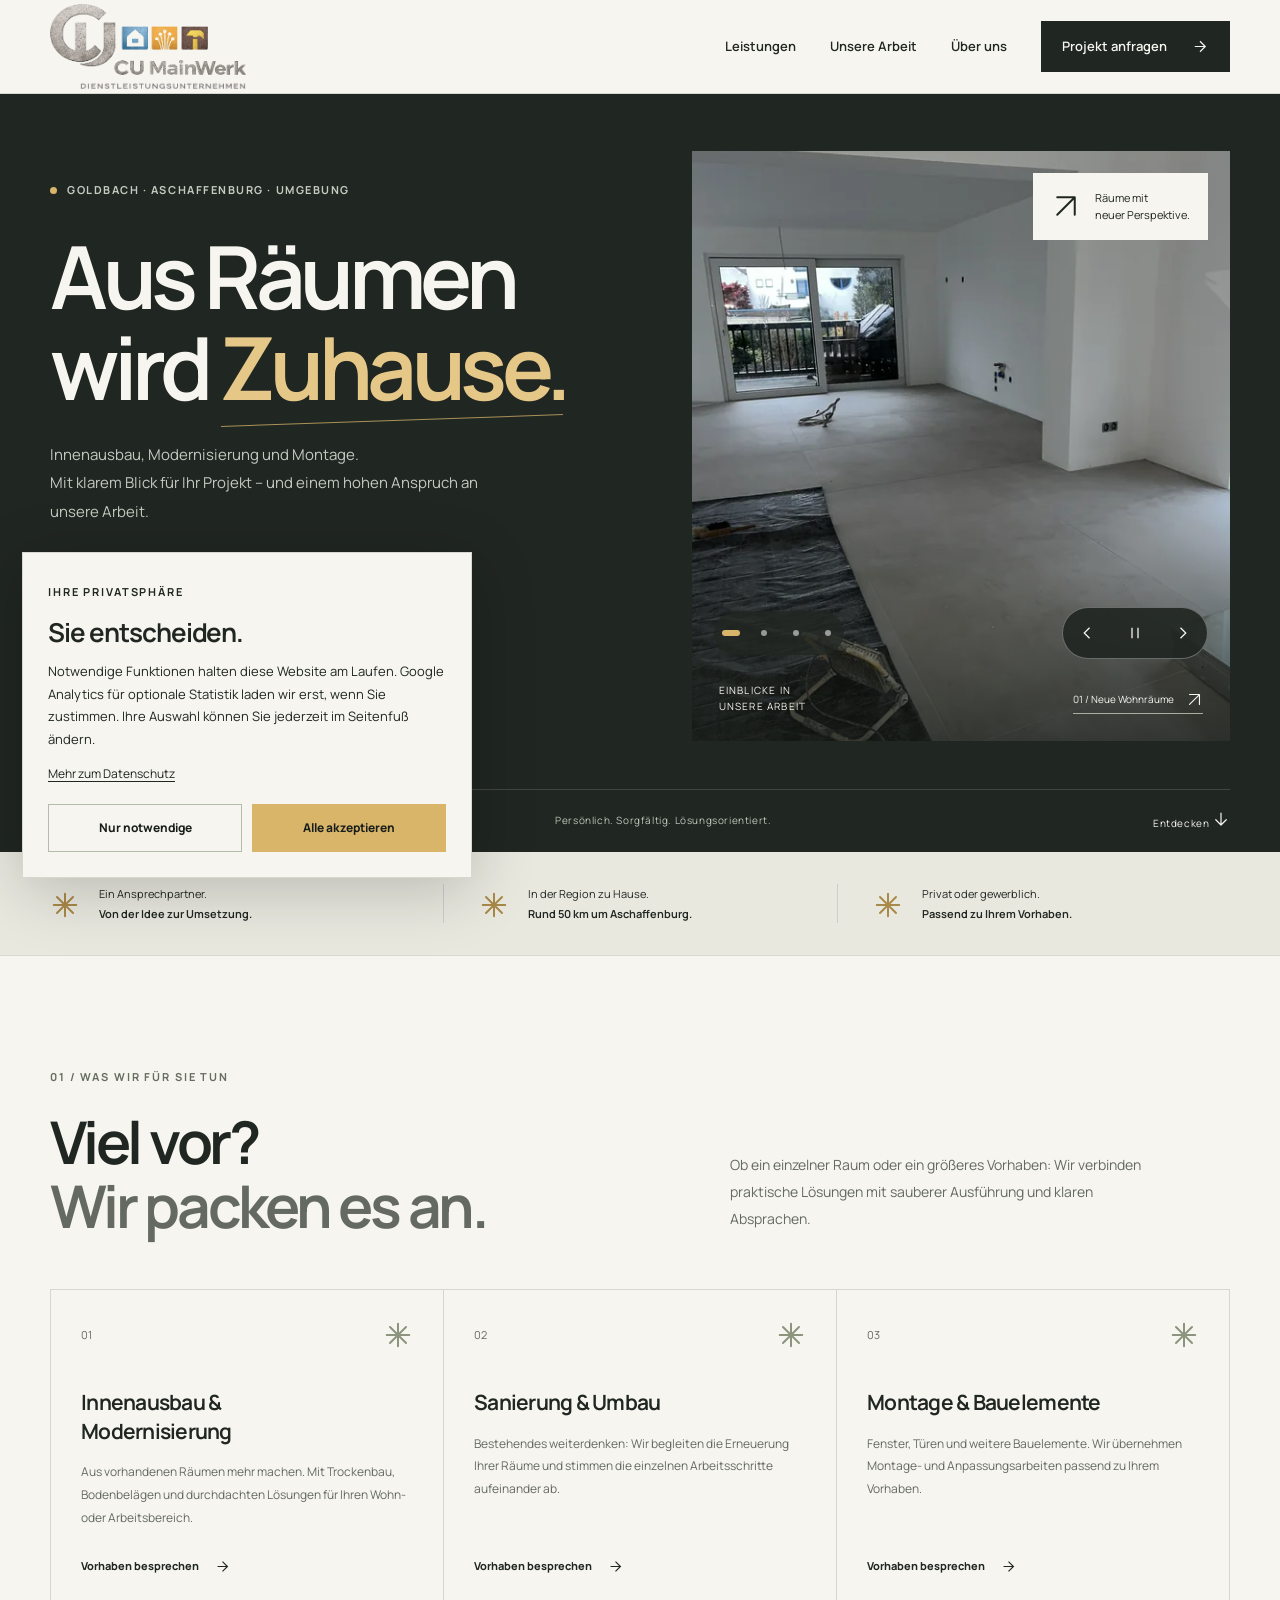
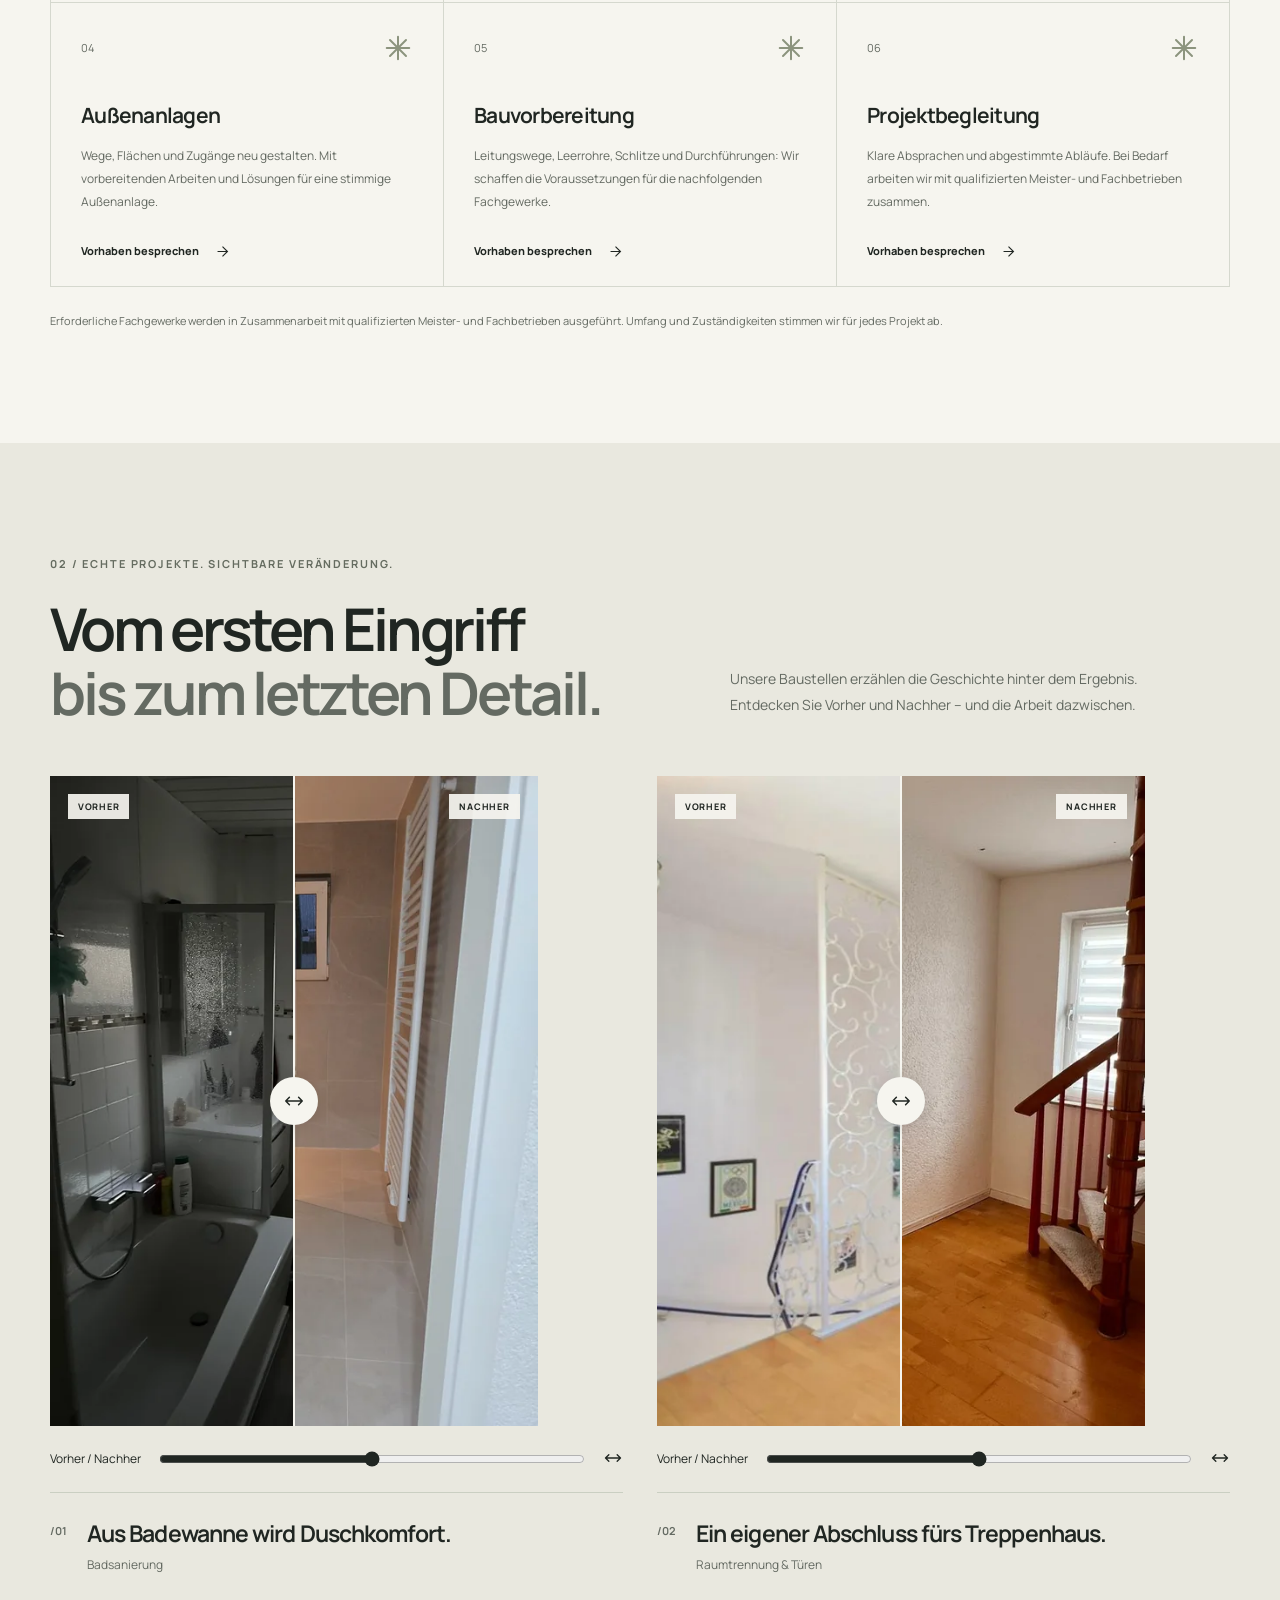
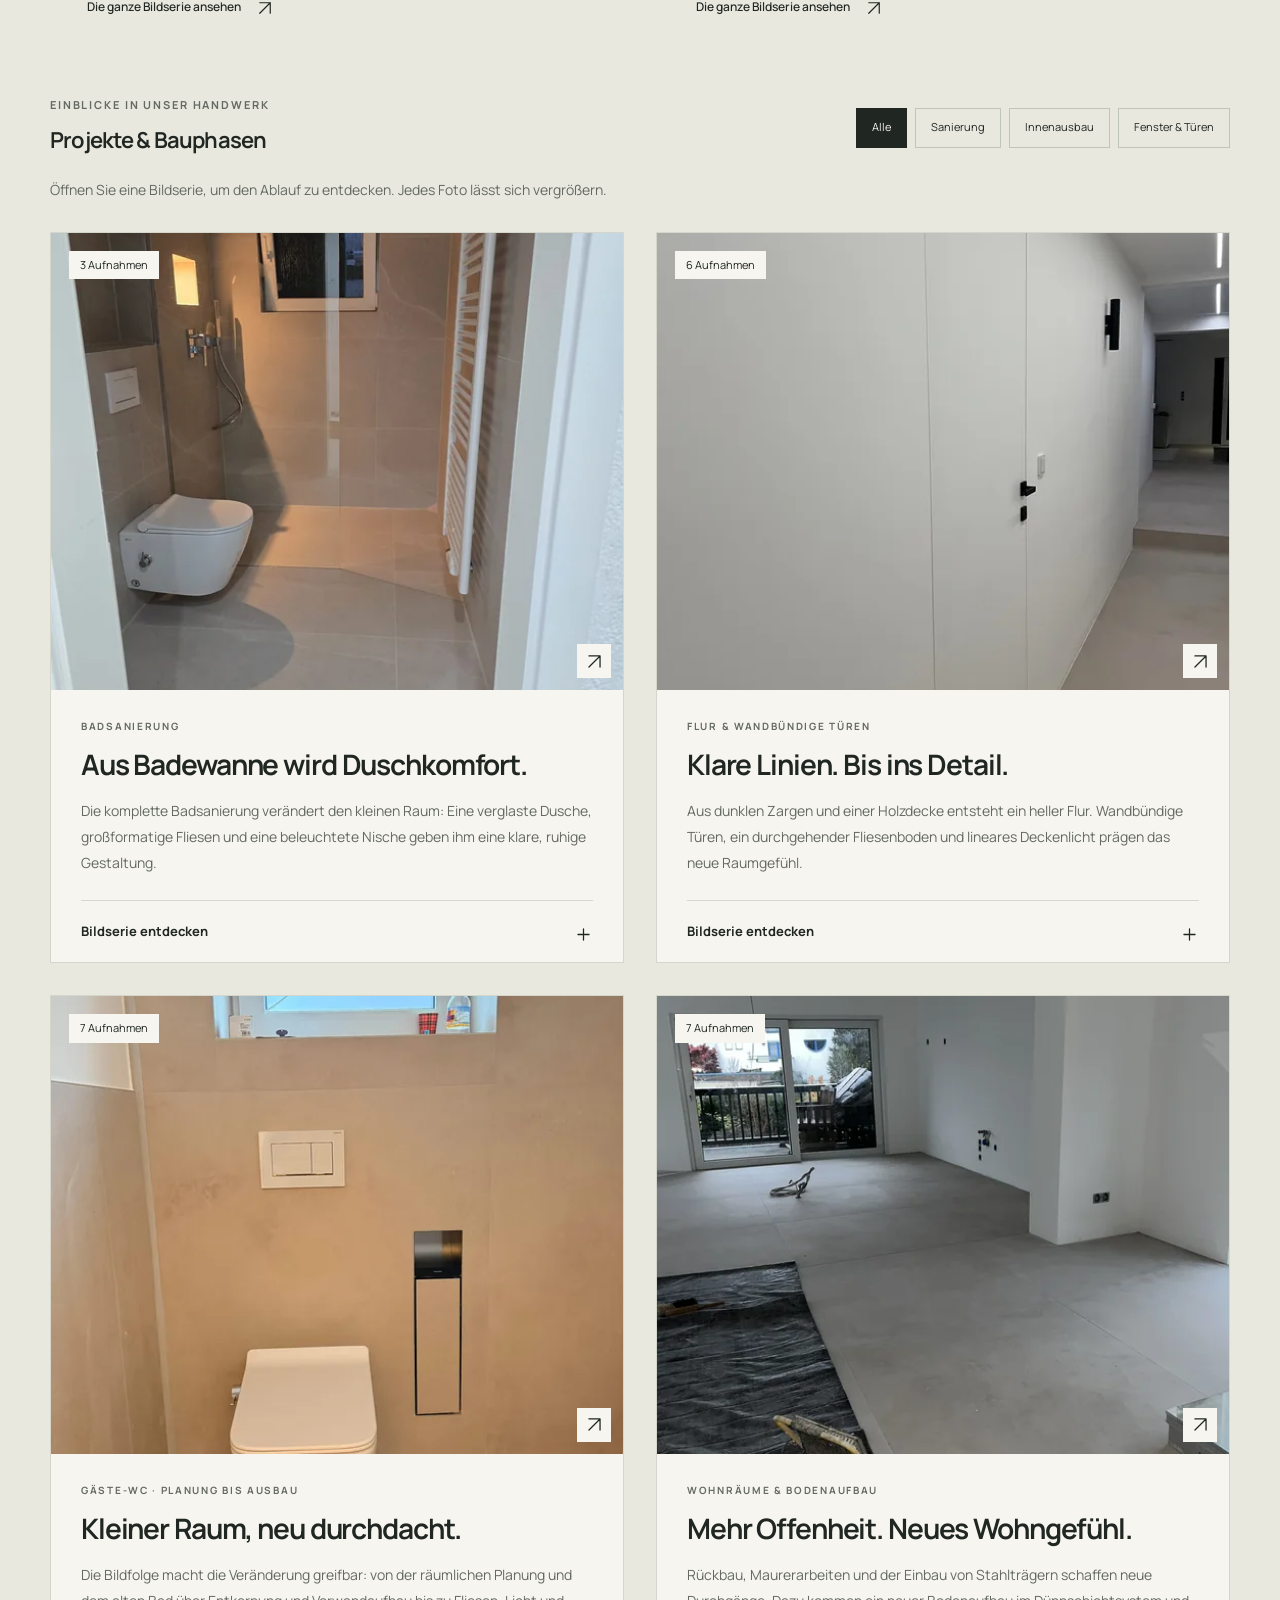
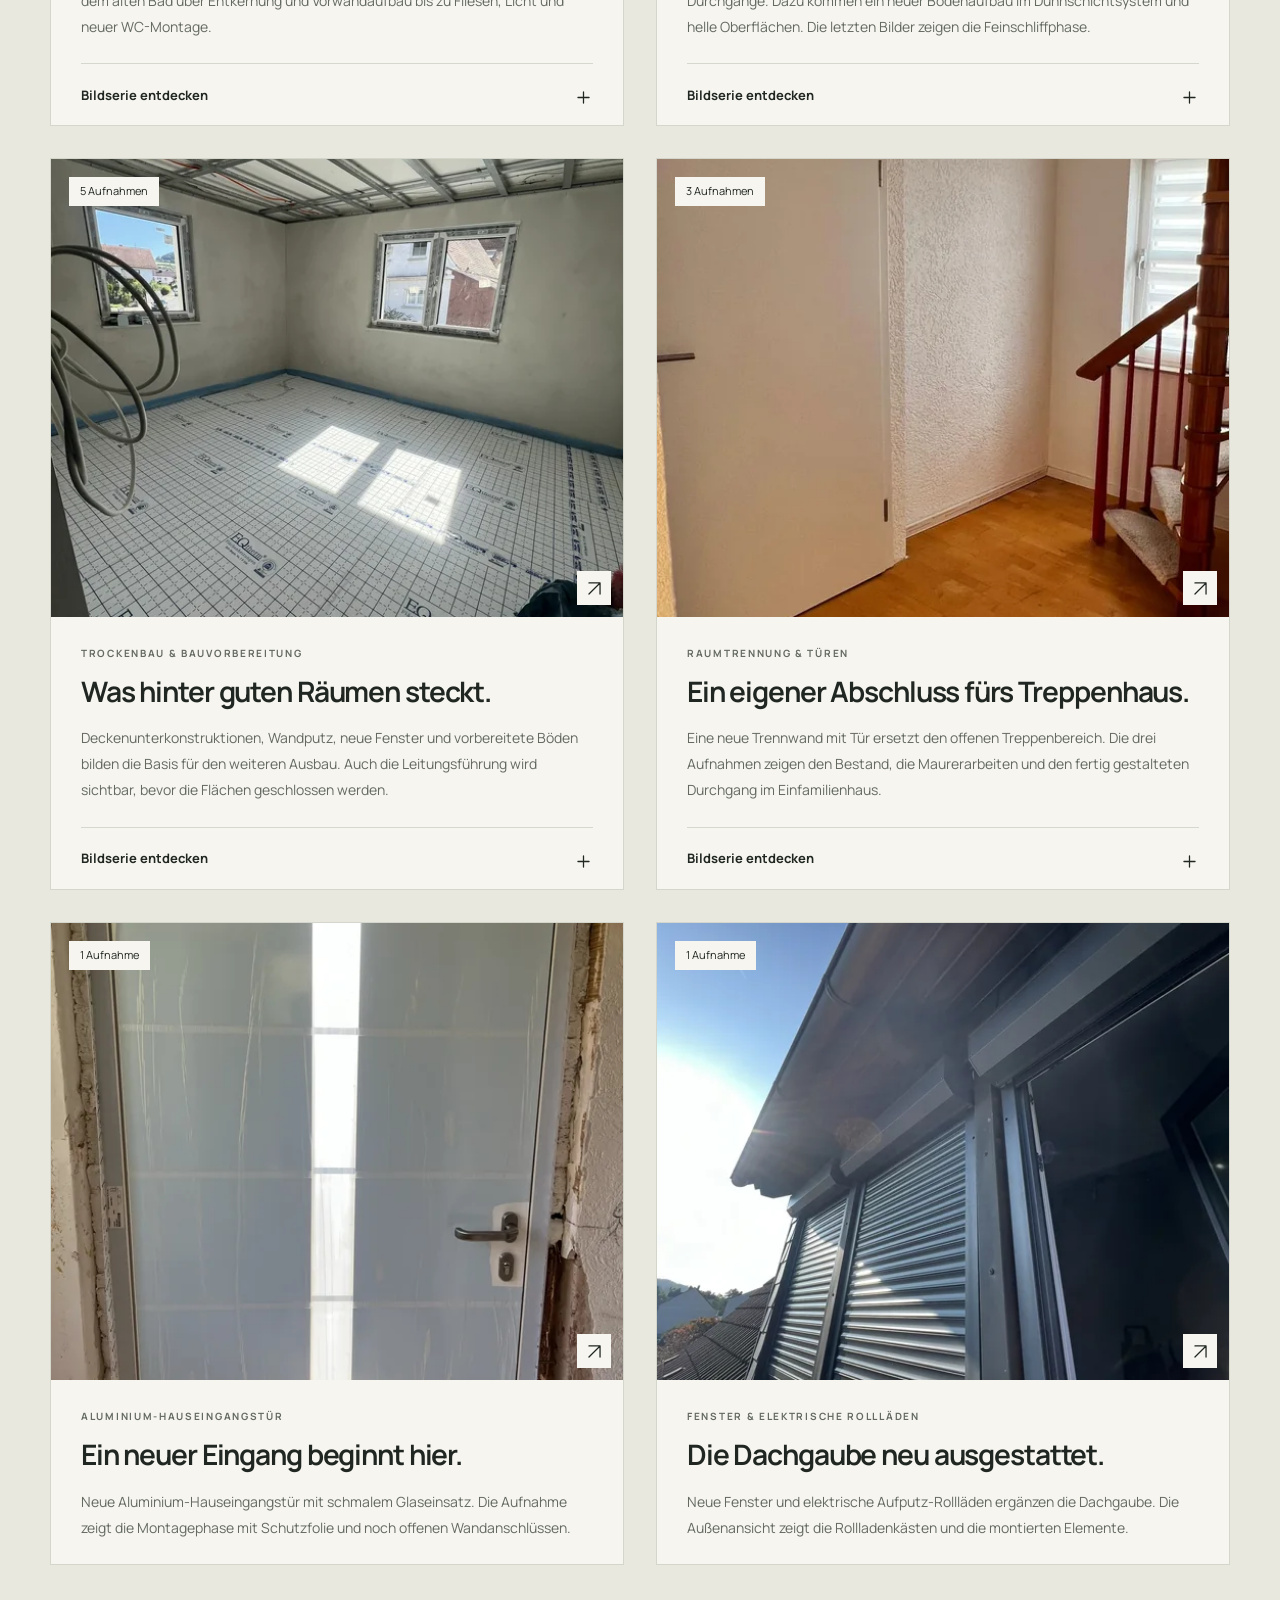
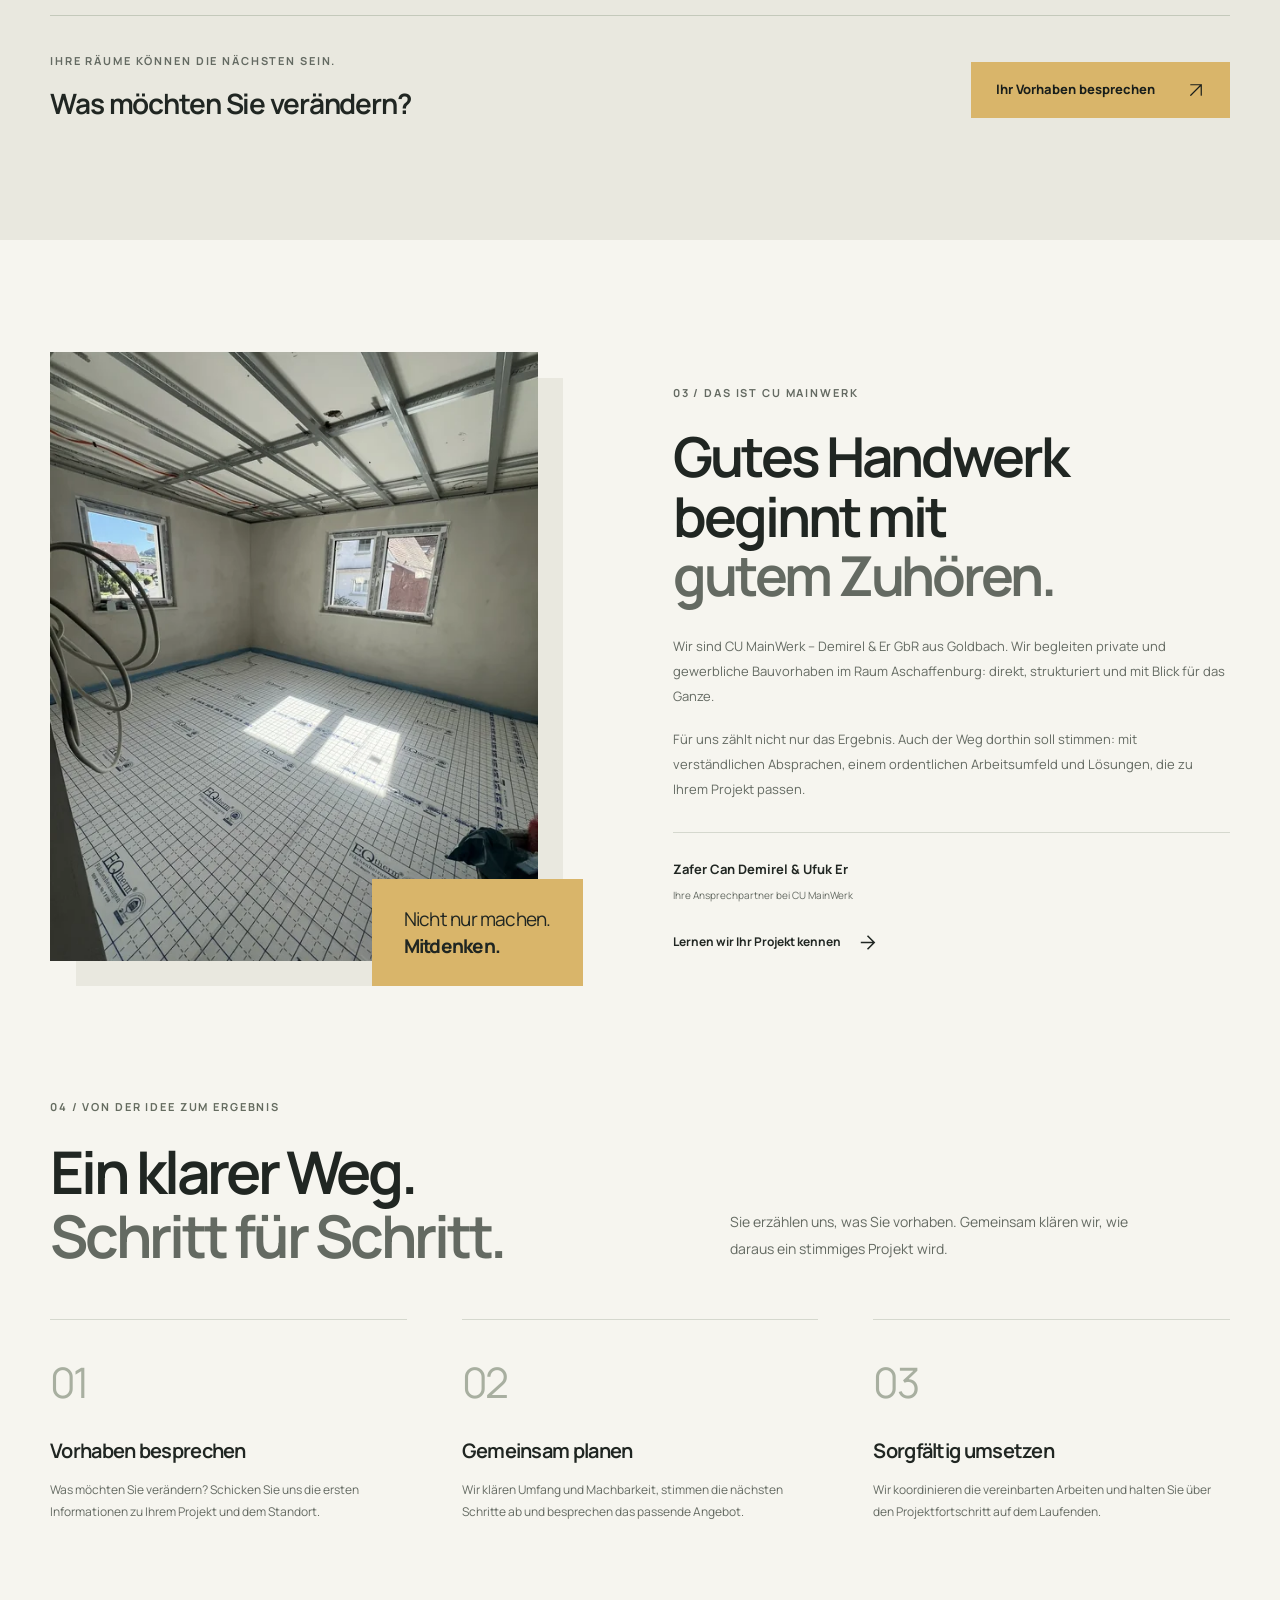
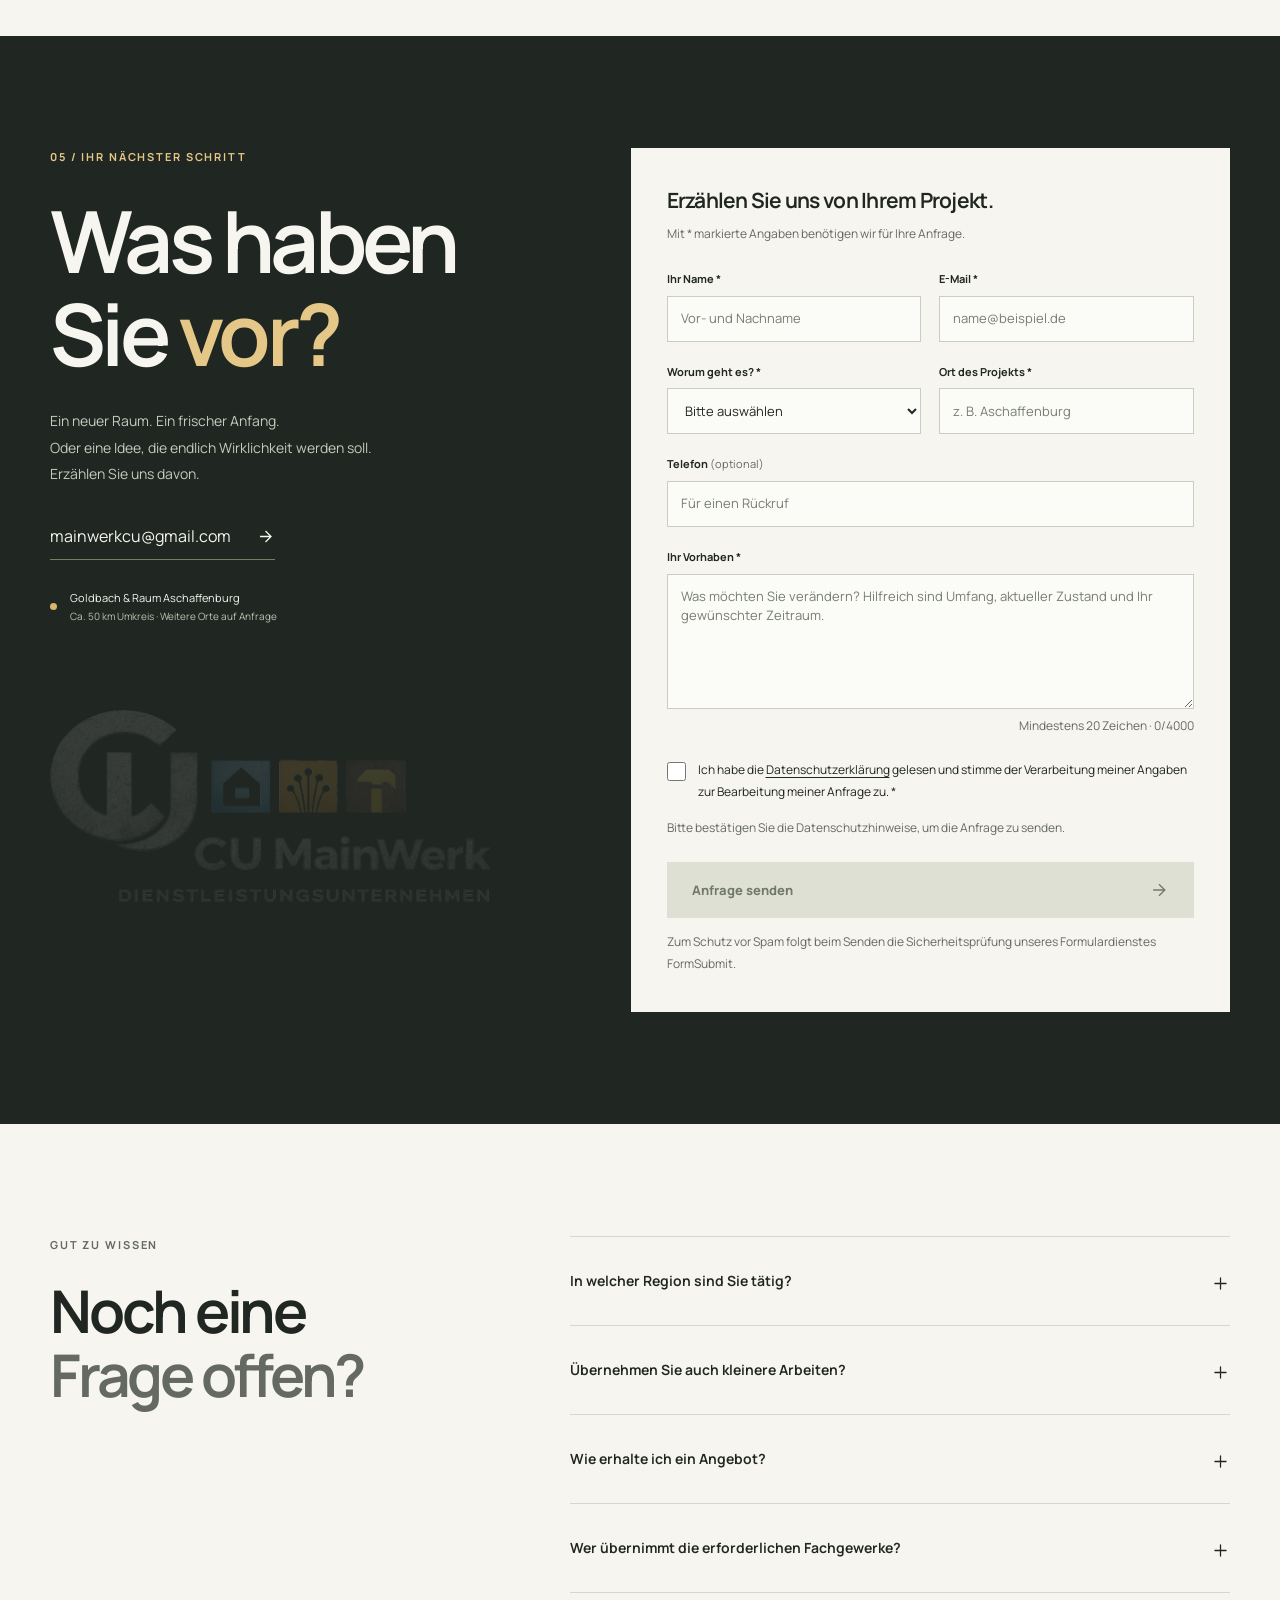
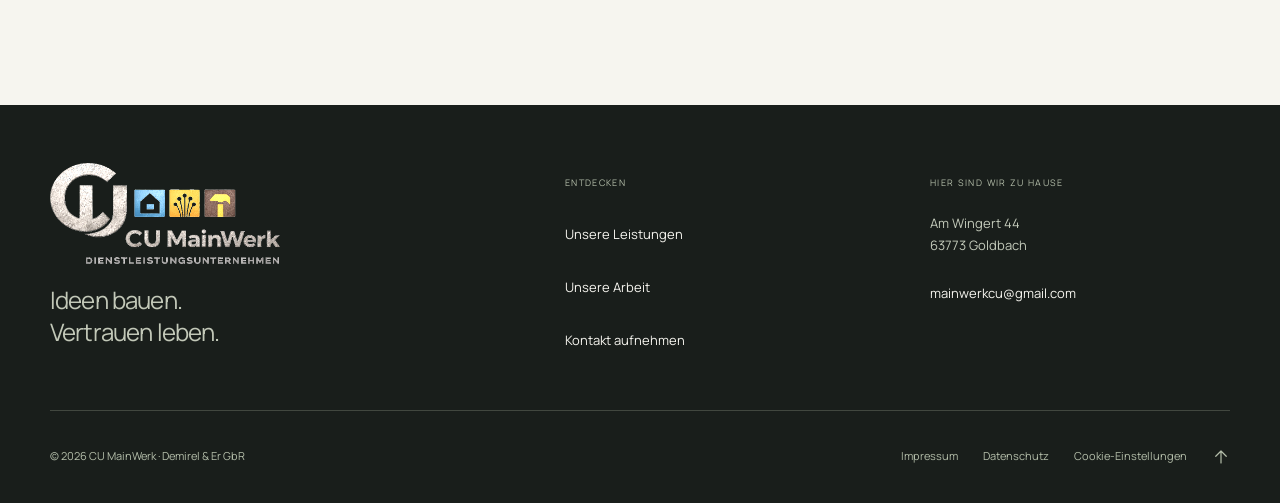
==== commit c60e7f94: "Restore original site branding and activate revised CU favicon" ====
--- a/index.html
+++ b/index.html
@@ -3,9 +3,9 @@
 <html lang="de"><head><meta charset="utf-8"/><meta content="width=device-width, initial-scale=1" name="viewport"/><meta content="#202622" name="theme-color"/>
 <title>CU MainWerk | Innenausbau &amp; Modernisierung in Aschaffenburg</title><meta content="Innenausbau, Sanierung, Montage und Bauunterstützung in Goldbach, Aschaffenburg und Umgebung. Entdecken Sie unsere Arbeit und erzählen Sie uns von Ihrem Projekt." name="description"/><meta content="index, follow" name="robots"/>
 <link href="https://cu-mainwerk.de/" rel="canonical"/>
-<meta content="website" property="og:type"/><meta content="de_DE" property="og:locale"/><meta content="CU MainWerk | Innenausbau &amp; Modernisierung in Aschaffenburg" property="og:title"/><meta content="Innenausbau, Sanierung, Montage und Bauunterstützung in Goldbach, Aschaffenburg und Umgebung. Entdecken Sie unsere Arbeit und erzählen Sie uns von Ihrem Projekt." property="og:description"/><meta content="https://cu-mainwerk.de/" property="og:url"/><meta content="https://cu-mainwerk.de/images/brand/cu-mainwerk-social.jpg?v=beton-cu-1" property="og:image"/>
-<link as="font" crossorigin="" href="assets/fonts/manrope-variable.ttf" rel="preload" type="font/ttf"/><link href="style.css?v=beton-cu-1" rel="stylesheet"/><script defer="" src="script.js?v=20260915-slideshow"></script><noscript><style>.menu-toggle,[data-cookie-settings]{display:none!important}@media(max-width:900px){.site-header{height:auto;position:relative}.header-row{flex-wrap:wrap;padding-block:10px}.main-nav{display:flex;position:static;flex-wrap:wrap;padding:0;box-shadow:none;max-height:none}}</style></noscript><link href="assets/icons/favicon.svg?v=beton-cu-1" rel="icon" type="image/svg+xml"/><link href="assets/icons/favicon-48.png?v=beton-cu-1" rel="icon" sizes="48x48" type="image/png"/><link href="assets/icons/icon-192.png?v=beton-cu-1" rel="icon" sizes="192x192" type="image/png"/><link href="assets/icons/apple-touch-icon.png?v=beton-cu-1" rel="apple-touch-icon" sizes="180x180"/><meta content="image/jpeg" property="og:image:type"/><meta content="1200" property="og:image:width"/><meta content="400" property="og:image:height"/><meta content="CU MainWerk – Dienstleistungsunternehmen" property="og:image:alt"/><meta content="summary_large_image" name="twitter:card"/><meta content="https://cu-mainwerk.de/images/brand/cu-mainwerk-social.jpg?v=beton-cu-1" name="twitter:image"/><meta content="CU MainWerk – Dienstleistungsunternehmen" name="twitter:image:alt"/></head><body>
-<a class="skip-link" href="#inhalt">Zum Inhalt springen</a><header class="site-header"><div class="shell header-row"><a aria-label="CU MainWerk – Startseite" class="brand" href="#start"><img alt="CU MainWerk" height="400" src="images/brand/cu-mainwerk-transparent.webp?v=beton-cu-1" width="1200"/></a>
+<meta content="website" property="og:type"/><meta content="de_DE" property="og:locale"/><meta content="CU MainWerk | Innenausbau &amp; Modernisierung in Aschaffenburg" property="og:title"/><meta content="Innenausbau, Sanierung, Montage und Bauunterstützung in Goldbach, Aschaffenburg und Umgebung. Entdecken Sie unsere Arbeit und erzählen Sie uns von Ihrem Projekt." property="og:description"/><meta content="https://cu-mainwerk.de/" property="og:url"/><meta content="https://cu-mainwerk.de/images/brand/cu-mainwerk-social.jpg?v=original-3" property="og:image"/>
+<link as="font" crossorigin="" href="assets/fonts/manrope-variable.ttf" rel="preload" type="font/ttf"/><link href="style.css?v=restore-brand-3" rel="stylesheet"/><script defer="" src="script.js?v=20260915-slideshow"></script><noscript><style>.menu-toggle,[data-cookie-settings]{display:none!important}@media(max-width:900px){.site-header{height:auto;position:relative}.header-row{flex-wrap:wrap;padding-block:10px}.main-nav{display:flex;position:static;flex-wrap:wrap;padding:0;box-shadow:none;max-height:none}}</style></noscript><link href="assets/icons/favicon.svg?v=cu-type-3" rel="icon" type="image/svg+xml"/><link href="assets/icons/favicon-48.png?v=cu-type-3" rel="icon" sizes="48x48" type="image/png"/><link href="assets/icons/icon-192.png?v=cu-type-3" rel="icon" sizes="192x192" type="image/png"/><link href="assets/icons/apple-touch-icon.png?v=cu-type-3" rel="apple-touch-icon" sizes="180x180"/><meta content="image/jpeg" property="og:image:type"/><meta content="1200" property="og:image:width"/><meta content="630" property="og:image:height"/><meta content="CU MainWerk – Ihr Projekt. Unser Handwerk." property="og:image:alt"/><meta content="summary_large_image" name="twitter:card"/><meta content="https://cu-mainwerk.de/images/brand/cu-mainwerk-social.jpg?v=original-3" name="twitter:image"/><meta content="CU MainWerk – Ihr Projekt. Unser Handwerk." name="twitter:image:alt"/></head><body>
+<a class="skip-link" href="#inhalt">Zum Inhalt springen</a><header class="site-header"><div class="shell header-row"><a aria-label="CU MainWerk – Startseite" class="brand" href="#start"><img alt="CU MainWerk" height="386" src="images/brand/cu-mainwerk-transparent.webp?v=original-3" width="886"/></a>
 <button aria-controls="main-nav" aria-expanded="false" class="menu-toggle" type="button"><span>Menü</span><span aria-hidden="true" class="menu-lines"></span></button>
 <nav aria-label="Hauptnavigation" class="main-nav" id="main-nav"><a href="#leistungen">Leistungen</a><a href="#referenzen">Unsere Arbeit</a><a href="#ueber-uns">Über uns</a><a class="nav-cta" href="#kontakt">Projekt anfragen <svg aria-hidden="true" fill="none" stroke="currentColor" stroke-width="1.6" viewBox="0 0 24 24"><path d="M5 12h14M12 5l7 7-7 7"></path></svg></a></nav></div></header>
 <main id="inhalt"><section class="hero" id="start"><div class="shell hero-grid"><div class="hero-copy"><p class="eyebrow"><span class="status-dot"></span> Goldbach · Aschaffenburg · Umgebung</p><h1>Aus Räumen<br/>wird <span>Zuhause.</span></h1><p class="hero-description">Innenausbau, Modernisierung und Montage.<br/>Mit klarem Blick für Ihr Projekt – und einem hohen Anspruch an unsere Arbeit.</p><div class="hero-actions"><a class="button" href="#kontakt">Ihr Projekt beginnt hier <svg aria-hidden="true" fill="none" stroke="currentColor" stroke-width="1.6" viewBox="0 0 24 24"><path d="M5 12h14M12 5l7 7-7 7"></path></svg></a><a class="quiet-link" href="#referenzen">Unsere Arbeit entdecken <span aria-hidden="true"><svg aria-hidden="true" class="ui-icon icon-arrow-down-left" fill="none" focusable="false" stroke="currentColor" stroke-linecap="round" stroke-linejoin="round" stroke-width="1.6" viewBox="0 0 24 24"><path d="M19 5L5 19M5 5v14h14"></path></svg></span></a></div><div class="hero-signature"><span>CU</span><p>Ihr Projekt.<br/><strong>Unser Handwerk.</strong></p></div></div><div aria-label="Einblicke in unsere Projekte" aria-roledescription="Karussell" class="hero-visual" data-slideshow="" role="region"><img alt="Helle Wände und großformatige Bodenfliesen im neu geöffneten Wohnbereich." aria-hidden="false" class="hero-photo hero-slide is-active" data-title="Neue Wohnräume" decoding="async" fetchpriority="high" height="1600" loading="eager" sizes="(max-width:700px) 92vw, (max-width:1100px) 45vw, 560px" src="images/projekte/wohnraeume-feinschliff-01-wohnraum-boden-wand-1200.webp" srcset="images/projekte/wohnraeume-feinschliff-01-wohnraum-boden-wand-560.webp 560w, images/projekte/wohnraeume-feinschliff-01-wohnraum-boden-wand-1200.webp 1200w" width="1200"/><img alt="Der neue Duschbereich mit Glasabtrennung, Regendusche und schlankem Heizkörper." aria-hidden="true" class="hero-photo hero-slide" data-src="images/projekte/badsanierung-komplett-nachher-1200.webp" data-srcset="images/projekte/badsanierung-komplett-nachher-560.webp 560w, images/projekte/badsanierung-komplett-nachher-1200.webp 1200w" data-title="Badsanierung" decoding="async" fetchpriority="low" height="1600" loading="eager" sizes="(max-width:700px) 92vw, (max-width:1100px) 45vw, 560px" width="1200"/><img alt="Neu montiertes WC mit Betätigungsplatte und wandintegriertem Zubehörmodul." aria-hidden="true" class="hero-photo hero-slide" data-src="images/projekte/gaeste-wc-sanierung-06-neuaufbau-wc-1200.webp" data-srcset="images/projekte/gaeste-wc-sanierung-06-neuaufbau-wc-560.webp 560w, images/projekte/gaeste-wc-sanierung-06-neuaufbau-wc-1200.webp 1200w" data-title="Gäste-WC" decoding="async" fetchpriority="low" height="1600" loading="eager" sizes="(max-width:700px) 92vw, (max-width:1100px) 45vw, 560px" width="1200"/><img alt="Wandbündige weiße Tür mit schwarzen Beschlägen im modernisierten Flur" aria-hidden="true" class="hero-photo hero-slide" data-src="images/projekte/flur-wandbuendige-tueren-06-detail-wandbuendige-tuer-1200.webp" data-srcset="images/projekte/flur-wandbuendige-tueren-06-detail-wandbuendige-tuer-560.webp 560w, images/projekte/flur-wandbuendige-tueren-06-detail-wandbuendige-tuer-1200.webp 1200w" data-title="Wandbündige Türen" decoding="async" fetchpriority="low" height="1600" loading="eager" sizes="(max-width:700px) 92vw, (max-width:1100px) 45vw, 560px" width="1200"/><div class="photo-corner"><span aria-hidden="true" class="corner-mark"><svg aria-hidden="true" class="ui-icon icon-arrow-up-right" fill="none" focusable="false" stroke="currentColor" stroke-linecap="round" stroke-linejoin="round" stroke-width="1.6" viewBox="0 0 24 24"><path d="M5 19L19 5M5 5h14v14"></path></svg></span><span>Räume mit<br/>neuer Perspektive.</span></div><a class="hero-image-caption" href="#referenzen"><span>Einblicke in unsere Arbeit</span><span><span data-slide-caption="">01 / Neue Wohnräume</span><svg aria-hidden="true" class="ui-icon icon-arrow-up-right" fill="none" focusable="false" stroke="currentColor" stroke-linecap="round" stroke-linejoin="round" stroke-width="1.6" viewBox="0 0 24 24"><path d="M5 19L19 5M5 5h14v14"></path></svg></span></a><div class="slideshow-controls" hidden=""><div aria-label="Bild auswählen" class="slideshow-dots" role="group"><button aria-current="true" aria-label="Bild 1: Neue Wohnräume" data-slide="0" type="button"><span></span></button><button aria-current="false" aria-label="Bild 2: Badsanierung" data-slide="1" type="button"><span></span></button><button aria-current="false" aria-label="Bild 3: Gäste-WC" data-slide="2" type="button"><span></span></button><button aria-current="false" aria-label="Bild 4: Wandbündige Türen" data-slide="3" type="button"><span></span></button></div><div class="slideshow-buttons"><button aria-label="Vorheriges Bild" data-slide-prev="" type="button"><svg aria-hidden="true" class="ui-icon" fill="none" focusable="false" stroke="currentColor" stroke-width="1.7" viewBox="0 0 24 24"><path d="M14 5l-7 7 7 7"></path></svg></button><button aria-label="Slideshow pausieren" aria-pressed="true" data-slide-toggle="" type="button"><span data-pause-icon=""><svg aria-hidden="true" class="ui-icon" fill="none" focusable="false" stroke="currentColor" stroke-width="1.7" viewBox="0 0 24 24"><path d="M8 5v14M16 5v14"></path></svg></span><span data-play-icon="" hidden=""><svg aria-hidden="true" class="ui-icon" fill="none" focusable="false" stroke="currentColor" stroke-width="1.7" viewBox="0 0 24 24"><path d="M8 4l12 8-12 8Z"></path></svg></span></button><button aria-label="Nächstes Bild" data-slide-next="" type="button"><svg aria-hidden="true" class="ui-icon" fill="none" focusable="false" stroke="currentColor" stroke-width="1.7" viewBox="0 0 24 24"><path d="M10 5l7 7-7 7"></path></svg></button></div></div></div></div><div class="shell hero-bottom"><span>Qualität vor Quantität.</span><span>Persönlich. Sorgfältig. Lösungsorientiert.</span><a aria-label="Leistungen entdecken" href="#leistungen">Entdecken <svg aria-hidden="true" class="ui-icon icon-arrow-down" fill="none" focusable="false" stroke="currentColor" stroke-linecap="round" stroke-linejoin="round" stroke-width="1.6" viewBox="0 0 24 24"><path d="M12 4v16M5 13l7 7 7-7"></path></svg></a></div></section>
@@ -14,7 +14,7 @@
 <section class="section projects-section" id="referenzen"><div class="shell"><div class="section-head"><div><p class="eyebrow">02 / Echte Projekte. Sichtbare Veränderung.</p><h2>Vom ersten Eingriff<br/><span>bis zum letzten Detail.</span></h2></div><p>Unsere Baustellen erzählen die Geschichte hinter dem Ergebnis. Entdecken Sie Vorher und Nachher – und die Arbeit dazwischen.</p></div><div class="comparison-grid"><article class="comparison-card"><div class="comparison" data-comparison="" style="--split:50%"><img alt="Der neue Duschbereich mit Glasabtrennung, Regendusche und schlankem Heizkörper." class="compare-after" decoding="async" height="1600" loading="lazy" sizes="(max-width:700px) 92vw, (max-width:1100px) 45vw, 560px" src="images/projekte/badsanierung-komplett-nachher-1200.webp" srcset="images/projekte/badsanierung-komplett-nachher-560.webp 560w, images/projekte/badsanierung-komplett-nachher-1200.webp 1200w" width="1200"/><img alt="Das ursprüngliche Bad mit Badewanne, Duschabtrennung und Heizkörper unter dem Fenster." class="compare-before" decoding="async" height="1600" loading="lazy" sizes="(max-width:700px) 92vw, (max-width:1100px) 45vw, 560px" src="images/projekte/badsanierung-komplett-vorher-1200.webp" srcset="images/projekte/badsanierung-komplett-vorher-560.webp 560w, images/projekte/badsanierung-komplett-vorher-1200.webp 1200w" width="1200"/><span class="image-label label-before">Vorher</span><span class="image-label label-after">Nachher</span><span aria-hidden="true" class="comparison-line"><span><svg aria-hidden="true" class="ui-icon icon-compare" fill="none" focusable="false" stroke="currentColor" stroke-linecap="round" stroke-linejoin="round" stroke-width="1.6" viewBox="0 0 24 24"><path d="M3 12h18M7 8l-4 4 4 4M17 8l4 4-4 4"></path></svg></span></span></div><div class="comparison-control"><label for="vergleich-bad">Vorher / Nachher</label><input aria-label="Vorher-Nachher-Vergleich: Badsanierung" data-comparison-range="" id="vergleich-bad" max="100" min="0" type="range" value="50"/><span aria-hidden="true"><svg aria-hidden="true" class="ui-icon icon-compare" fill="none" focusable="false" stroke="currentColor" stroke-linecap="round" stroke-linejoin="round" stroke-width="1.6" viewBox="0 0 24 24"><path d="M3 12h18M7 8l-4 4 4 4M17 8l4 4-4 4"></path></svg></span></div><div class="project-caption"><span class="project-no">/01</span><div><h3>Aus Badewanne wird Duschkomfort.</h3><p>Badsanierung</p><a class="quiet-link" data-open-project="bad" href="#projekt-bad">Die ganze Bildserie ansehen <svg aria-hidden="true" class="ui-icon icon-arrow-up-right" fill="none" focusable="false" stroke="currentColor" stroke-linecap="round" stroke-linejoin="round" stroke-width="1.6" viewBox="0 0 24 24"><path d="M5 19L19 5M5 5h14v14"></path></svg></a></div></div></article><article class="comparison-card"><div class="comparison" data-comparison="" style="--split:50%"><img alt="Weiße Tür und fertig bearbeitete Wand als neuer Abschluss zum Treppenbereich." class="compare-after" decoding="async" height="1600" loading="lazy" sizes="(max-width:700px) 92vw, (max-width:1100px) 45vw, 560px" src="images/projekte/treppenbereich-abtrennung-03-nachher-1200.webp" srcset="images/projekte/treppenbereich-abtrennung-03-nachher-560.webp 560w, images/projekte/treppenbereich-abtrennung-03-nachher-1200.webp 712w" width="712"/><img alt="Offener Treppenbereich mit dekorativem Raumteiler." class="compare-before" decoding="async" height="927" loading="lazy" sizes="(max-width:700px) 92vw, (max-width:1100px) 45vw, 560px" src="images/projekte/treppenbereich-abtrennung-01-vorher-1200.webp" srcset="images/projekte/treppenbereich-abtrennung-01-vorher-560.webp 560w, images/projekte/treppenbereich-abtrennung-01-vorher-1200.webp 750w" width="750"/><span class="image-label label-before">Vorher</span><span class="image-label label-after">Nachher</span><span aria-hidden="true" class="comparison-line"><span><svg aria-hidden="true" class="ui-icon icon-compare" fill="none" focusable="false" stroke="currentColor" stroke-linecap="round" stroke-linejoin="round" stroke-width="1.6" viewBox="0 0 24 24"><path d="M3 12h18M7 8l-4 4 4 4M17 8l4 4-4 4"></path></svg></span></span></div><div class="comparison-control"><label for="vergleich-treppenbereich">Vorher / Nachher</label><input aria-label="Vorher-Nachher-Vergleich: Raumtrennung &amp; Türen" data-comparison-range="" id="vergleich-treppenbereich" max="100" min="0" type="range" value="50"/><span aria-hidden="true"><svg aria-hidden="true" class="ui-icon icon-compare" fill="none" focusable="false" stroke="currentColor" stroke-linecap="round" stroke-linejoin="round" stroke-width="1.6" viewBox="0 0 24 24"><path d="M3 12h18M7 8l-4 4 4 4M17 8l4 4-4 4"></path></svg></span></div><div class="project-caption"><span class="project-no">/02</span><div><h3>Ein eigener Abschluss fürs Treppenhaus.</h3><p>Raumtrennung &amp; Türen</p><a class="quiet-link" data-open-project="treppenbereich" href="#projekt-treppenbereich">Die ganze Bildserie ansehen <svg aria-hidden="true" class="ui-icon icon-arrow-up-right" fill="none" focusable="false" stroke="currentColor" stroke-linecap="round" stroke-linejoin="round" stroke-width="1.6" viewBox="0 0 24 24"><path d="M5 19L19 5M5 5h14v14"></path></svg></a></div></div></article></div><div class="gallery-head"><div><p class="eyebrow">Einblicke in unser Handwerk</p><h3>Projekte &amp; Bauphasen</h3></div><div aria-label="Projekte filtern" class="filters" hidden="" role="group"><button aria-pressed="true" data-filter="all" type="button">Alle</button><button aria-pressed="false" data-filter="sanierung" type="button">Sanierung</button><button aria-pressed="false" data-filter="innenausbau" type="button">Innenausbau</button><button aria-pressed="false" data-filter="montage" type="button">Fenster &amp; Türen</button></div></div><p class="gallery-intro">Öffnen Sie eine Bildserie, um den Ablauf zu entdecken. Jedes Foto lässt sich vergrößern.</p><p aria-live="polite" class="sr-only" id="filter-status" role="status"></p><div class="project-stories"><article class="project-story" data-category="sanierung" id="projekt-bad"><div class="story-cover"><a aria-label="Nachher: Der neue Duschbereich mit Glasabtrennung, Regendusche und schlankem Heizkörper. – Bild vergrößern" class="story-cover-link" data-caption="Nachher · Der neue Duschbereich mit Glasabtrennung, Regendusche und schlankem Heizkörper." data-group="bad" data-lightbox="" href="images/projekte/badsanierung-komplett-nachher-1200.webp"><img alt="Der neue Duschbereich mit Glasabtrennung, Regendusche und schlankem Heizkörper." class="" decoding="async" height="1600" loading="lazy" sizes="(max-width:700px) 92vw, (max-width:1100px) 45vw, 560px" src="images/projekte/badsanierung-komplett-nachher-1200.webp" srcset="images/projekte/badsanierung-komplett-nachher-560.webp 560w, images/projekte/badsanierung-komplett-nachher-1200.webp 1200w" width="1200"/><span aria-hidden="true" class="zoom-hint"><svg aria-hidden="true" class="ui-icon icon-arrow-up-right" fill="none" focusable="false" stroke="currentColor" stroke-linecap="round" stroke-linejoin="round" stroke-width="1.6" viewBox="0 0 24 24"><path d="M5 19L19 5M5 5h14v14"></path></svg></span></a><span class="story-count">3 Aufnahmen</span></div><div class="story-copy"><p class="eyebrow">Badsanierung</p><h3>Aus Badewanne wird Duschkomfort.</h3><p>Die komplette Badsanierung verändert den kleinen Raum: Eine verglaste Dusche, großformatige Fliesen und eine beleuchtete Nische geben ihm eine klare, ruhige Gestaltung.</p></div><details class="story-details"><summary><span>Bildserie entdecken</span><span aria-hidden="true" class="detail-icon"><svg aria-hidden="true" class="ui-icon icon-plus" fill="none" focusable="false" stroke="currentColor" stroke-linecap="round" stroke-linejoin="round" stroke-width="1.6" viewBox="0 0 24 24"><path d="M12 5v14M5 12h14"></path></svg></span></summary><div class="story-frames"><figure><a aria-label="Vorher: Das ursprüngliche Bad mit Badewanne, Duschabtrennung und Heizkörper unter dem Fenster. – Bild vergrößern" class="phase-photo" data-caption="Vorher · Das ursprüngliche Bad mit Badewanne, Duschabtrennung und Heizkörper unter dem Fenster." data-group="bad" data-lightbox="" href="images/projekte/badsanierung-komplett-vorher-1200.webp"><img alt="Das ursprüngliche Bad mit Badewanne, Duschabtrennung und Heizkörper unter dem Fenster." class="" decoding="async" height="1600" loading="lazy" sizes="(max-width:700px) 92vw, (max-width:1100px) 45vw, 560px" src="images/projekte/badsanierung-komplett-vorher-1200.webp" srcset="images/projekte/badsanierung-komplett-vorher-560.webp 560w, images/projekte/badsanierung-komplett-vorher-1200.webp 1200w" width="1200"/><span aria-hidden="true" class="zoom-hint"><svg aria-hidden="true" class="ui-icon icon-arrow-up-right" fill="none" focusable="false" stroke="currentColor" stroke-linecap="round" stroke-linejoin="round" stroke-width="1.6" viewBox="0 0 24 24"><path d="M5 19L19 5M5 5h14v14"></path></svg></span></a><figcaption><span class="phase-number">01</span><div><strong>Vorher</strong><p>Das ursprüngliche Bad mit Badewanne, Duschabtrennung und Heizkörper unter dem Fenster.</p></div></figcaption></figure><figure><a aria-label="Nachher: Der neue Duschbereich mit Glasabtrennung, Regendusche und schlankem Heizkörper. – Bild vergrößern" class="phase-photo" data-caption="Nachher · Der neue Duschbereich mit Glasabtrennung, Regendusche und schlankem Heizkörper." data-group="bad" data-lightbox="" href="images/projekte/badsanierung-komplett-nachher-1200.webp"><img alt="Der neue Duschbereich mit Glasabtrennung, Regendusche und schlankem Heizkörper." class="" decoding="async" height="1600" loading="lazy" sizes="(max-width:700px) 92vw, (max-width:1100px) 45vw, 560px" src="images/projekte/badsanierung-komplett-nachher-1200.webp" srcset="images/projekte/badsanierung-komplett-nachher-560.webp 560w, images/projekte/badsanierung-komplett-nachher-1200.webp 1200w" width="1200"/><span aria-hidden="true" class="zoom-hint"><svg aria-hidden="true" class="ui-icon icon-arrow-up-right" fill="none" focusable="false" stroke="currentColor" stroke-linecap="round" stroke-linejoin="round" stroke-width="1.6" viewBox="0 0 24 24"><path d="M5 19L19 5M5 5h14v14"></path></svg></span></a><figcaption><span class="phase-number">02</span><div><strong>Nachher</strong><p>Der neue Duschbereich mit Glasabtrennung, Regendusche und schlankem Heizkörper.</p></div></figcaption></figure><figure><a aria-label="Ausbaudetail: Wandhängendes WC, eingelassene Armatur und beleuchtete Duschnische während der Endmontage. – Bild vergrößern" class="phase-photo" data-caption="Ausbaudetail · Wandhängendes WC, eingelassene Armatur und beleuchtete Duschnische während der Endmontage." data-group="bad" data-lightbox="" href="images/projekte/badsanierung-komplett-detail-1200.webp"><img alt="Wandhängendes WC, eingelassene Armatur und beleuchtete Duschnische während der Endmontage." class="" decoding="async" height="1600" loading="lazy" sizes="(max-width:700px) 92vw, (max-width:1100px) 45vw, 560px" src="images/projekte/badsanierung-komplett-detail-1200.webp" srcset="images/projekte/badsanierung-komplett-detail-560.webp 560w, images/projekte/badsanierung-komplett-detail-1200.webp 1200w" width="1200"/><span aria-hidden="true" class="zoom-hint"><svg aria-hidden="true" class="ui-icon icon-arrow-up-right" fill="none" focusable="false" stroke="currentColor" stroke-linecap="round" stroke-linejoin="round" stroke-width="1.6" viewBox="0 0 24 24"><path d="M5 19L19 5M5 5h14v14"></path></svg></span></a><figcaption><span class="phase-number">03</span><div><strong>Ausbaudetail</strong><p>Wandhängendes WC, eingelassene Armatur und beleuchtete Duschnische während der Endmontage.</p></div></figcaption></figure></div></details></article><article class="project-story" data-category="innenausbau" id="projekt-flur"><div class="story-cover"><a aria-label="Türdetail: Die weiße Tür schließt bündig mit der Wand ab; schwarze Beschläge setzen einen Akzent. – Bild vergrößern" class="story-cover-link" data-caption="Türdetail · Die weiße Tür schließt bündig mit der Wand ab; schwarze Beschläge setzen einen Akzent." data-group="flur" data-lightbox="" href="images/projekte/flur-wandbuendige-tueren-06-detail-wandbuendige-tuer-1200.webp"><img alt="Die weiße Tür schließt bündig mit der Wand ab; schwarze Beschläge setzen einen Akzent." class="" decoding="async" height="1600" loading="lazy" sizes="(max-width:700px) 92vw, (max-width:1100px) 45vw, 560px" src="images/projekte/flur-wandbuendige-tueren-06-detail-wandbuendige-tuer-1200.webp" srcset="images/projekte/flur-wandbuendige-tueren-06-detail-wandbuendige-tuer-560.webp 560w, images/projekte/flur-wandbuendige-tueren-06-detail-wandbuendige-tuer-1200.webp 1200w" width="1200"/><span aria-hidden="true" class="zoom-hint"><svg aria-hidden="true" class="ui-icon icon-arrow-up-right" fill="none" focusable="false" stroke="currentColor" stroke-linecap="round" stroke-linejoin="round" stroke-width="1.6" viewBox="0 0 24 24"><path d="M5 19L19 5M5 5h14v14"></path></svg></span></a><span class="story-count">6 Aufnahmen</span></div><div class="story-copy"><p class="eyebrow">Flur &amp; wandbündige Türen</p><h3>Klare Linien. Bis ins Detail.</h3><p>Aus dunklen Zargen und einer Holzdecke entsteht ein heller Flur. Wandbündige Türen, ein durchgehender Fliesenboden und lineares Deckenlicht prägen das neue Raumgefühl.</p></div><details class="story-details"><summary><span>Bildserie entdecken</span><span aria-hidden="true" class="detail-icon"><svg aria-hidden="true" class="ui-icon icon-plus" fill="none" focusable="false" stroke="currentColor" stroke-linecap="round" stroke-linejoin="round" stroke-width="1.6" viewBox="0 0 24 24"><path d="M12 5v14M5 12h14"></path></svg></span></summary><div class="story-frames"><figure><a aria-label="Vorher: Der ursprüngliche Flur mit Holzdecke und dunklen Türzargen. – Bild vergrößern" class="phase-photo" data-caption="Vorher · Der ursprüngliche Flur mit Holzdecke und dunklen Türzargen." data-group="flur" data-lightbox="" href="images/projekte/flur-wandbuendige-tueren-01-vorher-1200.webp"><img alt="Der ursprüngliche Flur mit Holzdecke und dunklen Türzargen." class="" decoding="async" height="1600" loading="lazy" sizes="(max-width:700px) 92vw, (max-width:1100px) 45vw, 560px" src="images/projekte/flur-wandbuendige-tueren-01-vorher-1200.webp" srcset="images/projekte/flur-wandbuendige-tueren-01-vorher-560.webp 560w, images/projekte/flur-wandbuendige-tueren-01-vorher-1200.webp 1200w" width="1200"/><span aria-hidden="true" class="zoom-hint"><svg aria-hidden="true" class="ui-icon icon-arrow-up-right" fill="none" focusable="false" stroke="currentColor" stroke-linecap="round" stroke-linejoin="round" stroke-width="1.6" viewBox="0 0 24 24"><path d="M5 19L19 5M5 5h14v14"></path></svg></span></a><figcaption><span class="phase-number">01</span><div><strong>Vorher</strong><p>Der ursprüngliche Flur mit Holzdecke und dunklen Türzargen.</p></div></figcaption></figure><figure><a aria-label="Rückbau: Alte Zargen und Beläge sind entfernt, die Türöffnungen freigelegt. – Bild vergrößern" class="phase-photo" data-caption="Rückbau · Alte Zargen und Beläge sind entfernt, die Türöffnungen freigelegt." data-group="flur" data-lightbox="" href="images/projekte/flur-wandbuendige-tueren-02-rueckbau-1200.webp"><img alt="Alte Zargen und Beläge sind entfernt, die Türöffnungen freigelegt." class="" decoding="async" height="1600" loading="lazy" sizes="(max-width:700px) 92vw, (max-width:1100px) 45vw, 560px" src="images/projekte/flur-wandbuendige-tueren-02-rueckbau-1200.webp" srcset="images/projekte/flur-wandbuendige-tueren-02-rueckbau-560.webp 560w, images/projekte/flur-wandbuendige-tueren-02-rueckbau-1200.webp 1200w" width="1200"/><span aria-hidden="true" class="zoom-hint"><svg aria-hidden="true" class="ui-icon icon-arrow-up-right" fill="none" focusable="false" stroke="currentColor" stroke-linecap="round" stroke-linejoin="round" stroke-width="1.6" viewBox="0 0 24 24"><path d="M5 19L19 5M5 5h14v14"></path></svg></span></a><figcaption><span class="phase-number">02</span><div><strong>Rückbau</strong><p>Alte Zargen und Beläge sind entfernt, die Türöffnungen freigelegt.</p></div></figcaption></figure><figure><a aria-label="Neuaufbau: Der Flur im Umbau mit neuen Trockenbauprofilen in den angrenzenden Räumen. – Bild vergrößern" class="phase-photo" data-caption="Neuaufbau · Der Flur im Umbau mit neuen Trockenbauprofilen in den angrenzenden Räumen." data-group="flur" data-lightbox="" href="images/projekte/flur-wandbuendige-tueren-03-umbau-1200.webp"><img alt="Der Flur im Umbau mit neuen Trockenbauprofilen in den angrenzenden Räumen." class="" decoding="async" height="1600" loading="lazy" sizes="(max-width:700px) 92vw, (max-width:1100px) 45vw, 560px" src="images/projekte/flur-wandbuendige-tueren-03-umbau-1200.webp" srcset="images/projekte/flur-wandbuendige-tueren-03-umbau-560.webp 560w, images/projekte/flur-wandbuendige-tueren-03-umbau-1200.webp 1200w" width="1200"/><span aria-hidden="true" class="zoom-hint"><svg aria-hidden="true" class="ui-icon icon-arrow-up-right" fill="none" focusable="false" stroke="currentColor" stroke-linecap="round" stroke-linejoin="round" stroke-width="1.6" viewBox="0 0 24 24"><path d="M5 19L19 5M5 5h14v14"></path></svg></span></a><figcaption><span class="phase-number">03</span><div><strong>Neuaufbau</strong><p>Der Flur im Umbau mit neuen Trockenbauprofilen in den angrenzenden Räumen.</p></div></figcaption></figure><figure><a aria-label="Türen &amp; Decke: Einbau der Türrahmen und Vorbereitung der abgehängten Decke. – Bild vergrößern" class="phase-photo" data-caption="Türen &amp; Decke · Einbau der Türrahmen und Vorbereitung der abgehängten Decke." data-group="flur" data-lightbox="" href="images/projekte/flur-wandbuendige-tueren-04-tueren-deckenaufbau-1200.webp"><img alt="Einbau der Türrahmen und Vorbereitung der abgehängten Decke." class="" decoding="async" height="1600" loading="lazy" sizes="(max-width:700px) 92vw, (max-width:1100px) 45vw, 560px" src="images/projekte/flur-wandbuendige-tueren-04-tueren-deckenaufbau-1200.webp" srcset="images/projekte/flur-wandbuendige-tueren-04-tueren-deckenaufbau-560.webp 560w, images/projekte/flur-wandbuendige-tueren-04-tueren-deckenaufbau-1200.webp 1200w" width="1200"/><span aria-hidden="true" class="zoom-hint"><svg aria-hidden="true" class="ui-icon icon-arrow-up-right" fill="none" focusable="false" stroke="currentColor" stroke-linecap="round" stroke-linejoin="round" stroke-width="1.6" viewBox="0 0 24 24"><path d="M5 19L19 5M5 5h14v14"></path></svg></span></a><figcaption><span class="phase-number">04</span><div><strong>Türen &amp; Decke</strong><p>Einbau der Türrahmen und Vorbereitung der abgehängten Decke.</p></div></figcaption></figure><figure><a aria-label="Raumwirkung: Helle Wandflächen, großformatige Bodenfliesen und eine durchgehende Lichtlinie. – Bild vergrößern" class="phase-photo" data-caption="Raumwirkung · Helle Wandflächen, großformatige Bodenfliesen und eine durchgehende Lichtlinie." data-group="flur" data-lightbox="" href="images/projekte/flur-wandbuendige-tueren-05-ergebnis-flur-1200.webp"><img alt="Helle Wandflächen, großformatige Bodenfliesen und eine durchgehende Lichtlinie." class="" decoding="async" height="1600" loading="lazy" sizes="(max-width:700px) 92vw, (max-width:1100px) 45vw, 560px" src="images/projekte/flur-wandbuendige-tueren-05-ergebnis-flur-1200.webp" srcset="images/projekte/flur-wandbuendige-tueren-05-ergebnis-flur-560.webp 560w, images/projekte/flur-wandbuendige-tueren-05-ergebnis-flur-1200.webp 1200w" width="1200"/><span aria-hidden="true" class="zoom-hint"><svg aria-hidden="true" class="ui-icon icon-arrow-up-right" fill="none" focusable="false" stroke="currentColor" stroke-linecap="round" stroke-linejoin="round" stroke-width="1.6" viewBox="0 0 24 24"><path d="M5 19L19 5M5 5h14v14"></path></svg></span></a><figcaption><span class="phase-number">05</span><div><strong>Raumwirkung</strong><p>Helle Wandflächen, großformatige Bodenfliesen und eine durchgehende Lichtlinie.</p></div></figcaption></figure><figure><a aria-label="Türdetail: Die weiße Tür schließt bündig mit der Wand ab; schwarze Beschläge setzen einen Akzent. – Bild vergrößern" class="phase-photo" data-caption="Türdetail · Die weiße Tür schließt bündig mit der Wand ab; schwarze Beschläge setzen einen Akzent." data-group="flur" data-lightbox="" href="images/projekte/flur-wandbuendige-tueren-06-detail-wandbuendige-tuer-1200.webp"><img alt="Die weiße Tür schließt bündig mit der Wand ab; schwarze Beschläge setzen einen Akzent." class="" decoding="async" height="1600" loading="lazy" sizes="(max-width:700px) 92vw, (max-width:1100px) 45vw, 560px" src="images/projekte/flur-wandbuendige-tueren-06-detail-wandbuendige-tuer-1200.webp" srcset="images/projekte/flur-wandbuendige-tueren-06-detail-wandbuendige-tuer-560.webp 560w, images/projekte/flur-wandbuendige-tueren-06-detail-wandbuendige-tuer-1200.webp 1200w" width="1200"/><span aria-hidden="true" class="zoom-hint"><svg aria-hidden="true" class="ui-icon icon-arrow-up-right" fill="none" focusable="false" stroke="currentColor" stroke-linecap="round" stroke-linejoin="round" stroke-width="1.6" viewBox="0 0 24 24"><path d="M5 19L19 5M5 5h14v14"></path></svg></span></a><figcaption><span class="phase-number">06</span><div><strong>Türdetail</strong><p>Die weiße Tür schließt bündig mit der Wand ab; schwarze Beschläge setzen einen Akzent.</p></div></figcaption></figure></div></details></article><article class="project-story" data-category="sanierung" id="projekt-gaeste-wc"><div class="story-cover"><a aria-label="WC-Montage: Neu montiertes WC mit Betätigungsplatte und wandintegriertem Zubehörmodul. – Bild vergrößern" class="story-cover-link" data-caption="WC-Montage · Neu montiertes WC mit Betätigungsplatte und wandintegriertem Zubehörmodul." data-group="gaeste-wc" data-lightbox="" href="images/projekte/gaeste-wc-sanierung-06-neuaufbau-wc-1200.webp"><img alt="Neu montiertes WC mit Betätigungsplatte und wandintegriertem Zubehörmodul." class="" decoding="async" height="1600" loading="lazy" sizes="(max-width:700px) 92vw, (max-width:1100px) 45vw, 560px" src="images/projekte/gaeste-wc-sanierung-06-neuaufbau-wc-1200.webp" srcset="images/projekte/gaeste-wc-sanierung-06-neuaufbau-wc-560.webp 560w, images/projekte/gaeste-wc-sanierung-06-neuaufbau-wc-1200.webp 1200w" width="1200"/><span aria-hidden="true" class="zoom-hint"><svg aria-hidden="true" class="ui-icon icon-arrow-up-right" fill="none" focusable="false" stroke="currentColor" stroke-linecap="round" stroke-linejoin="round" stroke-width="1.6" viewBox="0 0 24 24"><path d="M5 19L19 5M5 5h14v14"></path></svg></span></a><span class="story-count">7 Aufnahmen</span></div><div class="story-copy"><p class="eyebrow">Gäste-WC · Planung bis Ausbau</p><h3>Kleiner Raum, neu durchdacht.</h3><p>Die Bildfolge macht die Veränderung greifbar: von der räumlichen Planung und dem alten Bad über Entkernung und Vorwandaufbau bis zu Fliesen, Licht und neuer WC-Montage.</p></div><details class="story-details"><summary><span>Bildserie entdecken</span><span aria-hidden="true" class="detail-icon"><svg aria-hidden="true" class="ui-icon icon-plus" fill="none" focusable="false" stroke="currentColor" stroke-linecap="round" stroke-linejoin="round" stroke-width="1.6" viewBox="0 0 24 24"><path d="M12 5v14M5 12h14"></path></svg></span></summary><div class="story-frames"><figure><a aria-label="3D-Planung: Visualisierung der geplanten Raumaufteilung mit Bad und separatem Gäste-WC. – Bild vergrößern" class="phase-photo" data-caption="3D-Planung · Visualisierung der geplanten Raumaufteilung mit Bad und separatem Gäste-WC." data-group="gaeste-wc" data-lightbox="" href="images/projekte/gaeste-wc-sanierung-00-planung-3d-1200.webp"><img alt="Visualisierung der geplanten Raumaufteilung mit Bad und separatem Gäste-WC." class="" decoding="async" height="900" loading="lazy" sizes="(max-width:700px) 92vw, (max-width:1100px) 45vw, 560px" src="images/projekte/gaeste-wc-sanierung-00-planung-3d-1200.webp" srcset="images/projekte/gaeste-wc-sanierung-00-planung-3d-560.webp 560w, images/projekte/gaeste-wc-sanierung-00-planung-3d-1200.webp 1200w" width="1200"/><span aria-hidden="true" class="zoom-hint"><svg aria-hidden="true" class="ui-icon icon-arrow-up-right" fill="none" focusable="false" stroke="currentColor" stroke-linecap="round" stroke-linejoin="round" stroke-width="1.6" viewBox="0 0 24 24"><path d="M5 19L19 5M5 5h14v14"></path></svg></span></a><figcaption><span class="phase-number">01</span><div><strong>3D-Planung</strong><p>Visualisierung der geplanten Raumaufteilung mit Bad und separatem Gäste-WC.</p></div></figcaption></figure><figure><a aria-label="Altbestand: Das ursprüngliche Bad vor der Neuaufteilung mit grüner Badewanne und Waschtisch. – Bild vergrößern" class="phase-photo" data-caption="Altbestand · Das ursprüngliche Bad vor der Neuaufteilung mit grüner Badewanne und Waschtisch." data-group="gaeste-wc" data-lightbox="" href="images/projekte/gaeste-wc-sanierung-01-altbestand-zweite-datei-1200.webp"><img alt="Das ursprüngliche Bad vor der Neuaufteilung mit grüner Badewanne und Waschtisch." class="" decoding="async" height="1600" loading="lazy" sizes="(max-width:700px) 92vw, (max-width:1100px) 45vw, 560px" src="images/projekte/gaeste-wc-sanierung-01-altbestand-zweite-datei-1200.webp" srcset="images/projekte/gaeste-wc-sanierung-01-altbestand-zweite-datei-560.webp 560w, images/projekte/gaeste-wc-sanierung-01-altbestand-zweite-datei-1200.webp 1200w" width="1200"/><span aria-hidden="true" class="zoom-hint"><svg aria-hidden="true" class="ui-icon icon-arrow-up-right" fill="none" focusable="false" stroke="currentColor" stroke-linecap="round" stroke-linejoin="round" stroke-width="1.6" viewBox="0 0 24 24"><path d="M5 19L19 5M5 5h14v14"></path></svg></span></a><figcaption><span class="phase-number">02</span><div><strong>Altbestand</strong><p>Das ursprüngliche Bad vor der Neuaufteilung mit grüner Badewanne und Waschtisch.</p></div></figcaption></figure><figure><a aria-label="Abriss: Rückbau der vorhandenen Wände und Freilegen der neuen Raumbereiche. – Bild vergrößern" class="phase-photo" data-caption="Abriss · Rückbau der vorhandenen Wände und Freilegen der neuen Raumbereiche." data-group="gaeste-wc" data-lightbox="" href="images/projekte/gaeste-wc-sanierung-02-abriss-zweite-datei-1200.webp"><img alt="Rückbau der vorhandenen Wände und Freilegen der neuen Raumbereiche." class="" decoding="async" height="1600" loading="lazy" sizes="(max-width:700px) 92vw, (max-width:1100px) 45vw, 560px" src="images/projekte/gaeste-wc-sanierung-02-abriss-zweite-datei-1200.webp" srcset="images/projekte/gaeste-wc-sanierung-02-abriss-zweite-datei-560.webp 560w, images/projekte/gaeste-wc-sanierung-02-abriss-zweite-datei-1200.webp 1200w" width="1200"/><span aria-hidden="true" class="zoom-hint"><svg aria-hidden="true" class="ui-icon icon-arrow-up-right" fill="none" focusable="false" stroke="currentColor" stroke-linecap="round" stroke-linejoin="round" stroke-width="1.6" viewBox="0 0 24 24"><path d="M5 19L19 5M5 5h14v14"></path></svg></span></a><figcaption><span class="phase-number">03</span><div><strong>Abriss</strong><p>Rückbau der vorhandenen Wände und Freilegen der neuen Raumbereiche.</p></div></figcaption></figure><figure><a aria-label="Entkernung: Der freigelegte Raum vor dem weiteren Innenausbau. – Bild vergrößern" class="phase-photo" data-caption="Entkernung · Der freigelegte Raum vor dem weiteren Innenausbau." data-group="gaeste-wc" data-lightbox="" href="images/projekte/gaeste-wc-sanierung-03-entkernt-zweite-datei-1200.webp"><img alt="Der freigelegte Raum vor dem weiteren Innenausbau." class="" decoding="async" height="1600" loading="lazy" sizes="(max-width:700px) 92vw, (max-width:1100px) 45vw, 560px" src="images/projekte/gaeste-wc-sanierung-03-entkernt-zweite-datei-1200.webp" srcset="images/projekte/gaeste-wc-sanierung-03-entkernt-zweite-datei-560.webp 560w, images/projekte/gaeste-wc-sanierung-03-entkernt-zweite-datei-1200.webp 1200w" width="1200"/><span aria-hidden="true" class="zoom-hint"><svg aria-hidden="true" class="ui-icon icon-arrow-up-right" fill="none" focusable="false" stroke="currentColor" stroke-linecap="round" stroke-linejoin="round" stroke-width="1.6" viewBox="0 0 24 24"><path d="M5 19L19 5M5 5h14v14"></path></svg></span></a><figcaption><span class="phase-number">04</span><div><strong>Entkernung</strong><p>Der freigelegte Raum vor dem weiteren Innenausbau.</p></div></figcaption></figure><figure><a aria-label="Neuaufbau: Vorwandelement, Dämmung, Trockenbauprofile und Vorbereitung des Bodens. – Bild vergrößern" class="phase-photo" data-caption="Neuaufbau · Vorwandelement, Dämmung, Trockenbauprofile und Vorbereitung des Bodens." data-group="gaeste-wc" data-lightbox="" href="images/projekte/gaeste-wc-sanierung-04-neuaufbau-installation-1200.webp"><img alt="Vorwandelement, Dämmung, Trockenbauprofile und Vorbereitung des Bodens." class="" decoding="async" height="1600" loading="lazy" sizes="(max-width:700px) 92vw, (max-width:1100px) 45vw, 560px" src="images/projekte/gaeste-wc-sanierung-04-neuaufbau-installation-1200.webp" srcset="images/projekte/gaeste-wc-sanierung-04-neuaufbau-installation-560.webp 560w, images/projekte/gaeste-wc-sanierung-04-neuaufbau-installation-1200.webp 1200w" width="1200"/><span aria-hidden="true" class="zoom-hint"><svg aria-hidden="true" class="ui-icon icon-arrow-up-right" fill="none" focusable="false" stroke="currentColor" stroke-linecap="round" stroke-linejoin="round" stroke-width="1.6" viewBox="0 0 24 24"><path d="M5 19L19 5M5 5h14v14"></path></svg></span></a><figcaption><span class="phase-number">05</span><div><strong>Neuaufbau</strong><p>Vorwandelement, Dämmung, Trockenbauprofile und Vorbereitung des Bodens.</p></div></figcaption></figure><figure><a aria-label="Fliesen &amp; Licht: Wandfliesen und eine Lichtlinie entlang von Wand und Decke während des Ausbaus. – Bild vergrößern" class="phase-photo" data-caption="Fliesen &amp; Licht · Wandfliesen und eine Lichtlinie entlang von Wand und Decke während des Ausbaus." data-group="gaeste-wc" data-lightbox="" href="images/projekte/gaeste-wc-sanierung-05-ausbau-licht-1200.webp"><img alt="Wandfliesen und eine Lichtlinie entlang von Wand und Decke während des Ausbaus." class="" decoding="async" height="1600" loading="lazy" sizes="(max-width:700px) 92vw, (max-width:1100px) 45vw, 560px" src="images/projekte/gaeste-wc-sanierung-05-ausbau-licht-1200.webp" srcset="images/projekte/gaeste-wc-sanierung-05-ausbau-licht-560.webp 560w, images/projekte/gaeste-wc-sanierung-05-ausbau-licht-1200.webp 1200w" width="1200"/><span aria-hidden="true" class="zoom-hint"><svg aria-hidden="true" class="ui-icon icon-arrow-up-right" fill="none" focusable="false" stroke="currentColor" stroke-linecap="round" stroke-linejoin="round" stroke-width="1.6" viewBox="0 0 24 24"><path d="M5 19L19 5M5 5h14v14"></path></svg></span></a><figcaption><span class="phase-number">06</span><div><strong>Fliesen &amp; Licht</strong><p>Wandfliesen und eine Lichtlinie entlang von Wand und Decke während des Ausbaus.</p></div></figcaption></figure><figure><a aria-label="WC-Montage: Neu montiertes WC mit Betätigungsplatte und wandintegriertem Zubehörmodul. – Bild vergrößern" class="phase-photo" data-caption="WC-Montage · Neu montiertes WC mit Betätigungsplatte und wandintegriertem Zubehörmodul." data-group="gaeste-wc" data-lightbox="" href="images/projekte/gaeste-wc-sanierung-06-neuaufbau-wc-1200.webp"><img alt="Neu montiertes WC mit Betätigungsplatte und wandintegriertem Zubehörmodul." class="" decoding="async" height="1600" loading="lazy" sizes="(max-width:700px) 92vw, (max-width:1100px) 45vw, 560px" src="images/projekte/gaeste-wc-sanierung-06-neuaufbau-wc-1200.webp" srcset="images/projekte/gaeste-wc-sanierung-06-neuaufbau-wc-560.webp 560w, images/projekte/gaeste-wc-sanierung-06-neuaufbau-wc-1200.webp 1200w" width="1200"/><span aria-hidden="true" class="zoom-hint"><svg aria-hidden="true" class="ui-icon icon-arrow-up-right" fill="none" focusable="false" stroke="currentColor" stroke-linecap="round" stroke-linejoin="round" stroke-width="1.6" viewBox="0 0 24 24"><path d="M5 19L19 5M5 5h14v14"></path></svg></span></a><figcaption><span class="phase-number">07</span><div><strong>WC-Montage</strong><p>Neu montiertes WC mit Betätigungsplatte und wandintegriertem Zubehörmodul.</p></div></figcaption></figure></div></details></article><article class="project-story" data-category="sanierung" id="projekt-wohnraum"><div class="story-cover"><a aria-label="Feinschliff: Helle Wände und großformatige Bodenfliesen im neu geöffneten Wohnbereich. – Bild vergrößern" class="story-cover-link" data-caption="Feinschliff · Helle Wände und großformatige Bodenfliesen im neu geöffneten Wohnbereich." data-group="wohnraum" data-lightbox="" href="images/projekte/wohnraeume-feinschliff-01-wohnraum-boden-wand-1200.webp"><img alt="Helle Wände und großformatige Bodenfliesen im neu geöffneten Wohnbereich." class="" decoding="async" height="1600" loading="lazy" sizes="(max-width:700px) 92vw, (max-width:1100px) 45vw, 560px" src="images/projekte/wohnraeume-feinschliff-01-wohnraum-boden-wand-1200.webp" srcset="images/projekte/wohnraeume-feinschliff-01-wohnraum-boden-wand-560.webp 560w, images/projekte/wohnraeume-feinschliff-01-wohnraum-boden-wand-1200.webp 1200w" width="1200"/><span aria-hidden="true" class="zoom-hint"><svg aria-hidden="true" class="ui-icon icon-arrow-up-right" fill="none" focusable="false" stroke="currentColor" stroke-linecap="round" stroke-linejoin="round" stroke-width="1.6" viewBox="0 0 24 24"><path d="M5 19L19 5M5 5h14v14"></path></svg></span></a><span class="story-count">7 Aufnahmen</span></div><div class="story-copy"><p class="eyebrow">Wohnräume &amp; Bodenaufbau</p><h3>Mehr Offenheit. Neues Wohngefühl.</h3><p>Rückbau, Maurerarbeiten und der Einbau von Stahlträgern schaffen neue Durchgänge. Dazu kommen ein neuer Bodenaufbau im Dünnschichtsystem und helle Oberflächen. Die letzten Bilder zeigen die Feinschliffphase.</p></div><details class="story-details"><summary><span>Bildserie entdecken</span><span aria-hidden="true" class="detail-icon"><svg aria-hidden="true" class="ui-icon icon-plus" fill="none" focusable="false" stroke="currentColor" stroke-linecap="round" stroke-linejoin="round" stroke-width="1.6" viewBox="0 0 24 24"><path d="M12 5v14M5 12h14"></path></svg></span></summary><div class="story-frames"><figure><a aria-label="Rückbau: Freigelegte Flächen und der vorhandene Rundbogen während des Rückbaus. – Bild vergrößern" class="phase-photo" data-caption="Rückbau · Freigelegte Flächen und der vorhandene Rundbogen während des Rückbaus." data-group="wohnraum" data-lightbox="" href="images/projekte/abriss-maurerarbeiten-stahltraeger-01-rueckbau-bestand-1200.webp"><img alt="Freigelegte Flächen und der vorhandene Rundbogen während des Rückbaus." class="" decoding="async" height="1600" loading="lazy" sizes="(max-width:700px) 92vw, (max-width:1100px) 45vw, 560px" src="images/projekte/abriss-maurerarbeiten-stahltraeger-01-rueckbau-bestand-1200.webp" srcset="images/projekte/abriss-maurerarbeiten-stahltraeger-01-rueckbau-bestand-560.webp 560w, images/projekte/abriss-maurerarbeiten-stahltraeger-01-rueckbau-bestand-1200.webp 1200w" width="1200"/><span aria-hidden="true" class="zoom-hint"><svg aria-hidden="true" class="ui-icon icon-arrow-up-right" fill="none" focusable="false" stroke="currentColor" stroke-linecap="round" stroke-linejoin="round" stroke-width="1.6" viewBox="0 0 24 24"><path d="M5 19L19 5M5 5h14v14"></path></svg></span></a><figcaption><span class="phase-number">01</span><div><strong>Rückbau</strong><p>Freigelegte Flächen und der vorhandene Rundbogen während des Rückbaus.</p></div></figcaption></figure><figure><a aria-label="Wandöffnung: Die neue Öffnung während der Arbeiten mit temporärer Abstützung. – Bild vergrößern" class="phase-photo" data-caption="Wandöffnung · Die neue Öffnung während der Arbeiten mit temporärer Abstützung." data-group="wohnraum" data-lightbox="" href="images/projekte/abriss-maurerarbeiten-stahltraeger-02-wandoeffnung-abstuetzung-1200.webp"><img alt="Die neue Öffnung während der Arbeiten mit temporärer Abstützung." class="" decoding="async" height="1600" loading="lazy" sizes="(max-width:700px) 92vw, (max-width:1100px) 45vw, 560px" src="images/projekte/abriss-maurerarbeiten-stahltraeger-02-wandoeffnung-abstuetzung-1200.webp" srcset="images/projekte/abriss-maurerarbeiten-stahltraeger-02-wandoeffnung-abstuetzung-560.webp 560w, images/projekte/abriss-maurerarbeiten-stahltraeger-02-wandoeffnung-abstuetzung-1200.webp 1200w" width="1200"/><span aria-hidden="true" class="zoom-hint"><svg aria-hidden="true" class="ui-icon icon-arrow-up-right" fill="none" focusable="false" stroke="currentColor" stroke-linecap="round" stroke-linejoin="round" stroke-width="1.6" viewBox="0 0 24 24"><path d="M5 19L19 5M5 5h14v14"></path></svg></span></a><figcaption><span class="phase-number">02</span><div><strong>Wandöffnung</strong><p>Die neue Öffnung während der Arbeiten mit temporärer Abstützung.</p></div></figcaption></figure><figure><a aria-label="Maurerarbeiten: Ergänztes Mauerwerk und ein neuer Durchgang mit Stahlträger während des Umbaus. – Bild vergrößern" class="phase-photo" data-caption="Maurerarbeiten · Ergänztes Mauerwerk und ein neuer Durchgang mit Stahlträger während des Umbaus." data-group="wohnraum" data-lightbox="" href="images/projekte/abriss-maurerarbeiten-stahltraeger-03-mauerarbeiten-durchgang-1200.webp"><img alt="Ergänztes Mauerwerk und ein neuer Durchgang mit Stahlträger während des Umbaus." class="" decoding="async" height="1600" loading="lazy" sizes="(max-width:700px) 92vw, (max-width:1100px) 45vw, 560px" src="images/projekte/abriss-maurerarbeiten-stahltraeger-03-mauerarbeiten-durchgang-1200.webp" srcset="images/projekte/abriss-maurerarbeiten-stahltraeger-03-mauerarbeiten-durchgang-560.webp 560w, images/projekte/abriss-maurerarbeiten-stahltraeger-03-mauerarbeiten-durchgang-1200.webp 1200w" width="1200"/><span aria-hidden="true" class="zoom-hint"><svg aria-hidden="true" class="ui-icon icon-arrow-up-right" fill="none" focusable="false" stroke="currentColor" stroke-linecap="round" stroke-linejoin="round" stroke-width="1.6" viewBox="0 0 24 24"><path d="M5 19L19 5M5 5h14v14"></path></svg></span></a><figcaption><span class="phase-number">03</span><div><strong>Maurerarbeiten</strong><p>Ergänztes Mauerwerk und ein neuer Durchgang mit Stahlträger während des Umbaus.</p></div></figcaption></figure><figure><a aria-label="Dünnschichtsystem: Verlegte Systemplatten als Teil des neuen Bodenaufbaus. – Bild vergrößern" class="phase-photo" data-caption="Dünnschichtsystem · Verlegte Systemplatten als Teil des neuen Bodenaufbaus." data-group="wohnraum" data-lightbox="" href="images/projekte/bodenaufbau-duennschichtsystem-01-bodenaufbau-1200.webp"><img alt="Verlegte Systemplatten als Teil des neuen Bodenaufbaus." class="" decoding="async" height="1600" loading="lazy" sizes="(max-width:700px) 92vw, (max-width:1100px) 45vw, 560px" src="images/projekte/bodenaufbau-duennschichtsystem-01-bodenaufbau-1200.webp" srcset="images/projekte/bodenaufbau-duennschichtsystem-01-bodenaufbau-560.webp 560w, images/projekte/bodenaufbau-duennschichtsystem-01-bodenaufbau-1200.webp 1200w" width="1200"/><span aria-hidden="true" class="zoom-hint"><svg aria-hidden="true" class="ui-icon icon-arrow-up-right" fill="none" focusable="false" stroke="currentColor" stroke-linecap="round" stroke-linejoin="round" stroke-width="1.6" viewBox="0 0 24 24"><path d="M5 19L19 5M5 5h14v14"></path></svg></span></a><figcaption><span class="phase-number">04</span><div><strong>Dünnschichtsystem</strong><p>Verlegte Systemplatten als Teil des neuen Bodenaufbaus.</p></div></figcaption></figure><figure><a aria-label="Feinschliff: Helle Wände und großformatige Bodenfliesen im neu geöffneten Wohnbereich. – Bild vergrößern" class="phase-photo" data-caption="Feinschliff · Helle Wände und großformatige Bodenfliesen im neu geöffneten Wohnbereich." data-group="wohnraum" data-lightbox="" href="images/projekte/wohnraeume-feinschliff-01-wohnraum-boden-wand-1200.webp"><img alt="Helle Wände und großformatige Bodenfliesen im neu geöffneten Wohnbereich." class="" decoding="async" height="1600" loading="lazy" sizes="(max-width:700px) 92vw, (max-width:1100px) 45vw, 560px" src="images/projekte/wohnraeume-feinschliff-01-wohnraum-boden-wand-1200.webp" srcset="images/projekte/wohnraeume-feinschliff-01-wohnraum-boden-wand-560.webp 560w, images/projekte/wohnraeume-feinschliff-01-wohnraum-boden-wand-1200.webp 1200w" width="1200"/><span aria-hidden="true" class="zoom-hint"><svg aria-hidden="true" class="ui-icon icon-arrow-up-right" fill="none" focusable="false" stroke="currentColor" stroke-linecap="round" stroke-linejoin="round" stroke-width="1.6" viewBox="0 0 24 24"><path d="M5 19L19 5M5 5h14v14"></path></svg></span></a><figcaption><span class="phase-number">05</span><div><strong>Feinschliff</strong><p>Helle Wände und großformatige Bodenfliesen im neu geöffneten Wohnbereich.</p></div></figcaption></figure><figure><a aria-label="Raumgestaltung: Erneuerte Oberflächen und Bodenfliesen im Raum mit Rundbogen. – Bild vergrößern" class="phase-photo" data-caption="Raumgestaltung · Erneuerte Oberflächen und Bodenfliesen im Raum mit Rundbogen." data-group="wohnraum" data-lightbox="" href="images/projekte/wohnraeume-feinschliff-02-raum-rundbogen-1200.webp"><img alt="Erneuerte Oberflächen und Bodenfliesen im Raum mit Rundbogen." class="" decoding="async" height="1600" loading="lazy" sizes="(max-width:700px) 92vw, (max-width:1100px) 45vw, 560px" src="images/projekte/wohnraeume-feinschliff-02-raum-rundbogen-1200.webp" srcset="images/projekte/wohnraeume-feinschliff-02-raum-rundbogen-560.webp 560w, images/projekte/wohnraeume-feinschliff-02-raum-rundbogen-1200.webp 1200w" width="1200"/><span aria-hidden="true" class="zoom-hint"><svg aria-hidden="true" class="ui-icon icon-arrow-up-right" fill="none" focusable="false" stroke="currentColor" stroke-linecap="round" stroke-linejoin="round" stroke-width="1.6" viewBox="0 0 24 24"><path d="M5 19L19 5M5 5h14v14"></path></svg></span></a><figcaption><span class="phase-number">06</span><div><strong>Raumgestaltung</strong><p>Erneuerte Oberflächen und Bodenfliesen im Raum mit Rundbogen.</p></div></figcaption></figure><figure><a aria-label="Letzte Arbeiten: Blick durch die erneuerten Wohnräume während der letzten Ausbauarbeiten. – Bild vergrößern" class="phase-photo" data-caption="Letzte Arbeiten · Blick durch die erneuerten Wohnräume während der letzten Ausbauarbeiten." data-group="wohnraum" data-lightbox="" href="images/projekte/wohnraeume-feinschliff-03-wohnraeume-feinschliff-1200.webp"><img alt="Blick durch die erneuerten Wohnräume während der letzten Ausbauarbeiten." class="" decoding="async" height="1600" loading="lazy" sizes="(max-width:700px) 92vw, (max-width:1100px) 45vw, 560px" src="images/projekte/wohnraeume-feinschliff-03-wohnraeume-feinschliff-1200.webp" srcset="images/projekte/wohnraeume-feinschliff-03-wohnraeume-feinschliff-560.webp 560w, images/projekte/wohnraeume-feinschliff-03-wohnraeume-feinschliff-1200.webp 1200w" width="1200"/><span aria-hidden="true" class="zoom-hint"><svg aria-hidden="true" class="ui-icon icon-arrow-up-right" fill="none" focusable="false" stroke="currentColor" stroke-linecap="round" stroke-linejoin="round" stroke-width="1.6" viewBox="0 0 24 24"><path d="M5 19L19 5M5 5h14v14"></path></svg></span></a><figcaption><span class="phase-number">07</span><div><strong>Letzte Arbeiten</strong><p>Blick durch die erneuerten Wohnräume während der letzten Ausbauarbeiten.</p></div></figcaption></figure></div></details></article><article class="project-story" data-category="innenausbau" id="projekt-innenausbau"><div class="story-cover"><a aria-label="Deckenaufbau: Trockenbau-Unterkonstruktion, bearbeitete Wände, neue Fenster und vorbereiteter Boden. – Bild vergrößern" class="story-cover-link" data-caption="Deckenaufbau · Trockenbau-Unterkonstruktion, bearbeitete Wände, neue Fenster und vorbereiteter Boden." data-group="innenausbau" data-lightbox="" href="images/projekte/innenausbau-vorbereitung-01-raum-fenster-deckenaufbau-1200.webp"><img alt="Trockenbau-Unterkonstruktion, bearbeitete Wände, neue Fenster und vorbereiteter Boden." class="" decoding="async" height="1600" loading="lazy" sizes="(max-width:700px) 92vw, (max-width:1100px) 45vw, 560px" src="images/projekte/innenausbau-vorbereitung-01-raum-fenster-deckenaufbau-1200.webp" srcset="images/projekte/innenausbau-vorbereitung-01-raum-fenster-deckenaufbau-560.webp 560w, images/projekte/innenausbau-vorbereitung-01-raum-fenster-deckenaufbau-1200.webp 1200w" width="1200"/><span aria-hidden="true" class="zoom-hint"><svg aria-hidden="true" class="ui-icon icon-arrow-up-right" fill="none" focusable="false" stroke="currentColor" stroke-linecap="round" stroke-linejoin="round" stroke-width="1.6" viewBox="0 0 24 24"><path d="M5 19L19 5M5 5h14v14"></path></svg></span></a><span class="story-count">5 Aufnahmen</span></div><div class="story-copy"><p class="eyebrow">Trockenbau &amp; Bauvorbereitung</p><h3>Was hinter guten Räumen steckt.</h3><p>Deckenunterkonstruktionen, Wandputz, neue Fenster und vorbereitete Böden bilden die Basis für den weiteren Ausbau. Auch die Leitungsführung wird sichtbar, bevor die Flächen geschlossen werden.</p></div><details class="story-details"><summary><span>Bildserie entdecken</span><span aria-hidden="true" class="detail-icon"><svg aria-hidden="true" class="ui-icon icon-plus" fill="none" focusable="false" stroke="currentColor" stroke-linecap="round" stroke-linejoin="round" stroke-width="1.6" viewBox="0 0 24 24"><path d="M12 5v14M5 12h14"></path></svg></span></summary><div class="story-frames"><figure><a aria-label="Deckenaufbau: Trockenbau-Unterkonstruktion, bearbeitete Wände, neue Fenster und vorbereiteter Boden. – Bild vergrößern" class="phase-photo" data-caption="Deckenaufbau · Trockenbau-Unterkonstruktion, bearbeitete Wände, neue Fenster und vorbereiteter Boden." data-group="innenausbau" data-lightbox="" href="images/projekte/innenausbau-vorbereitung-01-raum-fenster-deckenaufbau-1200.webp"><img alt="Trockenbau-Unterkonstruktion, bearbeitete Wände, neue Fenster und vorbereiteter Boden." class="" decoding="async" height="1600" loading="lazy" sizes="(max-width:700px) 92vw, (max-width:1100px) 45vw, 560px" src="images/projekte/innenausbau-vorbereitung-01-raum-fenster-deckenaufbau-1200.webp" srcset="images/projekte/innenausbau-vorbereitung-01-raum-fenster-deckenaufbau-560.webp 560w, images/projekte/innenausbau-vorbereitung-01-raum-fenster-deckenaufbau-1200.webp 1200w" width="1200"/><span aria-hidden="true" class="zoom-hint"><svg aria-hidden="true" class="ui-icon icon-arrow-up-right" fill="none" focusable="false" stroke="currentColor" stroke-linecap="round" stroke-linejoin="round" stroke-width="1.6" viewBox="0 0 24 24"><path d="M5 19L19 5M5 5h14v14"></path></svg></span></a><figcaption><span class="phase-number">01</span><div><strong>Deckenaufbau</strong><p>Trockenbau-Unterkonstruktion, bearbeitete Wände, neue Fenster und vorbereiteter Boden.</p></div></figcaption></figure><figure><a aria-label="Bodenvorbereitung: Vorbereitete Bodenflächen im Raum mit neuen Fenstern und Deckenprofilen. – Bild vergrößern" class="phase-photo" data-caption="Bodenvorbereitung · Vorbereitete Bodenflächen im Raum mit neuen Fenstern und Deckenprofilen." data-group="innenausbau" data-lightbox="" href="images/projekte/innenausbau-vorbereitung-02-raum-bodenvorbereitung-1200.webp"><img alt="Vorbereitete Bodenflächen im Raum mit neuen Fenstern und Deckenprofilen." class="" decoding="async" height="1600" loading="lazy" sizes="(max-width:700px) 92vw, (max-width:1100px) 45vw, 560px" src="images/projekte/innenausbau-vorbereitung-02-raum-bodenvorbereitung-1200.webp" srcset="images/projekte/innenausbau-vorbereitung-02-raum-bodenvorbereitung-560.webp 560w, images/projekte/innenausbau-vorbereitung-02-raum-bodenvorbereitung-1200.webp 1200w" width="1200"/><span aria-hidden="true" class="zoom-hint"><svg aria-hidden="true" class="ui-icon icon-arrow-up-right" fill="none" focusable="false" stroke="currentColor" stroke-linecap="round" stroke-linejoin="round" stroke-width="1.6" viewBox="0 0 24 24"><path d="M5 19L19 5M5 5h14v14"></path></svg></span></a><figcaption><span class="phase-number">02</span><div><strong>Bodenvorbereitung</strong><p>Vorbereitete Bodenflächen im Raum mit neuen Fenstern und Deckenprofilen.</p></div></figcaption></figure><figure><a aria-label="Trockenbau im Bad: Gedämmte Vorwände und Installationsbereiche vor der Beplankung. – Bild vergrößern" class="phase-photo" data-caption="Trockenbau im Bad · Gedämmte Vorwände und Installationsbereiche vor der Beplankung." data-group="innenausbau" data-lightbox="" href="images/projekte/innenausbau-vorbereitung-03-bad-trockenbau-1200.webp"><img alt="Gedämmte Vorwände und Installationsbereiche vor der Beplankung." class="" decoding="async" height="1600" loading="lazy" sizes="(max-width:700px) 92vw, (max-width:1100px) 45vw, 560px" src="images/projekte/innenausbau-vorbereitung-03-bad-trockenbau-1200.webp" srcset="images/projekte/innenausbau-vorbereitung-03-bad-trockenbau-560.webp 560w, images/projekte/innenausbau-vorbereitung-03-bad-trockenbau-1200.webp 1200w" width="1200"/><span aria-hidden="true" class="zoom-hint"><svg aria-hidden="true" class="ui-icon icon-arrow-up-right" fill="none" focusable="false" stroke="currentColor" stroke-linecap="round" stroke-linejoin="round" stroke-width="1.6" viewBox="0 0 24 24"><path d="M5 19L19 5M5 5h14v14"></path></svg></span></a><figcaption><span class="phase-number">03</span><div><strong>Trockenbau im Bad</strong><p>Gedämmte Vorwände und Installationsbereiche vor der Beplankung.</p></div></figcaption></figure><figure><a aria-label="Leitungswege: Kabelverlegung an der Flurdecke und Vorbereitung des Bodenaufbaus. – Bild vergrößern" class="phase-photo" data-caption="Leitungswege · Kabelverlegung an der Flurdecke und Vorbereitung des Bodenaufbaus." data-group="innenausbau" data-lightbox="" href="images/projekte/innenausbau-vorbereitung-04-flur-kabelverlegung-1200.webp"><img alt="Kabelverlegung an der Flurdecke und Vorbereitung des Bodenaufbaus." class="" decoding="async" height="1600" loading="lazy" sizes="(max-width:700px) 92vw, (max-width:1100px) 45vw, 560px" src="images/projekte/innenausbau-vorbereitung-04-flur-kabelverlegung-1200.webp" srcset="images/projekte/innenausbau-vorbereitung-04-flur-kabelverlegung-560.webp 560w, images/projekte/innenausbau-vorbereitung-04-flur-kabelverlegung-1200.webp 1200w" width="1200"/><span aria-hidden="true" class="zoom-hint"><svg aria-hidden="true" class="ui-icon icon-arrow-up-right" fill="none" focusable="false" stroke="currentColor" stroke-linecap="round" stroke-linejoin="round" stroke-width="1.6" viewBox="0 0 24 24"><path d="M5 19L19 5M5 5h14v14"></path></svg></span></a><figcaption><span class="phase-number">04</span><div><strong>Leitungswege</strong><p>Kabelverlegung an der Flurdecke und Vorbereitung des Bodenaufbaus.</p></div></figcaption></figure><figure><a aria-label="Kabelverlegung: Detail der Leitungsführung zum Verteilerschrank während des Ausbaus. – Bild vergrößern" class="phase-photo" data-caption="Kabelverlegung · Detail der Leitungsführung zum Verteilerschrank während des Ausbaus." data-group="innenausbau" data-lightbox="" href="images/projekte/kabelverlegung-01-kabelverlegung-1200.webp"><img alt="Detail der Leitungsführung zum Verteilerschrank während des Ausbaus." class="" decoding="async" height="900" loading="lazy" sizes="(max-width:700px) 92vw, (max-width:1100px) 45vw, 560px" src="images/projekte/kabelverlegung-01-kabelverlegung-1200.webp" srcset="images/projekte/kabelverlegung-01-kabelverlegung-560.webp 560w, images/projekte/kabelverlegung-01-kabelverlegung-1200.webp 1200w" width="1200"/><span aria-hidden="true" class="zoom-hint"><svg aria-hidden="true" class="ui-icon icon-arrow-up-right" fill="none" focusable="false" stroke="currentColor" stroke-linecap="round" stroke-linejoin="round" stroke-width="1.6" viewBox="0 0 24 24"><path d="M5 19L19 5M5 5h14v14"></path></svg></span></a><figcaption><span class="phase-number">05</span><div><strong>Kabelverlegung</strong><p>Detail der Leitungsführung zum Verteilerschrank während des Ausbaus.</p></div></figcaption></figure></div></details></article><article class="project-story" data-category="montage" id="projekt-treppenbereich"><div class="story-cover"><a aria-label="Nachher: Weiße Tür und fertig bearbeitete Wand als neuer Abschluss zum Treppenbereich. – Bild vergrößern" class="story-cover-link" data-caption="Nachher · Weiße Tür und fertig bearbeitete Wand als neuer Abschluss zum Treppenbereich." data-group="treppenbereich" data-lightbox="" href="images/projekte/treppenbereich-abtrennung-03-nachher-1200.webp"><img alt="Weiße Tür und fertig bearbeitete Wand als neuer Abschluss zum Treppenbereich." class="" decoding="async" height="1600" loading="lazy" sizes="(max-width:700px) 92vw, (max-width:1100px) 45vw, 560px" src="images/projekte/treppenbereich-abtrennung-03-nachher-1200.webp" srcset="images/projekte/treppenbereich-abtrennung-03-nachher-560.webp 560w, images/projekte/treppenbereich-abtrennung-03-nachher-1200.webp 712w" width="712"/><span aria-hidden="true" class="zoom-hint"><svg aria-hidden="true" class="ui-icon icon-arrow-up-right" fill="none" focusable="false" stroke="currentColor" stroke-linecap="round" stroke-linejoin="round" stroke-width="1.6" viewBox="0 0 24 24"><path d="M5 19L19 5M5 5h14v14"></path></svg></span></a><span class="story-count">3 Aufnahmen</span></div><div class="story-copy"><p class="eyebrow">Raumtrennung &amp; Türen</p><h3>Ein eigener Abschluss fürs Treppenhaus.</h3><p>Eine neue Trennwand mit Tür ersetzt den offenen Treppenbereich. Die drei Aufnahmen zeigen den Bestand, die Maurerarbeiten und den fertig gestalteten Durchgang im Einfamilienhaus.</p></div><details class="story-details"><summary><span>Bildserie entdecken</span><span aria-hidden="true" class="detail-icon"><svg aria-hidden="true" class="ui-icon icon-plus" fill="none" focusable="false" stroke="currentColor" stroke-linecap="round" stroke-linejoin="round" stroke-width="1.6" viewBox="0 0 24 24"><path d="M12 5v14M5 12h14"></path></svg></span></summary><div class="story-frames"><figure><a aria-label="Vorher: Offener Treppenbereich mit dekorativem Raumteiler. – Bild vergrößern" class="phase-photo" data-caption="Vorher · Offener Treppenbereich mit dekorativem Raumteiler." data-group="treppenbereich" data-lightbox="" href="images/projekte/treppenbereich-abtrennung-01-vorher-1200.webp"><img alt="Offener Treppenbereich mit dekorativem Raumteiler." class="" decoding="async" height="927" loading="lazy" sizes="(max-width:700px) 92vw, (max-width:1100px) 45vw, 560px" src="images/projekte/treppenbereich-abtrennung-01-vorher-1200.webp" srcset="images/projekte/treppenbereich-abtrennung-01-vorher-560.webp 560w, images/projekte/treppenbereich-abtrennung-01-vorher-1200.webp 750w" width="750"/><span aria-hidden="true" class="zoom-hint"><svg aria-hidden="true" class="ui-icon icon-arrow-up-right" fill="none" focusable="false" stroke="currentColor" stroke-linecap="round" stroke-linejoin="round" stroke-width="1.6" viewBox="0 0 24 24"><path d="M5 19L19 5M5 5h14v14"></path></svg></span></a><figcaption><span class="phase-number">01</span><div><strong>Vorher</strong><p>Offener Treppenbereich mit dekorativem Raumteiler.</p></div></figcaption></figure><figure><a aria-label="Umbau: Neue gemauerte Trennwand mit vorbereiteter Türöffnung. – Bild vergrößern" class="phase-photo" data-caption="Umbau · Neue gemauerte Trennwand mit vorbereiteter Türöffnung." data-group="treppenbereich" data-lightbox="" href="images/projekte/treppenbereich-abtrennung-02-umbau-1200.webp"><img alt="Neue gemauerte Trennwand mit vorbereiteter Türöffnung." class="" decoding="async" height="1600" loading="lazy" sizes="(max-width:700px) 92vw, (max-width:1100px) 45vw, 560px" src="images/projekte/treppenbereich-abtrennung-02-umbau-1200.webp" srcset="images/projekte/treppenbereich-abtrennung-02-umbau-560.webp 560w, images/projekte/treppenbereich-abtrennung-02-umbau-1200.webp 1200w" width="1200"/><span aria-hidden="true" class="zoom-hint"><svg aria-hidden="true" class="ui-icon icon-arrow-up-right" fill="none" focusable="false" stroke="currentColor" stroke-linecap="round" stroke-linejoin="round" stroke-width="1.6" viewBox="0 0 24 24"><path d="M5 19L19 5M5 5h14v14"></path></svg></span></a><figcaption><span class="phase-number">02</span><div><strong>Umbau</strong><p>Neue gemauerte Trennwand mit vorbereiteter Türöffnung.</p></div></figcaption></figure><figure><a aria-label="Nachher: Weiße Tür und fertig bearbeitete Wand als neuer Abschluss zum Treppenbereich. – Bild vergrößern" class="phase-photo" data-caption="Nachher · Weiße Tür und fertig bearbeitete Wand als neuer Abschluss zum Treppenbereich." data-group="treppenbereich" data-lightbox="" href="images/projekte/treppenbereich-abtrennung-03-nachher-1200.webp"><img alt="Weiße Tür und fertig bearbeitete Wand als neuer Abschluss zum Treppenbereich." class="" decoding="async" height="1600" loading="lazy" sizes="(max-width:700px) 92vw, (max-width:1100px) 45vw, 560px" src="images/projekte/treppenbereich-abtrennung-03-nachher-1200.webp" srcset="images/projekte/treppenbereich-abtrennung-03-nachher-560.webp 560w, images/projekte/treppenbereich-abtrennung-03-nachher-1200.webp 712w" width="712"/><span aria-hidden="true" class="zoom-hint"><svg aria-hidden="true" class="ui-icon icon-arrow-up-right" fill="none" focusable="false" stroke="currentColor" stroke-linecap="round" stroke-linejoin="round" stroke-width="1.6" viewBox="0 0 24 24"><path d="M5 19L19 5M5 5h14v14"></path></svg></span></a><figcaption><span class="phase-number">03</span><div><strong>Nachher</strong><p>Weiße Tür und fertig bearbeitete Wand als neuer Abschluss zum Treppenbereich.</p></div></figcaption></figure></div></details></article><article class="project-story" data-category="montage" id="projekt-haustuer"><div class="story-cover"><a aria-label="Montagephase: Neue Aluminium-Hauseingangstür mit vertikalem Glaseinsatz während der Montage. – Bild vergrößern" class="story-cover-link" data-caption="Montagephase · Neue Aluminium-Hauseingangstür mit vertikalem Glaseinsatz während der Montage." data-group="haustuer" data-lightbox="" href="images/projekte/alu-hauseingangstuer-montage-alu-hauseingangstuer-1200.webp"><img alt="Neue Aluminium-Hauseingangstür mit vertikalem Glaseinsatz während der Montage." class="" decoding="async" height="1600" loading="lazy" sizes="(max-width:700px) 92vw, (max-width:1100px) 45vw, 560px" src="images/projekte/alu-hauseingangstuer-montage-alu-hauseingangstuer-1200.webp" srcset="images/projekte/alu-hauseingangstuer-montage-alu-hauseingangstuer-560.webp 560w, images/projekte/alu-hauseingangstuer-montage-alu-hauseingangstuer-1200.webp 1200w" width="1200"/><span aria-hidden="true" class="zoom-hint"><svg aria-hidden="true" class="ui-icon icon-arrow-up-right" fill="none" focusable="false" stroke="currentColor" stroke-linecap="round" stroke-linejoin="round" stroke-width="1.6" viewBox="0 0 24 24"><path d="M5 19L19 5M5 5h14v14"></path></svg></span></a><span class="story-count">1 Aufnahme</span></div><div class="story-copy"><p class="eyebrow">Aluminium-Hauseingangstür</p><h3>Ein neuer Eingang beginnt hier.</h3><p>Neue Aluminium-Hauseingangstür mit schmalem Glaseinsatz. Die Aufnahme zeigt die Montagephase mit Schutzfolie und noch offenen Wandanschlüssen.</p></div></article><article class="project-story" data-category="montage" id="projekt-dachgaube"><div class="story-cover"><a aria-label="Außenansicht: Dachgaubenfenster mit außenliegenden Kästen und elektrischen Rollläden. – Bild vergrößern" class="story-cover-link" data-caption="Außenansicht · Dachgaubenfenster mit außenliegenden Kästen und elektrischen Rollläden." data-group="dachgaube" data-lightbox="" href="images/projekte/dachgaube-fenster-rolllaeden-01-fenster-rolllaeden-1200.webp"><img alt="Dachgaubenfenster mit außenliegenden Kästen und elektrischen Rollläden." class="" decoding="async" height="1600" loading="lazy" sizes="(max-width:700px) 92vw, (max-width:1100px) 45vw, 560px" src="images/projekte/dachgaube-fenster-rolllaeden-01-fenster-rolllaeden-1200.webp" srcset="images/projekte/dachgaube-fenster-rolllaeden-01-fenster-rolllaeden-560.webp 560w, images/projekte/dachgaube-fenster-rolllaeden-01-fenster-rolllaeden-1200.webp 1200w" width="1200"/><span aria-hidden="true" class="zoom-hint"><svg aria-hidden="true" class="ui-icon icon-arrow-up-right" fill="none" focusable="false" stroke="currentColor" stroke-linecap="round" stroke-linejoin="round" stroke-width="1.6" viewBox="0 0 24 24"><path d="M5 19L19 5M5 5h14v14"></path></svg></span></a><span class="story-count">1 Aufnahme</span></div><div class="story-copy"><p class="eyebrow">Fenster &amp; elektrische Rollläden</p><h3>Die Dachgaube neu ausgestattet.</h3><p>Neue Fenster und elektrische Aufputz-Rollläden ergänzen die Dachgaube. Die Außenansicht zeigt die Rollladenkästen und die montierten Elemente.</p></div></article></div><div class="project-outro"><div><p class="eyebrow">Ihre Räume können die nächsten sein.</p><h3>Was möchten Sie verändern?</h3></div><a class="button" href="#kontakt">Ihr Vorhaben besprechen <svg aria-hidden="true" class="ui-icon icon-arrow-up-right" fill="none" focusable="false" stroke="currentColor" stroke-linecap="round" stroke-linejoin="round" stroke-width="1.6" viewBox="0 0 24 24"><path d="M5 19L19 5M5 5h14v14"></path></svg></a></div></div></section>
 <section class="section about-section" id="ueber-uns"><div class="shell about-grid"><div class="about-photo"><img alt="Trockenbau-Unterkonstruktion, neue Fenster und Bodenvorbereitung bei einem CU-MainWerk-Projekt" class="" decoding="async" height="1600" loading="lazy" sizes="(max-width:700px) 92vw, (max-width:1100px) 45vw, 560px" src="images/projekte/innenausbau-vorbereitung-01-raum-fenster-deckenaufbau-1200.webp" srcset="images/projekte/innenausbau-vorbereitung-01-raum-fenster-deckenaufbau-560.webp 560w, images/projekte/innenausbau-vorbereitung-01-raum-fenster-deckenaufbau-1200.webp 1200w" width="1200"/><div class="about-badge">Nicht nur machen.<br/><strong>Mitdenken.</strong></div></div><div class="about-copy"><p class="eyebrow">03 / Das ist CU MainWerk</p><h2>Gutes Handwerk<br/>beginnt mit<br/><span>gutem Zuhören.</span></h2><p>Wir sind CU MainWerk – Demirel &amp; Er GbR aus Goldbach. Wir begleiten private und gewerbliche Bauvorhaben im Raum Aschaffenburg: direkt, strukturiert und mit Blick für das Ganze.</p><p>Für uns zählt nicht nur das Ergebnis. Auch der Weg dorthin soll stimmen: mit verständlichen Absprachen, einem ordentlichen Arbeitsumfeld und Lösungen, die zu Ihrem Projekt passen.</p><div class="founders"><span>Zafer Can Demirel &amp; Ufuk Er</span><small>Ihre Ansprechpartner bei CU MainWerk</small></div><a class="quiet-link" href="#kontakt">Lernen wir Ihr Projekt kennen <svg aria-hidden="true" fill="none" stroke="currentColor" stroke-width="1.6" viewBox="0 0 24 24"><path d="M5 12h14M12 5l7 7-7 7"></path></svg></a></div></div></section>
 <section class="section process-section"><div class="shell"><div class="section-head"><div><p class="eyebrow">04 / Von der Idee zum Ergebnis</p><h2>Ein klarer Weg.<br/><span>Schritt für Schritt.</span></h2></div><p>Sie erzählen uns, was Sie vorhaben. Gemeinsam klären wir, wie daraus ein stimmiges Projekt wird.</p></div><ol class="process-grid"><li><span>01</span><h3>Vorhaben besprechen</h3><p>Was möchten Sie verändern? Schicken Sie uns die ersten Informationen zu Ihrem Projekt und dem Standort.</p></li><li><span>02</span><h3>Gemeinsam planen</h3><p>Wir klären Umfang und Machbarkeit, stimmen die nächsten Schritte ab und besprechen das passende Angebot.</p></li><li><span>03</span><h3>Sorgfältig umsetzen</h3><p>Wir koordinieren die vereinbarten Arbeiten und halten Sie über den Projektfortschritt auf dem Laufenden.</p></li></ol></div></section>
-<section class="section contact-section" id="kontakt"><div class="shell contact-grid"><div class="contact-copy"><p class="eyebrow">05 / Ihr nächster Schritt</p><h2>Was haben<br/>Sie <span>vor?</span></h2><p>Ein neuer Raum. Ein frischer Anfang.<br/>Oder eine Idee, die endlich Wirklichkeit werden soll. Erzählen Sie uns davon.</p><a class="contact-email" href="mailto:mainwerkcu@gmail.com">mainwerkcu@gmail.com <svg aria-hidden="true" fill="none" stroke="currentColor" stroke-width="1.6" viewBox="0 0 24 24"><path d="M5 12h14M12 5l7 7-7 7"></path></svg></a><div class="contact-location"><span class="status-dot"></span><p>Goldbach &amp; Raum Aschaffenburg<small>Ca. 50 km Umkreis · Weitere Orte auf Anfrage</small></p></div><img alt="" aria-hidden="true" class="contact-watermark" height="400" loading="lazy" src="images/brand/cu-mainwerk-transparent.webp?v=beton-cu-1" width="1200"/></div><div class="form-panel"><p class="form-intro">Erzählen Sie uns von Ihrem Projekt.</p><p class="form-subtitle">Mit * markierte Angaben benötigen wir für Ihre Anfrage.</p><form action="https://formsubmit.co/mainwerkcu@gmail.com" class="contact-form" method="POST"><input name="_subject" type="hidden" value="Neue Anfrage über cu-mainwerk.de"/><input name="_next" type="hidden" value="https://cu-mainwerk.de/danke.html"/><input name="_template" type="hidden" value="table"/><div aria-hidden="true" class="form-trap"><label for="company-website">Dieses Feld bitte leer lassen</label><input autocomplete="off" id="company-website" name="_honey" tabindex="-1" type="text"/></div><div class="form-grid"><div class="field"><label for="name">Ihr Name *</label><input autocomplete="name" id="name" maxlength="100" minlength="2" name="name" placeholder="Vor- und Nachname" required=""/></div><div class="field"><label for="email">E-Mail *</label><input autocomplete="email" id="email" maxlength="254" name="email" placeholder="name@beispiel.de" required="" type="email"/></div><div class="field"><label for="bereich">Worum geht es? *</label><select id="bereich" name="bereich" required=""><option value="">Bitte auswählen</option><option>Innenausbau</option><option>Sanierungsprojekt</option><option>Fenster / Türen / Tore</option><option>Außenanlage</option><option>Kabel- / Leerrohrverlegung</option><option>Projektbegleitung</option><option>Trockenbau</option><option>Bodenbeläge</option><option>Montagearbeiten</option><option>Sonstiges</option></select></div><div class="field"><label for="ort">Ort des Projekts *</label><input autocomplete="address-level2" id="ort" maxlength="100" minlength="2" name="ort" placeholder="z. B. Aschaffenburg" required=""/></div><div class="field field-full"><label for="telefon">Telefon <span>(optional)</span></label><input autocomplete="tel" id="telefon" maxlength="40" name="telefon" placeholder="Für einen Rückruf" type="tel"/></div><div class="field field-full"><label for="message">Ihr Vorhaben *</label><textarea aria-describedby="message-hint" id="message" maxlength="4000" minlength="20" name="message" placeholder="Was möchten Sie verändern? Hilfreich sind Umfang, aktueller Zustand und Ihr gewünschter Zeitraum." required="" rows="4"></textarea><span class="field-hint" id="message-hint">Mindestens 20 Zeichen · <span data-message-count="">0</span>/4000</span></div></div><div class="privacy-check"><input id="privacy" name="privacy" required="" type="checkbox" value="Datenschutzhinweise gelesen und Verarbeitung zur Anfragebearbeitung akzeptiert"/><label for="privacy">Ich habe die <a href="datenschutz.html" rel="noopener" target="_blank">Datenschutzerklärung</a> gelesen und stimme der Verarbeitung meiner Angaben zur Bearbeitung meiner Anfrage zu. *</label></div><p aria-live="polite" class="form-status" id="form-status" role="status">Bitte bestätigen Sie die Datenschutzhinweise, um die Anfrage zu senden.</p><button aria-describedby="form-status" class="button form-submit" type="submit"><span>Anfrage senden</span><svg aria-hidden="true" fill="none" stroke="currentColor" stroke-width="1.6" viewBox="0 0 24 24"><path d="M5 12h14M12 5l7 7-7 7"></path></svg></button><p class="form-fineprint">Zum Schutz vor Spam folgt beim Senden die Sicherheitsprüfung unseres Formulardienstes FormSubmit.</p><noscript><p>Bitte füllen Sie alle Pflichtfelder aus und bestätigen Sie die Datenschutzhinweise. Danach können Sie Ihre Anfrage senden.</p></noscript></form></div></div></section>
+<section class="section contact-section" id="kontakt"><div class="shell contact-grid"><div class="contact-copy"><p class="eyebrow">05 / Ihr nächster Schritt</p><h2>Was haben<br/>Sie <span>vor?</span></h2><p>Ein neuer Raum. Ein frischer Anfang.<br/>Oder eine Idee, die endlich Wirklichkeit werden soll. Erzählen Sie uns davon.</p><a class="contact-email" href="mailto:mainwerkcu@gmail.com">mainwerkcu@gmail.com <svg aria-hidden="true" fill="none" stroke="currentColor" stroke-width="1.6" viewBox="0 0 24 24"><path d="M5 12h14M12 5l7 7-7 7"></path></svg></a><div class="contact-location"><span class="status-dot"></span><p>Goldbach &amp; Raum Aschaffenburg<small>Ca. 50 km Umkreis · Weitere Orte auf Anfrage</small></p></div><img alt="" aria-hidden="true" class="contact-watermark" height="386" loading="lazy" src="images/brand/cu-mainwerk-transparent.webp?v=original-3" width="886"/></div><div class="form-panel"><p class="form-intro">Erzählen Sie uns von Ihrem Projekt.</p><p class="form-subtitle">Mit * markierte Angaben benötigen wir für Ihre Anfrage.</p><form action="https://formsubmit.co/mainwerkcu@gmail.com" class="contact-form" method="POST"><input name="_subject" type="hidden" value="Neue Anfrage über cu-mainwerk.de"/><input name="_next" type="hidden" value="https://cu-mainwerk.de/danke.html"/><input name="_template" type="hidden" value="table"/><div aria-hidden="true" class="form-trap"><label for="company-website">Dieses Feld bitte leer lassen</label><input autocomplete="off" id="company-website" name="_honey" tabindex="-1" type="text"/></div><div class="form-grid"><div class="field"><label for="name">Ihr Name *</label><input autocomplete="name" id="name" maxlength="100" minlength="2" name="name" placeholder="Vor- und Nachname" required=""/></div><div class="field"><label for="email">E-Mail *</label><input autocomplete="email" id="email" maxlength="254" name="email" placeholder="name@beispiel.de" required="" type="email"/></div><div class="field"><label for="bereich">Worum geht es? *</label><select id="bereich" name="bereich" required=""><option value="">Bitte auswählen</option><option>Innenausbau</option><option>Sanierungsprojekt</option><option>Fenster / Türen / Tore</option><option>Außenanlage</option><option>Kabel- / Leerrohrverlegung</option><option>Projektbegleitung</option><option>Trockenbau</option><option>Bodenbeläge</option><option>Montagearbeiten</option><option>Sonstiges</option></select></div><div class="field"><label for="ort">Ort des Projekts *</label><input autocomplete="address-level2" id="ort" maxlength="100" minlength="2" name="ort" placeholder="z. B. Aschaffenburg" required=""/></div><div class="field field-full"><label for="telefon">Telefon <span>(optional)</span></label><input autocomplete="tel" id="telefon" maxlength="40" name="telefon" placeholder="Für einen Rückruf" type="tel"/></div><div class="field field-full"><label for="message">Ihr Vorhaben *</label><textarea aria-describedby="message-hint" id="message" maxlength="4000" minlength="20" name="message" placeholder="Was möchten Sie verändern? Hilfreich sind Umfang, aktueller Zustand und Ihr gewünschter Zeitraum." required="" rows="4"></textarea><span class="field-hint" id="message-hint">Mindestens 20 Zeichen · <span data-message-count="">0</span>/4000</span></div></div><div class="privacy-check"><input id="privacy" name="privacy" required="" type="checkbox" value="Datenschutzhinweise gelesen und Verarbeitung zur Anfragebearbeitung akzeptiert"/><label for="privacy">Ich habe die <a href="datenschutz.html" rel="noopener" target="_blank">Datenschutzerklärung</a> gelesen und stimme der Verarbeitung meiner Angaben zur Bearbeitung meiner Anfrage zu. *</label></div><p aria-live="polite" class="form-status" id="form-status" role="status">Bitte bestätigen Sie die Datenschutzhinweise, um die Anfrage zu senden.</p><button aria-describedby="form-status" class="button form-submit" type="submit"><span>Anfrage senden</span><svg aria-hidden="true" fill="none" stroke="currentColor" stroke-width="1.6" viewBox="0 0 24 24"><path d="M5 12h14M12 5l7 7-7 7"></path></svg></button><p class="form-fineprint">Zum Schutz vor Spam folgt beim Senden die Sicherheitsprüfung unseres Formulardienstes FormSubmit.</p><noscript><p>Bitte füllen Sie alle Pflichtfelder aus und bestätigen Sie die Datenschutzhinweise. Danach können Sie Ihre Anfrage senden.</p></noscript></form></div></div></section>
 <section class="section faq-section"><div class="shell faq-grid"><div><p class="eyebrow">Gut zu wissen</p><h2>Noch eine<br/><span>Frage offen?</span></h2></div><div class="faq-list"><details><summary>In welcher Region sind Sie tätig?<span aria-hidden="true"><svg aria-hidden="true" class="ui-icon icon-plus" fill="none" focusable="false" stroke="currentColor" stroke-linecap="round" stroke-linejoin="round" stroke-width="1.6" viewBox="0 0 24 24"><path d="M12 5v14M5 12h14"></path></svg></span></summary><p>Unser Standort ist Goldbach. Wir arbeiten in Aschaffenburg und Umgebung, in der Regel in einem Umkreis von etwa 50 km. Weiter entfernte Projekte besprechen wir gerne auf Anfrage.</p></details><details><summary>Übernehmen Sie auch kleinere Arbeiten?<span aria-hidden="true"><svg aria-hidden="true" class="ui-icon icon-plus" fill="none" focusable="false" stroke="currentColor" stroke-linecap="round" stroke-linejoin="round" stroke-width="1.6" viewBox="0 0 24 24"><path d="M12 5v14M5 12h14"></path></svg></span></summary><p>Beschreiben Sie uns Ihr Vorhaben – auch einzelne Montage-, Ausbau- oder Modernisierungsarbeiten können zu unserem Leistungsumfang passen. Wir klären mit Ihnen, was möglich ist.</p></details><details><summary>Wie erhalte ich ein Angebot?<span aria-hidden="true"><svg aria-hidden="true" class="ui-icon icon-plus" fill="none" focusable="false" stroke="currentColor" stroke-linecap="round" stroke-linejoin="round" stroke-width="1.6" viewBox="0 0 24 24"><path d="M12 5v14M5 12h14"></path></svg></span></summary><p>Nutzen Sie das Kontaktformular oder schreiben Sie uns eine E-Mail mit Ort, Umfang und gewünschtem Zeitraum. Wir melden uns, um Details und die nächsten Schritte zu besprechen.</p></details><details><summary>Wer übernimmt die erforderlichen Fachgewerke?<span aria-hidden="true"><svg aria-hidden="true" class="ui-icon icon-plus" fill="none" focusable="false" stroke="currentColor" stroke-linecap="round" stroke-linejoin="round" stroke-width="1.6" viewBox="0 0 24 24"><path d="M12 5v14M5 12h14"></path></svg></span></summary><p>Arbeiten, die entsprechende Qualifikationen erfordern, erfolgen in Zusammenarbeit mit geeigneten Meister- und Fachbetrieben. Zuständigkeiten und Leistungsumfang werden vorab abgestimmt.</p></details></div></div></section></main>
-<footer class="site-footer"><div class="shell footer-top"><div><a class="brand footer-brand" href="#start"><img alt="CU MainWerk – Startseite" height="400" src="images/brand/cu-mainwerk-transparent.webp?v=beton-cu-1" width="1200"/></a><p>Ideen bauen.<br/>Vertrauen leben.</p></div><div class="footer-links"><span>Entdecken</span><a href="#leistungen">Unsere Leistungen</a><a href="#referenzen">Unsere Arbeit</a><a href="#kontakt">Kontakt aufnehmen</a></div><div class="footer-links"><span>Hier sind wir zu Hause</span><p>Am Wingert 44<br/>63773 Goldbach</p><a href="mailto:mainwerkcu@gmail.com">mainwerkcu@gmail.com</a></div></div><div class="shell footer-bottom"><span>© 2026 CU MainWerk · Demirel &amp; Er GbR</span><div><a href="impressum.html" id="impressum">Impressum</a><a href="datenschutz.html" id="datenschutz">Datenschutz</a><button class="text-button" data-cookie-settings="" type="button">Cookie-Einstellungen</button><a aria-label="Zurück nach oben" href="#start"><svg aria-hidden="true" class="ui-icon icon-arrow-up" fill="none" focusable="false" stroke="currentColor" stroke-linecap="round" stroke-linejoin="round" stroke-width="1.6" viewBox="0 0 24 24"><path d="M12 20V4M5 11l7-7 7 7"></path></svg></a></div></div></footer>
+<footer class="site-footer"><div class="shell footer-top"><div><a class="brand footer-brand" href="#start"><img alt="CU MainWerk – Startseite" height="386" src="images/brand/cu-mainwerk-transparent.webp?v=original-3" width="886"/></a><p>Ideen bauen.<br/>Vertrauen leben.</p></div><div class="footer-links"><span>Entdecken</span><a href="#leistungen">Unsere Leistungen</a><a href="#referenzen">Unsere Arbeit</a><a href="#kontakt">Kontakt aufnehmen</a></div><div class="footer-links"><span>Hier sind wir zu Hause</span><p>Am Wingert 44<br/>63773 Goldbach</p><a href="mailto:mainwerkcu@gmail.com">mainwerkcu@gmail.com</a></div></div><div class="shell footer-bottom"><span>© 2026 CU MainWerk · Demirel &amp; Er GbR</span><div><a href="impressum.html" id="impressum">Impressum</a><a href="datenschutz.html" id="datenschutz">Datenschutz</a><button class="text-button" data-cookie-settings="" type="button">Cookie-Einstellungen</button><a aria-label="Zurück nach oben" href="#start"><svg aria-hidden="true" class="ui-icon icon-arrow-up" fill="none" focusable="false" stroke="currentColor" stroke-linecap="round" stroke-linejoin="round" stroke-width="1.6" viewBox="0 0 24 24"><path d="M12 20V4M5 11l7-7 7 7"></path></svg></a></div></div></footer>
 <aside aria-describedby="cookie-description" aria-label="Cookie-Einstellungen" class="cookie-banner" hidden=""><div class="cookie-heading"><span class="eyebrow">Ihre Privatsphäre</span><button aria-label="Cookie-Einstellungen schließen" class="cookie-close" data-cookie-close="" hidden="" type="button"><svg aria-hidden="true" class="ui-icon" fill="none" focusable="false" stroke="currentColor" stroke-width="1.6" viewBox="0 0 24 24"><path d="M5 5l14 14M19 5L5 19"></path></svg></button></div><h2>Sie entscheiden.</h2><p id="cookie-description">Notwendige Funktionen halten diese Website am Laufen. Google Analytics für optionale Statistik laden wir erst, wenn Sie zustimmen. Ihre Auswahl können Sie jederzeit im Seitenfuß ändern.</p><a href="datenschutz.html#statistik">Mehr zum Datenschutz</a><div class="cookie-actions"><button class="button button-small button-outline" data-consent="declined" type="button">Nur notwendige</button><button class="button button-small" data-consent="accepted" type="button">Alle akzeptieren</button></div><p aria-live="polite" class="cookie-status" role="status"></p></aside><div class="mobile-contact" hidden=""><span>Ihr Projekt. Unser Handwerk.</span><a href="#kontakt">Anfragen <svg aria-hidden="true" fill="none" stroke="currentColor" stroke-width="1.6" viewBox="0 0 24 24"><path d="M5 12h14M12 5l7 7-7 7"></path></svg></a></div><dialog aria-label="Projektbild vergrößert" class="lightbox"><button aria-label="Bild schließen" class="lightbox-close" type="button"><svg aria-hidden="true" class="ui-icon icon-close" fill="none" focusable="false" stroke="currentColor" stroke-linecap="round" stroke-linejoin="round" stroke-width="1.6" viewBox="0 0 24 24"><path d="M5 5l14 14M19 5L5 19"></path></svg></button><img alt=""/><p></p><div class="lightbox-navigation"><button aria-label="Vorheriges Projektbild" data-photo-prev="" type="button"><svg aria-hidden="true" class="ui-icon icon-arrow-left" fill="none" focusable="false" stroke="currentColor" stroke-linecap="round" stroke-linejoin="round" stroke-width="1.6" viewBox="0 0 24 24"><path d="M20 12H4M11 5l-7 7 7 7"></path></svg></button><span aria-live="polite" data-photo-position=""></span><button aria-label="Nächstes Projektbild" data-photo-next="" type="button"><svg aria-hidden="true" class="ui-icon icon-arrow-right" fill="none" focusable="false" stroke="currentColor" stroke-linecap="round" stroke-linejoin="round" stroke-width="1.6" viewBox="0 0 24 24"><path d="M4 12h16M13 5l7 7-7 7"></path></svg></button></div></dialog><script type="application/ld+json">{"@context": "https://schema.org", "@type": "HomeAndConstructionBusiness", "name": "CU MainWerk – Demirel & Er GbR", "url": "https://cu-mainwerk.de/", "email": "mainwerkcu@gmail.com", "image": "https://cu-mainwerk.de/images/brand/cu-mainwerk-transparent.png", "address": {"@type": "PostalAddress", "streetAddress": "Am Wingert 44", "postalCode": "63773", "addressLocality": "Goldbach", "addressCountry": "DE"}, "areaServed": ["Aschaffenburg", "Goldbach", "Raum Aschaffenburg"]}</script></body></html>
--- a/style.css
+++ b/style.css
@@ -1,110 +1,107 @@
-@font-face{font-family:Manrope;src:url('assets/fonts/manrope-variable.ttf') format('truetype');font-style:normal;font-weight:200 800;font-display:swap}
-:root{--ink:#202622;--ink-deep:#191e1b;--paper:#f6f5ef;--stone:#e9e8df;--muted:#646a62;--gold:#d9b56a;--gold-light:#e5c787;--line:#d5d8ce;--dark-line:#41473f;--shell:1280px;--header:94px}
-*{box-sizing:border-box}html{scroll-behavior:smooth;scroll-padding-top:calc(var(--header) + 20px)}body{margin:0;background:var(--paper);color:var(--ink);font-family:Manrope,Arial,sans-serif;font-size:16px;line-height:1.7;-webkit-font-smoothing:antialiased}body:has(dialog[open]){overflow:hidden}button,input,select,textarea{font:inherit}button,a,input,select,textarea,summary{-webkit-tap-highlight-color:transparent}button{cursor:pointer}button:disabled{cursor:not-allowed}a{color:inherit;text-decoration:none}img{display:block;max-width:100%}svg{width:23px;height:23px;flex-shrink:0}h1,h2,h3,p{margin:0}h1,h2,h3{font-weight:650}h1,h2{letter-spacing:-.055em;line-height:1.08}h2{font-size:clamp(38px,4.6vw,64px)}h2 span{color:var(--muted)}[hidden]{display:none!important}:focus-visible{outline:3px solid #ac791d;outline-offset:5px}::selection{background:var(--gold);color:var(--ink)}.shell{width:min(var(--shell),calc(100% - 100px));margin-inline:auto}.section{padding:112px 0}.eyebrow{font-size:11px;text-transform:uppercase;letter-spacing:.17em;line-height:1.7;font-weight:700}.sr-only{position:absolute;width:1px;height:1px;padding:0;overflow:hidden;clip:rect(0,0,0,0);white-space:nowrap;border:0}.skip-link{position:fixed;left:16px;top:-100px;z-index:1000;background:var(--gold);padding:12px 18px}.skip-link:focus{top:12px}
-.site-header{height:var(--header);position:sticky;top:0;z-index:100;background:var(--paper);border-bottom:1px solid var(--line)}.header-row{height:100%;display:flex;align-items:center;justify-content:space-between;gap:32px}.brand{width:230px;display:block;flex-shrink:0}.brand img{width:100%;height:auto}.main-nav{display:flex;align-items:center;gap:34px;font-size:13px;font-weight:600}.main-nav>a:not(.nav-cta){position:relative;padding:12px 0}.main-nav>a:not(.nav-cta):after{content:'';position:absolute;left:0;right:100%;bottom:5px;height:1px;background:var(--ink);transition:right .2s}.main-nav>a:hover:after{right:0}.nav-cta{display:flex;align-items:center;gap:24px;background:var(--ink);color:var(--paper);padding:14px 21px}.nav-cta:hover{background:#394238}.nav-cta svg{width:18px}.menu-toggle{display:none;border:0;background:none;color:var(--ink);min-height:48px;padding:8px 0;align-items:center;gap:15px;font-weight:650}.menu-lines{display:block;position:relative;width:23px;height:15px;border-block:1.5px solid currentColor;transition:transform .2s}.menu-toggle[aria-expanded=true] .menu-lines{transform:rotate(45deg);border-bottom:0;height:0}.menu-toggle[aria-expanded=true] .menu-lines:after{content:'';position:absolute;inset:0;border-top:1.5px solid currentColor;transform:rotate(90deg)}
-.hero{color:var(--paper);background:var(--ink);overflow:hidden}.hero-grid{display:grid;grid-template-columns:1.08fr 1fr;gap:60px;padding-top:57px;padding-bottom:48px}.hero-copy{padding:30px 0 0;position:relative;display:flex;flex-direction:column;align-items:flex-start}.hero-copy>.eyebrow{display:flex;align-items:center;gap:10px;color:#c5cbbf;letter-spacing:.14em}.status-dot{height:7px;width:7px;display:inline-block;background:var(--gold);border-radius:100%;flex-shrink:0}.hero h1{font-size:clamp(60px,6.8vw,96px);margin:31px 0 28px;line-height:1.045;letter-spacing:-.063em}.hero h1>span{color:var(--gold-light);position:relative;display:inline-block}.hero h1>span:after{content:'';position:absolute;bottom:-8px;left:2px;right:4px;height:1px;background:var(--gold);transform:rotate(-2deg);opacity:.75}.hero-description{font-size:15px;line-height:1.9;color:#c4c9bf;max-width:450px}.hero-actions{display:flex;align-items:flex-start;flex-direction:column;gap:22px;margin-top:31px}.button{display:inline-flex;align-items:center;justify-content:center;gap:32px;border:1px solid var(--gold);background:var(--gold);color:var(--ink-deep);padding:17px 24px;min-height:56px;line-height:1.35;font-size:13px;font-weight:750;transition:background .2s,transform .2s}.button:hover{background:var(--gold-light);border-color:var(--gold-light)}.button svg{width:20px;height:20px;transition:transform .2s}.button:hover svg{transform:translateX(3px)}.quiet-link{display:inline-flex;align-items:center;gap:15px;font-size:12px;font-weight:550}.quiet-link:hover{text-decoration:underline;text-underline-offset:5px}.hero .quiet-link{color:#e0e3da}.hero-signature{display:flex;align-items:center;gap:17px;padding-top:36px;margin-top:auto}.hero-signature>span{border:1px solid #788274;border-radius:50%;width:43px;height:43px;display:grid;place-items:center;font-size:16px;font-weight:650;letter-spacing:-.09em}.hero-signature p{font-size:10px;color:#b8c0b2;line-height:1.7}.hero-signature strong{color:#e0e3da;font-weight:600}.hero-visual{position:relative;min-height:590px;background:#3c423a;overflow:hidden}.hero-photo{width:100%;height:100%;position:absolute;inset:0;object-fit:cover;object-position:50% 52%}.hero-visual:after{content:'';position:absolute;inset:60% 0 0;background:linear-gradient(transparent,rgba(22,27,23,.75));pointer-events:none}.photo-corner{position:absolute;top:22px;right:22px;display:flex;gap:14px;align-items:center;background:var(--paper);color:var(--ink);padding:17px 18px;font-size:11px;line-height:1.5}.corner-mark{font-size:30px;line-height:1}.hero-image-caption{position:absolute;z-index:1;bottom:27px;left:27px;right:27px;display:flex;justify-content:space-between;align-items:end;gap:20px;font-size:10px}.hero-image-caption>span:first-child{max-width:90px;text-transform:uppercase;letter-spacing:.12em;line-height:1.6}.hero-image-caption>span:last-child{display:flex;align-items:center;gap:12px;border-bottom:1px solid #a8ad9e;padding-bottom:5px}.hero-image-caption svg{width:17px;height:17px}.hero-bottom{display:flex;justify-content:space-between;align-items:center;border-top:1px solid var(--dark-line);padding-block:20px;font-size:10px;letter-spacing:.06em;color:#c0c7b9}.hero-bottom span:first-child{font-weight:700;color:var(--gold-light)}.hero-bottom a{color:var(--paper)}
-.trust-strip{background:var(--stone);border-bottom:1px solid var(--line)}.trust-grid{display:grid;grid-template-columns:repeat(3,1fr);padding:32px 0}.trust-grid p{display:flex;align-items:center;gap:19px;padding-right:20px;font-size:11px;line-height:1.8}.trust-grid p+p{padding-left:35px;border-left:1px solid #caced0}.trust-grid strong{font-weight:650}.tiny-mark{font-size:30px;color:#a98949;line-height:1}.section-head{display:grid;grid-template-columns:1.2fr 1fr;gap:80px;align-items:end;margin-bottom:52px}.section-head .eyebrow{margin-bottom:23px;color:#656c60}.section-head>p{font-size:14px;line-height:1.9;max-width:415px;color:var(--muted);padding-bottom:5px}.services-grid{display:grid;grid-template-columns:repeat(3,1fr);border-top:1px solid var(--line);border-left:1px solid var(--line)}.service{padding:30px 30px 26px;border-right:1px solid var(--line);border-bottom:1px solid var(--line);display:flex;flex-direction:column;transition:background .25s}.service:hover{background:#fff}.service-top{display:flex;justify-content:space-between;align-items:center;margin-bottom:38px;font-size:11px;color:var(--muted)}.service-top .tiny-mark{font-size:24px;color:#8c947e}.service h3{font-size:21px;letter-spacing:-.035em;line-height:1.35;max-width:250px;margin-bottom:16px}.service p{font-size:12px;line-height:1.9;color:var(--muted);margin-bottom:28px}.service a{margin-top:auto;display:flex;align-items:center;gap:15px;font-size:11px;font-weight:750}.service a svg{width:17px;height:17px}.trade-note{font-size:11px;color:var(--muted);max-width:920px;margin-top:24px;line-height:1.8}
-.projects-section{background:var(--stone)}.comparison-grid{display:grid;grid-template-columns:1fr 1fr;gap:34px}.comparison-card{min-width:0}.comparison{position:relative;aspect-ratio:1.25;overflow:hidden;background:#c2c3bb}.comparison>img{position:absolute;inset:0;width:100%;height:100%;object-fit:cover}.compare-before{clip-path:inset(0 calc(100% - var(--split)) 0 0)}.comparison-line{position:absolute;left:var(--split);top:0;bottom:0;width:2px;background:var(--paper);transform:translateX(-1px);pointer-events:none}.comparison-line>span{position:absolute;top:50%;left:50%;transform:translate(-50%,-50%);width:44px;height:44px;border-radius:50%;background:var(--paper);color:var(--ink);display:grid;place-items:center;font-size:20px;box-shadow:0 2px 18px #0002}.image-label{position:absolute;top:18px;z-index:2;font-size:9px;font-weight:750;text-transform:uppercase;letter-spacing:.08em;padding:5px 10px;background:#f6f5efed;color:var(--ink);pointer-events:none}.label-before{left:18px}.label-after{right:18px}.comparison-control{display:flex;align-items:center;gap:16px;padding:16px 0;border-bottom:1px solid #cacfc2}.comparison-control label{font-size:10px;white-space:nowrap}.comparison-control input{min-width:0;flex:1;height:30px;accent-color:var(--ink);cursor:ew-resize;touch-action:pan-y}.comparison-control>span{font-size:19px}.project-caption{display:flex;gap:20px;margin-top:24px}.project-no{font-size:11px;font-weight:650;color:var(--muted);padding-top:5px}.project-caption h3{font-size:23px;line-height:1.4;letter-spacing:-.04em}.project-caption p{font-size:10px;margin-top:6px;color:var(--muted)}.gallery-head{display:flex;align-items:center;justify-content:space-between;gap:25px;margin-top:66px;margin-bottom:26px}.gallery-head h3{font-size:22px;letter-spacing:-.035em}.filters{display:flex;flex-wrap:wrap;gap:8px}.filters button{border:1px solid #bfc5b8;color:var(--ink);padding:9px 15px;background:transparent;font-size:11px;min-height:40px}.filters button[aria-pressed=true]{background:var(--ink);color:var(--paper);border-color:var(--ink)}.project-grid{display:grid;grid-template-columns:repeat(4,1fr);gap:22px}.project-image{display:block;position:relative;overflow:hidden;background:#d0d0c5;aspect-ratio:1/1.12}.project-image img{width:100%;height:100%;object-fit:cover;transition:transform .55s}.project-image:hover img{transform:scale(1.035)}.zoom-hint{position:absolute;bottom:12px;right:12px;height:34px;width:34px;display:grid;place-items:center;background:var(--paper);color:var(--ink);font-size:22px}.project-tile>.eyebrow{font-size:9px;color:var(--muted);margin:17px 0 5px}.project-tile h3{font-size:17px;line-height:1.5;letter-spacing:-.03em}
-.about-grid{display:grid;grid-template-columns:.92fr 1fr;gap:110px;align-items:center}.about-photo{position:relative;padding:0 25px 25px 0}.about-photo>img{width:100%;aspect-ratio:4/5;height:auto;object-fit:cover;max-height:620px}.about-photo:before{content:'';position:absolute;inset:26px 0 0 26px;z-index:-1;background:var(--stone)}.about-badge{position:absolute;bottom:0;right:-20px;background:var(--gold);font-size:19px;line-height:1.4;padding:27px 32px;letter-spacing:-.04em}.about-badge strong{font-weight:750}.about-copy>.eyebrow{color:var(--muted);margin-bottom:25px}.about-copy>h2{font-size:clamp(38px,4.3vw,60px);margin-bottom:28px}.about-copy>p:not(.eyebrow){font-size:13px;color:var(--muted);line-height:1.95;margin-top:17px}.founders{border-top:1px solid var(--line);padding-top:25px;margin-top:29px}.founders span{display:block;font-size:13px;font-weight:700}.founders small{font-size:10px;color:var(--muted)}.about-copy .quiet-link{margin-top:24px;font-weight:700}.process-section{padding-top:0}.process-grid{display:grid;grid-template-columns:repeat(3,1fr);gap:55px;list-style:none;margin:0;padding:0}.process-grid li{border-top:1px solid var(--line);padding-top:27px}.process-grid li>span{font-size:42px;font-weight:400;color:#a8afa0;letter-spacing:-.06em}.process-grid h3{font-size:20px;letter-spacing:-.035em;margin:15px 0 11px}.process-grid p{font-size:12px;color:var(--muted);line-height:1.9}
-.contact-section{background:var(--ink);color:var(--paper)}.contact-grid{display:grid;grid-template-columns:.9fr 1.1fr;gap:90px}.contact-copy{position:relative;align-self:stretch;overflow:hidden}.contact-copy>.eyebrow{color:var(--gold-light);margin-bottom:28px}.contact-copy h2{font-size:clamp(60px,6.7vw,90px);margin-bottom:28px}.contact-copy h2 span{color:var(--gold-light)}.contact-copy>p:not(.eyebrow){color:#c4cbbb;font-size:14px;line-height:1.9;max-width:370px}.contact-email{display:flex;align-items:center;gap:25px;font-size:16px;margin:35px 0 29px;width:fit-content;border-bottom:1px solid #718063;padding-bottom:9px}.contact-email:hover{color:var(--gold-light)}.contact-email svg{width:19px}.contact-location{display:flex;align-items:center;gap:13px;font-size:11px}.contact-location small{display:block;font-size:10px;color:#bbc3b3}.contact-watermark{width:90%;height:auto;margin-top:85px;opacity:.14;pointer-events:none}.form-panel{background:var(--paper);color:var(--ink);padding:38px 36px}.form-intro{font-size:21px;font-weight:650;letter-spacing:-.035em;line-height:1.4}.form-subtitle{font-size:10px;color:var(--muted);margin:8px 0 26px}.form-grid{display:grid;grid-template-columns:1fr 1fr;gap:21px 18px}.field{min-width:0;display:flex;flex-direction:column}.field label{font-size:11px;font-weight:700;margin-bottom:7px}.field label>span{font-weight:400;color:var(--muted)}.field input,.field textarea,.field select{width:100%;min-height:46px;border:1px solid #c8cfc2;border-radius:0;background:#fff9;color:var(--ink);font-size:13px;line-height:1.5;padding:12px 13px}.field textarea{resize:vertical;min-height:135px}.field input::placeholder,.field textarea::placeholder{color:#767e70}.field select{padding-right:25px}.field-full{grid-column:1/-1}.field-hint{font-size:9px;color:var(--muted);text-align:right;margin-top:7px}.field input:focus,.field textarea:focus,.field select:focus{border-color:#8d7339}.privacy-check{display:flex;align-items:flex-start;gap:12px;margin-top:23px}.privacy-check input{accent-color:var(--ink);width:19px;height:19px;flex-shrink:0;margin:3px 0 0}.privacy-check label{font-size:10px;line-height:1.8;cursor:pointer}.privacy-check a{text-decoration:underline;text-underline-offset:3px}.form-status{font-size:10px;line-height:1.6;min-height:32px;margin:16px 0 12px;color:var(--muted)}.form-status.is-error{color:#8a2520}.form-submit{width:100%;justify-content:space-between}.form-submit:disabled{background:#d9ddcf;border-color:#d9ddcf;color:#5b6454;opacity:.85}.form-fineprint{font-size:9px;line-height:1.8;color:var(--muted);margin-top:13px}.form-trap{display:none!important}.faq-grid{display:grid;grid-template-columns:.8fr 1.2fr;gap:80px}.faq-grid .eyebrow{margin-bottom:24px;color:var(--muted)}.faq-list details{border-top:1px solid var(--line)}.faq-list details:last-child{border-bottom:1px solid var(--line)}.faq-list summary{list-style:none;cursor:pointer;padding:24px 0;display:flex;gap:22px;align-items:center;justify-content:space-between;font-size:14px;font-weight:650;line-height:1.6}.faq-list summary::-webkit-details-marker{display:none}.faq-list summary>span{font-size:25px;font-weight:350}.faq-list details[open] summary>span{transform:rotate(45deg)}.faq-list details p{font-size:12px;color:var(--muted);padding:0 35px 25px 0;line-height:1.9}
-.site-footer{background:var(--ink-deep);color:var(--paper)}.footer-top{display:grid;grid-template-columns:1.5fr 1fr 1fr;gap:65px;padding:58px 0 48px}.footer-brand{width:230px;filter:none}.footer-top>div:first-child>p{font-size:24px;line-height:1.35;letter-spacing:-.035em;color:#c2c8b8;margin-top:20px}.footer-links{display:flex;flex-direction:column;align-items:flex-start;font-size:12px;gap:9px}.footer-links>span{font-size:9px;text-transform:uppercase;letter-spacing:.15em;color:#b4beaa;margin:12px 0}.footer-links>p{margin-bottom:6px;color:#c3caba}.footer-links a:hover,.footer-bottom a:hover{text-decoration:underline;text-underline-offset:4px}.footer-bottom{display:flex;justify-content:space-between;align-items:center;gap:24px;padding:24px 0;border-top:1px solid var(--dark-line);font-size:9px;color:#b4beaa}.footer-bottom>div{display:flex;align-items:center;gap:25px}.text-button{border:0;background:transparent;padding:8px 0;color:inherit;font-size:inherit}.text-button:hover{text-decoration:underline}.footer-bottom a:last-child{font-size:18px}.cookie-banner{position:fixed;left:22px;bottom:22px;z-index:200;width:min(425px,calc(100% - 44px));padding:25px;background:var(--paper);color:var(--ink);border:1px solid var(--line);box-shadow:0 12px 60px #0003}.cookie-banner p{font-size:11px;line-height:1.8;margin:8px 0}.cookie-banner a{font-size:10px;text-decoration:underline;text-underline-offset:3px}.cookie-actions{display:flex;gap:10px;margin-top:18px}.button-small{padding:12px 13px;min-height:44px;font-size:10px;gap:8px;flex:1}.button-outline{background:transparent;border-color:#b4bdab}.button-outline:hover{background:var(--stone);border-color:#b4bdab}.cookie-status:empty{display:none}.mobile-contact{display:none}.lightbox{border:0;padding:22px;background:var(--ink);color:var(--paper);max-width:min(1000px,94vw);max-height:94dvh;overflow:auto}.lightbox::backdrop{background:#10160fea;backdrop-filter:blur(4px)}.lightbox>img{max-height:77dvh;max-width:100%;width:auto;object-fit:contain;margin:auto}.lightbox>p{font-size:12px;margin-top:15px;padding-right:30px}.lightbox-close{position:absolute;right:25px;top:25px;background:var(--paper);color:var(--ink);width:44px;height:44px;border:0;font-size:20px;z-index:1}
-.legal-main{padding:70px 0 100px}.legal-shell{max-width:850px}.back-link{font-size:12px;display:inline-block;margin-bottom:45px}.legal-main h1{font-size:clamp(34px,5vw,68px);overflow-wrap:anywhere;margin:15px 0 45px}.legal-content{font-size:14px;line-height:1.9}.legal-content h2{font-size:22px;line-height:1.5;margin:30px 0 12px;letter-spacing:-.025em}.legal-content p+p{margin-top:16px}.legal-content a{text-decoration:underline;text-underline-offset:3px;overflow-wrap:anywhere}.thankyou-main{padding:90px 0 110px;text-align:center;min-height:65vh}.thankyou-main h1{font-size:clamp(48px,7vw,88px);margin:18px 0 28px}.thankyou-main h1 span{color:var(--muted)}.thankyou-main p:not(.eyebrow){max-width:580px;margin:0 auto 30px;color:var(--muted);font-size:15px}.thankyou-mark{display:grid;place-items:center;width:56px;height:56px;border-radius:50%;background:var(--gold);margin:0 auto 25px;font-size:28px}.thankyou-main .small-note{font-size:11px!important;margin-top:25px!important}.small-note a{text-decoration:underline}
-@media(min-width:1600px){.hero-grid{padding-top:75px;padding-bottom:65px}.hero-visual{min-height:670px}.hero-copy{padding-top:50px}}
-@media(max-width:1150px){:root{--header:86px}.shell{width:calc(100% - 64px)}.main-nav{gap:22px;font-size:12px}.brand{width:175px}.hero-grid{gap:35px}.hero h1{font-size:clamp(55px,6.9vw,80px)}.hero-visual{min-height:550px}.hero-description{font-size:13px}.section{padding:85px 0}.section-head{gap:50px}.about-grid{gap:65px}.contact-grid{gap:45px}.form-panel{padding:30px 25px}.service{padding:25px}.process-section{padding-top:0}.project-grid{gap:17px}.footer-top{gap:40px}.trust-grid p+p{padding-left:20px}.trust-grid p{gap:12px}}
-@media(max-width:900px){:root{--header:82px}.brand{width:172px}.menu-toggle{display:flex}.main-nav{display:none;position:absolute;top:100%;left:0;right:0;padding:20px 32px 28px;background:var(--paper);border-bottom:1px solid var(--line);box-shadow:0 20px 25px #1111;max-height:calc(100dvh - var(--header));overflow-y:auto}.main-nav.is-open{display:flex;flex-direction:column;align-items:stretch;gap:0}.main-nav>a:not(.nav-cta){padding:14px 0;font-size:18px}.main-nav .nav-cta{margin-top:15px;justify-content:space-between}.hero-grid{gap:28px}.hero h1{font-size:60px}.hero-copy>.eyebrow{font-size:9px;letter-spacing:.08em}.hero-visual{min-height:570px}.hero-image-caption>span:last-child{font-size:9px}.photo-corner{right:14px;top:14px;padding:12px;font-size:9px}.hero-image-caption{left:18px;right:18px}.hero-signature{padding-top:26px}.hero-bottom{font-size:9px}.services-grid{grid-template-columns:repeat(2,1fr)}.section-head>p{font-size:13px}.service-top{margin-bottom:26px}.trust-grid p{font-size:10px}.tiny-mark{font-size:25px}.comparison-grid{gap:25px}.comparison-control{gap:10px}.comparison-control label{font-size:9px}.project-grid{grid-template-columns:repeat(2,1fr);gap:35px 25px}.project-image{aspect-ratio:4/3}.gallery-head{align-items:flex-start;flex-direction:column;gap:17px}.about-grid{gap:45px}.about-copy>h2{font-size:42px}.about-copy>p:not(.eyebrow){font-size:12px}.about-badge{right:0;font-size:16px;padding:22px}.process-grid{gap:30px}.contact-grid{grid-template-columns:1fr;gap:45px}.contact-copy{display:grid;grid-template-columns:1fr 1fr;column-gap:35px;align-items:start}.contact-copy>.eyebrow{grid-column:1/-1;margin-bottom:18px}.contact-copy h2{grid-column:1;grid-row:2/5;margin:0;font-size:75px}.contact-copy>p:not(.eyebrow){grid-column:2;font-size:13px}.contact-email{grid-column:2;font-size:14px;gap:15px;margin:22px 0}.contact-location{grid-column:2;font-size:10px}.contact-watermark{display:none}.form-panel{padding:35px}.form-grid{gap:22px}.faq-grid{gap:45px}.footer-top{grid-template-columns:1.2fr 1fr;gap:35px}.footer-links:last-child{grid-column:2}.footer-top>div:first-child{grid-row:1/3}.footer-bottom{align-items:flex-start;flex-direction:column;gap:10px}.footer-bottom>div{flex-wrap:wrap;gap:20px}}
-@media(max-width:700px){:root{--header:76px}.shell{width:calc(100% - 40px)}.section{padding:66px 0}.brand{width:158px}.menu-toggle{font-size:12px;gap:13px}.main-nav{padding-inline:20px}.hero-grid{grid-template-columns:1fr;gap:33px;padding-top:26px;padding-bottom:26px}.hero-copy{padding-top:9px}.hero-copy>.eyebrow{font-size:9px;letter-spacing:.1em}.hero h1{font-size:clamp(52px,12.8vw,78px);line-height:1.06;margin:23px 0 24px}.hero-description{font-size:13px;line-height:1.9;max-width:430px}.hero-actions{margin-top:24px;gap:19px;width:100%;align-items:flex-start}.button{min-height:52px;font-size:12px;padding:15px 21px;gap:28px}.hero-signature{display:none}.hero-visual{min-height:0;height:345px}.hero-photo{object-position:50% 62%}.photo-corner{top:15px;right:15px;font-size:10px}.hero-image-caption{bottom:18px}.hero-image-caption>span:last-child{font-size:10px}.hero-bottom{padding:16px 0;font-size:9px}.hero-bottom>span:nth-child(2){display:none}.trust-grid{grid-template-columns:1fr;padding:6px 0}.trust-grid p{font-size:11px;gap:16px;padding:18px 0!important}.trust-grid p+p{border-left:0;border-top:1px solid #cbd0c2}.trust-grid br{display:none}.trust-grid strong:before{content:' '}.tiny-mark{font-size:26px}.section-head{grid-template-columns:1fr;gap:23px;margin-bottom:33px}.section-head .eyebrow{margin-bottom:17px}.section-head>p{max-width:100%;padding:0;font-size:13px}h2{font-size:clamp(36px,9.7vw,52px)}.services-grid{grid-template-columns:1fr}.service{padding:25px}.service-top{margin-bottom:22px}.service h3{font-size:22px;max-width:100%;margin-bottom:12px}.service p{font-size:12px;margin-bottom:22px;max-width:480px}.service a{font-size:11px;min-height:24px}.trade-note{font-size:10px;margin-top:20px}.comparison-grid{grid-template-columns:1fr;gap:35px}.comparison{aspect-ratio:1.12}.comparison-control label{font-size:10px}.comparison-control{gap:15px;padding-block:11px}.project-caption{gap:15px;margin-top:18px}.project-caption h3{font-size:21px}.project-caption p{font-size:10px}.gallery-head{margin-top:46px;margin-bottom:24px}.filters{gap:7px}.filters button{padding:8px 12px;min-height:42px;font-size:10px}.project-grid{gap:27px 15px}.project-image{aspect-ratio:4/5}.project-tile h3{font-size:16px;line-height:1.5}.project-tile>.eyebrow{font-size:8px;margin-top:14px}.zoom-hint{height:31px;width:31px;right:9px;bottom:9px}.about-grid{grid-template-columns:1fr;gap:34px}.about-photo{padding:0 20px 20px 0}.about-photo>img{aspect-ratio:1.2;height:auto;object-position:50% 50%}.about-badge{font-size:20px;padding:23px 28px}.about-copy>.eyebrow{margin-bottom:19px}.about-copy>h2{font-size:43px;margin-bottom:23px}.about-copy>p:not(.eyebrow){font-size:13px}.process-section{padding-top:0}.process-grid{grid-template-columns:1fr;gap:25px}.process-grid li{padding-top:22px;display:grid;grid-template-columns:55px 1fr;column-gap:20px}.process-grid li>span{grid-row:1/3;font-size:35px}.process-grid h3{margin:0 0 9px;font-size:18px}.process-grid p{grid-column:2;font-size:12px}.contact-grid{gap:32px}.contact-copy{display:block}.contact-copy h2{font-size:70px;margin-bottom:25px}.contact-copy>.eyebrow{margin-bottom:20px}.contact-copy>p:not(.eyebrow){font-size:13px}.contact-email{font-size:16px;margin:28px 0 23px}.contact-location{font-size:11px}.form-panel{padding:27px 21px}.form-intro{font-size:20px}.form-subtitle{line-height:1.8;margin-bottom:24px}.form-grid{grid-template-columns:1fr;gap:19px}.field-full{grid-column:auto}.field label{font-size:12px}.field input,.field textarea,.field select{font-size:16px;min-height:49px}.field textarea{min-height:155px}.privacy-check{gap:11px}.privacy-check label{font-size:11px}.privacy-check input{width:21px;height:21px}.form-status{font-size:11px;min-height:0}.form-fineprint{font-size:10px}.form-submit{min-height:55px}.faq-grid{grid-template-columns:1fr;gap:30px}.faq-grid .eyebrow{margin-bottom:15px}.faq-list summary{font-size:13px;padding:21px 0}.faq-list details p{font-size:12px}.footer-top{padding:39px 0;grid-template-columns:1fr 1fr;gap:25px}.footer-top>div:first-child{grid-column:1/-1;grid-row:auto}.footer-brand{width:220px}.footer-top>div:first-child>p{font-size:22px;margin-top:17px}.footer-links{font-size:10px;gap:10px}.footer-links>span{font-size:8px;margin:7px 0;letter-spacing:.1em}.footer-links>a{overflow-wrap:anywhere}.footer-bottom{font-size:9px;padding:20px 0 27px;gap:10px}.footer-bottom>div{gap:17px}.cookie-banner{left:12px;bottom:max(12px,env(safe-area-inset-bottom));width:calc(100% - 24px);padding:20px;max-height:calc(100dvh - 105px);overflow:auto}.cookie-banner .button-small{font-size:10px;padding:12px 8px;min-height:44px}.mobile-contact:not([hidden]){display:flex;position:fixed;bottom:0;left:0;right:0;z-index:80;align-items:center;justify-content:space-between;gap:15px;background:var(--paper);color:var(--ink);padding:12px 20px calc(12px + env(safe-area-inset-bottom));border-top:1px solid var(--line);box-shadow:0 -4px 20px #0001}.mobile-contact>span{font-size:10px;font-weight:650}.mobile-contact>a{display:flex;gap:20px;align-items:center;padding:10px 15px;background:var(--ink);color:var(--paper);font-size:11px;min-height:42px}.mobile-contact svg{width:17px}.legal-main{padding:40px 0 65px}.legal-main h1{margin-bottom:28px;font-size:38px}.legal-content{font-size:13px}.legal-content h2{font-size:20px}.back-link{margin-bottom:32px}.thankyou-main{padding:60px 0 70px}.thankyou-main h1{font-size:49px}.thankyou-main p:not(.eyebrow){font-size:13px}.lightbox{padding:12px;max-width:96vw}.lightbox-close{top:18px;right:18px}}
-@media(max-width:360px){.shell{width:calc(100% - 32px)}.hero h1{font-size:49px}.hero-copy>.eyebrow{font-size:8px}.hero-visual{height:285px}.form-panel{padding:23px 16px}.project-grid{grid-template-columns:1fr}.project-image{aspect-ratio:1.3}.footer-top{grid-template-columns:1fr}.footer-links:last-child{grid-column:auto}.footer-links{font-size:12px}.footer-links>span{font-size:9px}}
-@media(prefers-reduced-motion:reduce){html{scroll-behavior:auto}*,*:before,*:after{animation:none!important;transition:none!important}.project-image:hover img{transform:none}}
-@media print{.site-header,.cookie-banner,.mobile-contact,.filters,.form-panel,.lightbox,.footer-bottom button{display:none!important}body{background:white;color:black}.hero,.contact-section,.site-footer{background:white;color:black}.shell{width:100%}.section{padding:30px 0}.hero h1,.contact-copy h2 span,.hero-description,.contact-copy>p{color:black!important}.hero-grid{display:block}.hero-visual{height:350px;min-height:0}.comparison-grid{break-inside:avoid}.footer-top{padding:20px 0}}
-
-/* Readable supporting text and generous touch targets. */
-.comparison{aspect-ratio:3/4;max-height:650px}
-.comparison-control label{font-size:12px}.project-caption p{font-size:12px}.project-caption .quiet-link{margin-top:10px;min-height:44px}
-.gallery-intro{font-size:14px;color:var(--muted);margin:-8px 0 30px;max-width:640px}
-.gallery-head .eyebrow{color:var(--muted);margin-bottom:8px}
-.project-stories{display:grid;grid-template-columns:repeat(2,minmax(0,1fr));gap:32px;align-items:start}
-.project-story{background:var(--paper);border:1px solid #d4d6cc;min-width:0;scroll-margin-top:115px}
-.story-cover{position:relative;overflow:hidden;background:#d5d6cd}
-.story-cover-link{display:block;position:relative;aspect-ratio:5/4;overflow:hidden}
-.story-cover img{width:100%;height:100%;object-fit:cover;object-position:50% 53%;transition:transform .5s}
-.story-cover-link:hover img{transform:scale(1.025)}
-.story-count{position:absolute;top:18px;left:18px;padding:5px 11px;background:var(--paper);font-size:11px;pointer-events:none}
-.story-copy{padding:28px 30px 24px}.story-copy>.eyebrow{color:var(--muted);font-size:10px}
-.story-copy h3{font-size:clamp(23px,2.2vw,31px);letter-spacing:-.04em;line-height:1.25;margin:12px 0 16px}
-.story-copy>p:last-child{font-size:14px;color:var(--muted);line-height:1.85}
-.story-details{border-top:1px solid var(--line);margin:0 30px}
-.story-details>summary{display:flex;justify-content:space-between;align-items:center;gap:20px;padding:18px 0;cursor:pointer;font-size:13px;font-weight:700;list-style:none}
-.story-details>summary::-webkit-details-marker{display:none}
-.detail-icon{font-size:25px;font-weight:400;line-height:1}.story-details[open] .detail-icon{transform:rotate(45deg)}
-.story-frames{display:grid;grid-template-columns:repeat(2,minmax(0,1fr));gap:24px 16px;padding:8px 0 30px}
-.story-frames figure{margin:0;min-width:0}.phase-photo{display:block;position:relative;background:var(--stone)}
-.phase-photo img{width:100%;height:auto;aspect-ratio:3/4;object-fit:contain}
-.story-frames figure:has(img[src*="planung"]){grid-column:1/-1}
-.story-frames figure:has(img[src*="planung"]) img{aspect-ratio:4/3}
-.story-frames figcaption{display:flex;gap:9px;align-items:baseline;margin-top:12px;line-height:1.6}
-.phase-number{font-size:10px;color:var(--muted)}.story-frames strong{font-size:12px;font-weight:750}
-.story-frames figcaption p{font-size:11px;color:var(--muted);margin-top:4px}
-.project-outro{margin-top:50px;border-top:1px solid #c4c9bb;padding-top:36px;display:flex;justify-content:space-between;gap:25px;align-items:center}
-.project-outro .eyebrow{color:var(--muted);margin-bottom:9px}.project-outro h3{font-size:28px;letter-spacing:-.04em}
-.lightbox-navigation{display:flex;justify-content:center;align-items:center;gap:24px;margin-top:15px;font-size:13px}
-.lightbox-navigation button{width:48px;height:44px;border:1px solid #737c6e;background:transparent;color:var(--paper);font-size:22px}
-.lightbox-navigation button:hover{background:#41473f}.lightbox>img{max-height:68dvh}
-@media(max-width:700px){.project-stories{grid-template-columns:1fr;gap:25px}.story-copy{padding:23px 22px}.story-copy h3{font-size:26px}.story-details{margin-inline:22px}.story-frames{gap:24px 13px}.story-frames figcaption p{font-size:12px}.story-cover-link{aspect-ratio:4/3}.project-outro{align-items:flex-start;flex-direction:column}.comparison{aspect-ratio:3/4}.hero-photo{object-position:50% 50%}.story-frames .zoom-hint{width:28px;height:28px;right:7px;bottom:7px}.project-caption h3{font-size:23px}}
-@media(prefers-reduced-motion:reduce){.story-cover-link:hover img{transform:none}}
-.privacy-check label,.form-status,.form-fineprint,.form-subtitle,.field-hint{font-size:12px}
-.cookie-banner p,.cookie-banner a,.cookie-banner .button-small{font-size:12px}
-.footer-links{font-size:13px}.footer-bottom{font-size:11px}
-.footer-links a,.footer-bottom a,.text-button{min-height:44px;display:inline-flex;align-items:center}
-@media(max-width:700px){.hero-description,.section-head>p,.service>p,.about-copy>p:not(.eyebrow),.process-grid p,.faq-list details p{font-size:14px}.footer-links{font-size:12px}.footer-bottom>div{column-gap:20px;row-gap:0}}
-
-/* Direct navigation keeps long project galleries predictable. */
-html{scroll-behavior:auto}.lightbox{width:min(900px,94vw)}.lightbox>img{min-height:200px}
-/* Vector icons render consistently without platform emoji fonts. */
-.ui-icon{display:inline-block;width:1em;height:1em;vertical-align:-.12em;flex-shrink:0;color:inherit}
-.tiny-mark .ui-icon{width:30px;height:30px;vertical-align:middle}
-.corner-mark .ui-icon{width:30px;height:30px}
-.zoom-hint .ui-icon{width:19px;height:19px}
-.comparison-line .ui-icon,.comparison-control>.ui-icon{width:22px;height:22px}
-.comparison-control>span .ui-icon{width:20px;height:20px}
-.lightbox-close .ui-icon,.lightbox-navigation .ui-icon{width:22px;height:22px}
-.detail-icon .ui-icon,.faq-list summary>span .ui-icon{width:19px;height:19px}
-.thankyou-mark .ui-icon{width:28px;height:28px}
-.hero-bottom a .ui-icon,.footer-bottom a .ui-icon{width:18px;height:18px}
-.quiet-link>.ui-icon,.button>.ui-icon,.back-link>.ui-icon{width:18px;height:18px}
-/* Shared consent panel and project thank-you page. */
-.cookie-heading{display:flex;align-items:center;justify-content:space-between;gap:20px;min-height:30px}
-.cookie-close{display:grid;place-items:center;min-width:36px;min-height:36px;padding:8px;border:1px solid var(--line);background:transparent;color:var(--ink)}
-.cookie-close .ui-icon{width:17px;height:17px}.cookie-banner h2{font-size:26px;letter-spacing:-.04em;margin:9px 0 12px;line-height:1.2}
-.cookie-banner #cookie-description{font-size:13px;line-height:1.75}.cookie-banner{width:min(450px,calc(100% - 44px));padding:25px}
-.cookie-banner .cookie-status{margin-top:14px;font-size:11px;border-top:1px solid var(--line);padding-top:12px}
-.cookie-banner .cookie-status:empty{display:none}.cookie-actions{gap:10px}.cookie-actions .button{font-size:12px;min-height:48px}
-.thanks-page{background:var(--ink);color:var(--paper);padding:65px 0 75px}
-.thanks-grid{display:grid;grid-template-columns:1.05fr 1fr;gap:70px;align-items:center}
-.thanks-check{display:grid;place-items:center;width:52px;height:52px;border:1px solid var(--gold);border-radius:50%;color:var(--gold-light);margin-bottom:25px}
-.thanks-check .ui-icon{width:27px;height:27px}.thanks-copy>.eyebrow{color:#c7cebf;font-size:10px}
-.thanks-copy h1{font-size:clamp(56px,6.5vw,88px);margin:22px 0 26px}.thanks-copy h1 span{color:var(--gold-light)}
-.thanks-lead{max-width:480px;font-size:15px;line-height:1.9;color:#d3d9cb}
-.thanks-next{border-block:1px solid var(--dark-line);padding:22px 0;margin:27px 0;font-size:13px}.thanks-next>span{font-weight:700;color:var(--gold-light)}
-.thanks-next ol{margin:13px 0 0;padding-left:21px;color:#d3d9cb}.thanks-next li+li{margin-top:7px}
-.thanks-actions{display:flex;align-items:flex-start;flex-direction:column;gap:17px}.thanks-actions .quiet-link{min-height:40px;color:#e1e5dc}
-.thanks-note{font-size:12px;color:#c7cebf;margin-top:22px}.thanks-note a{display:inline-block;color:var(--paper);text-decoration:underline;text-underline-offset:4px;min-height:36px;overflow-wrap:anywhere}
-.thanks-visual{position:relative;margin:0;min-width:0}.thanks-visual>img{width:100%;height:650px;object-fit:cover}
-.thanks-visual figcaption{position:absolute;bottom:24px;left:24px;right:24px;background:var(--paper);color:var(--ink);padding:19px;display:flex;align-items:center;justify-content:space-between;gap:20px}
-.thanks-visual figcaption>span{font-size:13px;font-weight:650;line-height:1.5}.thanks-visual figcaption>img{width:140px;height:auto}
-@media(max-width:900px){.thanks-grid{gap:35px}.thanks-copy h1{font-size:58px}.thanks-visual>img{height:660px}}
-@media(max-width:700px){.thanks-page{padding:36px 0 42px}.thanks-grid{grid-template-columns:1fr;gap:34px}.thanks-copy h1{font-size:clamp(48px,13vw,70px)}.thanks-lead{font-size:14px}.thanks-visual>img{height:380px;object-position:50% 52%}.thanks-visual figcaption{bottom:16px;left:16px;right:16px;padding:15px}.thanks-visual figcaption>img{width:120px}.cookie-banner{left:12px;width:calc(100% - 24px);padding:20px}.cookie-banner #cookie-description{font-size:12px}.cookie-actions .button{font-size:12px}.cookie-banner h2{font-size:24px}}
-/* Project slideshow and direct manipulation of before/after images. */
-.hero-slide{opacity:0;transition:opacity .85s ease;pointer-events:none}.hero-slide.is-active{opacity:1}.photo-corner{z-index:2}
-.slideshow-controls{position:absolute;left:22px;right:22px;bottom:82px;z-index:3;display:flex;align-items:center;justify-content:space-between;gap:12px}
-.slideshow-buttons,.slideshow-dots{display:flex;align-items:center;gap:3px}.slideshow-buttons{padding:3px;background:#202622e8;border:1px solid #ffffff50;border-radius:30px}
-.slideshow-controls button{border:0;min-width:44px;min-height:44px;display:grid;place-items:center;color:var(--paper);background:transparent;border-radius:50%;padding:8px}
-.slideshow-controls button:hover{background:#ffffff20}.slideshow-controls button:focus-visible{outline-color:var(--gold);outline-offset:1px}
-.slideshow-dots{gap:0;background:#202622bf;border-radius:24px}.slideshow-dots button{min-width:32px}.slideshow-dots button>span{display:block;width:6px;height:6px;border-radius:50%;background:#fff8;transition:width .2s,background .2s}.slideshow-dots button[aria-current=true]>span{width:18px;border-radius:5px;background:var(--gold)}
-.slideshow-controls svg{width:18px;height:18px}.slideshow-buttons button>span{display:flex}
-.comparison{touch-action:pan-y;cursor:ew-resize;user-select:none;-webkit-user-select:none}.comparison img{-webkit-user-drag:none;pointer-events:none}.comparison-line>span{width:48px;height:48px;pointer-events:auto;cursor:ew-resize;touch-action:pan-y}.comparison-line>span:focus-visible{outline:3px solid var(--gold);outline-offset:4px;box-shadow:0 0 0 7px var(--ink)}
-@media(max-width:700px){.slideshow-controls{left:14px;right:14px;bottom:71px}.slideshow-buttons{gap:0}.hero-image-caption{gap:10px}.hero-image-caption>span:last-child{font-size:10px;gap:6px}.hero-image-caption>span:first-child{font-size:8px;max-width:80px}}
-@media(prefers-reduced-motion:reduce){.hero-slide,.slideshow-dots button>span{transition:none}}
-@media print{.slideshow-controls{display:none!important}}
-
-/* Concrete CU branding */
-.contact-watermark{display:none}.footer-brand{background:var(--paper);padding:8px}.thanks-visual figcaption>img{background:var(--paper);padding:6px;width:190px}
+@font-face{font-family:Manrope;src:url('assets/fonts/manrope-variable.ttf') format('truetype');font-style:normal;font-weight:200 800;font-display:swap}
+:root{--ink:#202622;--ink-deep:#191e1b;--paper:#f6f5ef;--stone:#e9e8df;--muted:#646a62;--gold:#d9b56a;--gold-light:#e5c787;--line:#d5d8ce;--dark-line:#41473f;--shell:1280px;--header:94px}
+*{box-sizing:border-box}html{scroll-behavior:smooth;scroll-padding-top:calc(var(--header) + 20px)}body{margin:0;background:var(--paper);color:var(--ink);font-family:Manrope,Arial,sans-serif;font-size:16px;line-height:1.7;-webkit-font-smoothing:antialiased}body:has(dialog[open]){overflow:hidden}button,input,select,textarea{font:inherit}button,a,input,select,textarea,summary{-webkit-tap-highlight-color:transparent}button{cursor:pointer}button:disabled{cursor:not-allowed}a{color:inherit;text-decoration:none}img{display:block;max-width:100%}svg{width:23px;height:23px;flex-shrink:0}h1,h2,h3,p{margin:0}h1,h2,h3{font-weight:650}h1,h2{letter-spacing:-.055em;line-height:1.08}h2{font-size:clamp(38px,4.6vw,64px)}h2 span{color:var(--muted)}[hidden]{display:none!important}:focus-visible{outline:3px solid #ac791d;outline-offset:5px}::selection{background:var(--gold);color:var(--ink)}.shell{width:min(var(--shell),calc(100% - 100px));margin-inline:auto}.section{padding:112px 0}.eyebrow{font-size:11px;text-transform:uppercase;letter-spacing:.17em;line-height:1.7;font-weight:700}.sr-only{position:absolute;width:1px;height:1px;padding:0;overflow:hidden;clip:rect(0,0,0,0);white-space:nowrap;border:0}.skip-link{position:fixed;left:16px;top:-100px;z-index:1000;background:var(--gold);padding:12px 18px}.skip-link:focus{top:12px}
+.site-header{height:var(--header);position:sticky;top:0;z-index:100;background:var(--paper);border-bottom:1px solid var(--line)}.header-row{height:100%;display:flex;align-items:center;justify-content:space-between;gap:32px}.brand{width:196px;display:block;flex-shrink:0}.brand img{width:100%;height:auto}.main-nav{display:flex;align-items:center;gap:34px;font-size:13px;font-weight:600}.main-nav>a:not(.nav-cta){position:relative;padding:12px 0}.main-nav>a:not(.nav-cta):after{content:'';position:absolute;left:0;right:100%;bottom:5px;height:1px;background:var(--ink);transition:right .2s}.main-nav>a:hover:after{right:0}.nav-cta{display:flex;align-items:center;gap:24px;background:var(--ink);color:var(--paper);padding:14px 21px}.nav-cta:hover{background:#394238}.nav-cta svg{width:18px}.menu-toggle{display:none;border:0;background:none;color:var(--ink);min-height:48px;padding:8px 0;align-items:center;gap:15px;font-weight:650}.menu-lines{display:block;position:relative;width:23px;height:15px;border-block:1.5px solid currentColor;transition:transform .2s}.menu-toggle[aria-expanded=true] .menu-lines{transform:rotate(45deg);border-bottom:0;height:0}.menu-toggle[aria-expanded=true] .menu-lines:after{content:'';position:absolute;inset:0;border-top:1.5px solid currentColor;transform:rotate(90deg)}
+.hero{color:var(--paper);background:var(--ink);overflow:hidden}.hero-grid{display:grid;grid-template-columns:1.08fr 1fr;gap:60px;padding-top:57px;padding-bottom:48px}.hero-copy{padding:30px 0 0;position:relative;display:flex;flex-direction:column;align-items:flex-start}.hero-copy>.eyebrow{display:flex;align-items:center;gap:10px;color:#c5cbbf;letter-spacing:.14em}.status-dot{height:7px;width:7px;display:inline-block;background:var(--gold);border-radius:100%;flex-shrink:0}.hero h1{font-size:clamp(60px,6.8vw,96px);margin:31px 0 28px;line-height:1.045;letter-spacing:-.063em}.hero h1>span{color:var(--gold-light);position:relative;display:inline-block}.hero h1>span:after{content:'';position:absolute;bottom:-8px;left:2px;right:4px;height:1px;background:var(--gold);transform:rotate(-2deg);opacity:.75}.hero-description{font-size:15px;line-height:1.9;color:#c4c9bf;max-width:450px}.hero-actions{display:flex;align-items:flex-start;flex-direction:column;gap:22px;margin-top:31px}.button{display:inline-flex;align-items:center;justify-content:center;gap:32px;border:1px solid var(--gold);background:var(--gold);color:var(--ink-deep);padding:17px 24px;min-height:56px;line-height:1.35;font-size:13px;font-weight:750;transition:background .2s,transform .2s}.button:hover{background:var(--gold-light);border-color:var(--gold-light)}.button svg{width:20px;height:20px;transition:transform .2s}.button:hover svg{transform:translateX(3px)}.quiet-link{display:inline-flex;align-items:center;gap:15px;font-size:12px;font-weight:550}.quiet-link:hover{text-decoration:underline;text-underline-offset:5px}.hero .quiet-link{color:#e0e3da}.hero-signature{display:flex;align-items:center;gap:17px;padding-top:36px;margin-top:auto}.hero-signature>span{border:1px solid #788274;border-radius:50%;width:43px;height:43px;display:grid;place-items:center;font-size:16px;font-weight:650;letter-spacing:-.09em}.hero-signature p{font-size:10px;color:#b8c0b2;line-height:1.7}.hero-signature strong{color:#e0e3da;font-weight:600}.hero-visual{position:relative;min-height:590px;background:#3c423a;overflow:hidden}.hero-photo{width:100%;height:100%;position:absolute;inset:0;object-fit:cover;object-position:50% 52%}.hero-visual:after{content:'';position:absolute;inset:60% 0 0;background:linear-gradient(transparent,rgba(22,27,23,.75));pointer-events:none}.photo-corner{position:absolute;top:22px;right:22px;display:flex;gap:14px;align-items:center;background:var(--paper);color:var(--ink);padding:17px 18px;font-size:11px;line-height:1.5}.corner-mark{font-size:30px;line-height:1}.hero-image-caption{position:absolute;z-index:1;bottom:27px;left:27px;right:27px;display:flex;justify-content:space-between;align-items:end;gap:20px;font-size:10px}.hero-image-caption>span:first-child{max-width:90px;text-transform:uppercase;letter-spacing:.12em;line-height:1.6}.hero-image-caption>span:last-child{display:flex;align-items:center;gap:12px;border-bottom:1px solid #a8ad9e;padding-bottom:5px}.hero-image-caption svg{width:17px;height:17px}.hero-bottom{display:flex;justify-content:space-between;align-items:center;border-top:1px solid var(--dark-line);padding-block:20px;font-size:10px;letter-spacing:.06em;color:#c0c7b9}.hero-bottom span:first-child{font-weight:700;color:var(--gold-light)}.hero-bottom a{color:var(--paper)}
+.trust-strip{background:var(--stone);border-bottom:1px solid var(--line)}.trust-grid{display:grid;grid-template-columns:repeat(3,1fr);padding:32px 0}.trust-grid p{display:flex;align-items:center;gap:19px;padding-right:20px;font-size:11px;line-height:1.8}.trust-grid p+p{padding-left:35px;border-left:1px solid #caced0}.trust-grid strong{font-weight:650}.tiny-mark{font-size:30px;color:#a98949;line-height:1}.section-head{display:grid;grid-template-columns:1.2fr 1fr;gap:80px;align-items:end;margin-bottom:52px}.section-head .eyebrow{margin-bottom:23px;color:#656c60}.section-head>p{font-size:14px;line-height:1.9;max-width:415px;color:var(--muted);padding-bottom:5px}.services-grid{display:grid;grid-template-columns:repeat(3,1fr);border-top:1px solid var(--line);border-left:1px solid var(--line)}.service{padding:30px 30px 26px;border-right:1px solid var(--line);border-bottom:1px solid var(--line);display:flex;flex-direction:column;transition:background .25s}.service:hover{background:#fff}.service-top{display:flex;justify-content:space-between;align-items:center;margin-bottom:38px;font-size:11px;color:var(--muted)}.service-top .tiny-mark{font-size:24px;color:#8c947e}.service h3{font-size:21px;letter-spacing:-.035em;line-height:1.35;max-width:250px;margin-bottom:16px}.service p{font-size:12px;line-height:1.9;color:var(--muted);margin-bottom:28px}.service a{margin-top:auto;display:flex;align-items:center;gap:15px;font-size:11px;font-weight:750}.service a svg{width:17px;height:17px}.trade-note{font-size:11px;color:var(--muted);max-width:920px;margin-top:24px;line-height:1.8}
+.projects-section{background:var(--stone)}.comparison-grid{display:grid;grid-template-columns:1fr 1fr;gap:34px}.comparison-card{min-width:0}.comparison{position:relative;aspect-ratio:1.25;overflow:hidden;background:#c2c3bb}.comparison>img{position:absolute;inset:0;width:100%;height:100%;object-fit:cover}.compare-before{clip-path:inset(0 calc(100% - var(--split)) 0 0)}.comparison-line{position:absolute;left:var(--split);top:0;bottom:0;width:2px;background:var(--paper);transform:translateX(-1px);pointer-events:none}.comparison-line>span{position:absolute;top:50%;left:50%;transform:translate(-50%,-50%);width:44px;height:44px;border-radius:50%;background:var(--paper);color:var(--ink);display:grid;place-items:center;font-size:20px;box-shadow:0 2px 18px #0002}.image-label{position:absolute;top:18px;z-index:2;font-size:9px;font-weight:750;text-transform:uppercase;letter-spacing:.08em;padding:5px 10px;background:#f6f5efed;color:var(--ink);pointer-events:none}.label-before{left:18px}.label-after{right:18px}.comparison-control{display:flex;align-items:center;gap:16px;padding:16px 0;border-bottom:1px solid #cacfc2}.comparison-control label{font-size:10px;white-space:nowrap}.comparison-control input{min-width:0;flex:1;height:30px;accent-color:var(--ink);cursor:ew-resize;touch-action:pan-y}.comparison-control>span{font-size:19px}.project-caption{display:flex;gap:20px;margin-top:24px}.project-no{font-size:11px;font-weight:650;color:var(--muted);padding-top:5px}.project-caption h3{font-size:23px;line-height:1.4;letter-spacing:-.04em}.project-caption p{font-size:10px;margin-top:6px;color:var(--muted)}.gallery-head{display:flex;align-items:center;justify-content:space-between;gap:25px;margin-top:66px;margin-bottom:26px}.gallery-head h3{font-size:22px;letter-spacing:-.035em}.filters{display:flex;flex-wrap:wrap;gap:8px}.filters button{border:1px solid #bfc5b8;color:var(--ink);padding:9px 15px;background:transparent;font-size:11px;min-height:40px}.filters button[aria-pressed=true]{background:var(--ink);color:var(--paper);border-color:var(--ink)}.project-grid{display:grid;grid-template-columns:repeat(4,1fr);gap:22px}.project-image{display:block;position:relative;overflow:hidden;background:#d0d0c5;aspect-ratio:1/1.12}.project-image img{width:100%;height:100%;object-fit:cover;transition:transform .55s}.project-image:hover img{transform:scale(1.035)}.zoom-hint{position:absolute;bottom:12px;right:12px;height:34px;width:34px;display:grid;place-items:center;background:var(--paper);color:var(--ink);font-size:22px}.project-tile>.eyebrow{font-size:9px;color:var(--muted);margin:17px 0 5px}.project-tile h3{font-size:17px;line-height:1.5;letter-spacing:-.03em}
+.about-grid{display:grid;grid-template-columns:.92fr 1fr;gap:110px;align-items:center}.about-photo{position:relative;padding:0 25px 25px 0}.about-photo>img{width:100%;aspect-ratio:4/5;height:auto;object-fit:cover;max-height:620px}.about-photo:before{content:'';position:absolute;inset:26px 0 0 26px;z-index:-1;background:var(--stone)}.about-badge{position:absolute;bottom:0;right:-20px;background:var(--gold);font-size:19px;line-height:1.4;padding:27px 32px;letter-spacing:-.04em}.about-badge strong{font-weight:750}.about-copy>.eyebrow{color:var(--muted);margin-bottom:25px}.about-copy>h2{font-size:clamp(38px,4.3vw,60px);margin-bottom:28px}.about-copy>p:not(.eyebrow){font-size:13px;color:var(--muted);line-height:1.95;margin-top:17px}.founders{border-top:1px solid var(--line);padding-top:25px;margin-top:29px}.founders span{display:block;font-size:13px;font-weight:700}.founders small{font-size:10px;color:var(--muted)}.about-copy .quiet-link{margin-top:24px;font-weight:700}.process-section{padding-top:0}.process-grid{display:grid;grid-template-columns:repeat(3,1fr);gap:55px;list-style:none;margin:0;padding:0}.process-grid li{border-top:1px solid var(--line);padding-top:27px}.process-grid li>span{font-size:42px;font-weight:400;color:#a8afa0;letter-spacing:-.06em}.process-grid h3{font-size:20px;letter-spacing:-.035em;margin:15px 0 11px}.process-grid p{font-size:12px;color:var(--muted);line-height:1.9}
+.contact-section{background:var(--ink);color:var(--paper)}.contact-grid{display:grid;grid-template-columns:.9fr 1.1fr;gap:90px}.contact-copy{position:relative;align-self:stretch;overflow:hidden}.contact-copy>.eyebrow{color:var(--gold-light);margin-bottom:28px}.contact-copy h2{font-size:clamp(60px,6.7vw,90px);margin-bottom:28px}.contact-copy h2 span{color:var(--gold-light)}.contact-copy>p:not(.eyebrow){color:#c4cbbb;font-size:14px;line-height:1.9;max-width:370px}.contact-email{display:flex;align-items:center;gap:25px;font-size:16px;margin:35px 0 29px;width:fit-content;border-bottom:1px solid #718063;padding-bottom:9px}.contact-email:hover{color:var(--gold-light)}.contact-email svg{width:19px}.contact-location{display:flex;align-items:center;gap:13px;font-size:11px}.contact-location small{display:block;font-size:10px;color:#bbc3b3}.contact-watermark{width:90%;height:auto;margin-top:85px;opacity:.14;pointer-events:none}.form-panel{background:var(--paper);color:var(--ink);padding:38px 36px}.form-intro{font-size:21px;font-weight:650;letter-spacing:-.035em;line-height:1.4}.form-subtitle{font-size:10px;color:var(--muted);margin:8px 0 26px}.form-grid{display:grid;grid-template-columns:1fr 1fr;gap:21px 18px}.field{min-width:0;display:flex;flex-direction:column}.field label{font-size:11px;font-weight:700;margin-bottom:7px}.field label>span{font-weight:400;color:var(--muted)}.field input,.field textarea,.field select{width:100%;min-height:46px;border:1px solid #c8cfc2;border-radius:0;background:#fff9;color:var(--ink);font-size:13px;line-height:1.5;padding:12px 13px}.field textarea{resize:vertical;min-height:135px}.field input::placeholder,.field textarea::placeholder{color:#767e70}.field select{padding-right:25px}.field-full{grid-column:1/-1}.field-hint{font-size:9px;color:var(--muted);text-align:right;margin-top:7px}.field input:focus,.field textarea:focus,.field select:focus{border-color:#8d7339}.privacy-check{display:flex;align-items:flex-start;gap:12px;margin-top:23px}.privacy-check input{accent-color:var(--ink);width:19px;height:19px;flex-shrink:0;margin:3px 0 0}.privacy-check label{font-size:10px;line-height:1.8;cursor:pointer}.privacy-check a{text-decoration:underline;text-underline-offset:3px}.form-status{font-size:10px;line-height:1.6;min-height:32px;margin:16px 0 12px;color:var(--muted)}.form-status.is-error{color:#8a2520}.form-submit{width:100%;justify-content:space-between}.form-submit:disabled{background:#d9ddcf;border-color:#d9ddcf;color:#5b6454;opacity:.85}.form-fineprint{font-size:9px;line-height:1.8;color:var(--muted);margin-top:13px}.form-trap{display:none!important}.faq-grid{display:grid;grid-template-columns:.8fr 1.2fr;gap:80px}.faq-grid .eyebrow{margin-bottom:24px;color:var(--muted)}.faq-list details{border-top:1px solid var(--line)}.faq-list details:last-child{border-bottom:1px solid var(--line)}.faq-list summary{list-style:none;cursor:pointer;padding:24px 0;display:flex;gap:22px;align-items:center;justify-content:space-between;font-size:14px;font-weight:650;line-height:1.6}.faq-list summary::-webkit-details-marker{display:none}.faq-list summary>span{font-size:25px;font-weight:350}.faq-list details[open] summary>span{transform:rotate(45deg)}.faq-list details p{font-size:12px;color:var(--muted);padding:0 35px 25px 0;line-height:1.9}
+.site-footer{background:var(--ink-deep);color:var(--paper)}.footer-top{display:grid;grid-template-columns:1.5fr 1fr 1fr;gap:65px;padding:58px 0 48px}.footer-brand{width:230px;filter:brightness(1.3)}.footer-top>div:first-child>p{font-size:24px;line-height:1.35;letter-spacing:-.035em;color:#c2c8b8;margin-top:20px}.footer-links{display:flex;flex-direction:column;align-items:flex-start;font-size:12px;gap:9px}.footer-links>span{font-size:9px;text-transform:uppercase;letter-spacing:.15em;color:#b4beaa;margin:12px 0}.footer-links>p{margin-bottom:6px;color:#c3caba}.footer-links a:hover,.footer-bottom a:hover{text-decoration:underline;text-underline-offset:4px}.footer-bottom{display:flex;justify-content:space-between;align-items:center;gap:24px;padding:24px 0;border-top:1px solid var(--dark-line);font-size:9px;color:#b4beaa}.footer-bottom>div{display:flex;align-items:center;gap:25px}.text-button{border:0;background:transparent;padding:8px 0;color:inherit;font-size:inherit}.text-button:hover{text-decoration:underline}.footer-bottom a:last-child{font-size:18px}.cookie-banner{position:fixed;left:22px;bottom:22px;z-index:200;width:min(425px,calc(100% - 44px));padding:25px;background:var(--paper);color:var(--ink);border:1px solid var(--line);box-shadow:0 12px 60px #0003}.cookie-banner p{font-size:11px;line-height:1.8;margin:8px 0}.cookie-banner a{font-size:10px;text-decoration:underline;text-underline-offset:3px}.cookie-actions{display:flex;gap:10px;margin-top:18px}.button-small{padding:12px 13px;min-height:44px;font-size:10px;gap:8px;flex:1}.button-outline{background:transparent;border-color:#b4bdab}.button-outline:hover{background:var(--stone);border-color:#b4bdab}.cookie-status:empty{display:none}.mobile-contact{display:none}.lightbox{border:0;padding:22px;background:var(--ink);color:var(--paper);max-width:min(1000px,94vw);max-height:94dvh;overflow:auto}.lightbox::backdrop{background:#10160fea;backdrop-filter:blur(4px)}.lightbox>img{max-height:77dvh;max-width:100%;width:auto;object-fit:contain;margin:auto}.lightbox>p{font-size:12px;margin-top:15px;padding-right:30px}.lightbox-close{position:absolute;right:25px;top:25px;background:var(--paper);color:var(--ink);width:44px;height:44px;border:0;font-size:20px;z-index:1}
+.legal-main{padding:70px 0 100px}.legal-shell{max-width:850px}.back-link{font-size:12px;display:inline-block;margin-bottom:45px}.legal-main h1{font-size:clamp(34px,5vw,68px);overflow-wrap:anywhere;margin:15px 0 45px}.legal-content{font-size:14px;line-height:1.9}.legal-content h2{font-size:22px;line-height:1.5;margin:30px 0 12px;letter-spacing:-.025em}.legal-content p+p{margin-top:16px}.legal-content a{text-decoration:underline;text-underline-offset:3px;overflow-wrap:anywhere}.thankyou-main{padding:90px 0 110px;text-align:center;min-height:65vh}.thankyou-main h1{font-size:clamp(48px,7vw,88px);margin:18px 0 28px}.thankyou-main h1 span{color:var(--muted)}.thankyou-main p:not(.eyebrow){max-width:580px;margin:0 auto 30px;color:var(--muted);font-size:15px}.thankyou-mark{display:grid;place-items:center;width:56px;height:56px;border-radius:50%;background:var(--gold);margin:0 auto 25px;font-size:28px}.thankyou-main .small-note{font-size:11px!important;margin-top:25px!important}.small-note a{text-decoration:underline}
+@media(min-width:1600px){.hero-grid{padding-top:75px;padding-bottom:65px}.hero-visual{min-height:670px}.hero-copy{padding-top:50px}}
+@media(max-width:1150px){:root{--header:86px}.shell{width:calc(100% - 64px)}.main-nav{gap:22px;font-size:12px}.brand{width:175px}.hero-grid{gap:35px}.hero h1{font-size:clamp(55px,6.9vw,80px)}.hero-visual{min-height:550px}.hero-description{font-size:13px}.section{padding:85px 0}.section-head{gap:50px}.about-grid{gap:65px}.contact-grid{gap:45px}.form-panel{padding:30px 25px}.service{padding:25px}.process-section{padding-top:0}.project-grid{gap:17px}.footer-top{gap:40px}.trust-grid p+p{padding-left:20px}.trust-grid p{gap:12px}}
+@media(max-width:900px){:root{--header:82px}.brand{width:172px}.menu-toggle{display:flex}.main-nav{display:none;position:absolute;top:100%;left:0;right:0;padding:20px 32px 28px;background:var(--paper);border-bottom:1px solid var(--line);box-shadow:0 20px 25px #1111;max-height:calc(100dvh - var(--header));overflow-y:auto}.main-nav.is-open{display:flex;flex-direction:column;align-items:stretch;gap:0}.main-nav>a:not(.nav-cta){padding:14px 0;font-size:18px}.main-nav .nav-cta{margin-top:15px;justify-content:space-between}.hero-grid{gap:28px}.hero h1{font-size:60px}.hero-copy>.eyebrow{font-size:9px;letter-spacing:.08em}.hero-visual{min-height:570px}.hero-image-caption>span:last-child{font-size:9px}.photo-corner{right:14px;top:14px;padding:12px;font-size:9px}.hero-image-caption{left:18px;right:18px}.hero-signature{padding-top:26px}.hero-bottom{font-size:9px}.services-grid{grid-template-columns:repeat(2,1fr)}.section-head>p{font-size:13px}.service-top{margin-bottom:26px}.trust-grid p{font-size:10px}.tiny-mark{font-size:25px}.comparison-grid{gap:25px}.comparison-control{gap:10px}.comparison-control label{font-size:9px}.project-grid{grid-template-columns:repeat(2,1fr);gap:35px 25px}.project-image{aspect-ratio:4/3}.gallery-head{align-items:flex-start;flex-direction:column;gap:17px}.about-grid{gap:45px}.about-copy>h2{font-size:42px}.about-copy>p:not(.eyebrow){font-size:12px}.about-badge{right:0;font-size:16px;padding:22px}.process-grid{gap:30px}.contact-grid{grid-template-columns:1fr;gap:45px}.contact-copy{display:grid;grid-template-columns:1fr 1fr;column-gap:35px;align-items:start}.contact-copy>.eyebrow{grid-column:1/-1;margin-bottom:18px}.contact-copy h2{grid-column:1;grid-row:2/5;margin:0;font-size:75px}.contact-copy>p:not(.eyebrow){grid-column:2;font-size:13px}.contact-email{grid-column:2;font-size:14px;gap:15px;margin:22px 0}.contact-location{grid-column:2;font-size:10px}.contact-watermark{display:none}.form-panel{padding:35px}.form-grid{gap:22px}.faq-grid{gap:45px}.footer-top{grid-template-columns:1.2fr 1fr;gap:35px}.footer-links:last-child{grid-column:2}.footer-top>div:first-child{grid-row:1/3}.footer-bottom{align-items:flex-start;flex-direction:column;gap:10px}.footer-bottom>div{flex-wrap:wrap;gap:20px}}
+@media(max-width:700px){:root{--header:76px}.shell{width:calc(100% - 40px)}.section{padding:66px 0}.brand{width:158px}.menu-toggle{font-size:12px;gap:13px}.main-nav{padding-inline:20px}.hero-grid{grid-template-columns:1fr;gap:33px;padding-top:26px;padding-bottom:26px}.hero-copy{padding-top:9px}.hero-copy>.eyebrow{font-size:9px;letter-spacing:.1em}.hero h1{font-size:clamp(52px,12.8vw,78px);line-height:1.06;margin:23px 0 24px}.hero-description{font-size:13px;line-height:1.9;max-width:430px}.hero-actions{margin-top:24px;gap:19px;width:100%;align-items:flex-start}.button{min-height:52px;font-size:12px;padding:15px 21px;gap:28px}.hero-signature{display:none}.hero-visual{min-height:0;height:345px}.hero-photo{object-position:50% 62%}.photo-corner{top:15px;right:15px;font-size:10px}.hero-image-caption{bottom:18px}.hero-image-caption>span:last-child{font-size:10px}.hero-bottom{padding:16px 0;font-size:9px}.hero-bottom>span:nth-child(2){display:none}.trust-grid{grid-template-columns:1fr;padding:6px 0}.trust-grid p{font-size:11px;gap:16px;padding:18px 0!important}.trust-grid p+p{border-left:0;border-top:1px solid #cbd0c2}.trust-grid br{display:none}.trust-grid strong:before{content:' '}.tiny-mark{font-size:26px}.section-head{grid-template-columns:1fr;gap:23px;margin-bottom:33px}.section-head .eyebrow{margin-bottom:17px}.section-head>p{max-width:100%;padding:0;font-size:13px}h2{font-size:clamp(36px,9.7vw,52px)}.services-grid{grid-template-columns:1fr}.service{padding:25px}.service-top{margin-bottom:22px}.service h3{font-size:22px;max-width:100%;margin-bottom:12px}.service p{font-size:12px;margin-bottom:22px;max-width:480px}.service a{font-size:11px;min-height:24px}.trade-note{font-size:10px;margin-top:20px}.comparison-grid{grid-template-columns:1fr;gap:35px}.comparison{aspect-ratio:1.12}.comparison-control label{font-size:10px}.comparison-control{gap:15px;padding-block:11px}.project-caption{gap:15px;margin-top:18px}.project-caption h3{font-size:21px}.project-caption p{font-size:10px}.gallery-head{margin-top:46px;margin-bottom:24px}.filters{gap:7px}.filters button{padding:8px 12px;min-height:42px;font-size:10px}.project-grid{gap:27px 15px}.project-image{aspect-ratio:4/5}.project-tile h3{font-size:16px;line-height:1.5}.project-tile>.eyebrow{font-size:8px;margin-top:14px}.zoom-hint{height:31px;width:31px;right:9px;bottom:9px}.about-grid{grid-template-columns:1fr;gap:34px}.about-photo{padding:0 20px 20px 0}.about-photo>img{aspect-ratio:1.2;height:auto;object-position:50% 50%}.about-badge{font-size:20px;padding:23px 28px}.about-copy>.eyebrow{margin-bottom:19px}.about-copy>h2{font-size:43px;margin-bottom:23px}.about-copy>p:not(.eyebrow){font-size:13px}.process-section{padding-top:0}.process-grid{grid-template-columns:1fr;gap:25px}.process-grid li{padding-top:22px;display:grid;grid-template-columns:55px 1fr;column-gap:20px}.process-grid li>span{grid-row:1/3;font-size:35px}.process-grid h3{margin:0 0 9px;font-size:18px}.process-grid p{grid-column:2;font-size:12px}.contact-grid{gap:32px}.contact-copy{display:block}.contact-copy h2{font-size:70px;margin-bottom:25px}.contact-copy>.eyebrow{margin-bottom:20px}.contact-copy>p:not(.eyebrow){font-size:13px}.contact-email{font-size:16px;margin:28px 0 23px}.contact-location{font-size:11px}.form-panel{padding:27px 21px}.form-intro{font-size:20px}.form-subtitle{line-height:1.8;margin-bottom:24px}.form-grid{grid-template-columns:1fr;gap:19px}.field-full{grid-column:auto}.field label{font-size:12px}.field input,.field textarea,.field select{font-size:16px;min-height:49px}.field textarea{min-height:155px}.privacy-check{gap:11px}.privacy-check label{font-size:11px}.privacy-check input{width:21px;height:21px}.form-status{font-size:11px;min-height:0}.form-fineprint{font-size:10px}.form-submit{min-height:55px}.faq-grid{grid-template-columns:1fr;gap:30px}.faq-grid .eyebrow{margin-bottom:15px}.faq-list summary{font-size:13px;padding:21px 0}.faq-list details p{font-size:12px}.footer-top{padding:39px 0;grid-template-columns:1fr 1fr;gap:25px}.footer-top>div:first-child{grid-column:1/-1;grid-row:auto}.footer-brand{width:220px}.footer-top>div:first-child>p{font-size:22px;margin-top:17px}.footer-links{font-size:10px;gap:10px}.footer-links>span{font-size:8px;margin:7px 0;letter-spacing:.1em}.footer-links>a{overflow-wrap:anywhere}.footer-bottom{font-size:9px;padding:20px 0 27px;gap:10px}.footer-bottom>div{gap:17px}.cookie-banner{left:12px;bottom:max(12px,env(safe-area-inset-bottom));width:calc(100% - 24px);padding:20px;max-height:calc(100dvh - 105px);overflow:auto}.cookie-banner .button-small{font-size:10px;padding:12px 8px;min-height:44px}.mobile-contact:not([hidden]){display:flex;position:fixed;bottom:0;left:0;right:0;z-index:80;align-items:center;justify-content:space-between;gap:15px;background:var(--paper);color:var(--ink);padding:12px 20px calc(12px + env(safe-area-inset-bottom));border-top:1px solid var(--line);box-shadow:0 -4px 20px #0001}.mobile-contact>span{font-size:10px;font-weight:650}.mobile-contact>a{display:flex;gap:20px;align-items:center;padding:10px 15px;background:var(--ink);color:var(--paper);font-size:11px;min-height:42px}.mobile-contact svg{width:17px}.legal-main{padding:40px 0 65px}.legal-main h1{margin-bottom:28px;font-size:38px}.legal-content{font-size:13px}.legal-content h2{font-size:20px}.back-link{margin-bottom:32px}.thankyou-main{padding:60px 0 70px}.thankyou-main h1{font-size:49px}.thankyou-main p:not(.eyebrow){font-size:13px}.lightbox{padding:12px;max-width:96vw}.lightbox-close{top:18px;right:18px}}
+@media(max-width:360px){.shell{width:calc(100% - 32px)}.hero h1{font-size:49px}.hero-copy>.eyebrow{font-size:8px}.hero-visual{height:285px}.form-panel{padding:23px 16px}.project-grid{grid-template-columns:1fr}.project-image{aspect-ratio:1.3}.footer-top{grid-template-columns:1fr}.footer-links:last-child{grid-column:auto}.footer-links{font-size:12px}.footer-links>span{font-size:9px}}
+@media(prefers-reduced-motion:reduce){html{scroll-behavior:auto}*,*:before,*:after{animation:none!important;transition:none!important}.project-image:hover img{transform:none}}
+@media print{.site-header,.cookie-banner,.mobile-contact,.filters,.form-panel,.lightbox,.footer-bottom button{display:none!important}body{background:white;color:black}.hero,.contact-section,.site-footer{background:white;color:black}.shell{width:100%}.section{padding:30px 0}.hero h1,.contact-copy h2 span,.hero-description,.contact-copy>p{color:black!important}.hero-grid{display:block}.hero-visual{height:350px;min-height:0}.comparison-grid{break-inside:avoid}.footer-top{padding:20px 0}}
+
+/* Readable supporting text and generous touch targets. */
+.comparison{aspect-ratio:3/4;max-height:650px}
+.comparison-control label{font-size:12px}.project-caption p{font-size:12px}.project-caption .quiet-link{margin-top:10px;min-height:44px}
+.gallery-intro{font-size:14px;color:var(--muted);margin:-8px 0 30px;max-width:640px}
+.gallery-head .eyebrow{color:var(--muted);margin-bottom:8px}
+.project-stories{display:grid;grid-template-columns:repeat(2,minmax(0,1fr));gap:32px;align-items:start}
+.project-story{background:var(--paper);border:1px solid #d4d6cc;min-width:0;scroll-margin-top:115px}
+.story-cover{position:relative;overflow:hidden;background:#d5d6cd}
+.story-cover-link{display:block;position:relative;aspect-ratio:5/4;overflow:hidden}
+.story-cover img{width:100%;height:100%;object-fit:cover;object-position:50% 53%;transition:transform .5s}
+.story-cover-link:hover img{transform:scale(1.025)}
+.story-count{position:absolute;top:18px;left:18px;padding:5px 11px;background:var(--paper);font-size:11px;pointer-events:none}
+.story-copy{padding:28px 30px 24px}.story-copy>.eyebrow{color:var(--muted);font-size:10px}
+.story-copy h3{font-size:clamp(23px,2.2vw,31px);letter-spacing:-.04em;line-height:1.25;margin:12px 0 16px}
+.story-copy>p:last-child{font-size:14px;color:var(--muted);line-height:1.85}
+.story-details{border-top:1px solid var(--line);margin:0 30px}
+.story-details>summary{display:flex;justify-content:space-between;align-items:center;gap:20px;padding:18px 0;cursor:pointer;font-size:13px;font-weight:700;list-style:none}
+.story-details>summary::-webkit-details-marker{display:none}
+.detail-icon{font-size:25px;font-weight:400;line-height:1}.story-details[open] .detail-icon{transform:rotate(45deg)}
+.story-frames{display:grid;grid-template-columns:repeat(2,minmax(0,1fr));gap:24px 16px;padding:8px 0 30px}
+.story-frames figure{margin:0;min-width:0}.phase-photo{display:block;position:relative;background:var(--stone)}
+.phase-photo img{width:100%;height:auto;aspect-ratio:3/4;object-fit:contain}
+.story-frames figure:has(img[src*="planung"]){grid-column:1/-1}
+.story-frames figure:has(img[src*="planung"]) img{aspect-ratio:4/3}
+.story-frames figcaption{display:flex;gap:9px;align-items:baseline;margin-top:12px;line-height:1.6}
+.phase-number{font-size:10px;color:var(--muted)}.story-frames strong{font-size:12px;font-weight:750}
+.story-frames figcaption p{font-size:11px;color:var(--muted);margin-top:4px}
+.project-outro{margin-top:50px;border-top:1px solid #c4c9bb;padding-top:36px;display:flex;justify-content:space-between;gap:25px;align-items:center}
+.project-outro .eyebrow{color:var(--muted);margin-bottom:9px}.project-outro h3{font-size:28px;letter-spacing:-.04em}
+.lightbox-navigation{display:flex;justify-content:center;align-items:center;gap:24px;margin-top:15px;font-size:13px}
+.lightbox-navigation button{width:48px;height:44px;border:1px solid #737c6e;background:transparent;color:var(--paper);font-size:22px}
+.lightbox-navigation button:hover{background:#41473f}.lightbox>img{max-height:68dvh}
+@media(max-width:700px){.project-stories{grid-template-columns:1fr;gap:25px}.story-copy{padding:23px 22px}.story-copy h3{font-size:26px}.story-details{margin-inline:22px}.story-frames{gap:24px 13px}.story-frames figcaption p{font-size:12px}.story-cover-link{aspect-ratio:4/3}.project-outro{align-items:flex-start;flex-direction:column}.comparison{aspect-ratio:3/4}.hero-photo{object-position:50% 50%}.story-frames .zoom-hint{width:28px;height:28px;right:7px;bottom:7px}.project-caption h3{font-size:23px}}
+@media(prefers-reduced-motion:reduce){.story-cover-link:hover img{transform:none}}
+.privacy-check label,.form-status,.form-fineprint,.form-subtitle,.field-hint{font-size:12px}
+.cookie-banner p,.cookie-banner a,.cookie-banner .button-small{font-size:12px}
+.footer-links{font-size:13px}.footer-bottom{font-size:11px}
+.footer-links a,.footer-bottom a,.text-button{min-height:44px;display:inline-flex;align-items:center}
+@media(max-width:700px){.hero-description,.section-head>p,.service>p,.about-copy>p:not(.eyebrow),.process-grid p,.faq-list details p{font-size:14px}.footer-links{font-size:12px}.footer-bottom>div{column-gap:20px;row-gap:0}}
+
+/* Direct navigation keeps long project galleries predictable. */
+html{scroll-behavior:auto}.lightbox{width:min(900px,94vw)}.lightbox>img{min-height:200px}
+/* Vector icons render consistently without platform emoji fonts. */
+.ui-icon{display:inline-block;width:1em;height:1em;vertical-align:-.12em;flex-shrink:0;color:inherit}
+.tiny-mark .ui-icon{width:30px;height:30px;vertical-align:middle}
+.corner-mark .ui-icon{width:30px;height:30px}
+.zoom-hint .ui-icon{width:19px;height:19px}
+.comparison-line .ui-icon,.comparison-control>.ui-icon{width:22px;height:22px}
+.comparison-control>span .ui-icon{width:20px;height:20px}
+.lightbox-close .ui-icon,.lightbox-navigation .ui-icon{width:22px;height:22px}
+.detail-icon .ui-icon,.faq-list summary>span .ui-icon{width:19px;height:19px}
+.thankyou-mark .ui-icon{width:28px;height:28px}
+.hero-bottom a .ui-icon,.footer-bottom a .ui-icon{width:18px;height:18px}
+.quiet-link>.ui-icon,.button>.ui-icon,.back-link>.ui-icon{width:18px;height:18px}
+/* Shared consent panel and project thank-you page. */
+.cookie-heading{display:flex;align-items:center;justify-content:space-between;gap:20px;min-height:30px}
+.cookie-close{display:grid;place-items:center;min-width:36px;min-height:36px;padding:8px;border:1px solid var(--line);background:transparent;color:var(--ink)}
+.cookie-close .ui-icon{width:17px;height:17px}.cookie-banner h2{font-size:26px;letter-spacing:-.04em;margin:9px 0 12px;line-height:1.2}
+.cookie-banner #cookie-description{font-size:13px;line-height:1.75}.cookie-banner{width:min(450px,calc(100% - 44px));padding:25px}
+.cookie-banner .cookie-status{margin-top:14px;font-size:11px;border-top:1px solid var(--line);padding-top:12px}
+.cookie-banner .cookie-status:empty{display:none}.cookie-actions{gap:10px}.cookie-actions .button{font-size:12px;min-height:48px}
+.thanks-page{background:var(--ink);color:var(--paper);padding:65px 0 75px}
+.thanks-grid{display:grid;grid-template-columns:1.05fr 1fr;gap:70px;align-items:center}
+.thanks-check{display:grid;place-items:center;width:52px;height:52px;border:1px solid var(--gold);border-radius:50%;color:var(--gold-light);margin-bottom:25px}
+.thanks-check .ui-icon{width:27px;height:27px}.thanks-copy>.eyebrow{color:#c7cebf;font-size:10px}
+.thanks-copy h1{font-size:clamp(56px,6.5vw,88px);margin:22px 0 26px}.thanks-copy h1 span{color:var(--gold-light)}
+.thanks-lead{max-width:480px;font-size:15px;line-height:1.9;color:#d3d9cb}
+.thanks-next{border-block:1px solid var(--dark-line);padding:22px 0;margin:27px 0;font-size:13px}.thanks-next>span{font-weight:700;color:var(--gold-light)}
+.thanks-next ol{margin:13px 0 0;padding-left:21px;color:#d3d9cb}.thanks-next li+li{margin-top:7px}
+.thanks-actions{display:flex;align-items:flex-start;flex-direction:column;gap:17px}.thanks-actions .quiet-link{min-height:40px;color:#e1e5dc}
+.thanks-note{font-size:12px;color:#c7cebf;margin-top:22px}.thanks-note a{display:inline-block;color:var(--paper);text-decoration:underline;text-underline-offset:4px;min-height:36px;overflow-wrap:anywhere}
+.thanks-visual{position:relative;margin:0;min-width:0}.thanks-visual>img{width:100%;height:650px;object-fit:cover}
+.thanks-visual figcaption{position:absolute;bottom:24px;left:24px;right:24px;background:var(--paper);color:var(--ink);padding:19px;display:flex;align-items:center;justify-content:space-between;gap:20px}
+.thanks-visual figcaption>span{font-size:13px;font-weight:650;line-height:1.5}.thanks-visual figcaption>img{width:140px;height:auto}
+@media(max-width:900px){.thanks-grid{gap:35px}.thanks-copy h1{font-size:58px}.thanks-visual>img{height:660px}}
+@media(max-width:700px){.thanks-page{padding:36px 0 42px}.thanks-grid{grid-template-columns:1fr;gap:34px}.thanks-copy h1{font-size:clamp(48px,13vw,70px)}.thanks-lead{font-size:14px}.thanks-visual>img{height:380px;object-position:50% 52%}.thanks-visual figcaption{bottom:16px;left:16px;right:16px;padding:15px}.thanks-visual figcaption>img{width:120px}.cookie-banner{left:12px;width:calc(100% - 24px);padding:20px}.cookie-banner #cookie-description{font-size:12px}.cookie-actions .button{font-size:12px}.cookie-banner h2{font-size:24px}}
+/* Project slideshow and direct manipulation of before/after images. */
+.hero-slide{opacity:0;transition:opacity .85s ease;pointer-events:none}.hero-slide.is-active{opacity:1}.photo-corner{z-index:2}
+.slideshow-controls{position:absolute;left:22px;right:22px;bottom:82px;z-index:3;display:flex;align-items:center;justify-content:space-between;gap:12px}
+.slideshow-buttons,.slideshow-dots{display:flex;align-items:center;gap:3px}.slideshow-buttons{padding:3px;background:#202622e8;border:1px solid #ffffff50;border-radius:30px}
+.slideshow-controls button{border:0;min-width:44px;min-height:44px;display:grid;place-items:center;color:var(--paper);background:transparent;border-radius:50%;padding:8px}
+.slideshow-controls button:hover{background:#ffffff20}.slideshow-controls button:focus-visible{outline-color:var(--gold);outline-offset:1px}
+.slideshow-dots{gap:0;background:#202622bf;border-radius:24px}.slideshow-dots button{min-width:32px}.slideshow-dots button>span{display:block;width:6px;height:6px;border-radius:50%;background:#fff8;transition:width .2s,background .2s}.slideshow-dots button[aria-current=true]>span{width:18px;border-radius:5px;background:var(--gold)}
+.slideshow-controls svg{width:18px;height:18px}.slideshow-buttons button>span{display:flex}
+.comparison{touch-action:pan-y;cursor:ew-resize;user-select:none;-webkit-user-select:none}.comparison img{-webkit-user-drag:none;pointer-events:none}.comparison-line>span{width:48px;height:48px;pointer-events:auto;cursor:ew-resize;touch-action:pan-y}.comparison-line>span:focus-visible{outline:3px solid var(--gold);outline-offset:4px;box-shadow:0 0 0 7px var(--ink)}
+@media(max-width:700px){.slideshow-controls{left:14px;right:14px;bottom:71px}.slideshow-buttons{gap:0}.hero-image-caption{gap:10px}.hero-image-caption>span:last-child{font-size:10px;gap:6px}.hero-image-caption>span:first-child{font-size:8px;max-width:80px}}
+@media(prefers-reduced-motion:reduce){.hero-slide,.slideshow-dots button>span{transition:none}}
+@media print{.slideshow-controls{display:none!important}}
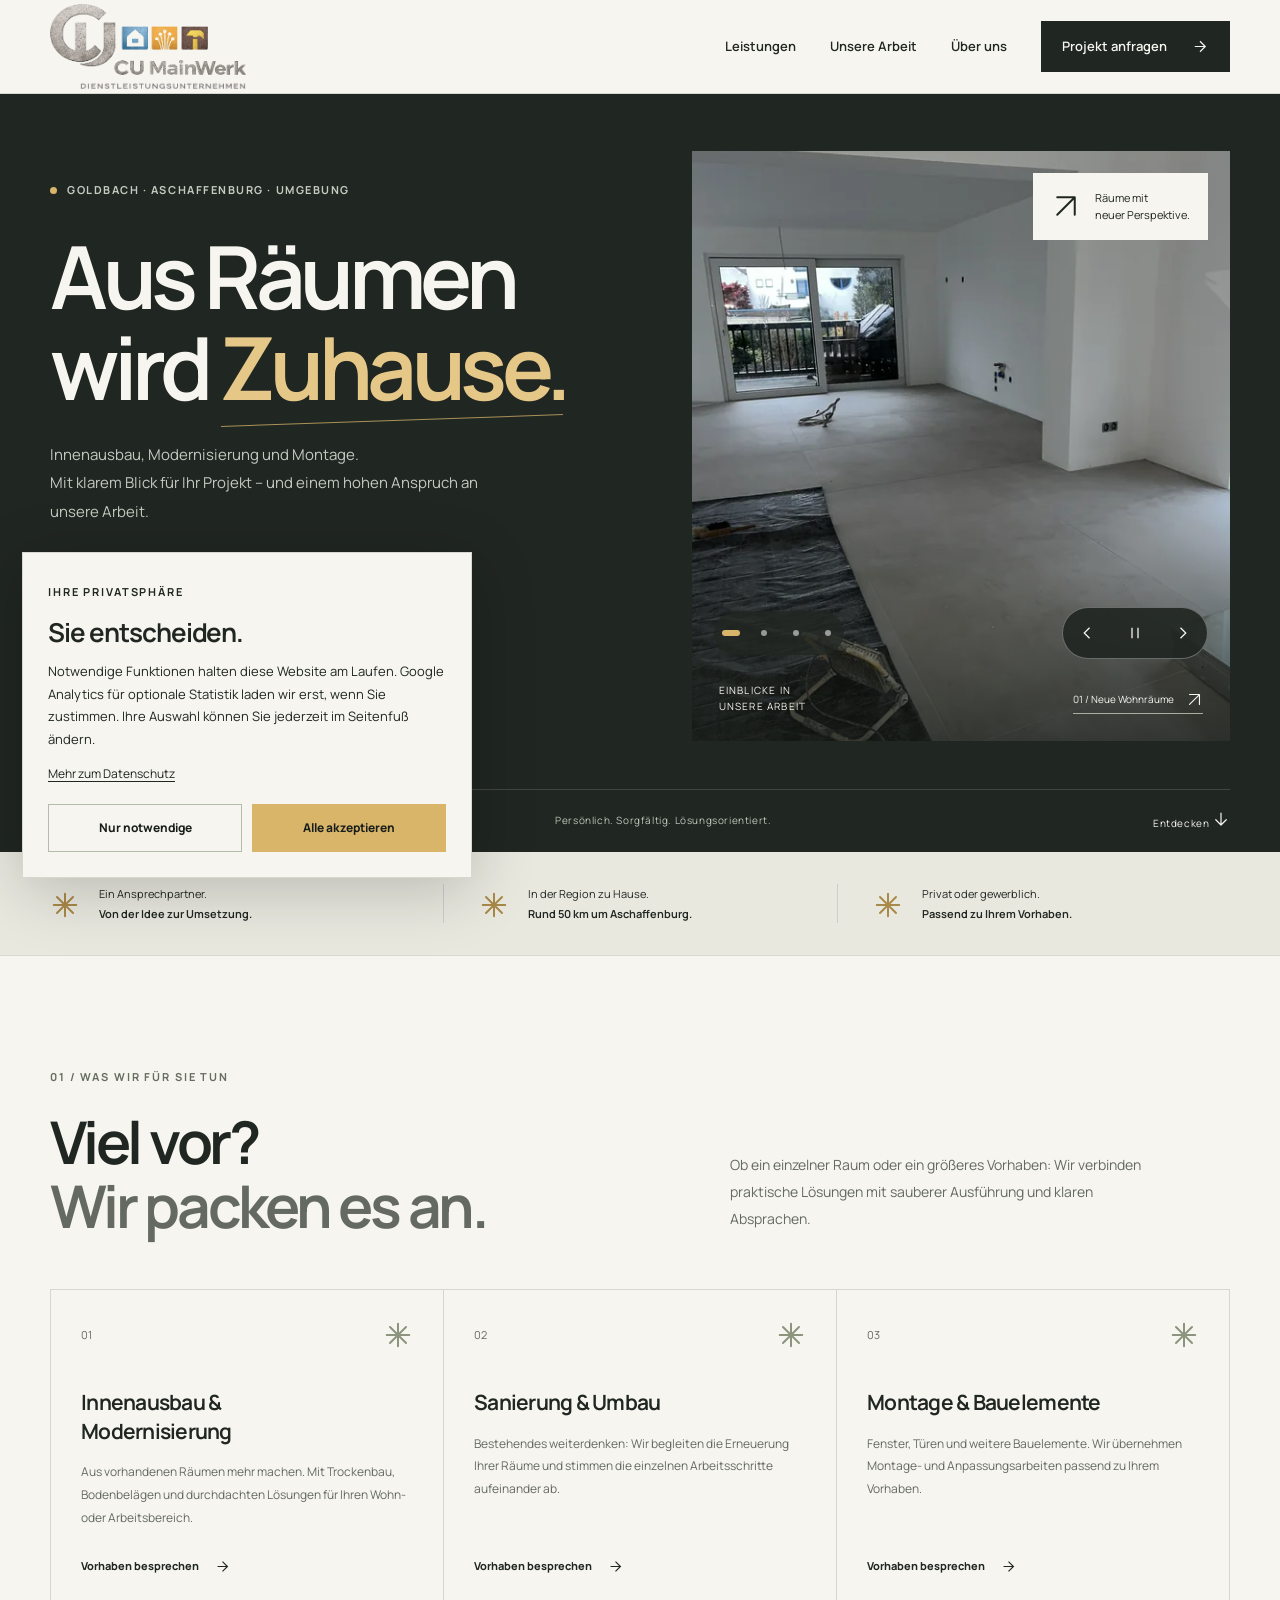
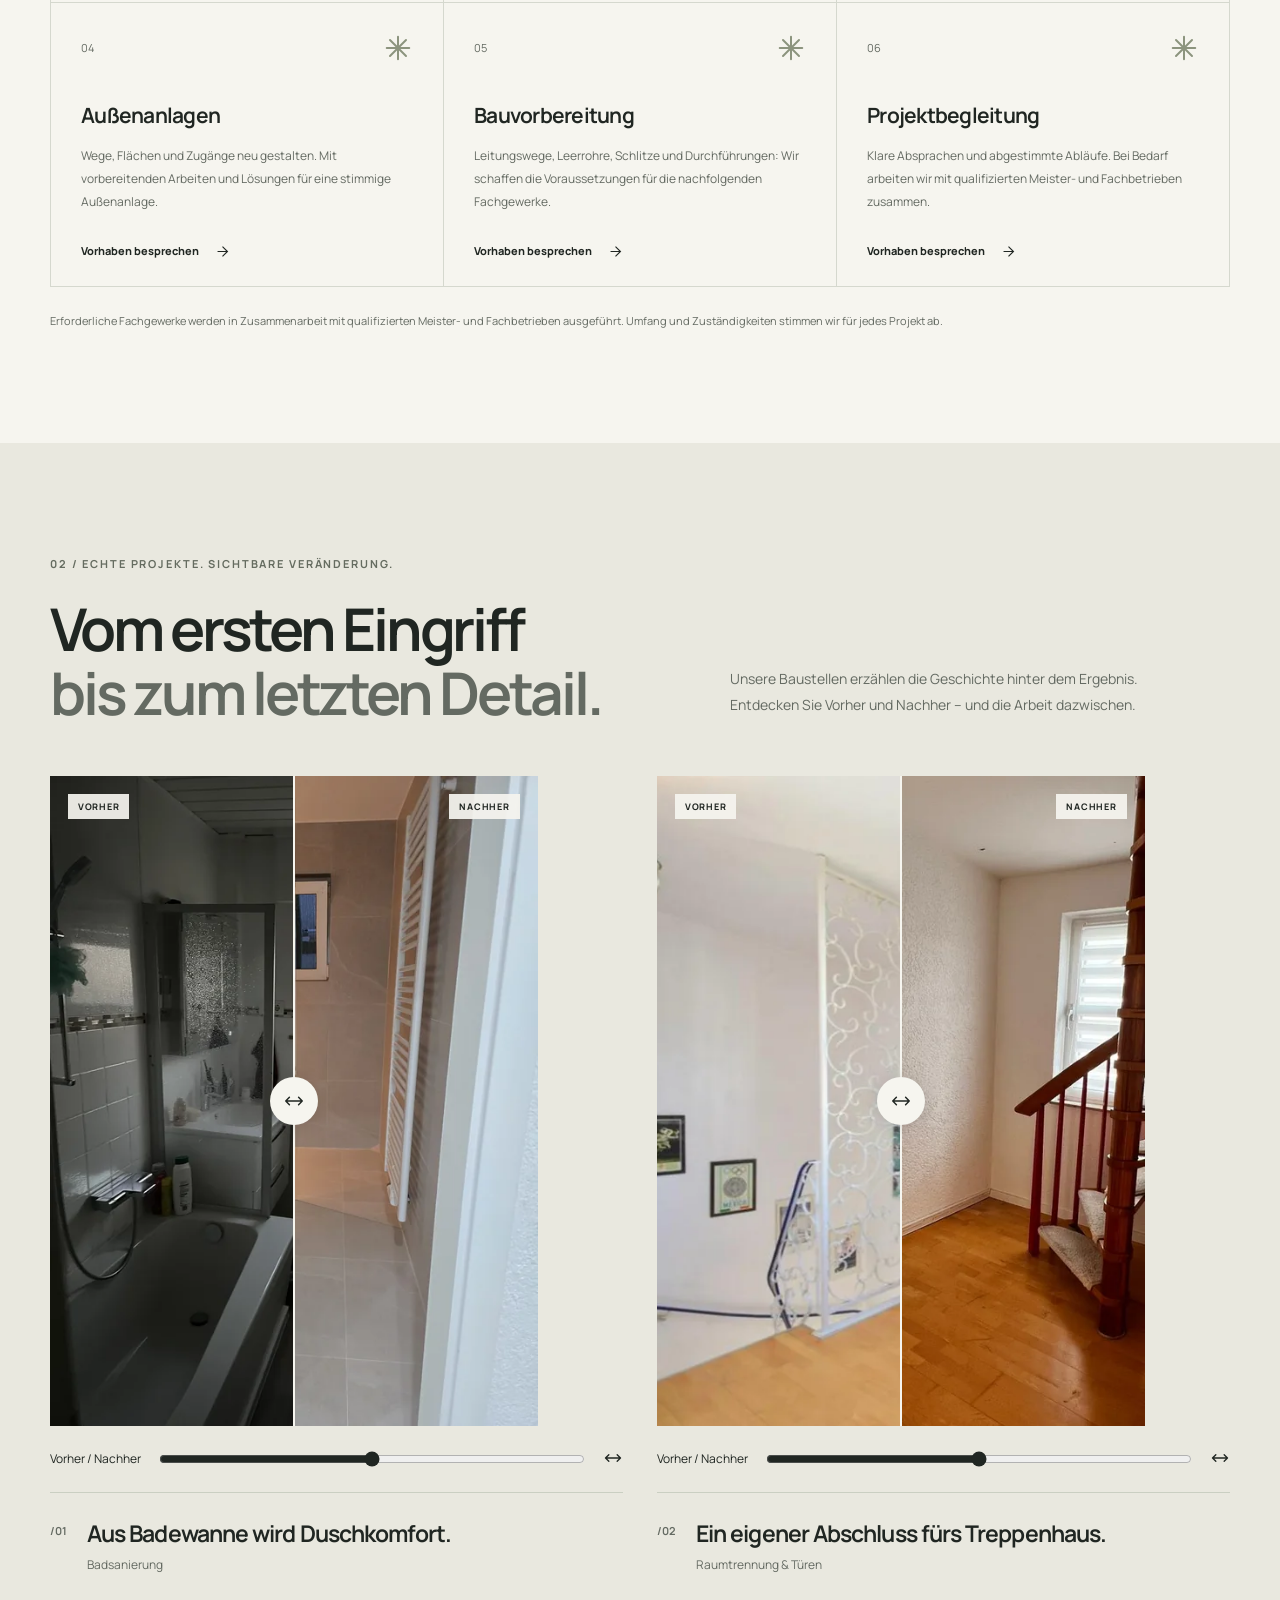
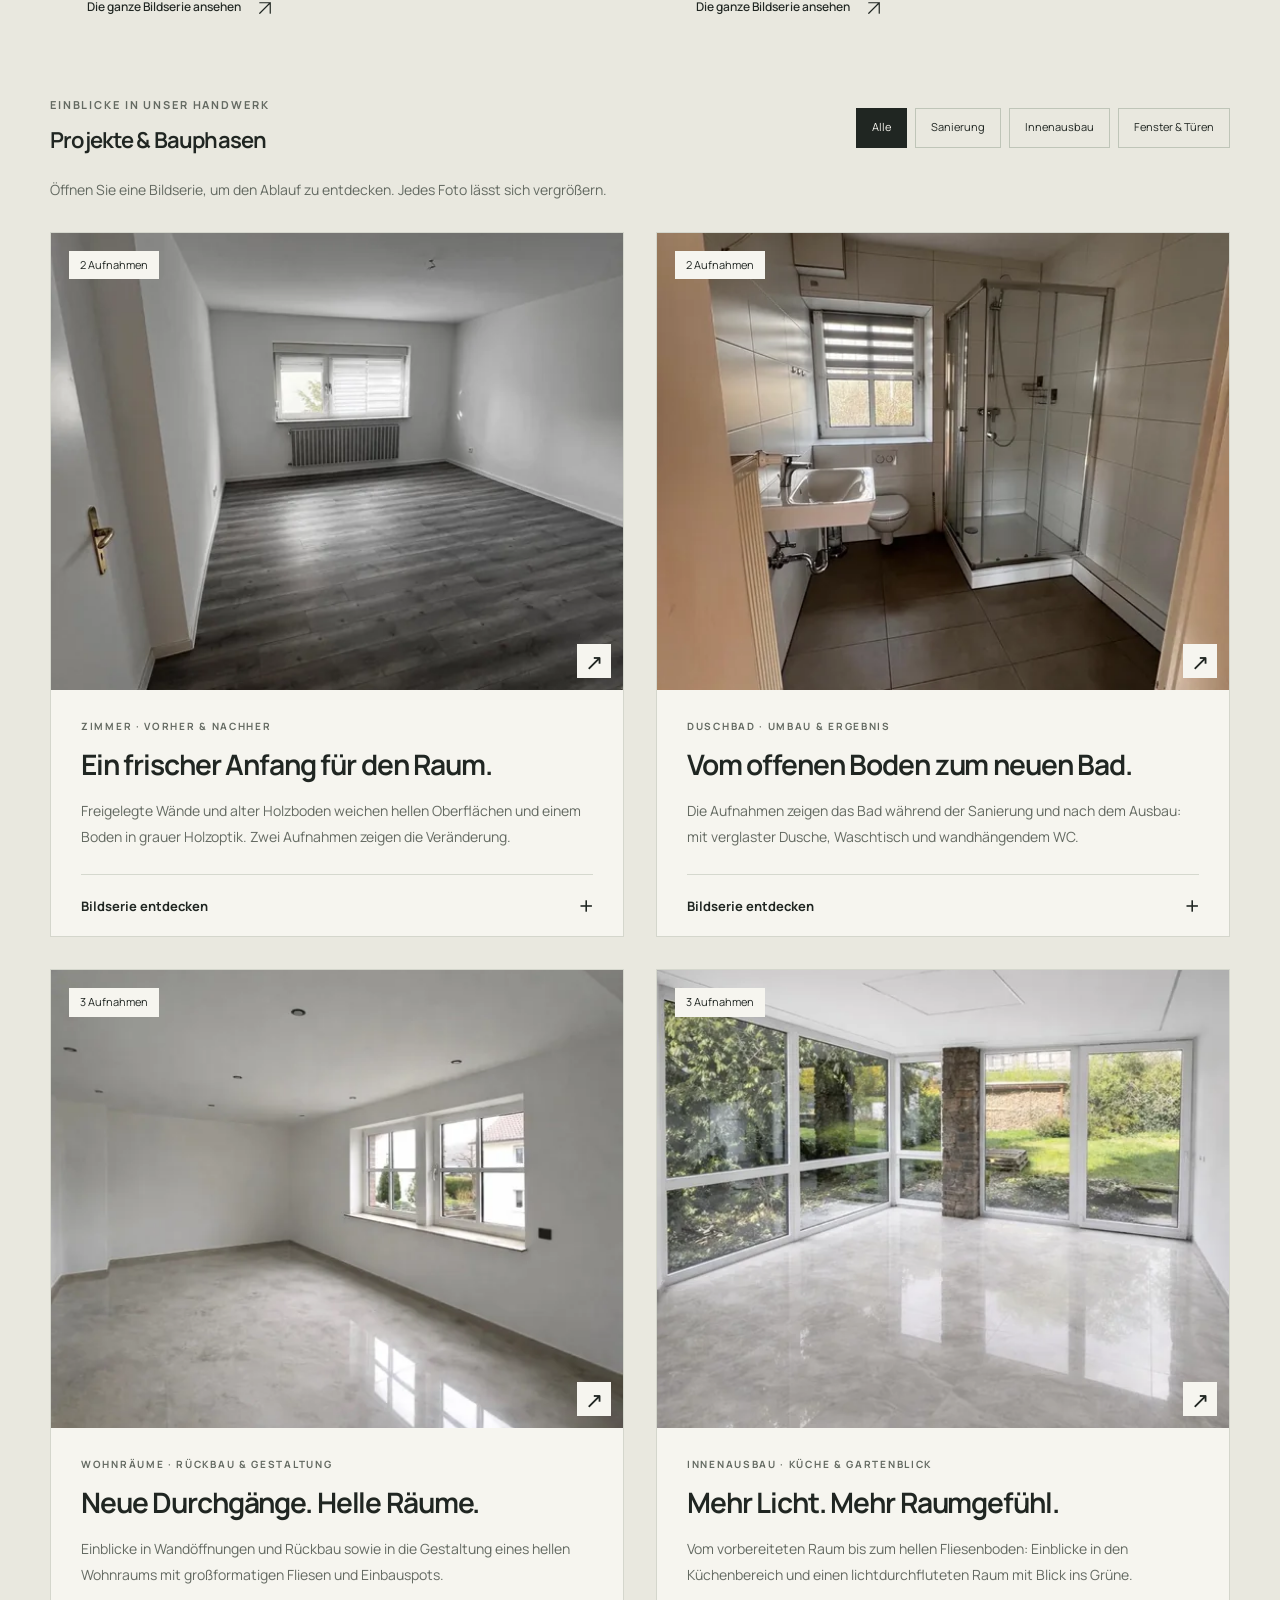
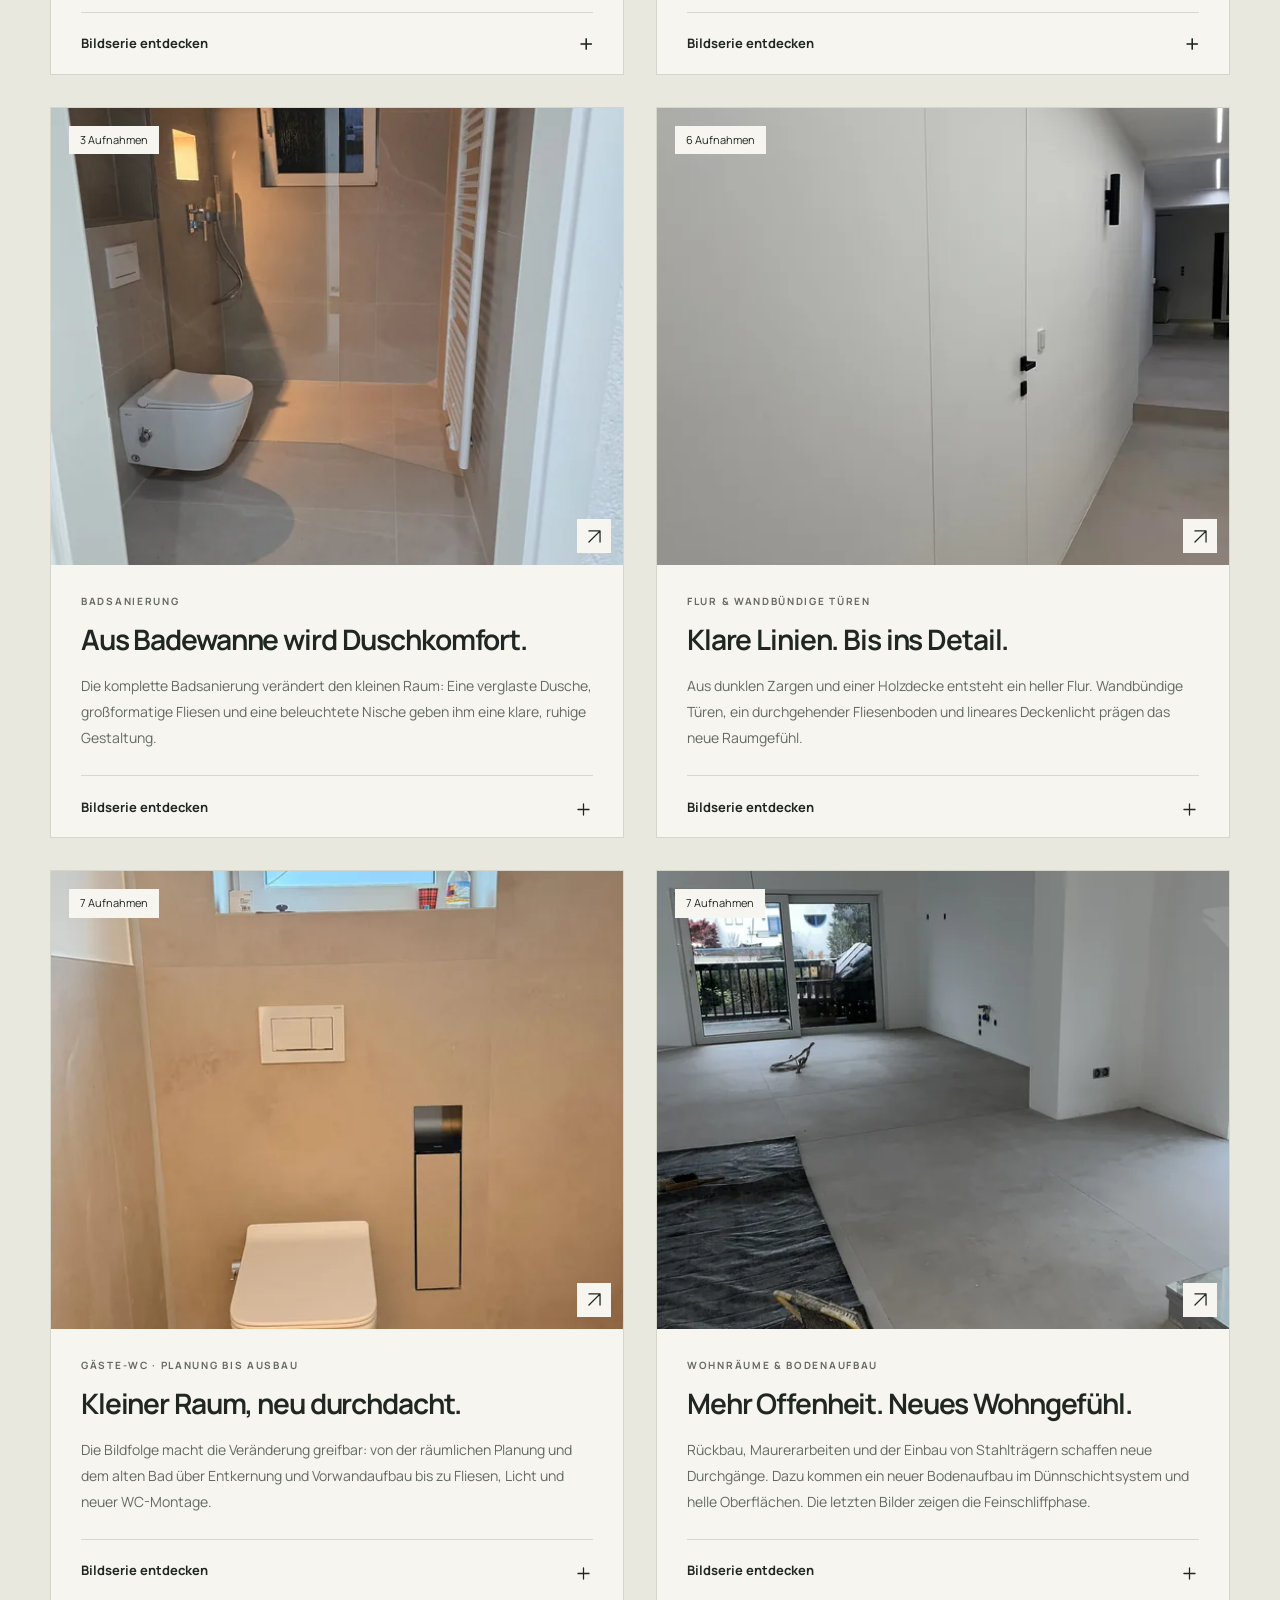
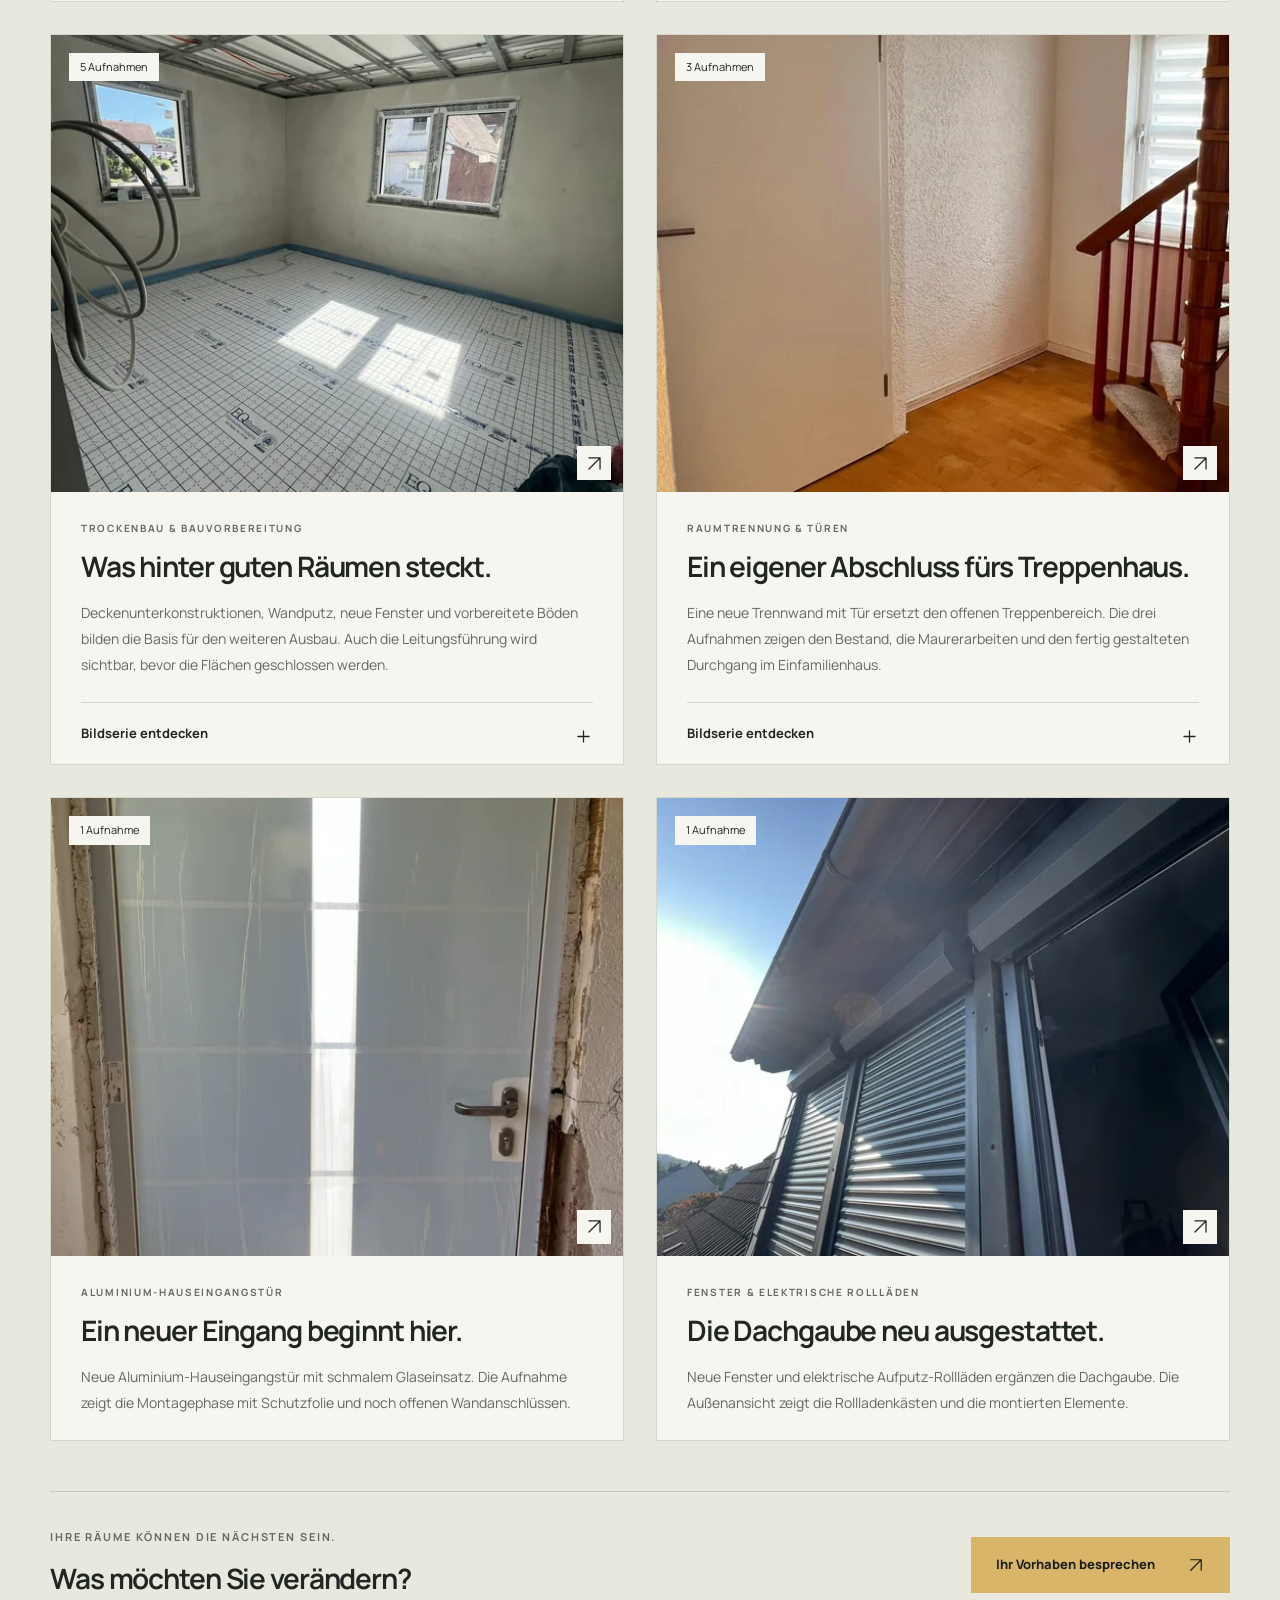
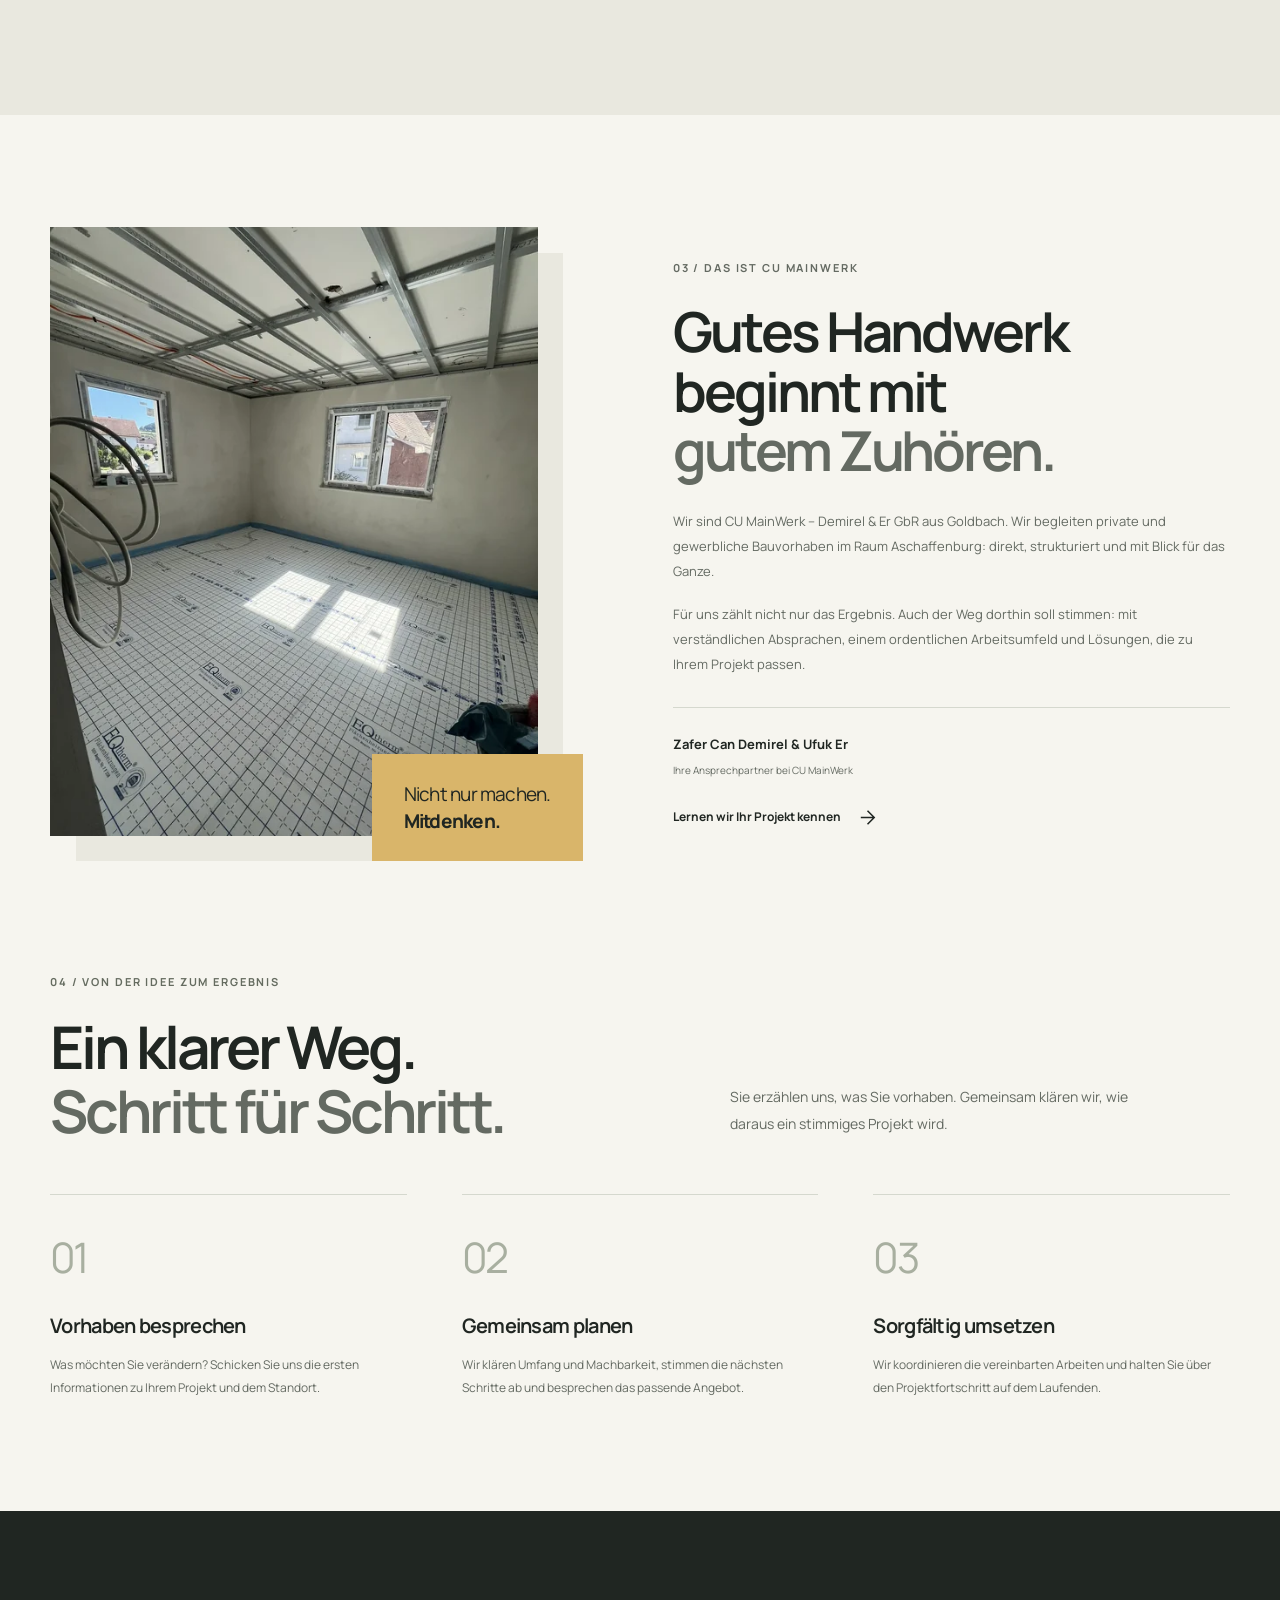
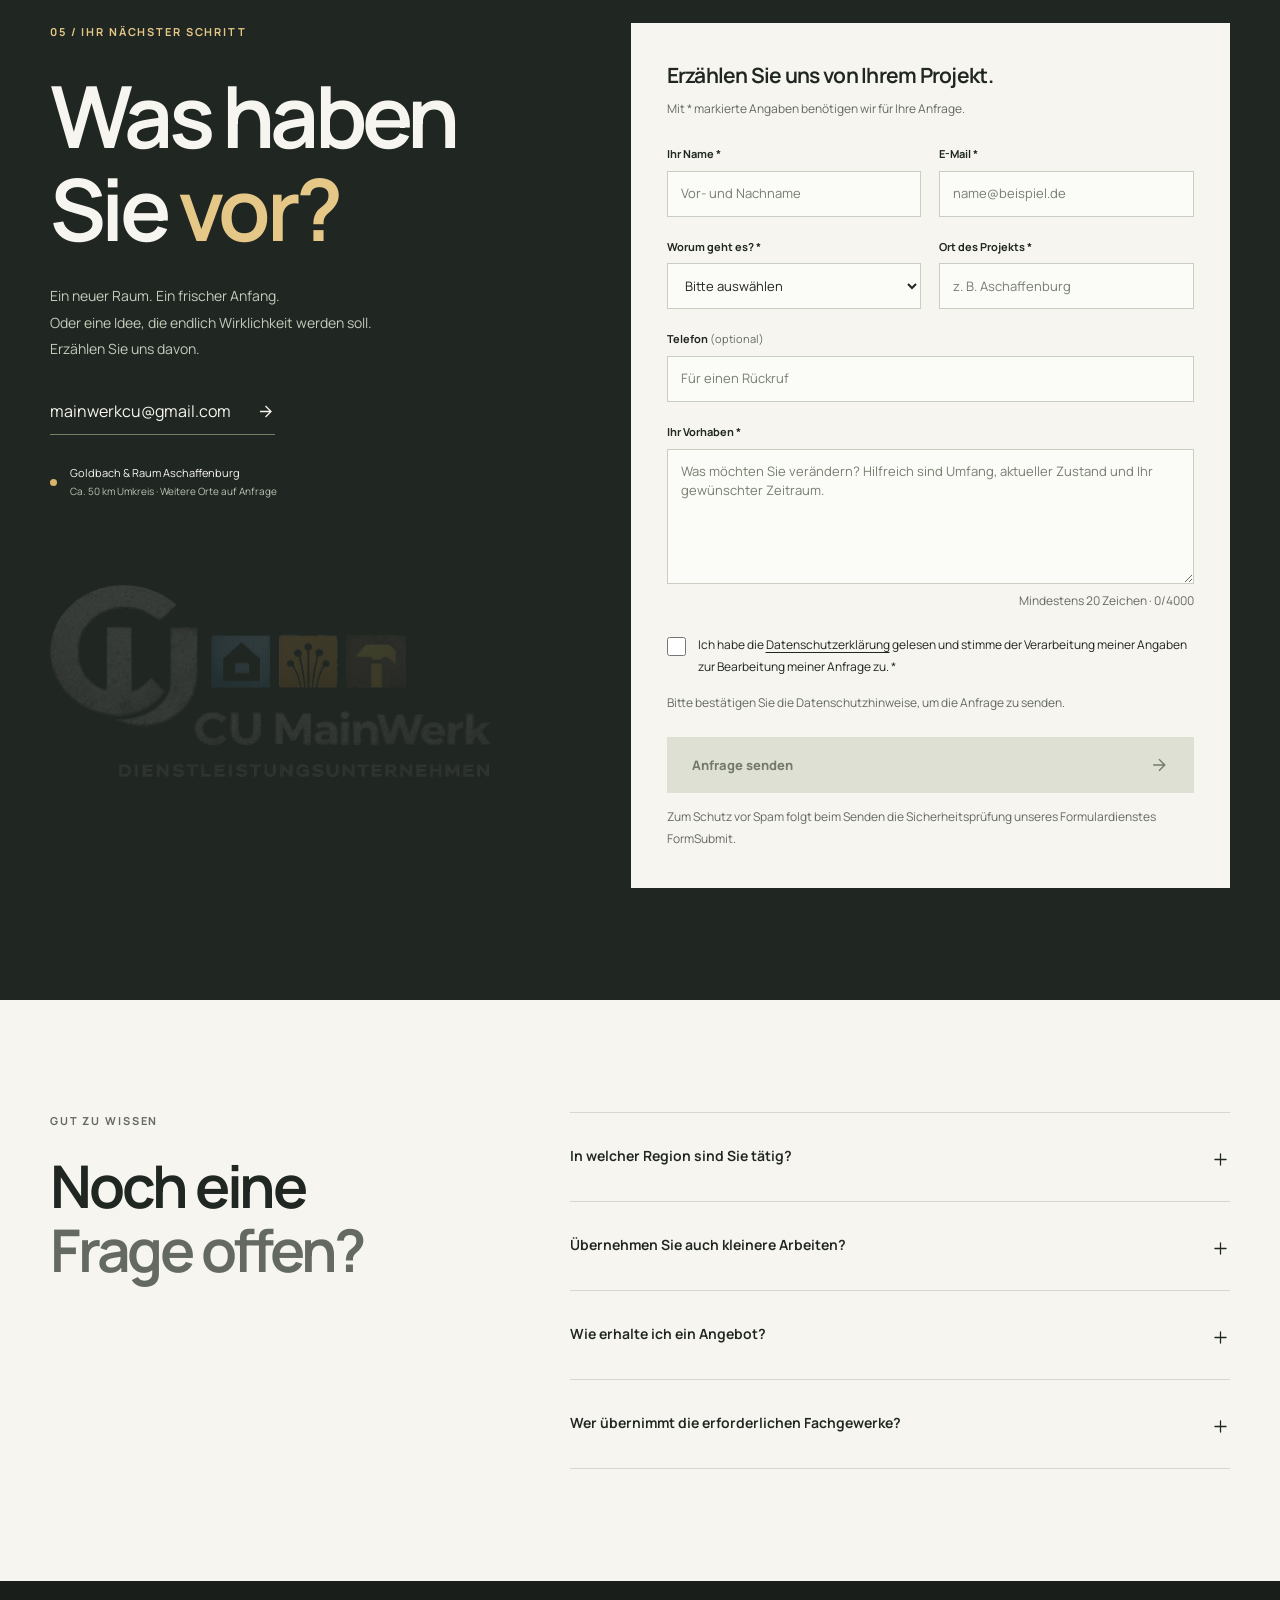
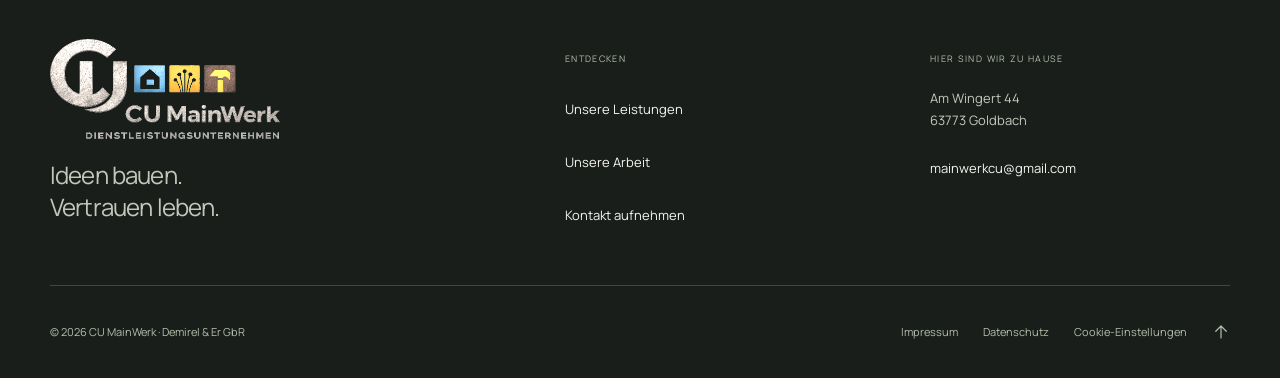
==== commit 00a72393: "Show ten new renovation photos in four project galleries Add room, bathroom, living-space and garden" ====
--- a/index.html
+++ b/index.html
@@ -11,7 +11,7 @@
 <main id="inhalt"><section class="hero" id="start"><div class="shell hero-grid"><div class="hero-copy"><p class="eyebrow"><span class="status-dot"></span> Goldbach · Aschaffenburg · Umgebung</p><h1>Aus Räumen<br/>wird <span>Zuhause.</span></h1><p class="hero-description">Innenausbau, Modernisierung und Montage.<br/>Mit klarem Blick für Ihr Projekt – und einem hohen Anspruch an unsere Arbeit.</p><div class="hero-actions"><a class="button" href="#kontakt">Ihr Projekt beginnt hier <svg aria-hidden="true" fill="none" stroke="currentColor" stroke-width="1.6" viewBox="0 0 24 24"><path d="M5 12h14M12 5l7 7-7 7"></path></svg></a><a class="quiet-link" href="#referenzen">Unsere Arbeit entdecken <span aria-hidden="true"><svg aria-hidden="true" class="ui-icon icon-arrow-down-left" fill="none" focusable="false" stroke="currentColor" stroke-linecap="round" stroke-linejoin="round" stroke-width="1.6" viewBox="0 0 24 24"><path d="M19 5L5 19M5 5v14h14"></path></svg></span></a></div><div class="hero-signature"><span>CU</span><p>Ihr Projekt.<br/><strong>Unser Handwerk.</strong></p></div></div><div aria-label="Einblicke in unsere Projekte" aria-roledescription="Karussell" class="hero-visual" data-slideshow="" role="region"><img alt="Helle Wände und großformatige Bodenfliesen im neu geöffneten Wohnbereich." aria-hidden="false" class="hero-photo hero-slide is-active" data-title="Neue Wohnräume" decoding="async" fetchpriority="high" height="1600" loading="eager" sizes="(max-width:700px) 92vw, (max-width:1100px) 45vw, 560px" src="images/projekte/wohnraeume-feinschliff-01-wohnraum-boden-wand-1200.webp" srcset="images/projekte/wohnraeume-feinschliff-01-wohnraum-boden-wand-560.webp 560w, images/projekte/wohnraeume-feinschliff-01-wohnraum-boden-wand-1200.webp 1200w" width="1200"/><img alt="Der neue Duschbereich mit Glasabtrennung, Regendusche und schlankem Heizkörper." aria-hidden="true" class="hero-photo hero-slide" data-src="images/projekte/badsanierung-komplett-nachher-1200.webp" data-srcset="images/projekte/badsanierung-komplett-nachher-560.webp 560w, images/projekte/badsanierung-komplett-nachher-1200.webp 1200w" data-title="Badsanierung" decoding="async" fetchpriority="low" height="1600" loading="eager" sizes="(max-width:700px) 92vw, (max-width:1100px) 45vw, 560px" width="1200"/><img alt="Neu montiertes WC mit Betätigungsplatte und wandintegriertem Zubehörmodul." aria-hidden="true" class="hero-photo hero-slide" data-src="images/projekte/gaeste-wc-sanierung-06-neuaufbau-wc-1200.webp" data-srcset="images/projekte/gaeste-wc-sanierung-06-neuaufbau-wc-560.webp 560w, images/projekte/gaeste-wc-sanierung-06-neuaufbau-wc-1200.webp 1200w" data-title="Gäste-WC" decoding="async" fetchpriority="low" height="1600" loading="eager" sizes="(max-width:700px) 92vw, (max-width:1100px) 45vw, 560px" width="1200"/><img alt="Wandbündige weiße Tür mit schwarzen Beschlägen im modernisierten Flur" aria-hidden="true" class="hero-photo hero-slide" data-src="images/projekte/flur-wandbuendige-tueren-06-detail-wandbuendige-tuer-1200.webp" data-srcset="images/projekte/flur-wandbuendige-tueren-06-detail-wandbuendige-tuer-560.webp 560w, images/projekte/flur-wandbuendige-tueren-06-detail-wandbuendige-tuer-1200.webp 1200w" data-title="Wandbündige Türen" decoding="async" fetchpriority="low" height="1600" loading="eager" sizes="(max-width:700px) 92vw, (max-width:1100px) 45vw, 560px" width="1200"/><div class="photo-corner"><span aria-hidden="true" class="corner-mark"><svg aria-hidden="true" class="ui-icon icon-arrow-up-right" fill="none" focusable="false" stroke="currentColor" stroke-linecap="round" stroke-linejoin="round" stroke-width="1.6" viewBox="0 0 24 24"><path d="M5 19L19 5M5 5h14v14"></path></svg></span><span>Räume mit<br/>neuer Perspektive.</span></div><a class="hero-image-caption" href="#referenzen"><span>Einblicke in unsere Arbeit</span><span><span data-slide-caption="">01 / Neue Wohnräume</span><svg aria-hidden="true" class="ui-icon icon-arrow-up-right" fill="none" focusable="false" stroke="currentColor" stroke-linecap="round" stroke-linejoin="round" stroke-width="1.6" viewBox="0 0 24 24"><path d="M5 19L19 5M5 5h14v14"></path></svg></span></a><div class="slideshow-controls" hidden=""><div aria-label="Bild auswählen" class="slideshow-dots" role="group"><button aria-current="true" aria-label="Bild 1: Neue Wohnräume" data-slide="0" type="button"><span></span></button><button aria-current="false" aria-label="Bild 2: Badsanierung" data-slide="1" type="button"><span></span></button><button aria-current="false" aria-label="Bild 3: Gäste-WC" data-slide="2" type="button"><span></span></button><button aria-current="false" aria-label="Bild 4: Wandbündige Türen" data-slide="3" type="button"><span></span></button></div><div class="slideshow-buttons"><button aria-label="Vorheriges Bild" data-slide-prev="" type="button"><svg aria-hidden="true" class="ui-icon" fill="none" focusable="false" stroke="currentColor" stroke-width="1.7" viewBox="0 0 24 24"><path d="M14 5l-7 7 7 7"></path></svg></button><button aria-label="Slideshow pausieren" aria-pressed="true" data-slide-toggle="" type="button"><span data-pause-icon=""><svg aria-hidden="true" class="ui-icon" fill="none" focusable="false" stroke="currentColor" stroke-width="1.7" viewBox="0 0 24 24"><path d="M8 5v14M16 5v14"></path></svg></span><span data-play-icon="" hidden=""><svg aria-hidden="true" class="ui-icon" fill="none" focusable="false" stroke="currentColor" stroke-width="1.7" viewBox="0 0 24 24"><path d="M8 4l12 8-12 8Z"></path></svg></span></button><button aria-label="Nächstes Bild" data-slide-next="" type="button"><svg aria-hidden="true" class="ui-icon" fill="none" focusable="false" stroke="currentColor" stroke-width="1.7" viewBox="0 0 24 24"><path d="M10 5l7 7-7 7"></path></svg></button></div></div></div></div><div class="shell hero-bottom"><span>Qualität vor Quantität.</span><span>Persönlich. Sorgfältig. Lösungsorientiert.</span><a aria-label="Leistungen entdecken" href="#leistungen">Entdecken <svg aria-hidden="true" class="ui-icon icon-arrow-down" fill="none" focusable="false" stroke="currentColor" stroke-linecap="round" stroke-linejoin="round" stroke-width="1.6" viewBox="0 0 24 24"><path d="M12 4v16M5 13l7 7 7-7"></path></svg></a></div></section>
 <section aria-label="Unser Anspruch" class="trust-strip"><div class="shell trust-grid"><p><span aria-hidden="true" class="tiny-mark"><svg aria-hidden="true" class="ui-icon icon-spark" fill="none" focusable="false" stroke="currentColor" stroke-linecap="round" stroke-linejoin="round" stroke-width="1.6" viewBox="0 0 24 24"><path d="M12 3v18M3 12h18M5.6 5.6l12.8 12.8M5.6 18.4L18.4 5.6"></path></svg></span><span>Ein Ansprechpartner.<br/><strong>Von der Idee zur Umsetzung.</strong></span></p><p><span aria-hidden="true" class="tiny-mark"><svg aria-hidden="true" class="ui-icon icon-spark" fill="none" focusable="false" stroke="currentColor" stroke-linecap="round" stroke-linejoin="round" stroke-width="1.6" viewBox="0 0 24 24"><path d="M12 3v18M3 12h18M5.6 5.6l12.8 12.8M5.6 18.4L18.4 5.6"></path></svg></span><span>In der Region zu Hause.<br/><strong>Rund 50 km um Aschaffenburg.</strong></span></p><p><span aria-hidden="true" class="tiny-mark"><svg aria-hidden="true" class="ui-icon icon-spark" fill="none" focusable="false" stroke="currentColor" stroke-linecap="round" stroke-linejoin="round" stroke-width="1.6" viewBox="0 0 24 24"><path d="M12 3v18M3 12h18M5.6 5.6l12.8 12.8M5.6 18.4L18.4 5.6"></path></svg></span><span>Privat oder gewerblich.<br/><strong>Passend zu Ihrem Vorhaben.</strong></span></p></div></section>
 <section class="section services-section" id="leistungen"><div class="shell"><div class="section-head"><div><p class="eyebrow">01 / Was wir für Sie tun</p><h2>Viel vor?<br/><span>Wir packen es an.</span></h2></div><p>Ob ein einzelner Raum oder ein größeres Vorhaben: Wir verbinden praktische Lösungen mit sauberer Ausführung und klaren Absprachen.</p></div><div class="services-grid"><article class="service"><div class="service-top"><span>01</span><span aria-hidden="true" class="tiny-mark"><svg aria-hidden="true" class="ui-icon icon-spark" fill="none" focusable="false" stroke="currentColor" stroke-linecap="round" stroke-linejoin="round" stroke-width="1.6" viewBox="0 0 24 24"><path d="M12 3v18M3 12h18M5.6 5.6l12.8 12.8M5.6 18.4L18.4 5.6"></path></svg></span></div><h3>Innenausbau &amp; Modernisierung</h3><p>Aus vorhandenen Räumen mehr machen. Mit Trockenbau, Bodenbelägen und durchdachten Lösungen für Ihren Wohn- oder Arbeitsbereich.</p><a data-service="Innenausbau" href="#kontakt">Vorhaben besprechen <svg aria-hidden="true" fill="none" stroke="currentColor" stroke-width="1.6" viewBox="0 0 24 24"><path d="M5 12h14M12 5l7 7-7 7"></path></svg></a></article><article class="service"><div class="service-top"><span>02</span><span aria-hidden="true" class="tiny-mark"><svg aria-hidden="true" class="ui-icon icon-spark" fill="none" focusable="false" stroke="currentColor" stroke-linecap="round" stroke-linejoin="round" stroke-width="1.6" viewBox="0 0 24 24"><path d="M12 3v18M3 12h18M5.6 5.6l12.8 12.8M5.6 18.4L18.4 5.6"></path></svg></span></div><h3>Sanierung &amp; Umbau</h3><p>Bestehendes weiterdenken: Wir begleiten die Erneuerung Ihrer Räume und stimmen die einzelnen Arbeitsschritte aufeinander ab.</p><a data-service="Sanierungsprojekt" href="#kontakt">Vorhaben besprechen <svg aria-hidden="true" fill="none" stroke="currentColor" stroke-width="1.6" viewBox="0 0 24 24"><path d="M5 12h14M12 5l7 7-7 7"></path></svg></a></article><article class="service"><div class="service-top"><span>03</span><span aria-hidden="true" class="tiny-mark"><svg aria-hidden="true" class="ui-icon icon-spark" fill="none" focusable="false" stroke="currentColor" stroke-linecap="round" stroke-linejoin="round" stroke-width="1.6" viewBox="0 0 24 24"><path d="M12 3v18M3 12h18M5.6 5.6l12.8 12.8M5.6 18.4L18.4 5.6"></path></svg></span></div><h3>Montage &amp; Bauelemente</h3><p>Fenster, Türen und weitere Bauelemente. Wir übernehmen Montage- und Anpassungsarbeiten passend zu Ihrem Vorhaben.</p><a data-service="Fenster / Türen / Tore" href="#kontakt">Vorhaben besprechen <svg aria-hidden="true" fill="none" stroke="currentColor" stroke-width="1.6" viewBox="0 0 24 24"><path d="M5 12h14M12 5l7 7-7 7"></path></svg></a></article><article class="service"><div class="service-top"><span>04</span><span aria-hidden="true" class="tiny-mark"><svg aria-hidden="true" class="ui-icon icon-spark" fill="none" focusable="false" stroke="currentColor" stroke-linecap="round" stroke-linejoin="round" stroke-width="1.6" viewBox="0 0 24 24"><path d="M12 3v18M3 12h18M5.6 5.6l12.8 12.8M5.6 18.4L18.4 5.6"></path></svg></span></div><h3>Außenanlagen</h3><p>Wege, Flächen und Zugänge neu gestalten. Mit vorbereitenden Arbeiten und Lösungen für eine stimmige Außenanlage.</p><a data-service="Außenanlage" href="#kontakt">Vorhaben besprechen <svg aria-hidden="true" fill="none" stroke="currentColor" stroke-width="1.6" viewBox="0 0 24 24"><path d="M5 12h14M12 5l7 7-7 7"></path></svg></a></article><article class="service"><div class="service-top"><span>05</span><span aria-hidden="true" class="tiny-mark"><svg aria-hidden="true" class="ui-icon icon-spark" fill="none" focusable="false" stroke="currentColor" stroke-linecap="round" stroke-linejoin="round" stroke-width="1.6" viewBox="0 0 24 24"><path d="M12 3v18M3 12h18M5.6 5.6l12.8 12.8M5.6 18.4L18.4 5.6"></path></svg></span></div><h3>Bauvorbereitung</h3><p>Leitungswege, Leerrohre, Schlitze und Durchführungen: Wir schaffen die Voraussetzungen für die nachfolgenden Fachgewerke.</p><a data-service="Kabel- / Leerrohrverlegung" href="#kontakt">Vorhaben besprechen <svg aria-hidden="true" fill="none" stroke="currentColor" stroke-width="1.6" viewBox="0 0 24 24"><path d="M5 12h14M12 5l7 7-7 7"></path></svg></a></article><article class="service"><div class="service-top"><span>06</span><span aria-hidden="true" class="tiny-mark"><svg aria-hidden="true" class="ui-icon icon-spark" fill="none" focusable="false" stroke="currentColor" stroke-linecap="round" stroke-linejoin="round" stroke-width="1.6" viewBox="0 0 24 24"><path d="M12 3v18M3 12h18M5.6 5.6l12.8 12.8M5.6 18.4L18.4 5.6"></path></svg></span></div><h3>Projektbegleitung</h3><p>Klare Absprachen und abgestimmte Abläufe. Bei Bedarf arbeiten wir mit qualifizierten Meister- und Fachbetrieben zusammen.</p><a data-service="Projektbegleitung" href="#kontakt">Vorhaben besprechen <svg aria-hidden="true" fill="none" stroke="currentColor" stroke-width="1.6" viewBox="0 0 24 24"><path d="M5 12h14M12 5l7 7-7 7"></path></svg></a></article></div><p class="trade-note">Erforderliche Fachgewerke werden in Zusammenarbeit mit qualifizierten Meister- und Fachbetrieben ausgeführt. Umfang und Zuständigkeiten stimmen wir für jedes Projekt ab.</p></div></section>
-<section class="section projects-section" id="referenzen"><div class="shell"><div class="section-head"><div><p class="eyebrow">02 / Echte Projekte. Sichtbare Veränderung.</p><h2>Vom ersten Eingriff<br/><span>bis zum letzten Detail.</span></h2></div><p>Unsere Baustellen erzählen die Geschichte hinter dem Ergebnis. Entdecken Sie Vorher und Nachher – und die Arbeit dazwischen.</p></div><div class="comparison-grid"><article class="comparison-card"><div class="comparison" data-comparison="" style="--split:50%"><img alt="Der neue Duschbereich mit Glasabtrennung, Regendusche und schlankem Heizkörper." class="compare-after" decoding="async" height="1600" loading="lazy" sizes="(max-width:700px) 92vw, (max-width:1100px) 45vw, 560px" src="images/projekte/badsanierung-komplett-nachher-1200.webp" srcset="images/projekte/badsanierung-komplett-nachher-560.webp 560w, images/projekte/badsanierung-komplett-nachher-1200.webp 1200w" width="1200"/><img alt="Das ursprüngliche Bad mit Badewanne, Duschabtrennung und Heizkörper unter dem Fenster." class="compare-before" decoding="async" height="1600" loading="lazy" sizes="(max-width:700px) 92vw, (max-width:1100px) 45vw, 560px" src="images/projekte/badsanierung-komplett-vorher-1200.webp" srcset="images/projekte/badsanierung-komplett-vorher-560.webp 560w, images/projekte/badsanierung-komplett-vorher-1200.webp 1200w" width="1200"/><span class="image-label label-before">Vorher</span><span class="image-label label-after">Nachher</span><span aria-hidden="true" class="comparison-line"><span><svg aria-hidden="true" class="ui-icon icon-compare" fill="none" focusable="false" stroke="currentColor" stroke-linecap="round" stroke-linejoin="round" stroke-width="1.6" viewBox="0 0 24 24"><path d="M3 12h18M7 8l-4 4 4 4M17 8l4 4-4 4"></path></svg></span></span></div><div class="comparison-control"><label for="vergleich-bad">Vorher / Nachher</label><input aria-label="Vorher-Nachher-Vergleich: Badsanierung" data-comparison-range="" id="vergleich-bad" max="100" min="0" type="range" value="50"/><span aria-hidden="true"><svg aria-hidden="true" class="ui-icon icon-compare" fill="none" focusable="false" stroke="currentColor" stroke-linecap="round" stroke-linejoin="round" stroke-width="1.6" viewBox="0 0 24 24"><path d="M3 12h18M7 8l-4 4 4 4M17 8l4 4-4 4"></path></svg></span></div><div class="project-caption"><span class="project-no">/01</span><div><h3>Aus Badewanne wird Duschkomfort.</h3><p>Badsanierung</p><a class="quiet-link" data-open-project="bad" href="#projekt-bad">Die ganze Bildserie ansehen <svg aria-hidden="true" class="ui-icon icon-arrow-up-right" fill="none" focusable="false" stroke="currentColor" stroke-linecap="round" stroke-linejoin="round" stroke-width="1.6" viewBox="0 0 24 24"><path d="M5 19L19 5M5 5h14v14"></path></svg></a></div></div></article><article class="comparison-card"><div class="comparison" data-comparison="" style="--split:50%"><img alt="Weiße Tür und fertig bearbeitete Wand als neuer Abschluss zum Treppenbereich." class="compare-after" decoding="async" height="1600" loading="lazy" sizes="(max-width:700px) 92vw, (max-width:1100px) 45vw, 560px" src="images/projekte/treppenbereich-abtrennung-03-nachher-1200.webp" srcset="images/projekte/treppenbereich-abtrennung-03-nachher-560.webp 560w, images/projekte/treppenbereich-abtrennung-03-nachher-1200.webp 712w" width="712"/><img alt="Offener Treppenbereich mit dekorativem Raumteiler." class="compare-before" decoding="async" height="927" loading="lazy" sizes="(max-width:700px) 92vw, (max-width:1100px) 45vw, 560px" src="images/projekte/treppenbereich-abtrennung-01-vorher-1200.webp" srcset="images/projekte/treppenbereich-abtrennung-01-vorher-560.webp 560w, images/projekte/treppenbereich-abtrennung-01-vorher-1200.webp 750w" width="750"/><span class="image-label label-before">Vorher</span><span class="image-label label-after">Nachher</span><span aria-hidden="true" class="comparison-line"><span><svg aria-hidden="true" class="ui-icon icon-compare" fill="none" focusable="false" stroke="currentColor" stroke-linecap="round" stroke-linejoin="round" stroke-width="1.6" viewBox="0 0 24 24"><path d="M3 12h18M7 8l-4 4 4 4M17 8l4 4-4 4"></path></svg></span></span></div><div class="comparison-control"><label for="vergleich-treppenbereich">Vorher / Nachher</label><input aria-label="Vorher-Nachher-Vergleich: Raumtrennung &amp; Türen" data-comparison-range="" id="vergleich-treppenbereich" max="100" min="0" type="range" value="50"/><span aria-hidden="true"><svg aria-hidden="true" class="ui-icon icon-compare" fill="none" focusable="false" stroke="currentColor" stroke-linecap="round" stroke-linejoin="round" stroke-width="1.6" viewBox="0 0 24 24"><path d="M3 12h18M7 8l-4 4 4 4M17 8l4 4-4 4"></path></svg></span></div><div class="project-caption"><span class="project-no">/02</span><div><h3>Ein eigener Abschluss fürs Treppenhaus.</h3><p>Raumtrennung &amp; Türen</p><a class="quiet-link" data-open-project="treppenbereich" href="#projekt-treppenbereich">Die ganze Bildserie ansehen <svg aria-hidden="true" class="ui-icon icon-arrow-up-right" fill="none" focusable="false" stroke="currentColor" stroke-linecap="round" stroke-linejoin="round" stroke-width="1.6" viewBox="0 0 24 24"><path d="M5 19L19 5M5 5h14v14"></path></svg></a></div></div></article></div><div class="gallery-head"><div><p class="eyebrow">Einblicke in unser Handwerk</p><h3>Projekte &amp; Bauphasen</h3></div><div aria-label="Projekte filtern" class="filters" hidden="" role="group"><button aria-pressed="true" data-filter="all" type="button">Alle</button><button aria-pressed="false" data-filter="sanierung" type="button">Sanierung</button><button aria-pressed="false" data-filter="innenausbau" type="button">Innenausbau</button><button aria-pressed="false" data-filter="montage" type="button">Fenster &amp; Türen</button></div></div><p class="gallery-intro">Öffnen Sie eine Bildserie, um den Ablauf zu entdecken. Jedes Foto lässt sich vergrößern.</p><p aria-live="polite" class="sr-only" id="filter-status" role="status"></p><div class="project-stories"><article class="project-story" data-category="sanierung" id="projekt-bad"><div class="story-cover"><a aria-label="Nachher: Der neue Duschbereich mit Glasabtrennung, Regendusche und schlankem Heizkörper. – Bild vergrößern" class="story-cover-link" data-caption="Nachher · Der neue Duschbereich mit Glasabtrennung, Regendusche und schlankem Heizkörper." data-group="bad" data-lightbox="" href="images/projekte/badsanierung-komplett-nachher-1200.webp"><img alt="Der neue Duschbereich mit Glasabtrennung, Regendusche und schlankem Heizkörper." class="" decoding="async" height="1600" loading="lazy" sizes="(max-width:700px) 92vw, (max-width:1100px) 45vw, 560px" src="images/projekte/badsanierung-komplett-nachher-1200.webp" srcset="images/projekte/badsanierung-komplett-nachher-560.webp 560w, images/projekte/badsanierung-komplett-nachher-1200.webp 1200w" width="1200"/><span aria-hidden="true" class="zoom-hint"><svg aria-hidden="true" class="ui-icon icon-arrow-up-right" fill="none" focusable="false" stroke="currentColor" stroke-linecap="round" stroke-linejoin="round" stroke-width="1.6" viewBox="0 0 24 24"><path d="M5 19L19 5M5 5h14v14"></path></svg></span></a><span class="story-count">3 Aufnahmen</span></div><div class="story-copy"><p class="eyebrow">Badsanierung</p><h3>Aus Badewanne wird Duschkomfort.</h3><p>Die komplette Badsanierung verändert den kleinen Raum: Eine verglaste Dusche, großformatige Fliesen und eine beleuchtete Nische geben ihm eine klare, ruhige Gestaltung.</p></div><details class="story-details"><summary><span>Bildserie entdecken</span><span aria-hidden="true" class="detail-icon"><svg aria-hidden="true" class="ui-icon icon-plus" fill="none" focusable="false" stroke="currentColor" stroke-linecap="round" stroke-linejoin="round" stroke-width="1.6" viewBox="0 0 24 24"><path d="M12 5v14M5 12h14"></path></svg></span></summary><div class="story-frames"><figure><a aria-label="Vorher: Das ursprüngliche Bad mit Badewanne, Duschabtrennung und Heizkörper unter dem Fenster. – Bild vergrößern" class="phase-photo" data-caption="Vorher · Das ursprüngliche Bad mit Badewanne, Duschabtrennung und Heizkörper unter dem Fenster." data-group="bad" data-lightbox="" href="images/projekte/badsanierung-komplett-vorher-1200.webp"><img alt="Das ursprüngliche Bad mit Badewanne, Duschabtrennung und Heizkörper unter dem Fenster." class="" decoding="async" height="1600" loading="lazy" sizes="(max-width:700px) 92vw, (max-width:1100px) 45vw, 560px" src="images/projekte/badsanierung-komplett-vorher-1200.webp" srcset="images/projekte/badsanierung-komplett-vorher-560.webp 560w, images/projekte/badsanierung-komplett-vorher-1200.webp 1200w" width="1200"/><span aria-hidden="true" class="zoom-hint"><svg aria-hidden="true" class="ui-icon icon-arrow-up-right" fill="none" focusable="false" stroke="currentColor" stroke-linecap="round" stroke-linejoin="round" stroke-width="1.6" viewBox="0 0 24 24"><path d="M5 19L19 5M5 5h14v14"></path></svg></span></a><figcaption><span class="phase-number">01</span><div><strong>Vorher</strong><p>Das ursprüngliche Bad mit Badewanne, Duschabtrennung und Heizkörper unter dem Fenster.</p></div></figcaption></figure><figure><a aria-label="Nachher: Der neue Duschbereich mit Glasabtrennung, Regendusche und schlankem Heizkörper. – Bild vergrößern" class="phase-photo" data-caption="Nachher · Der neue Duschbereich mit Glasabtrennung, Regendusche und schlankem Heizkörper." data-group="bad" data-lightbox="" href="images/projekte/badsanierung-komplett-nachher-1200.webp"><img alt="Der neue Duschbereich mit Glasabtrennung, Regendusche und schlankem Heizkörper." class="" decoding="async" height="1600" loading="lazy" sizes="(max-width:700px) 92vw, (max-width:1100px) 45vw, 560px" src="images/projekte/badsanierung-komplett-nachher-1200.webp" srcset="images/projekte/badsanierung-komplett-nachher-560.webp 560w, images/projekte/badsanierung-komplett-nachher-1200.webp 1200w" width="1200"/><span aria-hidden="true" class="zoom-hint"><svg aria-hidden="true" class="ui-icon icon-arrow-up-right" fill="none" focusable="false" stroke="currentColor" stroke-linecap="round" stroke-linejoin="round" stroke-width="1.6" viewBox="0 0 24 24"><path d="M5 19L19 5M5 5h14v14"></path></svg></span></a><figcaption><span class="phase-number">02</span><div><strong>Nachher</strong><p>Der neue Duschbereich mit Glasabtrennung, Regendusche und schlankem Heizkörper.</p></div></figcaption></figure><figure><a aria-label="Ausbaudetail: Wandhängendes WC, eingelassene Armatur und beleuchtete Duschnische während der Endmontage. – Bild vergrößern" class="phase-photo" data-caption="Ausbaudetail · Wandhängendes WC, eingelassene Armatur und beleuchtete Duschnische während der Endmontage." data-group="bad" data-lightbox="" href="images/projekte/badsanierung-komplett-detail-1200.webp"><img alt="Wandhängendes WC, eingelassene Armatur und beleuchtete Duschnische während der Endmontage." class="" decoding="async" height="1600" loading="lazy" sizes="(max-width:700px) 92vw, (max-width:1100px) 45vw, 560px" src="images/projekte/badsanierung-komplett-detail-1200.webp" srcset="images/projekte/badsanierung-komplett-detail-560.webp 560w, images/projekte/badsanierung-komplett-detail-1200.webp 1200w" width="1200"/><span aria-hidden="true" class="zoom-hint"><svg aria-hidden="true" class="ui-icon icon-arrow-up-right" fill="none" focusable="false" stroke="currentColor" stroke-linecap="round" stroke-linejoin="round" stroke-width="1.6" viewBox="0 0 24 24"><path d="M5 19L19 5M5 5h14v14"></path></svg></span></a><figcaption><span class="phase-number">03</span><div><strong>Ausbaudetail</strong><p>Wandhängendes WC, eingelassene Armatur und beleuchtete Duschnische während der Endmontage.</p></div></figcaption></figure></div></details></article><article class="project-story" data-category="innenausbau" id="projekt-flur"><div class="story-cover"><a aria-label="Türdetail: Die weiße Tür schließt bündig mit der Wand ab; schwarze Beschläge setzen einen Akzent. – Bild vergrößern" class="story-cover-link" data-caption="Türdetail · Die weiße Tür schließt bündig mit der Wand ab; schwarze Beschläge setzen einen Akzent." data-group="flur" data-lightbox="" href="images/projekte/flur-wandbuendige-tueren-06-detail-wandbuendige-tuer-1200.webp"><img alt="Die weiße Tür schließt bündig mit der Wand ab; schwarze Beschläge setzen einen Akzent." class="" decoding="async" height="1600" loading="lazy" sizes="(max-width:700px) 92vw, (max-width:1100px) 45vw, 560px" src="images/projekte/flur-wandbuendige-tueren-06-detail-wandbuendige-tuer-1200.webp" srcset="images/projekte/flur-wandbuendige-tueren-06-detail-wandbuendige-tuer-560.webp 560w, images/projekte/flur-wandbuendige-tueren-06-detail-wandbuendige-tuer-1200.webp 1200w" width="1200"/><span aria-hidden="true" class="zoom-hint"><svg aria-hidden="true" class="ui-icon icon-arrow-up-right" fill="none" focusable="false" stroke="currentColor" stroke-linecap="round" stroke-linejoin="round" stroke-width="1.6" viewBox="0 0 24 24"><path d="M5 19L19 5M5 5h14v14"></path></svg></span></a><span class="story-count">6 Aufnahmen</span></div><div class="story-copy"><p class="eyebrow">Flur &amp; wandbündige Türen</p><h3>Klare Linien. Bis ins Detail.</h3><p>Aus dunklen Zargen und einer Holzdecke entsteht ein heller Flur. Wandbündige Türen, ein durchgehender Fliesenboden und lineares Deckenlicht prägen das neue Raumgefühl.</p></div><details class="story-details"><summary><span>Bildserie entdecken</span><span aria-hidden="true" class="detail-icon"><svg aria-hidden="true" class="ui-icon icon-plus" fill="none" focusable="false" stroke="currentColor" stroke-linecap="round" stroke-linejoin="round" stroke-width="1.6" viewBox="0 0 24 24"><path d="M12 5v14M5 12h14"></path></svg></span></summary><div class="story-frames"><figure><a aria-label="Vorher: Der ursprüngliche Flur mit Holzdecke und dunklen Türzargen. – Bild vergrößern" class="phase-photo" data-caption="Vorher · Der ursprüngliche Flur mit Holzdecke und dunklen Türzargen." data-group="flur" data-lightbox="" href="images/projekte/flur-wandbuendige-tueren-01-vorher-1200.webp"><img alt="Der ursprüngliche Flur mit Holzdecke und dunklen Türzargen." class="" decoding="async" height="1600" loading="lazy" sizes="(max-width:700px) 92vw, (max-width:1100px) 45vw, 560px" src="images/projekte/flur-wandbuendige-tueren-01-vorher-1200.webp" srcset="images/projekte/flur-wandbuendige-tueren-01-vorher-560.webp 560w, images/projekte/flur-wandbuendige-tueren-01-vorher-1200.webp 1200w" width="1200"/><span aria-hidden="true" class="zoom-hint"><svg aria-hidden="true" class="ui-icon icon-arrow-up-right" fill="none" focusable="false" stroke="currentColor" stroke-linecap="round" stroke-linejoin="round" stroke-width="1.6" viewBox="0 0 24 24"><path d="M5 19L19 5M5 5h14v14"></path></svg></span></a><figcaption><span class="phase-number">01</span><div><strong>Vorher</strong><p>Der ursprüngliche Flur mit Holzdecke und dunklen Türzargen.</p></div></figcaption></figure><figure><a aria-label="Rückbau: Alte Zargen und Beläge sind entfernt, die Türöffnungen freigelegt. – Bild vergrößern" class="phase-photo" data-caption="Rückbau · Alte Zargen und Beläge sind entfernt, die Türöffnungen freigelegt." data-group="flur" data-lightbox="" href="images/projekte/flur-wandbuendige-tueren-02-rueckbau-1200.webp"><img alt="Alte Zargen und Beläge sind entfernt, die Türöffnungen freigelegt." class="" decoding="async" height="1600" loading="lazy" sizes="(max-width:700px) 92vw, (max-width:1100px) 45vw, 560px" src="images/projekte/flur-wandbuendige-tueren-02-rueckbau-1200.webp" srcset="images/projekte/flur-wandbuendige-tueren-02-rueckbau-560.webp 560w, images/projekte/flur-wandbuendige-tueren-02-rueckbau-1200.webp 1200w" width="1200"/><span aria-hidden="true" class="zoom-hint"><svg aria-hidden="true" class="ui-icon icon-arrow-up-right" fill="none" focusable="false" stroke="currentColor" stroke-linecap="round" stroke-linejoin="round" stroke-width="1.6" viewBox="0 0 24 24"><path d="M5 19L19 5M5 5h14v14"></path></svg></span></a><figcaption><span class="phase-number">02</span><div><strong>Rückbau</strong><p>Alte Zargen und Beläge sind entfernt, die Türöffnungen freigelegt.</p></div></figcaption></figure><figure><a aria-label="Neuaufbau: Der Flur im Umbau mit neuen Trockenbauprofilen in den angrenzenden Räumen. – Bild vergrößern" class="phase-photo" data-caption="Neuaufbau · Der Flur im Umbau mit neuen Trockenbauprofilen in den angrenzenden Räumen." data-group="flur" data-lightbox="" href="images/projekte/flur-wandbuendige-tueren-03-umbau-1200.webp"><img alt="Der Flur im Umbau mit neuen Trockenbauprofilen in den angrenzenden Räumen." class="" decoding="async" height="1600" loading="lazy" sizes="(max-width:700px) 92vw, (max-width:1100px) 45vw, 560px" src="images/projekte/flur-wandbuendige-tueren-03-umbau-1200.webp" srcset="images/projekte/flur-wandbuendige-tueren-03-umbau-560.webp 560w, images/projekte/flur-wandbuendige-tueren-03-umbau-1200.webp 1200w" width="1200"/><span aria-hidden="true" class="zoom-hint"><svg aria-hidden="true" class="ui-icon icon-arrow-up-right" fill="none" focusable="false" stroke="currentColor" stroke-linecap="round" stroke-linejoin="round" stroke-width="1.6" viewBox="0 0 24 24"><path d="M5 19L19 5M5 5h14v14"></path></svg></span></a><figcaption><span class="phase-number">03</span><div><strong>Neuaufbau</strong><p>Der Flur im Umbau mit neuen Trockenbauprofilen in den angrenzenden Räumen.</p></div></figcaption></figure><figure><a aria-label="Türen &amp; Decke: Einbau der Türrahmen und Vorbereitung der abgehängten Decke. – Bild vergrößern" class="phase-photo" data-caption="Türen &amp; Decke · Einbau der Türrahmen und Vorbereitung der abgehängten Decke." data-group="flur" data-lightbox="" href="images/projekte/flur-wandbuendige-tueren-04-tueren-deckenaufbau-1200.webp"><img alt="Einbau der Türrahmen und Vorbereitung der abgehängten Decke." class="" decoding="async" height="1600" loading="lazy" sizes="(max-width:700px) 92vw, (max-width:1100px) 45vw, 560px" src="images/projekte/flur-wandbuendige-tueren-04-tueren-deckenaufbau-1200.webp" srcset="images/projekte/flur-wandbuendige-tueren-04-tueren-deckenaufbau-560.webp 560w, images/projekte/flur-wandbuendige-tueren-04-tueren-deckenaufbau-1200.webp 1200w" width="1200"/><span aria-hidden="true" class="zoom-hint"><svg aria-hidden="true" class="ui-icon icon-arrow-up-right" fill="none" focusable="false" stroke="currentColor" stroke-linecap="round" stroke-linejoin="round" stroke-width="1.6" viewBox="0 0 24 24"><path d="M5 19L19 5M5 5h14v14"></path></svg></span></a><figcaption><span class="phase-number">04</span><div><strong>Türen &amp; Decke</strong><p>Einbau der Türrahmen und Vorbereitung der abgehängten Decke.</p></div></figcaption></figure><figure><a aria-label="Raumwirkung: Helle Wandflächen, großformatige Bodenfliesen und eine durchgehende Lichtlinie. – Bild vergrößern" class="phase-photo" data-caption="Raumwirkung · Helle Wandflächen, großformatige Bodenfliesen und eine durchgehende Lichtlinie." data-group="flur" data-lightbox="" href="images/projekte/flur-wandbuendige-tueren-05-ergebnis-flur-1200.webp"><img alt="Helle Wandflächen, großformatige Bodenfliesen und eine durchgehende Lichtlinie." class="" decoding="async" height="1600" loading="lazy" sizes="(max-width:700px) 92vw, (max-width:1100px) 45vw, 560px" src="images/projekte/flur-wandbuendige-tueren-05-ergebnis-flur-1200.webp" srcset="images/projekte/flur-wandbuendige-tueren-05-ergebnis-flur-560.webp 560w, images/projekte/flur-wandbuendige-tueren-05-ergebnis-flur-1200.webp 1200w" width="1200"/><span aria-hidden="true" class="zoom-hint"><svg aria-hidden="true" class="ui-icon icon-arrow-up-right" fill="none" focusable="false" stroke="currentColor" stroke-linecap="round" stroke-linejoin="round" stroke-width="1.6" viewBox="0 0 24 24"><path d="M5 19L19 5M5 5h14v14"></path></svg></span></a><figcaption><span class="phase-number">05</span><div><strong>Raumwirkung</strong><p>Helle Wandflächen, großformatige Bodenfliesen und eine durchgehende Lichtlinie.</p></div></figcaption></figure><figure><a aria-label="Türdetail: Die weiße Tür schließt bündig mit der Wand ab; schwarze Beschläge setzen einen Akzent. – Bild vergrößern" class="phase-photo" data-caption="Türdetail · Die weiße Tür schließt bündig mit der Wand ab; schwarze Beschläge setzen einen Akzent." data-group="flur" data-lightbox="" href="images/projekte/flur-wandbuendige-tueren-06-detail-wandbuendige-tuer-1200.webp"><img alt="Die weiße Tür schließt bündig mit der Wand ab; schwarze Beschläge setzen einen Akzent." class="" decoding="async" height="1600" loading="lazy" sizes="(max-width:700px) 92vw, (max-width:1100px) 45vw, 560px" src="images/projekte/flur-wandbuendige-tueren-06-detail-wandbuendige-tuer-1200.webp" srcset="images/projekte/flur-wandbuendige-tueren-06-detail-wandbuendige-tuer-560.webp 560w, images/projekte/flur-wandbuendige-tueren-06-detail-wandbuendige-tuer-1200.webp 1200w" width="1200"/><span aria-hidden="true" class="zoom-hint"><svg aria-hidden="true" class="ui-icon icon-arrow-up-right" fill="none" focusable="false" stroke="currentColor" stroke-linecap="round" stroke-linejoin="round" stroke-width="1.6" viewBox="0 0 24 24"><path d="M5 19L19 5M5 5h14v14"></path></svg></span></a><figcaption><span class="phase-number">06</span><div><strong>Türdetail</strong><p>Die weiße Tür schließt bündig mit der Wand ab; schwarze Beschläge setzen einen Akzent.</p></div></figcaption></figure></div></details></article><article class="project-story" data-category="sanierung" id="projekt-gaeste-wc"><div class="story-cover"><a aria-label="WC-Montage: Neu montiertes WC mit Betätigungsplatte und wandintegriertem Zubehörmodul. – Bild vergrößern" class="story-cover-link" data-caption="WC-Montage · Neu montiertes WC mit Betätigungsplatte und wandintegriertem Zubehörmodul." data-group="gaeste-wc" data-lightbox="" href="images/projekte/gaeste-wc-sanierung-06-neuaufbau-wc-1200.webp"><img alt="Neu montiertes WC mit Betätigungsplatte und wandintegriertem Zubehörmodul." class="" decoding="async" height="1600" loading="lazy" sizes="(max-width:700px) 92vw, (max-width:1100px) 45vw, 560px" src="images/projekte/gaeste-wc-sanierung-06-neuaufbau-wc-1200.webp" srcset="images/projekte/gaeste-wc-sanierung-06-neuaufbau-wc-560.webp 560w, images/projekte/gaeste-wc-sanierung-06-neuaufbau-wc-1200.webp 1200w" width="1200"/><span aria-hidden="true" class="zoom-hint"><svg aria-hidden="true" class="ui-icon icon-arrow-up-right" fill="none" focusable="false" stroke="currentColor" stroke-linecap="round" stroke-linejoin="round" stroke-width="1.6" viewBox="0 0 24 24"><path d="M5 19L19 5M5 5h14v14"></path></svg></span></a><span class="story-count">7 Aufnahmen</span></div><div class="story-copy"><p class="eyebrow">Gäste-WC · Planung bis Ausbau</p><h3>Kleiner Raum, neu durchdacht.</h3><p>Die Bildfolge macht die Veränderung greifbar: von der räumlichen Planung und dem alten Bad über Entkernung und Vorwandaufbau bis zu Fliesen, Licht und neuer WC-Montage.</p></div><details class="story-details"><summary><span>Bildserie entdecken</span><span aria-hidden="true" class="detail-icon"><svg aria-hidden="true" class="ui-icon icon-plus" fill="none" focusable="false" stroke="currentColor" stroke-linecap="round" stroke-linejoin="round" stroke-width="1.6" viewBox="0 0 24 24"><path d="M12 5v14M5 12h14"></path></svg></span></summary><div class="story-frames"><figure><a aria-label="3D-Planung: Visualisierung der geplanten Raumaufteilung mit Bad und separatem Gäste-WC. – Bild vergrößern" class="phase-photo" data-caption="3D-Planung · Visualisierung der geplanten Raumaufteilung mit Bad und separatem Gäste-WC." data-group="gaeste-wc" data-lightbox="" href="images/projekte/gaeste-wc-sanierung-00-planung-3d-1200.webp"><img alt="Visualisierung der geplanten Raumaufteilung mit Bad und separatem Gäste-WC." class="" decoding="async" height="900" loading="lazy" sizes="(max-width:700px) 92vw, (max-width:1100px) 45vw, 560px" src="images/projekte/gaeste-wc-sanierung-00-planung-3d-1200.webp" srcset="images/projekte/gaeste-wc-sanierung-00-planung-3d-560.webp 560w, images/projekte/gaeste-wc-sanierung-00-planung-3d-1200.webp 1200w" width="1200"/><span aria-hidden="true" class="zoom-hint"><svg aria-hidden="true" class="ui-icon icon-arrow-up-right" fill="none" focusable="false" stroke="currentColor" stroke-linecap="round" stroke-linejoin="round" stroke-width="1.6" viewBox="0 0 24 24"><path d="M5 19L19 5M5 5h14v14"></path></svg></span></a><figcaption><span class="phase-number">01</span><div><strong>3D-Planung</strong><p>Visualisierung der geplanten Raumaufteilung mit Bad und separatem Gäste-WC.</p></div></figcaption></figure><figure><a aria-label="Altbestand: Das ursprüngliche Bad vor der Neuaufteilung mit grüner Badewanne und Waschtisch. – Bild vergrößern" class="phase-photo" data-caption="Altbestand · Das ursprüngliche Bad vor der Neuaufteilung mit grüner Badewanne und Waschtisch." data-group="gaeste-wc" data-lightbox="" href="images/projekte/gaeste-wc-sanierung-01-altbestand-zweite-datei-1200.webp"><img alt="Das ursprüngliche Bad vor der Neuaufteilung mit grüner Badewanne und Waschtisch." class="" decoding="async" height="1600" loading="lazy" sizes="(max-width:700px) 92vw, (max-width:1100px) 45vw, 560px" src="images/projekte/gaeste-wc-sanierung-01-altbestand-zweite-datei-1200.webp" srcset="images/projekte/gaeste-wc-sanierung-01-altbestand-zweite-datei-560.webp 560w, images/projekte/gaeste-wc-sanierung-01-altbestand-zweite-datei-1200.webp 1200w" width="1200"/><span aria-hidden="true" class="zoom-hint"><svg aria-hidden="true" class="ui-icon icon-arrow-up-right" fill="none" focusable="false" stroke="currentColor" stroke-linecap="round" stroke-linejoin="round" stroke-width="1.6" viewBox="0 0 24 24"><path d="M5 19L19 5M5 5h14v14"></path></svg></span></a><figcaption><span class="phase-number">02</span><div><strong>Altbestand</strong><p>Das ursprüngliche Bad vor der Neuaufteilung mit grüner Badewanne und Waschtisch.</p></div></figcaption></figure><figure><a aria-label="Abriss: Rückbau der vorhandenen Wände und Freilegen der neuen Raumbereiche. – Bild vergrößern" class="phase-photo" data-caption="Abriss · Rückbau der vorhandenen Wände und Freilegen der neuen Raumbereiche." data-group="gaeste-wc" data-lightbox="" href="images/projekte/gaeste-wc-sanierung-02-abriss-zweite-datei-1200.webp"><img alt="Rückbau der vorhandenen Wände und Freilegen der neuen Raumbereiche." class="" decoding="async" height="1600" loading="lazy" sizes="(max-width:700px) 92vw, (max-width:1100px) 45vw, 560px" src="images/projekte/gaeste-wc-sanierung-02-abriss-zweite-datei-1200.webp" srcset="images/projekte/gaeste-wc-sanierung-02-abriss-zweite-datei-560.webp 560w, images/projekte/gaeste-wc-sanierung-02-abriss-zweite-datei-1200.webp 1200w" width="1200"/><span aria-hidden="true" class="zoom-hint"><svg aria-hidden="true" class="ui-icon icon-arrow-up-right" fill="none" focusable="false" stroke="currentColor" stroke-linecap="round" stroke-linejoin="round" stroke-width="1.6" viewBox="0 0 24 24"><path d="M5 19L19 5M5 5h14v14"></path></svg></span></a><figcaption><span class="phase-number">03</span><div><strong>Abriss</strong><p>Rückbau der vorhandenen Wände und Freilegen der neuen Raumbereiche.</p></div></figcaption></figure><figure><a aria-label="Entkernung: Der freigelegte Raum vor dem weiteren Innenausbau. – Bild vergrößern" class="phase-photo" data-caption="Entkernung · Der freigelegte Raum vor dem weiteren Innenausbau." data-group="gaeste-wc" data-lightbox="" href="images/projekte/gaeste-wc-sanierung-03-entkernt-zweite-datei-1200.webp"><img alt="Der freigelegte Raum vor dem weiteren Innenausbau." class="" decoding="async" height="1600" loading="lazy" sizes="(max-width:700px) 92vw, (max-width:1100px) 45vw, 560px" src="images/projekte/gaeste-wc-sanierung-03-entkernt-zweite-datei-1200.webp" srcset="images/projekte/gaeste-wc-sanierung-03-entkernt-zweite-datei-560.webp 560w, images/projekte/gaeste-wc-sanierung-03-entkernt-zweite-datei-1200.webp 1200w" width="1200"/><span aria-hidden="true" class="zoom-hint"><svg aria-hidden="true" class="ui-icon icon-arrow-up-right" fill="none" focusable="false" stroke="currentColor" stroke-linecap="round" stroke-linejoin="round" stroke-width="1.6" viewBox="0 0 24 24"><path d="M5 19L19 5M5 5h14v14"></path></svg></span></a><figcaption><span class="phase-number">04</span><div><strong>Entkernung</strong><p>Der freigelegte Raum vor dem weiteren Innenausbau.</p></div></figcaption></figure><figure><a aria-label="Neuaufbau: Vorwandelement, Dämmung, Trockenbauprofile und Vorbereitung des Bodens. – Bild vergrößern" class="phase-photo" data-caption="Neuaufbau · Vorwandelement, Dämmung, Trockenbauprofile und Vorbereitung des Bodens." data-group="gaeste-wc" data-lightbox="" href="images/projekte/gaeste-wc-sanierung-04-neuaufbau-installation-1200.webp"><img alt="Vorwandelement, Dämmung, Trockenbauprofile und Vorbereitung des Bodens." class="" decoding="async" height="1600" loading="lazy" sizes="(max-width:700px) 92vw, (max-width:1100px) 45vw, 560px" src="images/projekte/gaeste-wc-sanierung-04-neuaufbau-installation-1200.webp" srcset="images/projekte/gaeste-wc-sanierung-04-neuaufbau-installation-560.webp 560w, images/projekte/gaeste-wc-sanierung-04-neuaufbau-installation-1200.webp 1200w" width="1200"/><span aria-hidden="true" class="zoom-hint"><svg aria-hidden="true" class="ui-icon icon-arrow-up-right" fill="none" focusable="false" stroke="currentColor" stroke-linecap="round" stroke-linejoin="round" stroke-width="1.6" viewBox="0 0 24 24"><path d="M5 19L19 5M5 5h14v14"></path></svg></span></a><figcaption><span class="phase-number">05</span><div><strong>Neuaufbau</strong><p>Vorwandelement, Dämmung, Trockenbauprofile und Vorbereitung des Bodens.</p></div></figcaption></figure><figure><a aria-label="Fliesen &amp; Licht: Wandfliesen und eine Lichtlinie entlang von Wand und Decke während des Ausbaus. – Bild vergrößern" class="phase-photo" data-caption="Fliesen &amp; Licht · Wandfliesen und eine Lichtlinie entlang von Wand und Decke während des Ausbaus." data-group="gaeste-wc" data-lightbox="" href="images/projekte/gaeste-wc-sanierung-05-ausbau-licht-1200.webp"><img alt="Wandfliesen und eine Lichtlinie entlang von Wand und Decke während des Ausbaus." class="" decoding="async" height="1600" loading="lazy" sizes="(max-width:700px) 92vw, (max-width:1100px) 45vw, 560px" src="images/projekte/gaeste-wc-sanierung-05-ausbau-licht-1200.webp" srcset="images/projekte/gaeste-wc-sanierung-05-ausbau-licht-560.webp 560w, images/projekte/gaeste-wc-sanierung-05-ausbau-licht-1200.webp 1200w" width="1200"/><span aria-hidden="true" class="zoom-hint"><svg aria-hidden="true" class="ui-icon icon-arrow-up-right" fill="none" focusable="false" stroke="currentColor" stroke-linecap="round" stroke-linejoin="round" stroke-width="1.6" viewBox="0 0 24 24"><path d="M5 19L19 5M5 5h14v14"></path></svg></span></a><figcaption><span class="phase-number">06</span><div><strong>Fliesen &amp; Licht</strong><p>Wandfliesen und eine Lichtlinie entlang von Wand und Decke während des Ausbaus.</p></div></figcaption></figure><figure><a aria-label="WC-Montage: Neu montiertes WC mit Betätigungsplatte und wandintegriertem Zubehörmodul. – Bild vergrößern" class="phase-photo" data-caption="WC-Montage · Neu montiertes WC mit Betätigungsplatte und wandintegriertem Zubehörmodul." data-group="gaeste-wc" data-lightbox="" href="images/projekte/gaeste-wc-sanierung-06-neuaufbau-wc-1200.webp"><img alt="Neu montiertes WC mit Betätigungsplatte und wandintegriertem Zubehörmodul." class="" decoding="async" height="1600" loading="lazy" sizes="(max-width:700px) 92vw, (max-width:1100px) 45vw, 560px" src="images/projekte/gaeste-wc-sanierung-06-neuaufbau-wc-1200.webp" srcset="images/projekte/gaeste-wc-sanierung-06-neuaufbau-wc-560.webp 560w, images/projekte/gaeste-wc-sanierung-06-neuaufbau-wc-1200.webp 1200w" width="1200"/><span aria-hidden="true" class="zoom-hint"><svg aria-hidden="true" class="ui-icon icon-arrow-up-right" fill="none" focusable="false" stroke="currentColor" stroke-linecap="round" stroke-linejoin="round" stroke-width="1.6" viewBox="0 0 24 24"><path d="M5 19L19 5M5 5h14v14"></path></svg></span></a><figcaption><span class="phase-number">07</span><div><strong>WC-Montage</strong><p>Neu montiertes WC mit Betätigungsplatte und wandintegriertem Zubehörmodul.</p></div></figcaption></figure></div></details></article><article class="project-story" data-category="sanierung" id="projekt-wohnraum"><div class="story-cover"><a aria-label="Feinschliff: Helle Wände und großformatige Bodenfliesen im neu geöffneten Wohnbereich. – Bild vergrößern" class="story-cover-link" data-caption="Feinschliff · Helle Wände und großformatige Bodenfliesen im neu geöffneten Wohnbereich." data-group="wohnraum" data-lightbox="" href="images/projekte/wohnraeume-feinschliff-01-wohnraum-boden-wand-1200.webp"><img alt="Helle Wände und großformatige Bodenfliesen im neu geöffneten Wohnbereich." class="" decoding="async" height="1600" loading="lazy" sizes="(max-width:700px) 92vw, (max-width:1100px) 45vw, 560px" src="images/projekte/wohnraeume-feinschliff-01-wohnraum-boden-wand-1200.webp" srcset="images/projekte/wohnraeume-feinschliff-01-wohnraum-boden-wand-560.webp 560w, images/projekte/wohnraeume-feinschliff-01-wohnraum-boden-wand-1200.webp 1200w" width="1200"/><span aria-hidden="true" class="zoom-hint"><svg aria-hidden="true" class="ui-icon icon-arrow-up-right" fill="none" focusable="false" stroke="currentColor" stroke-linecap="round" stroke-linejoin="round" stroke-width="1.6" viewBox="0 0 24 24"><path d="M5 19L19 5M5 5h14v14"></path></svg></span></a><span class="story-count">7 Aufnahmen</span></div><div class="story-copy"><p class="eyebrow">Wohnräume &amp; Bodenaufbau</p><h3>Mehr Offenheit. Neues Wohngefühl.</h3><p>Rückbau, Maurerarbeiten und der Einbau von Stahlträgern schaffen neue Durchgänge. Dazu kommen ein neuer Bodenaufbau im Dünnschichtsystem und helle Oberflächen. Die letzten Bilder zeigen die Feinschliffphase.</p></div><details class="story-details"><summary><span>Bildserie entdecken</span><span aria-hidden="true" class="detail-icon"><svg aria-hidden="true" class="ui-icon icon-plus" fill="none" focusable="false" stroke="currentColor" stroke-linecap="round" stroke-linejoin="round" stroke-width="1.6" viewBox="0 0 24 24"><path d="M12 5v14M5 12h14"></path></svg></span></summary><div class="story-frames"><figure><a aria-label="Rückbau: Freigelegte Flächen und der vorhandene Rundbogen während des Rückbaus. – Bild vergrößern" class="phase-photo" data-caption="Rückbau · Freigelegte Flächen und der vorhandene Rundbogen während des Rückbaus." data-group="wohnraum" data-lightbox="" href="images/projekte/abriss-maurerarbeiten-stahltraeger-01-rueckbau-bestand-1200.webp"><img alt="Freigelegte Flächen und der vorhandene Rundbogen während des Rückbaus." class="" decoding="async" height="1600" loading="lazy" sizes="(max-width:700px) 92vw, (max-width:1100px) 45vw, 560px" src="images/projekte/abriss-maurerarbeiten-stahltraeger-01-rueckbau-bestand-1200.webp" srcset="images/projekte/abriss-maurerarbeiten-stahltraeger-01-rueckbau-bestand-560.webp 560w, images/projekte/abriss-maurerarbeiten-stahltraeger-01-rueckbau-bestand-1200.webp 1200w" width="1200"/><span aria-hidden="true" class="zoom-hint"><svg aria-hidden="true" class="ui-icon icon-arrow-up-right" fill="none" focusable="false" stroke="currentColor" stroke-linecap="round" stroke-linejoin="round" stroke-width="1.6" viewBox="0 0 24 24"><path d="M5 19L19 5M5 5h14v14"></path></svg></span></a><figcaption><span class="phase-number">01</span><div><strong>Rückbau</strong><p>Freigelegte Flächen und der vorhandene Rundbogen während des Rückbaus.</p></div></figcaption></figure><figure><a aria-label="Wandöffnung: Die neue Öffnung während der Arbeiten mit temporärer Abstützung. – Bild vergrößern" class="phase-photo" data-caption="Wandöffnung · Die neue Öffnung während der Arbeiten mit temporärer Abstützung." data-group="wohnraum" data-lightbox="" href="images/projekte/abriss-maurerarbeiten-stahltraeger-02-wandoeffnung-abstuetzung-1200.webp"><img alt="Die neue Öffnung während der Arbeiten mit temporärer Abstützung." class="" decoding="async" height="1600" loading="lazy" sizes="(max-width:700px) 92vw, (max-width:1100px) 45vw, 560px" src="images/projekte/abriss-maurerarbeiten-stahltraeger-02-wandoeffnung-abstuetzung-1200.webp" srcset="images/projekte/abriss-maurerarbeiten-stahltraeger-02-wandoeffnung-abstuetzung-560.webp 560w, images/projekte/abriss-maurerarbeiten-stahltraeger-02-wandoeffnung-abstuetzung-1200.webp 1200w" width="1200"/><span aria-hidden="true" class="zoom-hint"><svg aria-hidden="true" class="ui-icon icon-arrow-up-right" fill="none" focusable="false" stroke="currentColor" stroke-linecap="round" stroke-linejoin="round" stroke-width="1.6" viewBox="0 0 24 24"><path d="M5 19L19 5M5 5h14v14"></path></svg></span></a><figcaption><span class="phase-number">02</span><div><strong>Wandöffnung</strong><p>Die neue Öffnung während der Arbeiten mit temporärer Abstützung.</p></div></figcaption></figure><figure><a aria-label="Maurerarbeiten: Ergänztes Mauerwerk und ein neuer Durchgang mit Stahlträger während des Umbaus. – Bild vergrößern" class="phase-photo" data-caption="Maurerarbeiten · Ergänztes Mauerwerk und ein neuer Durchgang mit Stahlträger während des Umbaus." data-group="wohnraum" data-lightbox="" href="images/projekte/abriss-maurerarbeiten-stahltraeger-03-mauerarbeiten-durchgang-1200.webp"><img alt="Ergänztes Mauerwerk und ein neuer Durchgang mit Stahlträger während des Umbaus." class="" decoding="async" height="1600" loading="lazy" sizes="(max-width:700px) 92vw, (max-width:1100px) 45vw, 560px" src="images/projekte/abriss-maurerarbeiten-stahltraeger-03-mauerarbeiten-durchgang-1200.webp" srcset="images/projekte/abriss-maurerarbeiten-stahltraeger-03-mauerarbeiten-durchgang-560.webp 560w, images/projekte/abriss-maurerarbeiten-stahltraeger-03-mauerarbeiten-durchgang-1200.webp 1200w" width="1200"/><span aria-hidden="true" class="zoom-hint"><svg aria-hidden="true" class="ui-icon icon-arrow-up-right" fill="none" focusable="false" stroke="currentColor" stroke-linecap="round" stroke-linejoin="round" stroke-width="1.6" viewBox="0 0 24 24"><path d="M5 19L19 5M5 5h14v14"></path></svg></span></a><figcaption><span class="phase-number">03</span><div><strong>Maurerarbeiten</strong><p>Ergänztes Mauerwerk und ein neuer Durchgang mit Stahlträger während des Umbaus.</p></div></figcaption></figure><figure><a aria-label="Dünnschichtsystem: Verlegte Systemplatten als Teil des neuen Bodenaufbaus. – Bild vergrößern" class="phase-photo" data-caption="Dünnschichtsystem · Verlegte Systemplatten als Teil des neuen Bodenaufbaus." data-group="wohnraum" data-lightbox="" href="images/projekte/bodenaufbau-duennschichtsystem-01-bodenaufbau-1200.webp"><img alt="Verlegte Systemplatten als Teil des neuen Bodenaufbaus." class="" decoding="async" height="1600" loading="lazy" sizes="(max-width:700px) 92vw, (max-width:1100px) 45vw, 560px" src="images/projekte/bodenaufbau-duennschichtsystem-01-bodenaufbau-1200.webp" srcset="images/projekte/bodenaufbau-duennschichtsystem-01-bodenaufbau-560.webp 560w, images/projekte/bodenaufbau-duennschichtsystem-01-bodenaufbau-1200.webp 1200w" width="1200"/><span aria-hidden="true" class="zoom-hint"><svg aria-hidden="true" class="ui-icon icon-arrow-up-right" fill="none" focusable="false" stroke="currentColor" stroke-linecap="round" stroke-linejoin="round" stroke-width="1.6" viewBox="0 0 24 24"><path d="M5 19L19 5M5 5h14v14"></path></svg></span></a><figcaption><span class="phase-number">04</span><div><strong>Dünnschichtsystem</strong><p>Verlegte Systemplatten als Teil des neuen Bodenaufbaus.</p></div></figcaption></figure><figure><a aria-label="Feinschliff: Helle Wände und großformatige Bodenfliesen im neu geöffneten Wohnbereich. – Bild vergrößern" class="phase-photo" data-caption="Feinschliff · Helle Wände und großformatige Bodenfliesen im neu geöffneten Wohnbereich." data-group="wohnraum" data-lightbox="" href="images/projekte/wohnraeume-feinschliff-01-wohnraum-boden-wand-1200.webp"><img alt="Helle Wände und großformatige Bodenfliesen im neu geöffneten Wohnbereich." class="" decoding="async" height="1600" loading="lazy" sizes="(max-width:700px) 92vw, (max-width:1100px) 45vw, 560px" src="images/projekte/wohnraeume-feinschliff-01-wohnraum-boden-wand-1200.webp" srcset="images/projekte/wohnraeume-feinschliff-01-wohnraum-boden-wand-560.webp 560w, images/projekte/wohnraeume-feinschliff-01-wohnraum-boden-wand-1200.webp 1200w" width="1200"/><span aria-hidden="true" class="zoom-hint"><svg aria-hidden="true" class="ui-icon icon-arrow-up-right" fill="none" focusable="false" stroke="currentColor" stroke-linecap="round" stroke-linejoin="round" stroke-width="1.6" viewBox="0 0 24 24"><path d="M5 19L19 5M5 5h14v14"></path></svg></span></a><figcaption><span class="phase-number">05</span><div><strong>Feinschliff</strong><p>Helle Wände und großformatige Bodenfliesen im neu geöffneten Wohnbereich.</p></div></figcaption></figure><figure><a aria-label="Raumgestaltung: Erneuerte Oberflächen und Bodenfliesen im Raum mit Rundbogen. – Bild vergrößern" class="phase-photo" data-caption="Raumgestaltung · Erneuerte Oberflächen und Bodenfliesen im Raum mit Rundbogen." data-group="wohnraum" data-lightbox="" href="images/projekte/wohnraeume-feinschliff-02-raum-rundbogen-1200.webp"><img alt="Erneuerte Oberflächen und Bodenfliesen im Raum mit Rundbogen." class="" decoding="async" height="1600" loading="lazy" sizes="(max-width:700px) 92vw, (max-width:1100px) 45vw, 560px" src="images/projekte/wohnraeume-feinschliff-02-raum-rundbogen-1200.webp" srcset="images/projekte/wohnraeume-feinschliff-02-raum-rundbogen-560.webp 560w, images/projekte/wohnraeume-feinschliff-02-raum-rundbogen-1200.webp 1200w" width="1200"/><span aria-hidden="true" class="zoom-hint"><svg aria-hidden="true" class="ui-icon icon-arrow-up-right" fill="none" focusable="false" stroke="currentColor" stroke-linecap="round" stroke-linejoin="round" stroke-width="1.6" viewBox="0 0 24 24"><path d="M5 19L19 5M5 5h14v14"></path></svg></span></a><figcaption><span class="phase-number">06</span><div><strong>Raumgestaltung</strong><p>Erneuerte Oberflächen und Bodenfliesen im Raum mit Rundbogen.</p></div></figcaption></figure><figure><a aria-label="Letzte Arbeiten: Blick durch die erneuerten Wohnräume während der letzten Ausbauarbeiten. – Bild vergrößern" class="phase-photo" data-caption="Letzte Arbeiten · Blick durch die erneuerten Wohnräume während der letzten Ausbauarbeiten." data-group="wohnraum" data-lightbox="" href="images/projekte/wohnraeume-feinschliff-03-wohnraeume-feinschliff-1200.webp"><img alt="Blick durch die erneuerten Wohnräume während der letzten Ausbauarbeiten." class="" decoding="async" height="1600" loading="lazy" sizes="(max-width:700px) 92vw, (max-width:1100px) 45vw, 560px" src="images/projekte/wohnraeume-feinschliff-03-wohnraeume-feinschliff-1200.webp" srcset="images/projekte/wohnraeume-feinschliff-03-wohnraeume-feinschliff-560.webp 560w, images/projekte/wohnraeume-feinschliff-03-wohnraeume-feinschliff-1200.webp 1200w" width="1200"/><span aria-hidden="true" class="zoom-hint"><svg aria-hidden="true" class="ui-icon icon-arrow-up-right" fill="none" focusable="false" stroke="currentColor" stroke-linecap="round" stroke-linejoin="round" stroke-width="1.6" viewBox="0 0 24 24"><path d="M5 19L19 5M5 5h14v14"></path></svg></span></a><figcaption><span class="phase-number">07</span><div><strong>Letzte Arbeiten</strong><p>Blick durch die erneuerten Wohnräume während der letzten Ausbauarbeiten.</p></div></figcaption></figure></div></details></article><article class="project-story" data-category="innenausbau" id="projekt-innenausbau"><div class="story-cover"><a aria-label="Deckenaufbau: Trockenbau-Unterkonstruktion, bearbeitete Wände, neue Fenster und vorbereiteter Boden. – Bild vergrößern" class="story-cover-link" data-caption="Deckenaufbau · Trockenbau-Unterkonstruktion, bearbeitete Wände, neue Fenster und vorbereiteter Boden." data-group="innenausbau" data-lightbox="" href="images/projekte/innenausbau-vorbereitung-01-raum-fenster-deckenaufbau-1200.webp"><img alt="Trockenbau-Unterkonstruktion, bearbeitete Wände, neue Fenster und vorbereiteter Boden." class="" decoding="async" height="1600" loading="lazy" sizes="(max-width:700px) 92vw, (max-width:1100px) 45vw, 560px" src="images/projekte/innenausbau-vorbereitung-01-raum-fenster-deckenaufbau-1200.webp" srcset="images/projekte/innenausbau-vorbereitung-01-raum-fenster-deckenaufbau-560.webp 560w, images/projekte/innenausbau-vorbereitung-01-raum-fenster-deckenaufbau-1200.webp 1200w" width="1200"/><span aria-hidden="true" class="zoom-hint"><svg aria-hidden="true" class="ui-icon icon-arrow-up-right" fill="none" focusable="false" stroke="currentColor" stroke-linecap="round" stroke-linejoin="round" stroke-width="1.6" viewBox="0 0 24 24"><path d="M5 19L19 5M5 5h14v14"></path></svg></span></a><span class="story-count">5 Aufnahmen</span></div><div class="story-copy"><p class="eyebrow">Trockenbau &amp; Bauvorbereitung</p><h3>Was hinter guten Räumen steckt.</h3><p>Deckenunterkonstruktionen, Wandputz, neue Fenster und vorbereitete Böden bilden die Basis für den weiteren Ausbau. Auch die Leitungsführung wird sichtbar, bevor die Flächen geschlossen werden.</p></div><details class="story-details"><summary><span>Bildserie entdecken</span><span aria-hidden="true" class="detail-icon"><svg aria-hidden="true" class="ui-icon icon-plus" fill="none" focusable="false" stroke="currentColor" stroke-linecap="round" stroke-linejoin="round" stroke-width="1.6" viewBox="0 0 24 24"><path d="M12 5v14M5 12h14"></path></svg></span></summary><div class="story-frames"><figure><a aria-label="Deckenaufbau: Trockenbau-Unterkonstruktion, bearbeitete Wände, neue Fenster und vorbereiteter Boden. – Bild vergrößern" class="phase-photo" data-caption="Deckenaufbau · Trockenbau-Unterkonstruktion, bearbeitete Wände, neue Fenster und vorbereiteter Boden." data-group="innenausbau" data-lightbox="" href="images/projekte/innenausbau-vorbereitung-01-raum-fenster-deckenaufbau-1200.webp"><img alt="Trockenbau-Unterkonstruktion, bearbeitete Wände, neue Fenster und vorbereiteter Boden." class="" decoding="async" height="1600" loading="lazy" sizes="(max-width:700px) 92vw, (max-width:1100px) 45vw, 560px" src="images/projekte/innenausbau-vorbereitung-01-raum-fenster-deckenaufbau-1200.webp" srcset="images/projekte/innenausbau-vorbereitung-01-raum-fenster-deckenaufbau-560.webp 560w, images/projekte/innenausbau-vorbereitung-01-raum-fenster-deckenaufbau-1200.webp 1200w" width="1200"/><span aria-hidden="true" class="zoom-hint"><svg aria-hidden="true" class="ui-icon icon-arrow-up-right" fill="none" focusable="false" stroke="currentColor" stroke-linecap="round" stroke-linejoin="round" stroke-width="1.6" viewBox="0 0 24 24"><path d="M5 19L19 5M5 5h14v14"></path></svg></span></a><figcaption><span class="phase-number">01</span><div><strong>Deckenaufbau</strong><p>Trockenbau-Unterkonstruktion, bearbeitete Wände, neue Fenster und vorbereiteter Boden.</p></div></figcaption></figure><figure><a aria-label="Bodenvorbereitung: Vorbereitete Bodenflächen im Raum mit neuen Fenstern und Deckenprofilen. – Bild vergrößern" class="phase-photo" data-caption="Bodenvorbereitung · Vorbereitete Bodenflächen im Raum mit neuen Fenstern und Deckenprofilen." data-group="innenausbau" data-lightbox="" href="images/projekte/innenausbau-vorbereitung-02-raum-bodenvorbereitung-1200.webp"><img alt="Vorbereitete Bodenflächen im Raum mit neuen Fenstern und Deckenprofilen." class="" decoding="async" height="1600" loading="lazy" sizes="(max-width:700px) 92vw, (max-width:1100px) 45vw, 560px" src="images/projekte/innenausbau-vorbereitung-02-raum-bodenvorbereitung-1200.webp" srcset="images/projekte/innenausbau-vorbereitung-02-raum-bodenvorbereitung-560.webp 560w, images/projekte/innenausbau-vorbereitung-02-raum-bodenvorbereitung-1200.webp 1200w" width="1200"/><span aria-hidden="true" class="zoom-hint"><svg aria-hidden="true" class="ui-icon icon-arrow-up-right" fill="none" focusable="false" stroke="currentColor" stroke-linecap="round" stroke-linejoin="round" stroke-width="1.6" viewBox="0 0 24 24"><path d="M5 19L19 5M5 5h14v14"></path></svg></span></a><figcaption><span class="phase-number">02</span><div><strong>Bodenvorbereitung</strong><p>Vorbereitete Bodenflächen im Raum mit neuen Fenstern und Deckenprofilen.</p></div></figcaption></figure><figure><a aria-label="Trockenbau im Bad: Gedämmte Vorwände und Installationsbereiche vor der Beplankung. – Bild vergrößern" class="phase-photo" data-caption="Trockenbau im Bad · Gedämmte Vorwände und Installationsbereiche vor der Beplankung." data-group="innenausbau" data-lightbox="" href="images/projekte/innenausbau-vorbereitung-03-bad-trockenbau-1200.webp"><img alt="Gedämmte Vorwände und Installationsbereiche vor der Beplankung." class="" decoding="async" height="1600" loading="lazy" sizes="(max-width:700px) 92vw, (max-width:1100px) 45vw, 560px" src="images/projekte/innenausbau-vorbereitung-03-bad-trockenbau-1200.webp" srcset="images/projekte/innenausbau-vorbereitung-03-bad-trockenbau-560.webp 560w, images/projekte/innenausbau-vorbereitung-03-bad-trockenbau-1200.webp 1200w" width="1200"/><span aria-hidden="true" class="zoom-hint"><svg aria-hidden="true" class="ui-icon icon-arrow-up-right" fill="none" focusable="false" stroke="currentColor" stroke-linecap="round" stroke-linejoin="round" stroke-width="1.6" viewBox="0 0 24 24"><path d="M5 19L19 5M5 5h14v14"></path></svg></span></a><figcaption><span class="phase-number">03</span><div><strong>Trockenbau im Bad</strong><p>Gedämmte Vorwände und Installationsbereiche vor der Beplankung.</p></div></figcaption></figure><figure><a aria-label="Leitungswege: Kabelverlegung an der Flurdecke und Vorbereitung des Bodenaufbaus. – Bild vergrößern" class="phase-photo" data-caption="Leitungswege · Kabelverlegung an der Flurdecke und Vorbereitung des Bodenaufbaus." data-group="innenausbau" data-lightbox="" href="images/projekte/innenausbau-vorbereitung-04-flur-kabelverlegung-1200.webp"><img alt="Kabelverlegung an der Flurdecke und Vorbereitung des Bodenaufbaus." class="" decoding="async" height="1600" loading="lazy" sizes="(max-width:700px) 92vw, (max-width:1100px) 45vw, 560px" src="images/projekte/innenausbau-vorbereitung-04-flur-kabelverlegung-1200.webp" srcset="images/projekte/innenausbau-vorbereitung-04-flur-kabelverlegung-560.webp 560w, images/projekte/innenausbau-vorbereitung-04-flur-kabelverlegung-1200.webp 1200w" width="1200"/><span aria-hidden="true" class="zoom-hint"><svg aria-hidden="true" class="ui-icon icon-arrow-up-right" fill="none" focusable="false" stroke="currentColor" stroke-linecap="round" stroke-linejoin="round" stroke-width="1.6" viewBox="0 0 24 24"><path d="M5 19L19 5M5 5h14v14"></path></svg></span></a><figcaption><span class="phase-number">04</span><div><strong>Leitungswege</strong><p>Kabelverlegung an der Flurdecke und Vorbereitung des Bodenaufbaus.</p></div></figcaption></figure><figure><a aria-label="Kabelverlegung: Detail der Leitungsführung zum Verteilerschrank während des Ausbaus. – Bild vergrößern" class="phase-photo" data-caption="Kabelverlegung · Detail der Leitungsführung zum Verteilerschrank während des Ausbaus." data-group="innenausbau" data-lightbox="" href="images/projekte/kabelverlegung-01-kabelverlegung-1200.webp"><img alt="Detail der Leitungsführung zum Verteilerschrank während des Ausbaus." class="" decoding="async" height="900" loading="lazy" sizes="(max-width:700px) 92vw, (max-width:1100px) 45vw, 560px" src="images/projekte/kabelverlegung-01-kabelverlegung-1200.webp" srcset="images/projekte/kabelverlegung-01-kabelverlegung-560.webp 560w, images/projekte/kabelverlegung-01-kabelverlegung-1200.webp 1200w" width="1200"/><span aria-hidden="true" class="zoom-hint"><svg aria-hidden="true" class="ui-icon icon-arrow-up-right" fill="none" focusable="false" stroke="currentColor" stroke-linecap="round" stroke-linejoin="round" stroke-width="1.6" viewBox="0 0 24 24"><path d="M5 19L19 5M5 5h14v14"></path></svg></span></a><figcaption><span class="phase-number">05</span><div><strong>Kabelverlegung</strong><p>Detail der Leitungsführung zum Verteilerschrank während des Ausbaus.</p></div></figcaption></figure></div></details></article><article class="project-story" data-category="montage" id="projekt-treppenbereich"><div class="story-cover"><a aria-label="Nachher: Weiße Tür und fertig bearbeitete Wand als neuer Abschluss zum Treppenbereich. – Bild vergrößern" class="story-cover-link" data-caption="Nachher · Weiße Tür und fertig bearbeitete Wand als neuer Abschluss zum Treppenbereich." data-group="treppenbereich" data-lightbox="" href="images/projekte/treppenbereich-abtrennung-03-nachher-1200.webp"><img alt="Weiße Tür und fertig bearbeitete Wand als neuer Abschluss zum Treppenbereich." class="" decoding="async" height="1600" loading="lazy" sizes="(max-width:700px) 92vw, (max-width:1100px) 45vw, 560px" src="images/projekte/treppenbereich-abtrennung-03-nachher-1200.webp" srcset="images/projekte/treppenbereich-abtrennung-03-nachher-560.webp 560w, images/projekte/treppenbereich-abtrennung-03-nachher-1200.webp 712w" width="712"/><span aria-hidden="true" class="zoom-hint"><svg aria-hidden="true" class="ui-icon icon-arrow-up-right" fill="none" focusable="false" stroke="currentColor" stroke-linecap="round" stroke-linejoin="round" stroke-width="1.6" viewBox="0 0 24 24"><path d="M5 19L19 5M5 5h14v14"></path></svg></span></a><span class="story-count">3 Aufnahmen</span></div><div class="story-copy"><p class="eyebrow">Raumtrennung &amp; Türen</p><h3>Ein eigener Abschluss fürs Treppenhaus.</h3><p>Eine neue Trennwand mit Tür ersetzt den offenen Treppenbereich. Die drei Aufnahmen zeigen den Bestand, die Maurerarbeiten und den fertig gestalteten Durchgang im Einfamilienhaus.</p></div><details class="story-details"><summary><span>Bildserie entdecken</span><span aria-hidden="true" class="detail-icon"><svg aria-hidden="true" class="ui-icon icon-plus" fill="none" focusable="false" stroke="currentColor" stroke-linecap="round" stroke-linejoin="round" stroke-width="1.6" viewBox="0 0 24 24"><path d="M12 5v14M5 12h14"></path></svg></span></summary><div class="story-frames"><figure><a aria-label="Vorher: Offener Treppenbereich mit dekorativem Raumteiler. – Bild vergrößern" class="phase-photo" data-caption="Vorher · Offener Treppenbereich mit dekorativem Raumteiler." data-group="treppenbereich" data-lightbox="" href="images/projekte/treppenbereich-abtrennung-01-vorher-1200.webp"><img alt="Offener Treppenbereich mit dekorativem Raumteiler." class="" decoding="async" height="927" loading="lazy" sizes="(max-width:700px) 92vw, (max-width:1100px) 45vw, 560px" src="images/projekte/treppenbereich-abtrennung-01-vorher-1200.webp" srcset="images/projekte/treppenbereich-abtrennung-01-vorher-560.webp 560w, images/projekte/treppenbereich-abtrennung-01-vorher-1200.webp 750w" width="750"/><span aria-hidden="true" class="zoom-hint"><svg aria-hidden="true" class="ui-icon icon-arrow-up-right" fill="none" focusable="false" stroke="currentColor" stroke-linecap="round" stroke-linejoin="round" stroke-width="1.6" viewBox="0 0 24 24"><path d="M5 19L19 5M5 5h14v14"></path></svg></span></a><figcaption><span class="phase-number">01</span><div><strong>Vorher</strong><p>Offener Treppenbereich mit dekorativem Raumteiler.</p></div></figcaption></figure><figure><a aria-label="Umbau: Neue gemauerte Trennwand mit vorbereiteter Türöffnung. – Bild vergrößern" class="phase-photo" data-caption="Umbau · Neue gemauerte Trennwand mit vorbereiteter Türöffnung." data-group="treppenbereich" data-lightbox="" href="images/projekte/treppenbereich-abtrennung-02-umbau-1200.webp"><img alt="Neue gemauerte Trennwand mit vorbereiteter Türöffnung." class="" decoding="async" height="1600" loading="lazy" sizes="(max-width:700px) 92vw, (max-width:1100px) 45vw, 560px" src="images/projekte/treppenbereich-abtrennung-02-umbau-1200.webp" srcset="images/projekte/treppenbereich-abtrennung-02-umbau-560.webp 560w, images/projekte/treppenbereich-abtrennung-02-umbau-1200.webp 1200w" width="1200"/><span aria-hidden="true" class="zoom-hint"><svg aria-hidden="true" class="ui-icon icon-arrow-up-right" fill="none" focusable="false" stroke="currentColor" stroke-linecap="round" stroke-linejoin="round" stroke-width="1.6" viewBox="0 0 24 24"><path d="M5 19L19 5M5 5h14v14"></path></svg></span></a><figcaption><span class="phase-number">02</span><div><strong>Umbau</strong><p>Neue gemauerte Trennwand mit vorbereiteter Türöffnung.</p></div></figcaption></figure><figure><a aria-label="Nachher: Weiße Tür und fertig bearbeitete Wand als neuer Abschluss zum Treppenbereich. – Bild vergrößern" class="phase-photo" data-caption="Nachher · Weiße Tür und fertig bearbeitete Wand als neuer Abschluss zum Treppenbereich." data-group="treppenbereich" data-lightbox="" href="images/projekte/treppenbereich-abtrennung-03-nachher-1200.webp"><img alt="Weiße Tür und fertig bearbeitete Wand als neuer Abschluss zum Treppenbereich." class="" decoding="async" height="1600" loading="lazy" sizes="(max-width:700px) 92vw, (max-width:1100px) 45vw, 560px" src="images/projekte/treppenbereich-abtrennung-03-nachher-1200.webp" srcset="images/projekte/treppenbereich-abtrennung-03-nachher-560.webp 560w, images/projekte/treppenbereich-abtrennung-03-nachher-1200.webp 712w" width="712"/><span aria-hidden="true" class="zoom-hint"><svg aria-hidden="true" class="ui-icon icon-arrow-up-right" fill="none" focusable="false" stroke="currentColor" stroke-linecap="round" stroke-linejoin="round" stroke-width="1.6" viewBox="0 0 24 24"><path d="M5 19L19 5M5 5h14v14"></path></svg></span></a><figcaption><span class="phase-number">03</span><div><strong>Nachher</strong><p>Weiße Tür und fertig bearbeitete Wand als neuer Abschluss zum Treppenbereich.</p></div></figcaption></figure></div></details></article><article class="project-story" data-category="montage" id="projekt-haustuer"><div class="story-cover"><a aria-label="Montagephase: Neue Aluminium-Hauseingangstür mit vertikalem Glaseinsatz während der Montage. – Bild vergrößern" class="story-cover-link" data-caption="Montagephase · Neue Aluminium-Hauseingangstür mit vertikalem Glaseinsatz während der Montage." data-group="haustuer" data-lightbox="" href="images/projekte/alu-hauseingangstuer-montage-alu-hauseingangstuer-1200.webp"><img alt="Neue Aluminium-Hauseingangstür mit vertikalem Glaseinsatz während der Montage." class="" decoding="async" height="1600" loading="lazy" sizes="(max-width:700px) 92vw, (max-width:1100px) 45vw, 560px" src="images/projekte/alu-hauseingangstuer-montage-alu-hauseingangstuer-1200.webp" srcset="images/projekte/alu-hauseingangstuer-montage-alu-hauseingangstuer-560.webp 560w, images/projekte/alu-hauseingangstuer-montage-alu-hauseingangstuer-1200.webp 1200w" width="1200"/><span aria-hidden="true" class="zoom-hint"><svg aria-hidden="true" class="ui-icon icon-arrow-up-right" fill="none" focusable="false" stroke="currentColor" stroke-linecap="round" stroke-linejoin="round" stroke-width="1.6" viewBox="0 0 24 24"><path d="M5 19L19 5M5 5h14v14"></path></svg></span></a><span class="story-count">1 Aufnahme</span></div><div class="story-copy"><p class="eyebrow">Aluminium-Hauseingangstür</p><h3>Ein neuer Eingang beginnt hier.</h3><p>Neue Aluminium-Hauseingangstür mit schmalem Glaseinsatz. Die Aufnahme zeigt die Montagephase mit Schutzfolie und noch offenen Wandanschlüssen.</p></div></article><article class="project-story" data-category="montage" id="projekt-dachgaube"><div class="story-cover"><a aria-label="Außenansicht: Dachgaubenfenster mit außenliegenden Kästen und elektrischen Rollläden. – Bild vergrößern" class="story-cover-link" data-caption="Außenansicht · Dachgaubenfenster mit außenliegenden Kästen und elektrischen Rollläden." data-group="dachgaube" data-lightbox="" href="images/projekte/dachgaube-fenster-rolllaeden-01-fenster-rolllaeden-1200.webp"><img alt="Dachgaubenfenster mit außenliegenden Kästen und elektrischen Rollläden." class="" decoding="async" height="1600" loading="lazy" sizes="(max-width:700px) 92vw, (max-width:1100px) 45vw, 560px" src="images/projekte/dachgaube-fenster-rolllaeden-01-fenster-rolllaeden-1200.webp" srcset="images/projekte/dachgaube-fenster-rolllaeden-01-fenster-rolllaeden-560.webp 560w, images/projekte/dachgaube-fenster-rolllaeden-01-fenster-rolllaeden-1200.webp 1200w" width="1200"/><span aria-hidden="true" class="zoom-hint"><svg aria-hidden="true" class="ui-icon icon-arrow-up-right" fill="none" focusable="false" stroke="currentColor" stroke-linecap="round" stroke-linejoin="round" stroke-width="1.6" viewBox="0 0 24 24"><path d="M5 19L19 5M5 5h14v14"></path></svg></span></a><span class="story-count">1 Aufnahme</span></div><div class="story-copy"><p class="eyebrow">Fenster &amp; elektrische Rollläden</p><h3>Die Dachgaube neu ausgestattet.</h3><p>Neue Fenster und elektrische Aufputz-Rollläden ergänzen die Dachgaube. Die Außenansicht zeigt die Rollladenkästen und die montierten Elemente.</p></div></article></div><div class="project-outro"><div><p class="eyebrow">Ihre Räume können die nächsten sein.</p><h3>Was möchten Sie verändern?</h3></div><a class="button" href="#kontakt">Ihr Vorhaben besprechen <svg aria-hidden="true" class="ui-icon icon-arrow-up-right" fill="none" focusable="false" stroke="currentColor" stroke-linecap="round" stroke-linejoin="round" stroke-width="1.6" viewBox="0 0 24 24"><path d="M5 19L19 5M5 5h14v14"></path></svg></a></div></div></section>
+<section class="section projects-section" id="referenzen"><div class="shell"><div class="section-head"><div><p class="eyebrow">02 / Echte Projekte. Sichtbare Veränderung.</p><h2>Vom ersten Eingriff<br/><span>bis zum letzten Detail.</span></h2></div><p>Unsere Baustellen erzählen die Geschichte hinter dem Ergebnis. Entdecken Sie Vorher und Nachher – und die Arbeit dazwischen.</p></div><div class="comparison-grid"><article class="comparison-card"><div class="comparison" data-comparison="" style="--split:50%"><img alt="Der neue Duschbereich mit Glasabtrennung, Regendusche und schlankem Heizkörper." class="compare-after" decoding="async" height="1600" loading="lazy" sizes="(max-width:700px) 92vw, (max-width:1100px) 45vw, 560px" src="images/projekte/badsanierung-komplett-nachher-1200.webp" srcset="images/projekte/badsanierung-komplett-nachher-560.webp 560w, images/projekte/badsanierung-komplett-nachher-1200.webp 1200w" width="1200"/><img alt="Das ursprüngliche Bad mit Badewanne, Duschabtrennung und Heizkörper unter dem Fenster." class="compare-before" decoding="async" height="1600" loading="lazy" sizes="(max-width:700px) 92vw, (max-width:1100px) 45vw, 560px" src="images/projekte/badsanierung-komplett-vorher-1200.webp" srcset="images/projekte/badsanierung-komplett-vorher-560.webp 560w, images/projekte/badsanierung-komplett-vorher-1200.webp 1200w" width="1200"/><span class="image-label label-before">Vorher</span><span class="image-label label-after">Nachher</span><span aria-hidden="true" class="comparison-line"><span><svg aria-hidden="true" class="ui-icon icon-compare" fill="none" focusable="false" stroke="currentColor" stroke-linecap="round" stroke-linejoin="round" stroke-width="1.6" viewBox="0 0 24 24"><path d="M3 12h18M7 8l-4 4 4 4M17 8l4 4-4 4"></path></svg></span></span></div><div class="comparison-control"><label for="vergleich-bad">Vorher / Nachher</label><input aria-label="Vorher-Nachher-Vergleich: Badsanierung" data-comparison-range="" id="vergleich-bad" max="100" min="0" type="range" value="50"/><span aria-hidden="true"><svg aria-hidden="true" class="ui-icon icon-compare" fill="none" focusable="false" stroke="currentColor" stroke-linecap="round" stroke-linejoin="round" stroke-width="1.6" viewBox="0 0 24 24"><path d="M3 12h18M7 8l-4 4 4 4M17 8l4 4-4 4"></path></svg></span></div><div class="project-caption"><span class="project-no">/01</span><div><h3>Aus Badewanne wird Duschkomfort.</h3><p>Badsanierung</p><a class="quiet-link" data-open-project="bad" href="#projekt-bad">Die ganze Bildserie ansehen <svg aria-hidden="true" class="ui-icon icon-arrow-up-right" fill="none" focusable="false" stroke="currentColor" stroke-linecap="round" stroke-linejoin="round" stroke-width="1.6" viewBox="0 0 24 24"><path d="M5 19L19 5M5 5h14v14"></path></svg></a></div></div></article><article class="comparison-card"><div class="comparison" data-comparison="" style="--split:50%"><img alt="Weiße Tür und fertig bearbeitete Wand als neuer Abschluss zum Treppenbereich." class="compare-after" decoding="async" height="1600" loading="lazy" sizes="(max-width:700px) 92vw, (max-width:1100px) 45vw, 560px" src="images/projekte/treppenbereich-abtrennung-03-nachher-1200.webp" srcset="images/projekte/treppenbereich-abtrennung-03-nachher-560.webp 560w, images/projekte/treppenbereich-abtrennung-03-nachher-1200.webp 712w" width="712"/><img alt="Offener Treppenbereich mit dekorativem Raumteiler." class="compare-before" decoding="async" height="927" loading="lazy" sizes="(max-width:700px) 92vw, (max-width:1100px) 45vw, 560px" src="images/projekte/treppenbereich-abtrennung-01-vorher-1200.webp" srcset="images/projekte/treppenbereich-abtrennung-01-vorher-560.webp 560w, images/projekte/treppenbereich-abtrennung-01-vorher-1200.webp 750w" width="750"/><span class="image-label label-before">Vorher</span><span class="image-label label-after">Nachher</span><span aria-hidden="true" class="comparison-line"><span><svg aria-hidden="true" class="ui-icon icon-compare" fill="none" focusable="false" stroke="currentColor" stroke-linecap="round" stroke-linejoin="round" stroke-width="1.6" viewBox="0 0 24 24"><path d="M3 12h18M7 8l-4 4 4 4M17 8l4 4-4 4"></path></svg></span></span></div><div class="comparison-control"><label for="vergleich-treppenbereich">Vorher / Nachher</label><input aria-label="Vorher-Nachher-Vergleich: Raumtrennung &amp; Türen" data-comparison-range="" id="vergleich-treppenbereich" max="100" min="0" type="range" value="50"/><span aria-hidden="true"><svg aria-hidden="true" class="ui-icon icon-compare" fill="none" focusable="false" stroke="currentColor" stroke-linecap="round" stroke-linejoin="round" stroke-width="1.6" viewBox="0 0 24 24"><path d="M3 12h18M7 8l-4 4 4 4M17 8l4 4-4 4"></path></svg></span></div><div class="project-caption"><span class="project-no">/02</span><div><h3>Ein eigener Abschluss fürs Treppenhaus.</h3><p>Raumtrennung &amp; Türen</p><a class="quiet-link" data-open-project="treppenbereich" href="#projekt-treppenbereich">Die ganze Bildserie ansehen <svg aria-hidden="true" class="ui-icon icon-arrow-up-right" fill="none" focusable="false" stroke="currentColor" stroke-linecap="round" stroke-linejoin="round" stroke-width="1.6" viewBox="0 0 24 24"><path d="M5 19L19 5M5 5h14v14"></path></svg></a></div></div></article></div><div class="gallery-head"><div><p class="eyebrow">Einblicke in unser Handwerk</p><h3>Projekte &amp; Bauphasen</h3></div><div aria-label="Projekte filtern" class="filters" hidden="" role="group"><button aria-pressed="true" data-filter="all" type="button">Alle</button><button aria-pressed="false" data-filter="sanierung" type="button">Sanierung</button><button aria-pressed="false" data-filter="innenausbau" type="button">Innenausbau</button><button aria-pressed="false" data-filter="montage" type="button">Fenster &amp; Türen</button></div></div><p class="gallery-intro">Öffnen Sie eine Bildserie, um den Ablauf zu entdecken. Jedes Foto lässt sich vergrößern.</p><p aria-live="polite" class="sr-only" id="filter-status" role="status"></p><div class="project-stories"><article class="project-story" id="projekt-zimmer-modernisierung" data-category="innenausbau"><div class="story-cover"><a class="story-cover-link" href="images/projekte/20260922-zimmer-renovierung-ergebnis-1200.webp" data-lightbox="" data-group="zimmer-modernisierung" data-caption="Nachher · Renoviertes Zimmer mit weißen Wänden, neuen Sockelleisten und Boden in grauer Holzoptik." aria-label="Nachher: Renoviertes Zimmer mit weißen Wänden, neuen Sockelleisten und Boden in grauer Holzoptik. – Bild vergrößern"><img src="images/projekte/20260922-zimmer-renovierung-ergebnis-1200.webp" srcset="images/projekte/20260922-zimmer-renovierung-ergebnis-560.webp 560w, images/projekte/20260922-zimmer-renovierung-ergebnis-1200.webp 960w" sizes="(max-width:700px) 92vw, (max-width:1100px) 45vw, 560px" width="960" height="1280" alt="Renoviertes Zimmer mit weißen Wänden, neuen Sockelleisten und Boden in grauer Holzoptik." loading="lazy" decoding="async"/><span class="zoom-hint" aria-hidden="true">↗</span></a><span class="story-count">2 Aufnahmen</span></div><div class="story-copy"><p class="eyebrow">Zimmer · Vorher &amp; Nachher</p><h3>Ein frischer Anfang für den Raum.</h3><p>Freigelegte Wände und alter Holzboden weichen hellen Oberflächen und einem Boden in grauer Holzoptik. Zwei Aufnahmen zeigen die Veränderung.</p></div><details class="story-details"><summary><span>Bildserie entdecken</span><span class="detail-icon" aria-hidden="true">+</span></summary><div class="story-frames"><figure><a class="phase-photo" href="images/projekte/20260922-zimmer-renovierung-bestand-1200.webp" data-lightbox="" data-group="zimmer-modernisierung" data-caption="Vorher · Zimmer während der Vorbereitung mit freigelegten Wänden und altem Holzboden." aria-label="Vorher: Zimmer während der Vorbereitung mit freigelegten Wänden und altem Holzboden. – Bild vergrößern"><img src="images/projekte/20260922-zimmer-renovierung-bestand-1200.webp" srcset="images/projekte/20260922-zimmer-renovierung-bestand-560.webp 560w, images/projekte/20260922-zimmer-renovierung-bestand-1200.webp 960w" sizes="(max-width:700px) 92vw, (max-width:1100px) 45vw, 560px" width="960" height="1280" alt="Zimmer während der Vorbereitung mit freigelegten Wänden und altem Holzboden." loading="lazy" decoding="async"/><span class="zoom-hint" aria-hidden="true">↗</span></a><figcaption><span class="phase-number">01</span><div><strong>Vorher</strong><p>Zimmer während der Vorbereitung mit freigelegten Wänden und altem Holzboden.</p></div></figcaption></figure><figure><a class="phase-photo" href="images/projekte/20260922-zimmer-renovierung-ergebnis-1200.webp" data-lightbox="" data-group="zimmer-modernisierung" data-caption="Nachher · Renoviertes Zimmer mit weißen Wänden, neuen Sockelleisten und Boden in grauer Holzoptik." aria-label="Nachher: Renoviertes Zimmer mit weißen Wänden, neuen Sockelleisten und Boden in grauer Holzoptik. – Bild vergrößern"><img src="images/projekte/20260922-zimmer-renovierung-ergebnis-1200.webp" srcset="images/projekte/20260922-zimmer-renovierung-ergebnis-560.webp 560w, images/projekte/20260922-zimmer-renovierung-ergebnis-1200.webp 960w" sizes="(max-width:700px) 92vw, (max-width:1100px) 45vw, 560px" width="960" height="1280" alt="Renoviertes Zimmer mit weißen Wänden, neuen Sockelleisten und Boden in grauer Holzoptik." loading="lazy" decoding="async"/><span class="zoom-hint" aria-hidden="true">↗</span></a><figcaption><span class="phase-number">02</span><div><strong>Nachher</strong><p>Renoviertes Zimmer mit weißen Wänden, neuen Sockelleisten und Boden in grauer Holzoptik.</p></div></figcaption></figure></div></details></article><article class="project-story" id="projekt-duschbad-modernisierung" data-category="sanierung"><div class="story-cover"><a class="story-cover-link" href="images/projekte/20260922-duschbad-sanierung-ergebnis-1200.webp" data-lightbox="" data-group="duschbad-modernisierung" data-caption="Nachher · Erneuertes Bad mit Glasduschkabine, Waschtisch, wandhängendem WC und großformatigen Fliesen." aria-label="Nachher: Erneuertes Bad mit Glasduschkabine, Waschtisch, wandhängendem WC und großformatigen Fliesen. – Bild vergrößern"><img src="images/projekte/20260922-duschbad-sanierung-ergebnis-1200.webp" srcset="images/projekte/20260922-duschbad-sanierung-ergebnis-560.webp 560w, images/projekte/20260922-duschbad-sanierung-ergebnis-1200.webp 960w" sizes="(max-width:700px) 92vw, (max-width:1100px) 45vw, 560px" width="960" height="1280" alt="Erneuertes Bad mit Glasduschkabine, Waschtisch, wandhängendem WC und großformatigen Fliesen." loading="lazy" decoding="async"/><span class="zoom-hint" aria-hidden="true">↗</span></a><span class="story-count">2 Aufnahmen</span></div><div class="story-copy"><p class="eyebrow">Duschbad · Umbau &amp; Ergebnis</p><h3>Vom offenen Boden zum neuen Bad.</h3><p>Die Aufnahmen zeigen das Bad während der Sanierung und nach dem Ausbau: mit verglaster Dusche, Waschtisch und wandhängendem WC.</p></div><details class="story-details"><summary><span>Bildserie entdecken</span><span class="detail-icon" aria-hidden="true">+</span></summary><div class="story-frames"><figure><a class="phase-photo" href="images/projekte/20260922-duschbad-sanierung-installation-1200.webp" data-lightbox="" data-group="duschbad-modernisierung" data-caption="Umbau · Bad während der Sanierung mit geöffnetem Boden, freigelegten Leitungen und neuem WC-Vorwandelement." aria-label="Umbau: Bad während der Sanierung mit geöffnetem Boden, freigelegten Leitungen und neuem WC-Vorwandelement. – Bild vergrößern"><img src="images/projekte/20260922-duschbad-sanierung-installation-1200.webp" srcset="images/projekte/20260922-duschbad-sanierung-installation-560.webp 560w, images/projekte/20260922-duschbad-sanierung-installation-1200.webp 960w" sizes="(max-width:700px) 92vw, (max-width:1100px) 45vw, 560px" width="960" height="1280" alt="Bad während der Sanierung mit geöffnetem Boden, freigelegten Leitungen und neuem WC-Vorwandelement." loading="lazy" decoding="async"/><span class="zoom-hint" aria-hidden="true">↗</span></a><figcaption><span class="phase-number">01</span><div><strong>Umbau</strong><p>Bad während der Sanierung mit geöffnetem Boden, freigelegten Leitungen und neuem WC-Vorwandelement.</p></div></figcaption></figure><figure><a class="phase-photo" href="images/projekte/20260922-duschbad-sanierung-ergebnis-1200.webp" data-lightbox="" data-group="duschbad-modernisierung" data-caption="Nachher · Erneuertes Bad mit Glasduschkabine, Waschtisch, wandhängendem WC und großformatigen Fliesen." aria-label="Nachher: Erneuertes Bad mit Glasduschkabine, Waschtisch, wandhängendem WC und großformatigen Fliesen. – Bild vergrößern"><img src="images/projekte/20260922-duschbad-sanierung-ergebnis-1200.webp" srcset="images/projekte/20260922-duschbad-sanierung-ergebnis-560.webp 560w, images/projekte/20260922-duschbad-sanierung-ergebnis-1200.webp 960w" sizes="(max-width:700px) 92vw, (max-width:1100px) 45vw, 560px" width="960" height="1280" alt="Erneuertes Bad mit Glasduschkabine, Waschtisch, wandhängendem WC und großformatigen Fliesen." loading="lazy" decoding="async"/><span class="zoom-hint" aria-hidden="true">↗</span></a><figcaption><span class="phase-number">02</span><div><strong>Nachher</strong><p>Erneuertes Bad mit Glasduschkabine, Waschtisch, wandhängendem WC und großformatigen Fliesen.</p></div></figcaption></figure></div></details></article><article class="project-story" id="projekt-wohnraeume-umbau" data-category="sanierung"><div class="story-cover"><a class="story-cover-link" href="images/projekte/20260922-wohnraum-fliesen-einbauspots-1200.webp" data-lightbox="" data-group="wohnraeume-umbau" data-caption="Raumgestaltung · Heller Wohnraum mit großformatigen Bodenfliesen und Einbauspots in der Decke." aria-label="Raumgestaltung: Heller Wohnraum mit großformatigen Bodenfliesen und Einbauspots in der Decke. – Bild vergrößern"><img src="images/projekte/20260922-wohnraum-fliesen-einbauspots-1200.webp" srcset="images/projekte/20260922-wohnraum-fliesen-einbauspots-560.webp 560w, images/projekte/20260922-wohnraum-fliesen-einbauspots-1200.webp 1024w" sizes="(max-width:700px) 92vw, (max-width:1100px) 45vw, 560px" width="1024" height="1274" alt="Heller Wohnraum mit großformatigen Bodenfliesen und Einbauspots in der Decke." loading="lazy" decoding="async"/><span class="zoom-hint" aria-hidden="true">↗</span></a><span class="story-count">3 Aufnahmen</span></div><div class="story-copy"><p class="eyebrow">Wohnräume · Rückbau &amp; Gestaltung</p><h3>Neue Durchgänge. Helle Räume.</h3><p>Einblicke in Wandöffnungen und Rückbau sowie in die Gestaltung eines hellen Wohnraums mit großformatigen Fliesen und Einbauspots.</p></div><details class="story-details"><summary><span>Bildserie entdecken</span><span class="detail-icon" aria-hidden="true">+</span></summary><div class="story-frames"><figure><a class="phase-photo" href="images/projekte/20260922-wohnraum-wanddurchbruch-1200.webp" data-lightbox="" data-group="wohnraeume-umbau" data-caption="Wandöffnung · Wanddurchbruch während des Rückbaus mit temporären Baustützen und abgetragenem Mauerwerk." aria-label="Wandöffnung: Wanddurchbruch während des Rückbaus mit temporären Baustützen und abgetragenem Mauerwerk. – Bild vergrößern"><img src="images/projekte/20260922-wohnraum-wanddurchbruch-1200.webp" srcset="images/projekte/20260922-wohnraum-wanddurchbruch-560.webp 560w, images/projekte/20260922-wohnraum-wanddurchbruch-1200.webp 960w" sizes="(max-width:700px) 92vw, (max-width:1100px) 45vw, 560px" width="960" height="1280" alt="Wanddurchbruch während des Rückbaus mit temporären Baustützen und abgetragenem Mauerwerk." loading="lazy" decoding="async"/><span class="zoom-hint" aria-hidden="true">↗</span></a><figcaption><span class="phase-number">01</span><div><strong>Wandöffnung</strong><p>Wanddurchbruch während des Rückbaus mit temporären Baustützen und abgetragenem Mauerwerk.</p></div></figcaption></figure><figure><a class="phase-photo" href="images/projekte/20260922-wohnraum-rueckbau-durchgaenge-1200.webp" data-lightbox="" data-group="wohnraeume-umbau" data-caption="Rückbau · Blick durch die geöffneten Wohnräume während des Umbaus mit Baustützen und freigelegten Wandflächen." aria-label="Rückbau: Blick durch die geöffneten Wohnräume während des Umbaus mit Baustützen und freigelegten Wandflächen. – Bild vergrößern"><img src="images/projekte/20260922-wohnraum-rueckbau-durchgaenge-1200.webp" srcset="images/projekte/20260922-wohnraum-rueckbau-durchgaenge-560.webp 560w, images/projekte/20260922-wohnraum-rueckbau-durchgaenge-1200.webp 960w" sizes="(max-width:700px) 92vw, (max-width:1100px) 45vw, 560px" width="960" height="1280" alt="Blick durch die geöffneten Wohnräume während des Umbaus mit Baustützen und freigelegten Wandflächen." loading="lazy" decoding="async"/><span class="zoom-hint" aria-hidden="true">↗</span></a><figcaption><span class="phase-number">02</span><div><strong>Rückbau</strong><p>Blick durch die geöffneten Wohnräume während des Umbaus mit Baustützen und freigelegten Wandflächen.</p></div></figcaption></figure><figure><a class="phase-photo" href="images/projekte/20260922-wohnraum-fliesen-einbauspots-1200.webp" data-lightbox="" data-group="wohnraeume-umbau" data-caption="Raumgestaltung · Heller Wohnraum mit großformatigen Bodenfliesen und Einbauspots in der Decke." aria-label="Raumgestaltung: Heller Wohnraum mit großformatigen Bodenfliesen und Einbauspots in der Decke. – Bild vergrößern"><img src="images/projekte/20260922-wohnraum-fliesen-einbauspots-1200.webp" srcset="images/projekte/20260922-wohnraum-fliesen-einbauspots-560.webp 560w, images/projekte/20260922-wohnraum-fliesen-einbauspots-1200.webp 1024w" sizes="(max-width:700px) 92vw, (max-width:1100px) 45vw, 560px" width="1024" height="1274" alt="Heller Wohnraum mit großformatigen Bodenfliesen und Einbauspots in der Decke." loading="lazy" decoding="async"/><span class="zoom-hint" aria-hidden="true">↗</span></a><figcaption><span class="phase-number">03</span><div><strong>Raumgestaltung</strong><p>Heller Wohnraum mit großformatigen Bodenfliesen und Einbauspots in der Decke.</p></div></figcaption></figure></div></details></article><article class="project-story" id="projekt-wohnen-gartenblick" data-category="innenausbau"><div class="story-cover"><a class="story-cover-link" href="images/projekte/20260922-gartenraum-fliesenboden-1200.webp" data-lightbox="" data-group="wohnen-gartenblick" data-caption="Gartenblick · Lichtdurchfluteter Raum mit bodentiefen Fenstern, Steinsäule und hellem Fliesenboden." aria-label="Gartenblick: Lichtdurchfluteter Raum mit bodentiefen Fenstern, Steinsäule und hellem Fliesenboden. – Bild vergrößern"><img src="images/projekte/20260922-gartenraum-fliesenboden-1200.webp" srcset="images/projekte/20260922-gartenraum-fliesenboden-560.webp 560w, images/projekte/20260922-gartenraum-fliesenboden-1200.webp 853w" sizes="(max-width:700px) 92vw, (max-width:1100px) 45vw, 560px" width="853" height="1280" alt="Lichtdurchfluteter Raum mit bodentiefen Fenstern, Steinsäule und hellem Fliesenboden." loading="lazy" decoding="async"/><span class="zoom-hint" aria-hidden="true">↗</span></a><span class="story-count">3 Aufnahmen</span></div><div class="story-copy"><p class="eyebrow">Innenausbau · Küche &amp; Gartenblick</p><h3>Mehr Licht. Mehr Raumgefühl.</h3><p>Vom vorbereiteten Raum bis zum hellen Fliesenboden: Einblicke in den Küchenbereich und einen lichtdurchfluteten Raum mit Blick ins Grüne.</p></div><details class="story-details"><summary><span>Bildserie entdecken</span><span class="detail-icon" aria-hidden="true">+</span></summary><div class="story-frames"><figure><a class="phase-photo" href="images/projekte/20260922-kuechenbereich-rueckbau-1200.webp" data-lightbox="" data-group="wohnen-gartenblick" data-caption="Rückbau · Raum vor dem Ausbau mit altem Boden, freigelegten Wandflächen und großem Fenster zum Garten." aria-label="Rückbau: Raum vor dem Ausbau mit altem Boden, freigelegten Wandflächen und großem Fenster zum Garten. – Bild vergrößern"><img src="images/projekte/20260922-kuechenbereich-rueckbau-1200.webp" srcset="images/projekte/20260922-kuechenbereich-rueckbau-560.webp 560w, images/projekte/20260922-kuechenbereich-rueckbau-1200.webp 960w" sizes="(max-width:700px) 92vw, (max-width:1100px) 45vw, 560px" width="960" height="1280" alt="Raum vor dem Ausbau mit altem Boden, freigelegten Wandflächen und großem Fenster zum Garten." loading="lazy" decoding="async"/><span class="zoom-hint" aria-hidden="true">↗</span></a><figcaption><span class="phase-number">01</span><div><strong>Rückbau</strong><p>Raum vor dem Ausbau mit altem Boden, freigelegten Wandflächen und großem Fenster zum Garten.</p></div></figcaption></figure><figure><a class="phase-photo" href="images/projekte/20260922-kuechenbereich-fliesenboden-1200.webp" data-lightbox="" data-group="wohnen-gartenblick" data-caption="Ausbau · Heller Küchenbereich mit großformatigem Fliesenboden; Wandanschlüsse und Küchenmontage stehen noch aus." aria-label="Ausbau: Heller Küchenbereich mit großformatigem Fliesenboden; Wandanschlüsse und Küchenmontage stehen noch aus. – Bild vergrößern"><img src="images/projekte/20260922-kuechenbereich-fliesenboden-1200.webp" srcset="images/projekte/20260922-kuechenbereich-fliesenboden-560.webp 560w, images/projekte/20260922-kuechenbereich-fliesenboden-1200.webp 853w" sizes="(max-width:700px) 92vw, (max-width:1100px) 45vw, 560px" width="853" height="1280" alt="Heller Küchenbereich mit großformatigem Fliesenboden; Wandanschlüsse und Küchenmontage stehen noch aus." loading="lazy" decoding="async"/><span class="zoom-hint" aria-hidden="true">↗</span></a><figcaption><span class="phase-number">02</span><div><strong>Ausbau</strong><p>Heller Küchenbereich mit großformatigem Fliesenboden; Wandanschlüsse und Küchenmontage stehen noch aus.</p></div></figcaption></figure><figure><a class="phase-photo" href="images/projekte/20260922-gartenraum-fliesenboden-1200.webp" data-lightbox="" data-group="wohnen-gartenblick" data-caption="Gartenblick · Lichtdurchfluteter Raum mit bodentiefen Fenstern, Steinsäule und hellem Fliesenboden." aria-label="Gartenblick: Lichtdurchfluteter Raum mit bodentiefen Fenstern, Steinsäule und hellem Fliesenboden. – Bild vergrößern"><img src="images/projekte/20260922-gartenraum-fliesenboden-1200.webp" srcset="images/projekte/20260922-gartenraum-fliesenboden-560.webp 560w, images/projekte/20260922-gartenraum-fliesenboden-1200.webp 853w" sizes="(max-width:700px) 92vw, (max-width:1100px) 45vw, 560px" width="853" height="1280" alt="Lichtdurchfluteter Raum mit bodentiefen Fenstern, Steinsäule und hellem Fliesenboden." loading="lazy" decoding="async"/><span class="zoom-hint" aria-hidden="true">↗</span></a><figcaption><span class="phase-number">03</span><div><strong>Gartenblick</strong><p>Lichtdurchfluteter Raum mit bodentiefen Fenstern, Steinsäule und hellem Fliesenboden.</p></div></figcaption></figure></div></details></article><article class="project-story" data-category="sanierung" id="projekt-bad"><div class="story-cover"><a aria-label="Nachher: Der neue Duschbereich mit Glasabtrennung, Regendusche und schlankem Heizkörper. – Bild vergrößern" class="story-cover-link" data-caption="Nachher · Der neue Duschbereich mit Glasabtrennung, Regendusche und schlankem Heizkörper." data-group="bad" data-lightbox="" href="images/projekte/badsanierung-komplett-nachher-1200.webp"><img alt="Der neue Duschbereich mit Glasabtrennung, Regendusche und schlankem Heizkörper." class="" decoding="async" height="1600" loading="lazy" sizes="(max-width:700px) 92vw, (max-width:1100px) 45vw, 560px" src="images/projekte/badsanierung-komplett-nachher-1200.webp" srcset="images/projekte/badsanierung-komplett-nachher-560.webp 560w, images/projekte/badsanierung-komplett-nachher-1200.webp 1200w" width="1200"/><span aria-hidden="true" class="zoom-hint"><svg aria-hidden="true" class="ui-icon icon-arrow-up-right" fill="none" focusable="false" stroke="currentColor" stroke-linecap="round" stroke-linejoin="round" stroke-width="1.6" viewBox="0 0 24 24"><path d="M5 19L19 5M5 5h14v14"></path></svg></span></a><span class="story-count">3 Aufnahmen</span></div><div class="story-copy"><p class="eyebrow">Badsanierung</p><h3>Aus Badewanne wird Duschkomfort.</h3><p>Die komplette Badsanierung verändert den kleinen Raum: Eine verglaste Dusche, großformatige Fliesen und eine beleuchtete Nische geben ihm eine klare, ruhige Gestaltung.</p></div><details class="story-details"><summary><span>Bildserie entdecken</span><span aria-hidden="true" class="detail-icon"><svg aria-hidden="true" class="ui-icon icon-plus" fill="none" focusable="false" stroke="currentColor" stroke-linecap="round" stroke-linejoin="round" stroke-width="1.6" viewBox="0 0 24 24"><path d="M12 5v14M5 12h14"></path></svg></span></summary><div class="story-frames"><figure><a aria-label="Vorher: Das ursprüngliche Bad mit Badewanne, Duschabtrennung und Heizkörper unter dem Fenster. – Bild vergrößern" class="phase-photo" data-caption="Vorher · Das ursprüngliche Bad mit Badewanne, Duschabtrennung und Heizkörper unter dem Fenster." data-group="bad" data-lightbox="" href="images/projekte/badsanierung-komplett-vorher-1200.webp"><img alt="Das ursprüngliche Bad mit Badewanne, Duschabtrennung und Heizkörper unter dem Fenster." class="" decoding="async" height="1600" loading="lazy" sizes="(max-width:700px) 92vw, (max-width:1100px) 45vw, 560px" src="images/projekte/badsanierung-komplett-vorher-1200.webp" srcset="images/projekte/badsanierung-komplett-vorher-560.webp 560w, images/projekte/badsanierung-komplett-vorher-1200.webp 1200w" width="1200"/><span aria-hidden="true" class="zoom-hint"><svg aria-hidden="true" class="ui-icon icon-arrow-up-right" fill="none" focusable="false" stroke="currentColor" stroke-linecap="round" stroke-linejoin="round" stroke-width="1.6" viewBox="0 0 24 24"><path d="M5 19L19 5M5 5h14v14"></path></svg></span></a><figcaption><span class="phase-number">01</span><div><strong>Vorher</strong><p>Das ursprüngliche Bad mit Badewanne, Duschabtrennung und Heizkörper unter dem Fenster.</p></div></figcaption></figure><figure><a aria-label="Nachher: Der neue Duschbereich mit Glasabtrennung, Regendusche und schlankem Heizkörper. – Bild vergrößern" class="phase-photo" data-caption="Nachher · Der neue Duschbereich mit Glasabtrennung, Regendusche und schlankem Heizkörper." data-group="bad" data-lightbox="" href="images/projekte/badsanierung-komplett-nachher-1200.webp"><img alt="Der neue Duschbereich mit Glasabtrennung, Regendusche und schlankem Heizkörper." class="" decoding="async" height="1600" loading="lazy" sizes="(max-width:700px) 92vw, (max-width:1100px) 45vw, 560px" src="images/projekte/badsanierung-komplett-nachher-1200.webp" srcset="images/projekte/badsanierung-komplett-nachher-560.webp 560w, images/projekte/badsanierung-komplett-nachher-1200.webp 1200w" width="1200"/><span aria-hidden="true" class="zoom-hint"><svg aria-hidden="true" class="ui-icon icon-arrow-up-right" fill="none" focusable="false" stroke="currentColor" stroke-linecap="round" stroke-linejoin="round" stroke-width="1.6" viewBox="0 0 24 24"><path d="M5 19L19 5M5 5h14v14"></path></svg></span></a><figcaption><span class="phase-number">02</span><div><strong>Nachher</strong><p>Der neue Duschbereich mit Glasabtrennung, Regendusche und schlankem Heizkörper.</p></div></figcaption></figure><figure><a aria-label="Ausbaudetail: Wandhängendes WC, eingelassene Armatur und beleuchtete Duschnische während der Endmontage. – Bild vergrößern" class="phase-photo" data-caption="Ausbaudetail · Wandhängendes WC, eingelassene Armatur und beleuchtete Duschnische während der Endmontage." data-group="bad" data-lightbox="" href="images/projekte/badsanierung-komplett-detail-1200.webp"><img alt="Wandhängendes WC, eingelassene Armatur und beleuchtete Duschnische während der Endmontage." class="" decoding="async" height="1600" loading="lazy" sizes="(max-width:700px) 92vw, (max-width:1100px) 45vw, 560px" src="images/projekte/badsanierung-komplett-detail-1200.webp" srcset="images/projekte/badsanierung-komplett-detail-560.webp 560w, images/projekte/badsanierung-komplett-detail-1200.webp 1200w" width="1200"/><span aria-hidden="true" class="zoom-hint"><svg aria-hidden="true" class="ui-icon icon-arrow-up-right" fill="none" focusable="false" stroke="currentColor" stroke-linecap="round" stroke-linejoin="round" stroke-width="1.6" viewBox="0 0 24 24"><path d="M5 19L19 5M5 5h14v14"></path></svg></span></a><figcaption><span class="phase-number">03</span><div><strong>Ausbaudetail</strong><p>Wandhängendes WC, eingelassene Armatur und beleuchtete Duschnische während der Endmontage.</p></div></figcaption></figure></div></details></article><article class="project-story" data-category="innenausbau" id="projekt-flur"><div class="story-cover"><a aria-label="Türdetail: Die weiße Tür schließt bündig mit der Wand ab; schwarze Beschläge setzen einen Akzent. – Bild vergrößern" class="story-cover-link" data-caption="Türdetail · Die weiße Tür schließt bündig mit der Wand ab; schwarze Beschläge setzen einen Akzent." data-group="flur" data-lightbox="" href="images/projekte/flur-wandbuendige-tueren-06-detail-wandbuendige-tuer-1200.webp"><img alt="Die weiße Tür schließt bündig mit der Wand ab; schwarze Beschläge setzen einen Akzent." class="" decoding="async" height="1600" loading="lazy" sizes="(max-width:700px) 92vw, (max-width:1100px) 45vw, 560px" src="images/projekte/flur-wandbuendige-tueren-06-detail-wandbuendige-tuer-1200.webp" srcset="images/projekte/flur-wandbuendige-tueren-06-detail-wandbuendige-tuer-560.webp 560w, images/projekte/flur-wandbuendige-tueren-06-detail-wandbuendige-tuer-1200.webp 1200w" width="1200"/><span aria-hidden="true" class="zoom-hint"><svg aria-hidden="true" class="ui-icon icon-arrow-up-right" fill="none" focusable="false" stroke="currentColor" stroke-linecap="round" stroke-linejoin="round" stroke-width="1.6" viewBox="0 0 24 24"><path d="M5 19L19 5M5 5h14v14"></path></svg></span></a><span class="story-count">6 Aufnahmen</span></div><div class="story-copy"><p class="eyebrow">Flur &amp; wandbündige Türen</p><h3>Klare Linien. Bis ins Detail.</h3><p>Aus dunklen Zargen und einer Holzdecke entsteht ein heller Flur. Wandbündige Türen, ein durchgehender Fliesenboden und lineares Deckenlicht prägen das neue Raumgefühl.</p></div><details class="story-details"><summary><span>Bildserie entdecken</span><span aria-hidden="true" class="detail-icon"><svg aria-hidden="true" class="ui-icon icon-plus" fill="none" focusable="false" stroke="currentColor" stroke-linecap="round" stroke-linejoin="round" stroke-width="1.6" viewBox="0 0 24 24"><path d="M12 5v14M5 12h14"></path></svg></span></summary><div class="story-frames"><figure><a aria-label="Vorher: Der ursprüngliche Flur mit Holzdecke und dunklen Türzargen. – Bild vergrößern" class="phase-photo" data-caption="Vorher · Der ursprüngliche Flur mit Holzdecke und dunklen Türzargen." data-group="flur" data-lightbox="" href="images/projekte/flur-wandbuendige-tueren-01-vorher-1200.webp"><img alt="Der ursprüngliche Flur mit Holzdecke und dunklen Türzargen." class="" decoding="async" height="1600" loading="lazy" sizes="(max-width:700px) 92vw, (max-width:1100px) 45vw, 560px" src="images/projekte/flur-wandbuendige-tueren-01-vorher-1200.webp" srcset="images/projekte/flur-wandbuendige-tueren-01-vorher-560.webp 560w, images/projekte/flur-wandbuendige-tueren-01-vorher-1200.webp 1200w" width="1200"/><span aria-hidden="true" class="zoom-hint"><svg aria-hidden="true" class="ui-icon icon-arrow-up-right" fill="none" focusable="false" stroke="currentColor" stroke-linecap="round" stroke-linejoin="round" stroke-width="1.6" viewBox="0 0 24 24"><path d="M5 19L19 5M5 5h14v14"></path></svg></span></a><figcaption><span class="phase-number">01</span><div><strong>Vorher</strong><p>Der ursprüngliche Flur mit Holzdecke und dunklen Türzargen.</p></div></figcaption></figure><figure><a aria-label="Rückbau: Alte Zargen und Beläge sind entfernt, die Türöffnungen freigelegt. – Bild vergrößern" class="phase-photo" data-caption="Rückbau · Alte Zargen und Beläge sind entfernt, die Türöffnungen freigelegt." data-group="flur" data-lightbox="" href="images/projekte/flur-wandbuendige-tueren-02-rueckbau-1200.webp"><img alt="Alte Zargen und Beläge sind entfernt, die Türöffnungen freigelegt." class="" decoding="async" height="1600" loading="lazy" sizes="(max-width:700px) 92vw, (max-width:1100px) 45vw, 560px" src="images/projekte/flur-wandbuendige-tueren-02-rueckbau-1200.webp" srcset="images/projekte/flur-wandbuendige-tueren-02-rueckbau-560.webp 560w, images/projekte/flur-wandbuendige-tueren-02-rueckbau-1200.webp 1200w" width="1200"/><span aria-hidden="true" class="zoom-hint"><svg aria-hidden="true" class="ui-icon icon-arrow-up-right" fill="none" focusable="false" stroke="currentColor" stroke-linecap="round" stroke-linejoin="round" stroke-width="1.6" viewBox="0 0 24 24"><path d="M5 19L19 5M5 5h14v14"></path></svg></span></a><figcaption><span class="phase-number">02</span><div><strong>Rückbau</strong><p>Alte Zargen und Beläge sind entfernt, die Türöffnungen freigelegt.</p></div></figcaption></figure><figure><a aria-label="Neuaufbau: Der Flur im Umbau mit neuen Trockenbauprofilen in den angrenzenden Räumen. – Bild vergrößern" class="phase-photo" data-caption="Neuaufbau · Der Flur im Umbau mit neuen Trockenbauprofilen in den angrenzenden Räumen." data-group="flur" data-lightbox="" href="images/projekte/flur-wandbuendige-tueren-03-umbau-1200.webp"><img alt="Der Flur im Umbau mit neuen Trockenbauprofilen in den angrenzenden Räumen." class="" decoding="async" height="1600" loading="lazy" sizes="(max-width:700px) 92vw, (max-width:1100px) 45vw, 560px" src="images/projekte/flur-wandbuendige-tueren-03-umbau-1200.webp" srcset="images/projekte/flur-wandbuendige-tueren-03-umbau-560.webp 560w, images/projekte/flur-wandbuendige-tueren-03-umbau-1200.webp 1200w" width="1200"/><span aria-hidden="true" class="zoom-hint"><svg aria-hidden="true" class="ui-icon icon-arrow-up-right" fill="none" focusable="false" stroke="currentColor" stroke-linecap="round" stroke-linejoin="round" stroke-width="1.6" viewBox="0 0 24 24"><path d="M5 19L19 5M5 5h14v14"></path></svg></span></a><figcaption><span class="phase-number">03</span><div><strong>Neuaufbau</strong><p>Der Flur im Umbau mit neuen Trockenbauprofilen in den angrenzenden Räumen.</p></div></figcaption></figure><figure><a aria-label="Türen &amp; Decke: Einbau der Türrahmen und Vorbereitung der abgehängten Decke. – Bild vergrößern" class="phase-photo" data-caption="Türen &amp; Decke · Einbau der Türrahmen und Vorbereitung der abgehängten Decke." data-group="flur" data-lightbox="" href="images/projekte/flur-wandbuendige-tueren-04-tueren-deckenaufbau-1200.webp"><img alt="Einbau der Türrahmen und Vorbereitung der abgehängten Decke." class="" decoding="async" height="1600" loading="lazy" sizes="(max-width:700px) 92vw, (max-width:1100px) 45vw, 560px" src="images/projekte/flur-wandbuendige-tueren-04-tueren-deckenaufbau-1200.webp" srcset="images/projekte/flur-wandbuendige-tueren-04-tueren-deckenaufbau-560.webp 560w, images/projekte/flur-wandbuendige-tueren-04-tueren-deckenaufbau-1200.webp 1200w" width="1200"/><span aria-hidden="true" class="zoom-hint"><svg aria-hidden="true" class="ui-icon icon-arrow-up-right" fill="none" focusable="false" stroke="currentColor" stroke-linecap="round" stroke-linejoin="round" stroke-width="1.6" viewBox="0 0 24 24"><path d="M5 19L19 5M5 5h14v14"></path></svg></span></a><figcaption><span class="phase-number">04</span><div><strong>Türen &amp; Decke</strong><p>Einbau der Türrahmen und Vorbereitung der abgehängten Decke.</p></div></figcaption></figure><figure><a aria-label="Raumwirkung: Helle Wandflächen, großformatige Bodenfliesen und eine durchgehende Lichtlinie. – Bild vergrößern" class="phase-photo" data-caption="Raumwirkung · Helle Wandflächen, großformatige Bodenfliesen und eine durchgehende Lichtlinie." data-group="flur" data-lightbox="" href="images/projekte/flur-wandbuendige-tueren-05-ergebnis-flur-1200.webp"><img alt="Helle Wandflächen, großformatige Bodenfliesen und eine durchgehende Lichtlinie." class="" decoding="async" height="1600" loading="lazy" sizes="(max-width:700px) 92vw, (max-width:1100px) 45vw, 560px" src="images/projekte/flur-wandbuendige-tueren-05-ergebnis-flur-1200.webp" srcset="images/projekte/flur-wandbuendige-tueren-05-ergebnis-flur-560.webp 560w, images/projekte/flur-wandbuendige-tueren-05-ergebnis-flur-1200.webp 1200w" width="1200"/><span aria-hidden="true" class="zoom-hint"><svg aria-hidden="true" class="ui-icon icon-arrow-up-right" fill="none" focusable="false" stroke="currentColor" stroke-linecap="round" stroke-linejoin="round" stroke-width="1.6" viewBox="0 0 24 24"><path d="M5 19L19 5M5 5h14v14"></path></svg></span></a><figcaption><span class="phase-number">05</span><div><strong>Raumwirkung</strong><p>Helle Wandflächen, großformatige Bodenfliesen und eine durchgehende Lichtlinie.</p></div></figcaption></figure><figure><a aria-label="Türdetail: Die weiße Tür schließt bündig mit der Wand ab; schwarze Beschläge setzen einen Akzent. – Bild vergrößern" class="phase-photo" data-caption="Türdetail · Die weiße Tür schließt bündig mit der Wand ab; schwarze Beschläge setzen einen Akzent." data-group="flur" data-lightbox="" href="images/projekte/flur-wandbuendige-tueren-06-detail-wandbuendige-tuer-1200.webp"><img alt="Die weiße Tür schließt bündig mit der Wand ab; schwarze Beschläge setzen einen Akzent." class="" decoding="async" height="1600" loading="lazy" sizes="(max-width:700px) 92vw, (max-width:1100px) 45vw, 560px" src="images/projekte/flur-wandbuendige-tueren-06-detail-wandbuendige-tuer-1200.webp" srcset="images/projekte/flur-wandbuendige-tueren-06-detail-wandbuendige-tuer-560.webp 560w, images/projekte/flur-wandbuendige-tueren-06-detail-wandbuendige-tuer-1200.webp 1200w" width="1200"/><span aria-hidden="true" class="zoom-hint"><svg aria-hidden="true" class="ui-icon icon-arrow-up-right" fill="none" focusable="false" stroke="currentColor" stroke-linecap="round" stroke-linejoin="round" stroke-width="1.6" viewBox="0 0 24 24"><path d="M5 19L19 5M5 5h14v14"></path></svg></span></a><figcaption><span class="phase-number">06</span><div><strong>Türdetail</strong><p>Die weiße Tür schließt bündig mit der Wand ab; schwarze Beschläge setzen einen Akzent.</p></div></figcaption></figure></div></details></article><article class="project-story" data-category="sanierung" id="projekt-gaeste-wc"><div class="story-cover"><a aria-label="WC-Montage: Neu montiertes WC mit Betätigungsplatte und wandintegriertem Zubehörmodul. – Bild vergrößern" class="story-cover-link" data-caption="WC-Montage · Neu montiertes WC mit Betätigungsplatte und wandintegriertem Zubehörmodul." data-group="gaeste-wc" data-lightbox="" href="images/projekte/gaeste-wc-sanierung-06-neuaufbau-wc-1200.webp"><img alt="Neu montiertes WC mit Betätigungsplatte und wandintegriertem Zubehörmodul." class="" decoding="async" height="1600" loading="lazy" sizes="(max-width:700px) 92vw, (max-width:1100px) 45vw, 560px" src="images/projekte/gaeste-wc-sanierung-06-neuaufbau-wc-1200.webp" srcset="images/projekte/gaeste-wc-sanierung-06-neuaufbau-wc-560.webp 560w, images/projekte/gaeste-wc-sanierung-06-neuaufbau-wc-1200.webp 1200w" width="1200"/><span aria-hidden="true" class="zoom-hint"><svg aria-hidden="true" class="ui-icon icon-arrow-up-right" fill="none" focusable="false" stroke="currentColor" stroke-linecap="round" stroke-linejoin="round" stroke-width="1.6" viewBox="0 0 24 24"><path d="M5 19L19 5M5 5h14v14"></path></svg></span></a><span class="story-count">7 Aufnahmen</span></div><div class="story-copy"><p class="eyebrow">Gäste-WC · Planung bis Ausbau</p><h3>Kleiner Raum, neu durchdacht.</h3><p>Die Bildfolge macht die Veränderung greifbar: von der räumlichen Planung und dem alten Bad über Entkernung und Vorwandaufbau bis zu Fliesen, Licht und neuer WC-Montage.</p></div><details class="story-details"><summary><span>Bildserie entdecken</span><span aria-hidden="true" class="detail-icon"><svg aria-hidden="true" class="ui-icon icon-plus" fill="none" focusable="false" stroke="currentColor" stroke-linecap="round" stroke-linejoin="round" stroke-width="1.6" viewBox="0 0 24 24"><path d="M12 5v14M5 12h14"></path></svg></span></summary><div class="story-frames"><figure><a aria-label="3D-Planung: Visualisierung der geplanten Raumaufteilung mit Bad und separatem Gäste-WC. – Bild vergrößern" class="phase-photo" data-caption="3D-Planung · Visualisierung der geplanten Raumaufteilung mit Bad und separatem Gäste-WC." data-group="gaeste-wc" data-lightbox="" href="images/projekte/gaeste-wc-sanierung-00-planung-3d-1200.webp"><img alt="Visualisierung der geplanten Raumaufteilung mit Bad und separatem Gäste-WC." class="" decoding="async" height="900" loading="lazy" sizes="(max-width:700px) 92vw, (max-width:1100px) 45vw, 560px" src="images/projekte/gaeste-wc-sanierung-00-planung-3d-1200.webp" srcset="images/projekte/gaeste-wc-sanierung-00-planung-3d-560.webp 560w, images/projekte/gaeste-wc-sanierung-00-planung-3d-1200.webp 1200w" width="1200"/><span aria-hidden="true" class="zoom-hint"><svg aria-hidden="true" class="ui-icon icon-arrow-up-right" fill="none" focusable="false" stroke="currentColor" stroke-linecap="round" stroke-linejoin="round" stroke-width="1.6" viewBox="0 0 24 24"><path d="M5 19L19 5M5 5h14v14"></path></svg></span></a><figcaption><span class="phase-number">01</span><div><strong>3D-Planung</strong><p>Visualisierung der geplanten Raumaufteilung mit Bad und separatem Gäste-WC.</p></div></figcaption></figure><figure><a aria-label="Altbestand: Das ursprüngliche Bad vor der Neuaufteilung mit grüner Badewanne und Waschtisch. – Bild vergrößern" class="phase-photo" data-caption="Altbestand · Das ursprüngliche Bad vor der Neuaufteilung mit grüner Badewanne und Waschtisch." data-group="gaeste-wc" data-lightbox="" href="images/projekte/gaeste-wc-sanierung-01-altbestand-zweite-datei-1200.webp"><img alt="Das ursprüngliche Bad vor der Neuaufteilung mit grüner Badewanne und Waschtisch." class="" decoding="async" height="1600" loading="lazy" sizes="(max-width:700px) 92vw, (max-width:1100px) 45vw, 560px" src="images/projekte/gaeste-wc-sanierung-01-altbestand-zweite-datei-1200.webp" srcset="images/projekte/gaeste-wc-sanierung-01-altbestand-zweite-datei-560.webp 560w, images/projekte/gaeste-wc-sanierung-01-altbestand-zweite-datei-1200.webp 1200w" width="1200"/><span aria-hidden="true" class="zoom-hint"><svg aria-hidden="true" class="ui-icon icon-arrow-up-right" fill="none" focusable="false" stroke="currentColor" stroke-linecap="round" stroke-linejoin="round" stroke-width="1.6" viewBox="0 0 24 24"><path d="M5 19L19 5M5 5h14v14"></path></svg></span></a><figcaption><span class="phase-number">02</span><div><strong>Altbestand</strong><p>Das ursprüngliche Bad vor der Neuaufteilung mit grüner Badewanne und Waschtisch.</p></div></figcaption></figure><figure><a aria-label="Abriss: Rückbau der vorhandenen Wände und Freilegen der neuen Raumbereiche. – Bild vergrößern" class="phase-photo" data-caption="Abriss · Rückbau der vorhandenen Wände und Freilegen der neuen Raumbereiche." data-group="gaeste-wc" data-lightbox="" href="images/projekte/gaeste-wc-sanierung-02-abriss-zweite-datei-1200.webp"><img alt="Rückbau der vorhandenen Wände und Freilegen der neuen Raumbereiche." class="" decoding="async" height="1600" loading="lazy" sizes="(max-width:700px) 92vw, (max-width:1100px) 45vw, 560px" src="images/projekte/gaeste-wc-sanierung-02-abriss-zweite-datei-1200.webp" srcset="images/projekte/gaeste-wc-sanierung-02-abriss-zweite-datei-560.webp 560w, images/projekte/gaeste-wc-sanierung-02-abriss-zweite-datei-1200.webp 1200w" width="1200"/><span aria-hidden="true" class="zoom-hint"><svg aria-hidden="true" class="ui-icon icon-arrow-up-right" fill="none" focusable="false" stroke="currentColor" stroke-linecap="round" stroke-linejoin="round" stroke-width="1.6" viewBox="0 0 24 24"><path d="M5 19L19 5M5 5h14v14"></path></svg></span></a><figcaption><span class="phase-number">03</span><div><strong>Abriss</strong><p>Rückbau der vorhandenen Wände und Freilegen der neuen Raumbereiche.</p></div></figcaption></figure><figure><a aria-label="Entkernung: Der freigelegte Raum vor dem weiteren Innenausbau. – Bild vergrößern" class="phase-photo" data-caption="Entkernung · Der freigelegte Raum vor dem weiteren Innenausbau." data-group="gaeste-wc" data-lightbox="" href="images/projekte/gaeste-wc-sanierung-03-entkernt-zweite-datei-1200.webp"><img alt="Der freigelegte Raum vor dem weiteren Innenausbau." class="" decoding="async" height="1600" loading="lazy" sizes="(max-width:700px) 92vw, (max-width:1100px) 45vw, 560px" src="images/projekte/gaeste-wc-sanierung-03-entkernt-zweite-datei-1200.webp" srcset="images/projekte/gaeste-wc-sanierung-03-entkernt-zweite-datei-560.webp 560w, images/projekte/gaeste-wc-sanierung-03-entkernt-zweite-datei-1200.webp 1200w" width="1200"/><span aria-hidden="true" class="zoom-hint"><svg aria-hidden="true" class="ui-icon icon-arrow-up-right" fill="none" focusable="false" stroke="currentColor" stroke-linecap="round" stroke-linejoin="round" stroke-width="1.6" viewBox="0 0 24 24"><path d="M5 19L19 5M5 5h14v14"></path></svg></span></a><figcaption><span class="phase-number">04</span><div><strong>Entkernung</strong><p>Der freigelegte Raum vor dem weiteren Innenausbau.</p></div></figcaption></figure><figure><a aria-label="Neuaufbau: Vorwandelement, Dämmung, Trockenbauprofile und Vorbereitung des Bodens. – Bild vergrößern" class="phase-photo" data-caption="Neuaufbau · Vorwandelement, Dämmung, Trockenbauprofile und Vorbereitung des Bodens." data-group="gaeste-wc" data-lightbox="" href="images/projekte/gaeste-wc-sanierung-04-neuaufbau-installation-1200.webp"><img alt="Vorwandelement, Dämmung, Trockenbauprofile und Vorbereitung des Bodens." class="" decoding="async" height="1600" loading="lazy" sizes="(max-width:700px) 92vw, (max-width:1100px) 45vw, 560px" src="images/projekte/gaeste-wc-sanierung-04-neuaufbau-installation-1200.webp" srcset="images/projekte/gaeste-wc-sanierung-04-neuaufbau-installation-560.webp 560w, images/projekte/gaeste-wc-sanierung-04-neuaufbau-installation-1200.webp 1200w" width="1200"/><span aria-hidden="true" class="zoom-hint"><svg aria-hidden="true" class="ui-icon icon-arrow-up-right" fill="none" focusable="false" stroke="currentColor" stroke-linecap="round" stroke-linejoin="round" stroke-width="1.6" viewBox="0 0 24 24"><path d="M5 19L19 5M5 5h14v14"></path></svg></span></a><figcaption><span class="phase-number">05</span><div><strong>Neuaufbau</strong><p>Vorwandelement, Dämmung, Trockenbauprofile und Vorbereitung des Bodens.</p></div></figcaption></figure><figure><a aria-label="Fliesen &amp; Licht: Wandfliesen und eine Lichtlinie entlang von Wand und Decke während des Ausbaus. – Bild vergrößern" class="phase-photo" data-caption="Fliesen &amp; Licht · Wandfliesen und eine Lichtlinie entlang von Wand und Decke während des Ausbaus." data-group="gaeste-wc" data-lightbox="" href="images/projekte/gaeste-wc-sanierung-05-ausbau-licht-1200.webp"><img alt="Wandfliesen und eine Lichtlinie entlang von Wand und Decke während des Ausbaus." class="" decoding="async" height="1600" loading="lazy" sizes="(max-width:700px) 92vw, (max-width:1100px) 45vw, 560px" src="images/projekte/gaeste-wc-sanierung-05-ausbau-licht-1200.webp" srcset="images/projekte/gaeste-wc-sanierung-05-ausbau-licht-560.webp 560w, images/projekte/gaeste-wc-sanierung-05-ausbau-licht-1200.webp 1200w" width="1200"/><span aria-hidden="true" class="zoom-hint"><svg aria-hidden="true" class="ui-icon icon-arrow-up-right" fill="none" focusable="false" stroke="currentColor" stroke-linecap="round" stroke-linejoin="round" stroke-width="1.6" viewBox="0 0 24 24"><path d="M5 19L19 5M5 5h14v14"></path></svg></span></a><figcaption><span class="phase-number">06</span><div><strong>Fliesen &amp; Licht</strong><p>Wandfliesen und eine Lichtlinie entlang von Wand und Decke während des Ausbaus.</p></div></figcaption></figure><figure><a aria-label="WC-Montage: Neu montiertes WC mit Betätigungsplatte und wandintegriertem Zubehörmodul. – Bild vergrößern" class="phase-photo" data-caption="WC-Montage · Neu montiertes WC mit Betätigungsplatte und wandintegriertem Zubehörmodul." data-group="gaeste-wc" data-lightbox="" href="images/projekte/gaeste-wc-sanierung-06-neuaufbau-wc-1200.webp"><img alt="Neu montiertes WC mit Betätigungsplatte und wandintegriertem Zubehörmodul." class="" decoding="async" height="1600" loading="lazy" sizes="(max-width:700px) 92vw, (max-width:1100px) 45vw, 560px" src="images/projekte/gaeste-wc-sanierung-06-neuaufbau-wc-1200.webp" srcset="images/projekte/gaeste-wc-sanierung-06-neuaufbau-wc-560.webp 560w, images/projekte/gaeste-wc-sanierung-06-neuaufbau-wc-1200.webp 1200w" width="1200"/><span aria-hidden="true" class="zoom-hint"><svg aria-hidden="true" class="ui-icon icon-arrow-up-right" fill="none" focusable="false" stroke="currentColor" stroke-linecap="round" stroke-linejoin="round" stroke-width="1.6" viewBox="0 0 24 24"><path d="M5 19L19 5M5 5h14v14"></path></svg></span></a><figcaption><span class="phase-number">07</span><div><strong>WC-Montage</strong><p>Neu montiertes WC mit Betätigungsplatte und wandintegriertem Zubehörmodul.</p></div></figcaption></figure></div></details></article><article class="project-story" data-category="sanierung" id="projekt-wohnraum"><div class="story-cover"><a aria-label="Feinschliff: Helle Wände und großformatige Bodenfliesen im neu geöffneten Wohnbereich. – Bild vergrößern" class="story-cover-link" data-caption="Feinschliff · Helle Wände und großformatige Bodenfliesen im neu geöffneten Wohnbereich." data-group="wohnraum" data-lightbox="" href="images/projekte/wohnraeume-feinschliff-01-wohnraum-boden-wand-1200.webp"><img alt="Helle Wände und großformatige Bodenfliesen im neu geöffneten Wohnbereich." class="" decoding="async" height="1600" loading="lazy" sizes="(max-width:700px) 92vw, (max-width:1100px) 45vw, 560px" src="images/projekte/wohnraeume-feinschliff-01-wohnraum-boden-wand-1200.webp" srcset="images/projekte/wohnraeume-feinschliff-01-wohnraum-boden-wand-560.webp 560w, images/projekte/wohnraeume-feinschliff-01-wohnraum-boden-wand-1200.webp 1200w" width="1200"/><span aria-hidden="true" class="zoom-hint"><svg aria-hidden="true" class="ui-icon icon-arrow-up-right" fill="none" focusable="false" stroke="currentColor" stroke-linecap="round" stroke-linejoin="round" stroke-width="1.6" viewBox="0 0 24 24"><path d="M5 19L19 5M5 5h14v14"></path></svg></span></a><span class="story-count">7 Aufnahmen</span></div><div class="story-copy"><p class="eyebrow">Wohnräume &amp; Bodenaufbau</p><h3>Mehr Offenheit. Neues Wohngefühl.</h3><p>Rückbau, Maurerarbeiten und der Einbau von Stahlträgern schaffen neue Durchgänge. Dazu kommen ein neuer Bodenaufbau im Dünnschichtsystem und helle Oberflächen. Die letzten Bilder zeigen die Feinschliffphase.</p></div><details class="story-details"><summary><span>Bildserie entdecken</span><span aria-hidden="true" class="detail-icon"><svg aria-hidden="true" class="ui-icon icon-plus" fill="none" focusable="false" stroke="currentColor" stroke-linecap="round" stroke-linejoin="round" stroke-width="1.6" viewBox="0 0 24 24"><path d="M12 5v14M5 12h14"></path></svg></span></summary><div class="story-frames"><figure><a aria-label="Rückbau: Freigelegte Flächen und der vorhandene Rundbogen während des Rückbaus. – Bild vergrößern" class="phase-photo" data-caption="Rückbau · Freigelegte Flächen und der vorhandene Rundbogen während des Rückbaus." data-group="wohnraum" data-lightbox="" href="images/projekte/abriss-maurerarbeiten-stahltraeger-01-rueckbau-bestand-1200.webp"><img alt="Freigelegte Flächen und der vorhandene Rundbogen während des Rückbaus." class="" decoding="async" height="1600" loading="lazy" sizes="(max-width:700px) 92vw, (max-width:1100px) 45vw, 560px" src="images/projekte/abriss-maurerarbeiten-stahltraeger-01-rueckbau-bestand-1200.webp" srcset="images/projekte/abriss-maurerarbeiten-stahltraeger-01-rueckbau-bestand-560.webp 560w, images/projekte/abriss-maurerarbeiten-stahltraeger-01-rueckbau-bestand-1200.webp 1200w" width="1200"/><span aria-hidden="true" class="zoom-hint"><svg aria-hidden="true" class="ui-icon icon-arrow-up-right" fill="none" focusable="false" stroke="currentColor" stroke-linecap="round" stroke-linejoin="round" stroke-width="1.6" viewBox="0 0 24 24"><path d="M5 19L19 5M5 5h14v14"></path></svg></span></a><figcaption><span class="phase-number">01</span><div><strong>Rückbau</strong><p>Freigelegte Flächen und der vorhandene Rundbogen während des Rückbaus.</p></div></figcaption></figure><figure><a aria-label="Wandöffnung: Die neue Öffnung während der Arbeiten mit temporärer Abstützung. – Bild vergrößern" class="phase-photo" data-caption="Wandöffnung · Die neue Öffnung während der Arbeiten mit temporärer Abstützung." data-group="wohnraum" data-lightbox="" href="images/projekte/abriss-maurerarbeiten-stahltraeger-02-wandoeffnung-abstuetzung-1200.webp"><img alt="Die neue Öffnung während der Arbeiten mit temporärer Abstützung." class="" decoding="async" height="1600" loading="lazy" sizes="(max-width:700px) 92vw, (max-width:1100px) 45vw, 560px" src="images/projekte/abriss-maurerarbeiten-stahltraeger-02-wandoeffnung-abstuetzung-1200.webp" srcset="images/projekte/abriss-maurerarbeiten-stahltraeger-02-wandoeffnung-abstuetzung-560.webp 560w, images/projekte/abriss-maurerarbeiten-stahltraeger-02-wandoeffnung-abstuetzung-1200.webp 1200w" width="1200"/><span aria-hidden="true" class="zoom-hint"><svg aria-hidden="true" class="ui-icon icon-arrow-up-right" fill="none" focusable="false" stroke="currentColor" stroke-linecap="round" stroke-linejoin="round" stroke-width="1.6" viewBox="0 0 24 24"><path d="M5 19L19 5M5 5h14v14"></path></svg></span></a><figcaption><span class="phase-number">02</span><div><strong>Wandöffnung</strong><p>Die neue Öffnung während der Arbeiten mit temporärer Abstützung.</p></div></figcaption></figure><figure><a aria-label="Maurerarbeiten: Ergänztes Mauerwerk und ein neuer Durchgang mit Stahlträger während des Umbaus. – Bild vergrößern" class="phase-photo" data-caption="Maurerarbeiten · Ergänztes Mauerwerk und ein neuer Durchgang mit Stahlträger während des Umbaus." data-group="wohnraum" data-lightbox="" href="images/projekte/abriss-maurerarbeiten-stahltraeger-03-mauerarbeiten-durchgang-1200.webp"><img alt="Ergänztes Mauerwerk und ein neuer Durchgang mit Stahlträger während des Umbaus." class="" decoding="async" height="1600" loading="lazy" sizes="(max-width:700px) 92vw, (max-width:1100px) 45vw, 560px" src="images/projekte/abriss-maurerarbeiten-stahltraeger-03-mauerarbeiten-durchgang-1200.webp" srcset="images/projekte/abriss-maurerarbeiten-stahltraeger-03-mauerarbeiten-durchgang-560.webp 560w, images/projekte/abriss-maurerarbeiten-stahltraeger-03-mauerarbeiten-durchgang-1200.webp 1200w" width="1200"/><span aria-hidden="true" class="zoom-hint"><svg aria-hidden="true" class="ui-icon icon-arrow-up-right" fill="none" focusable="false" stroke="currentColor" stroke-linecap="round" stroke-linejoin="round" stroke-width="1.6" viewBox="0 0 24 24"><path d="M5 19L19 5M5 5h14v14"></path></svg></span></a><figcaption><span class="phase-number">03</span><div><strong>Maurerarbeiten</strong><p>Ergänztes Mauerwerk und ein neuer Durchgang mit Stahlträger während des Umbaus.</p></div></figcaption></figure><figure><a aria-label="Dünnschichtsystem: Verlegte Systemplatten als Teil des neuen Bodenaufbaus. – Bild vergrößern" class="phase-photo" data-caption="Dünnschichtsystem · Verlegte Systemplatten als Teil des neuen Bodenaufbaus." data-group="wohnraum" data-lightbox="" href="images/projekte/bodenaufbau-duennschichtsystem-01-bodenaufbau-1200.webp"><img alt="Verlegte Systemplatten als Teil des neuen Bodenaufbaus." class="" decoding="async" height="1600" loading="lazy" sizes="(max-width:700px) 92vw, (max-width:1100px) 45vw, 560px" src="images/projekte/bodenaufbau-duennschichtsystem-01-bodenaufbau-1200.webp" srcset="images/projekte/bodenaufbau-duennschichtsystem-01-bodenaufbau-560.webp 560w, images/projekte/bodenaufbau-duennschichtsystem-01-bodenaufbau-1200.webp 1200w" width="1200"/><span aria-hidden="true" class="zoom-hint"><svg aria-hidden="true" class="ui-icon icon-arrow-up-right" fill="none" focusable="false" stroke="currentColor" stroke-linecap="round" stroke-linejoin="round" stroke-width="1.6" viewBox="0 0 24 24"><path d="M5 19L19 5M5 5h14v14"></path></svg></span></a><figcaption><span class="phase-number">04</span><div><strong>Dünnschichtsystem</strong><p>Verlegte Systemplatten als Teil des neuen Bodenaufbaus.</p></div></figcaption></figure><figure><a aria-label="Feinschliff: Helle Wände und großformatige Bodenfliesen im neu geöffneten Wohnbereich. – Bild vergrößern" class="phase-photo" data-caption="Feinschliff · Helle Wände und großformatige Bodenfliesen im neu geöffneten Wohnbereich." data-group="wohnraum" data-lightbox="" href="images/projekte/wohnraeume-feinschliff-01-wohnraum-boden-wand-1200.webp"><img alt="Helle Wände und großformatige Bodenfliesen im neu geöffneten Wohnbereich." class="" decoding="async" height="1600" loading="lazy" sizes="(max-width:700px) 92vw, (max-width:1100px) 45vw, 560px" src="images/projekte/wohnraeume-feinschliff-01-wohnraum-boden-wand-1200.webp" srcset="images/projekte/wohnraeume-feinschliff-01-wohnraum-boden-wand-560.webp 560w, images/projekte/wohnraeume-feinschliff-01-wohnraum-boden-wand-1200.webp 1200w" width="1200"/><span aria-hidden="true" class="zoom-hint"><svg aria-hidden="true" class="ui-icon icon-arrow-up-right" fill="none" focusable="false" stroke="currentColor" stroke-linecap="round" stroke-linejoin="round" stroke-width="1.6" viewBox="0 0 24 24"><path d="M5 19L19 5M5 5h14v14"></path></svg></span></a><figcaption><span class="phase-number">05</span><div><strong>Feinschliff</strong><p>Helle Wände und großformatige Bodenfliesen im neu geöffneten Wohnbereich.</p></div></figcaption></figure><figure><a aria-label="Raumgestaltung: Erneuerte Oberflächen und Bodenfliesen im Raum mit Rundbogen. – Bild vergrößern" class="phase-photo" data-caption="Raumgestaltung · Erneuerte Oberflächen und Bodenfliesen im Raum mit Rundbogen." data-group="wohnraum" data-lightbox="" href="images/projekte/wohnraeume-feinschliff-02-raum-rundbogen-1200.webp"><img alt="Erneuerte Oberflächen und Bodenfliesen im Raum mit Rundbogen." class="" decoding="async" height="1600" loading="lazy" sizes="(max-width:700px) 92vw, (max-width:1100px) 45vw, 560px" src="images/projekte/wohnraeume-feinschliff-02-raum-rundbogen-1200.webp" srcset="images/projekte/wohnraeume-feinschliff-02-raum-rundbogen-560.webp 560w, images/projekte/wohnraeume-feinschliff-02-raum-rundbogen-1200.webp 1200w" width="1200"/><span aria-hidden="true" class="zoom-hint"><svg aria-hidden="true" class="ui-icon icon-arrow-up-right" fill="none" focusable="false" stroke="currentColor" stroke-linecap="round" stroke-linejoin="round" stroke-width="1.6" viewBox="0 0 24 24"><path d="M5 19L19 5M5 5h14v14"></path></svg></span></a><figcaption><span class="phase-number">06</span><div><strong>Raumgestaltung</strong><p>Erneuerte Oberflächen und Bodenfliesen im Raum mit Rundbogen.</p></div></figcaption></figure><figure><a aria-label="Letzte Arbeiten: Blick durch die erneuerten Wohnräume während der letzten Ausbauarbeiten. – Bild vergrößern" class="phase-photo" data-caption="Letzte Arbeiten · Blick durch die erneuerten Wohnräume während der letzten Ausbauarbeiten." data-group="wohnraum" data-lightbox="" href="images/projekte/wohnraeume-feinschliff-03-wohnraeume-feinschliff-1200.webp"><img alt="Blick durch die erneuerten Wohnräume während der letzten Ausbauarbeiten." class="" decoding="async" height="1600" loading="lazy" sizes="(max-width:700px) 92vw, (max-width:1100px) 45vw, 560px" src="images/projekte/wohnraeume-feinschliff-03-wohnraeume-feinschliff-1200.webp" srcset="images/projekte/wohnraeume-feinschliff-03-wohnraeume-feinschliff-560.webp 560w, images/projekte/wohnraeume-feinschliff-03-wohnraeume-feinschliff-1200.webp 1200w" width="1200"/><span aria-hidden="true" class="zoom-hint"><svg aria-hidden="true" class="ui-icon icon-arrow-up-right" fill="none" focusable="false" stroke="currentColor" stroke-linecap="round" stroke-linejoin="round" stroke-width="1.6" viewBox="0 0 24 24"><path d="M5 19L19 5M5 5h14v14"></path></svg></span></a><figcaption><span class="phase-number">07</span><div><strong>Letzte Arbeiten</strong><p>Blick durch die erneuerten Wohnräume während der letzten Ausbauarbeiten.</p></div></figcaption></figure></div></details></article><article class="project-story" data-category="innenausbau" id="projekt-innenausbau"><div class="story-cover"><a aria-label="Deckenaufbau: Trockenbau-Unterkonstruktion, bearbeitete Wände, neue Fenster und vorbereiteter Boden. – Bild vergrößern" class="story-cover-link" data-caption="Deckenaufbau · Trockenbau-Unterkonstruktion, bearbeitete Wände, neue Fenster und vorbereiteter Boden." data-group="innenausbau" data-lightbox="" href="images/projekte/innenausbau-vorbereitung-01-raum-fenster-deckenaufbau-1200.webp"><img alt="Trockenbau-Unterkonstruktion, bearbeitete Wände, neue Fenster und vorbereiteter Boden." class="" decoding="async" height="1600" loading="lazy" sizes="(max-width:700px) 92vw, (max-width:1100px) 45vw, 560px" src="images/projekte/innenausbau-vorbereitung-01-raum-fenster-deckenaufbau-1200.webp" srcset="images/projekte/innenausbau-vorbereitung-01-raum-fenster-deckenaufbau-560.webp 560w, images/projekte/innenausbau-vorbereitung-01-raum-fenster-deckenaufbau-1200.webp 1200w" width="1200"/><span aria-hidden="true" class="zoom-hint"><svg aria-hidden="true" class="ui-icon icon-arrow-up-right" fill="none" focusable="false" stroke="currentColor" stroke-linecap="round" stroke-linejoin="round" stroke-width="1.6" viewBox="0 0 24 24"><path d="M5 19L19 5M5 5h14v14"></path></svg></span></a><span class="story-count">5 Aufnahmen</span></div><div class="story-copy"><p class="eyebrow">Trockenbau &amp; Bauvorbereitung</p><h3>Was hinter guten Räumen steckt.</h3><p>Deckenunterkonstruktionen, Wandputz, neue Fenster und vorbereitete Böden bilden die Basis für den weiteren Ausbau. Auch die Leitungsführung wird sichtbar, bevor die Flächen geschlossen werden.</p></div><details class="story-details"><summary><span>Bildserie entdecken</span><span aria-hidden="true" class="detail-icon"><svg aria-hidden="true" class="ui-icon icon-plus" fill="none" focusable="false" stroke="currentColor" stroke-linecap="round" stroke-linejoin="round" stroke-width="1.6" viewBox="0 0 24 24"><path d="M12 5v14M5 12h14"></path></svg></span></summary><div class="story-frames"><figure><a aria-label="Deckenaufbau: Trockenbau-Unterkonstruktion, bearbeitete Wände, neue Fenster und vorbereiteter Boden. – Bild vergrößern" class="phase-photo" data-caption="Deckenaufbau · Trockenbau-Unterkonstruktion, bearbeitete Wände, neue Fenster und vorbereiteter Boden." data-group="innenausbau" data-lightbox="" href="images/projekte/innenausbau-vorbereitung-01-raum-fenster-deckenaufbau-1200.webp"><img alt="Trockenbau-Unterkonstruktion, bearbeitete Wände, neue Fenster und vorbereiteter Boden." class="" decoding="async" height="1600" loading="lazy" sizes="(max-width:700px) 92vw, (max-width:1100px) 45vw, 560px" src="images/projekte/innenausbau-vorbereitung-01-raum-fenster-deckenaufbau-1200.webp" srcset="images/projekte/innenausbau-vorbereitung-01-raum-fenster-deckenaufbau-560.webp 560w, images/projekte/innenausbau-vorbereitung-01-raum-fenster-deckenaufbau-1200.webp 1200w" width="1200"/><span aria-hidden="true" class="zoom-hint"><svg aria-hidden="true" class="ui-icon icon-arrow-up-right" fill="none" focusable="false" stroke="currentColor" stroke-linecap="round" stroke-linejoin="round" stroke-width="1.6" viewBox="0 0 24 24"><path d="M5 19L19 5M5 5h14v14"></path></svg></span></a><figcaption><span class="phase-number">01</span><div><strong>Deckenaufbau</strong><p>Trockenbau-Unterkonstruktion, bearbeitete Wände, neue Fenster und vorbereiteter Boden.</p></div></figcaption></figure><figure><a aria-label="Bodenvorbereitung: Vorbereitete Bodenflächen im Raum mit neuen Fenstern und Deckenprofilen. – Bild vergrößern" class="phase-photo" data-caption="Bodenvorbereitung · Vorbereitete Bodenflächen im Raum mit neuen Fenstern und Deckenprofilen." data-group="innenausbau" data-lightbox="" href="images/projekte/innenausbau-vorbereitung-02-raum-bodenvorbereitung-1200.webp"><img alt="Vorbereitete Bodenflächen im Raum mit neuen Fenstern und Deckenprofilen." class="" decoding="async" height="1600" loading="lazy" sizes="(max-width:700px) 92vw, (max-width:1100px) 45vw, 560px" src="images/projekte/innenausbau-vorbereitung-02-raum-bodenvorbereitung-1200.webp" srcset="images/projekte/innenausbau-vorbereitung-02-raum-bodenvorbereitung-560.webp 560w, images/projekte/innenausbau-vorbereitung-02-raum-bodenvorbereitung-1200.webp 1200w" width="1200"/><span aria-hidden="true" class="zoom-hint"><svg aria-hidden="true" class="ui-icon icon-arrow-up-right" fill="none" focusable="false" stroke="currentColor" stroke-linecap="round" stroke-linejoin="round" stroke-width="1.6" viewBox="0 0 24 24"><path d="M5 19L19 5M5 5h14v14"></path></svg></span></a><figcaption><span class="phase-number">02</span><div><strong>Bodenvorbereitung</strong><p>Vorbereitete Bodenflächen im Raum mit neuen Fenstern und Deckenprofilen.</p></div></figcaption></figure><figure><a aria-label="Trockenbau im Bad: Gedämmte Vorwände und Installationsbereiche vor der Beplankung. – Bild vergrößern" class="phase-photo" data-caption="Trockenbau im Bad · Gedämmte Vorwände und Installationsbereiche vor der Beplankung." data-group="innenausbau" data-lightbox="" href="images/projekte/innenausbau-vorbereitung-03-bad-trockenbau-1200.webp"><img alt="Gedämmte Vorwände und Installationsbereiche vor der Beplankung." class="" decoding="async" height="1600" loading="lazy" sizes="(max-width:700px) 92vw, (max-width:1100px) 45vw, 560px" src="images/projekte/innenausbau-vorbereitung-03-bad-trockenbau-1200.webp" srcset="images/projekte/innenausbau-vorbereitung-03-bad-trockenbau-560.webp 560w, images/projekte/innenausbau-vorbereitung-03-bad-trockenbau-1200.webp 1200w" width="1200"/><span aria-hidden="true" class="zoom-hint"><svg aria-hidden="true" class="ui-icon icon-arrow-up-right" fill="none" focusable="false" stroke="currentColor" stroke-linecap="round" stroke-linejoin="round" stroke-width="1.6" viewBox="0 0 24 24"><path d="M5 19L19 5M5 5h14v14"></path></svg></span></a><figcaption><span class="phase-number">03</span><div><strong>Trockenbau im Bad</strong><p>Gedämmte Vorwände und Installationsbereiche vor der Beplankung.</p></div></figcaption></figure><figure><a aria-label="Leitungswege: Kabelverlegung an der Flurdecke und Vorbereitung des Bodenaufbaus. – Bild vergrößern" class="phase-photo" data-caption="Leitungswege · Kabelverlegung an der Flurdecke und Vorbereitung des Bodenaufbaus." data-group="innenausbau" data-lightbox="" href="images/projekte/innenausbau-vorbereitung-04-flur-kabelverlegung-1200.webp"><img alt="Kabelverlegung an der Flurdecke und Vorbereitung des Bodenaufbaus." class="" decoding="async" height="1600" loading="lazy" sizes="(max-width:700px) 92vw, (max-width:1100px) 45vw, 560px" src="images/projekte/innenausbau-vorbereitung-04-flur-kabelverlegung-1200.webp" srcset="images/projekte/innenausbau-vorbereitung-04-flur-kabelverlegung-560.webp 560w, images/projekte/innenausbau-vorbereitung-04-flur-kabelverlegung-1200.webp 1200w" width="1200"/><span aria-hidden="true" class="zoom-hint"><svg aria-hidden="true" class="ui-icon icon-arrow-up-right" fill="none" focusable="false" stroke="currentColor" stroke-linecap="round" stroke-linejoin="round" stroke-width="1.6" viewBox="0 0 24 24"><path d="M5 19L19 5M5 5h14v14"></path></svg></span></a><figcaption><span class="phase-number">04</span><div><strong>Leitungswege</strong><p>Kabelverlegung an der Flurdecke und Vorbereitung des Bodenaufbaus.</p></div></figcaption></figure><figure><a aria-label="Kabelverlegung: Detail der Leitungsführung zum Verteilerschrank während des Ausbaus. – Bild vergrößern" class="phase-photo" data-caption="Kabelverlegung · Detail der Leitungsführung zum Verteilerschrank während des Ausbaus." data-group="innenausbau" data-lightbox="" href="images/projekte/kabelverlegung-01-kabelverlegung-1200.webp"><img alt="Detail der Leitungsführung zum Verteilerschrank während des Ausbaus." class="" decoding="async" height="900" loading="lazy" sizes="(max-width:700px) 92vw, (max-width:1100px) 45vw, 560px" src="images/projekte/kabelverlegung-01-kabelverlegung-1200.webp" srcset="images/projekte/kabelverlegung-01-kabelverlegung-560.webp 560w, images/projekte/kabelverlegung-01-kabelverlegung-1200.webp 1200w" width="1200"/><span aria-hidden="true" class="zoom-hint"><svg aria-hidden="true" class="ui-icon icon-arrow-up-right" fill="none" focusable="false" stroke="currentColor" stroke-linecap="round" stroke-linejoin="round" stroke-width="1.6" viewBox="0 0 24 24"><path d="M5 19L19 5M5 5h14v14"></path></svg></span></a><figcaption><span class="phase-number">05</span><div><strong>Kabelverlegung</strong><p>Detail der Leitungsführung zum Verteilerschrank während des Ausbaus.</p></div></figcaption></figure></div></details></article><article class="project-story" data-category="montage" id="projekt-treppenbereich"><div class="story-cover"><a aria-label="Nachher: Weiße Tür und fertig bearbeitete Wand als neuer Abschluss zum Treppenbereich. – Bild vergrößern" class="story-cover-link" data-caption="Nachher · Weiße Tür und fertig bearbeitete Wand als neuer Abschluss zum Treppenbereich." data-group="treppenbereich" data-lightbox="" href="images/projekte/treppenbereich-abtrennung-03-nachher-1200.webp"><img alt="Weiße Tür und fertig bearbeitete Wand als neuer Abschluss zum Treppenbereich." class="" decoding="async" height="1600" loading="lazy" sizes="(max-width:700px) 92vw, (max-width:1100px) 45vw, 560px" src="images/projekte/treppenbereich-abtrennung-03-nachher-1200.webp" srcset="images/projekte/treppenbereich-abtrennung-03-nachher-560.webp 560w, images/projekte/treppenbereich-abtrennung-03-nachher-1200.webp 712w" width="712"/><span aria-hidden="true" class="zoom-hint"><svg aria-hidden="true" class="ui-icon icon-arrow-up-right" fill="none" focusable="false" stroke="currentColor" stroke-linecap="round" stroke-linejoin="round" stroke-width="1.6" viewBox="0 0 24 24"><path d="M5 19L19 5M5 5h14v14"></path></svg></span></a><span class="story-count">3 Aufnahmen</span></div><div class="story-copy"><p class="eyebrow">Raumtrennung &amp; Türen</p><h3>Ein eigener Abschluss fürs Treppenhaus.</h3><p>Eine neue Trennwand mit Tür ersetzt den offenen Treppenbereich. Die drei Aufnahmen zeigen den Bestand, die Maurerarbeiten und den fertig gestalteten Durchgang im Einfamilienhaus.</p></div><details class="story-details"><summary><span>Bildserie entdecken</span><span aria-hidden="true" class="detail-icon"><svg aria-hidden="true" class="ui-icon icon-plus" fill="none" focusable="false" stroke="currentColor" stroke-linecap="round" stroke-linejoin="round" stroke-width="1.6" viewBox="0 0 24 24"><path d="M12 5v14M5 12h14"></path></svg></span></summary><div class="story-frames"><figure><a aria-label="Vorher: Offener Treppenbereich mit dekorativem Raumteiler. – Bild vergrößern" class="phase-photo" data-caption="Vorher · Offener Treppenbereich mit dekorativem Raumteiler." data-group="treppenbereich" data-lightbox="" href="images/projekte/treppenbereich-abtrennung-01-vorher-1200.webp"><img alt="Offener Treppenbereich mit dekorativem Raumteiler." class="" decoding="async" height="927" loading="lazy" sizes="(max-width:700px) 92vw, (max-width:1100px) 45vw, 560px" src="images/projekte/treppenbereich-abtrennung-01-vorher-1200.webp" srcset="images/projekte/treppenbereich-abtrennung-01-vorher-560.webp 560w, images/projekte/treppenbereich-abtrennung-01-vorher-1200.webp 750w" width="750"/><span aria-hidden="true" class="zoom-hint"><svg aria-hidden="true" class="ui-icon icon-arrow-up-right" fill="none" focusable="false" stroke="currentColor" stroke-linecap="round" stroke-linejoin="round" stroke-width="1.6" viewBox="0 0 24 24"><path d="M5 19L19 5M5 5h14v14"></path></svg></span></a><figcaption><span class="phase-number">01</span><div><strong>Vorher</strong><p>Offener Treppenbereich mit dekorativem Raumteiler.</p></div></figcaption></figure><figure><a aria-label="Umbau: Neue gemauerte Trennwand mit vorbereiteter Türöffnung. – Bild vergrößern" class="phase-photo" data-caption="Umbau · Neue gemauerte Trennwand mit vorbereiteter Türöffnung." data-group="treppenbereich" data-lightbox="" href="images/projekte/treppenbereich-abtrennung-02-umbau-1200.webp"><img alt="Neue gemauerte Trennwand mit vorbereiteter Türöffnung." class="" decoding="async" height="1600" loading="lazy" sizes="(max-width:700px) 92vw, (max-width:1100px) 45vw, 560px" src="images/projekte/treppenbereich-abtrennung-02-umbau-1200.webp" srcset="images/projekte/treppenbereich-abtrennung-02-umbau-560.webp 560w, images/projekte/treppenbereich-abtrennung-02-umbau-1200.webp 1200w" width="1200"/><span aria-hidden="true" class="zoom-hint"><svg aria-hidden="true" class="ui-icon icon-arrow-up-right" fill="none" focusable="false" stroke="currentColor" stroke-linecap="round" stroke-linejoin="round" stroke-width="1.6" viewBox="0 0 24 24"><path d="M5 19L19 5M5 5h14v14"></path></svg></span></a><figcaption><span class="phase-number">02</span><div><strong>Umbau</strong><p>Neue gemauerte Trennwand mit vorbereiteter Türöffnung.</p></div></figcaption></figure><figure><a aria-label="Nachher: Weiße Tür und fertig bearbeitete Wand als neuer Abschluss zum Treppenbereich. – Bild vergrößern" class="phase-photo" data-caption="Nachher · Weiße Tür und fertig bearbeitete Wand als neuer Abschluss zum Treppenbereich." data-group="treppenbereich" data-lightbox="" href="images/projekte/treppenbereich-abtrennung-03-nachher-1200.webp"><img alt="Weiße Tür und fertig bearbeitete Wand als neuer Abschluss zum Treppenbereich." class="" decoding="async" height="1600" loading="lazy" sizes="(max-width:700px) 92vw, (max-width:1100px) 45vw, 560px" src="images/projekte/treppenbereich-abtrennung-03-nachher-1200.webp" srcset="images/projekte/treppenbereich-abtrennung-03-nachher-560.webp 560w, images/projekte/treppenbereich-abtrennung-03-nachher-1200.webp 712w" width="712"/><span aria-hidden="true" class="zoom-hint"><svg aria-hidden="true" class="ui-icon icon-arrow-up-right" fill="none" focusable="false" stroke="currentColor" stroke-linecap="round" stroke-linejoin="round" stroke-width="1.6" viewBox="0 0 24 24"><path d="M5 19L19 5M5 5h14v14"></path></svg></span></a><figcaption><span class="phase-number">03</span><div><strong>Nachher</strong><p>Weiße Tür und fertig bearbeitete Wand als neuer Abschluss zum Treppenbereich.</p></div></figcaption></figure></div></details></article><article class="project-story" data-category="montage" id="projekt-haustuer"><div class="story-cover"><a aria-label="Montagephase: Neue Aluminium-Hauseingangstür mit vertikalem Glaseinsatz während der Montage. – Bild vergrößern" class="story-cover-link" data-caption="Montagephase · Neue Aluminium-Hauseingangstür mit vertikalem Glaseinsatz während der Montage." data-group="haustuer" data-lightbox="" href="images/projekte/alu-hauseingangstuer-montage-alu-hauseingangstuer-1200.webp"><img alt="Neue Aluminium-Hauseingangstür mit vertikalem Glaseinsatz während der Montage." class="" decoding="async" height="1600" loading="lazy" sizes="(max-width:700px) 92vw, (max-width:1100px) 45vw, 560px" src="images/projekte/alu-hauseingangstuer-montage-alu-hauseingangstuer-1200.webp" srcset="images/projekte/alu-hauseingangstuer-montage-alu-hauseingangstuer-560.webp 560w, images/projekte/alu-hauseingangstuer-montage-alu-hauseingangstuer-1200.webp 1200w" width="1200"/><span aria-hidden="true" class="zoom-hint"><svg aria-hidden="true" class="ui-icon icon-arrow-up-right" fill="none" focusable="false" stroke="currentColor" stroke-linecap="round" stroke-linejoin="round" stroke-width="1.6" viewBox="0 0 24 24"><path d="M5 19L19 5M5 5h14v14"></path></svg></span></a><span class="story-count">1 Aufnahme</span></div><div class="story-copy"><p class="eyebrow">Aluminium-Hauseingangstür</p><h3>Ein neuer Eingang beginnt hier.</h3><p>Neue Aluminium-Hauseingangstür mit schmalem Glaseinsatz. Die Aufnahme zeigt die Montagephase mit Schutzfolie und noch offenen Wandanschlüssen.</p></div></article><article class="project-story" data-category="montage" id="projekt-dachgaube"><div class="story-cover"><a aria-label="Außenansicht: Dachgaubenfenster mit außenliegenden Kästen und elektrischen Rollläden. – Bild vergrößern" class="story-cover-link" data-caption="Außenansicht · Dachgaubenfenster mit außenliegenden Kästen und elektrischen Rollläden." data-group="dachgaube" data-lightbox="" href="images/projekte/dachgaube-fenster-rolllaeden-01-fenster-rolllaeden-1200.webp"><img alt="Dachgaubenfenster mit außenliegenden Kästen und elektrischen Rollläden." class="" decoding="async" height="1600" loading="lazy" sizes="(max-width:700px) 92vw, (max-width:1100px) 45vw, 560px" src="images/projekte/dachgaube-fenster-rolllaeden-01-fenster-rolllaeden-1200.webp" srcset="images/projekte/dachgaube-fenster-rolllaeden-01-fenster-rolllaeden-560.webp 560w, images/projekte/dachgaube-fenster-rolllaeden-01-fenster-rolllaeden-1200.webp 1200w" width="1200"/><span aria-hidden="true" class="zoom-hint"><svg aria-hidden="true" class="ui-icon icon-arrow-up-right" fill="none" focusable="false" stroke="currentColor" stroke-linecap="round" stroke-linejoin="round" stroke-width="1.6" viewBox="0 0 24 24"><path d="M5 19L19 5M5 5h14v14"></path></svg></span></a><span class="story-count">1 Aufnahme</span></div><div class="story-copy"><p class="eyebrow">Fenster &amp; elektrische Rollläden</p><h3>Die Dachgaube neu ausgestattet.</h3><p>Neue Fenster und elektrische Aufputz-Rollläden ergänzen die Dachgaube. Die Außenansicht zeigt die Rollladenkästen und die montierten Elemente.</p></div></article></div><div class="project-outro"><div><p class="eyebrow">Ihre Räume können die nächsten sein.</p><h3>Was möchten Sie verändern?</h3></div><a class="button" href="#kontakt">Ihr Vorhaben besprechen <svg aria-hidden="true" class="ui-icon icon-arrow-up-right" fill="none" focusable="false" stroke="currentColor" stroke-linecap="round" stroke-linejoin="round" stroke-width="1.6" viewBox="0 0 24 24"><path d="M5 19L19 5M5 5h14v14"></path></svg></a></div></div></section>
 <section class="section about-section" id="ueber-uns"><div class="shell about-grid"><div class="about-photo"><img alt="Trockenbau-Unterkonstruktion, neue Fenster und Bodenvorbereitung bei einem CU-MainWerk-Projekt" class="" decoding="async" height="1600" loading="lazy" sizes="(max-width:700px) 92vw, (max-width:1100px) 45vw, 560px" src="images/projekte/innenausbau-vorbereitung-01-raum-fenster-deckenaufbau-1200.webp" srcset="images/projekte/innenausbau-vorbereitung-01-raum-fenster-deckenaufbau-560.webp 560w, images/projekte/innenausbau-vorbereitung-01-raum-fenster-deckenaufbau-1200.webp 1200w" width="1200"/><div class="about-badge">Nicht nur machen.<br/><strong>Mitdenken.</strong></div></div><div class="about-copy"><p class="eyebrow">03 / Das ist CU MainWerk</p><h2>Gutes Handwerk<br/>beginnt mit<br/><span>gutem Zuhören.</span></h2><p>Wir sind CU MainWerk – Demirel &amp; Er GbR aus Goldbach. Wir begleiten private und gewerbliche Bauvorhaben im Raum Aschaffenburg: direkt, strukturiert und mit Blick für das Ganze.</p><p>Für uns zählt nicht nur das Ergebnis. Auch der Weg dorthin soll stimmen: mit verständlichen Absprachen, einem ordentlichen Arbeitsumfeld und Lösungen, die zu Ihrem Projekt passen.</p><div class="founders"><span>Zafer Can Demirel &amp; Ufuk Er</span><small>Ihre Ansprechpartner bei CU MainWerk</small></div><a class="quiet-link" href="#kontakt">Lernen wir Ihr Projekt kennen <svg aria-hidden="true" fill="none" stroke="currentColor" stroke-width="1.6" viewBox="0 0 24 24"><path d="M5 12h14M12 5l7 7-7 7"></path></svg></a></div></div></section>
 <section class="section process-section"><div class="shell"><div class="section-head"><div><p class="eyebrow">04 / Von der Idee zum Ergebnis</p><h2>Ein klarer Weg.<br/><span>Schritt für Schritt.</span></h2></div><p>Sie erzählen uns, was Sie vorhaben. Gemeinsam klären wir, wie daraus ein stimmiges Projekt wird.</p></div><ol class="process-grid"><li><span>01</span><h3>Vorhaben besprechen</h3><p>Was möchten Sie verändern? Schicken Sie uns die ersten Informationen zu Ihrem Projekt und dem Standort.</p></li><li><span>02</span><h3>Gemeinsam planen</h3><p>Wir klären Umfang und Machbarkeit, stimmen die nächsten Schritte ab und besprechen das passende Angebot.</p></li><li><span>03</span><h3>Sorgfältig umsetzen</h3><p>Wir koordinieren die vereinbarten Arbeiten und halten Sie über den Projektfortschritt auf dem Laufenden.</p></li></ol></div></section>
 <section class="section contact-section" id="kontakt"><div class="shell contact-grid"><div class="contact-copy"><p class="eyebrow">05 / Ihr nächster Schritt</p><h2>Was haben<br/>Sie <span>vor?</span></h2><p>Ein neuer Raum. Ein frischer Anfang.<br/>Oder eine Idee, die endlich Wirklichkeit werden soll. Erzählen Sie uns davon.</p><a class="contact-email" href="mailto:mainwerkcu@gmail.com">mainwerkcu@gmail.com <svg aria-hidden="true" fill="none" stroke="currentColor" stroke-width="1.6" viewBox="0 0 24 24"><path d="M5 12h14M12 5l7 7-7 7"></path></svg></a><div class="contact-location"><span class="status-dot"></span><p>Goldbach &amp; Raum Aschaffenburg<small>Ca. 50 km Umkreis · Weitere Orte auf Anfrage</small></p></div><img alt="" aria-hidden="true" class="contact-watermark" height="386" loading="lazy" src="images/brand/cu-mainwerk-transparent.webp?v=original-3" width="886"/></div><div class="form-panel"><p class="form-intro">Erzählen Sie uns von Ihrem Projekt.</p><p class="form-subtitle">Mit * markierte Angaben benötigen wir für Ihre Anfrage.</p><form action="https://formsubmit.co/mainwerkcu@gmail.com" class="contact-form" method="POST"><input name="_subject" type="hidden" value="Neue Anfrage über cu-mainwerk.de"/><input name="_next" type="hidden" value="https://cu-mainwerk.de/danke.html"/><input name="_template" type="hidden" value="table"/><div aria-hidden="true" class="form-trap"><label for="company-website">Dieses Feld bitte leer lassen</label><input autocomplete="off" id="company-website" name="_honey" tabindex="-1" type="text"/></div><div class="form-grid"><div class="field"><label for="name">Ihr Name *</label><input autocomplete="name" id="name" maxlength="100" minlength="2" name="name" placeholder="Vor- und Nachname" required=""/></div><div class="field"><label for="email">E-Mail *</label><input autocomplete="email" id="email" maxlength="254" name="email" placeholder="name@beispiel.de" required="" type="email"/></div><div class="field"><label for="bereich">Worum geht es? *</label><select id="bereich" name="bereich" required=""><option value="">Bitte auswählen</option><option>Innenausbau</option><option>Sanierungsprojekt</option><option>Fenster / Türen / Tore</option><option>Außenanlage</option><option>Kabel- / Leerrohrverlegung</option><option>Projektbegleitung</option><option>Trockenbau</option><option>Bodenbeläge</option><option>Montagearbeiten</option><option>Sonstiges</option></select></div><div class="field"><label for="ort">Ort des Projekts *</label><input autocomplete="address-level2" id="ort" maxlength="100" minlength="2" name="ort" placeholder="z. B. Aschaffenburg" required=""/></div><div class="field field-full"><label for="telefon">Telefon <span>(optional)</span></label><input autocomplete="tel" id="telefon" maxlength="40" name="telefon" placeholder="Für einen Rückruf" type="tel"/></div><div class="field field-full"><label for="message">Ihr Vorhaben *</label><textarea aria-describedby="message-hint" id="message" maxlength="4000" minlength="20" name="message" placeholder="Was möchten Sie verändern? Hilfreich sind Umfang, aktueller Zustand und Ihr gewünschter Zeitraum." required="" rows="4"></textarea><span class="field-hint" id="message-hint">Mindestens 20 Zeichen · <span data-message-count="">0</span>/4000</span></div></div><div class="privacy-check"><input id="privacy" name="privacy" required="" type="checkbox" value="Datenschutzhinweise gelesen und Verarbeitung zur Anfragebearbeitung akzeptiert"/><label for="privacy">Ich habe die <a href="datenschutz.html" rel="noopener" target="_blank">Datenschutzerklärung</a> gelesen und stimme der Verarbeitung meiner Angaben zur Bearbeitung meiner Anfrage zu. *</label></div><p aria-live="polite" class="form-status" id="form-status" role="status">Bitte bestätigen Sie die Datenschutzhinweise, um die Anfrage zu senden.</p><button aria-describedby="form-status" class="button form-submit" type="submit"><span>Anfrage senden</span><svg aria-hidden="true" fill="none" stroke="currentColor" stroke-width="1.6" viewBox="0 0 24 24"><path d="M5 12h14M12 5l7 7-7 7"></path></svg></button><p class="form-fineprint">Zum Schutz vor Spam folgt beim Senden die Sicherheitsprüfung unseres Formulardienstes FormSubmit.</p><noscript><p>Bitte füllen Sie alle Pflichtfelder aus und bestätigen Sie die Datenschutzhinweise. Danach können Sie Ihre Anfrage senden.</p></noscript></form></div></div></section>
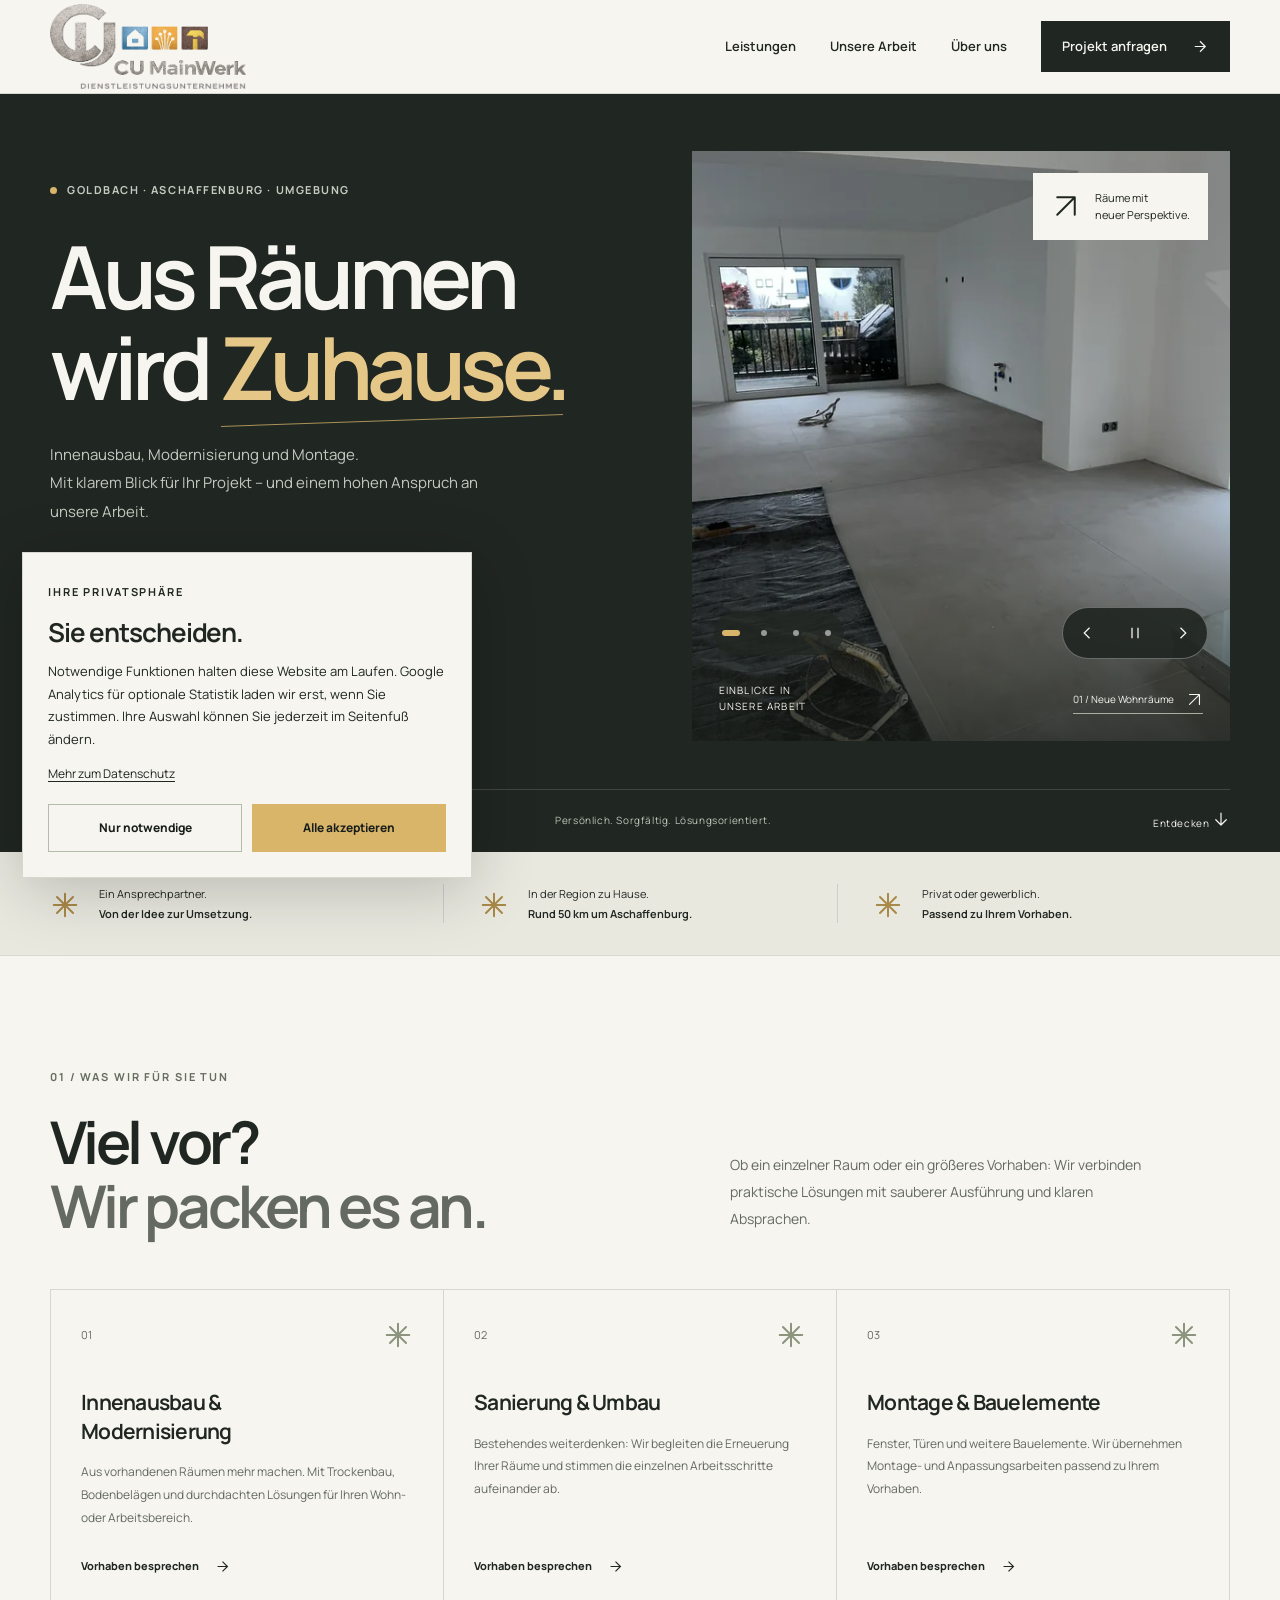
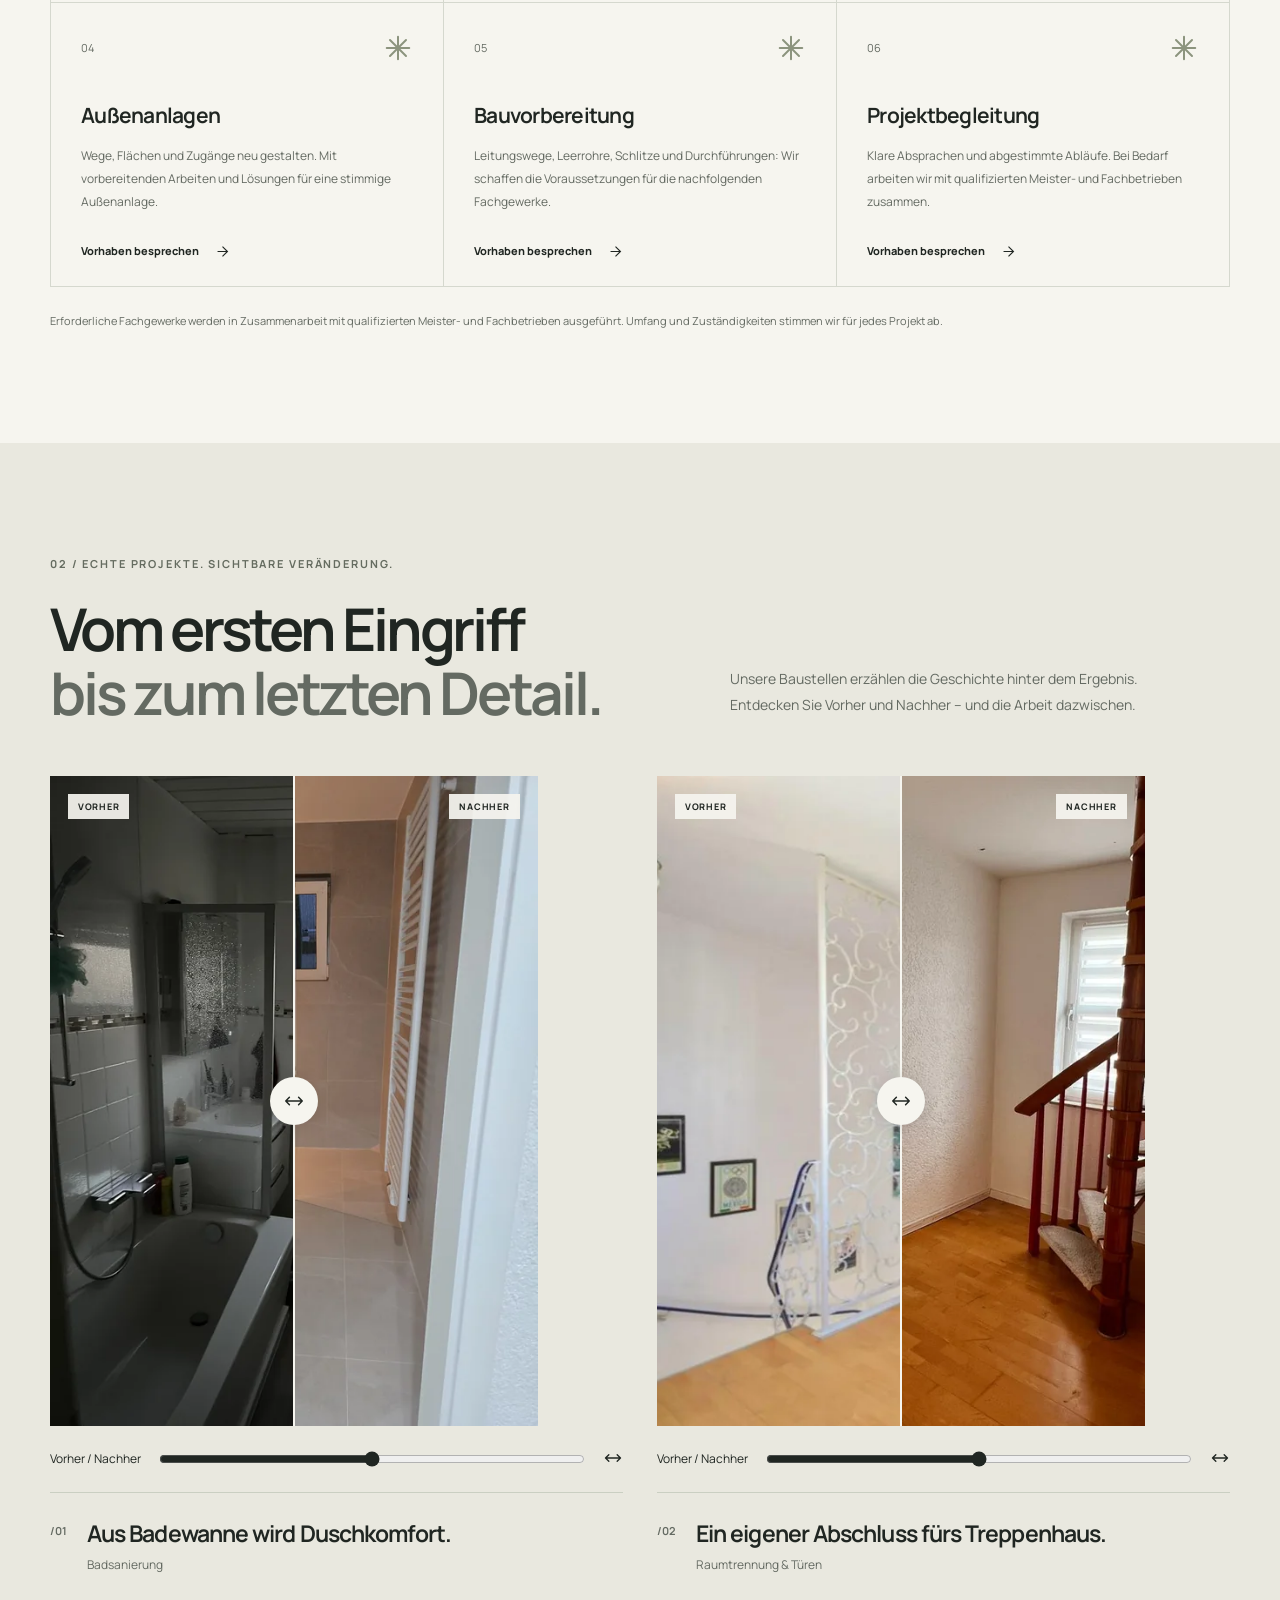
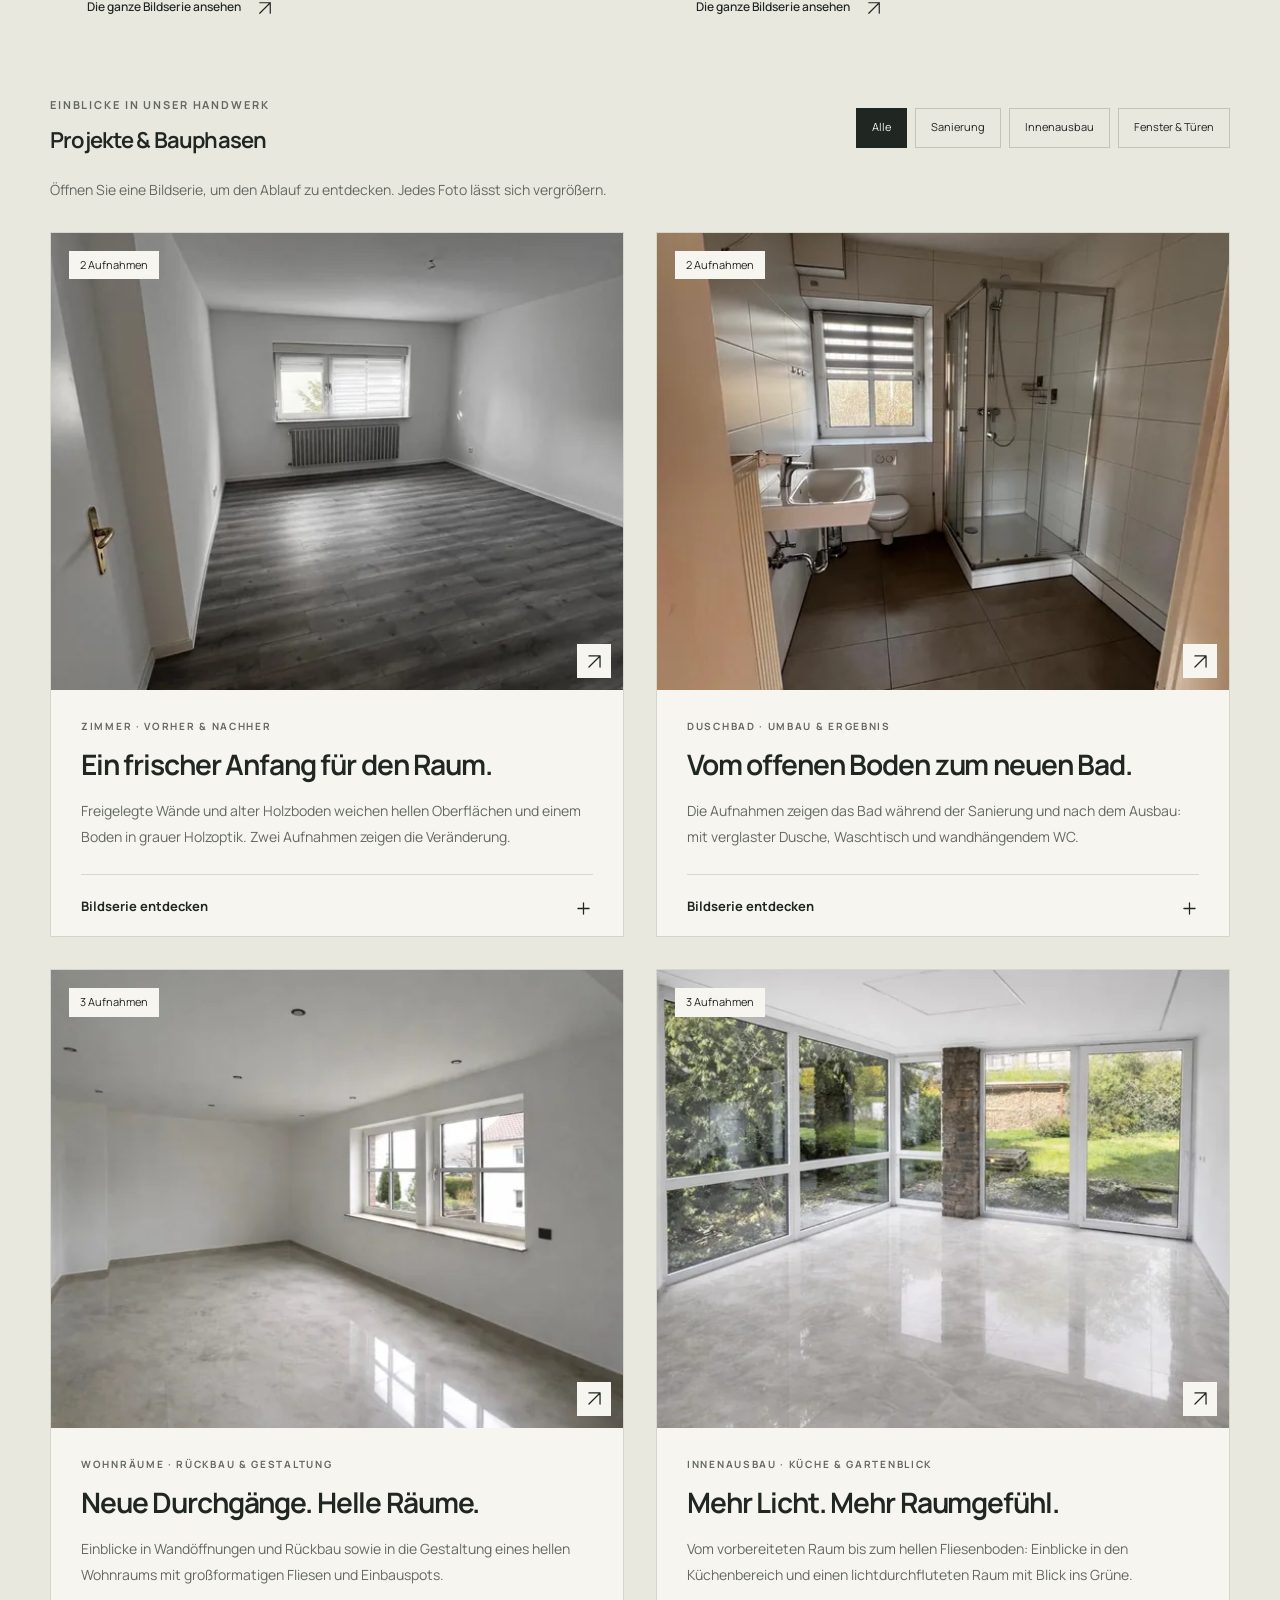
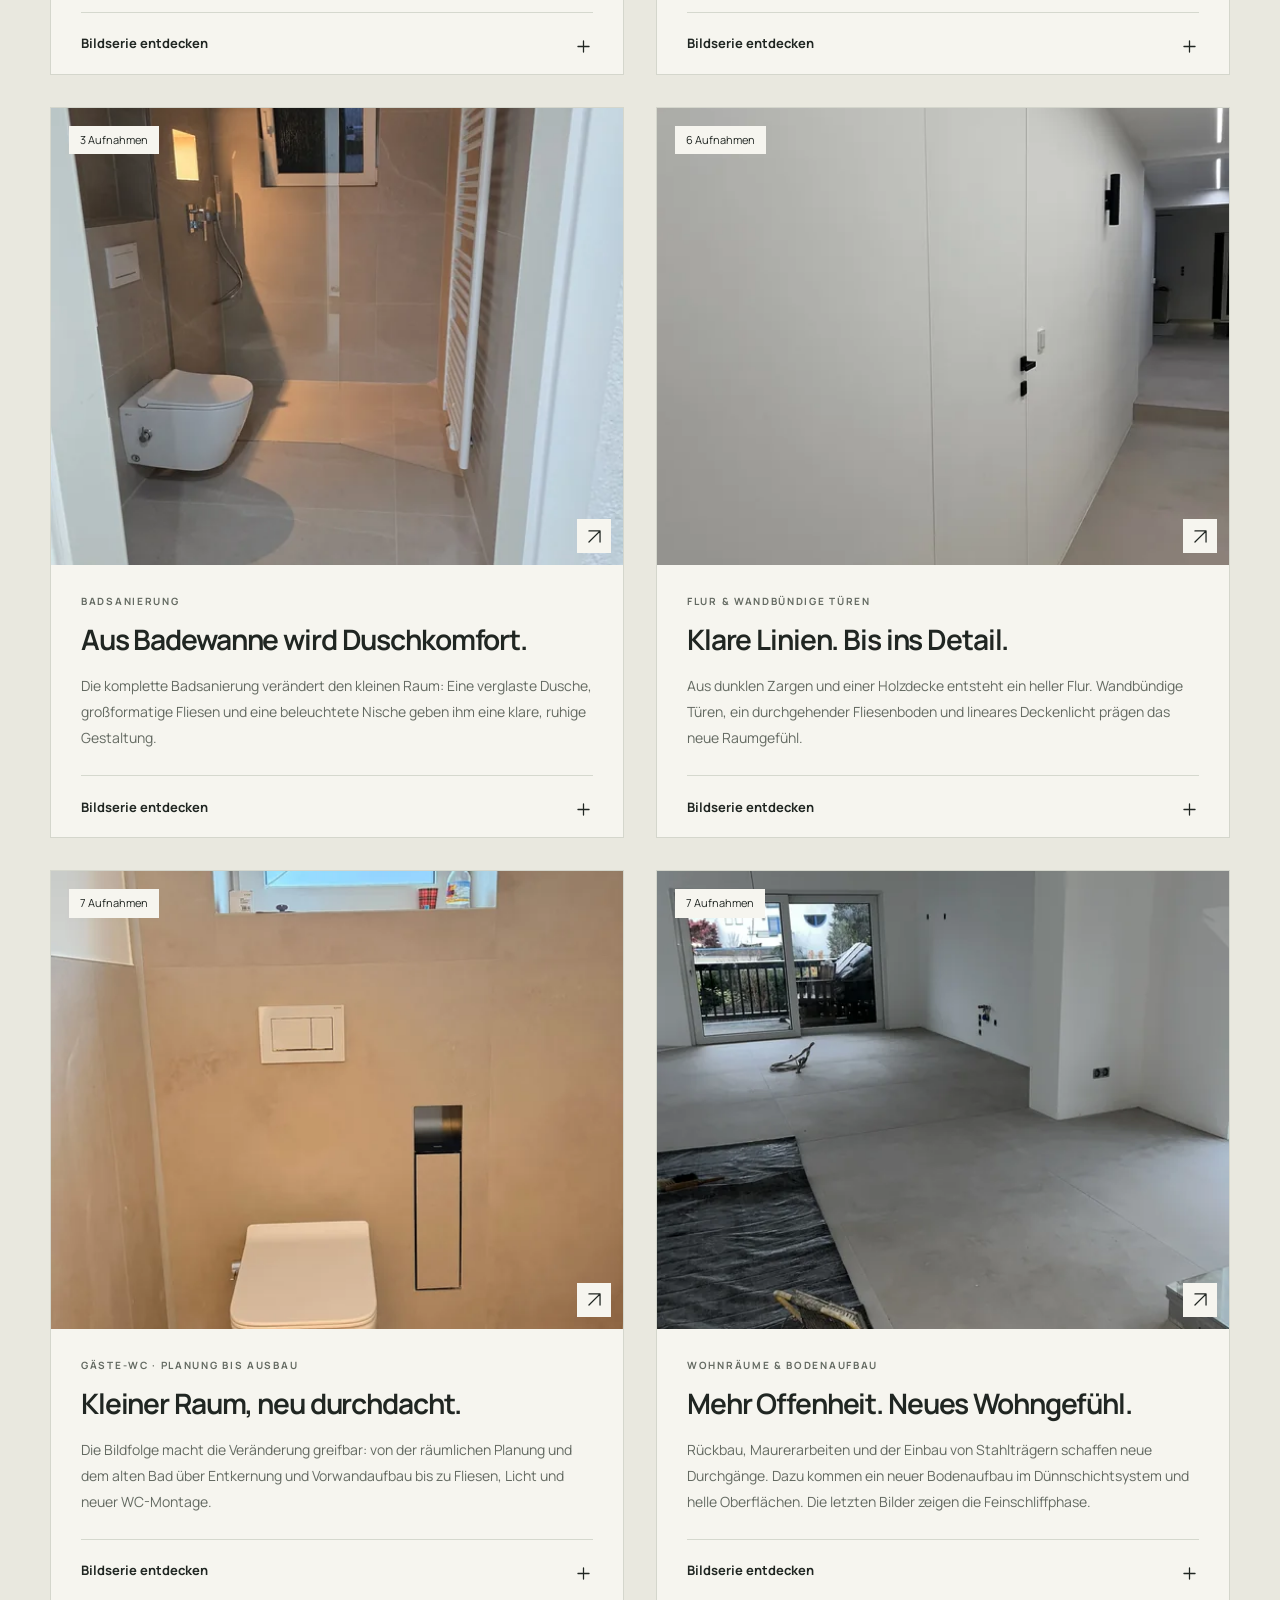
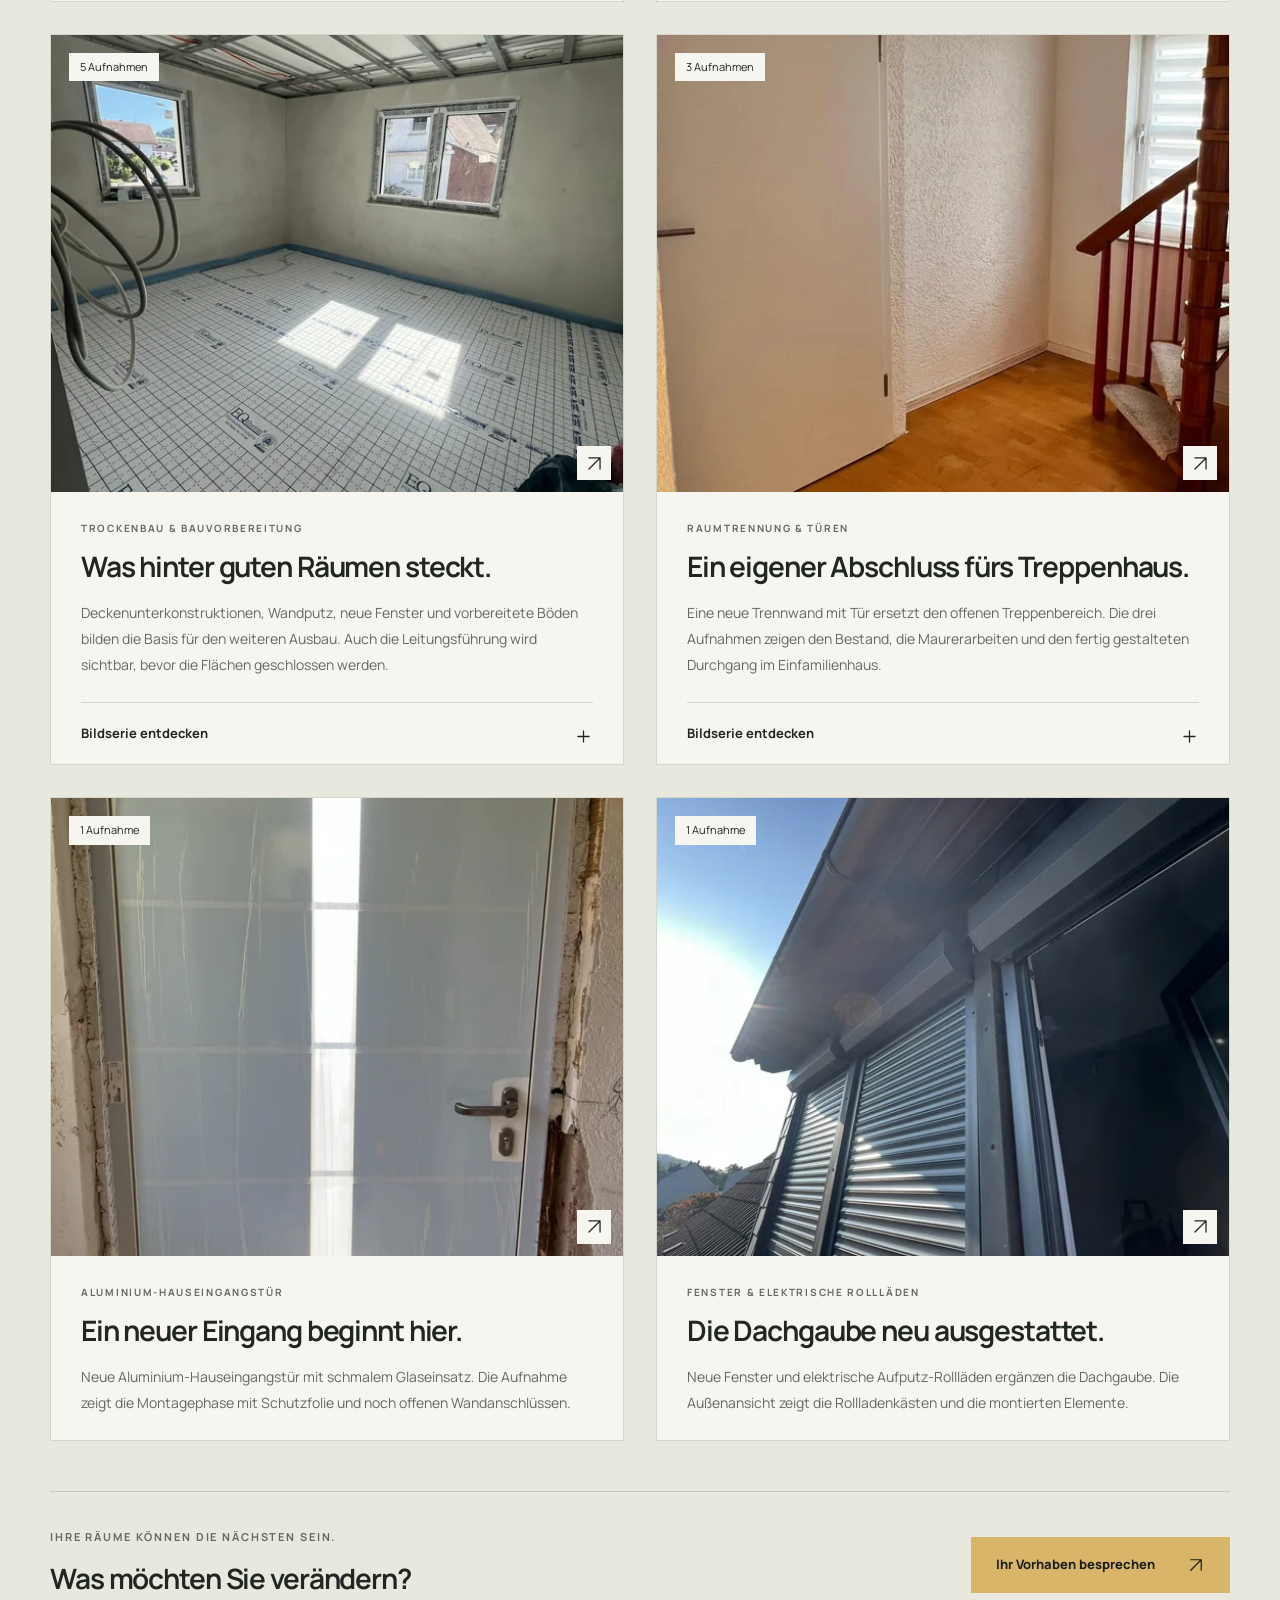
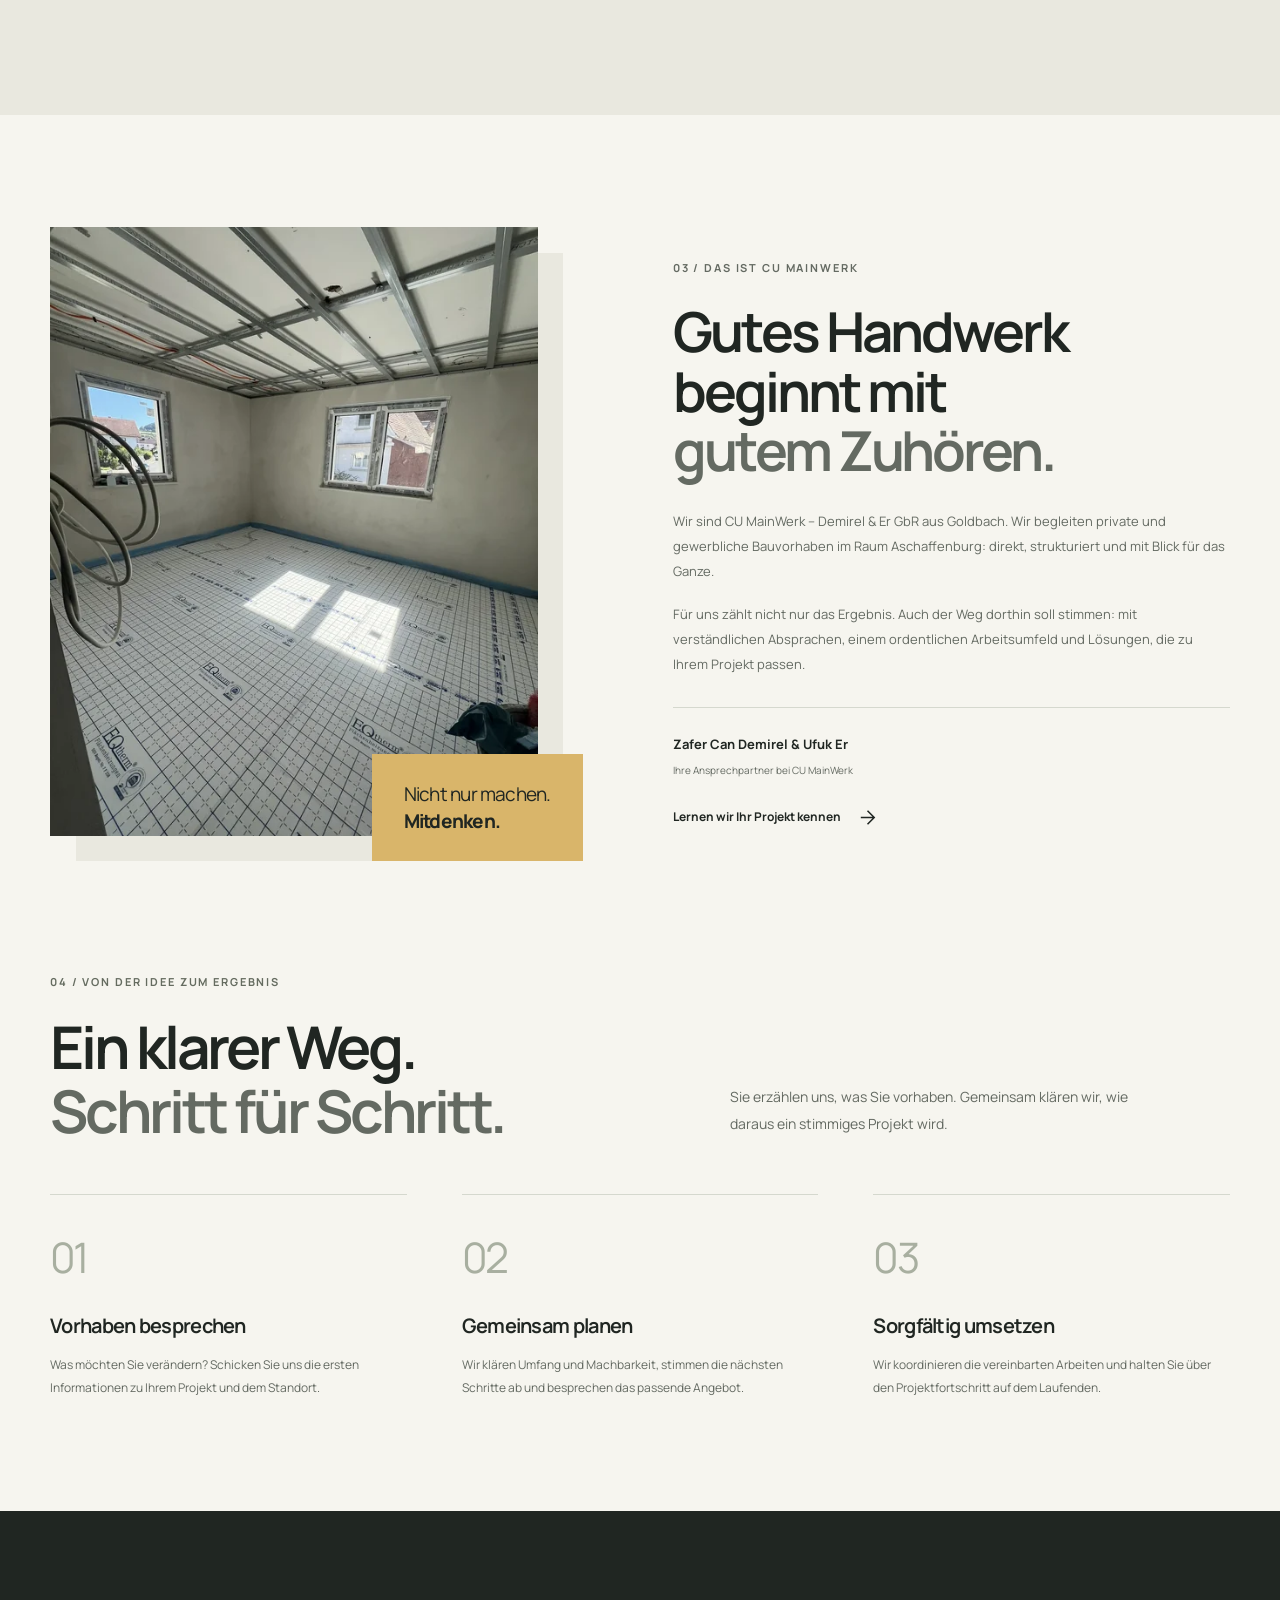
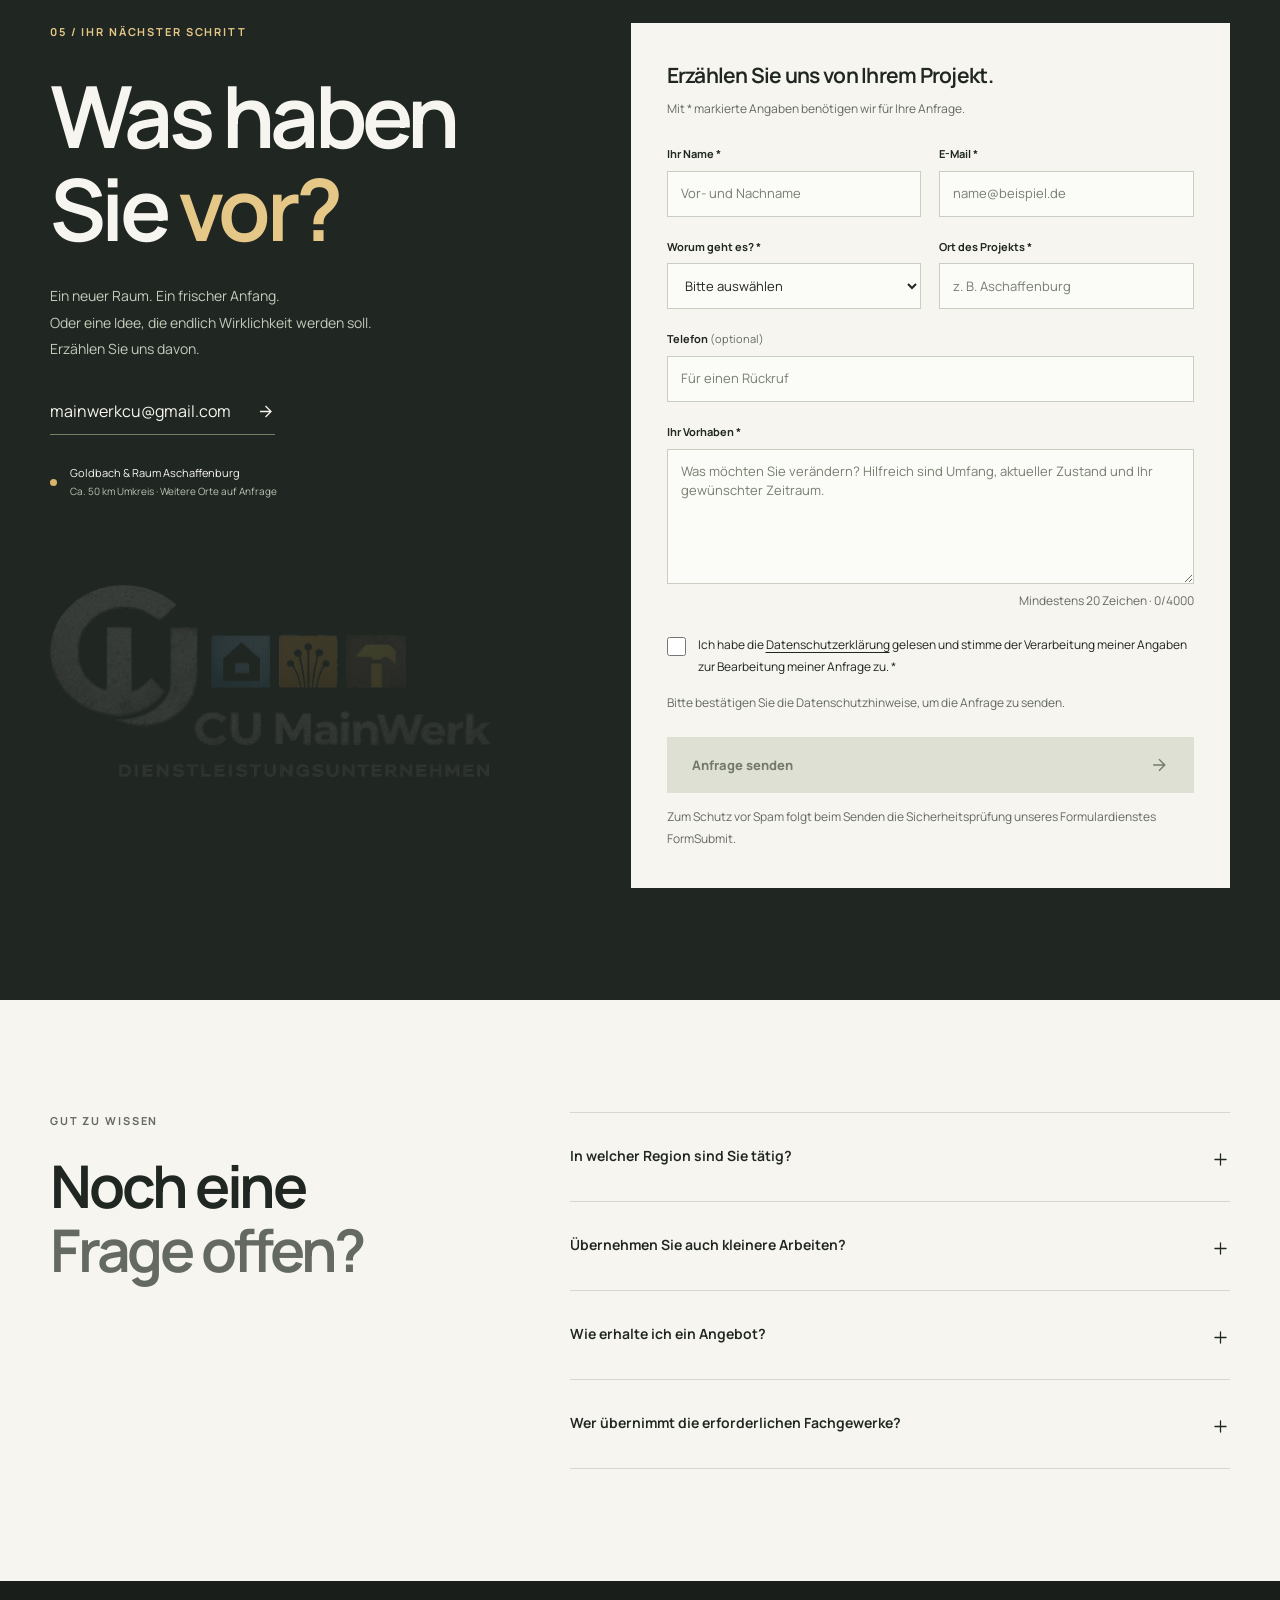
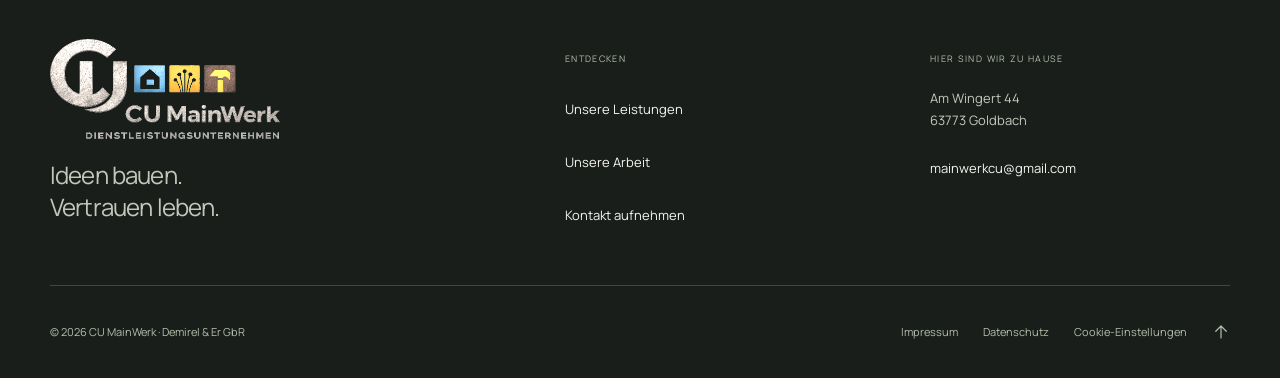
==== commit dac1e7c0: "Use existing SVG icons in all new photo galleries" ====
--- a/index.html
+++ b/index.html
@@ -1,20 +1,4446 @@
-<!DOCTYPE html>
-
-<html lang="de"><head><meta charset="utf-8"/><meta content="width=device-width, initial-scale=1" name="viewport"/><meta content="#202622" name="theme-color"/>
-<title>CU MainWerk | Innenausbau &amp; Modernisierung in Aschaffenburg</title><meta content="Innenausbau, Sanierung, Montage und Bauunterstützung in Goldbach, Aschaffenburg und Umgebung. Entdecken Sie unsere Arbeit und erzählen Sie uns von Ihrem Projekt." name="description"/><meta content="index, follow" name="robots"/>
-<link href="https://cu-mainwerk.de/" rel="canonical"/>
-<meta content="website" property="og:type"/><meta content="de_DE" property="og:locale"/><meta content="CU MainWerk | Innenausbau &amp; Modernisierung in Aschaffenburg" property="og:title"/><meta content="Innenausbau, Sanierung, Montage und Bauunterstützung in Goldbach, Aschaffenburg und Umgebung. Entdecken Sie unsere Arbeit und erzählen Sie uns von Ihrem Projekt." property="og:description"/><meta content="https://cu-mainwerk.de/" property="og:url"/><meta content="https://cu-mainwerk.de/images/brand/cu-mainwerk-social.jpg?v=original-3" property="og:image"/>
-<link as="font" crossorigin="" href="assets/fonts/manrope-variable.ttf" rel="preload" type="font/ttf"/><link href="style.css?v=restore-brand-3" rel="stylesheet"/><script defer="" src="script.js?v=20260915-slideshow"></script><noscript><style>.menu-toggle,[data-cookie-settings]{display:none!important}@media(max-width:900px){.site-header{height:auto;position:relative}.header-row{flex-wrap:wrap;padding-block:10px}.main-nav{display:flex;position:static;flex-wrap:wrap;padding:0;box-shadow:none;max-height:none}}</style></noscript><link href="assets/icons/favicon.svg?v=cu-type-3" rel="icon" type="image/svg+xml"/><link href="assets/icons/favicon-48.png?v=cu-type-3" rel="icon" sizes="48x48" type="image/png"/><link href="assets/icons/icon-192.png?v=cu-type-3" rel="icon" sizes="192x192" type="image/png"/><link href="assets/icons/apple-touch-icon.png?v=cu-type-3" rel="apple-touch-icon" sizes="180x180"/><meta content="image/jpeg" property="og:image:type"/><meta content="1200" property="og:image:width"/><meta content="630" property="og:image:height"/><meta content="CU MainWerk – Ihr Projekt. Unser Handwerk." property="og:image:alt"/><meta content="summary_large_image" name="twitter:card"/><meta content="https://cu-mainwerk.de/images/brand/cu-mainwerk-social.jpg?v=original-3" name="twitter:image"/><meta content="CU MainWerk – Ihr Projekt. Unser Handwerk." name="twitter:image:alt"/></head><body>
-<a class="skip-link" href="#inhalt">Zum Inhalt springen</a><header class="site-header"><div class="shell header-row"><a aria-label="CU MainWerk – Startseite" class="brand" href="#start"><img alt="CU MainWerk" height="386" src="images/brand/cu-mainwerk-transparent.webp?v=original-3" width="886"/></a>
-<button aria-controls="main-nav" aria-expanded="false" class="menu-toggle" type="button"><span>Menü</span><span aria-hidden="true" class="menu-lines"></span></button>
-<nav aria-label="Hauptnavigation" class="main-nav" id="main-nav"><a href="#leistungen">Leistungen</a><a href="#referenzen">Unsere Arbeit</a><a href="#ueber-uns">Über uns</a><a class="nav-cta" href="#kontakt">Projekt anfragen <svg aria-hidden="true" fill="none" stroke="currentColor" stroke-width="1.6" viewBox="0 0 24 24"><path d="M5 12h14M12 5l7 7-7 7"></path></svg></a></nav></div></header>
-<main id="inhalt"><section class="hero" id="start"><div class="shell hero-grid"><div class="hero-copy"><p class="eyebrow"><span class="status-dot"></span> Goldbach · Aschaffenburg · Umgebung</p><h1>Aus Räumen<br/>wird <span>Zuhause.</span></h1><p class="hero-description">Innenausbau, Modernisierung und Montage.<br/>Mit klarem Blick für Ihr Projekt – und einem hohen Anspruch an unsere Arbeit.</p><div class="hero-actions"><a class="button" href="#kontakt">Ihr Projekt beginnt hier <svg aria-hidden="true" fill="none" stroke="currentColor" stroke-width="1.6" viewBox="0 0 24 24"><path d="M5 12h14M12 5l7 7-7 7"></path></svg></a><a class="quiet-link" href="#referenzen">Unsere Arbeit entdecken <span aria-hidden="true"><svg aria-hidden="true" class="ui-icon icon-arrow-down-left" fill="none" focusable="false" stroke="currentColor" stroke-linecap="round" stroke-linejoin="round" stroke-width="1.6" viewBox="0 0 24 24"><path d="M19 5L5 19M5 5v14h14"></path></svg></span></a></div><div class="hero-signature"><span>CU</span><p>Ihr Projekt.<br/><strong>Unser Handwerk.</strong></p></div></div><div aria-label="Einblicke in unsere Projekte" aria-roledescription="Karussell" class="hero-visual" data-slideshow="" role="region"><img alt="Helle Wände und großformatige Bodenfliesen im neu geöffneten Wohnbereich." aria-hidden="false" class="hero-photo hero-slide is-active" data-title="Neue Wohnräume" decoding="async" fetchpriority="high" height="1600" loading="eager" sizes="(max-width:700px) 92vw, (max-width:1100px) 45vw, 560px" src="images/projekte/wohnraeume-feinschliff-01-wohnraum-boden-wand-1200.webp" srcset="images/projekte/wohnraeume-feinschliff-01-wohnraum-boden-wand-560.webp 560w, images/projekte/wohnraeume-feinschliff-01-wohnraum-boden-wand-1200.webp 1200w" width="1200"/><img alt="Der neue Duschbereich mit Glasabtrennung, Regendusche und schlankem Heizkörper." aria-hidden="true" class="hero-photo hero-slide" data-src="images/projekte/badsanierung-komplett-nachher-1200.webp" data-srcset="images/projekte/badsanierung-komplett-nachher-560.webp 560w, images/projekte/badsanierung-komplett-nachher-1200.webp 1200w" data-title="Badsanierung" decoding="async" fetchpriority="low" height="1600" loading="eager" sizes="(max-width:700px) 92vw, (max-width:1100px) 45vw, 560px" width="1200"/><img alt="Neu montiertes WC mit Betätigungsplatte und wandintegriertem Zubehörmodul." aria-hidden="true" class="hero-photo hero-slide" data-src="images/projekte/gaeste-wc-sanierung-06-neuaufbau-wc-1200.webp" data-srcset="images/projekte/gaeste-wc-sanierung-06-neuaufbau-wc-560.webp 560w, images/projekte/gaeste-wc-sanierung-06-neuaufbau-wc-1200.webp 1200w" data-title="Gäste-WC" decoding="async" fetchpriority="low" height="1600" loading="eager" sizes="(max-width:700px) 92vw, (max-width:1100px) 45vw, 560px" width="1200"/><img alt="Wandbündige weiße Tür mit schwarzen Beschlägen im modernisierten Flur" aria-hidden="true" class="hero-photo hero-slide" data-src="images/projekte/flur-wandbuendige-tueren-06-detail-wandbuendige-tuer-1200.webp" data-srcset="images/projekte/flur-wandbuendige-tueren-06-detail-wandbuendige-tuer-560.webp 560w, images/projekte/flur-wandbuendige-tueren-06-detail-wandbuendige-tuer-1200.webp 1200w" data-title="Wandbündige Türen" decoding="async" fetchpriority="low" height="1600" loading="eager" sizes="(max-width:700px) 92vw, (max-width:1100px) 45vw, 560px" width="1200"/><div class="photo-corner"><span aria-hidden="true" class="corner-mark"><svg aria-hidden="true" class="ui-icon icon-arrow-up-right" fill="none" focusable="false" stroke="currentColor" stroke-linecap="round" stroke-linejoin="round" stroke-width="1.6" viewBox="0 0 24 24"><path d="M5 19L19 5M5 5h14v14"></path></svg></span><span>Räume mit<br/>neuer Perspektive.</span></div><a class="hero-image-caption" href="#referenzen"><span>Einblicke in unsere Arbeit</span><span><span data-slide-caption="">01 / Neue Wohnräume</span><svg aria-hidden="true" class="ui-icon icon-arrow-up-right" fill="none" focusable="false" stroke="currentColor" stroke-linecap="round" stroke-linejoin="round" stroke-width="1.6" viewBox="0 0 24 24"><path d="M5 19L19 5M5 5h14v14"></path></svg></span></a><div class="slideshow-controls" hidden=""><div aria-label="Bild auswählen" class="slideshow-dots" role="group"><button aria-current="true" aria-label="Bild 1: Neue Wohnräume" data-slide="0" type="button"><span></span></button><button aria-current="false" aria-label="Bild 2: Badsanierung" data-slide="1" type="button"><span></span></button><button aria-current="false" aria-label="Bild 3: Gäste-WC" data-slide="2" type="button"><span></span></button><button aria-current="false" aria-label="Bild 4: Wandbündige Türen" data-slide="3" type="button"><span></span></button></div><div class="slideshow-buttons"><button aria-label="Vorheriges Bild" data-slide-prev="" type="button"><svg aria-hidden="true" class="ui-icon" fill="none" focusable="false" stroke="currentColor" stroke-width="1.7" viewBox="0 0 24 24"><path d="M14 5l-7 7 7 7"></path></svg></button><button aria-label="Slideshow pausieren" aria-pressed="true" data-slide-toggle="" type="button"><span data-pause-icon=""><svg aria-hidden="true" class="ui-icon" fill="none" focusable="false" stroke="currentColor" stroke-width="1.7" viewBox="0 0 24 24"><path d="M8 5v14M16 5v14"></path></svg></span><span data-play-icon="" hidden=""><svg aria-hidden="true" class="ui-icon" fill="none" focusable="false" stroke="currentColor" stroke-width="1.7" viewBox="0 0 24 24"><path d="M8 4l12 8-12 8Z"></path></svg></span></button><button aria-label="Nächstes Bild" data-slide-next="" type="button"><svg aria-hidden="true" class="ui-icon" fill="none" focusable="false" stroke="currentColor" stroke-width="1.7" viewBox="0 0 24 24"><path d="M10 5l7 7-7 7"></path></svg></button></div></div></div></div><div class="shell hero-bottom"><span>Qualität vor Quantität.</span><span>Persönlich. Sorgfältig. Lösungsorientiert.</span><a aria-label="Leistungen entdecken" href="#leistungen">Entdecken <svg aria-hidden="true" class="ui-icon icon-arrow-down" fill="none" focusable="false" stroke="currentColor" stroke-linecap="round" stroke-linejoin="round" stroke-width="1.6" viewBox="0 0 24 24"><path d="M12 4v16M5 13l7 7 7-7"></path></svg></a></div></section>
-<section aria-label="Unser Anspruch" class="trust-strip"><div class="shell trust-grid"><p><span aria-hidden="true" class="tiny-mark"><svg aria-hidden="true" class="ui-icon icon-spark" fill="none" focusable="false" stroke="currentColor" stroke-linecap="round" stroke-linejoin="round" stroke-width="1.6" viewBox="0 0 24 24"><path d="M12 3v18M3 12h18M5.6 5.6l12.8 12.8M5.6 18.4L18.4 5.6"></path></svg></span><span>Ein Ansprechpartner.<br/><strong>Von der Idee zur Umsetzung.</strong></span></p><p><span aria-hidden="true" class="tiny-mark"><svg aria-hidden="true" class="ui-icon icon-spark" fill="none" focusable="false" stroke="currentColor" stroke-linecap="round" stroke-linejoin="round" stroke-width="1.6" viewBox="0 0 24 24"><path d="M12 3v18M3 12h18M5.6 5.6l12.8 12.8M5.6 18.4L18.4 5.6"></path></svg></span><span>In der Region zu Hause.<br/><strong>Rund 50 km um Aschaffenburg.</strong></span></p><p><span aria-hidden="true" class="tiny-mark"><svg aria-hidden="true" class="ui-icon icon-spark" fill="none" focusable="false" stroke="currentColor" stroke-linecap="round" stroke-linejoin="round" stroke-width="1.6" viewBox="0 0 24 24"><path d="M12 3v18M3 12h18M5.6 5.6l12.8 12.8M5.6 18.4L18.4 5.6"></path></svg></span><span>Privat oder gewerblich.<br/><strong>Passend zu Ihrem Vorhaben.</strong></span></p></div></section>
-<section class="section services-section" id="leistungen"><div class="shell"><div class="section-head"><div><p class="eyebrow">01 / Was wir für Sie tun</p><h2>Viel vor?<br/><span>Wir packen es an.</span></h2></div><p>Ob ein einzelner Raum oder ein größeres Vorhaben: Wir verbinden praktische Lösungen mit sauberer Ausführung und klaren Absprachen.</p></div><div class="services-grid"><article class="service"><div class="service-top"><span>01</span><span aria-hidden="true" class="tiny-mark"><svg aria-hidden="true" class="ui-icon icon-spark" fill="none" focusable="false" stroke="currentColor" stroke-linecap="round" stroke-linejoin="round" stroke-width="1.6" viewBox="0 0 24 24"><path d="M12 3v18M3 12h18M5.6 5.6l12.8 12.8M5.6 18.4L18.4 5.6"></path></svg></span></div><h3>Innenausbau &amp; Modernisierung</h3><p>Aus vorhandenen Räumen mehr machen. Mit Trockenbau, Bodenbelägen und durchdachten Lösungen für Ihren Wohn- oder Arbeitsbereich.</p><a data-service="Innenausbau" href="#kontakt">Vorhaben besprechen <svg aria-hidden="true" fill="none" stroke="currentColor" stroke-width="1.6" viewBox="0 0 24 24"><path d="M5 12h14M12 5l7 7-7 7"></path></svg></a></article><article class="service"><div class="service-top"><span>02</span><span aria-hidden="true" class="tiny-mark"><svg aria-hidden="true" class="ui-icon icon-spark" fill="none" focusable="false" stroke="currentColor" stroke-linecap="round" stroke-linejoin="round" stroke-width="1.6" viewBox="0 0 24 24"><path d="M12 3v18M3 12h18M5.6 5.6l12.8 12.8M5.6 18.4L18.4 5.6"></path></svg></span></div><h3>Sanierung &amp; Umbau</h3><p>Bestehendes weiterdenken: Wir begleiten die Erneuerung Ihrer Räume und stimmen die einzelnen Arbeitsschritte aufeinander ab.</p><a data-service="Sanierungsprojekt" href="#kontakt">Vorhaben besprechen <svg aria-hidden="true" fill="none" stroke="currentColor" stroke-width="1.6" viewBox="0 0 24 24"><path d="M5 12h14M12 5l7 7-7 7"></path></svg></a></article><article class="service"><div class="service-top"><span>03</span><span aria-hidden="true" class="tiny-mark"><svg aria-hidden="true" class="ui-icon icon-spark" fill="none" focusable="false" stroke="currentColor" stroke-linecap="round" stroke-linejoin="round" stroke-width="1.6" viewBox="0 0 24 24"><path d="M12 3v18M3 12h18M5.6 5.6l12.8 12.8M5.6 18.4L18.4 5.6"></path></svg></span></div><h3>Montage &amp; Bauelemente</h3><p>Fenster, Türen und weitere Bauelemente. Wir übernehmen Montage- und Anpassungsarbeiten passend zu Ihrem Vorhaben.</p><a data-service="Fenster / Türen / Tore" href="#kontakt">Vorhaben besprechen <svg aria-hidden="true" fill="none" stroke="currentColor" stroke-width="1.6" viewBox="0 0 24 24"><path d="M5 12h14M12 5l7 7-7 7"></path></svg></a></article><article class="service"><div class="service-top"><span>04</span><span aria-hidden="true" class="tiny-mark"><svg aria-hidden="true" class="ui-icon icon-spark" fill="none" focusable="false" stroke="currentColor" stroke-linecap="round" stroke-linejoin="round" stroke-width="1.6" viewBox="0 0 24 24"><path d="M12 3v18M3 12h18M5.6 5.6l12.8 12.8M5.6 18.4L18.4 5.6"></path></svg></span></div><h3>Außenanlagen</h3><p>Wege, Flächen und Zugänge neu gestalten. Mit vorbereitenden Arbeiten und Lösungen für eine stimmige Außenanlage.</p><a data-service="Außenanlage" href="#kontakt">Vorhaben besprechen <svg aria-hidden="true" fill="none" stroke="currentColor" stroke-width="1.6" viewBox="0 0 24 24"><path d="M5 12h14M12 5l7 7-7 7"></path></svg></a></article><article class="service"><div class="service-top"><span>05</span><span aria-hidden="true" class="tiny-mark"><svg aria-hidden="true" class="ui-icon icon-spark" fill="none" focusable="false" stroke="currentColor" stroke-linecap="round" stroke-linejoin="round" stroke-width="1.6" viewBox="0 0 24 24"><path d="M12 3v18M3 12h18M5.6 5.6l12.8 12.8M5.6 18.4L18.4 5.6"></path></svg></span></div><h3>Bauvorbereitung</h3><p>Leitungswege, Leerrohre, Schlitze und Durchführungen: Wir schaffen die Voraussetzungen für die nachfolgenden Fachgewerke.</p><a data-service="Kabel- / Leerrohrverlegung" href="#kontakt">Vorhaben besprechen <svg aria-hidden="true" fill="none" stroke="currentColor" stroke-width="1.6" viewBox="0 0 24 24"><path d="M5 12h14M12 5l7 7-7 7"></path></svg></a></article><article class="service"><div class="service-top"><span>06</span><span aria-hidden="true" class="tiny-mark"><svg aria-hidden="true" class="ui-icon icon-spark" fill="none" focusable="false" stroke="currentColor" stroke-linecap="round" stroke-linejoin="round" stroke-width="1.6" viewBox="0 0 24 24"><path d="M12 3v18M3 12h18M5.6 5.6l12.8 12.8M5.6 18.4L18.4 5.6"></path></svg></span></div><h3>Projektbegleitung</h3><p>Klare Absprachen und abgestimmte Abläufe. Bei Bedarf arbeiten wir mit qualifizierten Meister- und Fachbetrieben zusammen.</p><a data-service="Projektbegleitung" href="#kontakt">Vorhaben besprechen <svg aria-hidden="true" fill="none" stroke="currentColor" stroke-width="1.6" viewBox="0 0 24 24"><path d="M5 12h14M12 5l7 7-7 7"></path></svg></a></article></div><p class="trade-note">Erforderliche Fachgewerke werden in Zusammenarbeit mit qualifizierten Meister- und Fachbetrieben ausgeführt. Umfang und Zuständigkeiten stimmen wir für jedes Projekt ab.</p></div></section>
-<section class="section projects-section" id="referenzen"><div class="shell"><div class="section-head"><div><p class="eyebrow">02 / Echte Projekte. Sichtbare Veränderung.</p><h2>Vom ersten Eingriff<br/><span>bis zum letzten Detail.</span></h2></div><p>Unsere Baustellen erzählen die Geschichte hinter dem Ergebnis. Entdecken Sie Vorher und Nachher – und die Arbeit dazwischen.</p></div><div class="comparison-grid"><article class="comparison-card"><div class="comparison" data-comparison="" style="--split:50%"><img alt="Der neue Duschbereich mit Glasabtrennung, Regendusche und schlankem Heizkörper." class="compare-after" decoding="async" height="1600" loading="lazy" sizes="(max-width:700px) 92vw, (max-width:1100px) 45vw, 560px" src="images/projekte/badsanierung-komplett-nachher-1200.webp" srcset="images/projekte/badsanierung-komplett-nachher-560.webp 560w, images/projekte/badsanierung-komplett-nachher-1200.webp 1200w" width="1200"/><img alt="Das ursprüngliche Bad mit Badewanne, Duschabtrennung und Heizkörper unter dem Fenster." class="compare-before" decoding="async" height="1600" loading="lazy" sizes="(max-width:700px) 92vw, (max-width:1100px) 45vw, 560px" src="images/projekte/badsanierung-komplett-vorher-1200.webp" srcset="images/projekte/badsanierung-komplett-vorher-560.webp 560w, images/projekte/badsanierung-komplett-vorher-1200.webp 1200w" width="1200"/><span class="image-label label-before">Vorher</span><span class="image-label label-after">Nachher</span><span aria-hidden="true" class="comparison-line"><span><svg aria-hidden="true" class="ui-icon icon-compare" fill="none" focusable="false" stroke="currentColor" stroke-linecap="round" stroke-linejoin="round" stroke-width="1.6" viewBox="0 0 24 24"><path d="M3 12h18M7 8l-4 4 4 4M17 8l4 4-4 4"></path></svg></span></span></div><div class="comparison-control"><label for="vergleich-bad">Vorher / Nachher</label><input aria-label="Vorher-Nachher-Vergleich: Badsanierung" data-comparison-range="" id="vergleich-bad" max="100" min="0" type="range" value="50"/><span aria-hidden="true"><svg aria-hidden="true" class="ui-icon icon-compare" fill="none" focusable="false" stroke="currentColor" stroke-linecap="round" stroke-linejoin="round" stroke-width="1.6" viewBox="0 0 24 24"><path d="M3 12h18M7 8l-4 4 4 4M17 8l4 4-4 4"></path></svg></span></div><div class="project-caption"><span class="project-no">/01</span><div><h3>Aus Badewanne wird Duschkomfort.</h3><p>Badsanierung</p><a class="quiet-link" data-open-project="bad" href="#projekt-bad">Die ganze Bildserie ansehen <svg aria-hidden="true" class="ui-icon icon-arrow-up-right" fill="none" focusable="false" stroke="currentColor" stroke-linecap="round" stroke-linejoin="round" stroke-width="1.6" viewBox="0 0 24 24"><path d="M5 19L19 5M5 5h14v14"></path></svg></a></div></div></article><article class="comparison-card"><div class="comparison" data-comparison="" style="--split:50%"><img alt="Weiße Tür und fertig bearbeitete Wand als neuer Abschluss zum Treppenbereich." class="compare-after" decoding="async" height="1600" loading="lazy" sizes="(max-width:700px) 92vw, (max-width:1100px) 45vw, 560px" src="images/projekte/treppenbereich-abtrennung-03-nachher-1200.webp" srcset="images/projekte/treppenbereich-abtrennung-03-nachher-560.webp 560w, images/projekte/treppenbereich-abtrennung-03-nachher-1200.webp 712w" width="712"/><img alt="Offener Treppenbereich mit dekorativem Raumteiler." class="compare-before" decoding="async" height="927" loading="lazy" sizes="(max-width:700px) 92vw, (max-width:1100px) 45vw, 560px" src="images/projekte/treppenbereich-abtrennung-01-vorher-1200.webp" srcset="images/projekte/treppenbereich-abtrennung-01-vorher-560.webp 560w, images/projekte/treppenbereich-abtrennung-01-vorher-1200.webp 750w" width="750"/><span class="image-label label-before">Vorher</span><span class="image-label label-after">Nachher</span><span aria-hidden="true" class="comparison-line"><span><svg aria-hidden="true" class="ui-icon icon-compare" fill="none" focusable="false" stroke="currentColor" stroke-linecap="round" stroke-linejoin="round" stroke-width="1.6" viewBox="0 0 24 24"><path d="M3 12h18M7 8l-4 4 4 4M17 8l4 4-4 4"></path></svg></span></span></div><div class="comparison-control"><label for="vergleich-treppenbereich">Vorher / Nachher</label><input aria-label="Vorher-Nachher-Vergleich: Raumtrennung &amp; Türen" data-comparison-range="" id="vergleich-treppenbereich" max="100" min="0" type="range" value="50"/><span aria-hidden="true"><svg aria-hidden="true" class="ui-icon icon-compare" fill="none" focusable="false" stroke="currentColor" stroke-linecap="round" stroke-linejoin="round" stroke-width="1.6" viewBox="0 0 24 24"><path d="M3 12h18M7 8l-4 4 4 4M17 8l4 4-4 4"></path></svg></span></div><div class="project-caption"><span class="project-no">/02</span><div><h3>Ein eigener Abschluss fürs Treppenhaus.</h3><p>Raumtrennung &amp; Türen</p><a class="quiet-link" data-open-project="treppenbereich" href="#projekt-treppenbereich">Die ganze Bildserie ansehen <svg aria-hidden="true" class="ui-icon icon-arrow-up-right" fill="none" focusable="false" stroke="currentColor" stroke-linecap="round" stroke-linejoin="round" stroke-width="1.6" viewBox="0 0 24 24"><path d="M5 19L19 5M5 5h14v14"></path></svg></a></div></div></article></div><div class="gallery-head"><div><p class="eyebrow">Einblicke in unser Handwerk</p><h3>Projekte &amp; Bauphasen</h3></div><div aria-label="Projekte filtern" class="filters" hidden="" role="group"><button aria-pressed="true" data-filter="all" type="button">Alle</button><button aria-pressed="false" data-filter="sanierung" type="button">Sanierung</button><button aria-pressed="false" data-filter="innenausbau" type="button">Innenausbau</button><button aria-pressed="false" data-filter="montage" type="button">Fenster &amp; Türen</button></div></div><p class="gallery-intro">Öffnen Sie eine Bildserie, um den Ablauf zu entdecken. Jedes Foto lässt sich vergrößern.</p><p aria-live="polite" class="sr-only" id="filter-status" role="status"></p><div class="project-stories"><article class="project-story" id="projekt-zimmer-modernisierung" data-category="innenausbau"><div class="story-cover"><a class="story-cover-link" href="images/projekte/20260922-zimmer-renovierung-ergebnis-1200.webp" data-lightbox="" data-group="zimmer-modernisierung" data-caption="Nachher · Renoviertes Zimmer mit weißen Wänden, neuen Sockelleisten und Boden in grauer Holzoptik." aria-label="Nachher: Renoviertes Zimmer mit weißen Wänden, neuen Sockelleisten und Boden in grauer Holzoptik. – Bild vergrößern"><img src="images/projekte/20260922-zimmer-renovierung-ergebnis-1200.webp" srcset="images/projekte/20260922-zimmer-renovierung-ergebnis-560.webp 560w, images/projekte/20260922-zimmer-renovierung-ergebnis-1200.webp 960w" sizes="(max-width:700px) 92vw, (max-width:1100px) 45vw, 560px" width="960" height="1280" alt="Renoviertes Zimmer mit weißen Wänden, neuen Sockelleisten und Boden in grauer Holzoptik." loading="lazy" decoding="async"/><span class="zoom-hint" aria-hidden="true">↗</span></a><span class="story-count">2 Aufnahmen</span></div><div class="story-copy"><p class="eyebrow">Zimmer · Vorher &amp; Nachher</p><h3>Ein frischer Anfang für den Raum.</h3><p>Freigelegte Wände und alter Holzboden weichen hellen Oberflächen und einem Boden in grauer Holzoptik. Zwei Aufnahmen zeigen die Veränderung.</p></div><details class="story-details"><summary><span>Bildserie entdecken</span><span class="detail-icon" aria-hidden="true">+</span></summary><div class="story-frames"><figure><a class="phase-photo" href="images/projekte/20260922-zimmer-renovierung-bestand-1200.webp" data-lightbox="" data-group="zimmer-modernisierung" data-caption="Vorher · Zimmer während der Vorbereitung mit freigelegten Wänden und altem Holzboden." aria-label="Vorher: Zimmer während der Vorbereitung mit freigelegten Wänden und altem Holzboden. – Bild vergrößern"><img src="images/projekte/20260922-zimmer-renovierung-bestand-1200.webp" srcset="images/projekte/20260922-zimmer-renovierung-bestand-560.webp 560w, images/projekte/20260922-zimmer-renovierung-bestand-1200.webp 960w" sizes="(max-width:700px) 92vw, (max-width:1100px) 45vw, 560px" width="960" height="1280" alt="Zimmer während der Vorbereitung mit freigelegten Wänden und altem Holzboden." loading="lazy" decoding="async"/><span class="zoom-hint" aria-hidden="true">↗</span></a><figcaption><span class="phase-number">01</span><div><strong>Vorher</strong><p>Zimmer während der Vorbereitung mit freigelegten Wänden und altem Holzboden.</p></div></figcaption></figure><figure><a class="phase-photo" href="images/projekte/20260922-zimmer-renovierung-ergebnis-1200.webp" data-lightbox="" data-group="zimmer-modernisierung" data-caption="Nachher · Renoviertes Zimmer mit weißen Wänden, neuen Sockelleisten und Boden in grauer Holzoptik." aria-label="Nachher: Renoviertes Zimmer mit weißen Wänden, neuen Sockelleisten und Boden in grauer Holzoptik. – Bild vergrößern"><img src="images/projekte/20260922-zimmer-renovierung-ergebnis-1200.webp" srcset="images/projekte/20260922-zimmer-renovierung-ergebnis-560.webp 560w, images/projekte/20260922-zimmer-renovierung-ergebnis-1200.webp 960w" sizes="(max-width:700px) 92vw, (max-width:1100px) 45vw, 560px" width="960" height="1280" alt="Renoviertes Zimmer mit weißen Wänden, neuen Sockelleisten und Boden in grauer Holzoptik." loading="lazy" decoding="async"/><span class="zoom-hint" aria-hidden="true">↗</span></a><figcaption><span class="phase-number">02</span><div><strong>Nachher</strong><p>Renoviertes Zimmer mit weißen Wänden, neuen Sockelleisten und Boden in grauer Holzoptik.</p></div></figcaption></figure></div></details></article><article class="project-story" id="projekt-duschbad-modernisierung" data-category="sanierung"><div class="story-cover"><a class="story-cover-link" href="images/projekte/20260922-duschbad-sanierung-ergebnis-1200.webp" data-lightbox="" data-group="duschbad-modernisierung" data-caption="Nachher · Erneuertes Bad mit Glasduschkabine, Waschtisch, wandhängendem WC und großformatigen Fliesen." aria-label="Nachher: Erneuertes Bad mit Glasduschkabine, Waschtisch, wandhängendem WC und großformatigen Fliesen. – Bild vergrößern"><img src="images/projekte/20260922-duschbad-sanierung-ergebnis-1200.webp" srcset="images/projekte/20260922-duschbad-sanierung-ergebnis-560.webp 560w, images/projekte/20260922-duschbad-sanierung-ergebnis-1200.webp 960w" sizes="(max-width:700px) 92vw, (max-width:1100px) 45vw, 560px" width="960" height="1280" alt="Erneuertes Bad mit Glasduschkabine, Waschtisch, wandhängendem WC und großformatigen Fliesen." loading="lazy" decoding="async"/><span class="zoom-hint" aria-hidden="true">↗</span></a><span class="story-count">2 Aufnahmen</span></div><div class="story-copy"><p class="eyebrow">Duschbad · Umbau &amp; Ergebnis</p><h3>Vom offenen Boden zum neuen Bad.</h3><p>Die Aufnahmen zeigen das Bad während der Sanierung und nach dem Ausbau: mit verglaster Dusche, Waschtisch und wandhängendem WC.</p></div><details class="story-details"><summary><span>Bildserie entdecken</span><span class="detail-icon" aria-hidden="true">+</span></summary><div class="story-frames"><figure><a class="phase-photo" href="images/projekte/20260922-duschbad-sanierung-installation-1200.webp" data-lightbox="" data-group="duschbad-modernisierung" data-caption="Umbau · Bad während der Sanierung mit geöffnetem Boden, freigelegten Leitungen und neuem WC-Vorwandelement." aria-label="Umbau: Bad während der Sanierung mit geöffnetem Boden, freigelegten Leitungen und neuem WC-Vorwandelement. – Bild vergrößern"><img src="images/projekte/20260922-duschbad-sanierung-installation-1200.webp" srcset="images/projekte/20260922-duschbad-sanierung-installation-560.webp 560w, images/projekte/20260922-duschbad-sanierung-installation-1200.webp 960w" sizes="(max-width:700px) 92vw, (max-width:1100px) 45vw, 560px" width="960" height="1280" alt="Bad während der Sanierung mit geöffnetem Boden, freigelegten Leitungen und neuem WC-Vorwandelement." loading="lazy" decoding="async"/><span class="zoom-hint" aria-hidden="true">↗</span></a><figcaption><span class="phase-number">01</span><div><strong>Umbau</strong><p>Bad während der Sanierung mit geöffnetem Boden, freigelegten Leitungen und neuem WC-Vorwandelement.</p></div></figcaption></figure><figure><a class="phase-photo" href="images/projekte/20260922-duschbad-sanierung-ergebnis-1200.webp" data-lightbox="" data-group="duschbad-modernisierung" data-caption="Nachher · Erneuertes Bad mit Glasduschkabine, Waschtisch, wandhängendem WC und großformatigen Fliesen." aria-label="Nachher: Erneuertes Bad mit Glasduschkabine, Waschtisch, wandhängendem WC und großformatigen Fliesen. – Bild vergrößern"><img src="images/projekte/20260922-duschbad-sanierung-ergebnis-1200.webp" srcset="images/projekte/20260922-duschbad-sanierung-ergebnis-560.webp 560w, images/projekte/20260922-duschbad-sanierung-ergebnis-1200.webp 960w" sizes="(max-width:700px) 92vw, (max-width:1100px) 45vw, 560px" width="960" height="1280" alt="Erneuertes Bad mit Glasduschkabine, Waschtisch, wandhängendem WC und großformatigen Fliesen." loading="lazy" decoding="async"/><span class="zoom-hint" aria-hidden="true">↗</span></a><figcaption><span class="phase-number">02</span><div><strong>Nachher</strong><p>Erneuertes Bad mit Glasduschkabine, Waschtisch, wandhängendem WC und großformatigen Fliesen.</p></div></figcaption></figure></div></details></article><article class="project-story" id="projekt-wohnraeume-umbau" data-category="sanierung"><div class="story-cover"><a class="story-cover-link" href="images/projekte/20260922-wohnraum-fliesen-einbauspots-1200.webp" data-lightbox="" data-group="wohnraeume-umbau" data-caption="Raumgestaltung · Heller Wohnraum mit großformatigen Bodenfliesen und Einbauspots in der Decke." aria-label="Raumgestaltung: Heller Wohnraum mit großformatigen Bodenfliesen und Einbauspots in der Decke. – Bild vergrößern"><img src="images/projekte/20260922-wohnraum-fliesen-einbauspots-1200.webp" srcset="images/projekte/20260922-wohnraum-fliesen-einbauspots-560.webp 560w, images/projekte/20260922-wohnraum-fliesen-einbauspots-1200.webp 1024w" sizes="(max-width:700px) 92vw, (max-width:1100px) 45vw, 560px" width="1024" height="1274" alt="Heller Wohnraum mit großformatigen Bodenfliesen und Einbauspots in der Decke." loading="lazy" decoding="async"/><span class="zoom-hint" aria-hidden="true">↗</span></a><span class="story-count">3 Aufnahmen</span></div><div class="story-copy"><p class="eyebrow">Wohnräume · Rückbau &amp; Gestaltung</p><h3>Neue Durchgänge. Helle Räume.</h3><p>Einblicke in Wandöffnungen und Rückbau sowie in die Gestaltung eines hellen Wohnraums mit großformatigen Fliesen und Einbauspots.</p></div><details class="story-details"><summary><span>Bildserie entdecken</span><span class="detail-icon" aria-hidden="true">+</span></summary><div class="story-frames"><figure><a class="phase-photo" href="images/projekte/20260922-wohnraum-wanddurchbruch-1200.webp" data-lightbox="" data-group="wohnraeume-umbau" data-caption="Wandöffnung · Wanddurchbruch während des Rückbaus mit temporären Baustützen und abgetragenem Mauerwerk." aria-label="Wandöffnung: Wanddurchbruch während des Rückbaus mit temporären Baustützen und abgetragenem Mauerwerk. – Bild vergrößern"><img src="images/projekte/20260922-wohnraum-wanddurchbruch-1200.webp" srcset="images/projekte/20260922-wohnraum-wanddurchbruch-560.webp 560w, images/projekte/20260922-wohnraum-wanddurchbruch-1200.webp 960w" sizes="(max-width:700px) 92vw, (max-width:1100px) 45vw, 560px" width="960" height="1280" alt="Wanddurchbruch während des Rückbaus mit temporären Baustützen und abgetragenem Mauerwerk." loading="lazy" decoding="async"/><span class="zoom-hint" aria-hidden="true">↗</span></a><figcaption><span class="phase-number">01</span><div><strong>Wandöffnung</strong><p>Wanddurchbruch während des Rückbaus mit temporären Baustützen und abgetragenem Mauerwerk.</p></div></figcaption></figure><figure><a class="phase-photo" href="images/projekte/20260922-wohnraum-rueckbau-durchgaenge-1200.webp" data-lightbox="" data-group="wohnraeume-umbau" data-caption="Rückbau · Blick durch die geöffneten Wohnräume während des Umbaus mit Baustützen und freigelegten Wandflächen." aria-label="Rückbau: Blick durch die geöffneten Wohnräume während des Umbaus mit Baustützen und freigelegten Wandflächen. – Bild vergrößern"><img src="images/projekte/20260922-wohnraum-rueckbau-durchgaenge-1200.webp" srcset="images/projekte/20260922-wohnraum-rueckbau-durchgaenge-560.webp 560w, images/projekte/20260922-wohnraum-rueckbau-durchgaenge-1200.webp 960w" sizes="(max-width:700px) 92vw, (max-width:1100px) 45vw, 560px" width="960" height="1280" alt="Blick durch die geöffneten Wohnräume während des Umbaus mit Baustützen und freigelegten Wandflächen." loading="lazy" decoding="async"/><span class="zoom-hint" aria-hidden="true">↗</span></a><figcaption><span class="phase-number">02</span><div><strong>Rückbau</strong><p>Blick durch die geöffneten Wohnräume während des Umbaus mit Baustützen und freigelegten Wandflächen.</p></div></figcaption></figure><figure><a class="phase-photo" href="images/projekte/20260922-wohnraum-fliesen-einbauspots-1200.webp" data-lightbox="" data-group="wohnraeume-umbau" data-caption="Raumgestaltung · Heller Wohnraum mit großformatigen Bodenfliesen und Einbauspots in der Decke." aria-label="Raumgestaltung: Heller Wohnraum mit großformatigen Bodenfliesen und Einbauspots in der Decke. – Bild vergrößern"><img src="images/projekte/20260922-wohnraum-fliesen-einbauspots-1200.webp" srcset="images/projekte/20260922-wohnraum-fliesen-einbauspots-560.webp 560w, images/projekte/20260922-wohnraum-fliesen-einbauspots-1200.webp 1024w" sizes="(max-width:700px) 92vw, (max-width:1100px) 45vw, 560px" width="1024" height="1274" alt="Heller Wohnraum mit großformatigen Bodenfliesen und Einbauspots in der Decke." loading="lazy" decoding="async"/><span class="zoom-hint" aria-hidden="true">↗</span></a><figcaption><span class="phase-number">03</span><div><strong>Raumgestaltung</strong><p>Heller Wohnraum mit großformatigen Bodenfliesen und Einbauspots in der Decke.</p></div></figcaption></figure></div></details></article><article class="project-story" id="projekt-wohnen-gartenblick" data-category="innenausbau"><div class="story-cover"><a class="story-cover-link" href="images/projekte/20260922-gartenraum-fliesenboden-1200.webp" data-lightbox="" data-group="wohnen-gartenblick" data-caption="Gartenblick · Lichtdurchfluteter Raum mit bodentiefen Fenstern, Steinsäule und hellem Fliesenboden." aria-label="Gartenblick: Lichtdurchfluteter Raum mit bodentiefen Fenstern, Steinsäule und hellem Fliesenboden. – Bild vergrößern"><img src="images/projekte/20260922-gartenraum-fliesenboden-1200.webp" srcset="images/projekte/20260922-gartenraum-fliesenboden-560.webp 560w, images/projekte/20260922-gartenraum-fliesenboden-1200.webp 853w" sizes="(max-width:700px) 92vw, (max-width:1100px) 45vw, 560px" width="853" height="1280" alt="Lichtdurchfluteter Raum mit bodentiefen Fenstern, Steinsäule und hellem Fliesenboden." loading="lazy" decoding="async"/><span class="zoom-hint" aria-hidden="true">↗</span></a><span class="story-count">3 Aufnahmen</span></div><div class="story-copy"><p class="eyebrow">Innenausbau · Küche &amp; Gartenblick</p><h3>Mehr Licht. Mehr Raumgefühl.</h3><p>Vom vorbereiteten Raum bis zum hellen Fliesenboden: Einblicke in den Küchenbereich und einen lichtdurchfluteten Raum mit Blick ins Grüne.</p></div><details class="story-details"><summary><span>Bildserie entdecken</span><span class="detail-icon" aria-hidden="true">+</span></summary><div class="story-frames"><figure><a class="phase-photo" href="images/projekte/20260922-kuechenbereich-rueckbau-1200.webp" data-lightbox="" data-group="wohnen-gartenblick" data-caption="Rückbau · Raum vor dem Ausbau mit altem Boden, freigelegten Wandflächen und großem Fenster zum Garten." aria-label="Rückbau: Raum vor dem Ausbau mit altem Boden, freigelegten Wandflächen und großem Fenster zum Garten. – Bild vergrößern"><img src="images/projekte/20260922-kuechenbereich-rueckbau-1200.webp" srcset="images/projekte/20260922-kuechenbereich-rueckbau-560.webp 560w, images/projekte/20260922-kuechenbereich-rueckbau-1200.webp 960w" sizes="(max-width:700px) 92vw, (max-width:1100px) 45vw, 560px" width="960" height="1280" alt="Raum vor dem Ausbau mit altem Boden, freigelegten Wandflächen und großem Fenster zum Garten." loading="lazy" decoding="async"/><span class="zoom-hint" aria-hidden="true">↗</span></a><figcaption><span class="phase-number">01</span><div><strong>Rückbau</strong><p>Raum vor dem Ausbau mit altem Boden, freigelegten Wandflächen und großem Fenster zum Garten.</p></div></figcaption></figure><figure><a class="phase-photo" href="images/projekte/20260922-kuechenbereich-fliesenboden-1200.webp" data-lightbox="" data-group="wohnen-gartenblick" data-caption="Ausbau · Heller Küchenbereich mit großformatigem Fliesenboden; Wandanschlüsse und Küchenmontage stehen noch aus." aria-label="Ausbau: Heller Küchenbereich mit großformatigem Fliesenboden; Wandanschlüsse und Küchenmontage stehen noch aus. – Bild vergrößern"><img src="images/projekte/20260922-kuechenbereich-fliesenboden-1200.webp" srcset="images/projekte/20260922-kuechenbereich-fliesenboden-560.webp 560w, images/projekte/20260922-kuechenbereich-fliesenboden-1200.webp 853w" sizes="(max-width:700px) 92vw, (max-width:1100px) 45vw, 560px" width="853" height="1280" alt="Heller Küchenbereich mit großformatigem Fliesenboden; Wandanschlüsse und Küchenmontage stehen noch aus." loading="lazy" decoding="async"/><span class="zoom-hint" aria-hidden="true">↗</span></a><figcaption><span class="phase-number">02</span><div><strong>Ausbau</strong><p>Heller Küchenbereich mit großformatigem Fliesenboden; Wandanschlüsse und Küchenmontage stehen noch aus.</p></div></figcaption></figure><figure><a class="phase-photo" href="images/projekte/20260922-gartenraum-fliesenboden-1200.webp" data-lightbox="" data-group="wohnen-gartenblick" data-caption="Gartenblick · Lichtdurchfluteter Raum mit bodentiefen Fenstern, Steinsäule und hellem Fliesenboden." aria-label="Gartenblick: Lichtdurchfluteter Raum mit bodentiefen Fenstern, Steinsäule und hellem Fliesenboden. – Bild vergrößern"><img src="images/projekte/20260922-gartenraum-fliesenboden-1200.webp" srcset="images/projekte/20260922-gartenraum-fliesenboden-560.webp 560w, images/projekte/20260922-gartenraum-fliesenboden-1200.webp 853w" sizes="(max-width:700px) 92vw, (max-width:1100px) 45vw, 560px" width="853" height="1280" alt="Lichtdurchfluteter Raum mit bodentiefen Fenstern, Steinsäule und hellem Fliesenboden." loading="lazy" decoding="async"/><span class="zoom-hint" aria-hidden="true">↗</span></a><figcaption><span class="phase-number">03</span><div><strong>Gartenblick</strong><p>Lichtdurchfluteter Raum mit bodentiefen Fenstern, Steinsäule und hellem Fliesenboden.</p></div></figcaption></figure></div></details></article><article class="project-story" data-category="sanierung" id="projekt-bad"><div class="story-cover"><a aria-label="Nachher: Der neue Duschbereich mit Glasabtrennung, Regendusche und schlankem Heizkörper. – Bild vergrößern" class="story-cover-link" data-caption="Nachher · Der neue Duschbereich mit Glasabtrennung, Regendusche und schlankem Heizkörper." data-group="bad" data-lightbox="" href="images/projekte/badsanierung-komplett-nachher-1200.webp"><img alt="Der neue Duschbereich mit Glasabtrennung, Regendusche und schlankem Heizkörper." class="" decoding="async" height="1600" loading="lazy" sizes="(max-width:700px) 92vw, (max-width:1100px) 45vw, 560px" src="images/projekte/badsanierung-komplett-nachher-1200.webp" srcset="images/projekte/badsanierung-komplett-nachher-560.webp 560w, images/projekte/badsanierung-komplett-nachher-1200.webp 1200w" width="1200"/><span aria-hidden="true" class="zoom-hint"><svg aria-hidden="true" class="ui-icon icon-arrow-up-right" fill="none" focusable="false" stroke="currentColor" stroke-linecap="round" stroke-linejoin="round" stroke-width="1.6" viewBox="0 0 24 24"><path d="M5 19L19 5M5 5h14v14"></path></svg></span></a><span class="story-count">3 Aufnahmen</span></div><div class="story-copy"><p class="eyebrow">Badsanierung</p><h3>Aus Badewanne wird Duschkomfort.</h3><p>Die komplette Badsanierung verändert den kleinen Raum: Eine verglaste Dusche, großformatige Fliesen und eine beleuchtete Nische geben ihm eine klare, ruhige Gestaltung.</p></div><details class="story-details"><summary><span>Bildserie entdecken</span><span aria-hidden="true" class="detail-icon"><svg aria-hidden="true" class="ui-icon icon-plus" fill="none" focusable="false" stroke="currentColor" stroke-linecap="round" stroke-linejoin="round" stroke-width="1.6" viewBox="0 0 24 24"><path d="M12 5v14M5 12h14"></path></svg></span></summary><div class="story-frames"><figure><a aria-label="Vorher: Das ursprüngliche Bad mit Badewanne, Duschabtrennung und Heizkörper unter dem Fenster. – Bild vergrößern" class="phase-photo" data-caption="Vorher · Das ursprüngliche Bad mit Badewanne, Duschabtrennung und Heizkörper unter dem Fenster." data-group="bad" data-lightbox="" href="images/projekte/badsanierung-komplett-vorher-1200.webp"><img alt="Das ursprüngliche Bad mit Badewanne, Duschabtrennung und Heizkörper unter dem Fenster." class="" decoding="async" height="1600" loading="lazy" sizes="(max-width:700px) 92vw, (max-width:1100px) 45vw, 560px" src="images/projekte/badsanierung-komplett-vorher-1200.webp" srcset="images/projekte/badsanierung-komplett-vorher-560.webp 560w, images/projekte/badsanierung-komplett-vorher-1200.webp 1200w" width="1200"/><span aria-hidden="true" class="zoom-hint"><svg aria-hidden="true" class="ui-icon icon-arrow-up-right" fill="none" focusable="false" stroke="currentColor" stroke-linecap="round" stroke-linejoin="round" stroke-width="1.6" viewBox="0 0 24 24"><path d="M5 19L19 5M5 5h14v14"></path></svg></span></a><figcaption><span class="phase-number">01</span><div><strong>Vorher</strong><p>Das ursprüngliche Bad mit Badewanne, Duschabtrennung und Heizkörper unter dem Fenster.</p></div></figcaption></figure><figure><a aria-label="Nachher: Der neue Duschbereich mit Glasabtrennung, Regendusche und schlankem Heizkörper. – Bild vergrößern" class="phase-photo" data-caption="Nachher · Der neue Duschbereich mit Glasabtrennung, Regendusche und schlankem Heizkörper." data-group="bad" data-lightbox="" href="images/projekte/badsanierung-komplett-nachher-1200.webp"><img alt="Der neue Duschbereich mit Glasabtrennung, Regendusche und schlankem Heizkörper." class="" decoding="async" height="1600" loading="lazy" sizes="(max-width:700px) 92vw, (max-width:1100px) 45vw, 560px" src="images/projekte/badsanierung-komplett-nachher-1200.webp" srcset="images/projekte/badsanierung-komplett-nachher-560.webp 560w, images/projekte/badsanierung-komplett-nachher-1200.webp 1200w" width="1200"/><span aria-hidden="true" class="zoom-hint"><svg aria-hidden="true" class="ui-icon icon-arrow-up-right" fill="none" focusable="false" stroke="currentColor" stroke-linecap="round" stroke-linejoin="round" stroke-width="1.6" viewBox="0 0 24 24"><path d="M5 19L19 5M5 5h14v14"></path></svg></span></a><figcaption><span class="phase-number">02</span><div><strong>Nachher</strong><p>Der neue Duschbereich mit Glasabtrennung, Regendusche und schlankem Heizkörper.</p></div></figcaption></figure><figure><a aria-label="Ausbaudetail: Wandhängendes WC, eingelassene Armatur und beleuchtete Duschnische während der Endmontage. – Bild vergrößern" class="phase-photo" data-caption="Ausbaudetail · Wandhängendes WC, eingelassene Armatur und beleuchtete Duschnische während der Endmontage." data-group="bad" data-lightbox="" href="images/projekte/badsanierung-komplett-detail-1200.webp"><img alt="Wandhängendes WC, eingelassene Armatur und beleuchtete Duschnische während der Endmontage." class="" decoding="async" height="1600" loading="lazy" sizes="(max-width:700px) 92vw, (max-width:1100px) 45vw, 560px" src="images/projekte/badsanierung-komplett-detail-1200.webp" srcset="images/projekte/badsanierung-komplett-detail-560.webp 560w, images/projekte/badsanierung-komplett-detail-1200.webp 1200w" width="1200"/><span aria-hidden="true" class="zoom-hint"><svg aria-hidden="true" class="ui-icon icon-arrow-up-right" fill="none" focusable="false" stroke="currentColor" stroke-linecap="round" stroke-linejoin="round" stroke-width="1.6" viewBox="0 0 24 24"><path d="M5 19L19 5M5 5h14v14"></path></svg></span></a><figcaption><span class="phase-number">03</span><div><strong>Ausbaudetail</strong><p>Wandhängendes WC, eingelassene Armatur und beleuchtete Duschnische während der Endmontage.</p></div></figcaption></figure></div></details></article><article class="project-story" data-category="innenausbau" id="projekt-flur"><div class="story-cover"><a aria-label="Türdetail: Die weiße Tür schließt bündig mit der Wand ab; schwarze Beschläge setzen einen Akzent. – Bild vergrößern" class="story-cover-link" data-caption="Türdetail · Die weiße Tür schließt bündig mit der Wand ab; schwarze Beschläge setzen einen Akzent." data-group="flur" data-lightbox="" href="images/projekte/flur-wandbuendige-tueren-06-detail-wandbuendige-tuer-1200.webp"><img alt="Die weiße Tür schließt bündig mit der Wand ab; schwarze Beschläge setzen einen Akzent." class="" decoding="async" height="1600" loading="lazy" sizes="(max-width:700px) 92vw, (max-width:1100px) 45vw, 560px" src="images/projekte/flur-wandbuendige-tueren-06-detail-wandbuendige-tuer-1200.webp" srcset="images/projekte/flur-wandbuendige-tueren-06-detail-wandbuendige-tuer-560.webp 560w, images/projekte/flur-wandbuendige-tueren-06-detail-wandbuendige-tuer-1200.webp 1200w" width="1200"/><span aria-hidden="true" class="zoom-hint"><svg aria-hidden="true" class="ui-icon icon-arrow-up-right" fill="none" focusable="false" stroke="currentColor" stroke-linecap="round" stroke-linejoin="round" stroke-width="1.6" viewBox="0 0 24 24"><path d="M5 19L19 5M5 5h14v14"></path></svg></span></a><span class="story-count">6 Aufnahmen</span></div><div class="story-copy"><p class="eyebrow">Flur &amp; wandbündige Türen</p><h3>Klare Linien. Bis ins Detail.</h3><p>Aus dunklen Zargen und einer Holzdecke entsteht ein heller Flur. Wandbündige Türen, ein durchgehender Fliesenboden und lineares Deckenlicht prägen das neue Raumgefühl.</p></div><details class="story-details"><summary><span>Bildserie entdecken</span><span aria-hidden="true" class="detail-icon"><svg aria-hidden="true" class="ui-icon icon-plus" fill="none" focusable="false" stroke="currentColor" stroke-linecap="round" stroke-linejoin="round" stroke-width="1.6" viewBox="0 0 24 24"><path d="M12 5v14M5 12h14"></path></svg></span></summary><div class="story-frames"><figure><a aria-label="Vorher: Der ursprüngliche Flur mit Holzdecke und dunklen Türzargen. – Bild vergrößern" class="phase-photo" data-caption="Vorher · Der ursprüngliche Flur mit Holzdecke und dunklen Türzargen." data-group="flur" data-lightbox="" href="images/projekte/flur-wandbuendige-tueren-01-vorher-1200.webp"><img alt="Der ursprüngliche Flur mit Holzdecke und dunklen Türzargen." class="" decoding="async" height="1600" loading="lazy" sizes="(max-width:700px) 92vw, (max-width:1100px) 45vw, 560px" src="images/projekte/flur-wandbuendige-tueren-01-vorher-1200.webp" srcset="images/projekte/flur-wandbuendige-tueren-01-vorher-560.webp 560w, images/projekte/flur-wandbuendige-tueren-01-vorher-1200.webp 1200w" width="1200"/><span aria-hidden="true" class="zoom-hint"><svg aria-hidden="true" class="ui-icon icon-arrow-up-right" fill="none" focusable="false" stroke="currentColor" stroke-linecap="round" stroke-linejoin="round" stroke-width="1.6" viewBox="0 0 24 24"><path d="M5 19L19 5M5 5h14v14"></path></svg></span></a><figcaption><span class="phase-number">01</span><div><strong>Vorher</strong><p>Der ursprüngliche Flur mit Holzdecke und dunklen Türzargen.</p></div></figcaption></figure><figure><a aria-label="Rückbau: Alte Zargen und Beläge sind entfernt, die Türöffnungen freigelegt. – Bild vergrößern" class="phase-photo" data-caption="Rückbau · Alte Zargen und Beläge sind entfernt, die Türöffnungen freigelegt." data-group="flur" data-lightbox="" href="images/projekte/flur-wandbuendige-tueren-02-rueckbau-1200.webp"><img alt="Alte Zargen und Beläge sind entfernt, die Türöffnungen freigelegt." class="" decoding="async" height="1600" loading="lazy" sizes="(max-width:700px) 92vw, (max-width:1100px) 45vw, 560px" src="images/projekte/flur-wandbuendige-tueren-02-rueckbau-1200.webp" srcset="images/projekte/flur-wandbuendige-tueren-02-rueckbau-560.webp 560w, images/projekte/flur-wandbuendige-tueren-02-rueckbau-1200.webp 1200w" width="1200"/><span aria-hidden="true" class="zoom-hint"><svg aria-hidden="true" class="ui-icon icon-arrow-up-right" fill="none" focusable="false" stroke="currentColor" stroke-linecap="round" stroke-linejoin="round" stroke-width="1.6" viewBox="0 0 24 24"><path d="M5 19L19 5M5 5h14v14"></path></svg></span></a><figcaption><span class="phase-number">02</span><div><strong>Rückbau</strong><p>Alte Zargen und Beläge sind entfernt, die Türöffnungen freigelegt.</p></div></figcaption></figure><figure><a aria-label="Neuaufbau: Der Flur im Umbau mit neuen Trockenbauprofilen in den angrenzenden Räumen. – Bild vergrößern" class="phase-photo" data-caption="Neuaufbau · Der Flur im Umbau mit neuen Trockenbauprofilen in den angrenzenden Räumen." data-group="flur" data-lightbox="" href="images/projekte/flur-wandbuendige-tueren-03-umbau-1200.webp"><img alt="Der Flur im Umbau mit neuen Trockenbauprofilen in den angrenzenden Räumen." class="" decoding="async" height="1600" loading="lazy" sizes="(max-width:700px) 92vw, (max-width:1100px) 45vw, 560px" src="images/projekte/flur-wandbuendige-tueren-03-umbau-1200.webp" srcset="images/projekte/flur-wandbuendige-tueren-03-umbau-560.webp 560w, images/projekte/flur-wandbuendige-tueren-03-umbau-1200.webp 1200w" width="1200"/><span aria-hidden="true" class="zoom-hint"><svg aria-hidden="true" class="ui-icon icon-arrow-up-right" fill="none" focusable="false" stroke="currentColor" stroke-linecap="round" stroke-linejoin="round" stroke-width="1.6" viewBox="0 0 24 24"><path d="M5 19L19 5M5 5h14v14"></path></svg></span></a><figcaption><span class="phase-number">03</span><div><strong>Neuaufbau</strong><p>Der Flur im Umbau mit neuen Trockenbauprofilen in den angrenzenden Räumen.</p></div></figcaption></figure><figure><a aria-label="Türen &amp; Decke: Einbau der Türrahmen und Vorbereitung der abgehängten Decke. – Bild vergrößern" class="phase-photo" data-caption="Türen &amp; Decke · Einbau der Türrahmen und Vorbereitung der abgehängten Decke." data-group="flur" data-lightbox="" href="images/projekte/flur-wandbuendige-tueren-04-tueren-deckenaufbau-1200.webp"><img alt="Einbau der Türrahmen und Vorbereitung der abgehängten Decke." class="" decoding="async" height="1600" loading="lazy" sizes="(max-width:700px) 92vw, (max-width:1100px) 45vw, 560px" src="images/projekte/flur-wandbuendige-tueren-04-tueren-deckenaufbau-1200.webp" srcset="images/projekte/flur-wandbuendige-tueren-04-tueren-deckenaufbau-560.webp 560w, images/projekte/flur-wandbuendige-tueren-04-tueren-deckenaufbau-1200.webp 1200w" width="1200"/><span aria-hidden="true" class="zoom-hint"><svg aria-hidden="true" class="ui-icon icon-arrow-up-right" fill="none" focusable="false" stroke="currentColor" stroke-linecap="round" stroke-linejoin="round" stroke-width="1.6" viewBox="0 0 24 24"><path d="M5 19L19 5M5 5h14v14"></path></svg></span></a><figcaption><span class="phase-number">04</span><div><strong>Türen &amp; Decke</strong><p>Einbau der Türrahmen und Vorbereitung der abgehängten Decke.</p></div></figcaption></figure><figure><a aria-label="Raumwirkung: Helle Wandflächen, großformatige Bodenfliesen und eine durchgehende Lichtlinie. – Bild vergrößern" class="phase-photo" data-caption="Raumwirkung · Helle Wandflächen, großformatige Bodenfliesen und eine durchgehende Lichtlinie." data-group="flur" data-lightbox="" href="images/projekte/flur-wandbuendige-tueren-05-ergebnis-flur-1200.webp"><img alt="Helle Wandflächen, großformatige Bodenfliesen und eine durchgehende Lichtlinie." class="" decoding="async" height="1600" loading="lazy" sizes="(max-width:700px) 92vw, (max-width:1100px) 45vw, 560px" src="images/projekte/flur-wandbuendige-tueren-05-ergebnis-flur-1200.webp" srcset="images/projekte/flur-wandbuendige-tueren-05-ergebnis-flur-560.webp 560w, images/projekte/flur-wandbuendige-tueren-05-ergebnis-flur-1200.webp 1200w" width="1200"/><span aria-hidden="true" class="zoom-hint"><svg aria-hidden="true" class="ui-icon icon-arrow-up-right" fill="none" focusable="false" stroke="currentColor" stroke-linecap="round" stroke-linejoin="round" stroke-width="1.6" viewBox="0 0 24 24"><path d="M5 19L19 5M5 5h14v14"></path></svg></span></a><figcaption><span class="phase-number">05</span><div><strong>Raumwirkung</strong><p>Helle Wandflächen, großformatige Bodenfliesen und eine durchgehende Lichtlinie.</p></div></figcaption></figure><figure><a aria-label="Türdetail: Die weiße Tür schließt bündig mit der Wand ab; schwarze Beschläge setzen einen Akzent. – Bild vergrößern" class="phase-photo" data-caption="Türdetail · Die weiße Tür schließt bündig mit der Wand ab; schwarze Beschläge setzen einen Akzent." data-group="flur" data-lightbox="" href="images/projekte/flur-wandbuendige-tueren-06-detail-wandbuendige-tuer-1200.webp"><img alt="Die weiße Tür schließt bündig mit der Wand ab; schwarze Beschläge setzen einen Akzent." class="" decoding="async" height="1600" loading="lazy" sizes="(max-width:700px) 92vw, (max-width:1100px) 45vw, 560px" src="images/projekte/flur-wandbuendige-tueren-06-detail-wandbuendige-tuer-1200.webp" srcset="images/projekte/flur-wandbuendige-tueren-06-detail-wandbuendige-tuer-560.webp 560w, images/projekte/flur-wandbuendige-tueren-06-detail-wandbuendige-tuer-1200.webp 1200w" width="1200"/><span aria-hidden="true" class="zoom-hint"><svg aria-hidden="true" class="ui-icon icon-arrow-up-right" fill="none" focusable="false" stroke="currentColor" stroke-linecap="round" stroke-linejoin="round" stroke-width="1.6" viewBox="0 0 24 24"><path d="M5 19L19 5M5 5h14v14"></path></svg></span></a><figcaption><span class="phase-number">06</span><div><strong>Türdetail</strong><p>Die weiße Tür schließt bündig mit der Wand ab; schwarze Beschläge setzen einen Akzent.</p></div></figcaption></figure></div></details></article><article class="project-story" data-category="sanierung" id="projekt-gaeste-wc"><div class="story-cover"><a aria-label="WC-Montage: Neu montiertes WC mit Betätigungsplatte und wandintegriertem Zubehörmodul. – Bild vergrößern" class="story-cover-link" data-caption="WC-Montage · Neu montiertes WC mit Betätigungsplatte und wandintegriertem Zubehörmodul." data-group="gaeste-wc" data-lightbox="" href="images/projekte/gaeste-wc-sanierung-06-neuaufbau-wc-1200.webp"><img alt="Neu montiertes WC mit Betätigungsplatte und wandintegriertem Zubehörmodul." class="" decoding="async" height="1600" loading="lazy" sizes="(max-width:700px) 92vw, (max-width:1100px) 45vw, 560px" src="images/projekte/gaeste-wc-sanierung-06-neuaufbau-wc-1200.webp" srcset="images/projekte/gaeste-wc-sanierung-06-neuaufbau-wc-560.webp 560w, images/projekte/gaeste-wc-sanierung-06-neuaufbau-wc-1200.webp 1200w" width="1200"/><span aria-hidden="true" class="zoom-hint"><svg aria-hidden="true" class="ui-icon icon-arrow-up-right" fill="none" focusable="false" stroke="currentColor" stroke-linecap="round" stroke-linejoin="round" stroke-width="1.6" viewBox="0 0 24 24"><path d="M5 19L19 5M5 5h14v14"></path></svg></span></a><span class="story-count">7 Aufnahmen</span></div><div class="story-copy"><p class="eyebrow">Gäste-WC · Planung bis Ausbau</p><h3>Kleiner Raum, neu durchdacht.</h3><p>Die Bildfolge macht die Veränderung greifbar: von der räumlichen Planung und dem alten Bad über Entkernung und Vorwandaufbau bis zu Fliesen, Licht und neuer WC-Montage.</p></div><details class="story-details"><summary><span>Bildserie entdecken</span><span aria-hidden="true" class="detail-icon"><svg aria-hidden="true" class="ui-icon icon-plus" fill="none" focusable="false" stroke="currentColor" stroke-linecap="round" stroke-linejoin="round" stroke-width="1.6" viewBox="0 0 24 24"><path d="M12 5v14M5 12h14"></path></svg></span></summary><div class="story-frames"><figure><a aria-label="3D-Planung: Visualisierung der geplanten Raumaufteilung mit Bad und separatem Gäste-WC. – Bild vergrößern" class="phase-photo" data-caption="3D-Planung · Visualisierung der geplanten Raumaufteilung mit Bad und separatem Gäste-WC." data-group="gaeste-wc" data-lightbox="" href="images/projekte/gaeste-wc-sanierung-00-planung-3d-1200.webp"><img alt="Visualisierung der geplanten Raumaufteilung mit Bad und separatem Gäste-WC." class="" decoding="async" height="900" loading="lazy" sizes="(max-width:700px) 92vw, (max-width:1100px) 45vw, 560px" src="images/projekte/gaeste-wc-sanierung-00-planung-3d-1200.webp" srcset="images/projekte/gaeste-wc-sanierung-00-planung-3d-560.webp 560w, images/projekte/gaeste-wc-sanierung-00-planung-3d-1200.webp 1200w" width="1200"/><span aria-hidden="true" class="zoom-hint"><svg aria-hidden="true" class="ui-icon icon-arrow-up-right" fill="none" focusable="false" stroke="currentColor" stroke-linecap="round" stroke-linejoin="round" stroke-width="1.6" viewBox="0 0 24 24"><path d="M5 19L19 5M5 5h14v14"></path></svg></span></a><figcaption><span class="phase-number">01</span><div><strong>3D-Planung</strong><p>Visualisierung der geplanten Raumaufteilung mit Bad und separatem Gäste-WC.</p></div></figcaption></figure><figure><a aria-label="Altbestand: Das ursprüngliche Bad vor der Neuaufteilung mit grüner Badewanne und Waschtisch. – Bild vergrößern" class="phase-photo" data-caption="Altbestand · Das ursprüngliche Bad vor der Neuaufteilung mit grüner Badewanne und Waschtisch." data-group="gaeste-wc" data-lightbox="" href="images/projekte/gaeste-wc-sanierung-01-altbestand-zweite-datei-1200.webp"><img alt="Das ursprüngliche Bad vor der Neuaufteilung mit grüner Badewanne und Waschtisch." class="" decoding="async" height="1600" loading="lazy" sizes="(max-width:700px) 92vw, (max-width:1100px) 45vw, 560px" src="images/projekte/gaeste-wc-sanierung-01-altbestand-zweite-datei-1200.webp" srcset="images/projekte/gaeste-wc-sanierung-01-altbestand-zweite-datei-560.webp 560w, images/projekte/gaeste-wc-sanierung-01-altbestand-zweite-datei-1200.webp 1200w" width="1200"/><span aria-hidden="true" class="zoom-hint"><svg aria-hidden="true" class="ui-icon icon-arrow-up-right" fill="none" focusable="false" stroke="currentColor" stroke-linecap="round" stroke-linejoin="round" stroke-width="1.6" viewBox="0 0 24 24"><path d="M5 19L19 5M5 5h14v14"></path></svg></span></a><figcaption><span class="phase-number">02</span><div><strong>Altbestand</strong><p>Das ursprüngliche Bad vor der Neuaufteilung mit grüner Badewanne und Waschtisch.</p></div></figcaption></figure><figure><a aria-label="Abriss: Rückbau der vorhandenen Wände und Freilegen der neuen Raumbereiche. – Bild vergrößern" class="phase-photo" data-caption="Abriss · Rückbau der vorhandenen Wände und Freilegen der neuen Raumbereiche." data-group="gaeste-wc" data-lightbox="" href="images/projekte/gaeste-wc-sanierung-02-abriss-zweite-datei-1200.webp"><img alt="Rückbau der vorhandenen Wände und Freilegen der neuen Raumbereiche." class="" decoding="async" height="1600" loading="lazy" sizes="(max-width:700px) 92vw, (max-width:1100px) 45vw, 560px" src="images/projekte/gaeste-wc-sanierung-02-abriss-zweite-datei-1200.webp" srcset="images/projekte/gaeste-wc-sanierung-02-abriss-zweite-datei-560.webp 560w, images/projekte/gaeste-wc-sanierung-02-abriss-zweite-datei-1200.webp 1200w" width="1200"/><span aria-hidden="true" class="zoom-hint"><svg aria-hidden="true" class="ui-icon icon-arrow-up-right" fill="none" focusable="false" stroke="currentColor" stroke-linecap="round" stroke-linejoin="round" stroke-width="1.6" viewBox="0 0 24 24"><path d="M5 19L19 5M5 5h14v14"></path></svg></span></a><figcaption><span class="phase-number">03</span><div><strong>Abriss</strong><p>Rückbau der vorhandenen Wände und Freilegen der neuen Raumbereiche.</p></div></figcaption></figure><figure><a aria-label="Entkernung: Der freigelegte Raum vor dem weiteren Innenausbau. – Bild vergrößern" class="phase-photo" data-caption="Entkernung · Der freigelegte Raum vor dem weiteren Innenausbau." data-group="gaeste-wc" data-lightbox="" href="images/projekte/gaeste-wc-sanierung-03-entkernt-zweite-datei-1200.webp"><img alt="Der freigelegte Raum vor dem weiteren Innenausbau." class="" decoding="async" height="1600" loading="lazy" sizes="(max-width:700px) 92vw, (max-width:1100px) 45vw, 560px" src="images/projekte/gaeste-wc-sanierung-03-entkernt-zweite-datei-1200.webp" srcset="images/projekte/gaeste-wc-sanierung-03-entkernt-zweite-datei-560.webp 560w, images/projekte/gaeste-wc-sanierung-03-entkernt-zweite-datei-1200.webp 1200w" width="1200"/><span aria-hidden="true" class="zoom-hint"><svg aria-hidden="true" class="ui-icon icon-arrow-up-right" fill="none" focusable="false" stroke="currentColor" stroke-linecap="round" stroke-linejoin="round" stroke-width="1.6" viewBox="0 0 24 24"><path d="M5 19L19 5M5 5h14v14"></path></svg></span></a><figcaption><span class="phase-number">04</span><div><strong>Entkernung</strong><p>Der freigelegte Raum vor dem weiteren Innenausbau.</p></div></figcaption></figure><figure><a aria-label="Neuaufbau: Vorwandelement, Dämmung, Trockenbauprofile und Vorbereitung des Bodens. – Bild vergrößern" class="phase-photo" data-caption="Neuaufbau · Vorwandelement, Dämmung, Trockenbauprofile und Vorbereitung des Bodens." data-group="gaeste-wc" data-lightbox="" href="images/projekte/gaeste-wc-sanierung-04-neuaufbau-installation-1200.webp"><img alt="Vorwandelement, Dämmung, Trockenbauprofile und Vorbereitung des Bodens." class="" decoding="async" height="1600" loading="lazy" sizes="(max-width:700px) 92vw, (max-width:1100px) 45vw, 560px" src="images/projekte/gaeste-wc-sanierung-04-neuaufbau-installation-1200.webp" srcset="images/projekte/gaeste-wc-sanierung-04-neuaufbau-installation-560.webp 560w, images/projekte/gaeste-wc-sanierung-04-neuaufbau-installation-1200.webp 1200w" width="1200"/><span aria-hidden="true" class="zoom-hint"><svg aria-hidden="true" class="ui-icon icon-arrow-up-right" fill="none" focusable="false" stroke="currentColor" stroke-linecap="round" stroke-linejoin="round" stroke-width="1.6" viewBox="0 0 24 24"><path d="M5 19L19 5M5 5h14v14"></path></svg></span></a><figcaption><span class="phase-number">05</span><div><strong>Neuaufbau</strong><p>Vorwandelement, Dämmung, Trockenbauprofile und Vorbereitung des Bodens.</p></div></figcaption></figure><figure><a aria-label="Fliesen &amp; Licht: Wandfliesen und eine Lichtlinie entlang von Wand und Decke während des Ausbaus. – Bild vergrößern" class="phase-photo" data-caption="Fliesen &amp; Licht · Wandfliesen und eine Lichtlinie entlang von Wand und Decke während des Ausbaus." data-group="gaeste-wc" data-lightbox="" href="images/projekte/gaeste-wc-sanierung-05-ausbau-licht-1200.webp"><img alt="Wandfliesen und eine Lichtlinie entlang von Wand und Decke während des Ausbaus." class="" decoding="async" height="1600" loading="lazy" sizes="(max-width:700px) 92vw, (max-width:1100px) 45vw, 560px" src="images/projekte/gaeste-wc-sanierung-05-ausbau-licht-1200.webp" srcset="images/projekte/gaeste-wc-sanierung-05-ausbau-licht-560.webp 560w, images/projekte/gaeste-wc-sanierung-05-ausbau-licht-1200.webp 1200w" width="1200"/><span aria-hidden="true" class="zoom-hint"><svg aria-hidden="true" class="ui-icon icon-arrow-up-right" fill="none" focusable="false" stroke="currentColor" stroke-linecap="round" stroke-linejoin="round" stroke-width="1.6" viewBox="0 0 24 24"><path d="M5 19L19 5M5 5h14v14"></path></svg></span></a><figcaption><span class="phase-number">06</span><div><strong>Fliesen &amp; Licht</strong><p>Wandfliesen und eine Lichtlinie entlang von Wand und Decke während des Ausbaus.</p></div></figcaption></figure><figure><a aria-label="WC-Montage: Neu montiertes WC mit Betätigungsplatte und wandintegriertem Zubehörmodul. – Bild vergrößern" class="phase-photo" data-caption="WC-Montage · Neu montiertes WC mit Betätigungsplatte und wandintegriertem Zubehörmodul." data-group="gaeste-wc" data-lightbox="" href="images/projekte/gaeste-wc-sanierung-06-neuaufbau-wc-1200.webp"><img alt="Neu montiertes WC mit Betätigungsplatte und wandintegriertem Zubehörmodul." class="" decoding="async" height="1600" loading="lazy" sizes="(max-width:700px) 92vw, (max-width:1100px) 45vw, 560px" src="images/projekte/gaeste-wc-sanierung-06-neuaufbau-wc-1200.webp" srcset="images/projekte/gaeste-wc-sanierung-06-neuaufbau-wc-560.webp 560w, images/projekte/gaeste-wc-sanierung-06-neuaufbau-wc-1200.webp 1200w" width="1200"/><span aria-hidden="true" class="zoom-hint"><svg aria-hidden="true" class="ui-icon icon-arrow-up-right" fill="none" focusable="false" stroke="currentColor" stroke-linecap="round" stroke-linejoin="round" stroke-width="1.6" viewBox="0 0 24 24"><path d="M5 19L19 5M5 5h14v14"></path></svg></span></a><figcaption><span class="phase-number">07</span><div><strong>WC-Montage</strong><p>Neu montiertes WC mit Betätigungsplatte und wandintegriertem Zubehörmodul.</p></div></figcaption></figure></div></details></article><article class="project-story" data-category="sanierung" id="projekt-wohnraum"><div class="story-cover"><a aria-label="Feinschliff: Helle Wände und großformatige Bodenfliesen im neu geöffneten Wohnbereich. – Bild vergrößern" class="story-cover-link" data-caption="Feinschliff · Helle Wände und großformatige Bodenfliesen im neu geöffneten Wohnbereich." data-group="wohnraum" data-lightbox="" href="images/projekte/wohnraeume-feinschliff-01-wohnraum-boden-wand-1200.webp"><img alt="Helle Wände und großformatige Bodenfliesen im neu geöffneten Wohnbereich." class="" decoding="async" height="1600" loading="lazy" sizes="(max-width:700px) 92vw, (max-width:1100px) 45vw, 560px" src="images/projekte/wohnraeume-feinschliff-01-wohnraum-boden-wand-1200.webp" srcset="images/projekte/wohnraeume-feinschliff-01-wohnraum-boden-wand-560.webp 560w, images/projekte/wohnraeume-feinschliff-01-wohnraum-boden-wand-1200.webp 1200w" width="1200"/><span aria-hidden="true" class="zoom-hint"><svg aria-hidden="true" class="ui-icon icon-arrow-up-right" fill="none" focusable="false" stroke="currentColor" stroke-linecap="round" stroke-linejoin="round" stroke-width="1.6" viewBox="0 0 24 24"><path d="M5 19L19 5M5 5h14v14"></path></svg></span></a><span class="story-count">7 Aufnahmen</span></div><div class="story-copy"><p class="eyebrow">Wohnräume &amp; Bodenaufbau</p><h3>Mehr Offenheit. Neues Wohngefühl.</h3><p>Rückbau, Maurerarbeiten und der Einbau von Stahlträgern schaffen neue Durchgänge. Dazu kommen ein neuer Bodenaufbau im Dünnschichtsystem und helle Oberflächen. Die letzten Bilder zeigen die Feinschliffphase.</p></div><details class="story-details"><summary><span>Bildserie entdecken</span><span aria-hidden="true" class="detail-icon"><svg aria-hidden="true" class="ui-icon icon-plus" fill="none" focusable="false" stroke="currentColor" stroke-linecap="round" stroke-linejoin="round" stroke-width="1.6" viewBox="0 0 24 24"><path d="M12 5v14M5 12h14"></path></svg></span></summary><div class="story-frames"><figure><a aria-label="Rückbau: Freigelegte Flächen und der vorhandene Rundbogen während des Rückbaus. – Bild vergrößern" class="phase-photo" data-caption="Rückbau · Freigelegte Flächen und der vorhandene Rundbogen während des Rückbaus." data-group="wohnraum" data-lightbox="" href="images/projekte/abriss-maurerarbeiten-stahltraeger-01-rueckbau-bestand-1200.webp"><img alt="Freigelegte Flächen und der vorhandene Rundbogen während des Rückbaus." class="" decoding="async" height="1600" loading="lazy" sizes="(max-width:700px) 92vw, (max-width:1100px) 45vw, 560px" src="images/projekte/abriss-maurerarbeiten-stahltraeger-01-rueckbau-bestand-1200.webp" srcset="images/projekte/abriss-maurerarbeiten-stahltraeger-01-rueckbau-bestand-560.webp 560w, images/projekte/abriss-maurerarbeiten-stahltraeger-01-rueckbau-bestand-1200.webp 1200w" width="1200"/><span aria-hidden="true" class="zoom-hint"><svg aria-hidden="true" class="ui-icon icon-arrow-up-right" fill="none" focusable="false" stroke="currentColor" stroke-linecap="round" stroke-linejoin="round" stroke-width="1.6" viewBox="0 0 24 24"><path d="M5 19L19 5M5 5h14v14"></path></svg></span></a><figcaption><span class="phase-number">01</span><div><strong>Rückbau</strong><p>Freigelegte Flächen und der vorhandene Rundbogen während des Rückbaus.</p></div></figcaption></figure><figure><a aria-label="Wandöffnung: Die neue Öffnung während der Arbeiten mit temporärer Abstützung. – Bild vergrößern" class="phase-photo" data-caption="Wandöffnung · Die neue Öffnung während der Arbeiten mit temporärer Abstützung." data-group="wohnraum" data-lightbox="" href="images/projekte/abriss-maurerarbeiten-stahltraeger-02-wandoeffnung-abstuetzung-1200.webp"><img alt="Die neue Öffnung während der Arbeiten mit temporärer Abstützung." class="" decoding="async" height="1600" loading="lazy" sizes="(max-width:700px) 92vw, (max-width:1100px) 45vw, 560px" src="images/projekte/abriss-maurerarbeiten-stahltraeger-02-wandoeffnung-abstuetzung-1200.webp" srcset="images/projekte/abriss-maurerarbeiten-stahltraeger-02-wandoeffnung-abstuetzung-560.webp 560w, images/projekte/abriss-maurerarbeiten-stahltraeger-02-wandoeffnung-abstuetzung-1200.webp 1200w" width="1200"/><span aria-hidden="true" class="zoom-hint"><svg aria-hidden="true" class="ui-icon icon-arrow-up-right" fill="none" focusable="false" stroke="currentColor" stroke-linecap="round" stroke-linejoin="round" stroke-width="1.6" viewBox="0 0 24 24"><path d="M5 19L19 5M5 5h14v14"></path></svg></span></a><figcaption><span class="phase-number">02</span><div><strong>Wandöffnung</strong><p>Die neue Öffnung während der Arbeiten mit temporärer Abstützung.</p></div></figcaption></figure><figure><a aria-label="Maurerarbeiten: Ergänztes Mauerwerk und ein neuer Durchgang mit Stahlträger während des Umbaus. – Bild vergrößern" class="phase-photo" data-caption="Maurerarbeiten · Ergänztes Mauerwerk und ein neuer Durchgang mit Stahlträger während des Umbaus." data-group="wohnraum" data-lightbox="" href="images/projekte/abriss-maurerarbeiten-stahltraeger-03-mauerarbeiten-durchgang-1200.webp"><img alt="Ergänztes Mauerwerk und ein neuer Durchgang mit Stahlträger während des Umbaus." class="" decoding="async" height="1600" loading="lazy" sizes="(max-width:700px) 92vw, (max-width:1100px) 45vw, 560px" src="images/projekte/abriss-maurerarbeiten-stahltraeger-03-mauerarbeiten-durchgang-1200.webp" srcset="images/projekte/abriss-maurerarbeiten-stahltraeger-03-mauerarbeiten-durchgang-560.webp 560w, images/projekte/abriss-maurerarbeiten-stahltraeger-03-mauerarbeiten-durchgang-1200.webp 1200w" width="1200"/><span aria-hidden="true" class="zoom-hint"><svg aria-hidden="true" class="ui-icon icon-arrow-up-right" fill="none" focusable="false" stroke="currentColor" stroke-linecap="round" stroke-linejoin="round" stroke-width="1.6" viewBox="0 0 24 24"><path d="M5 19L19 5M5 5h14v14"></path></svg></span></a><figcaption><span class="phase-number">03</span><div><strong>Maurerarbeiten</strong><p>Ergänztes Mauerwerk und ein neuer Durchgang mit Stahlträger während des Umbaus.</p></div></figcaption></figure><figure><a aria-label="Dünnschichtsystem: Verlegte Systemplatten als Teil des neuen Bodenaufbaus. – Bild vergrößern" class="phase-photo" data-caption="Dünnschichtsystem · Verlegte Systemplatten als Teil des neuen Bodenaufbaus." data-group="wohnraum" data-lightbox="" href="images/projekte/bodenaufbau-duennschichtsystem-01-bodenaufbau-1200.webp"><img alt="Verlegte Systemplatten als Teil des neuen Bodenaufbaus." class="" decoding="async" height="1600" loading="lazy" sizes="(max-width:700px) 92vw, (max-width:1100px) 45vw, 560px" src="images/projekte/bodenaufbau-duennschichtsystem-01-bodenaufbau-1200.webp" srcset="images/projekte/bodenaufbau-duennschichtsystem-01-bodenaufbau-560.webp 560w, images/projekte/bodenaufbau-duennschichtsystem-01-bodenaufbau-1200.webp 1200w" width="1200"/><span aria-hidden="true" class="zoom-hint"><svg aria-hidden="true" class="ui-icon icon-arrow-up-right" fill="none" focusable="false" stroke="currentColor" stroke-linecap="round" stroke-linejoin="round" stroke-width="1.6" viewBox="0 0 24 24"><path d="M5 19L19 5M5 5h14v14"></path></svg></span></a><figcaption><span class="phase-number">04</span><div><strong>Dünnschichtsystem</strong><p>Verlegte Systemplatten als Teil des neuen Bodenaufbaus.</p></div></figcaption></figure><figure><a aria-label="Feinschliff: Helle Wände und großformatige Bodenfliesen im neu geöffneten Wohnbereich. – Bild vergrößern" class="phase-photo" data-caption="Feinschliff · Helle Wände und großformatige Bodenfliesen im neu geöffneten Wohnbereich." data-group="wohnraum" data-lightbox="" href="images/projekte/wohnraeume-feinschliff-01-wohnraum-boden-wand-1200.webp"><img alt="Helle Wände und großformatige Bodenfliesen im neu geöffneten Wohnbereich." class="" decoding="async" height="1600" loading="lazy" sizes="(max-width:700px) 92vw, (max-width:1100px) 45vw, 560px" src="images/projekte/wohnraeume-feinschliff-01-wohnraum-boden-wand-1200.webp" srcset="images/projekte/wohnraeume-feinschliff-01-wohnraum-boden-wand-560.webp 560w, images/projekte/wohnraeume-feinschliff-01-wohnraum-boden-wand-1200.webp 1200w" width="1200"/><span aria-hidden="true" class="zoom-hint"><svg aria-hidden="true" class="ui-icon icon-arrow-up-right" fill="none" focusable="false" stroke="currentColor" stroke-linecap="round" stroke-linejoin="round" stroke-width="1.6" viewBox="0 0 24 24"><path d="M5 19L19 5M5 5h14v14"></path></svg></span></a><figcaption><span class="phase-number">05</span><div><strong>Feinschliff</strong><p>Helle Wände und großformatige Bodenfliesen im neu geöffneten Wohnbereich.</p></div></figcaption></figure><figure><a aria-label="Raumgestaltung: Erneuerte Oberflächen und Bodenfliesen im Raum mit Rundbogen. – Bild vergrößern" class="phase-photo" data-caption="Raumgestaltung · Erneuerte Oberflächen und Bodenfliesen im Raum mit Rundbogen." data-group="wohnraum" data-lightbox="" href="images/projekte/wohnraeume-feinschliff-02-raum-rundbogen-1200.webp"><img alt="Erneuerte Oberflächen und Bodenfliesen im Raum mit Rundbogen." class="" decoding="async" height="1600" loading="lazy" sizes="(max-width:700px) 92vw, (max-width:1100px) 45vw, 560px" src="images/projekte/wohnraeume-feinschliff-02-raum-rundbogen-1200.webp" srcset="images/projekte/wohnraeume-feinschliff-02-raum-rundbogen-560.webp 560w, images/projekte/wohnraeume-feinschliff-02-raum-rundbogen-1200.webp 1200w" width="1200"/><span aria-hidden="true" class="zoom-hint"><svg aria-hidden="true" class="ui-icon icon-arrow-up-right" fill="none" focusable="false" stroke="currentColor" stroke-linecap="round" stroke-linejoin="round" stroke-width="1.6" viewBox="0 0 24 24"><path d="M5 19L19 5M5 5h14v14"></path></svg></span></a><figcaption><span class="phase-number">06</span><div><strong>Raumgestaltung</strong><p>Erneuerte Oberflächen und Bodenfliesen im Raum mit Rundbogen.</p></div></figcaption></figure><figure><a aria-label="Letzte Arbeiten: Blick durch die erneuerten Wohnräume während der letzten Ausbauarbeiten. – Bild vergrößern" class="phase-photo" data-caption="Letzte Arbeiten · Blick durch die erneuerten Wohnräume während der letzten Ausbauarbeiten." data-group="wohnraum" data-lightbox="" href="images/projekte/wohnraeume-feinschliff-03-wohnraeume-feinschliff-1200.webp"><img alt="Blick durch die erneuerten Wohnräume während der letzten Ausbauarbeiten." class="" decoding="async" height="1600" loading="lazy" sizes="(max-width:700px) 92vw, (max-width:1100px) 45vw, 560px" src="images/projekte/wohnraeume-feinschliff-03-wohnraeume-feinschliff-1200.webp" srcset="images/projekte/wohnraeume-feinschliff-03-wohnraeume-feinschliff-560.webp 560w, images/projekte/wohnraeume-feinschliff-03-wohnraeume-feinschliff-1200.webp 1200w" width="1200"/><span aria-hidden="true" class="zoom-hint"><svg aria-hidden="true" class="ui-icon icon-arrow-up-right" fill="none" focusable="false" stroke="currentColor" stroke-linecap="round" stroke-linejoin="round" stroke-width="1.6" viewBox="0 0 24 24"><path d="M5 19L19 5M5 5h14v14"></path></svg></span></a><figcaption><span class="phase-number">07</span><div><strong>Letzte Arbeiten</strong><p>Blick durch die erneuerten Wohnräume während der letzten Ausbauarbeiten.</p></div></figcaption></figure></div></details></article><article class="project-story" data-category="innenausbau" id="projekt-innenausbau"><div class="story-cover"><a aria-label="Deckenaufbau: Trockenbau-Unterkonstruktion, bearbeitete Wände, neue Fenster und vorbereiteter Boden. – Bild vergrößern" class="story-cover-link" data-caption="Deckenaufbau · Trockenbau-Unterkonstruktion, bearbeitete Wände, neue Fenster und vorbereiteter Boden." data-group="innenausbau" data-lightbox="" href="images/projekte/innenausbau-vorbereitung-01-raum-fenster-deckenaufbau-1200.webp"><img alt="Trockenbau-Unterkonstruktion, bearbeitete Wände, neue Fenster und vorbereiteter Boden." class="" decoding="async" height="1600" loading="lazy" sizes="(max-width:700px) 92vw, (max-width:1100px) 45vw, 560px" src="images/projekte/innenausbau-vorbereitung-01-raum-fenster-deckenaufbau-1200.webp" srcset="images/projekte/innenausbau-vorbereitung-01-raum-fenster-deckenaufbau-560.webp 560w, images/projekte/innenausbau-vorbereitung-01-raum-fenster-deckenaufbau-1200.webp 1200w" width="1200"/><span aria-hidden="true" class="zoom-hint"><svg aria-hidden="true" class="ui-icon icon-arrow-up-right" fill="none" focusable="false" stroke="currentColor" stroke-linecap="round" stroke-linejoin="round" stroke-width="1.6" viewBox="0 0 24 24"><path d="M5 19L19 5M5 5h14v14"></path></svg></span></a><span class="story-count">5 Aufnahmen</span></div><div class="story-copy"><p class="eyebrow">Trockenbau &amp; Bauvorbereitung</p><h3>Was hinter guten Räumen steckt.</h3><p>Deckenunterkonstruktionen, Wandputz, neue Fenster und vorbereitete Böden bilden die Basis für den weiteren Ausbau. Auch die Leitungsführung wird sichtbar, bevor die Flächen geschlossen werden.</p></div><details class="story-details"><summary><span>Bildserie entdecken</span><span aria-hidden="true" class="detail-icon"><svg aria-hidden="true" class="ui-icon icon-plus" fill="none" focusable="false" stroke="currentColor" stroke-linecap="round" stroke-linejoin="round" stroke-width="1.6" viewBox="0 0 24 24"><path d="M12 5v14M5 12h14"></path></svg></span></summary><div class="story-frames"><figure><a aria-label="Deckenaufbau: Trockenbau-Unterkonstruktion, bearbeitete Wände, neue Fenster und vorbereiteter Boden. – Bild vergrößern" class="phase-photo" data-caption="Deckenaufbau · Trockenbau-Unterkonstruktion, bearbeitete Wände, neue Fenster und vorbereiteter Boden." data-group="innenausbau" data-lightbox="" href="images/projekte/innenausbau-vorbereitung-01-raum-fenster-deckenaufbau-1200.webp"><img alt="Trockenbau-Unterkonstruktion, bearbeitete Wände, neue Fenster und vorbereiteter Boden." class="" decoding="async" height="1600" loading="lazy" sizes="(max-width:700px) 92vw, (max-width:1100px) 45vw, 560px" src="images/projekte/innenausbau-vorbereitung-01-raum-fenster-deckenaufbau-1200.webp" srcset="images/projekte/innenausbau-vorbereitung-01-raum-fenster-deckenaufbau-560.webp 560w, images/projekte/innenausbau-vorbereitung-01-raum-fenster-deckenaufbau-1200.webp 1200w" width="1200"/><span aria-hidden="true" class="zoom-hint"><svg aria-hidden="true" class="ui-icon icon-arrow-up-right" fill="none" focusable="false" stroke="currentColor" stroke-linecap="round" stroke-linejoin="round" stroke-width="1.6" viewBox="0 0 24 24"><path d="M5 19L19 5M5 5h14v14"></path></svg></span></a><figcaption><span class="phase-number">01</span><div><strong>Deckenaufbau</strong><p>Trockenbau-Unterkonstruktion, bearbeitete Wände, neue Fenster und vorbereiteter Boden.</p></div></figcaption></figure><figure><a aria-label="Bodenvorbereitung: Vorbereitete Bodenflächen im Raum mit neuen Fenstern und Deckenprofilen. – Bild vergrößern" class="phase-photo" data-caption="Bodenvorbereitung · Vorbereitete Bodenflächen im Raum mit neuen Fenstern und Deckenprofilen." data-group="innenausbau" data-lightbox="" href="images/projekte/innenausbau-vorbereitung-02-raum-bodenvorbereitung-1200.webp"><img alt="Vorbereitete Bodenflächen im Raum mit neuen Fenstern und Deckenprofilen." class="" decoding="async" height="1600" loading="lazy" sizes="(max-width:700px) 92vw, (max-width:1100px) 45vw, 560px" src="images/projekte/innenausbau-vorbereitung-02-raum-bodenvorbereitung-1200.webp" srcset="images/projekte/innenausbau-vorbereitung-02-raum-bodenvorbereitung-560.webp 560w, images/projekte/innenausbau-vorbereitung-02-raum-bodenvorbereitung-1200.webp 1200w" width="1200"/><span aria-hidden="true" class="zoom-hint"><svg aria-hidden="true" class="ui-icon icon-arrow-up-right" fill="none" focusable="false" stroke="currentColor" stroke-linecap="round" stroke-linejoin="round" stroke-width="1.6" viewBox="0 0 24 24"><path d="M5 19L19 5M5 5h14v14"></path></svg></span></a><figcaption><span class="phase-number">02</span><div><strong>Bodenvorbereitung</strong><p>Vorbereitete Bodenflächen im Raum mit neuen Fenstern und Deckenprofilen.</p></div></figcaption></figure><figure><a aria-label="Trockenbau im Bad: Gedämmte Vorwände und Installationsbereiche vor der Beplankung. – Bild vergrößern" class="phase-photo" data-caption="Trockenbau im Bad · Gedämmte Vorwände und Installationsbereiche vor der Beplankung." data-group="innenausbau" data-lightbox="" href="images/projekte/innenausbau-vorbereitung-03-bad-trockenbau-1200.webp"><img alt="Gedämmte Vorwände und Installationsbereiche vor der Beplankung." class="" decoding="async" height="1600" loading="lazy" sizes="(max-width:700px) 92vw, (max-width:1100px) 45vw, 560px" src="images/projekte/innenausbau-vorbereitung-03-bad-trockenbau-1200.webp" srcset="images/projekte/innenausbau-vorbereitung-03-bad-trockenbau-560.webp 560w, images/projekte/innenausbau-vorbereitung-03-bad-trockenbau-1200.webp 1200w" width="1200"/><span aria-hidden="true" class="zoom-hint"><svg aria-hidden="true" class="ui-icon icon-arrow-up-right" fill="none" focusable="false" stroke="currentColor" stroke-linecap="round" stroke-linejoin="round" stroke-width="1.6" viewBox="0 0 24 24"><path d="M5 19L19 5M5 5h14v14"></path></svg></span></a><figcaption><span class="phase-number">03</span><div><strong>Trockenbau im Bad</strong><p>Gedämmte Vorwände und Installationsbereiche vor der Beplankung.</p></div></figcaption></figure><figure><a aria-label="Leitungswege: Kabelverlegung an der Flurdecke und Vorbereitung des Bodenaufbaus. – Bild vergrößern" class="phase-photo" data-caption="Leitungswege · Kabelverlegung an der Flurdecke und Vorbereitung des Bodenaufbaus." data-group="innenausbau" data-lightbox="" href="images/projekte/innenausbau-vorbereitung-04-flur-kabelverlegung-1200.webp"><img alt="Kabelverlegung an der Flurdecke und Vorbereitung des Bodenaufbaus." class="" decoding="async" height="1600" loading="lazy" sizes="(max-width:700px) 92vw, (max-width:1100px) 45vw, 560px" src="images/projekte/innenausbau-vorbereitung-04-flur-kabelverlegung-1200.webp" srcset="images/projekte/innenausbau-vorbereitung-04-flur-kabelverlegung-560.webp 560w, images/projekte/innenausbau-vorbereitung-04-flur-kabelverlegung-1200.webp 1200w" width="1200"/><span aria-hidden="true" class="zoom-hint"><svg aria-hidden="true" class="ui-icon icon-arrow-up-right" fill="none" focusable="false" stroke="currentColor" stroke-linecap="round" stroke-linejoin="round" stroke-width="1.6" viewBox="0 0 24 24"><path d="M5 19L19 5M5 5h14v14"></path></svg></span></a><figcaption><span class="phase-number">04</span><div><strong>Leitungswege</strong><p>Kabelverlegung an der Flurdecke und Vorbereitung des Bodenaufbaus.</p></div></figcaption></figure><figure><a aria-label="Kabelverlegung: Detail der Leitungsführung zum Verteilerschrank während des Ausbaus. – Bild vergrößern" class="phase-photo" data-caption="Kabelverlegung · Detail der Leitungsführung zum Verteilerschrank während des Ausbaus." data-group="innenausbau" data-lightbox="" href="images/projekte/kabelverlegung-01-kabelverlegung-1200.webp"><img alt="Detail der Leitungsführung zum Verteilerschrank während des Ausbaus." class="" decoding="async" height="900" loading="lazy" sizes="(max-width:700px) 92vw, (max-width:1100px) 45vw, 560px" src="images/projekte/kabelverlegung-01-kabelverlegung-1200.webp" srcset="images/projekte/kabelverlegung-01-kabelverlegung-560.webp 560w, images/projekte/kabelverlegung-01-kabelverlegung-1200.webp 1200w" width="1200"/><span aria-hidden="true" class="zoom-hint"><svg aria-hidden="true" class="ui-icon icon-arrow-up-right" fill="none" focusable="false" stroke="currentColor" stroke-linecap="round" stroke-linejoin="round" stroke-width="1.6" viewBox="0 0 24 24"><path d="M5 19L19 5M5 5h14v14"></path></svg></span></a><figcaption><span class="phase-number">05</span><div><strong>Kabelverlegung</strong><p>Detail der Leitungsführung zum Verteilerschrank während des Ausbaus.</p></div></figcaption></figure></div></details></article><article class="project-story" data-category="montage" id="projekt-treppenbereich"><div class="story-cover"><a aria-label="Nachher: Weiße Tür und fertig bearbeitete Wand als neuer Abschluss zum Treppenbereich. – Bild vergrößern" class="story-cover-link" data-caption="Nachher · Weiße Tür und fertig bearbeitete Wand als neuer Abschluss zum Treppenbereich." data-group="treppenbereich" data-lightbox="" href="images/projekte/treppenbereich-abtrennung-03-nachher-1200.webp"><img alt="Weiße Tür und fertig bearbeitete Wand als neuer Abschluss zum Treppenbereich." class="" decoding="async" height="1600" loading="lazy" sizes="(max-width:700px) 92vw, (max-width:1100px) 45vw, 560px" src="images/projekte/treppenbereich-abtrennung-03-nachher-1200.webp" srcset="images/projekte/treppenbereich-abtrennung-03-nachher-560.webp 560w, images/projekte/treppenbereich-abtrennung-03-nachher-1200.webp 712w" width="712"/><span aria-hidden="true" class="zoom-hint"><svg aria-hidden="true" class="ui-icon icon-arrow-up-right" fill="none" focusable="false" stroke="currentColor" stroke-linecap="round" stroke-linejoin="round" stroke-width="1.6" viewBox="0 0 24 24"><path d="M5 19L19 5M5 5h14v14"></path></svg></span></a><span class="story-count">3 Aufnahmen</span></div><div class="story-copy"><p class="eyebrow">Raumtrennung &amp; Türen</p><h3>Ein eigener Abschluss fürs Treppenhaus.</h3><p>Eine neue Trennwand mit Tür ersetzt den offenen Treppenbereich. Die drei Aufnahmen zeigen den Bestand, die Maurerarbeiten und den fertig gestalteten Durchgang im Einfamilienhaus.</p></div><details class="story-details"><summary><span>Bildserie entdecken</span><span aria-hidden="true" class="detail-icon"><svg aria-hidden="true" class="ui-icon icon-plus" fill="none" focusable="false" stroke="currentColor" stroke-linecap="round" stroke-linejoin="round" stroke-width="1.6" viewBox="0 0 24 24"><path d="M12 5v14M5 12h14"></path></svg></span></summary><div class="story-frames"><figure><a aria-label="Vorher: Offener Treppenbereich mit dekorativem Raumteiler. – Bild vergrößern" class="phase-photo" data-caption="Vorher · Offener Treppenbereich mit dekorativem Raumteiler." data-group="treppenbereich" data-lightbox="" href="images/projekte/treppenbereich-abtrennung-01-vorher-1200.webp"><img alt="Offener Treppenbereich mit dekorativem Raumteiler." class="" decoding="async" height="927" loading="lazy" sizes="(max-width:700px) 92vw, (max-width:1100px) 45vw, 560px" src="images/projekte/treppenbereich-abtrennung-01-vorher-1200.webp" srcset="images/projekte/treppenbereich-abtrennung-01-vorher-560.webp 560w, images/projekte/treppenbereich-abtrennung-01-vorher-1200.webp 750w" width="750"/><span aria-hidden="true" class="zoom-hint"><svg aria-hidden="true" class="ui-icon icon-arrow-up-right" fill="none" focusable="false" stroke="currentColor" stroke-linecap="round" stroke-linejoin="round" stroke-width="1.6" viewBox="0 0 24 24"><path d="M5 19L19 5M5 5h14v14"></path></svg></span></a><figcaption><span class="phase-number">01</span><div><strong>Vorher</strong><p>Offener Treppenbereich mit dekorativem Raumteiler.</p></div></figcaption></figure><figure><a aria-label="Umbau: Neue gemauerte Trennwand mit vorbereiteter Türöffnung. – Bild vergrößern" class="phase-photo" data-caption="Umbau · Neue gemauerte Trennwand mit vorbereiteter Türöffnung." data-group="treppenbereich" data-lightbox="" href="images/projekte/treppenbereich-abtrennung-02-umbau-1200.webp"><img alt="Neue gemauerte Trennwand mit vorbereiteter Türöffnung." class="" decoding="async" height="1600" loading="lazy" sizes="(max-width:700px) 92vw, (max-width:1100px) 45vw, 560px" src="images/projekte/treppenbereich-abtrennung-02-umbau-1200.webp" srcset="images/projekte/treppenbereich-abtrennung-02-umbau-560.webp 560w, images/projekte/treppenbereich-abtrennung-02-umbau-1200.webp 1200w" width="1200"/><span aria-hidden="true" class="zoom-hint"><svg aria-hidden="true" class="ui-icon icon-arrow-up-right" fill="none" focusable="false" stroke="currentColor" stroke-linecap="round" stroke-linejoin="round" stroke-width="1.6" viewBox="0 0 24 24"><path d="M5 19L19 5M5 5h14v14"></path></svg></span></a><figcaption><span class="phase-number">02</span><div><strong>Umbau</strong><p>Neue gemauerte Trennwand mit vorbereiteter Türöffnung.</p></div></figcaption></figure><figure><a aria-label="Nachher: Weiße Tür und fertig bearbeitete Wand als neuer Abschluss zum Treppenbereich. – Bild vergrößern" class="phase-photo" data-caption="Nachher · Weiße Tür und fertig bearbeitete Wand als neuer Abschluss zum Treppenbereich." data-group="treppenbereich" data-lightbox="" href="images/projekte/treppenbereich-abtrennung-03-nachher-1200.webp"><img alt="Weiße Tür und fertig bearbeitete Wand als neuer Abschluss zum Treppenbereich." class="" decoding="async" height="1600" loading="lazy" sizes="(max-width:700px) 92vw, (max-width:1100px) 45vw, 560px" src="images/projekte/treppenbereich-abtrennung-03-nachher-1200.webp" srcset="images/projekte/treppenbereich-abtrennung-03-nachher-560.webp 560w, images/projekte/treppenbereich-abtrennung-03-nachher-1200.webp 712w" width="712"/><span aria-hidden="true" class="zoom-hint"><svg aria-hidden="true" class="ui-icon icon-arrow-up-right" fill="none" focusable="false" stroke="currentColor" stroke-linecap="round" stroke-linejoin="round" stroke-width="1.6" viewBox="0 0 24 24"><path d="M5 19L19 5M5 5h14v14"></path></svg></span></a><figcaption><span class="phase-number">03</span><div><strong>Nachher</strong><p>Weiße Tür und fertig bearbeitete Wand als neuer Abschluss zum Treppenbereich.</p></div></figcaption></figure></div></details></article><article class="project-story" data-category="montage" id="projekt-haustuer"><div class="story-cover"><a aria-label="Montagephase: Neue Aluminium-Hauseingangstür mit vertikalem Glaseinsatz während der Montage. – Bild vergrößern" class="story-cover-link" data-caption="Montagephase · Neue Aluminium-Hauseingangstür mit vertikalem Glaseinsatz während der Montage." data-group="haustuer" data-lightbox="" href="images/projekte/alu-hauseingangstuer-montage-alu-hauseingangstuer-1200.webp"><img alt="Neue Aluminium-Hauseingangstür mit vertikalem Glaseinsatz während der Montage." class="" decoding="async" height="1600" loading="lazy" sizes="(max-width:700px) 92vw, (max-width:1100px) 45vw, 560px" src="images/projekte/alu-hauseingangstuer-montage-alu-hauseingangstuer-1200.webp" srcset="images/projekte/alu-hauseingangstuer-montage-alu-hauseingangstuer-560.webp 560w, images/projekte/alu-hauseingangstuer-montage-alu-hauseingangstuer-1200.webp 1200w" width="1200"/><span aria-hidden="true" class="zoom-hint"><svg aria-hidden="true" class="ui-icon icon-arrow-up-right" fill="none" focusable="false" stroke="currentColor" stroke-linecap="round" stroke-linejoin="round" stroke-width="1.6" viewBox="0 0 24 24"><path d="M5 19L19 5M5 5h14v14"></path></svg></span></a><span class="story-count">1 Aufnahme</span></div><div class="story-copy"><p class="eyebrow">Aluminium-Hauseingangstür</p><h3>Ein neuer Eingang beginnt hier.</h3><p>Neue Aluminium-Hauseingangstür mit schmalem Glaseinsatz. Die Aufnahme zeigt die Montagephase mit Schutzfolie und noch offenen Wandanschlüssen.</p></div></article><article class="project-story" data-category="montage" id="projekt-dachgaube"><div class="story-cover"><a aria-label="Außenansicht: Dachgaubenfenster mit außenliegenden Kästen und elektrischen Rollläden. – Bild vergrößern" class="story-cover-link" data-caption="Außenansicht · Dachgaubenfenster mit außenliegenden Kästen und elektrischen Rollläden." data-group="dachgaube" data-lightbox="" href="images/projekte/dachgaube-fenster-rolllaeden-01-fenster-rolllaeden-1200.webp"><img alt="Dachgaubenfenster mit außenliegenden Kästen und elektrischen Rollläden." class="" decoding="async" height="1600" loading="lazy" sizes="(max-width:700px) 92vw, (max-width:1100px) 45vw, 560px" src="images/projekte/dachgaube-fenster-rolllaeden-01-fenster-rolllaeden-1200.webp" srcset="images/projekte/dachgaube-fenster-rolllaeden-01-fenster-rolllaeden-560.webp 560w, images/projekte/dachgaube-fenster-rolllaeden-01-fenster-rolllaeden-1200.webp 1200w" width="1200"/><span aria-hidden="true" class="zoom-hint"><svg aria-hidden="true" class="ui-icon icon-arrow-up-right" fill="none" focusable="false" stroke="currentColor" stroke-linecap="round" stroke-linejoin="round" stroke-width="1.6" viewBox="0 0 24 24"><path d="M5 19L19 5M5 5h14v14"></path></svg></span></a><span class="story-count">1 Aufnahme</span></div><div class="story-copy"><p class="eyebrow">Fenster &amp; elektrische Rollläden</p><h3>Die Dachgaube neu ausgestattet.</h3><p>Neue Fenster und elektrische Aufputz-Rollläden ergänzen die Dachgaube. Die Außenansicht zeigt die Rollladenkästen und die montierten Elemente.</p></div></article></div><div class="project-outro"><div><p class="eyebrow">Ihre Räume können die nächsten sein.</p><h3>Was möchten Sie verändern?</h3></div><a class="button" href="#kontakt">Ihr Vorhaben besprechen <svg aria-hidden="true" class="ui-icon icon-arrow-up-right" fill="none" focusable="false" stroke="currentColor" stroke-linecap="round" stroke-linejoin="round" stroke-width="1.6" viewBox="0 0 24 24"><path d="M5 19L19 5M5 5h14v14"></path></svg></a></div></div></section>
-<section class="section about-section" id="ueber-uns"><div class="shell about-grid"><div class="about-photo"><img alt="Trockenbau-Unterkonstruktion, neue Fenster und Bodenvorbereitung bei einem CU-MainWerk-Projekt" class="" decoding="async" height="1600" loading="lazy" sizes="(max-width:700px) 92vw, (max-width:1100px) 45vw, 560px" src="images/projekte/innenausbau-vorbereitung-01-raum-fenster-deckenaufbau-1200.webp" srcset="images/projekte/innenausbau-vorbereitung-01-raum-fenster-deckenaufbau-560.webp 560w, images/projekte/innenausbau-vorbereitung-01-raum-fenster-deckenaufbau-1200.webp 1200w" width="1200"/><div class="about-badge">Nicht nur machen.<br/><strong>Mitdenken.</strong></div></div><div class="about-copy"><p class="eyebrow">03 / Das ist CU MainWerk</p><h2>Gutes Handwerk<br/>beginnt mit<br/><span>gutem Zuhören.</span></h2><p>Wir sind CU MainWerk – Demirel &amp; Er GbR aus Goldbach. Wir begleiten private und gewerbliche Bauvorhaben im Raum Aschaffenburg: direkt, strukturiert und mit Blick für das Ganze.</p><p>Für uns zählt nicht nur das Ergebnis. Auch der Weg dorthin soll stimmen: mit verständlichen Absprachen, einem ordentlichen Arbeitsumfeld und Lösungen, die zu Ihrem Projekt passen.</p><div class="founders"><span>Zafer Can Demirel &amp; Ufuk Er</span><small>Ihre Ansprechpartner bei CU MainWerk</small></div><a class="quiet-link" href="#kontakt">Lernen wir Ihr Projekt kennen <svg aria-hidden="true" fill="none" stroke="currentColor" stroke-width="1.6" viewBox="0 0 24 24"><path d="M5 12h14M12 5l7 7-7 7"></path></svg></a></div></div></section>
-<section class="section process-section"><div class="shell"><div class="section-head"><div><p class="eyebrow">04 / Von der Idee zum Ergebnis</p><h2>Ein klarer Weg.<br/><span>Schritt für Schritt.</span></h2></div><p>Sie erzählen uns, was Sie vorhaben. Gemeinsam klären wir, wie daraus ein stimmiges Projekt wird.</p></div><ol class="process-grid"><li><span>01</span><h3>Vorhaben besprechen</h3><p>Was möchten Sie verändern? Schicken Sie uns die ersten Informationen zu Ihrem Projekt und dem Standort.</p></li><li><span>02</span><h3>Gemeinsam planen</h3><p>Wir klären Umfang und Machbarkeit, stimmen die nächsten Schritte ab und besprechen das passende Angebot.</p></li><li><span>03</span><h3>Sorgfältig umsetzen</h3><p>Wir koordinieren die vereinbarten Arbeiten und halten Sie über den Projektfortschritt auf dem Laufenden.</p></li></ol></div></section>
-<section class="section contact-section" id="kontakt"><div class="shell contact-grid"><div class="contact-copy"><p class="eyebrow">05 / Ihr nächster Schritt</p><h2>Was haben<br/>Sie <span>vor?</span></h2><p>Ein neuer Raum. Ein frischer Anfang.<br/>Oder eine Idee, die endlich Wirklichkeit werden soll. Erzählen Sie uns davon.</p><a class="contact-email" href="mailto:mainwerkcu@gmail.com">mainwerkcu@gmail.com <svg aria-hidden="true" fill="none" stroke="currentColor" stroke-width="1.6" viewBox="0 0 24 24"><path d="M5 12h14M12 5l7 7-7 7"></path></svg></a><div class="contact-location"><span class="status-dot"></span><p>Goldbach &amp; Raum Aschaffenburg<small>Ca. 50 km Umkreis · Weitere Orte auf Anfrage</small></p></div><img alt="" aria-hidden="true" class="contact-watermark" height="386" loading="lazy" src="images/brand/cu-mainwerk-transparent.webp?v=original-3" width="886"/></div><div class="form-panel"><p class="form-intro">Erzählen Sie uns von Ihrem Projekt.</p><p class="form-subtitle">Mit * markierte Angaben benötigen wir für Ihre Anfrage.</p><form action="https://formsubmit.co/mainwerkcu@gmail.com" class="contact-form" method="POST"><input name="_subject" type="hidden" value="Neue Anfrage über cu-mainwerk.de"/><input name="_next" type="hidden" value="https://cu-mainwerk.de/danke.html"/><input name="_template" type="hidden" value="table"/><div aria-hidden="true" class="form-trap"><label for="company-website">Dieses Feld bitte leer lassen</label><input autocomplete="off" id="company-website" name="_honey" tabindex="-1" type="text"/></div><div class="form-grid"><div class="field"><label for="name">Ihr Name *</label><input autocomplete="name" id="name" maxlength="100" minlength="2" name="name" placeholder="Vor- und Nachname" required=""/></div><div class="field"><label for="email">E-Mail *</label><input autocomplete="email" id="email" maxlength="254" name="email" placeholder="name@beispiel.de" required="" type="email"/></div><div class="field"><label for="bereich">Worum geht es? *</label><select id="bereich" name="bereich" required=""><option value="">Bitte auswählen</option><option>Innenausbau</option><option>Sanierungsprojekt</option><option>Fenster / Türen / Tore</option><option>Außenanlage</option><option>Kabel- / Leerrohrverlegung</option><option>Projektbegleitung</option><option>Trockenbau</option><option>Bodenbeläge</option><option>Montagearbeiten</option><option>Sonstiges</option></select></div><div class="field"><label for="ort">Ort des Projekts *</label><input autocomplete="address-level2" id="ort" maxlength="100" minlength="2" name="ort" placeholder="z. B. Aschaffenburg" required=""/></div><div class="field field-full"><label for="telefon">Telefon <span>(optional)</span></label><input autocomplete="tel" id="telefon" maxlength="40" name="telefon" placeholder="Für einen Rückruf" type="tel"/></div><div class="field field-full"><label for="message">Ihr Vorhaben *</label><textarea aria-describedby="message-hint" id="message" maxlength="4000" minlength="20" name="message" placeholder="Was möchten Sie verändern? Hilfreich sind Umfang, aktueller Zustand und Ihr gewünschter Zeitraum." required="" rows="4"></textarea><span class="field-hint" id="message-hint">Mindestens 20 Zeichen · <span data-message-count="">0</span>/4000</span></div></div><div class="privacy-check"><input id="privacy" name="privacy" required="" type="checkbox" value="Datenschutzhinweise gelesen und Verarbeitung zur Anfragebearbeitung akzeptiert"/><label for="privacy">Ich habe die <a href="datenschutz.html" rel="noopener" target="_blank">Datenschutzerklärung</a> gelesen und stimme der Verarbeitung meiner Angaben zur Bearbeitung meiner Anfrage zu. *</label></div><p aria-live="polite" class="form-status" id="form-status" role="status">Bitte bestätigen Sie die Datenschutzhinweise, um die Anfrage zu senden.</p><button aria-describedby="form-status" class="button form-submit" type="submit"><span>Anfrage senden</span><svg aria-hidden="true" fill="none" stroke="currentColor" stroke-width="1.6" viewBox="0 0 24 24"><path d="M5 12h14M12 5l7 7-7 7"></path></svg></button><p class="form-fineprint">Zum Schutz vor Spam folgt beim Senden die Sicherheitsprüfung unseres Formulardienstes FormSubmit.</p><noscript><p>Bitte füllen Sie alle Pflichtfelder aus und bestätigen Sie die Datenschutzhinweise. Danach können Sie Ihre Anfrage senden.</p></noscript></form></div></div></section>
-<section class="section faq-section"><div class="shell faq-grid"><div><p class="eyebrow">Gut zu wissen</p><h2>Noch eine<br/><span>Frage offen?</span></h2></div><div class="faq-list"><details><summary>In welcher Region sind Sie tätig?<span aria-hidden="true"><svg aria-hidden="true" class="ui-icon icon-plus" fill="none" focusable="false" stroke="currentColor" stroke-linecap="round" stroke-linejoin="round" stroke-width="1.6" viewBox="0 0 24 24"><path d="M12 5v14M5 12h14"></path></svg></span></summary><p>Unser Standort ist Goldbach. Wir arbeiten in Aschaffenburg und Umgebung, in der Regel in einem Umkreis von etwa 50 km. Weiter entfernte Projekte besprechen wir gerne auf Anfrage.</p></details><details><summary>Übernehmen Sie auch kleinere Arbeiten?<span aria-hidden="true"><svg aria-hidden="true" class="ui-icon icon-plus" fill="none" focusable="false" stroke="currentColor" stroke-linecap="round" stroke-linejoin="round" stroke-width="1.6" viewBox="0 0 24 24"><path d="M12 5v14M5 12h14"></path></svg></span></summary><p>Beschreiben Sie uns Ihr Vorhaben – auch einzelne Montage-, Ausbau- oder Modernisierungsarbeiten können zu unserem Leistungsumfang passen. Wir klären mit Ihnen, was möglich ist.</p></details><details><summary>Wie erhalte ich ein Angebot?<span aria-hidden="true"><svg aria-hidden="true" class="ui-icon icon-plus" fill="none" focusable="false" stroke="currentColor" stroke-linecap="round" stroke-linejoin="round" stroke-width="1.6" viewBox="0 0 24 24"><path d="M12 5v14M5 12h14"></path></svg></span></summary><p>Nutzen Sie das Kontaktformular oder schreiben Sie uns eine E-Mail mit Ort, Umfang und gewünschtem Zeitraum. Wir melden uns, um Details und die nächsten Schritte zu besprechen.</p></details><details><summary>Wer übernimmt die erforderlichen Fachgewerke?<span aria-hidden="true"><svg aria-hidden="true" class="ui-icon icon-plus" fill="none" focusable="false" stroke="currentColor" stroke-linecap="round" stroke-linejoin="round" stroke-width="1.6" viewBox="0 0 24 24"><path d="M12 5v14M5 12h14"></path></svg></span></summary><p>Arbeiten, die entsprechende Qualifikationen erfordern, erfolgen in Zusammenarbeit mit geeigneten Meister- und Fachbetrieben. Zuständigkeiten und Leistungsumfang werden vorab abgestimmt.</p></details></div></div></section></main>
-<footer class="site-footer"><div class="shell footer-top"><div><a class="brand footer-brand" href="#start"><img alt="CU MainWerk – Startseite" height="386" src="images/brand/cu-mainwerk-transparent.webp?v=original-3" width="886"/></a><p>Ideen bauen.<br/>Vertrauen leben.</p></div><div class="footer-links"><span>Entdecken</span><a href="#leistungen">Unsere Leistungen</a><a href="#referenzen">Unsere Arbeit</a><a href="#kontakt">Kontakt aufnehmen</a></div><div class="footer-links"><span>Hier sind wir zu Hause</span><p>Am Wingert 44<br/>63773 Goldbach</p><a href="mailto:mainwerkcu@gmail.com">mainwerkcu@gmail.com</a></div></div><div class="shell footer-bottom"><span>© 2026 CU MainWerk · Demirel &amp; Er GbR</span><div><a href="impressum.html" id="impressum">Impressum</a><a href="datenschutz.html" id="datenschutz">Datenschutz</a><button class="text-button" data-cookie-settings="" type="button">Cookie-Einstellungen</button><a aria-label="Zurück nach oben" href="#start"><svg aria-hidden="true" class="ui-icon icon-arrow-up" fill="none" focusable="false" stroke="currentColor" stroke-linecap="round" stroke-linejoin="round" stroke-width="1.6" viewBox="0 0 24 24"><path d="M12 20V4M5 11l7-7 7 7"></path></svg></a></div></div></footer>
-<aside aria-describedby="cookie-description" aria-label="Cookie-Einstellungen" class="cookie-banner" hidden=""><div class="cookie-heading"><span class="eyebrow">Ihre Privatsphäre</span><button aria-label="Cookie-Einstellungen schließen" class="cookie-close" data-cookie-close="" hidden="" type="button"><svg aria-hidden="true" class="ui-icon" fill="none" focusable="false" stroke="currentColor" stroke-width="1.6" viewBox="0 0 24 24"><path d="M5 5l14 14M19 5L5 19"></path></svg></button></div><h2>Sie entscheiden.</h2><p id="cookie-description">Notwendige Funktionen halten diese Website am Laufen. Google Analytics für optionale Statistik laden wir erst, wenn Sie zustimmen. Ihre Auswahl können Sie jederzeit im Seitenfuß ändern.</p><a href="datenschutz.html#statistik">Mehr zum Datenschutz</a><div class="cookie-actions"><button class="button button-small button-outline" data-consent="declined" type="button">Nur notwendige</button><button class="button button-small" data-consent="accepted" type="button">Alle akzeptieren</button></div><p aria-live="polite" class="cookie-status" role="status"></p></aside><div class="mobile-contact" hidden=""><span>Ihr Projekt. Unser Handwerk.</span><a href="#kontakt">Anfragen <svg aria-hidden="true" fill="none" stroke="currentColor" stroke-width="1.6" viewBox="0 0 24 24"><path d="M5 12h14M12 5l7 7-7 7"></path></svg></a></div><dialog aria-label="Projektbild vergrößert" class="lightbox"><button aria-label="Bild schließen" class="lightbox-close" type="button"><svg aria-hidden="true" class="ui-icon icon-close" fill="none" focusable="false" stroke="currentColor" stroke-linecap="round" stroke-linejoin="round" stroke-width="1.6" viewBox="0 0 24 24"><path d="M5 5l14 14M19 5L5 19"></path></svg></button><img alt=""/><p></p><div class="lightbox-navigation"><button aria-label="Vorheriges Projektbild" data-photo-prev="" type="button"><svg aria-hidden="true" class="ui-icon icon-arrow-left" fill="none" focusable="false" stroke="currentColor" stroke-linecap="round" stroke-linejoin="round" stroke-width="1.6" viewBox="0 0 24 24"><path d="M20 12H4M11 5l-7 7 7 7"></path></svg></button><span aria-live="polite" data-photo-position=""></span><button aria-label="Nächstes Projektbild" data-photo-next="" type="button"><svg aria-hidden="true" class="ui-icon icon-arrow-right" fill="none" focusable="false" stroke="currentColor" stroke-linecap="round" stroke-linejoin="round" stroke-width="1.6" viewBox="0 0 24 24"><path d="M4 12h16M13 5l7 7-7 7"></path></svg></button></div></dialog><script type="application/ld+json">{"@context": "https://schema.org", "@type": "HomeAndConstructionBusiness", "name": "CU MainWerk – Demirel & Er GbR", "url": "https://cu-mainwerk.de/", "email": "mainwerkcu@gmail.com", "image": "https://cu-mainwerk.de/images/brand/cu-mainwerk-transparent.png", "address": {"@type": "PostalAddress", "streetAddress": "Am Wingert 44", "postalCode": "63773", "addressLocality": "Goldbach", "addressCountry": "DE"}, "areaServed": ["Aschaffenburg", "Goldbach", "Raum Aschaffenburg"]}</script></body></html>
+<!doctype html>
+
+<html lang="de">
+  <head>
+    <meta charset="utf-8" />
+    <meta
+      content="width=device-width, initial-scale=1"
+      name="viewport"
+    />
+    <meta
+      content="#202622"
+      name="theme-color"
+    />
+    <title>CU MainWerk | Innenausbau &amp; Modernisierung in Aschaffenburg</title>
+    <meta
+      content="Innenausbau, Sanierung, Montage und Bauunterstützung in Goldbach, Aschaffenburg und Umgebung. Entdecken Sie unsere Arbeit und erzählen Sie uns von Ihrem Projekt."
+      name="description"
+    />
+    <meta
+      content="index, follow"
+      name="robots"
+    />
+    <link
+      href="https://cu-mainwerk.de/"
+      rel="canonical"
+    />
+    <meta
+      content="website"
+      property="og:type"
+    />
+    <meta
+      content="de_DE"
+      property="og:locale"
+    />
+    <meta
+      content="CU MainWerk | Innenausbau &amp; Modernisierung in Aschaffenburg"
+      property="og:title"
+    />
+    <meta
+      content="Innenausbau, Sanierung, Montage und Bauunterstützung in Goldbach, Aschaffenburg und Umgebung. Entdecken Sie unsere Arbeit und erzählen Sie uns von Ihrem Projekt."
+      property="og:description"
+    />
+    <meta
+      content="https://cu-mainwerk.de/"
+      property="og:url"
+    />
+    <meta
+      content="https://cu-mainwerk.de/images/brand/cu-mainwerk-social.jpg?v=original-3"
+      property="og:image"
+    />
+    <link
+      as="font"
+      crossorigin=""
+      href="assets/fonts/manrope-variable.ttf"
+      rel="preload"
+      type="font/ttf"
+    />
+    <link
+      href="style.css?v=restore-brand-3"
+      rel="stylesheet"
+    />
+    <script
+      defer=""
+      src="script.js?v=20260915-slideshow"
+    ></script>
+    <noscript
+      ><style>
+        .menu-toggle,
+        [data-cookie-settings] {
+          display: none !important;
+        }
+        @media (max-width: 900px) {
+          .site-header {
+            height: auto;
+            position: relative;
+          }
+          .header-row {
+            flex-wrap: wrap;
+            padding-block: 10px;
+          }
+          .main-nav {
+            display: flex;
+            position: static;
+            flex-wrap: wrap;
+            padding: 0;
+            box-shadow: none;
+            max-height: none;
+          }
+        }
+      </style></noscript
+    >
+    <link
+      href="assets/icons/favicon.svg?v=cu-type-3"
+      rel="icon"
+      type="image/svg+xml"
+    />
+    <link
+      href="assets/icons/favicon-48.png?v=cu-type-3"
+      rel="icon"
+      sizes="48x48"
+      type="image/png"
+    />
+    <link
+      href="assets/icons/icon-192.png?v=cu-type-3"
+      rel="icon"
+      sizes="192x192"
+      type="image/png"
+    />
+    <link
+      href="assets/icons/apple-touch-icon.png?v=cu-type-3"
+      rel="apple-touch-icon"
+      sizes="180x180"
+    />
+    <meta
+      content="image/jpeg"
+      property="og:image:type"
+    />
+    <meta
+      content="1200"
+      property="og:image:width"
+    />
+    <meta
+      content="630"
+      property="og:image:height"
+    />
+    <meta
+      content="CU MainWerk – Ihr Projekt. Unser Handwerk."
+      property="og:image:alt"
+    />
+    <meta
+      content="summary_large_image"
+      name="twitter:card"
+    />
+    <meta
+      content="https://cu-mainwerk.de/images/brand/cu-mainwerk-social.jpg?v=original-3"
+      name="twitter:image"
+    />
+    <meta
+      content="CU MainWerk – Ihr Projekt. Unser Handwerk."
+      name="twitter:image:alt"
+    />
+  </head>
+  <body>
+    <a
+      class="skip-link"
+      href="#inhalt"
+      >Zum Inhalt springen</a
+    >
+    <header class="site-header">
+      <div class="shell header-row">
+        <a
+          aria-label="CU MainWerk – Startseite"
+          class="brand"
+          href="#start"
+          ><img
+            alt="CU MainWerk"
+            height="386"
+            src="images/brand/cu-mainwerk-transparent.webp?v=original-3"
+            width="886"
+        /></a>
+        <button
+          aria-controls="main-nav"
+          aria-expanded="false"
+          class="menu-toggle"
+          type="button"
+        >
+          <span>Menü</span
+          ><span
+            aria-hidden="true"
+            class="menu-lines"
+          ></span>
+        </button>
+        <nav
+          aria-label="Hauptnavigation"
+          class="main-nav"
+          id="main-nav"
+        >
+          <a href="#leistungen">Leistungen</a><a href="#referenzen">Unsere Arbeit</a
+          ><a href="#ueber-uns">Über uns</a
+          ><a
+            class="nav-cta"
+            href="#kontakt"
+            >Projekt anfragen
+            <svg
+              aria-hidden="true"
+              fill="none"
+              stroke="currentColor"
+              stroke-width="1.6"
+              viewBox="0 0 24 24"
+            >
+              <path d="M5 12h14M12 5l7 7-7 7"></path></svg
+          ></a>
+        </nav>
+      </div>
+    </header>
+    <main id="inhalt">
+      <section
+        class="hero"
+        id="start"
+      >
+        <div class="shell hero-grid">
+          <div class="hero-copy">
+            <p class="eyebrow">
+              <span class="status-dot"></span> Goldbach · Aschaffenburg · Umgebung
+            </p>
+            <h1>Aus Räumen<br />wird <span>Zuhause.</span></h1>
+            <p class="hero-description">
+              Innenausbau, Modernisierung und Montage.<br />Mit klarem Blick für Ihr Projekt – und
+              einem hohen Anspruch an unsere Arbeit.
+            </p>
+            <div class="hero-actions">
+              <a
+                class="button"
+                href="#kontakt"
+                >Ihr Projekt beginnt hier
+                <svg
+                  aria-hidden="true"
+                  fill="none"
+                  stroke="currentColor"
+                  stroke-width="1.6"
+                  viewBox="0 0 24 24"
+                >
+                  <path d="M5 12h14M12 5l7 7-7 7"></path></svg></a
+              ><a
+                class="quiet-link"
+                href="#referenzen"
+                >Unsere Arbeit entdecken
+                <span aria-hidden="true"
+                  ><svg
+                    aria-hidden="true"
+                    class="ui-icon icon-arrow-down-left"
+                    fill="none"
+                    focusable="false"
+                    stroke="currentColor"
+                    stroke-linecap="round"
+                    stroke-linejoin="round"
+                    stroke-width="1.6"
+                    viewBox="0 0 24 24"
+                  >
+                    <path d="M19 5L5 19M5 5v14h14"></path></svg></span
+              ></a>
+            </div>
+            <div class="hero-signature">
+              <span>CU</span>
+              <p>Ihr Projekt.<br /><strong>Unser Handwerk.</strong></p>
+            </div>
+          </div>
+          <div
+            aria-label="Einblicke in unsere Projekte"
+            aria-roledescription="Karussell"
+            class="hero-visual"
+            data-slideshow=""
+            role="region"
+          >
+            <img
+              alt="Helle Wände und großformatige Bodenfliesen im neu geöffneten Wohnbereich."
+              aria-hidden="false"
+              class="hero-photo hero-slide is-active"
+              data-title="Neue Wohnräume"
+              decoding="async"
+              fetchpriority="high"
+              height="1600"
+              loading="eager"
+              sizes="(max-width:700px) 92vw, (max-width:1100px) 45vw, 560px"
+              src="images/projekte/wohnraeume-feinschliff-01-wohnraum-boden-wand-1200.webp"
+              srcset="
+                images/projekte/wohnraeume-feinschliff-01-wohnraum-boden-wand-560.webp   560w,
+                images/projekte/wohnraeume-feinschliff-01-wohnraum-boden-wand-1200.webp 1200w
+              "
+              width="1200"
+            /><img
+              alt="Der neue Duschbereich mit Glasabtrennung, Regendusche und schlankem Heizkörper."
+              aria-hidden="true"
+              class="hero-photo hero-slide"
+              data-src="images/projekte/badsanierung-komplett-nachher-1200.webp"
+              data-srcset="images/projekte/badsanierung-komplett-nachher-560.webp 560w, images/projekte/badsanierung-komplett-nachher-1200.webp 1200w"
+              data-title="Badsanierung"
+              decoding="async"
+              fetchpriority="low"
+              height="1600"
+              loading="eager"
+              sizes="(max-width:700px) 92vw, (max-width:1100px) 45vw, 560px"
+              width="1200"
+            /><img
+              alt="Neu montiertes WC mit Betätigungsplatte und wandintegriertem Zubehörmodul."
+              aria-hidden="true"
+              class="hero-photo hero-slide"
+              data-src="images/projekte/gaeste-wc-sanierung-06-neuaufbau-wc-1200.webp"
+              data-srcset="images/projekte/gaeste-wc-sanierung-06-neuaufbau-wc-560.webp 560w, images/projekte/gaeste-wc-sanierung-06-neuaufbau-wc-1200.webp 1200w"
+              data-title="Gäste-WC"
+              decoding="async"
+              fetchpriority="low"
+              height="1600"
+              loading="eager"
+              sizes="(max-width:700px) 92vw, (max-width:1100px) 45vw, 560px"
+              width="1200"
+            /><img
+              alt="Wandbündige weiße Tür mit schwarzen Beschlägen im modernisierten Flur"
+              aria-hidden="true"
+              class="hero-photo hero-slide"
+              data-src="images/projekte/flur-wandbuendige-tueren-06-detail-wandbuendige-tuer-1200.webp"
+              data-srcset="images/projekte/flur-wandbuendige-tueren-06-detail-wandbuendige-tuer-560.webp 560w, images/projekte/flur-wandbuendige-tueren-06-detail-wandbuendige-tuer-1200.webp 1200w"
+              data-title="Wandbündige Türen"
+              decoding="async"
+              fetchpriority="low"
+              height="1600"
+              loading="eager"
+              sizes="(max-width:700px) 92vw, (max-width:1100px) 45vw, 560px"
+              width="1200"
+            />
+            <div class="photo-corner">
+              <span
+                aria-hidden="true"
+                class="corner-mark"
+                ><svg
+                  aria-hidden="true"
+                  class="ui-icon icon-arrow-up-right"
+                  fill="none"
+                  focusable="false"
+                  stroke="currentColor"
+                  stroke-linecap="round"
+                  stroke-linejoin="round"
+                  stroke-width="1.6"
+                  viewBox="0 0 24 24"
+                >
+                  <path d="M5 19L19 5M5 5h14v14"></path></svg></span
+              ><span>Räume mit<br />neuer Perspektive.</span>
+            </div>
+            <a
+              class="hero-image-caption"
+              href="#referenzen"
+              ><span>Einblicke in unsere Arbeit</span
+              ><span
+                ><span data-slide-caption="">01 / Neue Wohnräume</span
+                ><svg
+                  aria-hidden="true"
+                  class="ui-icon icon-arrow-up-right"
+                  fill="none"
+                  focusable="false"
+                  stroke="currentColor"
+                  stroke-linecap="round"
+                  stroke-linejoin="round"
+                  stroke-width="1.6"
+                  viewBox="0 0 24 24"
+                >
+                  <path d="M5 19L19 5M5 5h14v14"></path></svg></span
+            ></a>
+            <div
+              class="slideshow-controls"
+              hidden=""
+            >
+              <div
+                aria-label="Bild auswählen"
+                class="slideshow-dots"
+                role="group"
+              >
+                <button
+                  aria-current="true"
+                  aria-label="Bild 1: Neue Wohnräume"
+                  data-slide="0"
+                  type="button"
+                >
+                  <span></span></button
+                ><button
+                  aria-current="false"
+                  aria-label="Bild 2: Badsanierung"
+                  data-slide="1"
+                  type="button"
+                >
+                  <span></span></button
+                ><button
+                  aria-current="false"
+                  aria-label="Bild 3: Gäste-WC"
+                  data-slide="2"
+                  type="button"
+                >
+                  <span></span></button
+                ><button
+                  aria-current="false"
+                  aria-label="Bild 4: Wandbündige Türen"
+                  data-slide="3"
+                  type="button"
+                >
+                  <span></span>
+                </button>
+              </div>
+              <div class="slideshow-buttons">
+                <button
+                  aria-label="Vorheriges Bild"
+                  data-slide-prev=""
+                  type="button"
+                >
+                  <svg
+                    aria-hidden="true"
+                    class="ui-icon"
+                    fill="none"
+                    focusable="false"
+                    stroke="currentColor"
+                    stroke-width="1.7"
+                    viewBox="0 0 24 24"
+                  >
+                    <path d="M14 5l-7 7 7 7"></path>
+                  </svg></button
+                ><button
+                  aria-label="Slideshow pausieren"
+                  aria-pressed="true"
+                  data-slide-toggle=""
+                  type="button"
+                >
+                  <span data-pause-icon=""
+                    ><svg
+                      aria-hidden="true"
+                      class="ui-icon"
+                      fill="none"
+                      focusable="false"
+                      stroke="currentColor"
+                      stroke-width="1.7"
+                      viewBox="0 0 24 24"
+                    >
+                      <path d="M8 5v14M16 5v14"></path></svg></span
+                  ><span
+                    data-play-icon=""
+                    hidden=""
+                    ><svg
+                      aria-hidden="true"
+                      class="ui-icon"
+                      fill="none"
+                      focusable="false"
+                      stroke="currentColor"
+                      stroke-width="1.7"
+                      viewBox="0 0 24 24"
+                    >
+                      <path d="M8 4l12 8-12 8Z"></path></svg
+                  ></span></button
+                ><button
+                  aria-label="Nächstes Bild"
+                  data-slide-next=""
+                  type="button"
+                >
+                  <svg
+                    aria-hidden="true"
+                    class="ui-icon"
+                    fill="none"
+                    focusable="false"
+                    stroke="currentColor"
+                    stroke-width="1.7"
+                    viewBox="0 0 24 24"
+                  >
+                    <path d="M10 5l7 7-7 7"></path>
+                  </svg>
+                </button>
+              </div>
+            </div>
+          </div>
+        </div>
+        <div class="shell hero-bottom">
+          <span>Qualität vor Quantität.</span><span>Persönlich. Sorgfältig. Lösungsorientiert.</span
+          ><a
+            aria-label="Leistungen entdecken"
+            href="#leistungen"
+            >Entdecken
+            <svg
+              aria-hidden="true"
+              class="ui-icon icon-arrow-down"
+              fill="none"
+              focusable="false"
+              stroke="currentColor"
+              stroke-linecap="round"
+              stroke-linejoin="round"
+              stroke-width="1.6"
+              viewBox="0 0 24 24"
+            >
+              <path d="M12 4v16M5 13l7 7 7-7"></path></svg
+          ></a>
+        </div>
+      </section>
+      <section
+        aria-label="Unser Anspruch"
+        class="trust-strip"
+      >
+        <div class="shell trust-grid">
+          <p>
+            <span
+              aria-hidden="true"
+              class="tiny-mark"
+              ><svg
+                aria-hidden="true"
+                class="ui-icon icon-spark"
+                fill="none"
+                focusable="false"
+                stroke="currentColor"
+                stroke-linecap="round"
+                stroke-linejoin="round"
+                stroke-width="1.6"
+                viewBox="0 0 24 24"
+              >
+                <path d="M12 3v18M3 12h18M5.6 5.6l12.8 12.8M5.6 18.4L18.4 5.6"></path></svg></span
+            ><span>Ein Ansprechpartner.<br /><strong>Von der Idee zur Umsetzung.</strong></span>
+          </p>
+          <p>
+            <span
+              aria-hidden="true"
+              class="tiny-mark"
+              ><svg
+                aria-hidden="true"
+                class="ui-icon icon-spark"
+                fill="none"
+                focusable="false"
+                stroke="currentColor"
+                stroke-linecap="round"
+                stroke-linejoin="round"
+                stroke-width="1.6"
+                viewBox="0 0 24 24"
+              >
+                <path d="M12 3v18M3 12h18M5.6 5.6l12.8 12.8M5.6 18.4L18.4 5.6"></path></svg></span
+            ><span>In der Region zu Hause.<br /><strong>Rund 50 km um Aschaffenburg.</strong></span>
+          </p>
+          <p>
+            <span
+              aria-hidden="true"
+              class="tiny-mark"
+              ><svg
+                aria-hidden="true"
+                class="ui-icon icon-spark"
+                fill="none"
+                focusable="false"
+                stroke="currentColor"
+                stroke-linecap="round"
+                stroke-linejoin="round"
+                stroke-width="1.6"
+                viewBox="0 0 24 24"
+              >
+                <path d="M12 3v18M3 12h18M5.6 5.6l12.8 12.8M5.6 18.4L18.4 5.6"></path></svg></span
+            ><span>Privat oder gewerblich.<br /><strong>Passend zu Ihrem Vorhaben.</strong></span>
+          </p>
+        </div>
+      </section>
+      <section
+        class="section services-section"
+        id="leistungen"
+      >
+        <div class="shell">
+          <div class="section-head">
+            <div>
+              <p class="eyebrow">01 / Was wir für Sie tun</p>
+              <h2>Viel vor?<br /><span>Wir packen es an.</span></h2>
+            </div>
+            <p>
+              Ob ein einzelner Raum oder ein größeres Vorhaben: Wir verbinden praktische Lösungen
+              mit sauberer Ausführung und klaren Absprachen.
+            </p>
+          </div>
+          <div class="services-grid">
+            <article class="service">
+              <div class="service-top">
+                <span>01</span
+                ><span
+                  aria-hidden="true"
+                  class="tiny-mark"
+                  ><svg
+                    aria-hidden="true"
+                    class="ui-icon icon-spark"
+                    fill="none"
+                    focusable="false"
+                    stroke="currentColor"
+                    stroke-linecap="round"
+                    stroke-linejoin="round"
+                    stroke-width="1.6"
+                    viewBox="0 0 24 24"
+                  >
+                    <path d="M12 3v18M3 12h18M5.6 5.6l12.8 12.8M5.6 18.4L18.4 5.6"></path></svg
+                ></span>
+              </div>
+              <h3>Innenausbau &amp; Modernisierung</h3>
+              <p>
+                Aus vorhandenen Räumen mehr machen. Mit Trockenbau, Bodenbelägen und durchdachten
+                Lösungen für Ihren Wohn- oder Arbeitsbereich.
+              </p>
+              <a
+                data-service="Innenausbau"
+                href="#kontakt"
+                >Vorhaben besprechen
+                <svg
+                  aria-hidden="true"
+                  fill="none"
+                  stroke="currentColor"
+                  stroke-width="1.6"
+                  viewBox="0 0 24 24"
+                >
+                  <path d="M5 12h14M12 5l7 7-7 7"></path></svg
+              ></a>
+            </article>
+            <article class="service">
+              <div class="service-top">
+                <span>02</span
+                ><span
+                  aria-hidden="true"
+                  class="tiny-mark"
+                  ><svg
+                    aria-hidden="true"
+                    class="ui-icon icon-spark"
+                    fill="none"
+                    focusable="false"
+                    stroke="currentColor"
+                    stroke-linecap="round"
+                    stroke-linejoin="round"
+                    stroke-width="1.6"
+                    viewBox="0 0 24 24"
+                  >
+                    <path d="M12 3v18M3 12h18M5.6 5.6l12.8 12.8M5.6 18.4L18.4 5.6"></path></svg
+                ></span>
+              </div>
+              <h3>Sanierung &amp; Umbau</h3>
+              <p>
+                Bestehendes weiterdenken: Wir begleiten die Erneuerung Ihrer Räume und stimmen die
+                einzelnen Arbeitsschritte aufeinander ab.
+              </p>
+              <a
+                data-service="Sanierungsprojekt"
+                href="#kontakt"
+                >Vorhaben besprechen
+                <svg
+                  aria-hidden="true"
+                  fill="none"
+                  stroke="currentColor"
+                  stroke-width="1.6"
+                  viewBox="0 0 24 24"
+                >
+                  <path d="M5 12h14M12 5l7 7-7 7"></path></svg
+              ></a>
+            </article>
+            <article class="service">
+              <div class="service-top">
+                <span>03</span
+                ><span
+                  aria-hidden="true"
+                  class="tiny-mark"
+                  ><svg
+                    aria-hidden="true"
+                    class="ui-icon icon-spark"
+                    fill="none"
+                    focusable="false"
+                    stroke="currentColor"
+                    stroke-linecap="round"
+                    stroke-linejoin="round"
+                    stroke-width="1.6"
+                    viewBox="0 0 24 24"
+                  >
+                    <path d="M12 3v18M3 12h18M5.6 5.6l12.8 12.8M5.6 18.4L18.4 5.6"></path></svg
+                ></span>
+              </div>
+              <h3>Montage &amp; Bauelemente</h3>
+              <p>
+                Fenster, Türen und weitere Bauelemente. Wir übernehmen Montage- und
+                Anpassungsarbeiten passend zu Ihrem Vorhaben.
+              </p>
+              <a
+                data-service="Fenster / Türen / Tore"
+                href="#kontakt"
+                >Vorhaben besprechen
+                <svg
+                  aria-hidden="true"
+                  fill="none"
+                  stroke="currentColor"
+                  stroke-width="1.6"
+                  viewBox="0 0 24 24"
+                >
+                  <path d="M5 12h14M12 5l7 7-7 7"></path></svg
+              ></a>
+            </article>
+            <article class="service">
+              <div class="service-top">
+                <span>04</span
+                ><span
+                  aria-hidden="true"
+                  class="tiny-mark"
+                  ><svg
+                    aria-hidden="true"
+                    class="ui-icon icon-spark"
+                    fill="none"
+                    focusable="false"
+                    stroke="currentColor"
+                    stroke-linecap="round"
+                    stroke-linejoin="round"
+                    stroke-width="1.6"
+                    viewBox="0 0 24 24"
+                  >
+                    <path d="M12 3v18M3 12h18M5.6 5.6l12.8 12.8M5.6 18.4L18.4 5.6"></path></svg
+                ></span>
+              </div>
+              <h3>Außenanlagen</h3>
+              <p>
+                Wege, Flächen und Zugänge neu gestalten. Mit vorbereitenden Arbeiten und Lösungen
+                für eine stimmige Außenanlage.
+              </p>
+              <a
+                data-service="Außenanlage"
+                href="#kontakt"
+                >Vorhaben besprechen
+                <svg
+                  aria-hidden="true"
+                  fill="none"
+                  stroke="currentColor"
+                  stroke-width="1.6"
+                  viewBox="0 0 24 24"
+                >
+                  <path d="M5 12h14M12 5l7 7-7 7"></path></svg
+              ></a>
+            </article>
+            <article class="service">
+              <div class="service-top">
+                <span>05</span
+                ><span
+                  aria-hidden="true"
+                  class="tiny-mark"
+                  ><svg
+                    aria-hidden="true"
+                    class="ui-icon icon-spark"
+                    fill="none"
+                    focusable="false"
+                    stroke="currentColor"
+                    stroke-linecap="round"
+                    stroke-linejoin="round"
+                    stroke-width="1.6"
+                    viewBox="0 0 24 24"
+                  >
+                    <path d="M12 3v18M3 12h18M5.6 5.6l12.8 12.8M5.6 18.4L18.4 5.6"></path></svg
+                ></span>
+              </div>
+              <h3>Bauvorbereitung</h3>
+              <p>
+                Leitungswege, Leerrohre, Schlitze und Durchführungen: Wir schaffen die
+                Voraussetzungen für die nachfolgenden Fachgewerke.
+              </p>
+              <a
+                data-service="Kabel- / Leerrohrverlegung"
+                href="#kontakt"
+                >Vorhaben besprechen
+                <svg
+                  aria-hidden="true"
+                  fill="none"
+                  stroke="currentColor"
+                  stroke-width="1.6"
+                  viewBox="0 0 24 24"
+                >
+                  <path d="M5 12h14M12 5l7 7-7 7"></path></svg
+              ></a>
+            </article>
+            <article class="service">
+              <div class="service-top">
+                <span>06</span
+                ><span
+                  aria-hidden="true"
+                  class="tiny-mark"
+                  ><svg
+                    aria-hidden="true"
+                    class="ui-icon icon-spark"
+                    fill="none"
+                    focusable="false"
+                    stroke="currentColor"
+                    stroke-linecap="round"
+                    stroke-linejoin="round"
+                    stroke-width="1.6"
+                    viewBox="0 0 24 24"
+                  >
+                    <path d="M12 3v18M3 12h18M5.6 5.6l12.8 12.8M5.6 18.4L18.4 5.6"></path></svg
+                ></span>
+              </div>
+              <h3>Projektbegleitung</h3>
+              <p>
+                Klare Absprachen und abgestimmte Abläufe. Bei Bedarf arbeiten wir mit qualifizierten
+                Meister- und Fachbetrieben zusammen.
+              </p>
+              <a
+                data-service="Projektbegleitung"
+                href="#kontakt"
+                >Vorhaben besprechen
+                <svg
+                  aria-hidden="true"
+                  fill="none"
+                  stroke="currentColor"
+                  stroke-width="1.6"
+                  viewBox="0 0 24 24"
+                >
+                  <path d="M5 12h14M12 5l7 7-7 7"></path></svg
+              ></a>
+            </article>
+          </div>
+          <p class="trade-note">
+            Erforderliche Fachgewerke werden in Zusammenarbeit mit qualifizierten Meister- und
+            Fachbetrieben ausgeführt. Umfang und Zuständigkeiten stimmen wir für jedes Projekt ab.
+          </p>
+        </div>
+      </section>
+      <section
+        class="section projects-section"
+        id="referenzen"
+      >
+        <div class="shell">
+          <div class="section-head">
+            <div>
+              <p class="eyebrow">02 / Echte Projekte. Sichtbare Veränderung.</p>
+              <h2>Vom ersten Eingriff<br /><span>bis zum letzten Detail.</span></h2>
+            </div>
+            <p>
+              Unsere Baustellen erzählen die Geschichte hinter dem Ergebnis. Entdecken Sie Vorher
+              und Nachher – und die Arbeit dazwischen.
+            </p>
+          </div>
+          <div class="comparison-grid">
+            <article class="comparison-card">
+              <div
+                class="comparison"
+                data-comparison=""
+                style="--split: 50%"
+              >
+                <img
+                  alt="Der neue Duschbereich mit Glasabtrennung, Regendusche und schlankem Heizkörper."
+                  class="compare-after"
+                  decoding="async"
+                  height="1600"
+                  loading="lazy"
+                  sizes="(max-width:700px) 92vw, (max-width:1100px) 45vw, 560px"
+                  src="images/projekte/badsanierung-komplett-nachher-1200.webp"
+                  srcset="
+                    images/projekte/badsanierung-komplett-nachher-560.webp   560w,
+                    images/projekte/badsanierung-komplett-nachher-1200.webp 1200w
+                  "
+                  width="1200"
+                /><img
+                  alt="Das ursprüngliche Bad mit Badewanne, Duschabtrennung und Heizkörper unter dem Fenster."
+                  class="compare-before"
+                  decoding="async"
+                  height="1600"
+                  loading="lazy"
+                  sizes="(max-width:700px) 92vw, (max-width:1100px) 45vw, 560px"
+                  src="images/projekte/badsanierung-komplett-vorher-1200.webp"
+                  srcset="
+                    images/projekte/badsanierung-komplett-vorher-560.webp   560w,
+                    images/projekte/badsanierung-komplett-vorher-1200.webp 1200w
+                  "
+                  width="1200"
+                /><span class="image-label label-before">Vorher</span
+                ><span class="image-label label-after">Nachher</span
+                ><span
+                  aria-hidden="true"
+                  class="comparison-line"
+                  ><span
+                    ><svg
+                      aria-hidden="true"
+                      class="ui-icon icon-compare"
+                      fill="none"
+                      focusable="false"
+                      stroke="currentColor"
+                      stroke-linecap="round"
+                      stroke-linejoin="round"
+                      stroke-width="1.6"
+                      viewBox="0 0 24 24"
+                    >
+                      <path d="M3 12h18M7 8l-4 4 4 4M17 8l4 4-4 4"></path></svg></span
+                ></span>
+              </div>
+              <div class="comparison-control">
+                <label for="vergleich-bad">Vorher / Nachher</label
+                ><input
+                  aria-label="Vorher-Nachher-Vergleich: Badsanierung"
+                  data-comparison-range=""
+                  id="vergleich-bad"
+                  max="100"
+                  min="0"
+                  type="range"
+                  value="50"
+                /><span aria-hidden="true"
+                  ><svg
+                    aria-hidden="true"
+                    class="ui-icon icon-compare"
+                    fill="none"
+                    focusable="false"
+                    stroke="currentColor"
+                    stroke-linecap="round"
+                    stroke-linejoin="round"
+                    stroke-width="1.6"
+                    viewBox="0 0 24 24"
+                  >
+                    <path d="M3 12h18M7 8l-4 4 4 4M17 8l4 4-4 4"></path></svg
+                ></span>
+              </div>
+              <div class="project-caption">
+                <span class="project-no">/01</span>
+                <div>
+                  <h3>Aus Badewanne wird Duschkomfort.</h3>
+                  <p>Badsanierung</p>
+                  <a
+                    class="quiet-link"
+                    data-open-project="bad"
+                    href="#projekt-bad"
+                    >Die ganze Bildserie ansehen
+                    <svg
+                      aria-hidden="true"
+                      class="ui-icon icon-arrow-up-right"
+                      fill="none"
+                      focusable="false"
+                      stroke="currentColor"
+                      stroke-linecap="round"
+                      stroke-linejoin="round"
+                      stroke-width="1.6"
+                      viewBox="0 0 24 24"
+                    >
+                      <path d="M5 19L19 5M5 5h14v14"></path></svg
+                  ></a>
+                </div>
+              </div>
+            </article>
+            <article class="comparison-card">
+              <div
+                class="comparison"
+                data-comparison=""
+                style="--split: 50%"
+              >
+                <img
+                  alt="Weiße Tür und fertig bearbeitete Wand als neuer Abschluss zum Treppenbereich."
+                  class="compare-after"
+                  decoding="async"
+                  height="1600"
+                  loading="lazy"
+                  sizes="(max-width:700px) 92vw, (max-width:1100px) 45vw, 560px"
+                  src="images/projekte/treppenbereich-abtrennung-03-nachher-1200.webp"
+                  srcset="
+                    images/projekte/treppenbereich-abtrennung-03-nachher-560.webp  560w,
+                    images/projekte/treppenbereich-abtrennung-03-nachher-1200.webp 712w
+                  "
+                  width="712"
+                /><img
+                  alt="Offener Treppenbereich mit dekorativem Raumteiler."
+                  class="compare-before"
+                  decoding="async"
+                  height="927"
+                  loading="lazy"
+                  sizes="(max-width:700px) 92vw, (max-width:1100px) 45vw, 560px"
+                  src="images/projekte/treppenbereich-abtrennung-01-vorher-1200.webp"
+                  srcset="
+                    images/projekte/treppenbereich-abtrennung-01-vorher-560.webp  560w,
+                    images/projekte/treppenbereich-abtrennung-01-vorher-1200.webp 750w
+                  "
+                  width="750"
+                /><span class="image-label label-before">Vorher</span
+                ><span class="image-label label-after">Nachher</span
+                ><span
+                  aria-hidden="true"
+                  class="comparison-line"
+                  ><span
+                    ><svg
+                      aria-hidden="true"
+                      class="ui-icon icon-compare"
+                      fill="none"
+                      focusable="false"
+                      stroke="currentColor"
+                      stroke-linecap="round"
+                      stroke-linejoin="round"
+                      stroke-width="1.6"
+                      viewBox="0 0 24 24"
+                    >
+                      <path d="M3 12h18M7 8l-4 4 4 4M17 8l4 4-4 4"></path></svg></span
+                ></span>
+              </div>
+              <div class="comparison-control">
+                <label for="vergleich-treppenbereich">Vorher / Nachher</label
+                ><input
+                  aria-label="Vorher-Nachher-Vergleich: Raumtrennung &amp; Türen"
+                  data-comparison-range=""
+                  id="vergleich-treppenbereich"
+                  max="100"
+                  min="0"
+                  type="range"
+                  value="50"
+                /><span aria-hidden="true"
+                  ><svg
+                    aria-hidden="true"
+                    class="ui-icon icon-compare"
+                    fill="none"
+                    focusable="false"
+                    stroke="currentColor"
+                    stroke-linecap="round"
+                    stroke-linejoin="round"
+                    stroke-width="1.6"
+                    viewBox="0 0 24 24"
+                  >
+                    <path d="M3 12h18M7 8l-4 4 4 4M17 8l4 4-4 4"></path></svg
+                ></span>
+              </div>
+              <div class="project-caption">
+                <span class="project-no">/02</span>
+                <div>
+                  <h3>Ein eigener Abschluss fürs Treppenhaus.</h3>
+                  <p>Raumtrennung &amp; Türen</p>
+                  <a
+                    class="quiet-link"
+                    data-open-project="treppenbereich"
+                    href="#projekt-treppenbereich"
+                    >Die ganze Bildserie ansehen
+                    <svg
+                      aria-hidden="true"
+                      class="ui-icon icon-arrow-up-right"
+                      fill="none"
+                      focusable="false"
+                      stroke="currentColor"
+                      stroke-linecap="round"
+                      stroke-linejoin="round"
+                      stroke-width="1.6"
+                      viewBox="0 0 24 24"
+                    >
+                      <path d="M5 19L19 5M5 5h14v14"></path></svg
+                  ></a>
+                </div>
+              </div>
+            </article>
+          </div>
+          <div class="gallery-head">
+            <div>
+              <p class="eyebrow">Einblicke in unser Handwerk</p>
+              <h3>Projekte &amp; Bauphasen</h3>
+            </div>
+            <div
+              aria-label="Projekte filtern"
+              class="filters"
+              hidden=""
+              role="group"
+            >
+              <button
+                aria-pressed="true"
+                data-filter="all"
+                type="button"
+              >
+                Alle</button
+              ><button
+                aria-pressed="false"
+                data-filter="sanierung"
+                type="button"
+              >
+                Sanierung</button
+              ><button
+                aria-pressed="false"
+                data-filter="innenausbau"
+                type="button"
+              >
+                Innenausbau</button
+              ><button
+                aria-pressed="false"
+                data-filter="montage"
+                type="button"
+              >
+                Fenster &amp; Türen
+              </button>
+            </div>
+          </div>
+          <p class="gallery-intro">
+            Öffnen Sie eine Bildserie, um den Ablauf zu entdecken. Jedes Foto lässt sich vergrößern.
+          </p>
+          <p
+            aria-live="polite"
+            class="sr-only"
+            id="filter-status"
+            role="status"
+          ></p>
+          <div class="project-stories">
+            <article
+              class="project-story"
+              id="projekt-zimmer-modernisierung"
+              data-category="innenausbau"
+            >
+              <div class="story-cover">
+                <a
+                  class="story-cover-link"
+                  href="images/projekte/20260922-zimmer-renovierung-ergebnis-1200.webp"
+                  data-lightbox=""
+                  data-group="zimmer-modernisierung"
+                  data-caption="Nachher · Renoviertes Zimmer mit weißen Wänden, neuen Sockelleisten und Boden in grauer Holzoptik."
+                  aria-label="Nachher: Renoviertes Zimmer mit weißen Wänden, neuen Sockelleisten und Boden in grauer Holzoptik. – Bild vergrößern"
+                  ><img
+                    src="images/projekte/20260922-zimmer-renovierung-ergebnis-1200.webp"
+                    srcset="
+                      images/projekte/20260922-zimmer-renovierung-ergebnis-560.webp  560w,
+                      images/projekte/20260922-zimmer-renovierung-ergebnis-1200.webp 960w
+                    "
+                    sizes="(max-width:700px) 92vw, (max-width:1100px) 45vw, 560px"
+                    width="960"
+                    height="1280"
+                    alt="Renoviertes Zimmer mit weißen Wänden, neuen Sockelleisten und Boden in grauer Holzoptik."
+                    loading="lazy"
+                    decoding="async" /><span
+                    class="zoom-hint"
+                    aria-hidden="true"
+                    ><svg
+                      aria-hidden="true"
+                      class="ui-icon icon-arrow-up-right"
+                      fill="none"
+                      focusable="false"
+                      stroke="currentColor"
+                      stroke-linecap="round"
+                      stroke-linejoin="round"
+                      stroke-width="1.6"
+                      viewbox="0 0 24 24"
+                    >
+                      <path d="M5 19L19 5M5 5h14v14"></path></svg></span></a
+                ><span class="story-count">2 Aufnahmen</span>
+              </div>
+              <div class="story-copy">
+                <p class="eyebrow">Zimmer · Vorher &amp; Nachher</p>
+                <h3>Ein frischer Anfang für den Raum.</h3>
+                <p>
+                  Freigelegte Wände und alter Holzboden weichen hellen Oberflächen und einem Boden
+                  in grauer Holzoptik. Zwei Aufnahmen zeigen die Veränderung.
+                </p>
+              </div>
+              <details class="story-details">
+                <summary>
+                  <span>Bildserie entdecken</span
+                  ><span
+                    class="detail-icon"
+                    aria-hidden="true"
+                    ><svg
+                      aria-hidden="true"
+                      class="ui-icon icon-plus"
+                      fill="none"
+                      focusable="false"
+                      stroke="currentColor"
+                      stroke-linecap="round"
+                      stroke-linejoin="round"
+                      stroke-width="1.6"
+                      viewbox="0 0 24 24"
+                    >
+                      <path d="M12 5v14M5 12h14"></path></svg
+                  ></span>
+                </summary>
+                <div class="story-frames">
+                  <figure>
+                    <a
+                      class="phase-photo"
+                      href="images/projekte/20260922-zimmer-renovierung-bestand-1200.webp"
+                      data-lightbox=""
+                      data-group="zimmer-modernisierung"
+                      data-caption="Vorher · Zimmer während der Vorbereitung mit freigelegten Wänden und altem Holzboden."
+                      aria-label="Vorher: Zimmer während der Vorbereitung mit freigelegten Wänden und altem Holzboden. – Bild vergrößern"
+                      ><img
+                        src="images/projekte/20260922-zimmer-renovierung-bestand-1200.webp"
+                        srcset="
+                          images/projekte/20260922-zimmer-renovierung-bestand-560.webp  560w,
+                          images/projekte/20260922-zimmer-renovierung-bestand-1200.webp 960w
+                        "
+                        sizes="(max-width:700px) 92vw, (max-width:1100px) 45vw, 560px"
+                        width="960"
+                        height="1280"
+                        alt="Zimmer während der Vorbereitung mit freigelegten Wänden und altem Holzboden."
+                        loading="lazy"
+                        decoding="async" /><span
+                        class="zoom-hint"
+                        aria-hidden="true"
+                        ><svg
+                          aria-hidden="true"
+                          class="ui-icon icon-arrow-up-right"
+                          fill="none"
+                          focusable="false"
+                          stroke="currentColor"
+                          stroke-linecap="round"
+                          stroke-linejoin="round"
+                          stroke-width="1.6"
+                          viewbox="0 0 24 24"
+                        >
+                          <path d="M5 19L19 5M5 5h14v14"></path></svg></span
+                    ></a>
+                    <figcaption>
+                      <span class="phase-number">01</span>
+                      <div>
+                        <strong>Vorher</strong>
+                        <p>
+                          Zimmer während der Vorbereitung mit freigelegten Wänden und altem
+                          Holzboden.
+                        </p>
+                      </div>
+                    </figcaption>
+                  </figure>
+                  <figure>
+                    <a
+                      class="phase-photo"
+                      href="images/projekte/20260922-zimmer-renovierung-ergebnis-1200.webp"
+                      data-lightbox=""
+                      data-group="zimmer-modernisierung"
+                      data-caption="Nachher · Renoviertes Zimmer mit weißen Wänden, neuen Sockelleisten und Boden in grauer Holzoptik."
+                      aria-label="Nachher: Renoviertes Zimmer mit weißen Wänden, neuen Sockelleisten und Boden in grauer Holzoptik. – Bild vergrößern"
+                      ><img
+                        src="images/projekte/20260922-zimmer-renovierung-ergebnis-1200.webp"
+                        srcset="
+                          images/projekte/20260922-zimmer-renovierung-ergebnis-560.webp  560w,
+                          images/projekte/20260922-zimmer-renovierung-ergebnis-1200.webp 960w
+                        "
+                        sizes="(max-width:700px) 92vw, (max-width:1100px) 45vw, 560px"
+                        width="960"
+                        height="1280"
+                        alt="Renoviertes Zimmer mit weißen Wänden, neuen Sockelleisten und Boden in grauer Holzoptik."
+                        loading="lazy"
+                        decoding="async" /><span
+                        class="zoom-hint"
+                        aria-hidden="true"
+                        ><svg
+                          aria-hidden="true"
+                          class="ui-icon icon-arrow-up-right"
+                          fill="none"
+                          focusable="false"
+                          stroke="currentColor"
+                          stroke-linecap="round"
+                          stroke-linejoin="round"
+                          stroke-width="1.6"
+                          viewbox="0 0 24 24"
+                        >
+                          <path d="M5 19L19 5M5 5h14v14"></path></svg></span
+                    ></a>
+                    <figcaption>
+                      <span class="phase-number">02</span>
+                      <div>
+                        <strong>Nachher</strong>
+                        <p>
+                          Renoviertes Zimmer mit weißen Wänden, neuen Sockelleisten und Boden in
+                          grauer Holzoptik.
+                        </p>
+                      </div>
+                    </figcaption>
+                  </figure>
+                </div>
+              </details>
+            </article>
+            <article
+              class="project-story"
+              id="projekt-duschbad-modernisierung"
+              data-category="sanierung"
+            >
+              <div class="story-cover">
+                <a
+                  class="story-cover-link"
+                  href="images/projekte/20260922-duschbad-sanierung-ergebnis-1200.webp"
+                  data-lightbox=""
+                  data-group="duschbad-modernisierung"
+                  data-caption="Nachher · Erneuertes Bad mit Glasduschkabine, Waschtisch, wandhängendem WC und großformatigen Fliesen."
+                  aria-label="Nachher: Erneuertes Bad mit Glasduschkabine, Waschtisch, wandhängendem WC und großformatigen Fliesen. – Bild vergrößern"
+                  ><img
+                    src="images/projekte/20260922-duschbad-sanierung-ergebnis-1200.webp"
+                    srcset="
+                      images/projekte/20260922-duschbad-sanierung-ergebnis-560.webp  560w,
+                      images/projekte/20260922-duschbad-sanierung-ergebnis-1200.webp 960w
+                    "
+                    sizes="(max-width:700px) 92vw, (max-width:1100px) 45vw, 560px"
+                    width="960"
+                    height="1280"
+                    alt="Erneuertes Bad mit Glasduschkabine, Waschtisch, wandhängendem WC und großformatigen Fliesen."
+                    loading="lazy"
+                    decoding="async" /><span
+                    class="zoom-hint"
+                    aria-hidden="true"
+                    ><svg
+                      aria-hidden="true"
+                      class="ui-icon icon-arrow-up-right"
+                      fill="none"
+                      focusable="false"
+                      stroke="currentColor"
+                      stroke-linecap="round"
+                      stroke-linejoin="round"
+                      stroke-width="1.6"
+                      viewbox="0 0 24 24"
+                    >
+                      <path d="M5 19L19 5M5 5h14v14"></path></svg></span></a
+                ><span class="story-count">2 Aufnahmen</span>
+              </div>
+              <div class="story-copy">
+                <p class="eyebrow">Duschbad · Umbau &amp; Ergebnis</p>
+                <h3>Vom offenen Boden zum neuen Bad.</h3>
+                <p>
+                  Die Aufnahmen zeigen das Bad während der Sanierung und nach dem Ausbau: mit
+                  verglaster Dusche, Waschtisch und wandhängendem WC.
+                </p>
+              </div>
+              <details class="story-details">
+                <summary>
+                  <span>Bildserie entdecken</span
+                  ><span
+                    class="detail-icon"
+                    aria-hidden="true"
+                    ><svg
+                      aria-hidden="true"
+                      class="ui-icon icon-plus"
+                      fill="none"
+                      focusable="false"
+                      stroke="currentColor"
+                      stroke-linecap="round"
+                      stroke-linejoin="round"
+                      stroke-width="1.6"
+                      viewbox="0 0 24 24"
+                    >
+                      <path d="M12 5v14M5 12h14"></path></svg
+                  ></span>
+                </summary>
+                <div class="story-frames">
+                  <figure>
+                    <a
+                      class="phase-photo"
+                      href="images/projekte/20260922-duschbad-sanierung-installation-1200.webp"
+                      data-lightbox=""
+                      data-group="duschbad-modernisierung"
+                      data-caption="Umbau · Bad während der Sanierung mit geöffnetem Boden, freigelegten Leitungen und neuem WC-Vorwandelement."
+                      aria-label="Umbau: Bad während der Sanierung mit geöffnetem Boden, freigelegten Leitungen und neuem WC-Vorwandelement. – Bild vergrößern"
+                      ><img
+                        src="images/projekte/20260922-duschbad-sanierung-installation-1200.webp"
+                        srcset="
+                          images/projekte/20260922-duschbad-sanierung-installation-560.webp  560w,
+                          images/projekte/20260922-duschbad-sanierung-installation-1200.webp 960w
+                        "
+                        sizes="(max-width:700px) 92vw, (max-width:1100px) 45vw, 560px"
+                        width="960"
+                        height="1280"
+                        alt="Bad während der Sanierung mit geöffnetem Boden, freigelegten Leitungen und neuem WC-Vorwandelement."
+                        loading="lazy"
+                        decoding="async" /><span
+                        class="zoom-hint"
+                        aria-hidden="true"
+                        ><svg
+                          aria-hidden="true"
+                          class="ui-icon icon-arrow-up-right"
+                          fill="none"
+                          focusable="false"
+                          stroke="currentColor"
+                          stroke-linecap="round"
+                          stroke-linejoin="round"
+                          stroke-width="1.6"
+                          viewbox="0 0 24 24"
+                        >
+                          <path d="M5 19L19 5M5 5h14v14"></path></svg></span
+                    ></a>
+                    <figcaption>
+                      <span class="phase-number">01</span>
+                      <div>
+                        <strong>Umbau</strong>
+                        <p>
+                          Bad während der Sanierung mit geöffnetem Boden, freigelegten Leitungen und
+                          neuem WC-Vorwandelement.
+                        </p>
+                      </div>
+                    </figcaption>
+                  </figure>
+                  <figure>
+                    <a
+                      class="phase-photo"
+                      href="images/projekte/20260922-duschbad-sanierung-ergebnis-1200.webp"
+                      data-lightbox=""
+                      data-group="duschbad-modernisierung"
+                      data-caption="Nachher · Erneuertes Bad mit Glasduschkabine, Waschtisch, wandhängendem WC und großformatigen Fliesen."
+                      aria-label="Nachher: Erneuertes Bad mit Glasduschkabine, Waschtisch, wandhängendem WC und großformatigen Fliesen. – Bild vergrößern"
+                      ><img
+                        src="images/projekte/20260922-duschbad-sanierung-ergebnis-1200.webp"
+                        srcset="
+                          images/projekte/20260922-duschbad-sanierung-ergebnis-560.webp  560w,
+                          images/projekte/20260922-duschbad-sanierung-ergebnis-1200.webp 960w
+                        "
+                        sizes="(max-width:700px) 92vw, (max-width:1100px) 45vw, 560px"
+                        width="960"
+                        height="1280"
+                        alt="Erneuertes Bad mit Glasduschkabine, Waschtisch, wandhängendem WC und großformatigen Fliesen."
+                        loading="lazy"
+                        decoding="async" /><span
+                        class="zoom-hint"
+                        aria-hidden="true"
+                        ><svg
+                          aria-hidden="true"
+                          class="ui-icon icon-arrow-up-right"
+                          fill="none"
+                          focusable="false"
+                          stroke="currentColor"
+                          stroke-linecap="round"
+                          stroke-linejoin="round"
+                          stroke-width="1.6"
+                          viewbox="0 0 24 24"
+                        >
+                          <path d="M5 19L19 5M5 5h14v14"></path></svg></span
+                    ></a>
+                    <figcaption>
+                      <span class="phase-number">02</span>
+                      <div>
+                        <strong>Nachher</strong>
+                        <p>
+                          Erneuertes Bad mit Glasduschkabine, Waschtisch, wandhängendem WC und
+                          großformatigen Fliesen.
+                        </p>
+                      </div>
+                    </figcaption>
+                  </figure>
+                </div>
+              </details>
+            </article>
+            <article
+              class="project-story"
+              id="projekt-wohnraeume-umbau"
+              data-category="sanierung"
+            >
+              <div class="story-cover">
+                <a
+                  class="story-cover-link"
+                  href="images/projekte/20260922-wohnraum-fliesen-einbauspots-1200.webp"
+                  data-lightbox=""
+                  data-group="wohnraeume-umbau"
+                  data-caption="Raumgestaltung · Heller Wohnraum mit großformatigen Bodenfliesen und Einbauspots in der Decke."
+                  aria-label="Raumgestaltung: Heller Wohnraum mit großformatigen Bodenfliesen und Einbauspots in der Decke. – Bild vergrößern"
+                  ><img
+                    src="images/projekte/20260922-wohnraum-fliesen-einbauspots-1200.webp"
+                    srcset="
+                      images/projekte/20260922-wohnraum-fliesen-einbauspots-560.webp   560w,
+                      images/projekte/20260922-wohnraum-fliesen-einbauspots-1200.webp 1024w
+                    "
+                    sizes="(max-width:700px) 92vw, (max-width:1100px) 45vw, 560px"
+                    width="1024"
+                    height="1274"
+                    alt="Heller Wohnraum mit großformatigen Bodenfliesen und Einbauspots in der Decke."
+                    loading="lazy"
+                    decoding="async" /><span
+                    class="zoom-hint"
+                    aria-hidden="true"
+                    ><svg
+                      aria-hidden="true"
+                      class="ui-icon icon-arrow-up-right"
+                      fill="none"
+                      focusable="false"
+                      stroke="currentColor"
+                      stroke-linecap="round"
+                      stroke-linejoin="round"
+                      stroke-width="1.6"
+                      viewbox="0 0 24 24"
+                    >
+                      <path d="M5 19L19 5M5 5h14v14"></path></svg></span></a
+                ><span class="story-count">3 Aufnahmen</span>
+              </div>
+              <div class="story-copy">
+                <p class="eyebrow">Wohnräume · Rückbau &amp; Gestaltung</p>
+                <h3>Neue Durchgänge. Helle Räume.</h3>
+                <p>
+                  Einblicke in Wandöffnungen und Rückbau sowie in die Gestaltung eines hellen
+                  Wohnraums mit großformatigen Fliesen und Einbauspots.
+                </p>
+              </div>
+              <details class="story-details">
+                <summary>
+                  <span>Bildserie entdecken</span
+                  ><span
+                    class="detail-icon"
+                    aria-hidden="true"
+                    ><svg
+                      aria-hidden="true"
+                      class="ui-icon icon-plus"
+                      fill="none"
+                      focusable="false"
+                      stroke="currentColor"
+                      stroke-linecap="round"
+                      stroke-linejoin="round"
+                      stroke-width="1.6"
+                      viewbox="0 0 24 24"
+                    >
+                      <path d="M12 5v14M5 12h14"></path></svg
+                  ></span>
+                </summary>
+                <div class="story-frames">
+                  <figure>
+                    <a
+                      class="phase-photo"
+                      href="images/projekte/20260922-wohnraum-wanddurchbruch-1200.webp"
+                      data-lightbox=""
+                      data-group="wohnraeume-umbau"
+                      data-caption="Wandöffnung · Wanddurchbruch während des Rückbaus mit temporären Baustützen und abgetragenem Mauerwerk."
+                      aria-label="Wandöffnung: Wanddurchbruch während des Rückbaus mit temporären Baustützen und abgetragenem Mauerwerk. – Bild vergrößern"
+                      ><img
+                        src="images/projekte/20260922-wohnraum-wanddurchbruch-1200.webp"
+                        srcset="
+                          images/projekte/20260922-wohnraum-wanddurchbruch-560.webp  560w,
+                          images/projekte/20260922-wohnraum-wanddurchbruch-1200.webp 960w
+                        "
+                        sizes="(max-width:700px) 92vw, (max-width:1100px) 45vw, 560px"
+                        width="960"
+                        height="1280"
+                        alt="Wanddurchbruch während des Rückbaus mit temporären Baustützen und abgetragenem Mauerwerk."
+                        loading="lazy"
+                        decoding="async" /><span
+                        class="zoom-hint"
+                        aria-hidden="true"
+                        ><svg
+                          aria-hidden="true"
+                          class="ui-icon icon-arrow-up-right"
+                          fill="none"
+                          focusable="false"
+                          stroke="currentColor"
+                          stroke-linecap="round"
+                          stroke-linejoin="round"
+                          stroke-width="1.6"
+                          viewbox="0 0 24 24"
+                        >
+                          <path d="M5 19L19 5M5 5h14v14"></path></svg></span
+                    ></a>
+                    <figcaption>
+                      <span class="phase-number">01</span>
+                      <div>
+                        <strong>Wandöffnung</strong>
+                        <p>
+                          Wanddurchbruch während des Rückbaus mit temporären Baustützen und
+                          abgetragenem Mauerwerk.
+                        </p>
+                      </div>
+                    </figcaption>
+                  </figure>
+                  <figure>
+                    <a
+                      class="phase-photo"
+                      href="images/projekte/20260922-wohnraum-rueckbau-durchgaenge-1200.webp"
+                      data-lightbox=""
+                      data-group="wohnraeume-umbau"
+                      data-caption="Rückbau · Blick durch die geöffneten Wohnräume während des Umbaus mit Baustützen und freigelegten Wandflächen."
+                      aria-label="Rückbau: Blick durch die geöffneten Wohnräume während des Umbaus mit Baustützen und freigelegten Wandflächen. – Bild vergrößern"
+                      ><img
+                        src="images/projekte/20260922-wohnraum-rueckbau-durchgaenge-1200.webp"
+                        srcset="
+                          images/projekte/20260922-wohnraum-rueckbau-durchgaenge-560.webp  560w,
+                          images/projekte/20260922-wohnraum-rueckbau-durchgaenge-1200.webp 960w
+                        "
+                        sizes="(max-width:700px) 92vw, (max-width:1100px) 45vw, 560px"
+                        width="960"
+                        height="1280"
+                        alt="Blick durch die geöffneten Wohnräume während des Umbaus mit Baustützen und freigelegten Wandflächen."
+                        loading="lazy"
+                        decoding="async" /><span
+                        class="zoom-hint"
+                        aria-hidden="true"
+                        ><svg
+                          aria-hidden="true"
+                          class="ui-icon icon-arrow-up-right"
+                          fill="none"
+                          focusable="false"
+                          stroke="currentColor"
+                          stroke-linecap="round"
+                          stroke-linejoin="round"
+                          stroke-width="1.6"
+                          viewbox="0 0 24 24"
+                        >
+                          <path d="M5 19L19 5M5 5h14v14"></path></svg></span
+                    ></a>
+                    <figcaption>
+                      <span class="phase-number">02</span>
+                      <div>
+                        <strong>Rückbau</strong>
+                        <p>
+                          Blick durch die geöffneten Wohnräume während des Umbaus mit Baustützen und
+                          freigelegten Wandflächen.
+                        </p>
+                      </div>
+                    </figcaption>
+                  </figure>
+                  <figure>
+                    <a
+                      class="phase-photo"
+                      href="images/projekte/20260922-wohnraum-fliesen-einbauspots-1200.webp"
+                      data-lightbox=""
+                      data-group="wohnraeume-umbau"
+                      data-caption="Raumgestaltung · Heller Wohnraum mit großformatigen Bodenfliesen und Einbauspots in der Decke."
+                      aria-label="Raumgestaltung: Heller Wohnraum mit großformatigen Bodenfliesen und Einbauspots in der Decke. – Bild vergrößern"
+                      ><img
+                        src="images/projekte/20260922-wohnraum-fliesen-einbauspots-1200.webp"
+                        srcset="
+                          images/projekte/20260922-wohnraum-fliesen-einbauspots-560.webp   560w,
+                          images/projekte/20260922-wohnraum-fliesen-einbauspots-1200.webp 1024w
+                        "
+                        sizes="(max-width:700px) 92vw, (max-width:1100px) 45vw, 560px"
+                        width="1024"
+                        height="1274"
+                        alt="Heller Wohnraum mit großformatigen Bodenfliesen und Einbauspots in der Decke."
+                        loading="lazy"
+                        decoding="async" /><span
+                        class="zoom-hint"
+                        aria-hidden="true"
+                        ><svg
+                          aria-hidden="true"
+                          class="ui-icon icon-arrow-up-right"
+                          fill="none"
+                          focusable="false"
+                          stroke="currentColor"
+                          stroke-linecap="round"
+                          stroke-linejoin="round"
+                          stroke-width="1.6"
+                          viewbox="0 0 24 24"
+                        >
+                          <path d="M5 19L19 5M5 5h14v14"></path></svg></span
+                    ></a>
+                    <figcaption>
+                      <span class="phase-number">03</span>
+                      <div>
+                        <strong>Raumgestaltung</strong>
+                        <p>
+                          Heller Wohnraum mit großformatigen Bodenfliesen und Einbauspots in der
+                          Decke.
+                        </p>
+                      </div>
+                    </figcaption>
+                  </figure>
+                </div>
+              </details>
+            </article>
+            <article
+              class="project-story"
+              id="projekt-wohnen-gartenblick"
+              data-category="innenausbau"
+            >
+              <div class="story-cover">
+                <a
+                  class="story-cover-link"
+                  href="images/projekte/20260922-gartenraum-fliesenboden-1200.webp"
+                  data-lightbox=""
+                  data-group="wohnen-gartenblick"
+                  data-caption="Gartenblick · Lichtdurchfluteter Raum mit bodentiefen Fenstern, Steinsäule und hellem Fliesenboden."
+                  aria-label="Gartenblick: Lichtdurchfluteter Raum mit bodentiefen Fenstern, Steinsäule und hellem Fliesenboden. – Bild vergrößern"
+                  ><img
+                    src="images/projekte/20260922-gartenraum-fliesenboden-1200.webp"
+                    srcset="
+                      images/projekte/20260922-gartenraum-fliesenboden-560.webp  560w,
+                      images/projekte/20260922-gartenraum-fliesenboden-1200.webp 853w
+                    "
+                    sizes="(max-width:700px) 92vw, (max-width:1100px) 45vw, 560px"
+                    width="853"
+                    height="1280"
+                    alt="Lichtdurchfluteter Raum mit bodentiefen Fenstern, Steinsäule und hellem Fliesenboden."
+                    loading="lazy"
+                    decoding="async" /><span
+                    class="zoom-hint"
+                    aria-hidden="true"
+                    ><svg
+                      aria-hidden="true"
+                      class="ui-icon icon-arrow-up-right"
+                      fill="none"
+                      focusable="false"
+                      stroke="currentColor"
+                      stroke-linecap="round"
+                      stroke-linejoin="round"
+                      stroke-width="1.6"
+                      viewbox="0 0 24 24"
+                    >
+                      <path d="M5 19L19 5M5 5h14v14"></path></svg></span></a
+                ><span class="story-count">3 Aufnahmen</span>
+              </div>
+              <div class="story-copy">
+                <p class="eyebrow">Innenausbau · Küche &amp; Gartenblick</p>
+                <h3>Mehr Licht. Mehr Raumgefühl.</h3>
+                <p>
+                  Vom vorbereiteten Raum bis zum hellen Fliesenboden: Einblicke in den Küchenbereich
+                  und einen lichtdurchfluteten Raum mit Blick ins Grüne.
+                </p>
+              </div>
+              <details class="story-details">
+                <summary>
+                  <span>Bildserie entdecken</span
+                  ><span
+                    class="detail-icon"
+                    aria-hidden="true"
+                    ><svg
+                      aria-hidden="true"
+                      class="ui-icon icon-plus"
+                      fill="none"
+                      focusable="false"
+                      stroke="currentColor"
+                      stroke-linecap="round"
+                      stroke-linejoin="round"
+                      stroke-width="1.6"
+                      viewbox="0 0 24 24"
+                    >
+                      <path d="M12 5v14M5 12h14"></path></svg
+                  ></span>
+                </summary>
+                <div class="story-frames">
+                  <figure>
+                    <a
+                      class="phase-photo"
+                      href="images/projekte/20260922-kuechenbereich-rueckbau-1200.webp"
+                      data-lightbox=""
+                      data-group="wohnen-gartenblick"
+                      data-caption="Rückbau · Raum vor dem Ausbau mit altem Boden, freigelegten Wandflächen und großem Fenster zum Garten."
+                      aria-label="Rückbau: Raum vor dem Ausbau mit altem Boden, freigelegten Wandflächen und großem Fenster zum Garten. – Bild vergrößern"
+                      ><img
+                        src="images/projekte/20260922-kuechenbereich-rueckbau-1200.webp"
+                        srcset="
+                          images/projekte/20260922-kuechenbereich-rueckbau-560.webp  560w,
+                          images/projekte/20260922-kuechenbereich-rueckbau-1200.webp 960w
+                        "
+                        sizes="(max-width:700px) 92vw, (max-width:1100px) 45vw, 560px"
+                        width="960"
+                        height="1280"
+                        alt="Raum vor dem Ausbau mit altem Boden, freigelegten Wandflächen und großem Fenster zum Garten."
+                        loading="lazy"
+                        decoding="async" /><span
+                        class="zoom-hint"
+                        aria-hidden="true"
+                        ><svg
+                          aria-hidden="true"
+                          class="ui-icon icon-arrow-up-right"
+                          fill="none"
+                          focusable="false"
+                          stroke="currentColor"
+                          stroke-linecap="round"
+                          stroke-linejoin="round"
+                          stroke-width="1.6"
+                          viewbox="0 0 24 24"
+                        >
+                          <path d="M5 19L19 5M5 5h14v14"></path></svg></span
+                    ></a>
+                    <figcaption>
+                      <span class="phase-number">01</span>
+                      <div>
+                        <strong>Rückbau</strong>
+                        <p>
+                          Raum vor dem Ausbau mit altem Boden, freigelegten Wandflächen und großem
+                          Fenster zum Garten.
+                        </p>
+                      </div>
+                    </figcaption>
+                  </figure>
+                  <figure>
+                    <a
+                      class="phase-photo"
+                      href="images/projekte/20260922-kuechenbereich-fliesenboden-1200.webp"
+                      data-lightbox=""
+                      data-group="wohnen-gartenblick"
+                      data-caption="Ausbau · Heller Küchenbereich mit großformatigem Fliesenboden; Wandanschlüsse und Küchenmontage stehen noch aus."
+                      aria-label="Ausbau: Heller Küchenbereich mit großformatigem Fliesenboden; Wandanschlüsse und Küchenmontage stehen noch aus. – Bild vergrößern"
+                      ><img
+                        src="images/projekte/20260922-kuechenbereich-fliesenboden-1200.webp"
+                        srcset="
+                          images/projekte/20260922-kuechenbereich-fliesenboden-560.webp  560w,
+                          images/projekte/20260922-kuechenbereich-fliesenboden-1200.webp 853w
+                        "
+                        sizes="(max-width:700px) 92vw, (max-width:1100px) 45vw, 560px"
+                        width="853"
+                        height="1280"
+                        alt="Heller Küchenbereich mit großformatigem Fliesenboden; Wandanschlüsse und Küchenmontage stehen noch aus."
+                        loading="lazy"
+                        decoding="async" /><span
+                        class="zoom-hint"
+                        aria-hidden="true"
+                        ><svg
+                          aria-hidden="true"
+                          class="ui-icon icon-arrow-up-right"
+                          fill="none"
+                          focusable="false"
+                          stroke="currentColor"
+                          stroke-linecap="round"
+                          stroke-linejoin="round"
+                          stroke-width="1.6"
+                          viewbox="0 0 24 24"
+                        >
+                          <path d="M5 19L19 5M5 5h14v14"></path></svg></span
+                    ></a>
+                    <figcaption>
+                      <span class="phase-number">02</span>
+                      <div>
+                        <strong>Ausbau</strong>
+                        <p>
+                          Heller Küchenbereich mit großformatigem Fliesenboden; Wandanschlüsse und
+                          Küchenmontage stehen noch aus.
+                        </p>
+                      </div>
+                    </figcaption>
+                  </figure>
+                  <figure>
+                    <a
+                      class="phase-photo"
+                      href="images/projekte/20260922-gartenraum-fliesenboden-1200.webp"
+                      data-lightbox=""
+                      data-group="wohnen-gartenblick"
+                      data-caption="Gartenblick · Lichtdurchfluteter Raum mit bodentiefen Fenstern, Steinsäule und hellem Fliesenboden."
+                      aria-label="Gartenblick: Lichtdurchfluteter Raum mit bodentiefen Fenstern, Steinsäule und hellem Fliesenboden. – Bild vergrößern"
+                      ><img
+                        src="images/projekte/20260922-gartenraum-fliesenboden-1200.webp"
+                        srcset="
+                          images/projekte/20260922-gartenraum-fliesenboden-560.webp  560w,
+                          images/projekte/20260922-gartenraum-fliesenboden-1200.webp 853w
+                        "
+                        sizes="(max-width:700px) 92vw, (max-width:1100px) 45vw, 560px"
+                        width="853"
+                        height="1280"
+                        alt="Lichtdurchfluteter Raum mit bodentiefen Fenstern, Steinsäule und hellem Fliesenboden."
+                        loading="lazy"
+                        decoding="async" /><span
+                        class="zoom-hint"
+                        aria-hidden="true"
+                        ><svg
+                          aria-hidden="true"
+                          class="ui-icon icon-arrow-up-right"
+                          fill="none"
+                          focusable="false"
+                          stroke="currentColor"
+                          stroke-linecap="round"
+                          stroke-linejoin="round"
+                          stroke-width="1.6"
+                          viewbox="0 0 24 24"
+                        >
+                          <path d="M5 19L19 5M5 5h14v14"></path></svg></span
+                    ></a>
+                    <figcaption>
+                      <span class="phase-number">03</span>
+                      <div>
+                        <strong>Gartenblick</strong>
+                        <p>
+                          Lichtdurchfluteter Raum mit bodentiefen Fenstern, Steinsäule und hellem
+                          Fliesenboden.
+                        </p>
+                      </div>
+                    </figcaption>
+                  </figure>
+                </div>
+              </details>
+            </article>
+            <article
+              class="project-story"
+              data-category="sanierung"
+              id="projekt-bad"
+            >
+              <div class="story-cover">
+                <a
+                  aria-label="Nachher: Der neue Duschbereich mit Glasabtrennung, Regendusche und schlankem Heizkörper. – Bild vergrößern"
+                  class="story-cover-link"
+                  data-caption="Nachher · Der neue Duschbereich mit Glasabtrennung, Regendusche und schlankem Heizkörper."
+                  data-group="bad"
+                  data-lightbox=""
+                  href="images/projekte/badsanierung-komplett-nachher-1200.webp"
+                  ><img
+                    alt="Der neue Duschbereich mit Glasabtrennung, Regendusche und schlankem Heizkörper."
+                    class=""
+                    decoding="async"
+                    height="1600"
+                    loading="lazy"
+                    sizes="(max-width:700px) 92vw, (max-width:1100px) 45vw, 560px"
+                    src="images/projekte/badsanierung-komplett-nachher-1200.webp"
+                    srcset="
+                      images/projekte/badsanierung-komplett-nachher-560.webp   560w,
+                      images/projekte/badsanierung-komplett-nachher-1200.webp 1200w
+                    "
+                    width="1200" /><span
+                    aria-hidden="true"
+                    class="zoom-hint"
+                    ><svg
+                      aria-hidden="true"
+                      class="ui-icon icon-arrow-up-right"
+                      fill="none"
+                      focusable="false"
+                      stroke="currentColor"
+                      stroke-linecap="round"
+                      stroke-linejoin="round"
+                      stroke-width="1.6"
+                      viewBox="0 0 24 24"
+                    >
+                      <path d="M5 19L19 5M5 5h14v14"></path></svg></span></a
+                ><span class="story-count">3 Aufnahmen</span>
+              </div>
+              <div class="story-copy">
+                <p class="eyebrow">Badsanierung</p>
+                <h3>Aus Badewanne wird Duschkomfort.</h3>
+                <p>
+                  Die komplette Badsanierung verändert den kleinen Raum: Eine verglaste Dusche,
+                  großformatige Fliesen und eine beleuchtete Nische geben ihm eine klare, ruhige
+                  Gestaltung.
+                </p>
+              </div>
+              <details class="story-details">
+                <summary>
+                  <span>Bildserie entdecken</span
+                  ><span
+                    aria-hidden="true"
+                    class="detail-icon"
+                    ><svg
+                      aria-hidden="true"
+                      class="ui-icon icon-plus"
+                      fill="none"
+                      focusable="false"
+                      stroke="currentColor"
+                      stroke-linecap="round"
+                      stroke-linejoin="round"
+                      stroke-width="1.6"
+                      viewBox="0 0 24 24"
+                    >
+                      <path d="M12 5v14M5 12h14"></path></svg
+                  ></span>
+                </summary>
+                <div class="story-frames">
+                  <figure>
+                    <a
+                      aria-label="Vorher: Das ursprüngliche Bad mit Badewanne, Duschabtrennung und Heizkörper unter dem Fenster. – Bild vergrößern"
+                      class="phase-photo"
+                      data-caption="Vorher · Das ursprüngliche Bad mit Badewanne, Duschabtrennung und Heizkörper unter dem Fenster."
+                      data-group="bad"
+                      data-lightbox=""
+                      href="images/projekte/badsanierung-komplett-vorher-1200.webp"
+                      ><img
+                        alt="Das ursprüngliche Bad mit Badewanne, Duschabtrennung und Heizkörper unter dem Fenster."
+                        class=""
+                        decoding="async"
+                        height="1600"
+                        loading="lazy"
+                        sizes="(max-width:700px) 92vw, (max-width:1100px) 45vw, 560px"
+                        src="images/projekte/badsanierung-komplett-vorher-1200.webp"
+                        srcset="
+                          images/projekte/badsanierung-komplett-vorher-560.webp   560w,
+                          images/projekte/badsanierung-komplett-vorher-1200.webp 1200w
+                        "
+                        width="1200" /><span
+                        aria-hidden="true"
+                        class="zoom-hint"
+                        ><svg
+                          aria-hidden="true"
+                          class="ui-icon icon-arrow-up-right"
+                          fill="none"
+                          focusable="false"
+                          stroke="currentColor"
+                          stroke-linecap="round"
+                          stroke-linejoin="round"
+                          stroke-width="1.6"
+                          viewBox="0 0 24 24"
+                        >
+                          <path d="M5 19L19 5M5 5h14v14"></path></svg></span
+                    ></a>
+                    <figcaption>
+                      <span class="phase-number">01</span>
+                      <div>
+                        <strong>Vorher</strong>
+                        <p>
+                          Das ursprüngliche Bad mit Badewanne, Duschabtrennung und Heizkörper unter
+                          dem Fenster.
+                        </p>
+                      </div>
+                    </figcaption>
+                  </figure>
+                  <figure>
+                    <a
+                      aria-label="Nachher: Der neue Duschbereich mit Glasabtrennung, Regendusche und schlankem Heizkörper. – Bild vergrößern"
+                      class="phase-photo"
+                      data-caption="Nachher · Der neue Duschbereich mit Glasabtrennung, Regendusche und schlankem Heizkörper."
+                      data-group="bad"
+                      data-lightbox=""
+                      href="images/projekte/badsanierung-komplett-nachher-1200.webp"
+                      ><img
+                        alt="Der neue Duschbereich mit Glasabtrennung, Regendusche und schlankem Heizkörper."
+                        class=""
+                        decoding="async"
+                        height="1600"
+                        loading="lazy"
+                        sizes="(max-width:700px) 92vw, (max-width:1100px) 45vw, 560px"
+                        src="images/projekte/badsanierung-komplett-nachher-1200.webp"
+                        srcset="
+                          images/projekte/badsanierung-komplett-nachher-560.webp   560w,
+                          images/projekte/badsanierung-komplett-nachher-1200.webp 1200w
+                        "
+                        width="1200" /><span
+                        aria-hidden="true"
+                        class="zoom-hint"
+                        ><svg
+                          aria-hidden="true"
+                          class="ui-icon icon-arrow-up-right"
+                          fill="none"
+                          focusable="false"
+                          stroke="currentColor"
+                          stroke-linecap="round"
+                          stroke-linejoin="round"
+                          stroke-width="1.6"
+                          viewBox="0 0 24 24"
+                        >
+                          <path d="M5 19L19 5M5 5h14v14"></path></svg></span
+                    ></a>
+                    <figcaption>
+                      <span class="phase-number">02</span>
+                      <div>
+                        <strong>Nachher</strong>
+                        <p>
+                          Der neue Duschbereich mit Glasabtrennung, Regendusche und schlankem
+                          Heizkörper.
+                        </p>
+                      </div>
+                    </figcaption>
+                  </figure>
+                  <figure>
+                    <a
+                      aria-label="Ausbaudetail: Wandhängendes WC, eingelassene Armatur und beleuchtete Duschnische während der Endmontage. – Bild vergrößern"
+                      class="phase-photo"
+                      data-caption="Ausbaudetail · Wandhängendes WC, eingelassene Armatur und beleuchtete Duschnische während der Endmontage."
+                      data-group="bad"
+                      data-lightbox=""
+                      href="images/projekte/badsanierung-komplett-detail-1200.webp"
+                      ><img
+                        alt="Wandhängendes WC, eingelassene Armatur und beleuchtete Duschnische während der Endmontage."
+                        class=""
+                        decoding="async"
+                        height="1600"
+                        loading="lazy"
+                        sizes="(max-width:700px) 92vw, (max-width:1100px) 45vw, 560px"
+                        src="images/projekte/badsanierung-komplett-detail-1200.webp"
+                        srcset="
+                          images/projekte/badsanierung-komplett-detail-560.webp   560w,
+                          images/projekte/badsanierung-komplett-detail-1200.webp 1200w
+                        "
+                        width="1200" /><span
+                        aria-hidden="true"
+                        class="zoom-hint"
+                        ><svg
+                          aria-hidden="true"
+                          class="ui-icon icon-arrow-up-right"
+                          fill="none"
+                          focusable="false"
+                          stroke="currentColor"
+                          stroke-linecap="round"
+                          stroke-linejoin="round"
+                          stroke-width="1.6"
+                          viewBox="0 0 24 24"
+                        >
+                          <path d="M5 19L19 5M5 5h14v14"></path></svg></span
+                    ></a>
+                    <figcaption>
+                      <span class="phase-number">03</span>
+                      <div>
+                        <strong>Ausbaudetail</strong>
+                        <p>
+                          Wandhängendes WC, eingelassene Armatur und beleuchtete Duschnische während
+                          der Endmontage.
+                        </p>
+                      </div>
+                    </figcaption>
+                  </figure>
+                </div>
+              </details>
+            </article>
+            <article
+              class="project-story"
+              data-category="innenausbau"
+              id="projekt-flur"
+            >
+              <div class="story-cover">
+                <a
+                  aria-label="Türdetail: Die weiße Tür schließt bündig mit der Wand ab; schwarze Beschläge setzen einen Akzent. – Bild vergrößern"
+                  class="story-cover-link"
+                  data-caption="Türdetail · Die weiße Tür schließt bündig mit der Wand ab; schwarze Beschläge setzen einen Akzent."
+                  data-group="flur"
+                  data-lightbox=""
+                  href="images/projekte/flur-wandbuendige-tueren-06-detail-wandbuendige-tuer-1200.webp"
+                  ><img
+                    alt="Die weiße Tür schließt bündig mit der Wand ab; schwarze Beschläge setzen einen Akzent."
+                    class=""
+                    decoding="async"
+                    height="1600"
+                    loading="lazy"
+                    sizes="(max-width:700px) 92vw, (max-width:1100px) 45vw, 560px"
+                    src="images/projekte/flur-wandbuendige-tueren-06-detail-wandbuendige-tuer-1200.webp"
+                    srcset="
+                      images/projekte/flur-wandbuendige-tueren-06-detail-wandbuendige-tuer-560.webp   560w,
+                      images/projekte/flur-wandbuendige-tueren-06-detail-wandbuendige-tuer-1200.webp 1200w
+                    "
+                    width="1200" /><span
+                    aria-hidden="true"
+                    class="zoom-hint"
+                    ><svg
+                      aria-hidden="true"
+                      class="ui-icon icon-arrow-up-right"
+                      fill="none"
+                      focusable="false"
+                      stroke="currentColor"
+                      stroke-linecap="round"
+                      stroke-linejoin="round"
+                      stroke-width="1.6"
+                      viewBox="0 0 24 24"
+                    >
+                      <path d="M5 19L19 5M5 5h14v14"></path></svg></span></a
+                ><span class="story-count">6 Aufnahmen</span>
+              </div>
+              <div class="story-copy">
+                <p class="eyebrow">Flur &amp; wandbündige Türen</p>
+                <h3>Klare Linien. Bis ins Detail.</h3>
+                <p>
+                  Aus dunklen Zargen und einer Holzdecke entsteht ein heller Flur. Wandbündige
+                  Türen, ein durchgehender Fliesenboden und lineares Deckenlicht prägen das neue
+                  Raumgefühl.
+                </p>
+              </div>
+              <details class="story-details">
+                <summary>
+                  <span>Bildserie entdecken</span
+                  ><span
+                    aria-hidden="true"
+                    class="detail-icon"
+                    ><svg
+                      aria-hidden="true"
+                      class="ui-icon icon-plus"
+                      fill="none"
+                      focusable="false"
+                      stroke="currentColor"
+                      stroke-linecap="round"
+                      stroke-linejoin="round"
+                      stroke-width="1.6"
+                      viewBox="0 0 24 24"
+                    >
+                      <path d="M12 5v14M5 12h14"></path></svg
+                  ></span>
+                </summary>
+                <div class="story-frames">
+                  <figure>
+                    <a
+                      aria-label="Vorher: Der ursprüngliche Flur mit Holzdecke und dunklen Türzargen. – Bild vergrößern"
+                      class="phase-photo"
+                      data-caption="Vorher · Der ursprüngliche Flur mit Holzdecke und dunklen Türzargen."
+                      data-group="flur"
+                      data-lightbox=""
+                      href="images/projekte/flur-wandbuendige-tueren-01-vorher-1200.webp"
+                      ><img
+                        alt="Der ursprüngliche Flur mit Holzdecke und dunklen Türzargen."
+                        class=""
+                        decoding="async"
+                        height="1600"
+                        loading="lazy"
+                        sizes="(max-width:700px) 92vw, (max-width:1100px) 45vw, 560px"
+                        src="images/projekte/flur-wandbuendige-tueren-01-vorher-1200.webp"
+                        srcset="
+                          images/projekte/flur-wandbuendige-tueren-01-vorher-560.webp   560w,
+                          images/projekte/flur-wandbuendige-tueren-01-vorher-1200.webp 1200w
+                        "
+                        width="1200" /><span
+                        aria-hidden="true"
+                        class="zoom-hint"
+                        ><svg
+                          aria-hidden="true"
+                          class="ui-icon icon-arrow-up-right"
+                          fill="none"
+                          focusable="false"
+                          stroke="currentColor"
+                          stroke-linecap="round"
+                          stroke-linejoin="round"
+                          stroke-width="1.6"
+                          viewBox="0 0 24 24"
+                        >
+                          <path d="M5 19L19 5M5 5h14v14"></path></svg></span
+                    ></a>
+                    <figcaption>
+                      <span class="phase-number">01</span>
+                      <div>
+                        <strong>Vorher</strong>
+                        <p>Der ursprüngliche Flur mit Holzdecke und dunklen Türzargen.</p>
+                      </div>
+                    </figcaption>
+                  </figure>
+                  <figure>
+                    <a
+                      aria-label="Rückbau: Alte Zargen und Beläge sind entfernt, die Türöffnungen freigelegt. – Bild vergrößern"
+                      class="phase-photo"
+                      data-caption="Rückbau · Alte Zargen und Beläge sind entfernt, die Türöffnungen freigelegt."
+                      data-group="flur"
+                      data-lightbox=""
+                      href="images/projekte/flur-wandbuendige-tueren-02-rueckbau-1200.webp"
+                      ><img
+                        alt="Alte Zargen und Beläge sind entfernt, die Türöffnungen freigelegt."
+                        class=""
+                        decoding="async"
+                        height="1600"
+                        loading="lazy"
+                        sizes="(max-width:700px) 92vw, (max-width:1100px) 45vw, 560px"
+                        src="images/projekte/flur-wandbuendige-tueren-02-rueckbau-1200.webp"
+                        srcset="
+                          images/projekte/flur-wandbuendige-tueren-02-rueckbau-560.webp   560w,
+                          images/projekte/flur-wandbuendige-tueren-02-rueckbau-1200.webp 1200w
+                        "
+                        width="1200" /><span
+                        aria-hidden="true"
+                        class="zoom-hint"
+                        ><svg
+                          aria-hidden="true"
+                          class="ui-icon icon-arrow-up-right"
+                          fill="none"
+                          focusable="false"
+                          stroke="currentColor"
+                          stroke-linecap="round"
+                          stroke-linejoin="round"
+                          stroke-width="1.6"
+                          viewBox="0 0 24 24"
+                        >
+                          <path d="M5 19L19 5M5 5h14v14"></path></svg></span
+                    ></a>
+                    <figcaption>
+                      <span class="phase-number">02</span>
+                      <div>
+                        <strong>Rückbau</strong>
+                        <p>Alte Zargen und Beläge sind entfernt, die Türöffnungen freigelegt.</p>
+                      </div>
+                    </figcaption>
+                  </figure>
+                  <figure>
+                    <a
+                      aria-label="Neuaufbau: Der Flur im Umbau mit neuen Trockenbauprofilen in den angrenzenden Räumen. – Bild vergrößern"
+                      class="phase-photo"
+                      data-caption="Neuaufbau · Der Flur im Umbau mit neuen Trockenbauprofilen in den angrenzenden Räumen."
+                      data-group="flur"
+                      data-lightbox=""
+                      href="images/projekte/flur-wandbuendige-tueren-03-umbau-1200.webp"
+                      ><img
+                        alt="Der Flur im Umbau mit neuen Trockenbauprofilen in den angrenzenden Räumen."
+                        class=""
+                        decoding="async"
+                        height="1600"
+                        loading="lazy"
+                        sizes="(max-width:700px) 92vw, (max-width:1100px) 45vw, 560px"
+                        src="images/projekte/flur-wandbuendige-tueren-03-umbau-1200.webp"
+                        srcset="
+                          images/projekte/flur-wandbuendige-tueren-03-umbau-560.webp   560w,
+                          images/projekte/flur-wandbuendige-tueren-03-umbau-1200.webp 1200w
+                        "
+                        width="1200" /><span
+                        aria-hidden="true"
+                        class="zoom-hint"
+                        ><svg
+                          aria-hidden="true"
+                          class="ui-icon icon-arrow-up-right"
+                          fill="none"
+                          focusable="false"
+                          stroke="currentColor"
+                          stroke-linecap="round"
+                          stroke-linejoin="round"
+                          stroke-width="1.6"
+                          viewBox="0 0 24 24"
+                        >
+                          <path d="M5 19L19 5M5 5h14v14"></path></svg></span
+                    ></a>
+                    <figcaption>
+                      <span class="phase-number">03</span>
+                      <div>
+                        <strong>Neuaufbau</strong>
+                        <p>
+                          Der Flur im Umbau mit neuen Trockenbauprofilen in den angrenzenden Räumen.
+                        </p>
+                      </div>
+                    </figcaption>
+                  </figure>
+                  <figure>
+                    <a
+                      aria-label="Türen &amp; Decke: Einbau der Türrahmen und Vorbereitung der abgehängten Decke. – Bild vergrößern"
+                      class="phase-photo"
+                      data-caption="Türen &amp; Decke · Einbau der Türrahmen und Vorbereitung der abgehängten Decke."
+                      data-group="flur"
+                      data-lightbox=""
+                      href="images/projekte/flur-wandbuendige-tueren-04-tueren-deckenaufbau-1200.webp"
+                      ><img
+                        alt="Einbau der Türrahmen und Vorbereitung der abgehängten Decke."
+                        class=""
+                        decoding="async"
+                        height="1600"
+                        loading="lazy"
+                        sizes="(max-width:700px) 92vw, (max-width:1100px) 45vw, 560px"
+                        src="images/projekte/flur-wandbuendige-tueren-04-tueren-deckenaufbau-1200.webp"
+                        srcset="
+                          images/projekte/flur-wandbuendige-tueren-04-tueren-deckenaufbau-560.webp   560w,
+                          images/projekte/flur-wandbuendige-tueren-04-tueren-deckenaufbau-1200.webp 1200w
+                        "
+                        width="1200" /><span
+                        aria-hidden="true"
+                        class="zoom-hint"
+                        ><svg
+                          aria-hidden="true"
+                          class="ui-icon icon-arrow-up-right"
+                          fill="none"
+                          focusable="false"
+                          stroke="currentColor"
+                          stroke-linecap="round"
+                          stroke-linejoin="round"
+                          stroke-width="1.6"
+                          viewBox="0 0 24 24"
+                        >
+                          <path d="M5 19L19 5M5 5h14v14"></path></svg></span
+                    ></a>
+                    <figcaption>
+                      <span class="phase-number">04</span>
+                      <div>
+                        <strong>Türen &amp; Decke</strong>
+                        <p>Einbau der Türrahmen und Vorbereitung der abgehängten Decke.</p>
+                      </div>
+                    </figcaption>
+                  </figure>
+                  <figure>
+                    <a
+                      aria-label="Raumwirkung: Helle Wandflächen, großformatige Bodenfliesen und eine durchgehende Lichtlinie. – Bild vergrößern"
+                      class="phase-photo"
+                      data-caption="Raumwirkung · Helle Wandflächen, großformatige Bodenfliesen und eine durchgehende Lichtlinie."
+                      data-group="flur"
+                      data-lightbox=""
+                      href="images/projekte/flur-wandbuendige-tueren-05-ergebnis-flur-1200.webp"
+                      ><img
+                        alt="Helle Wandflächen, großformatige Bodenfliesen und eine durchgehende Lichtlinie."
+                        class=""
+                        decoding="async"
+                        height="1600"
+                        loading="lazy"
+                        sizes="(max-width:700px) 92vw, (max-width:1100px) 45vw, 560px"
+                        src="images/projekte/flur-wandbuendige-tueren-05-ergebnis-flur-1200.webp"
+                        srcset="
+                          images/projekte/flur-wandbuendige-tueren-05-ergebnis-flur-560.webp   560w,
+                          images/projekte/flur-wandbuendige-tueren-05-ergebnis-flur-1200.webp 1200w
+                        "
+                        width="1200" /><span
+                        aria-hidden="true"
+                        class="zoom-hint"
+                        ><svg
+                          aria-hidden="true"
+                          class="ui-icon icon-arrow-up-right"
+                          fill="none"
+                          focusable="false"
+                          stroke="currentColor"
+                          stroke-linecap="round"
+                          stroke-linejoin="round"
+                          stroke-width="1.6"
+                          viewBox="0 0 24 24"
+                        >
+                          <path d="M5 19L19 5M5 5h14v14"></path></svg></span
+                    ></a>
+                    <figcaption>
+                      <span class="phase-number">05</span>
+                      <div>
+                        <strong>Raumwirkung</strong>
+                        <p>
+                          Helle Wandflächen, großformatige Bodenfliesen und eine durchgehende
+                          Lichtlinie.
+                        </p>
+                      </div>
+                    </figcaption>
+                  </figure>
+                  <figure>
+                    <a
+                      aria-label="Türdetail: Die weiße Tür schließt bündig mit der Wand ab; schwarze Beschläge setzen einen Akzent. – Bild vergrößern"
+                      class="phase-photo"
+                      data-caption="Türdetail · Die weiße Tür schließt bündig mit der Wand ab; schwarze Beschläge setzen einen Akzent."
+                      data-group="flur"
+                      data-lightbox=""
+                      href="images/projekte/flur-wandbuendige-tueren-06-detail-wandbuendige-tuer-1200.webp"
+                      ><img
+                        alt="Die weiße Tür schließt bündig mit der Wand ab; schwarze Beschläge setzen einen Akzent."
+                        class=""
+                        decoding="async"
+                        height="1600"
+                        loading="lazy"
+                        sizes="(max-width:700px) 92vw, (max-width:1100px) 45vw, 560px"
+                        src="images/projekte/flur-wandbuendige-tueren-06-detail-wandbuendige-tuer-1200.webp"
+                        srcset="
+                          images/projekte/flur-wandbuendige-tueren-06-detail-wandbuendige-tuer-560.webp   560w,
+                          images/projekte/flur-wandbuendige-tueren-06-detail-wandbuendige-tuer-1200.webp 1200w
+                        "
+                        width="1200" /><span
+                        aria-hidden="true"
+                        class="zoom-hint"
+                        ><svg
+                          aria-hidden="true"
+                          class="ui-icon icon-arrow-up-right"
+                          fill="none"
+                          focusable="false"
+                          stroke="currentColor"
+                          stroke-linecap="round"
+                          stroke-linejoin="round"
+                          stroke-width="1.6"
+                          viewBox="0 0 24 24"
+                        >
+                          <path d="M5 19L19 5M5 5h14v14"></path></svg></span
+                    ></a>
+                    <figcaption>
+                      <span class="phase-number">06</span>
+                      <div>
+                        <strong>Türdetail</strong>
+                        <p>
+                          Die weiße Tür schließt bündig mit der Wand ab; schwarze Beschläge setzen
+                          einen Akzent.
+                        </p>
+                      </div>
+                    </figcaption>
+                  </figure>
+                </div>
+              </details>
+            </article>
+            <article
+              class="project-story"
+              data-category="sanierung"
+              id="projekt-gaeste-wc"
+            >
+              <div class="story-cover">
+                <a
+                  aria-label="WC-Montage: Neu montiertes WC mit Betätigungsplatte und wandintegriertem Zubehörmodul. – Bild vergrößern"
+                  class="story-cover-link"
+                  data-caption="WC-Montage · Neu montiertes WC mit Betätigungsplatte und wandintegriertem Zubehörmodul."
+                  data-group="gaeste-wc"
+                  data-lightbox=""
+                  href="images/projekte/gaeste-wc-sanierung-06-neuaufbau-wc-1200.webp"
+                  ><img
+                    alt="Neu montiertes WC mit Betätigungsplatte und wandintegriertem Zubehörmodul."
+                    class=""
+                    decoding="async"
+                    height="1600"
+                    loading="lazy"
+                    sizes="(max-width:700px) 92vw, (max-width:1100px) 45vw, 560px"
+                    src="images/projekte/gaeste-wc-sanierung-06-neuaufbau-wc-1200.webp"
+                    srcset="
+                      images/projekte/gaeste-wc-sanierung-06-neuaufbau-wc-560.webp   560w,
+                      images/projekte/gaeste-wc-sanierung-06-neuaufbau-wc-1200.webp 1200w
+                    "
+                    width="1200" /><span
+                    aria-hidden="true"
+                    class="zoom-hint"
+                    ><svg
+                      aria-hidden="true"
+                      class="ui-icon icon-arrow-up-right"
+                      fill="none"
+                      focusable="false"
+                      stroke="currentColor"
+                      stroke-linecap="round"
+                      stroke-linejoin="round"
+                      stroke-width="1.6"
+                      viewBox="0 0 24 24"
+                    >
+                      <path d="M5 19L19 5M5 5h14v14"></path></svg></span></a
+                ><span class="story-count">7 Aufnahmen</span>
+              </div>
+              <div class="story-copy">
+                <p class="eyebrow">Gäste-WC · Planung bis Ausbau</p>
+                <h3>Kleiner Raum, neu durchdacht.</h3>
+                <p>
+                  Die Bildfolge macht die Veränderung greifbar: von der räumlichen Planung und dem
+                  alten Bad über Entkernung und Vorwandaufbau bis zu Fliesen, Licht und neuer
+                  WC-Montage.
+                </p>
+              </div>
+              <details class="story-details">
+                <summary>
+                  <span>Bildserie entdecken</span
+                  ><span
+                    aria-hidden="true"
+                    class="detail-icon"
+                    ><svg
+                      aria-hidden="true"
+                      class="ui-icon icon-plus"
+                      fill="none"
+                      focusable="false"
+                      stroke="currentColor"
+                      stroke-linecap="round"
+                      stroke-linejoin="round"
+                      stroke-width="1.6"
+                      viewBox="0 0 24 24"
+                    >
+                      <path d="M12 5v14M5 12h14"></path></svg
+                  ></span>
+                </summary>
+                <div class="story-frames">
+                  <figure>
+                    <a
+                      aria-label="3D-Planung: Visualisierung der geplanten Raumaufteilung mit Bad und separatem Gäste-WC. – Bild vergrößern"
+                      class="phase-photo"
+                      data-caption="3D-Planung · Visualisierung der geplanten Raumaufteilung mit Bad und separatem Gäste-WC."
+                      data-group="gaeste-wc"
+                      data-lightbox=""
+                      href="images/projekte/gaeste-wc-sanierung-00-planung-3d-1200.webp"
+                      ><img
+                        alt="Visualisierung der geplanten Raumaufteilung mit Bad und separatem Gäste-WC."
+                        class=""
+                        decoding="async"
+                        height="900"
+                        loading="lazy"
+                        sizes="(max-width:700px) 92vw, (max-width:1100px) 45vw, 560px"
+                        src="images/projekte/gaeste-wc-sanierung-00-planung-3d-1200.webp"
+                        srcset="
+                          images/projekte/gaeste-wc-sanierung-00-planung-3d-560.webp   560w,
+                          images/projekte/gaeste-wc-sanierung-00-planung-3d-1200.webp 1200w
+                        "
+                        width="1200" /><span
+                        aria-hidden="true"
+                        class="zoom-hint"
+                        ><svg
+                          aria-hidden="true"
+                          class="ui-icon icon-arrow-up-right"
+                          fill="none"
+                          focusable="false"
+                          stroke="currentColor"
+                          stroke-linecap="round"
+                          stroke-linejoin="round"
+                          stroke-width="1.6"
+                          viewBox="0 0 24 24"
+                        >
+                          <path d="M5 19L19 5M5 5h14v14"></path></svg></span
+                    ></a>
+                    <figcaption>
+                      <span class="phase-number">01</span>
+                      <div>
+                        <strong>3D-Planung</strong>
+                        <p>
+                          Visualisierung der geplanten Raumaufteilung mit Bad und separatem
+                          Gäste-WC.
+                        </p>
+                      </div>
+                    </figcaption>
+                  </figure>
+                  <figure>
+                    <a
+                      aria-label="Altbestand: Das ursprüngliche Bad vor der Neuaufteilung mit grüner Badewanne und Waschtisch. – Bild vergrößern"
+                      class="phase-photo"
+                      data-caption="Altbestand · Das ursprüngliche Bad vor der Neuaufteilung mit grüner Badewanne und Waschtisch."
+                      data-group="gaeste-wc"
+                      data-lightbox=""
+                      href="images/projekte/gaeste-wc-sanierung-01-altbestand-zweite-datei-1200.webp"
+                      ><img
+                        alt="Das ursprüngliche Bad vor der Neuaufteilung mit grüner Badewanne und Waschtisch."
+                        class=""
+                        decoding="async"
+                        height="1600"
+                        loading="lazy"
+                        sizes="(max-width:700px) 92vw, (max-width:1100px) 45vw, 560px"
+                        src="images/projekte/gaeste-wc-sanierung-01-altbestand-zweite-datei-1200.webp"
+                        srcset="
+                          images/projekte/gaeste-wc-sanierung-01-altbestand-zweite-datei-560.webp   560w,
+                          images/projekte/gaeste-wc-sanierung-01-altbestand-zweite-datei-1200.webp 1200w
+                        "
+                        width="1200" /><span
+                        aria-hidden="true"
+                        class="zoom-hint"
+                        ><svg
+                          aria-hidden="true"
+                          class="ui-icon icon-arrow-up-right"
+                          fill="none"
+                          focusable="false"
+                          stroke="currentColor"
+                          stroke-linecap="round"
+                          stroke-linejoin="round"
+                          stroke-width="1.6"
+                          viewBox="0 0 24 24"
+                        >
+                          <path d="M5 19L19 5M5 5h14v14"></path></svg></span
+                    ></a>
+                    <figcaption>
+                      <span class="phase-number">02</span>
+                      <div>
+                        <strong>Altbestand</strong>
+                        <p>
+                          Das ursprüngliche Bad vor der Neuaufteilung mit grüner Badewanne und
+                          Waschtisch.
+                        </p>
+                      </div>
+                    </figcaption>
+                  </figure>
+                  <figure>
+                    <a
+                      aria-label="Abriss: Rückbau der vorhandenen Wände und Freilegen der neuen Raumbereiche. – Bild vergrößern"
+                      class="phase-photo"
+                      data-caption="Abriss · Rückbau der vorhandenen Wände und Freilegen der neuen Raumbereiche."
+                      data-group="gaeste-wc"
+                      data-lightbox=""
+                      href="images/projekte/gaeste-wc-sanierung-02-abriss-zweite-datei-1200.webp"
+                      ><img
+                        alt="Rückbau der vorhandenen Wände und Freilegen der neuen Raumbereiche."
+                        class=""
+                        decoding="async"
+                        height="1600"
+                        loading="lazy"
+                        sizes="(max-width:700px) 92vw, (max-width:1100px) 45vw, 560px"
+                        src="images/projekte/gaeste-wc-sanierung-02-abriss-zweite-datei-1200.webp"
+                        srcset="
+                          images/projekte/gaeste-wc-sanierung-02-abriss-zweite-datei-560.webp   560w,
+                          images/projekte/gaeste-wc-sanierung-02-abriss-zweite-datei-1200.webp 1200w
+                        "
+                        width="1200" /><span
+                        aria-hidden="true"
+                        class="zoom-hint"
+                        ><svg
+                          aria-hidden="true"
+                          class="ui-icon icon-arrow-up-right"
+                          fill="none"
+                          focusable="false"
+                          stroke="currentColor"
+                          stroke-linecap="round"
+                          stroke-linejoin="round"
+                          stroke-width="1.6"
+                          viewBox="0 0 24 24"
+                        >
+                          <path d="M5 19L19 5M5 5h14v14"></path></svg></span
+                    ></a>
+                    <figcaption>
+                      <span class="phase-number">03</span>
+                      <div>
+                        <strong>Abriss</strong>
+                        <p>Rückbau der vorhandenen Wände und Freilegen der neuen Raumbereiche.</p>
+                      </div>
+                    </figcaption>
+                  </figure>
+                  <figure>
+                    <a
+                      aria-label="Entkernung: Der freigelegte Raum vor dem weiteren Innenausbau. – Bild vergrößern"
+                      class="phase-photo"
+                      data-caption="Entkernung · Der freigelegte Raum vor dem weiteren Innenausbau."
+                      data-group="gaeste-wc"
+                      data-lightbox=""
+                      href="images/projekte/gaeste-wc-sanierung-03-entkernt-zweite-datei-1200.webp"
+                      ><img
+                        alt="Der freigelegte Raum vor dem weiteren Innenausbau."
+                        class=""
+                        decoding="async"
+                        height="1600"
+                        loading="lazy"
+                        sizes="(max-width:700px) 92vw, (max-width:1100px) 45vw, 560px"
+                        src="images/projekte/gaeste-wc-sanierung-03-entkernt-zweite-datei-1200.webp"
+                        srcset="
+                          images/projekte/gaeste-wc-sanierung-03-entkernt-zweite-datei-560.webp   560w,
+                          images/projekte/gaeste-wc-sanierung-03-entkernt-zweite-datei-1200.webp 1200w
+                        "
+                        width="1200" /><span
+                        aria-hidden="true"
+                        class="zoom-hint"
+                        ><svg
+                          aria-hidden="true"
+                          class="ui-icon icon-arrow-up-right"
+                          fill="none"
+                          focusable="false"
+                          stroke="currentColor"
+                          stroke-linecap="round"
+                          stroke-linejoin="round"
+                          stroke-width="1.6"
+                          viewBox="0 0 24 24"
+                        >
+                          <path d="M5 19L19 5M5 5h14v14"></path></svg></span
+                    ></a>
+                    <figcaption>
+                      <span class="phase-number">04</span>
+                      <div>
+                        <strong>Entkernung</strong>
+                        <p>Der freigelegte Raum vor dem weiteren Innenausbau.</p>
+                      </div>
+                    </figcaption>
+                  </figure>
+                  <figure>
+                    <a
+                      aria-label="Neuaufbau: Vorwandelement, Dämmung, Trockenbauprofile und Vorbereitung des Bodens. – Bild vergrößern"
+                      class="phase-photo"
+                      data-caption="Neuaufbau · Vorwandelement, Dämmung, Trockenbauprofile und Vorbereitung des Bodens."
+                      data-group="gaeste-wc"
+                      data-lightbox=""
+                      href="images/projekte/gaeste-wc-sanierung-04-neuaufbau-installation-1200.webp"
+                      ><img
+                        alt="Vorwandelement, Dämmung, Trockenbauprofile und Vorbereitung des Bodens."
+                        class=""
+                        decoding="async"
+                        height="1600"
+                        loading="lazy"
+                        sizes="(max-width:700px) 92vw, (max-width:1100px) 45vw, 560px"
+                        src="images/projekte/gaeste-wc-sanierung-04-neuaufbau-installation-1200.webp"
+                        srcset="
+                          images/projekte/gaeste-wc-sanierung-04-neuaufbau-installation-560.webp   560w,
+                          images/projekte/gaeste-wc-sanierung-04-neuaufbau-installation-1200.webp 1200w
+                        "
+                        width="1200" /><span
+                        aria-hidden="true"
+                        class="zoom-hint"
+                        ><svg
+                          aria-hidden="true"
+                          class="ui-icon icon-arrow-up-right"
+                          fill="none"
+                          focusable="false"
+                          stroke="currentColor"
+                          stroke-linecap="round"
+                          stroke-linejoin="round"
+                          stroke-width="1.6"
+                          viewBox="0 0 24 24"
+                        >
+                          <path d="M5 19L19 5M5 5h14v14"></path></svg></span
+                    ></a>
+                    <figcaption>
+                      <span class="phase-number">05</span>
+                      <div>
+                        <strong>Neuaufbau</strong>
+                        <p>
+                          Vorwandelement, Dämmung, Trockenbauprofile und Vorbereitung des Bodens.
+                        </p>
+                      </div>
+                    </figcaption>
+                  </figure>
+                  <figure>
+                    <a
+                      aria-label="Fliesen &amp; Licht: Wandfliesen und eine Lichtlinie entlang von Wand und Decke während des Ausbaus. – Bild vergrößern"
+                      class="phase-photo"
+                      data-caption="Fliesen &amp; Licht · Wandfliesen und eine Lichtlinie entlang von Wand und Decke während des Ausbaus."
+                      data-group="gaeste-wc"
+                      data-lightbox=""
+                      href="images/projekte/gaeste-wc-sanierung-05-ausbau-licht-1200.webp"
+                      ><img
+                        alt="Wandfliesen und eine Lichtlinie entlang von Wand und Decke während des Ausbaus."
+                        class=""
+                        decoding="async"
+                        height="1600"
+                        loading="lazy"
+                        sizes="(max-width:700px) 92vw, (max-width:1100px) 45vw, 560px"
+                        src="images/projekte/gaeste-wc-sanierung-05-ausbau-licht-1200.webp"
+                        srcset="
+                          images/projekte/gaeste-wc-sanierung-05-ausbau-licht-560.webp   560w,
+                          images/projekte/gaeste-wc-sanierung-05-ausbau-licht-1200.webp 1200w
+                        "
+                        width="1200" /><span
+                        aria-hidden="true"
+                        class="zoom-hint"
+                        ><svg
+                          aria-hidden="true"
+                          class="ui-icon icon-arrow-up-right"
+                          fill="none"
+                          focusable="false"
+                          stroke="currentColor"
+                          stroke-linecap="round"
+                          stroke-linejoin="round"
+                          stroke-width="1.6"
+                          viewBox="0 0 24 24"
+                        >
+                          <path d="M5 19L19 5M5 5h14v14"></path></svg></span
+                    ></a>
+                    <figcaption>
+                      <span class="phase-number">06</span>
+                      <div>
+                        <strong>Fliesen &amp; Licht</strong>
+                        <p>
+                          Wandfliesen und eine Lichtlinie entlang von Wand und Decke während des
+                          Ausbaus.
+                        </p>
+                      </div>
+                    </figcaption>
+                  </figure>
+                  <figure>
+                    <a
+                      aria-label="WC-Montage: Neu montiertes WC mit Betätigungsplatte und wandintegriertem Zubehörmodul. – Bild vergrößern"
+                      class="phase-photo"
+                      data-caption="WC-Montage · Neu montiertes WC mit Betätigungsplatte und wandintegriertem Zubehörmodul."
+                      data-group="gaeste-wc"
+                      data-lightbox=""
+                      href="images/projekte/gaeste-wc-sanierung-06-neuaufbau-wc-1200.webp"
+                      ><img
+                        alt="Neu montiertes WC mit Betätigungsplatte und wandintegriertem Zubehörmodul."
+                        class=""
+                        decoding="async"
+                        height="1600"
+                        loading="lazy"
+                        sizes="(max-width:700px) 92vw, (max-width:1100px) 45vw, 560px"
+                        src="images/projekte/gaeste-wc-sanierung-06-neuaufbau-wc-1200.webp"
+                        srcset="
+                          images/projekte/gaeste-wc-sanierung-06-neuaufbau-wc-560.webp   560w,
+                          images/projekte/gaeste-wc-sanierung-06-neuaufbau-wc-1200.webp 1200w
+                        "
+                        width="1200" /><span
+                        aria-hidden="true"
+                        class="zoom-hint"
+                        ><svg
+                          aria-hidden="true"
+                          class="ui-icon icon-arrow-up-right"
+                          fill="none"
+                          focusable="false"
+                          stroke="currentColor"
+                          stroke-linecap="round"
+                          stroke-linejoin="round"
+                          stroke-width="1.6"
+                          viewBox="0 0 24 24"
+                        >
+                          <path d="M5 19L19 5M5 5h14v14"></path></svg></span
+                    ></a>
+                    <figcaption>
+                      <span class="phase-number">07</span>
+                      <div>
+                        <strong>WC-Montage</strong>
+                        <p>
+                          Neu montiertes WC mit Betätigungsplatte und wandintegriertem Zubehörmodul.
+                        </p>
+                      </div>
+                    </figcaption>
+                  </figure>
+                </div>
+              </details>
+            </article>
+            <article
+              class="project-story"
+              data-category="sanierung"
+              id="projekt-wohnraum"
+            >
+              <div class="story-cover">
+                <a
+                  aria-label="Feinschliff: Helle Wände und großformatige Bodenfliesen im neu geöffneten Wohnbereich. – Bild vergrößern"
+                  class="story-cover-link"
+                  data-caption="Feinschliff · Helle Wände und großformatige Bodenfliesen im neu geöffneten Wohnbereich."
+                  data-group="wohnraum"
+                  data-lightbox=""
+                  href="images/projekte/wohnraeume-feinschliff-01-wohnraum-boden-wand-1200.webp"
+                  ><img
+                    alt="Helle Wände und großformatige Bodenfliesen im neu geöffneten Wohnbereich."
+                    class=""
+                    decoding="async"
+                    height="1600"
+                    loading="lazy"
+                    sizes="(max-width:700px) 92vw, (max-width:1100px) 45vw, 560px"
+                    src="images/projekte/wohnraeume-feinschliff-01-wohnraum-boden-wand-1200.webp"
+                    srcset="
+                      images/projekte/wohnraeume-feinschliff-01-wohnraum-boden-wand-560.webp   560w,
+                      images/projekte/wohnraeume-feinschliff-01-wohnraum-boden-wand-1200.webp 1200w
+                    "
+                    width="1200" /><span
+                    aria-hidden="true"
+                    class="zoom-hint"
+                    ><svg
+                      aria-hidden="true"
+                      class="ui-icon icon-arrow-up-right"
+                      fill="none"
+                      focusable="false"
+                      stroke="currentColor"
+                      stroke-linecap="round"
+                      stroke-linejoin="round"
+                      stroke-width="1.6"
+                      viewBox="0 0 24 24"
+                    >
+                      <path d="M5 19L19 5M5 5h14v14"></path></svg></span></a
+                ><span class="story-count">7 Aufnahmen</span>
+              </div>
+              <div class="story-copy">
+                <p class="eyebrow">Wohnräume &amp; Bodenaufbau</p>
+                <h3>Mehr Offenheit. Neues Wohngefühl.</h3>
+                <p>
+                  Rückbau, Maurerarbeiten und der Einbau von Stahlträgern schaffen neue Durchgänge.
+                  Dazu kommen ein neuer Bodenaufbau im Dünnschichtsystem und helle Oberflächen. Die
+                  letzten Bilder zeigen die Feinschliffphase.
+                </p>
+              </div>
+              <details class="story-details">
+                <summary>
+                  <span>Bildserie entdecken</span
+                  ><span
+                    aria-hidden="true"
+                    class="detail-icon"
+                    ><svg
+                      aria-hidden="true"
+                      class="ui-icon icon-plus"
+                      fill="none"
+                      focusable="false"
+                      stroke="currentColor"
+                      stroke-linecap="round"
+                      stroke-linejoin="round"
+                      stroke-width="1.6"
+                      viewBox="0 0 24 24"
+                    >
+                      <path d="M12 5v14M5 12h14"></path></svg
+                  ></span>
+                </summary>
+                <div class="story-frames">
+                  <figure>
+                    <a
+                      aria-label="Rückbau: Freigelegte Flächen und der vorhandene Rundbogen während des Rückbaus. – Bild vergrößern"
+                      class="phase-photo"
+                      data-caption="Rückbau · Freigelegte Flächen und der vorhandene Rundbogen während des Rückbaus."
+                      data-group="wohnraum"
+                      data-lightbox=""
+                      href="images/projekte/abriss-maurerarbeiten-stahltraeger-01-rueckbau-bestand-1200.webp"
+                      ><img
+                        alt="Freigelegte Flächen und der vorhandene Rundbogen während des Rückbaus."
+                        class=""
+                        decoding="async"
+                        height="1600"
+                        loading="lazy"
+                        sizes="(max-width:700px) 92vw, (max-width:1100px) 45vw, 560px"
+                        src="images/projekte/abriss-maurerarbeiten-stahltraeger-01-rueckbau-bestand-1200.webp"
+                        srcset="
+                          images/projekte/abriss-maurerarbeiten-stahltraeger-01-rueckbau-bestand-560.webp   560w,
+                          images/projekte/abriss-maurerarbeiten-stahltraeger-01-rueckbau-bestand-1200.webp 1200w
+                        "
+                        width="1200" /><span
+                        aria-hidden="true"
+                        class="zoom-hint"
+                        ><svg
+                          aria-hidden="true"
+                          class="ui-icon icon-arrow-up-right"
+                          fill="none"
+                          focusable="false"
+                          stroke="currentColor"
+                          stroke-linecap="round"
+                          stroke-linejoin="round"
+                          stroke-width="1.6"
+                          viewBox="0 0 24 24"
+                        >
+                          <path d="M5 19L19 5M5 5h14v14"></path></svg></span
+                    ></a>
+                    <figcaption>
+                      <span class="phase-number">01</span>
+                      <div>
+                        <strong>Rückbau</strong>
+                        <p>
+                          Freigelegte Flächen und der vorhandene Rundbogen während des Rückbaus.
+                        </p>
+                      </div>
+                    </figcaption>
+                  </figure>
+                  <figure>
+                    <a
+                      aria-label="Wandöffnung: Die neue Öffnung während der Arbeiten mit temporärer Abstützung. – Bild vergrößern"
+                      class="phase-photo"
+                      data-caption="Wandöffnung · Die neue Öffnung während der Arbeiten mit temporärer Abstützung."
+                      data-group="wohnraum"
+                      data-lightbox=""
+                      href="images/projekte/abriss-maurerarbeiten-stahltraeger-02-wandoeffnung-abstuetzung-1200.webp"
+                      ><img
+                        alt="Die neue Öffnung während der Arbeiten mit temporärer Abstützung."
+                        class=""
+                        decoding="async"
+                        height="1600"
+                        loading="lazy"
+                        sizes="(max-width:700px) 92vw, (max-width:1100px) 45vw, 560px"
+                        src="images/projekte/abriss-maurerarbeiten-stahltraeger-02-wandoeffnung-abstuetzung-1200.webp"
+                        srcset="
+                          images/projekte/abriss-maurerarbeiten-stahltraeger-02-wandoeffnung-abstuetzung-560.webp   560w,
+                          images/projekte/abriss-maurerarbeiten-stahltraeger-02-wandoeffnung-abstuetzung-1200.webp 1200w
+                        "
+                        width="1200" /><span
+                        aria-hidden="true"
+                        class="zoom-hint"
+                        ><svg
+                          aria-hidden="true"
+                          class="ui-icon icon-arrow-up-right"
+                          fill="none"
+                          focusable="false"
+                          stroke="currentColor"
+                          stroke-linecap="round"
+                          stroke-linejoin="round"
+                          stroke-width="1.6"
+                          viewBox="0 0 24 24"
+                        >
+                          <path d="M5 19L19 5M5 5h14v14"></path></svg></span
+                    ></a>
+                    <figcaption>
+                      <span class="phase-number">02</span>
+                      <div>
+                        <strong>Wandöffnung</strong>
+                        <p>Die neue Öffnung während der Arbeiten mit temporärer Abstützung.</p>
+                      </div>
+                    </figcaption>
+                  </figure>
+                  <figure>
+                    <a
+                      aria-label="Maurerarbeiten: Ergänztes Mauerwerk und ein neuer Durchgang mit Stahlträger während des Umbaus. – Bild vergrößern"
+                      class="phase-photo"
+                      data-caption="Maurerarbeiten · Ergänztes Mauerwerk und ein neuer Durchgang mit Stahlträger während des Umbaus."
+                      data-group="wohnraum"
+                      data-lightbox=""
+                      href="images/projekte/abriss-maurerarbeiten-stahltraeger-03-mauerarbeiten-durchgang-1200.webp"
+                      ><img
+                        alt="Ergänztes Mauerwerk und ein neuer Durchgang mit Stahlträger während des Umbaus."
+                        class=""
+                        decoding="async"
+                        height="1600"
+                        loading="lazy"
+                        sizes="(max-width:700px) 92vw, (max-width:1100px) 45vw, 560px"
+                        src="images/projekte/abriss-maurerarbeiten-stahltraeger-03-mauerarbeiten-durchgang-1200.webp"
+                        srcset="
+                          images/projekte/abriss-maurerarbeiten-stahltraeger-03-mauerarbeiten-durchgang-560.webp   560w,
+                          images/projekte/abriss-maurerarbeiten-stahltraeger-03-mauerarbeiten-durchgang-1200.webp 1200w
+                        "
+                        width="1200" /><span
+                        aria-hidden="true"
+                        class="zoom-hint"
+                        ><svg
+                          aria-hidden="true"
+                          class="ui-icon icon-arrow-up-right"
+                          fill="none"
+                          focusable="false"
+                          stroke="currentColor"
+                          stroke-linecap="round"
+                          stroke-linejoin="round"
+                          stroke-width="1.6"
+                          viewBox="0 0 24 24"
+                        >
+                          <path d="M5 19L19 5M5 5h14v14"></path></svg></span
+                    ></a>
+                    <figcaption>
+                      <span class="phase-number">03</span>
+                      <div>
+                        <strong>Maurerarbeiten</strong>
+                        <p>
+                          Ergänztes Mauerwerk und ein neuer Durchgang mit Stahlträger während des
+                          Umbaus.
+                        </p>
+                      </div>
+                    </figcaption>
+                  </figure>
+                  <figure>
+                    <a
+                      aria-label="Dünnschichtsystem: Verlegte Systemplatten als Teil des neuen Bodenaufbaus. – Bild vergrößern"
+                      class="phase-photo"
+                      data-caption="Dünnschichtsystem · Verlegte Systemplatten als Teil des neuen Bodenaufbaus."
+                      data-group="wohnraum"
+                      data-lightbox=""
+                      href="images/projekte/bodenaufbau-duennschichtsystem-01-bodenaufbau-1200.webp"
+                      ><img
+                        alt="Verlegte Systemplatten als Teil des neuen Bodenaufbaus."
+                        class=""
+                        decoding="async"
+                        height="1600"
+                        loading="lazy"
+                        sizes="(max-width:700px) 92vw, (max-width:1100px) 45vw, 560px"
+                        src="images/projekte/bodenaufbau-duennschichtsystem-01-bodenaufbau-1200.webp"
+                        srcset="
+                          images/projekte/bodenaufbau-duennschichtsystem-01-bodenaufbau-560.webp   560w,
+                          images/projekte/bodenaufbau-duennschichtsystem-01-bodenaufbau-1200.webp 1200w
+                        "
+                        width="1200" /><span
+                        aria-hidden="true"
+                        class="zoom-hint"
+                        ><svg
+                          aria-hidden="true"
+                          class="ui-icon icon-arrow-up-right"
+                          fill="none"
+                          focusable="false"
+                          stroke="currentColor"
+                          stroke-linecap="round"
+                          stroke-linejoin="round"
+                          stroke-width="1.6"
+                          viewBox="0 0 24 24"
+                        >
+                          <path d="M5 19L19 5M5 5h14v14"></path></svg></span
+                    ></a>
+                    <figcaption>
+                      <span class="phase-number">04</span>
+                      <div>
+                        <strong>Dünnschichtsystem</strong>
+                        <p>Verlegte Systemplatten als Teil des neuen Bodenaufbaus.</p>
+                      </div>
+                    </figcaption>
+                  </figure>
+                  <figure>
+                    <a
+                      aria-label="Feinschliff: Helle Wände und großformatige Bodenfliesen im neu geöffneten Wohnbereich. – Bild vergrößern"
+                      class="phase-photo"
+                      data-caption="Feinschliff · Helle Wände und großformatige Bodenfliesen im neu geöffneten Wohnbereich."
+                      data-group="wohnraum"
+                      data-lightbox=""
+                      href="images/projekte/wohnraeume-feinschliff-01-wohnraum-boden-wand-1200.webp"
+                      ><img
+                        alt="Helle Wände und großformatige Bodenfliesen im neu geöffneten Wohnbereich."
+                        class=""
+                        decoding="async"
+                        height="1600"
+                        loading="lazy"
+                        sizes="(max-width:700px) 92vw, (max-width:1100px) 45vw, 560px"
+                        src="images/projekte/wohnraeume-feinschliff-01-wohnraum-boden-wand-1200.webp"
+                        srcset="
+                          images/projekte/wohnraeume-feinschliff-01-wohnraum-boden-wand-560.webp   560w,
+                          images/projekte/wohnraeume-feinschliff-01-wohnraum-boden-wand-1200.webp 1200w
+                        "
+                        width="1200" /><span
+                        aria-hidden="true"
+                        class="zoom-hint"
+                        ><svg
+                          aria-hidden="true"
+                          class="ui-icon icon-arrow-up-right"
+                          fill="none"
+                          focusable="false"
+                          stroke="currentColor"
+                          stroke-linecap="round"
+                          stroke-linejoin="round"
+                          stroke-width="1.6"
+                          viewBox="0 0 24 24"
+                        >
+                          <path d="M5 19L19 5M5 5h14v14"></path></svg></span
+                    ></a>
+                    <figcaption>
+                      <span class="phase-number">05</span>
+                      <div>
+                        <strong>Feinschliff</strong>
+                        <p>
+                          Helle Wände und großformatige Bodenfliesen im neu geöffneten Wohnbereich.
+                        </p>
+                      </div>
+                    </figcaption>
+                  </figure>
+                  <figure>
+                    <a
+                      aria-label="Raumgestaltung: Erneuerte Oberflächen und Bodenfliesen im Raum mit Rundbogen. – Bild vergrößern"
+                      class="phase-photo"
+                      data-caption="Raumgestaltung · Erneuerte Oberflächen und Bodenfliesen im Raum mit Rundbogen."
+                      data-group="wohnraum"
+                      data-lightbox=""
+                      href="images/projekte/wohnraeume-feinschliff-02-raum-rundbogen-1200.webp"
+                      ><img
+                        alt="Erneuerte Oberflächen und Bodenfliesen im Raum mit Rundbogen."
+                        class=""
+                        decoding="async"
+                        height="1600"
+                        loading="lazy"
+                        sizes="(max-width:700px) 92vw, (max-width:1100px) 45vw, 560px"
+                        src="images/projekte/wohnraeume-feinschliff-02-raum-rundbogen-1200.webp"
+                        srcset="
+                          images/projekte/wohnraeume-feinschliff-02-raum-rundbogen-560.webp   560w,
+                          images/projekte/wohnraeume-feinschliff-02-raum-rundbogen-1200.webp 1200w
+                        "
+                        width="1200" /><span
+                        aria-hidden="true"
+                        class="zoom-hint"
+                        ><svg
+                          aria-hidden="true"
+                          class="ui-icon icon-arrow-up-right"
+                          fill="none"
+                          focusable="false"
+                          stroke="currentColor"
+                          stroke-linecap="round"
+                          stroke-linejoin="round"
+                          stroke-width="1.6"
+                          viewBox="0 0 24 24"
+                        >
+                          <path d="M5 19L19 5M5 5h14v14"></path></svg></span
+                    ></a>
+                    <figcaption>
+                      <span class="phase-number">06</span>
+                      <div>
+                        <strong>Raumgestaltung</strong>
+                        <p>Erneuerte Oberflächen und Bodenfliesen im Raum mit Rundbogen.</p>
+                      </div>
+                    </figcaption>
+                  </figure>
+                  <figure>
+                    <a
+                      aria-label="Letzte Arbeiten: Blick durch die erneuerten Wohnräume während der letzten Ausbauarbeiten. – Bild vergrößern"
+                      class="phase-photo"
+                      data-caption="Letzte Arbeiten · Blick durch die erneuerten Wohnräume während der letzten Ausbauarbeiten."
+                      data-group="wohnraum"
+                      data-lightbox=""
+                      href="images/projekte/wohnraeume-feinschliff-03-wohnraeume-feinschliff-1200.webp"
+                      ><img
+                        alt="Blick durch die erneuerten Wohnräume während der letzten Ausbauarbeiten."
+                        class=""
+                        decoding="async"
+                        height="1600"
+                        loading="lazy"
+                        sizes="(max-width:700px) 92vw, (max-width:1100px) 45vw, 560px"
+                        src="images/projekte/wohnraeume-feinschliff-03-wohnraeume-feinschliff-1200.webp"
+                        srcset="
+                          images/projekte/wohnraeume-feinschliff-03-wohnraeume-feinschliff-560.webp   560w,
+                          images/projekte/wohnraeume-feinschliff-03-wohnraeume-feinschliff-1200.webp 1200w
+                        "
+                        width="1200" /><span
+                        aria-hidden="true"
+                        class="zoom-hint"
+                        ><svg
+                          aria-hidden="true"
+                          class="ui-icon icon-arrow-up-right"
+                          fill="none"
+                          focusable="false"
+                          stroke="currentColor"
+                          stroke-linecap="round"
+                          stroke-linejoin="round"
+                          stroke-width="1.6"
+                          viewBox="0 0 24 24"
+                        >
+                          <path d="M5 19L19 5M5 5h14v14"></path></svg></span
+                    ></a>
+                    <figcaption>
+                      <span class="phase-number">07</span>
+                      <div>
+                        <strong>Letzte Arbeiten</strong>
+                        <p>
+                          Blick durch die erneuerten Wohnräume während der letzten Ausbauarbeiten.
+                        </p>
+                      </div>
+                    </figcaption>
+                  </figure>
+                </div>
+              </details>
+            </article>
+            <article
+              class="project-story"
+              data-category="innenausbau"
+              id="projekt-innenausbau"
+            >
+              <div class="story-cover">
+                <a
+                  aria-label="Deckenaufbau: Trockenbau-Unterkonstruktion, bearbeitete Wände, neue Fenster und vorbereiteter Boden. – Bild vergrößern"
+                  class="story-cover-link"
+                  data-caption="Deckenaufbau · Trockenbau-Unterkonstruktion, bearbeitete Wände, neue Fenster und vorbereiteter Boden."
+                  data-group="innenausbau"
+                  data-lightbox=""
+                  href="images/projekte/innenausbau-vorbereitung-01-raum-fenster-deckenaufbau-1200.webp"
+                  ><img
+                    alt="Trockenbau-Unterkonstruktion, bearbeitete Wände, neue Fenster und vorbereiteter Boden."
+                    class=""
+                    decoding="async"
+                    height="1600"
+                    loading="lazy"
+                    sizes="(max-width:700px) 92vw, (max-width:1100px) 45vw, 560px"
+                    src="images/projekte/innenausbau-vorbereitung-01-raum-fenster-deckenaufbau-1200.webp"
+                    srcset="
+                      images/projekte/innenausbau-vorbereitung-01-raum-fenster-deckenaufbau-560.webp   560w,
+                      images/projekte/innenausbau-vorbereitung-01-raum-fenster-deckenaufbau-1200.webp 1200w
+                    "
+                    width="1200" /><span
+                    aria-hidden="true"
+                    class="zoom-hint"
+                    ><svg
+                      aria-hidden="true"
+                      class="ui-icon icon-arrow-up-right"
+                      fill="none"
+                      focusable="false"
+                      stroke="currentColor"
+                      stroke-linecap="round"
+                      stroke-linejoin="round"
+                      stroke-width="1.6"
+                      viewBox="0 0 24 24"
+                    >
+                      <path d="M5 19L19 5M5 5h14v14"></path></svg></span></a
+                ><span class="story-count">5 Aufnahmen</span>
+              </div>
+              <div class="story-copy">
+                <p class="eyebrow">Trockenbau &amp; Bauvorbereitung</p>
+                <h3>Was hinter guten Räumen steckt.</h3>
+                <p>
+                  Deckenunterkonstruktionen, Wandputz, neue Fenster und vorbereitete Böden bilden
+                  die Basis für den weiteren Ausbau. Auch die Leitungsführung wird sichtbar, bevor
+                  die Flächen geschlossen werden.
+                </p>
+              </div>
+              <details class="story-details">
+                <summary>
+                  <span>Bildserie entdecken</span
+                  ><span
+                    aria-hidden="true"
+                    class="detail-icon"
+                    ><svg
+                      aria-hidden="true"
+                      class="ui-icon icon-plus"
+                      fill="none"
+                      focusable="false"
+                      stroke="currentColor"
+                      stroke-linecap="round"
+                      stroke-linejoin="round"
+                      stroke-width="1.6"
+                      viewBox="0 0 24 24"
+                    >
+                      <path d="M12 5v14M5 12h14"></path></svg
+                  ></span>
+                </summary>
+                <div class="story-frames">
+                  <figure>
+                    <a
+                      aria-label="Deckenaufbau: Trockenbau-Unterkonstruktion, bearbeitete Wände, neue Fenster und vorbereiteter Boden. – Bild vergrößern"
+                      class="phase-photo"
+                      data-caption="Deckenaufbau · Trockenbau-Unterkonstruktion, bearbeitete Wände, neue Fenster und vorbereiteter Boden."
+                      data-group="innenausbau"
+                      data-lightbox=""
+                      href="images/projekte/innenausbau-vorbereitung-01-raum-fenster-deckenaufbau-1200.webp"
+                      ><img
+                        alt="Trockenbau-Unterkonstruktion, bearbeitete Wände, neue Fenster und vorbereiteter Boden."
+                        class=""
+                        decoding="async"
+                        height="1600"
+                        loading="lazy"
+                        sizes="(max-width:700px) 92vw, (max-width:1100px) 45vw, 560px"
+                        src="images/projekte/innenausbau-vorbereitung-01-raum-fenster-deckenaufbau-1200.webp"
+                        srcset="
+                          images/projekte/innenausbau-vorbereitung-01-raum-fenster-deckenaufbau-560.webp   560w,
+                          images/projekte/innenausbau-vorbereitung-01-raum-fenster-deckenaufbau-1200.webp 1200w
+                        "
+                        width="1200" /><span
+                        aria-hidden="true"
+                        class="zoom-hint"
+                        ><svg
+                          aria-hidden="true"
+                          class="ui-icon icon-arrow-up-right"
+                          fill="none"
+                          focusable="false"
+                          stroke="currentColor"
+                          stroke-linecap="round"
+                          stroke-linejoin="round"
+                          stroke-width="1.6"
+                          viewBox="0 0 24 24"
+                        >
+                          <path d="M5 19L19 5M5 5h14v14"></path></svg></span
+                    ></a>
+                    <figcaption>
+                      <span class="phase-number">01</span>
+                      <div>
+                        <strong>Deckenaufbau</strong>
+                        <p>
+                          Trockenbau-Unterkonstruktion, bearbeitete Wände, neue Fenster und
+                          vorbereiteter Boden.
+                        </p>
+                      </div>
+                    </figcaption>
+                  </figure>
+                  <figure>
+                    <a
+                      aria-label="Bodenvorbereitung: Vorbereitete Bodenflächen im Raum mit neuen Fenstern und Deckenprofilen. – Bild vergrößern"
+                      class="phase-photo"
+                      data-caption="Bodenvorbereitung · Vorbereitete Bodenflächen im Raum mit neuen Fenstern und Deckenprofilen."
+                      data-group="innenausbau"
+                      data-lightbox=""
+                      href="images/projekte/innenausbau-vorbereitung-02-raum-bodenvorbereitung-1200.webp"
+                      ><img
+                        alt="Vorbereitete Bodenflächen im Raum mit neuen Fenstern und Deckenprofilen."
+                        class=""
+                        decoding="async"
+                        height="1600"
+                        loading="lazy"
+                        sizes="(max-width:700px) 92vw, (max-width:1100px) 45vw, 560px"
+                        src="images/projekte/innenausbau-vorbereitung-02-raum-bodenvorbereitung-1200.webp"
+                        srcset="
+                          images/projekte/innenausbau-vorbereitung-02-raum-bodenvorbereitung-560.webp   560w,
+                          images/projekte/innenausbau-vorbereitung-02-raum-bodenvorbereitung-1200.webp 1200w
+                        "
+                        width="1200" /><span
+                        aria-hidden="true"
+                        class="zoom-hint"
+                        ><svg
+                          aria-hidden="true"
+                          class="ui-icon icon-arrow-up-right"
+                          fill="none"
+                          focusable="false"
+                          stroke="currentColor"
+                          stroke-linecap="round"
+                          stroke-linejoin="round"
+                          stroke-width="1.6"
+                          viewBox="0 0 24 24"
+                        >
+                          <path d="M5 19L19 5M5 5h14v14"></path></svg></span
+                    ></a>
+                    <figcaption>
+                      <span class="phase-number">02</span>
+                      <div>
+                        <strong>Bodenvorbereitung</strong>
+                        <p>
+                          Vorbereitete Bodenflächen im Raum mit neuen Fenstern und Deckenprofilen.
+                        </p>
+                      </div>
+                    </figcaption>
+                  </figure>
+                  <figure>
+                    <a
+                      aria-label="Trockenbau im Bad: Gedämmte Vorwände und Installationsbereiche vor der Beplankung. – Bild vergrößern"
+                      class="phase-photo"
+                      data-caption="Trockenbau im Bad · Gedämmte Vorwände und Installationsbereiche vor der Beplankung."
+                      data-group="innenausbau"
+                      data-lightbox=""
+                      href="images/projekte/innenausbau-vorbereitung-03-bad-trockenbau-1200.webp"
+                      ><img
+                        alt="Gedämmte Vorwände und Installationsbereiche vor der Beplankung."
+                        class=""
+                        decoding="async"
+                        height="1600"
+                        loading="lazy"
+                        sizes="(max-width:700px) 92vw, (max-width:1100px) 45vw, 560px"
+                        src="images/projekte/innenausbau-vorbereitung-03-bad-trockenbau-1200.webp"
+                        srcset="
+                          images/projekte/innenausbau-vorbereitung-03-bad-trockenbau-560.webp   560w,
+                          images/projekte/innenausbau-vorbereitung-03-bad-trockenbau-1200.webp 1200w
+                        "
+                        width="1200" /><span
+                        aria-hidden="true"
+                        class="zoom-hint"
+                        ><svg
+                          aria-hidden="true"
+                          class="ui-icon icon-arrow-up-right"
+                          fill="none"
+                          focusable="false"
+                          stroke="currentColor"
+                          stroke-linecap="round"
+                          stroke-linejoin="round"
+                          stroke-width="1.6"
+                          viewBox="0 0 24 24"
+                        >
+                          <path d="M5 19L19 5M5 5h14v14"></path></svg></span
+                    ></a>
+                    <figcaption>
+                      <span class="phase-number">03</span>
+                      <div>
+                        <strong>Trockenbau im Bad</strong>
+                        <p>Gedämmte Vorwände und Installationsbereiche vor der Beplankung.</p>
+                      </div>
+                    </figcaption>
+                  </figure>
+                  <figure>
+                    <a
+                      aria-label="Leitungswege: Kabelverlegung an der Flurdecke und Vorbereitung des Bodenaufbaus. – Bild vergrößern"
+                      class="phase-photo"
+                      data-caption="Leitungswege · Kabelverlegung an der Flurdecke und Vorbereitung des Bodenaufbaus."
+                      data-group="innenausbau"
+                      data-lightbox=""
+                      href="images/projekte/innenausbau-vorbereitung-04-flur-kabelverlegung-1200.webp"
+                      ><img
+                        alt="Kabelverlegung an der Flurdecke und Vorbereitung des Bodenaufbaus."
+                        class=""
+                        decoding="async"
+                        height="1600"
+                        loading="lazy"
+                        sizes="(max-width:700px) 92vw, (max-width:1100px) 45vw, 560px"
+                        src="images/projekte/innenausbau-vorbereitung-04-flur-kabelverlegung-1200.webp"
+                        srcset="
+                          images/projekte/innenausbau-vorbereitung-04-flur-kabelverlegung-560.webp   560w,
+                          images/projekte/innenausbau-vorbereitung-04-flur-kabelverlegung-1200.webp 1200w
+                        "
+                        width="1200" /><span
+                        aria-hidden="true"
+                        class="zoom-hint"
+                        ><svg
+                          aria-hidden="true"
+                          class="ui-icon icon-arrow-up-right"
+                          fill="none"
+                          focusable="false"
+                          stroke="currentColor"
+                          stroke-linecap="round"
+                          stroke-linejoin="round"
+                          stroke-width="1.6"
+                          viewBox="0 0 24 24"
+                        >
+                          <path d="M5 19L19 5M5 5h14v14"></path></svg></span
+                    ></a>
+                    <figcaption>
+                      <span class="phase-number">04</span>
+                      <div>
+                        <strong>Leitungswege</strong>
+                        <p>Kabelverlegung an der Flurdecke und Vorbereitung des Bodenaufbaus.</p>
+                      </div>
+                    </figcaption>
+                  </figure>
+                  <figure>
+                    <a
+                      aria-label="Kabelverlegung: Detail der Leitungsführung zum Verteilerschrank während des Ausbaus. – Bild vergrößern"
+                      class="phase-photo"
+                      data-caption="Kabelverlegung · Detail der Leitungsführung zum Verteilerschrank während des Ausbaus."
+                      data-group="innenausbau"
+                      data-lightbox=""
+                      href="images/projekte/kabelverlegung-01-kabelverlegung-1200.webp"
+                      ><img
+                        alt="Detail der Leitungsführung zum Verteilerschrank während des Ausbaus."
+                        class=""
+                        decoding="async"
+                        height="900"
+                        loading="lazy"
+                        sizes="(max-width:700px) 92vw, (max-width:1100px) 45vw, 560px"
+                        src="images/projekte/kabelverlegung-01-kabelverlegung-1200.webp"
+                        srcset="
+                          images/projekte/kabelverlegung-01-kabelverlegung-560.webp   560w,
+                          images/projekte/kabelverlegung-01-kabelverlegung-1200.webp 1200w
+                        "
+                        width="1200" /><span
+                        aria-hidden="true"
+                        class="zoom-hint"
+                        ><svg
+                          aria-hidden="true"
+                          class="ui-icon icon-arrow-up-right"
+                          fill="none"
+                          focusable="false"
+                          stroke="currentColor"
+                          stroke-linecap="round"
+                          stroke-linejoin="round"
+                          stroke-width="1.6"
+                          viewBox="0 0 24 24"
+                        >
+                          <path d="M5 19L19 5M5 5h14v14"></path></svg></span
+                    ></a>
+                    <figcaption>
+                      <span class="phase-number">05</span>
+                      <div>
+                        <strong>Kabelverlegung</strong>
+                        <p>Detail der Leitungsführung zum Verteilerschrank während des Ausbaus.</p>
+                      </div>
+                    </figcaption>
+                  </figure>
+                </div>
+              </details>
+            </article>
+            <article
+              class="project-story"
+              data-category="montage"
+              id="projekt-treppenbereich"
+            >
+              <div class="story-cover">
+                <a
+                  aria-label="Nachher: Weiße Tür und fertig bearbeitete Wand als neuer Abschluss zum Treppenbereich. – Bild vergrößern"
+                  class="story-cover-link"
+                  data-caption="Nachher · Weiße Tür und fertig bearbeitete Wand als neuer Abschluss zum Treppenbereich."
+                  data-group="treppenbereich"
+                  data-lightbox=""
+                  href="images/projekte/treppenbereich-abtrennung-03-nachher-1200.webp"
+                  ><img
+                    alt="Weiße Tür und fertig bearbeitete Wand als neuer Abschluss zum Treppenbereich."
+                    class=""
+                    decoding="async"
+                    height="1600"
+                    loading="lazy"
+                    sizes="(max-width:700px) 92vw, (max-width:1100px) 45vw, 560px"
+                    src="images/projekte/treppenbereich-abtrennung-03-nachher-1200.webp"
+                    srcset="
+                      images/projekte/treppenbereich-abtrennung-03-nachher-560.webp  560w,
+                      images/projekte/treppenbereich-abtrennung-03-nachher-1200.webp 712w
+                    "
+                    width="712" /><span
+                    aria-hidden="true"
+                    class="zoom-hint"
+                    ><svg
+                      aria-hidden="true"
+                      class="ui-icon icon-arrow-up-right"
+                      fill="none"
+                      focusable="false"
+                      stroke="currentColor"
+                      stroke-linecap="round"
+                      stroke-linejoin="round"
+                      stroke-width="1.6"
+                      viewBox="0 0 24 24"
+                    >
+                      <path d="M5 19L19 5M5 5h14v14"></path></svg></span></a
+                ><span class="story-count">3 Aufnahmen</span>
+              </div>
+              <div class="story-copy">
+                <p class="eyebrow">Raumtrennung &amp; Türen</p>
+                <h3>Ein eigener Abschluss fürs Treppenhaus.</h3>
+                <p>
+                  Eine neue Trennwand mit Tür ersetzt den offenen Treppenbereich. Die drei Aufnahmen
+                  zeigen den Bestand, die Maurerarbeiten und den fertig gestalteten Durchgang im
+                  Einfamilienhaus.
+                </p>
+              </div>
+              <details class="story-details">
+                <summary>
+                  <span>Bildserie entdecken</span
+                  ><span
+                    aria-hidden="true"
+                    class="detail-icon"
+                    ><svg
+                      aria-hidden="true"
+                      class="ui-icon icon-plus"
+                      fill="none"
+                      focusable="false"
+                      stroke="currentColor"
+                      stroke-linecap="round"
+                      stroke-linejoin="round"
+                      stroke-width="1.6"
+                      viewBox="0 0 24 24"
+                    >
+                      <path d="M12 5v14M5 12h14"></path></svg
+                  ></span>
+                </summary>
+                <div class="story-frames">
+                  <figure>
+                    <a
+                      aria-label="Vorher: Offener Treppenbereich mit dekorativem Raumteiler. – Bild vergrößern"
+                      class="phase-photo"
+                      data-caption="Vorher · Offener Treppenbereich mit dekorativem Raumteiler."
+                      data-group="treppenbereich"
+                      data-lightbox=""
+                      href="images/projekte/treppenbereich-abtrennung-01-vorher-1200.webp"
+                      ><img
+                        alt="Offener Treppenbereich mit dekorativem Raumteiler."
+                        class=""
+                        decoding="async"
+                        height="927"
+                        loading="lazy"
+                        sizes="(max-width:700px) 92vw, (max-width:1100px) 45vw, 560px"
+                        src="images/projekte/treppenbereich-abtrennung-01-vorher-1200.webp"
+                        srcset="
+                          images/projekte/treppenbereich-abtrennung-01-vorher-560.webp  560w,
+                          images/projekte/treppenbereich-abtrennung-01-vorher-1200.webp 750w
+                        "
+                        width="750" /><span
+                        aria-hidden="true"
+                        class="zoom-hint"
+                        ><svg
+                          aria-hidden="true"
+                          class="ui-icon icon-arrow-up-right"
+                          fill="none"
+                          focusable="false"
+                          stroke="currentColor"
+                          stroke-linecap="round"
+                          stroke-linejoin="round"
+                          stroke-width="1.6"
+                          viewBox="0 0 24 24"
+                        >
+                          <path d="M5 19L19 5M5 5h14v14"></path></svg></span
+                    ></a>
+                    <figcaption>
+                      <span class="phase-number">01</span>
+                      <div>
+                        <strong>Vorher</strong>
+                        <p>Offener Treppenbereich mit dekorativem Raumteiler.</p>
+                      </div>
+                    </figcaption>
+                  </figure>
+                  <figure>
+                    <a
+                      aria-label="Umbau: Neue gemauerte Trennwand mit vorbereiteter Türöffnung. – Bild vergrößern"
+                      class="phase-photo"
+                      data-caption="Umbau · Neue gemauerte Trennwand mit vorbereiteter Türöffnung."
+                      data-group="treppenbereich"
+                      data-lightbox=""
+                      href="images/projekte/treppenbereich-abtrennung-02-umbau-1200.webp"
+                      ><img
+                        alt="Neue gemauerte Trennwand mit vorbereiteter Türöffnung."
+                        class=""
+                        decoding="async"
+                        height="1600"
+                        loading="lazy"
+                        sizes="(max-width:700px) 92vw, (max-width:1100px) 45vw, 560px"
+                        src="images/projekte/treppenbereich-abtrennung-02-umbau-1200.webp"
+                        srcset="
+                          images/projekte/treppenbereich-abtrennung-02-umbau-560.webp   560w,
+                          images/projekte/treppenbereich-abtrennung-02-umbau-1200.webp 1200w
+                        "
+                        width="1200" /><span
+                        aria-hidden="true"
+                        class="zoom-hint"
+                        ><svg
+                          aria-hidden="true"
+                          class="ui-icon icon-arrow-up-right"
+                          fill="none"
+                          focusable="false"
+                          stroke="currentColor"
+                          stroke-linecap="round"
+                          stroke-linejoin="round"
+                          stroke-width="1.6"
+                          viewBox="0 0 24 24"
+                        >
+                          <path d="M5 19L19 5M5 5h14v14"></path></svg></span
+                    ></a>
+                    <figcaption>
+                      <span class="phase-number">02</span>
+                      <div>
+                        <strong>Umbau</strong>
+                        <p>Neue gemauerte Trennwand mit vorbereiteter Türöffnung.</p>
+                      </div>
+                    </figcaption>
+                  </figure>
+                  <figure>
+                    <a
+                      aria-label="Nachher: Weiße Tür und fertig bearbeitete Wand als neuer Abschluss zum Treppenbereich. – Bild vergrößern"
+                      class="phase-photo"
+                      data-caption="Nachher · Weiße Tür und fertig bearbeitete Wand als neuer Abschluss zum Treppenbereich."
+                      data-group="treppenbereich"
+                      data-lightbox=""
+                      href="images/projekte/treppenbereich-abtrennung-03-nachher-1200.webp"
+                      ><img
+                        alt="Weiße Tür und fertig bearbeitete Wand als neuer Abschluss zum Treppenbereich."
+                        class=""
+                        decoding="async"
+                        height="1600"
+                        loading="lazy"
+                        sizes="(max-width:700px) 92vw, (max-width:1100px) 45vw, 560px"
+                        src="images/projekte/treppenbereich-abtrennung-03-nachher-1200.webp"
+                        srcset="
+                          images/projekte/treppenbereich-abtrennung-03-nachher-560.webp  560w,
+                          images/projekte/treppenbereich-abtrennung-03-nachher-1200.webp 712w
+                        "
+                        width="712" /><span
+                        aria-hidden="true"
+                        class="zoom-hint"
+                        ><svg
+                          aria-hidden="true"
+                          class="ui-icon icon-arrow-up-right"
+                          fill="none"
+                          focusable="false"
+                          stroke="currentColor"
+                          stroke-linecap="round"
+                          stroke-linejoin="round"
+                          stroke-width="1.6"
+                          viewBox="0 0 24 24"
+                        >
+                          <path d="M5 19L19 5M5 5h14v14"></path></svg></span
+                    ></a>
+                    <figcaption>
+                      <span class="phase-number">03</span>
+                      <div>
+                        <strong>Nachher</strong>
+                        <p>
+                          Weiße Tür und fertig bearbeitete Wand als neuer Abschluss zum
+                          Treppenbereich.
+                        </p>
+                      </div>
+                    </figcaption>
+                  </figure>
+                </div>
+              </details>
+            </article>
+            <article
+              class="project-story"
+              data-category="montage"
+              id="projekt-haustuer"
+            >
+              <div class="story-cover">
+                <a
+                  aria-label="Montagephase: Neue Aluminium-Hauseingangstür mit vertikalem Glaseinsatz während der Montage. – Bild vergrößern"
+                  class="story-cover-link"
+                  data-caption="Montagephase · Neue Aluminium-Hauseingangstür mit vertikalem Glaseinsatz während der Montage."
+                  data-group="haustuer"
+                  data-lightbox=""
+                  href="images/projekte/alu-hauseingangstuer-montage-alu-hauseingangstuer-1200.webp"
+                  ><img
+                    alt="Neue Aluminium-Hauseingangstür mit vertikalem Glaseinsatz während der Montage."
+                    class=""
+                    decoding="async"
+                    height="1600"
+                    loading="lazy"
+                    sizes="(max-width:700px) 92vw, (max-width:1100px) 45vw, 560px"
+                    src="images/projekte/alu-hauseingangstuer-montage-alu-hauseingangstuer-1200.webp"
+                    srcset="
+                      images/projekte/alu-hauseingangstuer-montage-alu-hauseingangstuer-560.webp   560w,
+                      images/projekte/alu-hauseingangstuer-montage-alu-hauseingangstuer-1200.webp 1200w
+                    "
+                    width="1200" /><span
+                    aria-hidden="true"
+                    class="zoom-hint"
+                    ><svg
+                      aria-hidden="true"
+                      class="ui-icon icon-arrow-up-right"
+                      fill="none"
+                      focusable="false"
+                      stroke="currentColor"
+                      stroke-linecap="round"
+                      stroke-linejoin="round"
+                      stroke-width="1.6"
+                      viewBox="0 0 24 24"
+                    >
+                      <path d="M5 19L19 5M5 5h14v14"></path></svg></span></a
+                ><span class="story-count">1 Aufnahme</span>
+              </div>
+              <div class="story-copy">
+                <p class="eyebrow">Aluminium-Hauseingangstür</p>
+                <h3>Ein neuer Eingang beginnt hier.</h3>
+                <p>
+                  Neue Aluminium-Hauseingangstür mit schmalem Glaseinsatz. Die Aufnahme zeigt die
+                  Montagephase mit Schutzfolie und noch offenen Wandanschlüssen.
+                </p>
+              </div>
+            </article>
+            <article
+              class="project-story"
+              data-category="montage"
+              id="projekt-dachgaube"
+            >
+              <div class="story-cover">
+                <a
+                  aria-label="Außenansicht: Dachgaubenfenster mit außenliegenden Kästen und elektrischen Rollläden. – Bild vergrößern"
+                  class="story-cover-link"
+                  data-caption="Außenansicht · Dachgaubenfenster mit außenliegenden Kästen und elektrischen Rollläden."
+                  data-group="dachgaube"
+                  data-lightbox=""
+                  href="images/projekte/dachgaube-fenster-rolllaeden-01-fenster-rolllaeden-1200.webp"
+                  ><img
+                    alt="Dachgaubenfenster mit außenliegenden Kästen und elektrischen Rollläden."
+                    class=""
+                    decoding="async"
+                    height="1600"
+                    loading="lazy"
+                    sizes="(max-width:700px) 92vw, (max-width:1100px) 45vw, 560px"
+                    src="images/projekte/dachgaube-fenster-rolllaeden-01-fenster-rolllaeden-1200.webp"
+                    srcset="
+                      images/projekte/dachgaube-fenster-rolllaeden-01-fenster-rolllaeden-560.webp   560w,
+                      images/projekte/dachgaube-fenster-rolllaeden-01-fenster-rolllaeden-1200.webp 1200w
+                    "
+                    width="1200" /><span
+                    aria-hidden="true"
+                    class="zoom-hint"
+                    ><svg
+                      aria-hidden="true"
+                      class="ui-icon icon-arrow-up-right"
+                      fill="none"
+                      focusable="false"
+                      stroke="currentColor"
+                      stroke-linecap="round"
+                      stroke-linejoin="round"
+                      stroke-width="1.6"
+                      viewBox="0 0 24 24"
+                    >
+                      <path d="M5 19L19 5M5 5h14v14"></path></svg></span></a
+                ><span class="story-count">1 Aufnahme</span>
+              </div>
+              <div class="story-copy">
+                <p class="eyebrow">Fenster &amp; elektrische Rollläden</p>
+                <h3>Die Dachgaube neu ausgestattet.</h3>
+                <p>
+                  Neue Fenster und elektrische Aufputz-Rollläden ergänzen die Dachgaube. Die
+                  Außenansicht zeigt die Rollladenkästen und die montierten Elemente.
+                </p>
+              </div>
+            </article>
+          </div>
+          <div class="project-outro">
+            <div>
+              <p class="eyebrow">Ihre Räume können die nächsten sein.</p>
+              <h3>Was möchten Sie verändern?</h3>
+            </div>
+            <a
+              class="button"
+              href="#kontakt"
+              >Ihr Vorhaben besprechen
+              <svg
+                aria-hidden="true"
+                class="ui-icon icon-arrow-up-right"
+                fill="none"
+                focusable="false"
+                stroke="currentColor"
+                stroke-linecap="round"
+                stroke-linejoin="round"
+                stroke-width="1.6"
+                viewBox="0 0 24 24"
+              >
+                <path d="M5 19L19 5M5 5h14v14"></path></svg
+            ></a>
+          </div>
+        </div>
+      </section>
+      <section
+        class="section about-section"
+        id="ueber-uns"
+      >
+        <div class="shell about-grid">
+          <div class="about-photo">
+            <img
+              alt="Trockenbau-Unterkonstruktion, neue Fenster und Bodenvorbereitung bei einem CU-MainWerk-Projekt"
+              class=""
+              decoding="async"
+              height="1600"
+              loading="lazy"
+              sizes="(max-width:700px) 92vw, (max-width:1100px) 45vw, 560px"
+              src="images/projekte/innenausbau-vorbereitung-01-raum-fenster-deckenaufbau-1200.webp"
+              srcset="
+                images/projekte/innenausbau-vorbereitung-01-raum-fenster-deckenaufbau-560.webp   560w,
+                images/projekte/innenausbau-vorbereitung-01-raum-fenster-deckenaufbau-1200.webp 1200w
+              "
+              width="1200"
+            />
+            <div class="about-badge">Nicht nur machen.<br /><strong>Mitdenken.</strong></div>
+          </div>
+          <div class="about-copy">
+            <p class="eyebrow">03 / Das ist CU MainWerk</p>
+            <h2>Gutes Handwerk<br />beginnt mit<br /><span>gutem Zuhören.</span></h2>
+            <p>
+              Wir sind CU MainWerk – Demirel &amp; Er GbR aus Goldbach. Wir begleiten private und
+              gewerbliche Bauvorhaben im Raum Aschaffenburg: direkt, strukturiert und mit Blick für
+              das Ganze.
+            </p>
+            <p>
+              Für uns zählt nicht nur das Ergebnis. Auch der Weg dorthin soll stimmen: mit
+              verständlichen Absprachen, einem ordentlichen Arbeitsumfeld und Lösungen, die zu Ihrem
+              Projekt passen.
+            </p>
+            <div class="founders">
+              <span>Zafer Can Demirel &amp; Ufuk Er</span
+              ><small>Ihre Ansprechpartner bei CU MainWerk</small>
+            </div>
+            <a
+              class="quiet-link"
+              href="#kontakt"
+              >Lernen wir Ihr Projekt kennen
+              <svg
+                aria-hidden="true"
+                fill="none"
+                stroke="currentColor"
+                stroke-width="1.6"
+                viewBox="0 0 24 24"
+              >
+                <path d="M5 12h14M12 5l7 7-7 7"></path></svg
+            ></a>
+          </div>
+        </div>
+      </section>
+      <section class="section process-section">
+        <div class="shell">
+          <div class="section-head">
+            <div>
+              <p class="eyebrow">04 / Von der Idee zum Ergebnis</p>
+              <h2>Ein klarer Weg.<br /><span>Schritt für Schritt.</span></h2>
+            </div>
+            <p>
+              Sie erzählen uns, was Sie vorhaben. Gemeinsam klären wir, wie daraus ein stimmiges
+              Projekt wird.
+            </p>
+          </div>
+          <ol class="process-grid">
+            <li>
+              <span>01</span>
+              <h3>Vorhaben besprechen</h3>
+              <p>
+                Was möchten Sie verändern? Schicken Sie uns die ersten Informationen zu Ihrem
+                Projekt und dem Standort.
+              </p>
+            </li>
+            <li>
+              <span>02</span>
+              <h3>Gemeinsam planen</h3>
+              <p>
+                Wir klären Umfang und Machbarkeit, stimmen die nächsten Schritte ab und besprechen
+                das passende Angebot.
+              </p>
+            </li>
+            <li>
+              <span>03</span>
+              <h3>Sorgfältig umsetzen</h3>
+              <p>
+                Wir koordinieren die vereinbarten Arbeiten und halten Sie über den
+                Projektfortschritt auf dem Laufenden.
+              </p>
+            </li>
+          </ol>
+        </div>
+      </section>
+      <section
+        class="section contact-section"
+        id="kontakt"
+      >
+        <div class="shell contact-grid">
+          <div class="contact-copy">
+            <p class="eyebrow">05 / Ihr nächster Schritt</p>
+            <h2>Was haben<br />Sie <span>vor?</span></h2>
+            <p>
+              Ein neuer Raum. Ein frischer Anfang.<br />Oder eine Idee, die endlich Wirklichkeit
+              werden soll. Erzählen Sie uns davon.
+            </p>
+            <a
+              class="contact-email"
+              href="mailto:mainwerkcu@gmail.com"
+              >mainwerkcu@gmail.com
+              <svg
+                aria-hidden="true"
+                fill="none"
+                stroke="currentColor"
+                stroke-width="1.6"
+                viewBox="0 0 24 24"
+              >
+                <path d="M5 12h14M12 5l7 7-7 7"></path></svg
+            ></a>
+            <div class="contact-location">
+              <span class="status-dot"></span>
+              <p>
+                Goldbach &amp; Raum Aschaffenburg<small
+                  >Ca. 50 km Umkreis · Weitere Orte auf Anfrage</small
+                >
+              </p>
+            </div>
+            <img
+              alt=""
+              aria-hidden="true"
+              class="contact-watermark"
+              height="386"
+              loading="lazy"
+              src="images/brand/cu-mainwerk-transparent.webp?v=original-3"
+              width="886"
+            />
+          </div>
+          <div class="form-panel">
+            <p class="form-intro">Erzählen Sie uns von Ihrem Projekt.</p>
+            <p class="form-subtitle">Mit * markierte Angaben benötigen wir für Ihre Anfrage.</p>
+            <form
+              action="https://formsubmit.co/mainwerkcu@gmail.com"
+              class="contact-form"
+              method="POST"
+            >
+              <input
+                name="_subject"
+                type="hidden"
+                value="Neue Anfrage über cu-mainwerk.de"
+              /><input
+                name="_next"
+                type="hidden"
+                value="https://cu-mainwerk.de/danke.html"
+              /><input
+                name="_template"
+                type="hidden"
+                value="table"
+              />
+              <div
+                aria-hidden="true"
+                class="form-trap"
+              >
+                <label for="company-website">Dieses Feld bitte leer lassen</label
+                ><input
+                  autocomplete="off"
+                  id="company-website"
+                  name="_honey"
+                  tabindex="-1"
+                  type="text"
+                />
+              </div>
+              <div class="form-grid">
+                <div class="field">
+                  <label for="name">Ihr Name *</label
+                  ><input
+                    autocomplete="name"
+                    id="name"
+                    maxlength="100"
+                    minlength="2"
+                    name="name"
+                    placeholder="Vor- und Nachname"
+                    required=""
+                  />
+                </div>
+                <div class="field">
+                  <label for="email">E-Mail *</label
+                  ><input
+                    autocomplete="email"
+                    id="email"
+                    maxlength="254"
+                    name="email"
+                    placeholder="name@beispiel.de"
+                    required=""
+                    type="email"
+                  />
+                </div>
+                <div class="field">
+                  <label for="bereich">Worum geht es? *</label
+                  ><select
+                    id="bereich"
+                    name="bereich"
+                    required=""
+                  >
+                    <option value="">Bitte auswählen</option>
+                    <option>Innenausbau</option>
+                    <option>Sanierungsprojekt</option>
+                    <option>Fenster / Türen / Tore</option>
+                    <option>Außenanlage</option>
+                    <option>Kabel- / Leerrohrverlegung</option>
+                    <option>Projektbegleitung</option>
+                    <option>Trockenbau</option>
+                    <option>Bodenbeläge</option>
+                    <option>Montagearbeiten</option>
+                    <option>Sonstiges</option>
+                  </select>
+                </div>
+                <div class="field">
+                  <label for="ort">Ort des Projekts *</label
+                  ><input
+                    autocomplete="address-level2"
+                    id="ort"
+                    maxlength="100"
+                    minlength="2"
+                    name="ort"
+                    placeholder="z. B. Aschaffenburg"
+                    required=""
+                  />
+                </div>
+                <div class="field field-full">
+                  <label for="telefon">Telefon <span>(optional)</span></label
+                  ><input
+                    autocomplete="tel"
+                    id="telefon"
+                    maxlength="40"
+                    name="telefon"
+                    placeholder="Für einen Rückruf"
+                    type="tel"
+                  />
+                </div>
+                <div class="field field-full">
+                  <label for="message">Ihr Vorhaben *</label
+                  ><textarea
+                    aria-describedby="message-hint"
+                    id="message"
+                    maxlength="4000"
+                    minlength="20"
+                    name="message"
+                    placeholder="Was möchten Sie verändern? Hilfreich sind Umfang, aktueller Zustand und Ihr gewünschter Zeitraum."
+                    required=""
+                    rows="4"
+                  ></textarea
+                  ><span
+                    class="field-hint"
+                    id="message-hint"
+                    >Mindestens 20 Zeichen · <span data-message-count="">0</span>/4000</span
+                  >
+                </div>
+              </div>
+              <div class="privacy-check">
+                <input
+                  id="privacy"
+                  name="privacy"
+                  required=""
+                  type="checkbox"
+                  value="Datenschutzhinweise gelesen und Verarbeitung zur Anfragebearbeitung akzeptiert"
+                /><label for="privacy"
+                  >Ich habe die
+                  <a
+                    href="datenschutz.html"
+                    rel="noopener"
+                    target="_blank"
+                    >Datenschutzerklärung</a
+                  >
+                  gelesen und stimme der Verarbeitung meiner Angaben zur Bearbeitung meiner Anfrage
+                  zu. *</label
+                >
+              </div>
+              <p
+                aria-live="polite"
+                class="form-status"
+                id="form-status"
+                role="status"
+              >
+                Bitte bestätigen Sie die Datenschutzhinweise, um die Anfrage zu senden.
+              </p>
+              <button
+                aria-describedby="form-status"
+                class="button form-submit"
+                type="submit"
+              >
+                <span>Anfrage senden</span
+                ><svg
+                  aria-hidden="true"
+                  fill="none"
+                  stroke="currentColor"
+                  stroke-width="1.6"
+                  viewBox